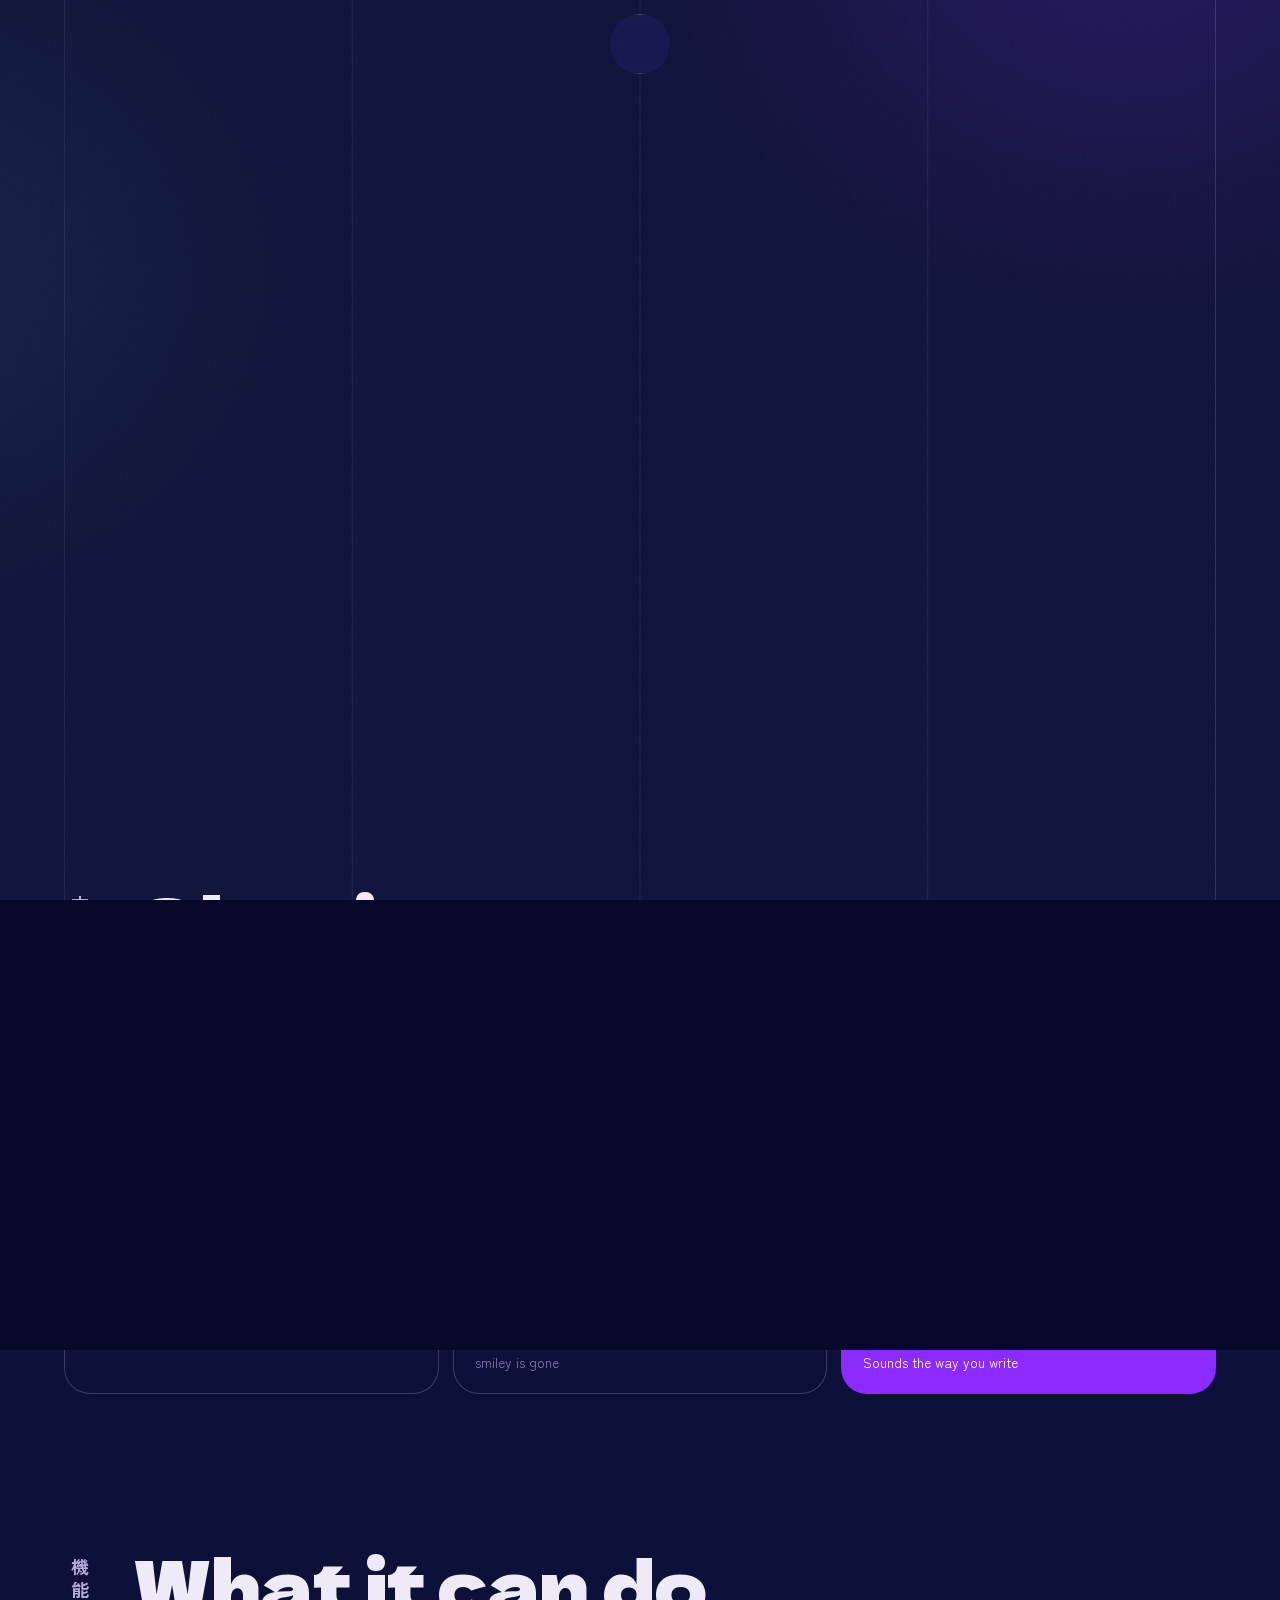
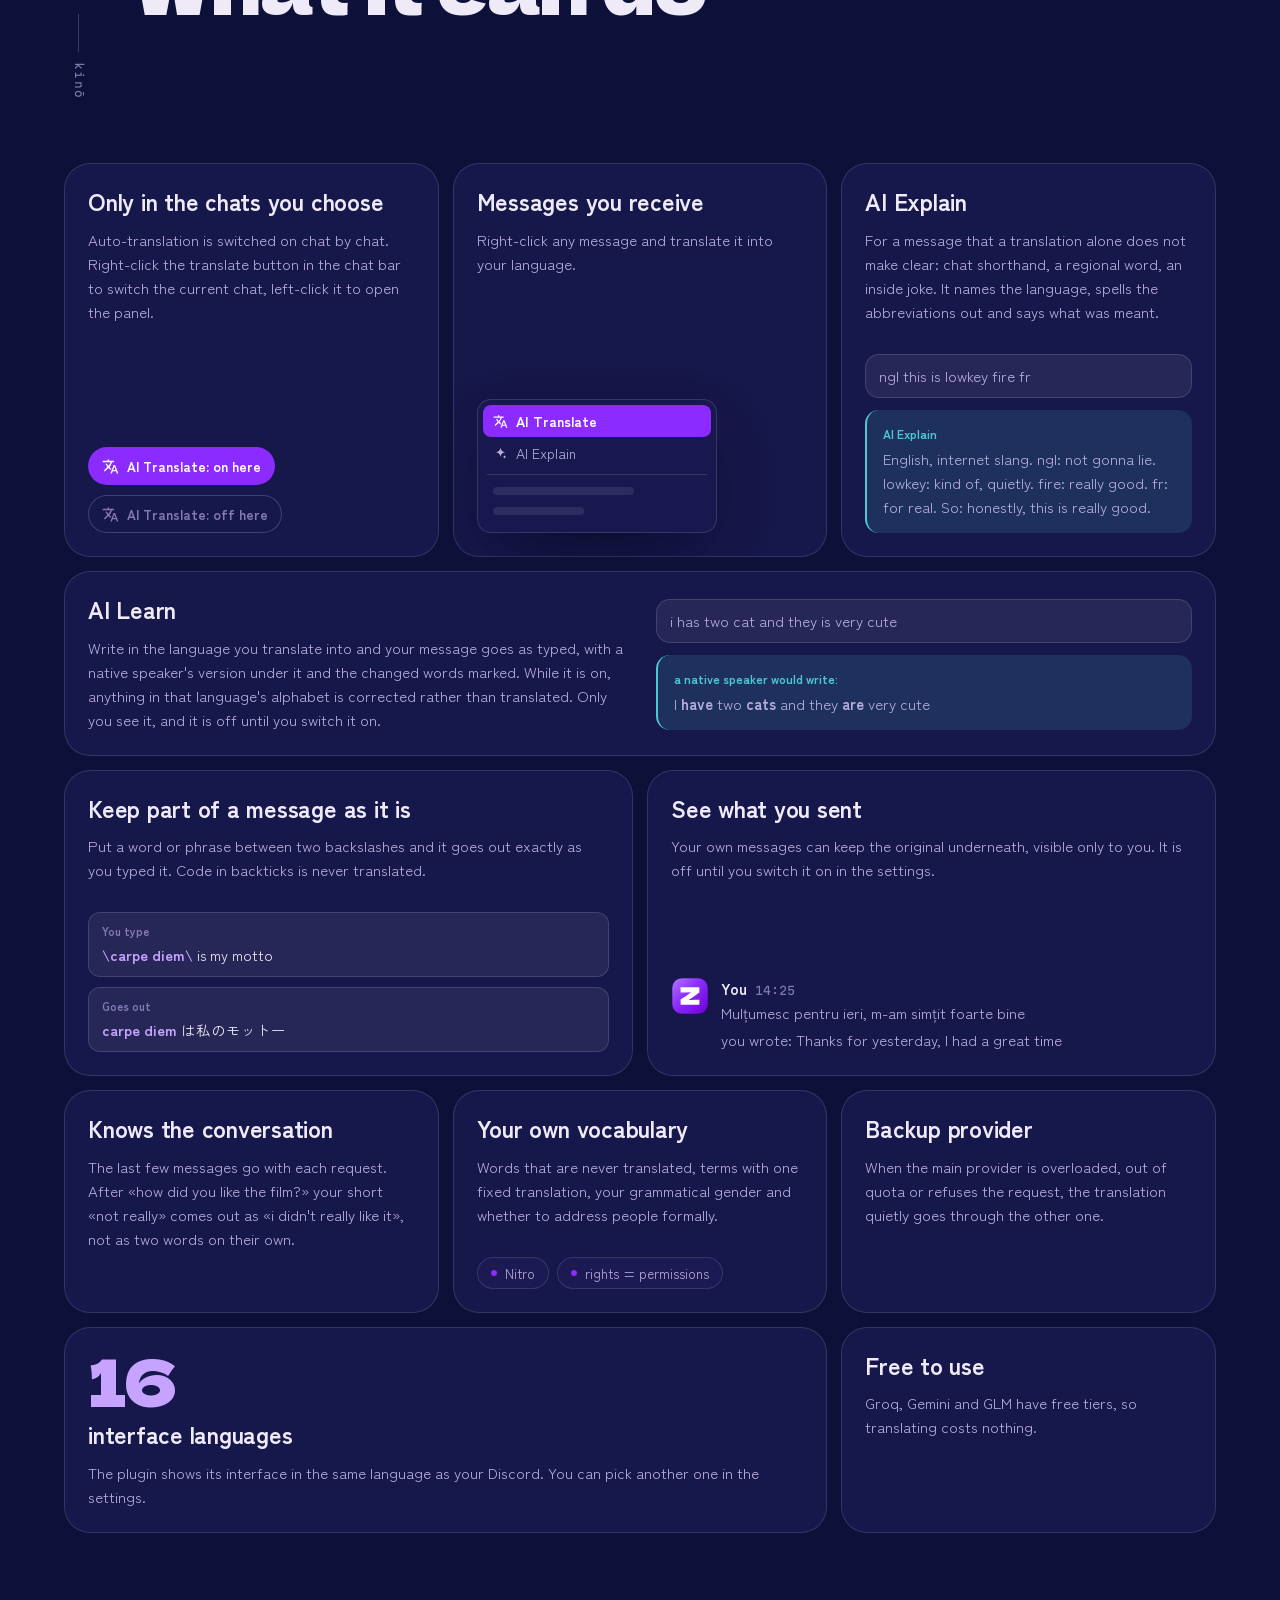
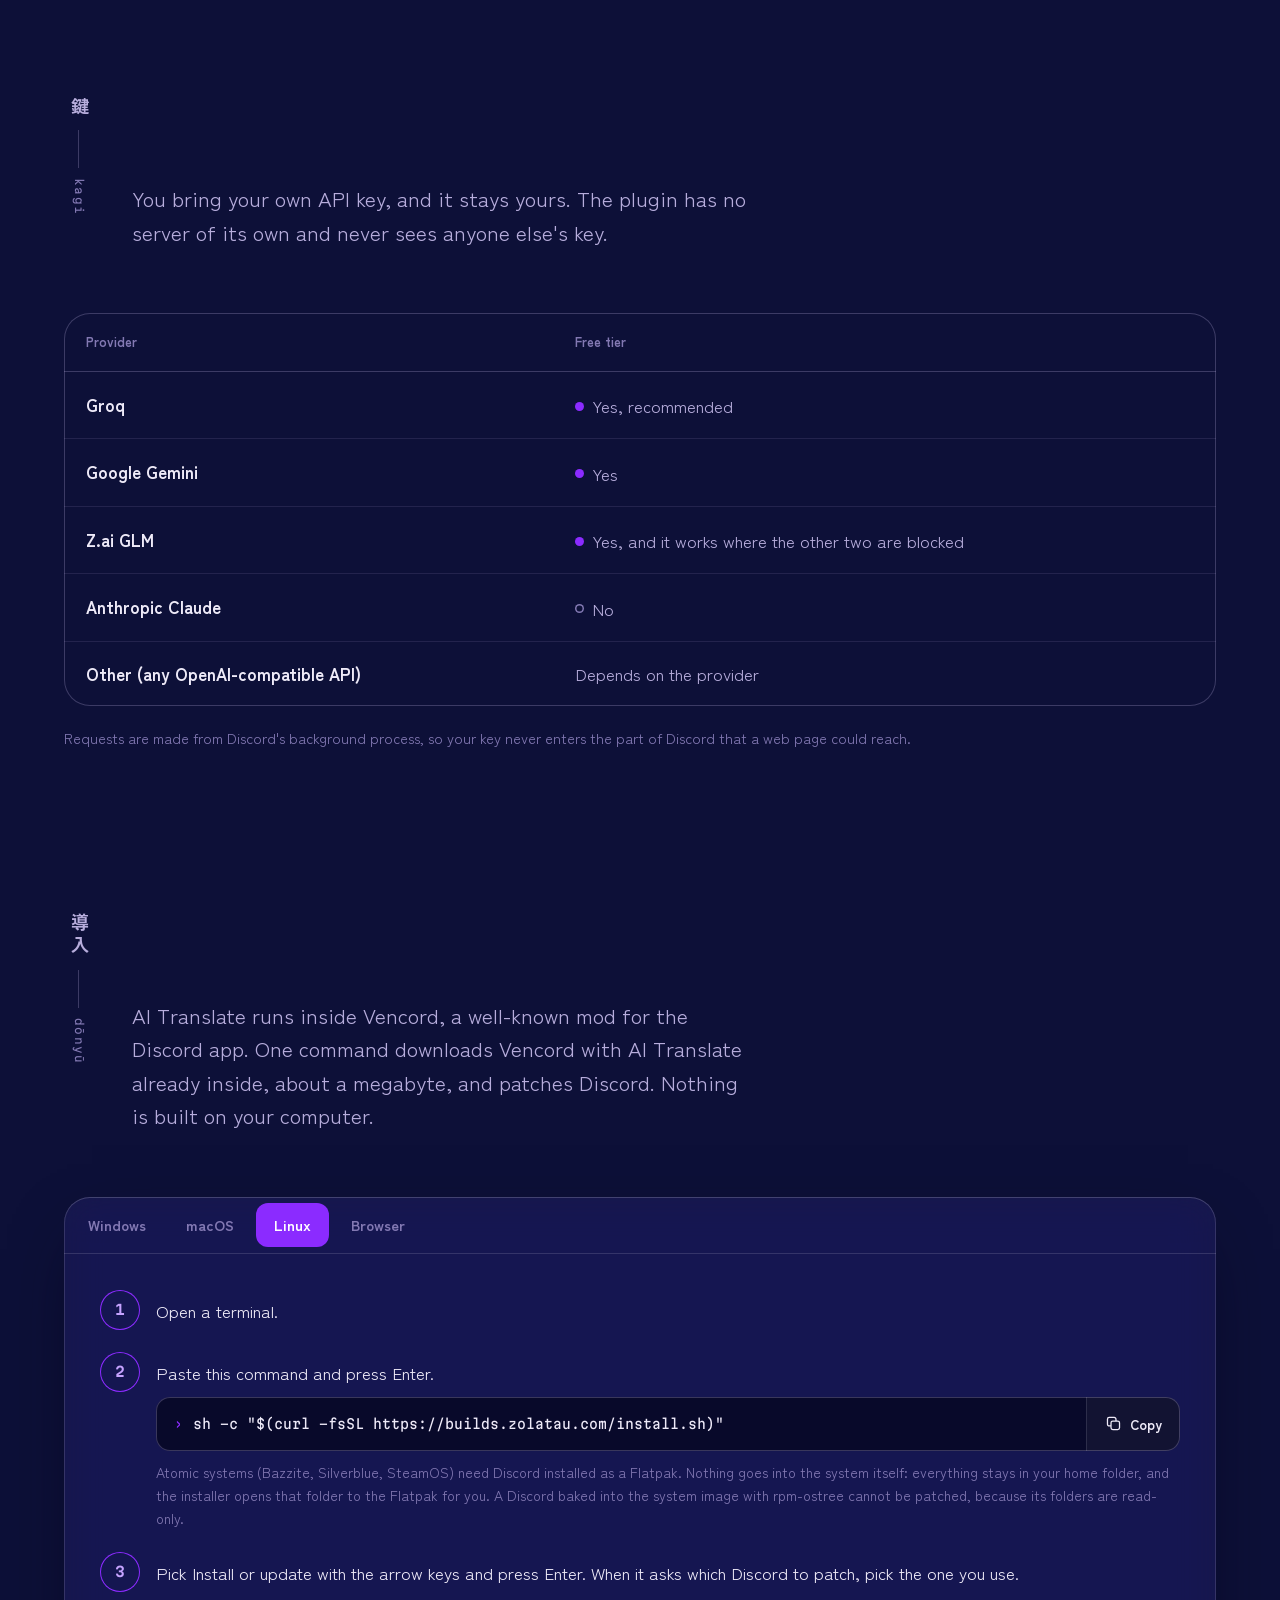
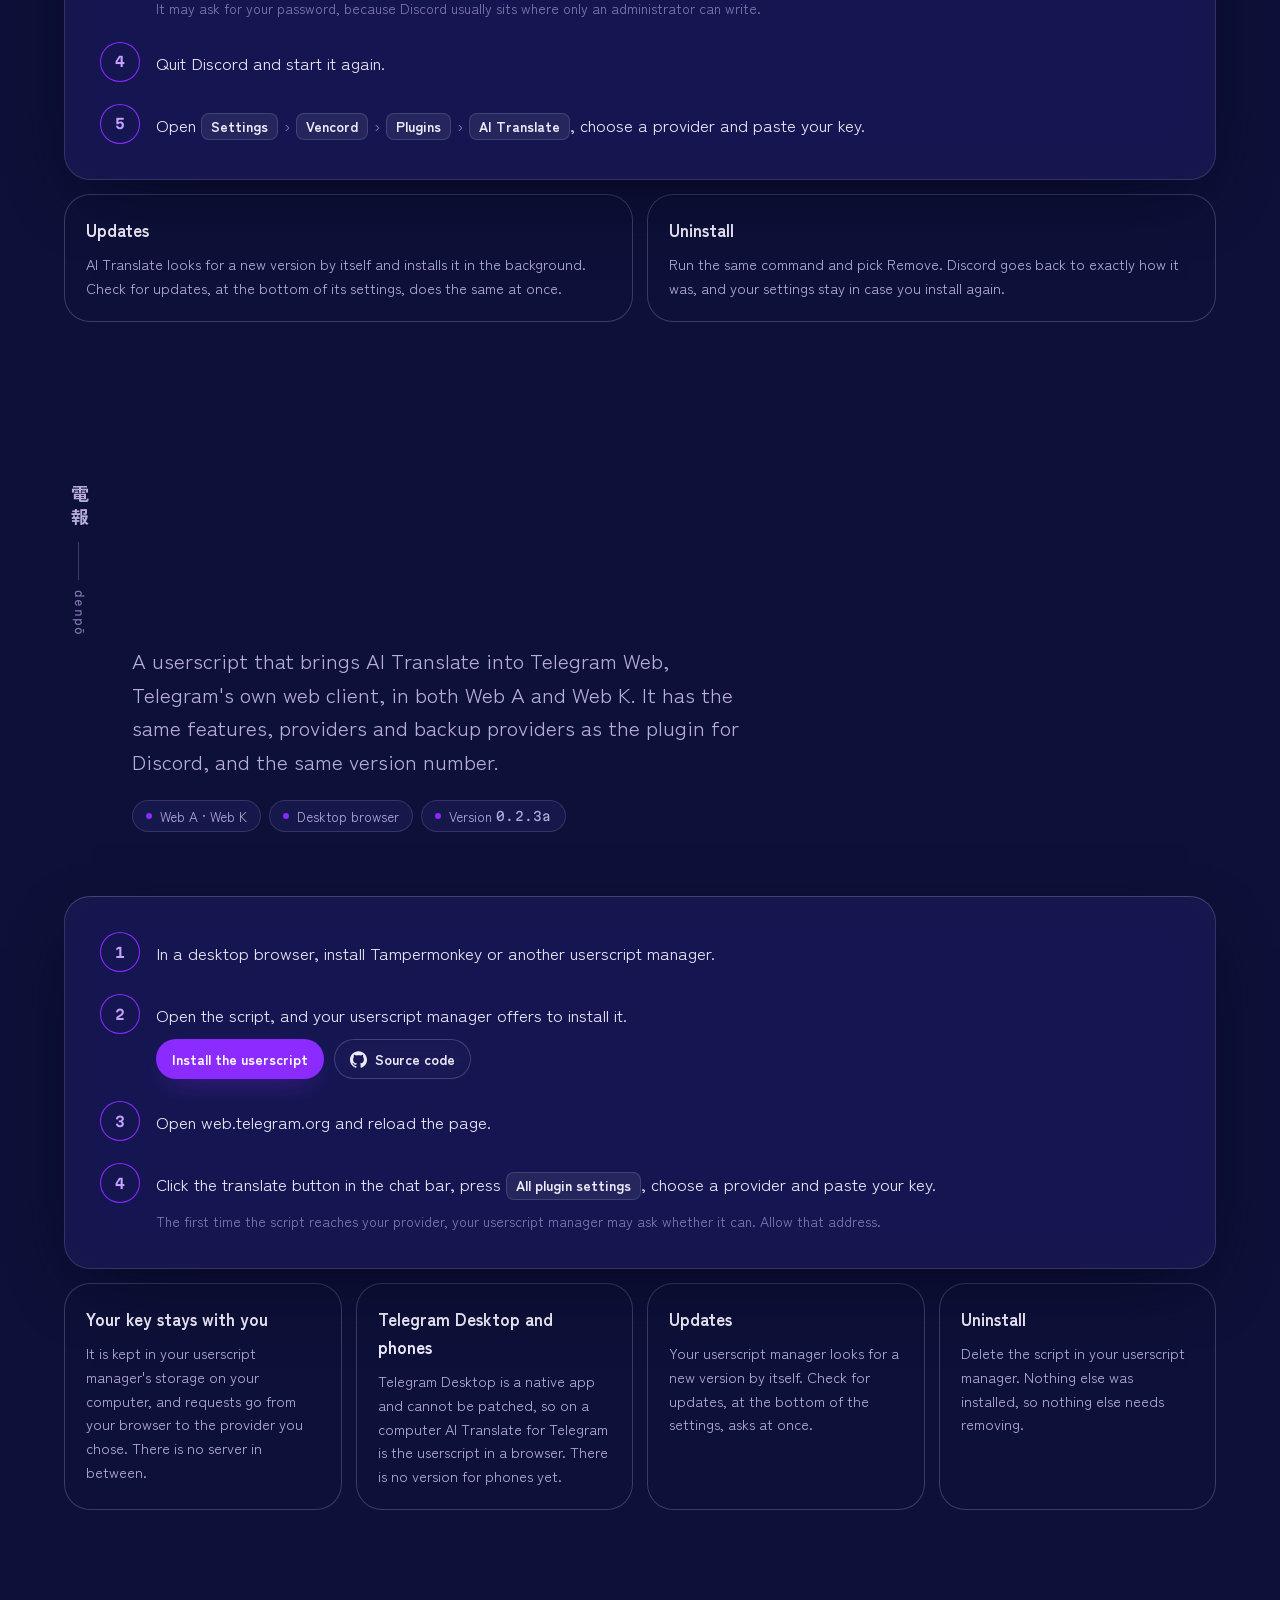
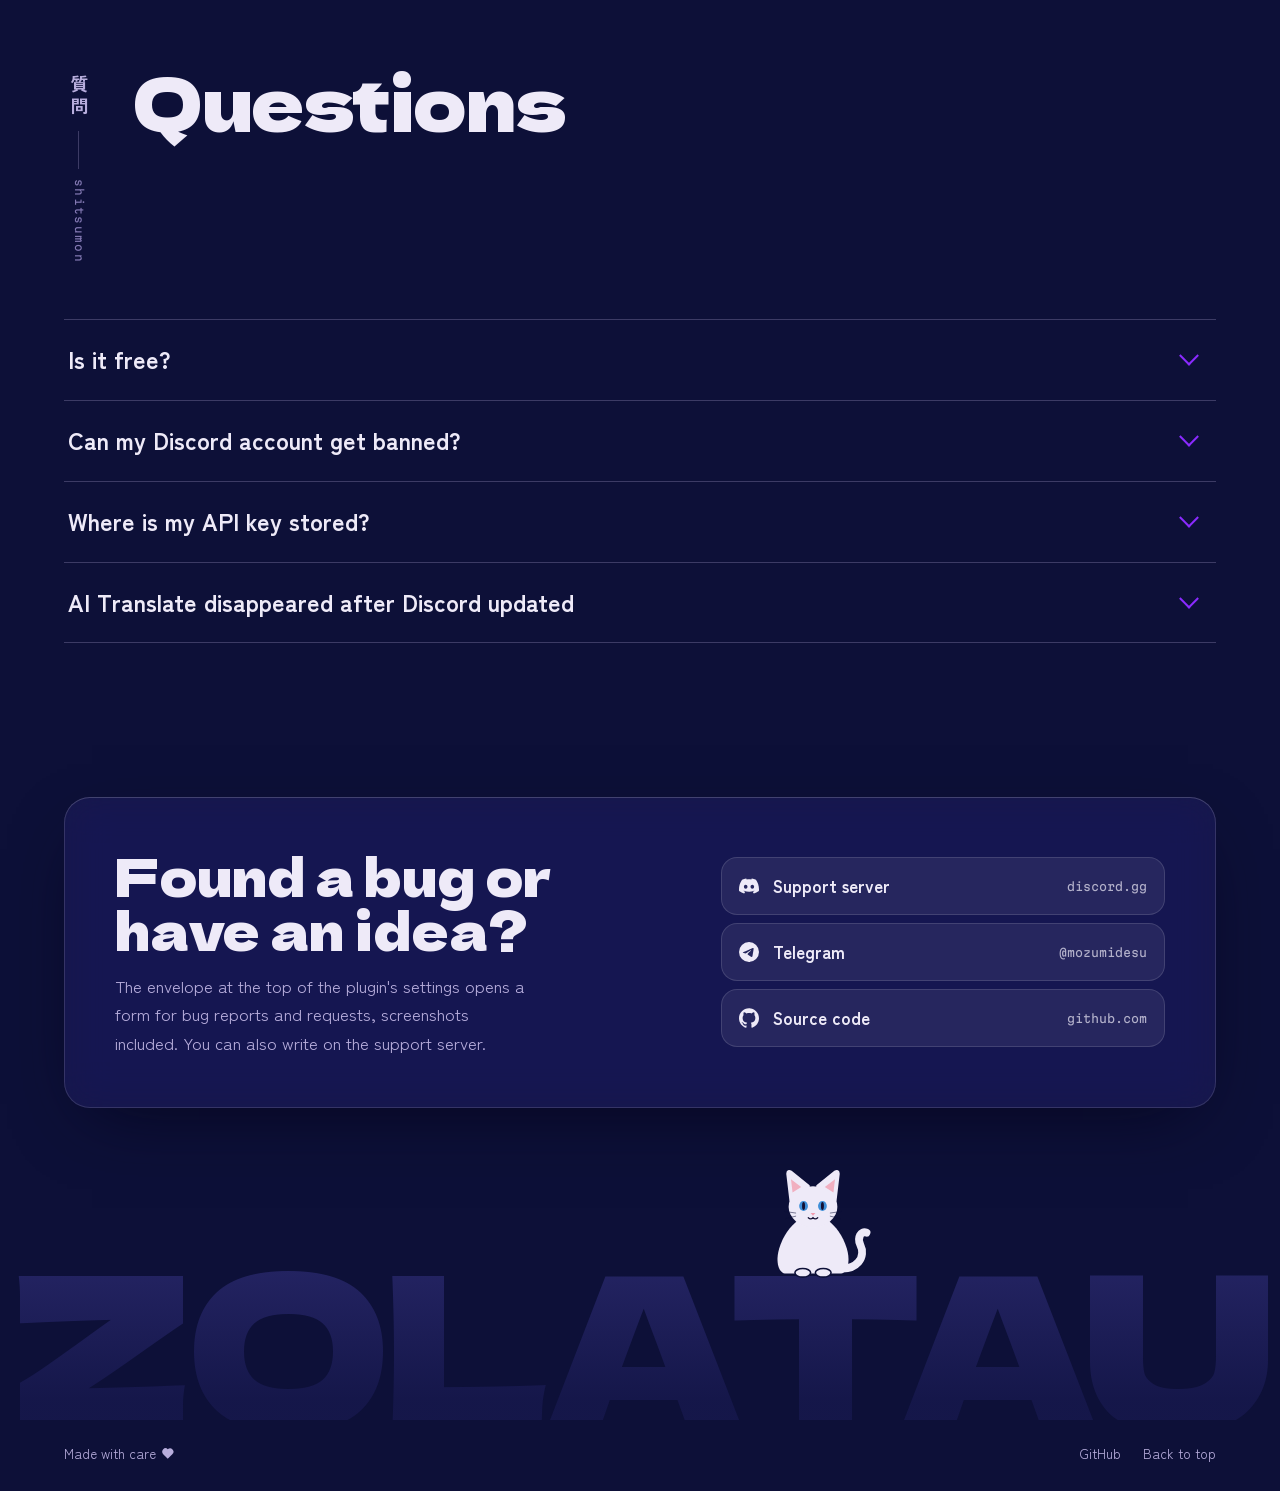
==== public/translate/index.html @ 07ef8673 "Add AI Translate for Telegram to the plugin page A section of its own after the Discord install: wha" ====
<!doctype html>
<html lang="en" data-theme="dark">
<head>
<meta charset="utf-8">
<meta name="viewport" content="width=device-width, initial-scale=1, viewport-fit=cover">
<title>AI Translate for Discord</title>
<meta name="description" content="A plugin for Discord that translates your messages with the AI model of your choice and keeps the way you write. One command installs it on Windows, macOS and Linux.">
<meta name="theme-color" content="#0D1038">
<meta property="og:type" content="website">
<meta property="og:site_name" content="AI Translate">
<meta property="og:url" content="https://translate.zolatau.com/">
<meta property="og:title" content="AI Translate for Discord">
<meta property="og:description" content="The plugin that lets you talk to anyone, even if you don't know their language. Translates with AI and keeps the way you write.">
<meta property="og:image" content="https://translate.zolatau.com/assets/img/og-translate.jpg">
<meta property="og:image:width" content="1200">
<meta property="og:image:height" content="630">
<meta name="twitter:card" content="summary_large_image">
<link rel="canonical" href="https://translate.zolatau.com/">
<link rel="icon" href="../assets/img/favicon-translate.svg" type="image/svg+xml">
<link rel="icon" href="../assets/img/favicon-translate-32.png" sizes="32x32" type="image/png">
<link rel="apple-touch-icon" href="../assets/img/apple-touch-icon-translate.png">
<link rel="preload" href="../assets/fonts/dela-latin.woff2" as="font" type="font/woff2" crossorigin>
<link rel="stylesheet" href="../assets/css/fonts.css">
<link rel="stylesheet" href="../assets/css/site.css">
<script>
(function(){var d=document.documentElement,L=["de","en","es","fr","id","pt","ro","ru","uk","tr","vi","ar","th","ja","ko","zh"];
function g(k){var m=document.cookie.match(new RegExp("(?:^|; )zl-"+k+"=([^;]*)"));if(m)return decodeURIComponent(m[1]);try{return localStorage.getItem("zl-"+k)}catch(e){return null}}
var q=new URLSearchParams(location.search),qt=q.get("theme"),ql=q.get("lang"),t=g("theme"),l=g("lang");if(qt==="light"||qt==="dark"){t=qt;try{localStorage.setItem("zl-theme",qt)}catch(e){}}if(L.indexOf(ql)>=0){l=ql;try{localStorage.setItem("zl-lang",ql)}catch(e){}}if(qt||ql){try{history.replaceState(null,"",location.pathname+location.hash)}catch(e){}}d.setAttribute("data-theme",t==="light"?"light":"dark");
if(L.indexOf(l)<0){l="en";var n=navigator.languages||[navigator.language||"en"];for(var i=0;i<n.length;i++){var b=String(n[i]).toLowerCase().split("-")[0];if(L.indexOf(b)>=0){l=b;break}}}
d.lang=l;d.dir=l==="ar"?"rtl":"ltr";d.className+=" js"+(l!=="en"?" i18n-wait":"");
setTimeout(function(){d.classList.remove("i18n-wait")},2500);
var m=document.querySelector('meta[name="theme-color"]');if(m)m.content=t==="light"?"#F3F0FA":"#0D1038";})();
</script>
<script src="../assets/js/site.js" defer></script>
<script src="../assets/js/translate.js" defer></script>
</head>
<body data-page="translate">
<svg width="0" height="0" style="position:absolute" aria-hidden="true" focusable="false">
  <symbol id="i-arrow" viewBox="0 0 24 24"><path d="M4 12h15M13 6l6 6-6 6" fill="none" stroke="currentColor" stroke-width="2" stroke-linecap="round" stroke-linejoin="round"/></symbol>
  <symbol id="i-arrow-up" viewBox="0 0 24 24"><path d="M7 17 17 7M8.5 7H17v8.5" fill="none" stroke="currentColor" stroke-width="2" stroke-linecap="round" stroke-linejoin="round"/></symbol>
  <symbol id="i-globe" viewBox="0 0 24 24"><g fill="none" stroke="currentColor" stroke-width="1.8" stroke-linecap="round"><circle cx="12" cy="12" r="9"/><path d="M3 12h18M12 3c2.5 2.6 3.7 5.6 3.7 9s-1.2 6.4-3.7 9c-2.5-2.6-3.7-5.6-3.7-9S9.5 5.6 12 3Z"/></g></symbol>
  <symbol id="i-sun" viewBox="0 0 24 24"><g fill="none" stroke="currentColor" stroke-width="1.8" stroke-linecap="round"><circle cx="12" cy="12" r="4.2"/><path d="M12 2.5v2.2M12 19.3v2.2M4.6 4.6l1.6 1.6M17.8 17.8l1.6 1.6M2.5 12h2.2M19.3 12h2.2M4.6 19.4l1.6-1.6M17.8 6.2l1.6-1.6"/></g></symbol>
  <symbol id="i-moon" viewBox="0 0 24 24"><path d="M20.3 14.6A8.6 8.6 0 0 1 9.4 3.7a8.6 8.6 0 1 0 10.9 10.9Z" fill="none" stroke="currentColor" stroke-width="1.8" stroke-linejoin="round"/></symbol>
  <symbol id="i-z" viewBox="29.8 32 60.5 56"><path transform="translate(26.7 88) scale(.0771 -.0771)" d="M666 205Q696 206 736.0 208.0Q776 210 825 211Q818 164 816.5 117.0Q815 70 815 0H48V223Q103 254 168.0 299.5Q233 345 336 419Q432 489 475 519Q396 518 158 508Q76 504 48 503Q48 577 46.5 627.0Q45 677 40 726H815V502Q762 467 619 366Q459 252 372 197Q429 198 666 205Z" fill="currentColor"/></symbol>
  <symbol id="i-heart" viewBox="0 0 24 24"><path d="M12 21.1 3.9 13C1.4 10.5 1.4 6.5 3.9 4a5.7 5.7 0 0 1 8.1 0 5.7 5.7 0 0 1 8.1 8.9l-8.1 8.2Z" fill="currentColor"/></symbol>
  <symbol id="i-translate" viewBox="0 96 960 960"><path d="m475 976 181-480h82l186 480h-87l-41-126H604l-47 126h-82Zm151-196h142l-70-194h-2l-70 194Zm-466 76-55-55 204-204q-38-44-67.5-88.5T190 416h87q17 33 37.5 62.5T361 539q45-47 75-97.5T487 336H40v-80h280v-80h80v80h280v80H567q-22 69-58.5 135.5T419 598l98 99-30 81-127-122-200 200Z"/></symbol>
  <symbol id="i-copy" viewBox="0 0 24 24"><g fill="none" stroke="currentColor" stroke-width="1.8" stroke-linejoin="round"><rect x="8.5" y="8.5" width="12" height="12" rx="2.5"/><path d="M15.5 8.5V6A2.5 2.5 0 0 0 13 3.5H6A2.5 2.5 0 0 0 3.5 6v7A2.5 2.5 0 0 0 6 15.5h2.5"/></g></symbol>
  <symbol id="i-spark" viewBox="0 0 24 24"><path d="M12 2.5c.6 4.6 2.9 6.9 7.5 7.5-4.6.6-6.9 2.9-7.5 7.5-.6-4.6-2.9-6.9-7.5-7.5 4.6-.6 6.9-2.9 7.5-7.5Zm6.5 12c.3 2 1.1 2.8 3 3-1.9.3-2.7 1.1-3 3-.3-1.9-1.1-2.7-3-3 1.9-.2 2.7-1 3-3Z"/></symbol>
  <symbol id="i-doc" viewBox="0 0 24 24"><g fill="none" stroke="currentColor" stroke-width="1.8" stroke-linejoin="round" stroke-linecap="round"><path d="M14 3H7a2 2 0 0 0-2 2v14a2 2 0 0 0 2 2h10a2 2 0 0 0 2-2V8z"/><path d="M14 3v5h5M9 13h6M9 17h6"/></g></symbol>
  <symbol id="i-box" viewBox="0 0 24 24"><g fill="none" stroke="currentColor" stroke-width="1.8" stroke-linejoin="round"><path d="M21 8 12 3 3 8v8l9 5 9-5z"/><path d="m3 8 9 5 9-5M12 13v8"/></g></symbol>
  <symbol id="i-telegram" viewBox="0 0 24 24"><path d="M11.944 0A12 12 0 0 0 0 12a12 12 0 0 0 12 12 12 12 0 0 0 12-12A12 12 0 0 0 12 0a12 12 0 0 0-.056 0zm4.962 7.224c.1-.002.321.023.465.14a.506.506 0 0 1 .171.325c.016.093.036.306.02.472-.18 1.898-.962 6.502-1.36 8.627-.168.9-.499 1.201-.82 1.23-.696.065-1.225-.46-1.9-.902-1.056-.693-1.653-1.124-2.678-1.8-1.185-.78-.417-1.21.258-1.91.177-.184 3.247-2.977 3.307-3.23.007-.032.014-.15-.056-.212s-.174-.041-.249-.024c-.106.024-1.793 1.14-5.061 3.345-.48.33-.913.49-1.302.48-.428-.008-1.252-.241-1.865-.44-.752-.245-1.349-.374-1.297-.789.027-.216.325-.437.893-.663 3.498-1.524 5.83-2.529 6.998-3.014 3.332-1.386 4.025-1.627 4.476-1.635z"/></symbol>
  <symbol id="i-discord" viewBox="0 0 24 24"><path d="M20.317 4.3698a19.7913 19.7913 0 00-4.8851-1.5152.0741.0741 0 00-.0785.0371c-.211.3753-.4447.8648-.6083 1.2495-1.8447-.2762-3.68-.2762-5.4868 0-.1636-.3933-.4058-.8742-.6177-1.2495a.077.077 0 00-.0785-.037 19.7363 19.7363 0 00-4.8852 1.515.0699.0699 0 00-.0321.0277C.5334 9.0458-.319 13.5799.0992 18.0578a.0824.0824 0 00.0312.0561c2.0528 1.5076 4.0413 2.4228 5.9929 3.0294a.0777.0777 0 00.0842-.0276c.4616-.6304.8731-1.2952 1.226-1.9942a.076.076 0 00-.0416-.1057c-.6528-.2476-1.2743-.5495-1.8722-.8923a.077.077 0 01-.0076-.1277c.1258-.0943.2517-.1923.3718-.2914a.0743.0743 0 01.0776-.0105c3.9278 1.7933 8.18 1.7933 12.0614 0a.0739.0739 0 01.0785.0095c.1202.099.246.1981.3728.2924a.077.077 0 01-.0066.1276 12.2986 12.2986 0 01-1.873.8914.0766.0766 0 00-.0407.1067c.3604.698.7719 1.3628 1.225 1.9932a.076.076 0 00.0842.0286c1.961-.6067 3.9495-1.5219 6.0023-3.0294a.077.077 0 00.0313-.0552c.5004-5.177-.8382-9.6739-3.5485-13.6604a.061.061 0 00-.0312-.0286zM8.02 15.3312c-1.1825 0-2.1569-1.0857-2.1569-2.419 0-1.3332.9555-2.4189 2.157-2.4189 1.2108 0 2.1757 1.0952 2.1568 2.419 0 1.3332-.9555 2.4189-2.1569 2.4189zm7.9748 0c-1.1825 0-2.1569-1.0857-2.1569-2.419 0-1.3332.9554-2.4189 2.1569-2.4189 1.2108 0 2.1757 1.0952 2.1568 2.419 0 1.3332-.946 2.4189-2.1568 2.4189Z"/></symbol>
  <symbol id="i-gitlab" viewBox="0 0 24 24"><path d="m23.6004 9.5927-.0337-.0862L20.3.9814a.851.851 0 0 0-.3362-.405.8748.8748 0 0 0-.9997.0539.8748.8748 0 0 0-.29.4399l-2.2055 6.748H7.5375l-2.2057-6.748a.8573.8573 0 0 0-.29-.4412.8748.8748 0 0 0-.9997-.0537.8585.8585 0 0 0-.3362.4049L.4332 9.5015l-.0325.0862a6.0657 6.0657 0 0 0 2.0119 7.0105l.0113.0087.03.0213 4.976 3.7264 2.462 1.8633 1.4995 1.1321a1.0085 1.0085 0 0 0 1.2197 0l1.4995-1.1321 2.4619-1.8633 5.006-3.7489.0125-.01a6.0682 6.0682 0 0 0 2.0094-7.003z"/></symbol>
  <symbol id="i-github" viewBox="0 0 24 24"><path d="M12 .297c-6.63 0-12 5.373-12 12 0 5.303 3.438 9.8 8.205 11.385.6.113.82-.258.82-.577 0-.285-.01-1.04-.015-2.04-3.338.724-4.042-1.61-4.042-1.61C4.422 18.07 3.633 17.7 3.633 17.7c-1.087-.744.084-.729.084-.729 1.205.084 1.838 1.236 1.838 1.236 1.07 1.835 2.809 1.305 3.495.998.108-.776.417-1.305.76-1.605-2.665-.3-5.466-1.332-5.466-5.93 0-1.31.465-2.38 1.235-3.22-.135-.303-.54-1.523.105-3.176 0 0 1.005-.322 3.3 1.23.96-.267 1.98-.399 3-.405 1.02.006 2.04.138 3 .405 2.28-1.552 3.285-1.23 3.285-1.23.645 1.653.24 2.873.12 3.176.765.84 1.23 1.91 1.23 3.22 0 4.61-2.805 5.625-5.475 5.92.42.36.81 1.096.81 2.22 0 1.606-.015 2.896-.015 3.286 0 .315.21.69.825.57C20.565 22.092 24 17.592 24 12.297c0-6.627-5.373-12-12-12"/></symbol>
</svg>
<a class="skip" href="#main" data-i18n="common.skip">Skip to content</a>
<div class="atmos" aria-hidden="true"><div class="atmos__cols"></div></div>
<div class="loader" aria-hidden="true">
    <div class="loader__half loader__half--top"></div>
    <div class="loader__half loader__half--bottom"></div>
    <div class="loader__stage">
      <p class="loader__word" data-loader-word>&nbsp;</p>
      <div class="loader__track">
        <div class="loader__fill"></div>
        <div class="loader__cat">
        <svg class="cat-walk" viewBox="0 0 120 72" aria-hidden="true" focusable="false">
          <g class="body">
            <path class="wtail" d="M36 38 C 24 38 17 28 21 16 C 22 12 26 11 27 14" fill="none" stroke="currentColor" stroke-width="6" stroke-linecap="round"/>
            <line class="leg l1" x1="44" y1="46" x2="43" y2="62" stroke="currentColor" stroke-width="7" stroke-linecap="round" opacity=".55"/>
            <line class="leg l3" x1="72" y1="46" x2="73" y2="62" stroke="currentColor" stroke-width="7" stroke-linecap="round" opacity=".55"/>
            <path d="M34 40 C 34 30 44 28 58 28 C 70 28 80 28 84 34 C 88 42 84 50 74 51 C 64 52 48 52 41 50 C 36 48 34 45 34 40 Z" fill="currentColor"/>
            <line class="leg l2" x1="47" y1="47" x2="47" y2="63" stroke="currentColor" stroke-width="7" stroke-linecap="round"/>
            <line class="leg l4" x1="75" y1="47" x2="76" y2="63" stroke="currentColor" stroke-width="7" stroke-linecap="round"/>
            <path d="M80 20 L 81 6 Q 81 3 84 5 L 92 13 Z M95 13 L 103 5 Q 106 3 106 7 L 106 21 Z" fill="currentColor" stroke="currentColor" stroke-width="2" stroke-linejoin="round"/>
            <path d="M84 12 L 85 8 L 89 12 Z M100 11 L 104 7 L 104 12 Z" fill="#F29BAE" opacity=".8"/>
            <circle cx="93" cy="26" r="15" fill="currentColor"/>
            <ellipse class="eye" cx="99" cy="24" rx="3" ry="3.6"/><ellipse class="pupil" cx="99.8" cy="24" rx="1.1" ry="2.9"/>
            <path d="M106.6 29.6 l2.6 .1 -1.3 2z" fill="#F29BAE"/>
          </g>
        </svg>
        </div>
      </div>
      <div class="loader__meta mono"><span>zolatau.com</span><span class="loader__count" data-loader-count>000</span></div>
    </div>
  </div>

<header class="nav">
  <nav class="nav__pill glass" aria-label="Main" data-i18n-attr="aria-label:nav.label">
    <a class="nav__mark" href="#top" aria-label="AI Translate"><span class="app-mark"><svg aria-hidden="true"><use href="#i-translate"/></svg></span></a>
    <div class="nav__links" style="--d:.05s">
      <span class="nav__blob" aria-hidden="true"></span>
      <a href="#features" data-i18n="nav.features">Features</a>
      <a href="#providers" data-i18n="nav.providers">Providers</a>
      <a href="#install" data-i18n="nav.install">Install</a>
      <a href="#telegram">Telegram</a>
      <a href="#faq" data-i18n="nav.faq">Questions</a>
    </div>
    <span class="nav__sep" style="--d:.1s"></span>
    <a class="nav__btn nav__home" data-link="home" href="https://zolatau.com/" aria-label="Ivan Zolatau" style="--d:.12s"><span class="app-mark"><svg aria-hidden="true"><use href="#i-z"/></svg></span></a>
    <button class="nav__btn" type="button" data-theme-toggle aria-label="Switch to light theme" style="--d:.15s">
      <span class="theme-ico"><svg class="moon" aria-hidden="true"><use href="#i-moon"/></svg><svg class="sun" aria-hidden="true"><use href="#i-sun"/></svg></span>
    </button>
    <div class="lang" style="--d:.2s">
      <button class="nav__btn nav__lang" type="button" aria-haspopup="listbox" aria-expanded="false" aria-controls="lang-menu" aria-label="Language" data-i18n-attr="aria-label:lang.label">
        <svg class="i" aria-hidden="true"><use href="#i-globe"/></svg><span data-lang-code>EN</span>
      </button>
    </div>
    <button class="nav__btn nav__menu-btn" type="button" aria-expanded="false" aria-controls="menu" aria-label="Menu" style="--d:.25s"><span class="menu-ico"></span></button>
  </nav>
  <ul class="lang__menu" id="lang-menu" role="listbox" aria-label="Language" data-i18n-attr="aria-label:lang.label" hidden></ul>
</header>

<div class="menu" id="menu" hidden>
  <ul class="menu__links">
    <li><a href="#features"><span data-i18n="nav.features">Features</span></a></li>
    <li><a href="#providers"><span data-i18n="nav.providers">Providers</span></a></li>
    <li><a href="#install"><span data-i18n="nav.install">Install</span></a></li>
    <li><a href="#telegram"><span>Telegram</span></a></li>
    <li><a href="#faq"><span data-i18n="nav.faq">Questions</span></a></li>
    <li><a data-link="home" href="https://zolatau.com/">zolatau.com</a></li>
  </ul>
  <div class="menu__foot mono"><span>translate.zolatau.com</span><span>翻訳</span></div>
</div>

<main id="main">
  <section class="thero" id="top" aria-labelledby="tr-title">
    <div class="wrap thero__grid">
      <div class="thero__copy">
        <a class="news glass thero__news" href="#telegram" data-in style="--in:0">
          <span class="news__tag" data-i18n="home.newsTag">New</span>
          <span data-i18n="tr.tgNews">Now also for Telegram Web</span>
          <svg class="i" aria-hidden="true"><use href="#i-arrow"/></svg>
        </a>
        <div class="app-mark app-mark--lg" data-in style="--in:0"><svg aria-hidden="true"><use href="#i-translate"/></svg></div>
        <h1 id="tr-title" data-in style="--in:1">AI Translate</h1>
        <p class="thero__tagline" data-in style="--in:2" data-i18n="tr.tagline">The plugin that lets you talk to anyone, even if you don't know their language</p>
        <p class="thero__sub" data-in style="--in:3" data-i18n="tr.sub">For the Discord app on Windows, macOS and Linux. It translates with the AI model you choose and keeps the way you write.</p>
        <div class="cta-row" data-in style="--in:4">
          <a class="btn btn--acc" href="#install"><span data-i18n="tr.ctaInstall">Install</span><svg class="i i-arrow" aria-hidden="true"><use href="#i-arrow"/></svg></a>
          <a class="btn btn--ghost" href="#features" data-i18n="tr.ctaFeatures">What it can do</a>
        </div>
        <ul class="chips" data-in style="--in:5">
          <li class="chip" data-i18n="tr.chipFree">Free</li>
          <li class="chip" data-i18n="tr.chipOpen">Open source</li>
          <li class="chip" data-i18n="tr.chipLangs">15 interface languages</li>
        </ul>
      </div>
      <div class="thero__demo" data-in style="--in:3">
        <div class="chat glass chat--full" data-demo="full" role="img" aria-label="Example: AI Translate translating a conversation">
          <div class="chat__head"><span class="chat__hash" aria-hidden="true">#</span><b>general</b><span class="chat__state"><svg class="i" aria-hidden="true"><use href="#i-translate"/></svg><span data-d="state">AI Translate: on here</span></span></div>
          <div class="chat__body">
            <div class="msg msg--me is-off" data-d="out">
              <span class="msg__ava"><img src="../assets/img/favicon.svg" alt="" width="38" height="38"></span>
              <div>
                <p class="msg__meta"><b data-d="me">You</b><time>14:25</time></p>
                <p class="msg__text" data-d="out-text"></p>
                <p class="msg__orig is-off" data-d="orig"><span data-d="wrote">you wrote:</span> <span data-d="orig-text"></span></p>
              </div>
            </div>
            <div class="msg msg--them is-off" data-d="in">
              <span class="msg__ava" data-d="friend-ava">Y</span>
              <div>
                <p class="msg__meta"><b data-d="friend">Yuki</b><time>14:26</time></p>
                <p class="msg__text" data-d="in-text"></p>
                <div class="msg__tr is-off" data-d="tr"><small data-d="tr-from">Translated from Japanese</small><p data-d="tr-text"></p></div>
              </div>
              <div class="ctx is-off">
                <div class="ctx__item"><svg class="i" aria-hidden="true"><use href="#i-translate"/></svg><span data-d="ctx-translate">AI Translate</span></div>
                <div class="ctx__item"><svg class="i" aria-hidden="true"><use href="#i-spark"/></svg><span data-d="ctx-explain">AI Explain</span></div>
                <div class="ctx__sep"></div>
                <div class="ctx__bar" style="width:60%"></div>
                <div class="ctx__bar" style="width:45%"></div>
              </div>
            </div>
          </div>
          <div class="chat__input"><span class="chat__typing" data-d="typing" data-placeholder="Message #general"></span><span class="chat__btn"><svg class="i" aria-hidden="true"><use href="#i-translate"/></svg></span></div>
          <span class="chat__tip is-off" data-d="tip">AI Translate: on here</span>

        </div>
      </div>
    </div>
  </section>

  <section class="section why" id="why" aria-labelledby="why-title">
    <div class="wrap">
      <div class="section__head">
        <p class="vlabel" aria-hidden="true"><b>本音</b><i>honne</i></p>
        <div>
          <h2 class="section__title rv" id="why-title" data-i18n="tr.whyTitle">Chat is not prose</h2>
          <p class="section__lead" data-i18n="tr.whyText">Machine translation is made for prose. Chat is lower case and unfinished, it runs on kaomoji, and a missing full stop is doing work. Most translators tidy all of that away. AI Translate leaves it alone.</p>
        </div>
      </div>
      <div class="compare">
        <div><h3 data-i18n="tr.whyYou">You typed</h3><p data-why="src">hooray, tomorrow is finally a day off :)</p></div>
        <div class="is-bad"><h3><span data-i18n="tr.whyUsual">Usual translator</span><span class="compare__lang" data-why="lang"></span></h3><p data-why="usual"></p><p class="compare__note" data-i18n="tr.whyUsualNote">A capital letter and a full stop appeared, and the smiley is gone</p></div>
        <div class="is-good"><h3><span>AI Translate</span><span class="compare__lang" data-why="lang"></span></h3><p data-why="ai"></p><p class="compare__note" data-i18n="tr.whyAiNote">Sounds the way you write</p></div>
      </div>
    </div>
  </section>

  <section class="section features" id="features" aria-labelledby="f-title">
    <div class="wrap">
      <div class="section__head">
        <p class="vlabel" aria-hidden="true"><b>機能</b><i>kinō</i></p>
        <div>
          <h2 class="section__title rv" id="f-title" data-i18n="tr.fTitle">What it can do</h2>
        </div>
      </div>
      <div class="bento">
        <article class="tile tile--c">
          <h3 data-i18n="tr.f1t">Only in the chats you choose</h3>
          <p data-i18n="tr.f1d">Auto-translation is switched on chat by chat. Right-click the translate button in the chat bar to switch the current chat, left-click it to open the panel.</p>
          <div class="tile__art toggle-demo" aria-hidden="true">
            <span class="pill-state is-on"><svg class="i"><use href="#i-translate"/></svg><span data-demo-t="on">AI Translate: on here</span></span>
            <span class="pill-state"><svg class="i"><use href="#i-translate"/></svg><span data-demo-t="off">AI Translate: off here</span></span>
          </div>
        </article>
        <article class="tile tile--c">
          <h3 data-i18n="tr.f2t">Messages you receive</h3>
          <p data-i18n="tr.f2d">Right-click any message and translate it into your language.</p>
          <div class="tile__art" aria-hidden="true">
            <div class="menu-demo">
              <div class="ctx__item is-hot"><svg class="i"><use href="#i-translate"/></svg><span data-demo-t="ctxTranslate">AI Translate</span></div>
              <div class="ctx__item"><svg class="i"><use href="#i-spark"/></svg><span data-demo-t="ctxExplain">AI Explain</span></div>
              <div class="ctx__sep"></div>
              <div class="ctx__bar" style="width:62%"></div>
              <div class="ctx__bar" style="width:40%"></div>
            </div>
          </div>
        </article>
        <article class="tile tile--c">
          <h3>AI Explain</h3>
          <p data-i18n="tr.f3d">For a message that a translation alone does not make clear: chat shorthand, a regional word, an inside joke. It names the language, spells the abbreviations out and says what was meant.</p>
          <div class="tile__art" aria-hidden="true">
            <p class="explain__msg">ngl this is lowkey fire fr</p>
            <p class="explain"><small data-demo-t="ctxExplain">AI Explain</small><span data-i18n="tr.f3ex">English, internet slang. ngl: not gonna lie. lowkey: kind of, quietly. fire: really good. fr: for real. So: honestly, this is really good.</span></p>
          </div>
        </article>
        <article class="tile tile--full">
          <h3>AI Learn</h3>
          <p data-i18n="tr.f11d">Write in the language you translate into and your message goes as typed, with a native speaker's version under it and the changed words marked. While it is on, anything in that language's alphabet is corrected rather than translated. Only you see it, and it is off until you switch it on.</p>
          <div class="tile__art" aria-hidden="true">
            <p class="explain__msg">i has two cat and they is very cute</p>
            <p class="explain"><small data-i18n="tr.f11n">a native speaker would write:</small><span>I <b>have</b> two <b>cats</b> and they <b>are</b> very cute</span></p>
          </div>
        </article>
        <article class="tile tile--a">
          <h3 data-i18n="tr.f4t">Keep part of a message as it is</h3>
          <p data-i18n="tr.f4d">Put a word or phrase between two backslashes and it goes out exactly as you typed it. Code in backticks is never translated.</p>
          <div class="tile__art keep" aria-hidden="true">
            <div><small data-i18n="tr.f4typed">You type</small><span data-keep="src"></span></div>
            <div><small data-i18n="tr.f4sent">Goes out</small><span data-keep="tgt"></span></div>
          </div>
        </article>
        <article class="tile tile--b">
          <h3 data-i18n="tr.f5t">See what you sent</h3>
          <p data-i18n="tr.f5d">Your own messages can keep the original underneath, visible only to you. It is off until you switch it on in the settings.</p>
          <div class="tile__art" aria-hidden="true">
            <div class="msg">
              <span class="msg__ava"><img src="../assets/img/favicon.svg" alt="" width="38" height="38"></span>
              <div><p class="msg__meta"><b data-demo-t="me">You</b><time>14:25</time></p><p class="msg__text" data-demo-t="sentTgt"></p><p class="msg__orig"><span data-demo-t="youWrote">you wrote:</span> <span data-demo-t="sentSrc"></span></p></div>
            </div>
          </div>
        </article>
        <article class="tile tile--c">
          <h3 data-i18n="tr.f6t">Knows the conversation</h3>
          <p data-i18n="tr.f6d">The last few messages go with each request. After "how did you like the film?" your short "not really" comes out as "i didn't really like it", not as two words on their own.</p>
        </article>
        <article class="tile tile--c">
          <h3 data-i18n="tr.f7t">Your own vocabulary</h3>
          <p data-i18n="tr.f7d">Words that are never translated, terms with one fixed translation, your grammatical gender and whether to address people formally.</p>
          <div class="tile__art chips" aria-hidden="true"><span class="chip">Nitro</span><span class="chip">rights = permissions</span></div>
        </article>
        <article class="tile tile--c">
          <h3 data-i18n="tr.f8t">Backup provider</h3>
          <p data-i18n="tr.f8d">When the main provider is overloaded, out of quota or refuses the request, the translation quietly goes through the other one.</p>
        </article>
        <article class="tile tile--wide tile--langs">
          <p class="tile__num">16</p>
          <h3 data-i18n="tr.f9t">interface languages</h3>
          <p data-i18n="tr.f9d">The plugin shows its interface in the same language as your Discord. You can pick another one in the settings.</p>
        </article>
        <article class="tile tile--c tile--free">
          <h3 data-i18n="tr.f10t">Free to use</h3>
          <p data-i18n="tr.f10d">Groq, Gemini and GLM have free tiers, so translating costs nothing.</p>
        </article>
      </div>
    </div>
  </section>

  <section class="section providers" id="providers" aria-labelledby="p-title">
    <div class="wrap">
      <div class="section__head">
        <p class="vlabel" aria-hidden="true"><b>鍵</b><i>kagi</i></p>
        <div>
          <h2 class="section__title rv" id="p-title" data-i18n="tr.pTitle">Your key, your provider</h2>
          <p class="section__lead" data-i18n="tr.pText">You bring your own API key, and it stays yours. The plugin has no server of its own and never sees anyone else's key.</p>
        </div>
      </div>
      <div class="prov">
        <table>
          <thead><tr><th scope="col" data-i18n="tr.pCol1">Provider</th><th scope="col" data-i18n="tr.pCol2">Free tier</th></tr></thead>
          <tbody>
            <tr><th scope="row">Groq</th><td><span class="yes" data-i18n="tr.pGroq">Yes, recommended</span></td></tr>
            <tr><th scope="row">Google Gemini</th><td><span class="yes" data-i18n="tr.pYes">Yes</span></td></tr>
            <tr><th scope="row">Z.ai GLM</th><td><span class="yes" data-i18n="tr.pGlm">Yes, and it works where the other two are blocked</span></td></tr>
            <tr><th scope="row">Anthropic Claude</th><td><span class="no" data-i18n="tr.pNo">No</span></td></tr>
            <tr><th scope="row" data-i18n="tr.pAny">Other (any OpenAI-compatible API)</th><td><span data-i18n="tr.pDepends">Depends on the provider</span></td></tr>
          </tbody>
        </table>
      </div>
      <p class="prov__note" data-i18n="tr.pNote">Requests are made from Discord's background process, so your key never enters the part of Discord that a web page could reach.</p>
    </div>
  </section>

  <section class="section install" id="install" aria-labelledby="i-title">
    <div class="wrap">
      <div class="section__head">
        <p class="vlabel" aria-hidden="true"><b>導入</b><i>dōnyū</i></p>
        <div>
          <h2 class="section__title rv" id="i-title" data-i18n="tr.iTitle">Install</h2>
          <p class="section__lead" data-i18n="tr.iLead">AI Translate runs inside Vencord, a well-known mod for the Discord app. One command downloads Vencord with AI Translate already inside, about a megabyte, and patches Discord. Nothing is built on your computer.</p>
          <p class="touch-note" data-i18n="tr.iTouch">The command runs on a computer: open this page there to copy it.</p>
        </div>
      </div>
      <div class="install__box glass">
        <div class="tabs" role="tablist" aria-label="Where to install" data-i18n-attr="aria-label:tr.iWhere">
          <button class="tab" role="tab" type="button" id="tab-win" aria-controls="os-win" aria-selected="true">Windows</button>
          <button class="tab" role="tab" type="button" id="tab-mac" aria-controls="os-mac" aria-selected="false" tabindex="-1">macOS</button>
          <button class="tab" role="tab" type="button" id="tab-linux" aria-controls="os-linux" aria-selected="false" tabindex="-1">Linux</button>
          <button class="tab" role="tab" type="button" id="tab-browser" aria-controls="os-browser" aria-selected="false" tabindex="-1" data-i18n="tr.iBrowser">Browser</button>
        </div>
        <div class="panel" role="tabpanel" id="os-win" aria-labelledby="tab-win">
          <ol class="steps">
            <li><div><p data-i18n="tr.s1win">Open Windows Terminal or PowerShell.</p></div></li>
            <li><div><p data-i18n="tr.s2">Paste this command and press Enter.</p>
              <div class="cmd"><pre>irm https://builds.zolatau.com/install.ps1 | iex</pre><button class="copy" type="button" data-copy><svg class="i" aria-hidden="true"><use href="#i-copy"/></svg><span data-i18n="common.copy">Copy</span></button></div></div></li>
            <li><div><p data-i18n="tr.s3">Pick Install or update with the arrow keys and press Enter. When it asks which Discord to patch, pick the one you use.</p><p class="note" data-i18n="tr.s3win">The command closes Discord before patching it.</p></div></li>
            <li><div><p data-i18n="tr.s4win">Start Discord again.</p></div></li>
            <li><div><p data-i18n-html="tr.s5">Open <span class="path"><span>Settings</span><i>›</i><span>Vencord</span><i>›</i><span>Plugins</span><i>›</i><span>AI Translate</span></span>, choose a provider and paste your key.</p></div></li>
          </ol>
        </div>
        <div class="panel" role="tabpanel" id="os-mac" aria-labelledby="tab-mac" hidden>
          <ol class="steps">
            <li><div><p data-i18n="tr.s1mac">Open Terminal.</p></div></li>
            <li><div><p data-i18n="tr.s2">Paste this command and press Enter.</p>
              <div class="cmd"><pre>sh -c "$(curl -fsSL https://builds.zolatau.com/install.sh)"</pre><button class="copy" type="button" data-copy><svg class="i" aria-hidden="true"><use href="#i-copy"/></svg><span data-i18n="common.copy">Copy</span></button></div></div></li>
            <li><div><p data-i18n="tr.s3">Pick Install or update with the arrow keys and press Enter. When it asks which Discord to patch, pick the one you use.</p></div></li>
            <li><div><p data-i18n="tr.s4">Quit Discord and start it again.</p></div></li>
            <li><div><p data-i18n-html="tr.s5">Open <span class="path"><span>Settings</span><i>›</i><span>Vencord</span><i>›</i><span>Plugins</span><i>›</i><span>AI Translate</span></span>, choose a provider and paste your key.</p></div></li>
          </ol>
        </div>
        <div class="panel" role="tabpanel" id="os-linux" aria-labelledby="tab-linux" hidden>
          <ol class="steps">
            <li><div><p data-i18n="tr.s1linux">Open a terminal.</p></div></li>
            <li><div><p data-i18n="tr.s2">Paste this command and press Enter.</p>
              <div class="cmd"><pre>sh -c "$(curl -fsSL https://builds.zolatau.com/install.sh)"</pre><button class="copy" type="button" data-copy><svg class="i" aria-hidden="true"><use href="#i-copy"/></svg><span data-i18n="common.copy">Copy</span></button></div><p class="note" data-i18n="tr.s2atomic">Atomic systems (Bazzite, Silverblue, SteamOS) need Discord installed as a Flatpak. Nothing goes into the system itself: everything stays in your home folder, and the installer opens that folder to the Flatpak for you. A Discord baked into the system image with rpm-ostree cannot be patched, because its folders are read-only.</p></div></li>
            <li><div><p data-i18n="tr.s3">Pick Install or update with the arrow keys and press Enter. When it asks which Discord to patch, pick the one you use.</p><p class="note" data-i18n="tr.s3linux">It may ask for your password, because Discord usually sits where only an administrator can write.</p></div></li>
            <li><div><p data-i18n="tr.s4">Quit Discord and start it again.</p></div></li>
            <li><div><p data-i18n-html="tr.s5">Open <span class="path"><span>Settings</span><i>›</i><span>Vencord</span><i>›</i><span>Plugins</span><i>›</i><span>AI Translate</span></span>, choose a provider and paste your key.</p></div></li>
          </ol>
        </div>
        <div class="panel" role="tabpanel" id="os-browser" aria-labelledby="tab-browser" hidden>
          <ol class="steps">
            <li><div><p data-i18n="tr.s1browser">Install Tampermonkey, or another userscript manager.</p></div></li>
            <li><div><p data-i18n="tr.s2browser">Open the script. Your userscript manager offers to install it, and keeps it up to date from here afterwards.</p>
              <p><a class="btn btn--acc btn--sm" href="https://builds.zolatau.com/ai-translate.user.js" data-i18n="tr.s2browserGet">Install the userscript</a></p></div></li>
            <li><div><p data-i18n="tr.s3browser">Open discord.com and reload the page.</p><p class="note" data-i18n="tr.s3browserNote">If the Vencord Web extension is installed, switch it off: this script has Vencord inside it, and two of them in one tab do not get along.</p></div></li>
            <li><div><p data-i18n-html="tr.s5">Open <span class="path"><span>Settings</span><i>›</i><span>Vencord</span><i>›</i><span>Plugins</span><i>›</i><span>AI Translate</span></span>, choose a provider and paste your key.</p></div></li>
          </ol>
        </div>
      </div>
      <div class="install__more">
        <div><h3 data-i18n="tr.upTitle">Updates</h3><p data-i18n="tr.upText">AI Translate looks for a new version by itself and installs it in the background. Check for updates, at the bottom of its settings, does the same at once.</p></div>
        <div><h3 data-i18n="tr.rmTitle">Uninstall</h3><p data-i18n="tr.rmText">Run the same command and pick Remove. Discord goes back to exactly how it was, and your settings stay in case you install again.</p></div>
      </div>
    </div>
  </section>

  <section class="section tg" id="telegram" aria-labelledby="tg-title">
    <div class="wrap">
      <div class="section__head">
        <p class="vlabel" aria-hidden="true"><b>電報</b><i>denpō</i></p>
        <div>
          <h2 class="section__title rv" id="tg-title" data-i18n="tr.tgTitle">AI Translate for Telegram</h2>
          <p class="section__lead" data-i18n="tr.tgLead">A userscript that brings AI Translate into Telegram Web, Telegram's own web client, in both Web A and Web K. It has the same features, providers and backup providers as the plugin for Discord, and the same version number.</p>
          <ul class="chips">
            <li class="chip">Web A · Web K</li>
            <li class="chip" data-i18n="tr.tgChipBrowser">Desktop browser</li>
            <!-- the plugin's version: raise it with each release -->
            <li class="chip"><span data-i18n="tr.tgVersion">Version</span><span class="mono">0.2.3a</span></li>
          </ul>
        </div>
      </div>
      <div class="install__box glass">
        <div class="panel">
          <ol class="steps">
            <li><div><p data-i18n="tr.tgS1">In a desktop browser, install Tampermonkey or another userscript manager.</p></div></li>
            <li><div><p data-i18n="tr.tgS2">Open the script, and your userscript manager offers to install it.</p>
              <p class="tg__links"><a class="btn btn--acc btn--sm" href="https://github.com/mozumidesu/ai-translate-telegram/raw/main/dist/ai-translate.user.js" data-i18n="tr.s2browserGet">Install the userscript</a><a class="btn btn--ghost btn--sm" href="https://github.com/mozumidesu/ai-translate-telegram" target="_blank" rel="noopener"><svg class="i" aria-hidden="true"><use href="#i-github"/></svg><span data-i18n="tr.hSource">Source code</span></a></p></div></li>
            <li><div><p data-i18n="tr.tgS3">Open web.telegram.org and reload the page.</p></div></li>
            <li><div><p data-i18n-html="tr.tgS4">Click the translate button in the chat bar, press <span class="path"><span>All plugin settings</span></span>, choose a provider and paste your key.</p><p class="note" data-i18n="tr.tgS4note">The first time the script reaches your provider, your userscript manager may ask whether it can. Allow that address.</p></div></li>
          </ol>
        </div>
      </div>
      <div class="install__more">
        <div><h3 data-i18n="tr.tgKeyTitle">Your key stays with you</h3><p data-i18n="tr.tgKeyText">It is kept in your userscript manager's storage on your computer, and requests go from your browser to the provider you chose. There is no server in between.</p></div>
        <div><h3 data-i18n="tr.tgAppsTitle">Telegram Desktop and phones</h3><p data-i18n="tr.tgAppsText">Telegram Desktop is a native app and cannot be patched, so on a computer AI Translate for Telegram is the userscript in a browser. There is no version for phones yet.</p></div>
        <div><h3 data-i18n="tr.upTitle">Updates</h3><p data-i18n="tr.tgUpText">Your userscript manager looks for a new version by itself. Check for updates, at the bottom of the settings, asks at once.</p></div>
        <div><h3 data-i18n="tr.rmTitle">Uninstall</h3><p data-i18n="tr.tgRmText">Delete the script in your userscript manager. Nothing else was installed, so nothing else needs removing.</p></div>
      </div>
    </div>
  </section>

  <section class="section faq-sec" id="faq" aria-labelledby="q-title">
    <div class="wrap">
      <div class="section__head">
        <p class="vlabel" aria-hidden="true"><b>質問</b><i>shitsumon</i></p>
        <div>
          <h2 class="section__title rv" id="q-title" data-i18n="tr.qTitle">Questions</h2>
        </div>
      </div>
      <div class="faq">
        <details><summary data-i18n="tr.q1">Is it free?</summary><p data-i18n="tr.a1">Yes. The plugin is free and open source. Translation goes through your provider's API, and Groq, Gemini and GLM have free tiers.</p></details>
        <details><summary data-i18n="tr.q2">Can my Discord account get banned?</summary><p data-i18n="tr.a2">Vencord's own FAQ says that client mods are against Discord's Terms of Service, but there are no known cases of people banned for using them. The patch only swaps Discord's startup file; your account, settings and messages are not touched.</p></details>
        <details><summary data-i18n="tr.q3">Where is my API key stored?</summary><p data-i18n="tr.a3">In Vencord's settings on your computer. It is sent only to the provider you chose.</p></details>
        <details><summary data-i18n="tr.q4">AI Translate disappeared after Discord updated</summary><p data-i18n="tr.a4">Run the install command again. It repairs the installation without losing your settings.</p></details>
      </div>
    </div>
  </section>

  <section class="section help" id="help" aria-labelledby="h-title">
    <div class="wrap">
      <div class="help__card glass">
        <div>
          <h2 id="h-title" data-i18n="tr.hTitle">Found a bug or have an idea?</h2>
          <p data-i18n="tr.hText">The envelope at the top of the plugin's settings opens a form for bug reports and requests, screenshots included. You can also write on the support server.</p>
        </div>
        <div class="help__links">
          <a href="https://discord.gg/HKRc9FfK43" target="_blank" rel="noopener"><svg class="i" aria-hidden="true"><use href="#i-discord"/></svg><span data-i18n="tr.hSupport">Support server</span><small>discord.gg</small></a>
          <a href="https://t.me/mozumidesu" target="_blank" rel="noopener"><svg class="i" aria-hidden="true"><use href="#i-telegram"/></svg><span>Telegram</span><small>@mozumidesu</small></a>
          <a href="https://github.com/mozumidesu/ai-translate" target="_blank" rel="noopener"><svg class="i" aria-hidden="true"><use href="#i-github"/></svg><span data-i18n="tr.hSource">Source code</span><small>github.com</small></a>
        </div>
      </div>
    </div>
  </section>
</main>

<footer class="footer">
  <div class="footer__stage">
    <p class="wordmark" aria-hidden="true"><span>ZOLATAU</span></p>
    <button class="cat" type="button" aria-label="Cat" data-i18n-attr="aria-label:cat.label">
      <span class="cat__say" aria-live="polite">meow</span>
      <svg class="cat-sit" viewBox="0 0 140 150" aria-hidden="true" focusable="false">
            <g class="tail-wrap"><path class="tail" d="M100 140 C 126 144 138 126 130 110 C 126 101 131 92 138 95" fill="none" stroke="currentColor" stroke-width="10" stroke-linecap="round"/></g>
            <path d="M36 147 C 26 147 22 132 27 115 C 32 98 42 86 50 80 L 90 80 C 98 86 108 98 113 115 C 118 132 114 147 104 147 Z" fill="currentColor"/>
            <ellipse cx="57" cy="146" rx="10" ry="5.5" fill="currentColor" class="paw"/>
            <ellipse cx="83" cy="146" rx="10" ry="5.5" fill="currentColor" class="paw"/>
            <path d="M42 54 L 38 20 Q 38 16 42 18 L 64 36 Z M98 54 L 102 20 Q 102 16 98 18 L 76 36 Z" fill="currentColor" stroke="currentColor" stroke-width="4" stroke-linejoin="round"/>
            <path class="pink" d="M44 44 L 42 27 L 55 37 Z M96 44 L 98 27 L 85 37 Z" opacity=".75"/>
            <ellipse cx="70" cy="62" rx="31" ry="26" fill="currentColor"/>
            <g class="eyes-wrap"><g class="eyes">
              <clipPath id="cat-eyes"><ellipse cx="58" cy="61" rx="5.6" ry="6.4"/><ellipse cx="82" cy="61" rx="5.6" ry="6.4"/></clipPath>
              <ellipse class="eye" cx="58" cy="61" rx="5.6" ry="6.4"/><ellipse class="eye" cx="82" cy="61" rx="5.6" ry="6.4"/>
              <g clip-path="url(#cat-eyes)"><g class="pupils"><ellipse class="pupil" cx="58" cy="61" rx="1.9" ry="5"/><ellipse class="pupil" cx="82" cy="61" rx="1.9" ry="5"/></g></g>
            </g></g>
            <path class="pink" d="M67 70 L 73 70 L 70 73.5 Z"/>
            <path class="mouth" d="M64 76 Q 67 79 70 76 Q 73 79 76 76" fill="none" stroke-width="1.6" stroke-linecap="round"/>
            <path class="whiskers" d="M48 70 L 34 68 M48 74 L 35 77 M92 70 L 106 68 M92 74 L 105 77" stroke-width="1.2" stroke-linecap="round" opacity=".55"/>
          </svg>
    </button>
  </div>
  <div class="wrap footer__row">
    <p><a class="made" data-link="home" href="https://zolatau.com/"><span data-i18n="tr.by">Made with care</span><svg class="heart" aria-hidden="true"><use href="#i-heart"/></svg></a></p>
    <div class="footer__links">
      <a href="https://github.com/mozumidesu/ai-translate" target="_blank" rel="noopener">GitHub</a>
      <a href="#top" data-i18n="common.top">Back to top</a>
    </div>
  </div>
</footer>
</body>
</html>
---- public/assets/css/fonts.css ----
/* fonts: Dela Gothic One, Zen Kaku Gothic New, Martian Mono, Onest (SIL OFL 1.1); IBM Plex Sans Arabic, Thai and KR (SIL OFL 1.1) */
@font-face{font-family:"ZL Display";src:url(../fonts/dela-cyrillic.woff2) format("woff2");font-weight:400;font-style:normal;font-display:swap;unicode-range:U+0301,U+0400-045F,U+0490-0491,U+04B0-04B1,U+2116;}
@font-face{font-family:"ZL Display";src:url(../fonts/dela-vietnamese.woff2) format("woff2");font-weight:400;font-style:normal;font-display:swap;unicode-range:U+0102-0103,U+0110-0111,U+0128-0129,U+0168-0169,U+01A0-01A1,U+01AF-01B0,U+0300-0301,U+0303-0304,U+0308-0309,U+0323,U+0329,U+1EA0-1EF9,U+20AB;}
@font-face{font-family:"ZL Display";src:url(../fonts/dela-latin-ext.woff2) format("woff2");font-weight:400;font-style:normal;font-display:swap;unicode-range:U+0100-02BA,U+02BD-02C5,U+02C7-02CC,U+02CE-02D7,U+02DD-02FF,U+0304,U+0308,U+0329,U+1D00-1DBF,U+1E00-1E9F,U+1EF2-1EFF,U+2020,U+20A0-20AB,U+20AD-20C0,U+2113,U+2C60-2C7F,U+A720-A7FF;}
@font-face{font-family:"ZL Display";src:url(../fonts/dela-latin.woff2) format("woff2");font-weight:400;font-style:normal;font-display:swap;unicode-range:U+0000-00FF,U+0131,U+0152-0153,U+02BB-02BC,U+02C6,U+02DA,U+02DC,U+0304,U+0308,U+0329,U+2000-206F,U+20AC,U+2122,U+2191,U+2193,U+2212,U+2215,U+FEFF,U+FFFD;}
@font-face{font-family:"ZL Display";src:url(../fonts/plexar-arabic-700.woff2) format("woff2");font-weight:400;font-style:normal;font-display:swap;unicode-range:U+0600-06FF,U+0750-077F,U+0870-088E,U+0890-0891,U+0897-08E1,U+08E3-08FF,U+200C-200E,U+2010-2011,U+204F,U+2E41,U+FB50-FDFF,U+FE70-FE74,U+FE76-FEFC,U+102E0-102FB,U+10E60-10E7E,U+10EC2-10EC4,U+10EFC-10EFF,U+1EE00-1EE03,U+1EE05-1EE1F,U+1EE21-1EE22,U+1EE24,U+1EE27,U+1EE29-1EE32,U+1EE34-1EE37,U+1EE39,U+1EE3B,U+1EE42,U+1EE47,U+1EE49,U+1EE4B,U+1EE4D-1EE4F,U+1EE51-1EE52,U+1EE54,U+1EE57,U+1EE59,U+1EE5B,U+1EE5D,U+1EE5F,U+1EE61-1EE62,U+1EE64,U+1EE67-1EE6A,U+1EE6C-1EE72,U+1EE74-1EE77,U+1EE79-1EE7C,U+1EE7E,U+1EE80-1EE89,U+1EE8B-1EE9B,U+1EEA1-1EEA3,U+1EEA5-1EEA9,U+1EEAB-1EEBB,U+1EEF0-1EEF1;}
@font-face{font-family:"ZL Display";src:url(../fonts/plexth-thai-700.woff2) format("woff2");font-weight:400;font-style:normal;font-display:swap;unicode-range:U+02D7,U+0303,U+0331,U+0E01-0E5B,U+200C-200D,U+25CC;}
@font-face{font-family:"ZL Display";src:url(../fonts/plexkr-korean-700.woff2) format("woff2");font-weight:400;font-style:normal;font-display:swap;unicode-range:U+AC00-AC01,U+AC04,U+AC10-AC11,U+AC19,U+AC1C,U+AC70,U+AC74,U+AC78,U+AC83,U+AC8C,U+ACA8,U+ACBD,U+ACC4,U+ACE0,U+ACF3,U+ACF5,U+ACFC,U+AD00,U+AD50,U+AD6C-AD6D,U+AD74,U+AD8C,U+ADF8,U+ADFC,U+AE00,U+AE0B,U+AE30,U+AE38,U+AE41,U+AE4C,U+AE54,U+AEBC,U+AECF,U+AED8,U+AFB8,U+AFC0,U+B010,U+B05D,U+B098,U+B0A0,U+B0A8-B0A9,U+B0B1,U+B0B4,U+B0B8,U+B108,U+B110,U+B118,U+B123-B124,U+B137,U+B18D,U+B204,U+B274,U+B290,U+B294,U+B298,U+B2A5,U+B2C8,U+B2D9,U+B2E4,U+B2E8,U+B2EB,U+B2F4,U+B2F9,U+B2FF-B300,U+B354,U+B370,U+B378,U+B3C4,U+B3C8,U+B3CC,U+B3D9,U+B3FC,U+B418,U+B41C,U+B420,U+B429,U+B450,U+B458,U+B461,U+B4DC,U+B4E0,U+B4E4,U+B4ED,U+B4F1,U+B514,U+B52A,U+B530,U+B54C,U+B560,U+B5A4,U+B610,U+B6F0,U+B73B,U+B77C-B77D,U+B78C,U+B798,U+B7A8,U+B7EC,U+B7F0,U+B807,U+B824-B825,U+B839,U+B840,U+B85C,U+B8CC,U+B8E8,U+B958,U+B974,U+B978,U+B97C,U+B984-B985,U+B9AC-B9AD,U+B9B0,U+B9BD,U+B9C8-B9C9,U+B9CC,U+B9D0,U+B9E8,U+BA4B,U+BA54,U+BA70,U+BA74,U+BA85,U+BA87,U+BAA8,U+BAB0,U+BB34,U+BB38,U+BB3B-BB3C,U+BBC0,U+BBF8-BBF9,U+BBFC,U+BC00,U+BC14,U+BC18,U+BC1B,U+BC1D,U+BC24,U+BC29,U+BC30-BC31,U+BC84,U+BC88,U+BC95,U+BCA8,U+BCC4,U+BCF4-BCF5,U+BCF8,U+BCFC,U+BD09,U+BD10,U+BD24,U+BD80,U+BD84,U+BD88,U+BD99,U+BE0C,U+BE44,U+BE4C,U+BE68,U+BFD0,U+C0AC-C0AD,U+C0B0,U+C0B4,U+C0C1,U+C0C8,U+C0DD,U+C0F7,U+C11C-C11D,U+C120,U+C124,U+C131,U+C138,U+C154,U+C18C-C18D,U+C190,U+C194,U+C1A1,U+C218,U+C26C,U+C2A4,U+C2A8,U+C2AC,U+C2B5,U+C2DC-C2DD,U+C2E0,U+C2E4,U+C2F6,U+C2F8,U+C4F0,U+C4F4,U+C4F8,U+C501,U+C544,U+C548,U+C54A,U+C54C,U+C558,U+C571,U+C57C-C57D,U+C591,U+C5B4,U+C5B8,U+C5BC,U+C5C4-C5C8,U+C5D0,U+C5D4,U+C5EC-C5ED,U+C5F0,U+C5F4,U+C5FD,U+C601,U+C608,U+C624,U+C639,U+C640,U+C654,U+C67C,U+C694,U+C6A9,U+C6B0,U+C6B4,U+C6B8,U+C6C3,U+C6CC,U+C6D0,U+C6E0,U+C6F9,U+C704,U+C720,U+C73C,U+C740,U+C744,U+C74C,U+C758,U+C774,U+C778,U+C77C-C77D,U+C783-C785,U+C788,U+C790-C791,U+C798,U+C7A1,U+C7A5,U+C7AC,U+C800-C801,U+C804,U+C808,U+C811,U+C815,U+C81C,U+C838,U+C84C,U+C870,U+C880,U+C88B-C88C,U+C8FC,U+C900,U+C904,U+C90D,U+C911,U+C990,U+C9C0-C9C1,U+C9C4,U+C9C8,U+C9D0-C9D1,U+C9DC,U+C9E7,U+CABD,U+CC3E,U+CC44,U+CC98,U+CCA8,U+CCAD,U+CCB4,U+CCD0,U+CD5C,U+CE20,U+CE58,U+CE68-CE69,U+CEF4,U+CF1C,U+CF20,U+CF2D,U+CF54,U+CF58,U+D06C,U+D074,U+D0A4,U+D0C0,U+D0DD,U+D0ED,U+D130,U+D14C,U+D15C,U+D1A0,U+D1B5,U+D22C,U+D2B8,U+D2BC,U+D2F0-D2F1,U+D305,U+D30C,U+D310,U+D328,U+D398,U+D3F0,U+D3F4,U+D45C,U+D480,U+D4E8,U+D504,U+D508,U+D50C,U+D558,U+D55C,U+D560,U+D568-D569,U+D574,U+D588-D589,U+D5C8,U+D600,U+D604,U+D638,U+D63C,U+D648,U+D654-D655,U+D658,U+D68D,U+D6C4,U+D734,U+D750,U+D770,U+D788,U+D78C;}
@font-face{font-family:"ZL Display Latin";src:url(../fonts/dela-cyrillic.woff2) format("woff2");font-weight:400;font-style:normal;font-display:swap;unicode-range:U+0301,U+0400-045F,U+0490-0491,U+04B0-04B1,U+2116;}
@font-face{font-family:"ZL Display Latin";src:url(../fonts/dela-vietnamese.woff2) format("woff2");font-weight:400;font-style:normal;font-display:swap;unicode-range:U+0102-0103,U+0110-0111,U+0128-0129,U+0168-0169,U+01A0-01A1,U+01AF-01B0,U+0300-0301,U+0303-0304,U+0308-0309,U+0323,U+0329,U+1EA0-1EF9,U+20AB;}
@font-face{font-family:"ZL Display Latin";src:url(../fonts/dela-latin-ext.woff2) format("woff2");font-weight:400;font-style:normal;font-display:swap;unicode-range:U+0100-02BA,U+02BD-02C5,U+02C7-02CC,U+02CE-02D7,U+02DD-02FF,U+0304,U+0308,U+0329,U+1D00-1DBF,U+1E00-1E9F,U+1EF2-1EFF,U+2020,U+20A0-20AB,U+20AD-20C0,U+2113,U+2C60-2C7F,U+A720-A7FF;}
@font-face{font-family:"ZL Display Latin";src:url(../fonts/dela-latin.woff2) format("woff2");font-weight:400;font-style:normal;font-display:swap;unicode-range:U+0000-00FF,U+0131,U+0152-0153,U+02BB-02BC,U+02C6,U+02DA,U+02DC,U+0304,U+0308,U+0329,U+2000-206F,U+20AC,U+2122,U+2191,U+2193,U+2212,U+2215,U+FEFF,U+FFFD;}
@font-face{font-family:"ZL Display Latin";src:url(../fonts/plexar-arabic-700.woff2) format("woff2");font-weight:400;font-style:normal;font-display:swap;unicode-range:U+0600-06FF,U+0750-077F,U+0870-088E,U+0890-0891,U+0897-08E1,U+08E3-08FF,U+200C-200E,U+2010-2011,U+204F,U+2E41,U+FB50-FDFF,U+FE70-FE74,U+FE76-FEFC,U+102E0-102FB,U+10E60-10E7E,U+10EC2-10EC4,U+10EFC-10EFF,U+1EE00-1EE03,U+1EE05-1EE1F,U+1EE21-1EE22,U+1EE24,U+1EE27,U+1EE29-1EE32,U+1EE34-1EE37,U+1EE39,U+1EE3B,U+1EE42,U+1EE47,U+1EE49,U+1EE4B,U+1EE4D-1EE4F,U+1EE51-1EE52,U+1EE54,U+1EE57,U+1EE59,U+1EE5B,U+1EE5D,U+1EE5F,U+1EE61-1EE62,U+1EE64,U+1EE67-1EE6A,U+1EE6C-1EE72,U+1EE74-1EE77,U+1EE79-1EE7C,U+1EE7E,U+1EE80-1EE89,U+1EE8B-1EE9B,U+1EEA1-1EEA3,U+1EEA5-1EEA9,U+1EEAB-1EEBB,U+1EEF0-1EEF1;}
@font-face{font-family:"ZL Display Latin";src:url(../fonts/plexth-thai-700.woff2) format("woff2");font-weight:400;font-style:normal;font-display:swap;unicode-range:U+02D7,U+0303,U+0331,U+0E01-0E5B,U+200C-200D,U+25CC;}
@font-face{font-family:"ZL Display Latin";src:url(../fonts/plexkr-korean-700.woff2) format("woff2");font-weight:400;font-style:normal;font-display:swap;unicode-range:U+AC00-AC01,U+AC04,U+AC10-AC11,U+AC19,U+AC1C,U+AC70,U+AC74,U+AC78,U+AC83,U+AC8C,U+ACA8,U+ACBD,U+ACC4,U+ACE0,U+ACF3,U+ACF5,U+ACFC,U+AD00,U+AD50,U+AD6C-AD6D,U+AD74,U+AD8C,U+ADF8,U+ADFC,U+AE00,U+AE0B,U+AE30,U+AE38,U+AE41,U+AE4C,U+AE54,U+AEBC,U+AECF,U+AED8,U+AFB8,U+AFC0,U+B010,U+B05D,U+B098,U+B0A0,U+B0A8-B0A9,U+B0B1,U+B0B4,U+B0B8,U+B108,U+B110,U+B118,U+B123-B124,U+B137,U+B18D,U+B204,U+B274,U+B290,U+B294,U+B298,U+B2A5,U+B2C8,U+B2D9,U+B2E4,U+B2E8,U+B2EB,U+B2F4,U+B2F9,U+B2FF-B300,U+B354,U+B370,U+B378,U+B3C4,U+B3C8,U+B3CC,U+B3D9,U+B3FC,U+B418,U+B41C,U+B420,U+B429,U+B450,U+B458,U+B461,U+B4DC,U+B4E0,U+B4E4,U+B4ED,U+B4F1,U+B514,U+B52A,U+B530,U+B54C,U+B560,U+B5A4,U+B610,U+B6F0,U+B73B,U+B77C-B77D,U+B78C,U+B798,U+B7A8,U+B7EC,U+B7F0,U+B807,U+B824-B825,U+B839,U+B840,U+B85C,U+B8CC,U+B8E8,U+B958,U+B974,U+B978,U+B97C,U+B984-B985,U+B9AC-B9AD,U+B9B0,U+B9BD,U+B9C8-B9C9,U+B9CC,U+B9D0,U+B9E8,U+BA4B,U+BA54,U+BA70,U+BA74,U+BA85,U+BA87,U+BAA8,U+BAB0,U+BB34,U+BB38,U+BB3B-BB3C,U+BBC0,U+BBF8-BBF9,U+BBFC,U+BC00,U+BC14,U+BC18,U+BC1B,U+BC1D,U+BC24,U+BC29,U+BC30-BC31,U+BC84,U+BC88,U+BC95,U+BCA8,U+BCC4,U+BCF4-BCF5,U+BCF8,U+BCFC,U+BD09,U+BD10,U+BD24,U+BD80,U+BD84,U+BD88,U+BD99,U+BE0C,U+BE44,U+BE4C,U+BE68,U+BFD0,U+C0AC-C0AD,U+C0B0,U+C0B4,U+C0C1,U+C0C8,U+C0DD,U+C0F7,U+C11C-C11D,U+C120,U+C124,U+C131,U+C138,U+C154,U+C18C-C18D,U+C190,U+C194,U+C1A1,U+C218,U+C26C,U+C2A4,U+C2A8,U+C2AC,U+C2B5,U+C2DC-C2DD,U+C2E0,U+C2E4,U+C2F6,U+C2F8,U+C4F0,U+C4F4,U+C4F8,U+C501,U+C544,U+C548,U+C54A,U+C54C,U+C558,U+C571,U+C57C-C57D,U+C591,U+C5B4,U+C5B8,U+C5BC,U+C5C4-C5C8,U+C5D0,U+C5D4,U+C5EC-C5ED,U+C5F0,U+C5F4,U+C5FD,U+C601,U+C608,U+C624,U+C639,U+C640,U+C654,U+C67C,U+C694,U+C6A9,U+C6B0,U+C6B4,U+C6B8,U+C6C3,U+C6CC,U+C6D0,U+C6E0,U+C6F9,U+C704,U+C720,U+C73C,U+C740,U+C744,U+C74C,U+C758,U+C774,U+C778,U+C77C-C77D,U+C783-C785,U+C788,U+C790-C791,U+C798,U+C7A1,U+C7A5,U+C7AC,U+C800-C801,U+C804,U+C808,U+C811,U+C815,U+C81C,U+C838,U+C84C,U+C870,U+C880,U+C88B-C88C,U+C8FC,U+C900,U+C904,U+C90D,U+C911,U+C990,U+C9C0-C9C1,U+C9C4,U+C9C8,U+C9D0-C9D1,U+C9DC,U+C9E7,U+CABD,U+CC3E,U+CC44,U+CC98,U+CCA8,U+CCAD,U+CCB4,U+CCD0,U+CD5C,U+CE20,U+CE58,U+CE68-CE69,U+CEF4,U+CF1C,U+CF20,U+CF2D,U+CF54,U+CF58,U+D06C,U+D074,U+D0A4,U+D0C0,U+D0DD,U+D0ED,U+D130,U+D14C,U+D15C,U+D1A0,U+D1B5,U+D22C,U+D2B8,U+D2BC,U+D2F0-D2F1,U+D305,U+D30C,U+D310,U+D328,U+D398,U+D3F0,U+D3F4,U+D45C,U+D480,U+D4E8,U+D504,U+D508,U+D50C,U+D558,U+D55C,U+D560,U+D568-D569,U+D574,U+D588-D589,U+D5C8,U+D600,U+D604,U+D638,U+D63C,U+D648,U+D654-D655,U+D658,U+D68D,U+D6C4,U+D734,U+D750,U+D770,U+D788,U+D78C;}
@font-face{font-family:"ZL Display";src:url(../fonts/dela-ja-decor.woff2) format("woff2");font-weight:400;font-style:normal;font-display:swap;unicode-range:U+3053,U+3061,U+306B,U+306F,U+3093,U+30A1-30A2,U+30A4,U+30A6,U+30A8,U+30AA-30AB,U+30AD,U+30AF,U+30B1,U+30B3,U+30B5,U+30B7,U+30B9,U+30BB,U+30BD,U+30BF,U+30C1,U+30C4,U+30C6,U+30C8,U+30CA-30CF,U+30D2,U+30D5,U+30D8,U+30DB,U+30DE-30E2,U+30E4,U+30E6,U+30E8-30ED,U+30EF,U+30F3-30F4,U+4E07,U+4E2D,U+4EBA,U+4ECB,U+4F0A,U+4F4F,U+5165,U+52A9,U+53E3,U+554F,U+571F,U+5831,U+5927,U+597D,U+5B57,U+5C0E-5C0F,U+5C71,U+5DDD,U+5DF1,U+5FC3,U+624B,U+6587,U+65E5,U+6708,U+6728,U+672C,U+6A5F,U+6B73,U+6C34,U+706B,U+76EE,U+7D39,U+7D61,U+7FFB,U+8033,U+80FD,U+81EA,U+8302,U+8A00,U+8A33,U+8A71,U+8A9E,U+8CEA,U+9023,U+91D1,U+9375,U+96FB,U+97F3;}
@font-face{font-family:"ZL Display";src:url(../fonts/dela-ja.woff2) format("woff2");font-weight:400;font-style:normal;font-display:swap;unicode-range:U+3000-3003,U+3005-3012,U+3014-3019,U+301C,U+3041-3052,U+3054-3060,U+3062-306A,U+306C-306E,U+3070-3092,U+3094,U+309D-309E,U+30A0,U+30A3,U+30A5,U+30A7,U+30A9,U+30AC,U+30AE,U+30B0,U+30B2,U+30B4,U+30B6,U+30B8,U+30BA,U+30BC,U+30BE,U+30C0,U+30C2-30C3,U+30C5,U+30C7,U+30C9,U+30D0-30D1,U+30D3-30D4,U+30D6-30D7,U+30D9-30DA,U+30DC-30DD,U+30E3,U+30E5,U+30E7,U+30EE,U+30F0-30F2,U+30F5-30FE,U+4E00-4E01,U+4E0A-4E0B,U+4E0D-4E0E,U+4E14,U+4E21,U+4E2A,U+4E3B,U+4E4B,U+4E5F,U+4E86,U+4E88,U+4E8C,U+4E8E,U+4E92,U+4E9B,U+4EC0,U+4ECA,U+4ECD-4ECE,U+4ED6,U+4ED8,U+4EE3-4EE5,U+4EF6,U+4EFB,U+4F11,U+4F1A,U+4F1D,U+4F46,U+4F4D,U+4F55,U+4F5C,U+4F7F,U+4F8B,U+4FBF,U+4FC4,U+4FDA,U+4FDD,U+4FE1,U+4FEE,U+5047,U+505A,U+505C,U+5099,U+50CF,U+5141,U+5143,U+5148,U+514D,U+5168,U+516C,U+5176-5177,U+517C,U+5185,U+518D,U+5199,U+51B3,U+51E0-51E1,U+51FA,U+5206-5207,U+521D,U+5229,U+5230,U+5236-5237,U+524A,U+524D,U+529B,U+529F-52A0,U+52B9,U+52C9,U+52D5,U+5316,U+533A,U+534A,U+5370,U+5373-5374,U+5378,U+539F,U+53BB,U+53CA,U+53CD-53CE,U+53D6-53D7,U+53E5,U+53EA,U+53EF-53F0,U+53F3,U+53F7,U+5408,U+540C-540E,U+5411,U+5426,U+544A,U+5473,U+547C-547D,U+548C,U+5546,U+559C,U+5668,U+56DE,U+56E0,U+56F2,U+56FA,U+5708,U+5728,U+5730,U+5740,U+578B,U+57CE,U+57DF,U+5834,U+5883,U+5909,U+591A,U+591C,U+5929-592A,U+5931,U+5982,U+59CB,U+59FF,U+5B50,U+5B58,U+5B66,U+5B83,U+5B89,U+5B8C,U+5B98,U+5B9A,U+5B9F,U+5BA2,U+5BB6,U+5BB9,U+5BC6,U+5BE7,U+5BFE,U+5C01-5C02,U+5C0B,U+5C11,U+5C31,U+5C3C,U+5C4A,U+5C55,U+5C5E,U+5DE5-5DE6,U+5DEE,U+5DF2,U+5E02,U+5E38,U+5E72,U+5E74,U+5E76,U+5E95,U+5EA6-5EA7,U+5EFA,U+5F0F,U+5F15,U+5F35,U+5F37,U+5F53,U+5F71,U+5F80,U+5F88,U+5F8C,U+5F97,U+5FA9,U+5FAE,U+5FDC,U+5FEB,U+600E,U+601D,U+6027,U+6062,U+6064,U+606F,U+6084,U+60C5,U+60F3,U+610F,U+6210-6211,U+6216,U+622A,U+623B,U+6240,U+624D,U+6253,U+627E,U+628A,U+629E,U+62BC,U+62D2,U+62E1,U+6301,U+6309,U+6389,U+638C,U+63A2,U+63A5,U+63A8,U+63D0,U+63D2,U+63DB,U+63E1,U+642C,U+64CD,U+652F,U+6536,U+6539,U+653E,U+6563,U+656C,U+6570,U+6574,U+6599,U+659C,U+65AF-65B0,U+65B9,U+65E0,U+65E2,U+65E9,U+660E,U+6620,U+6628,U+662F,U+6642,U+666E,U+6697,U+66F4,U+66F8,U+66FF-6700,U+6709,U+670D,U+671B,U+671F,U+672B,U+673A,U+6760-6761,U+6765,U+677F,U+679C,U+67A0,U+67B6,U+6848,U+6897,U+68B0,U+68D2,U+697D,U+6A21,U+6B04,U+6B21,U+6B3E,U+6B62-6B64,U+6B8B,U+6BB5,U+6BCD,U+6C38,U+6C42,U+6C7A,U+6CA1,U+6CD5,U+6D41,U+6D45,U+6D88,U+6DF1,U+6DF7,U+6DFB,U+6E08,U+6E90,U+70B9,U+7121,U+7136,U+7167,U+7248,U+7279,U+72EC,U+732B,U+73A9,U+73FE,U+7406,U+74B0,U+751F,U+7528,U+753B,U+754C,U+7559,U+7565,U+756A,U+767D,U+7684,U+76F4,U+76F8,U+770B,U+771F,U+7740,U+77E2,U+77E5,U+77ED,U+78BA,U+793A,U+79C1,U+79F0,U+79FB,U+7A0B,U+7A7A,U+7A7F,U+7ACB,U+7AE0,U+7AEF,U+7B11,U+7B2C,U+7B49,U+7B52,U+7B97,U+7BA1,U+7C98,U+7CFB,U+7D04,U+7D44,U+7D9A,U+7F51,U+7F6E,U+8005,U+800C,U+804A,U+805E,U+80B2,U+811A,U+822C,U+8272,U+82B1,U+82F1,U+8350,U+83DC,U+884C,U+8857,U+8868,U+88AB,U+88C5,U+897F,U+8981,U+898B,U+898F,U+899A,U+89E3,U+89E6,U+8A2D,U+8A31,U+8A73,U+8A8D,U+8AAC-8AAD,U+8AB0,U+8CBC,U+8D70,U+8D77,U+8D8A,U+8DDF,U+8DF3,U+8EAB,U+8F2A,U+8FBC,U+8FD1,U+8FF7,U+9001,U+901A,U+9020,U+904D,U+9053-9054,U+9078,U+90A3,U+90E8,U+90FD,U+91CC-91CD,U+9589,U+958B,U+9593,U+9644,U+964D,U+9650,U+9664,U+9685,U+968F,U+96C6,U+96D1,U+9700,U+9759,U+9762,U+9818,U+982D,U+9854,U+9996,U+9AD8,U+9ED8,U+FF01,U+FF08-FF09,U+FF0C,U+FF1A-FF1B,U+FF1F;}
@font-face{font-family:"ZL Text";src:url(../fonts/zen-cyrillic-400.woff2) format("woff2");font-weight:400;font-style:normal;font-display:swap;unicode-range:U+0301,U+0400-045F,U+0490-0491,U+04B0-04B1,U+2116;}
@font-face{font-family:"ZL Text";src:url(../fonts/zen-latin-ext-400.woff2) format("woff2");font-weight:400;font-style:normal;font-display:swap;unicode-range:U+0100-02BA,U+02BD-02C5,U+02C7-02CC,U+02CE-02D7,U+02DD-02FF,U+0304,U+0308,U+0329,U+1D00-1DBF,U+1E00-1E9F,U+1EF2-1EFF,U+2020,U+20A0-20AB,U+20AD-20C4,U+2113,U+2C60-2C7F,U+A720-A7FF;}
@font-face{font-family:"ZL Text";src:url(../fonts/zen-latin-400.woff2) format("woff2");font-weight:400;font-style:normal;font-display:swap;unicode-range:U+0000-00FF,U+0131,U+0152-0153,U+02BB-02BC,U+02C6,U+02DA,U+02DC,U+0304,U+0308,U+0329,U+2000-206F,U+20AC,U+2122,U+2191,U+2193,U+2212,U+2215,U+FEFF,U+FFFD;}
@font-face{font-family:"ZL Text";src:url(../fonts/plexar-arabic-400.woff2) format("woff2");font-weight:400;font-style:normal;font-display:swap;unicode-range:U+0600-06FF,U+0750-077F,U+0870-088E,U+0890-0891,U+0897-08E1,U+08E3-08FF,U+200C-200E,U+2010-2011,U+204F,U+2E41,U+FB50-FDFF,U+FE70-FE74,U+FE76-FEFC,U+102E0-102FB,U+10E60-10E7E,U+10EC2-10EC4,U+10EFC-10EFF,U+1EE00-1EE03,U+1EE05-1EE1F,U+1EE21-1EE22,U+1EE24,U+1EE27,U+1EE29-1EE32,U+1EE34-1EE37,U+1EE39,U+1EE3B,U+1EE42,U+1EE47,U+1EE49,U+1EE4B,U+1EE4D-1EE4F,U+1EE51-1EE52,U+1EE54,U+1EE57,U+1EE59,U+1EE5B,U+1EE5D,U+1EE5F,U+1EE61-1EE62,U+1EE64,U+1EE67-1EE6A,U+1EE6C-1EE72,U+1EE74-1EE77,U+1EE79-1EE7C,U+1EE7E,U+1EE80-1EE89,U+1EE8B-1EE9B,U+1EEA1-1EEA3,U+1EEA5-1EEA9,U+1EEAB-1EEBB,U+1EEF0-1EEF1;}
@font-face{font-family:"ZL Text";src:url(../fonts/plexth-thai-400.woff2) format("woff2");font-weight:400;font-style:normal;font-display:swap;unicode-range:U+02D7,U+0303,U+0331,U+0E01-0E5B,U+200C-200D,U+25CC;}
@font-face{font-family:"ZL Text";src:url(../fonts/plexkr-korean-400.woff2) format("woff2");font-weight:400;font-style:normal;font-display:swap;unicode-range:U+AC00-AC01,U+AC04,U+AC10-AC11,U+AC19,U+AC1C,U+AC70,U+AC74,U+AC78,U+AC83,U+AC8C,U+ACA8,U+ACBD,U+ACC4,U+ACE0,U+ACF3,U+ACF5,U+ACFC,U+AD00,U+AD50,U+AD6C-AD6D,U+AD74,U+AD8C,U+ADF8,U+ADFC,U+AE00,U+AE0B,U+AE30,U+AE38,U+AE41,U+AE4C,U+AE54,U+AEBC,U+AECF,U+AED8,U+AFB8,U+AFC0,U+B010,U+B05D,U+B098,U+B0A0,U+B0A8-B0A9,U+B0B1,U+B0B4,U+B0B8,U+B108,U+B110,U+B118,U+B123-B124,U+B137,U+B18D,U+B204,U+B274,U+B290,U+B294,U+B298,U+B2A5,U+B2C8,U+B2D9,U+B2E4,U+B2E8,U+B2EB,U+B2F4,U+B2F9,U+B2FF-B300,U+B354,U+B370,U+B378,U+B3C4,U+B3C8,U+B3CC,U+B3D9,U+B3FC,U+B418,U+B41C,U+B420,U+B429,U+B450,U+B458,U+B461,U+B4DC,U+B4E0,U+B4E4,U+B4ED,U+B4F1,U+B514,U+B52A,U+B530,U+B54C,U+B560,U+B5A4,U+B610,U+B6F0,U+B73B,U+B77C-B77D,U+B78C,U+B798,U+B7A8,U+B7EC,U+B7F0,U+B807,U+B824-B825,U+B839,U+B840,U+B85C,U+B8CC,U+B8E8,U+B958,U+B974,U+B978,U+B97C,U+B984-B985,U+B9AC-B9AD,U+B9B0,U+B9BD,U+B9C8-B9C9,U+B9CC,U+B9D0,U+B9E8,U+BA4B,U+BA54,U+BA70,U+BA74,U+BA85,U+BA87,U+BAA8,U+BAB0,U+BB34,U+BB38,U+BB3B-BB3C,U+BBC0,U+BBF8-BBF9,U+BBFC,U+BC00,U+BC14,U+BC18,U+BC1B,U+BC1D,U+BC24,U+BC29,U+BC30-BC31,U+BC84,U+BC88,U+BC95,U+BCA8,U+BCC4,U+BCF4-BCF5,U+BCF8,U+BCFC,U+BD09,U+BD10,U+BD24,U+BD80,U+BD84,U+BD88,U+BD99,U+BE0C,U+BE44,U+BE4C,U+BE68,U+BFD0,U+C0AC-C0AD,U+C0B0,U+C0B4,U+C0C1,U+C0C8,U+C0DD,U+C0F7,U+C11C-C11D,U+C120,U+C124,U+C131,U+C138,U+C154,U+C18C-C18D,U+C190,U+C194,U+C1A1,U+C218,U+C26C,U+C2A4,U+C2A8,U+C2AC,U+C2B5,U+C2DC-C2DD,U+C2E0,U+C2E4,U+C2F6,U+C2F8,U+C4F0,U+C4F4,U+C4F8,U+C501,U+C544,U+C548,U+C54A,U+C54C,U+C558,U+C571,U+C57C-C57D,U+C591,U+C5B4,U+C5B8,U+C5BC,U+C5C4-C5C8,U+C5D0,U+C5D4,U+C5EC-C5ED,U+C5F0,U+C5F4,U+C5FD,U+C601,U+C608,U+C624,U+C639,U+C640,U+C654,U+C67C,U+C694,U+C6A9,U+C6B0,U+C6B4,U+C6B8,U+C6C3,U+C6CC,U+C6D0,U+C6E0,U+C6F9,U+C704,U+C720,U+C73C,U+C740,U+C744,U+C74C,U+C758,U+C774,U+C778,U+C77C-C77D,U+C783-C785,U+C788,U+C790-C791,U+C798,U+C7A1,U+C7A5,U+C7AC,U+C800-C801,U+C804,U+C808,U+C811,U+C815,U+C81C,U+C838,U+C84C,U+C870,U+C880,U+C88B-C88C,U+C8FC,U+C900,U+C904,U+C90D,U+C911,U+C990,U+C9C0-C9C1,U+C9C4,U+C9C8,U+C9D0-C9D1,U+C9DC,U+C9E7,U+CABD,U+CC3E,U+CC44,U+CC98,U+CCA8,U+CCAD,U+CCB4,U+CCD0,U+CD5C,U+CE20,U+CE58,U+CE68-CE69,U+CEF4,U+CF1C,U+CF20,U+CF2D,U+CF54,U+CF58,U+D06C,U+D074,U+D0A4,U+D0C0,U+D0DD,U+D0ED,U+D130,U+D14C,U+D15C,U+D1A0,U+D1B5,U+D22C,U+D2B8,U+D2BC,U+D2F0-D2F1,U+D305,U+D30C,U+D310,U+D328,U+D398,U+D3F0,U+D3F4,U+D45C,U+D480,U+D4E8,U+D504,U+D508,U+D50C,U+D558,U+D55C,U+D560,U+D568-D569,U+D574,U+D588-D589,U+D5C8,U+D600,U+D604,U+D638,U+D63C,U+D648,U+D654-D655,U+D658,U+D68D,U+D6C4,U+D734,U+D750,U+D770,U+D788,U+D78C;}
@font-face{font-family:"ZL Text";src:url(../fonts/zen-cyrillic-500.woff2) format("woff2");font-weight:500;font-style:normal;font-display:swap;unicode-range:U+0301,U+0400-045F,U+0490-0491,U+04B0-04B1,U+2116;}
@font-face{font-family:"ZL Text";src:url(../fonts/zen-latin-ext-500.woff2) format("woff2");font-weight:500;font-style:normal;font-display:swap;unicode-range:U+0100-02BA,U+02BD-02C5,U+02C7-02CC,U+02CE-02D7,U+02DD-02FF,U+0304,U+0308,U+0329,U+1D00-1DBF,U+1E00-1E9F,U+1EF2-1EFF,U+2020,U+20A0-20AB,U+20AD-20C4,U+2113,U+2C60-2C7F,U+A720-A7FF;}
@font-face{font-family:"ZL Text";src:url(../fonts/zen-latin-500.woff2) format("woff2");font-weight:500;font-style:normal;font-display:swap;unicode-range:U+0000-00FF,U+0131,U+0152-0153,U+02BB-02BC,U+02C6,U+02DA,U+02DC,U+0304,U+0308,U+0329,U+2000-206F,U+20AC,U+2122,U+2191,U+2193,U+2212,U+2215,U+FEFF,U+FFFD;}
@font-face{font-family:"ZL Text";src:url(../fonts/plexar-arabic-500.woff2) format("woff2");font-weight:500;font-style:normal;font-display:swap;unicode-range:U+0600-06FF,U+0750-077F,U+0870-088E,U+0890-0891,U+0897-08E1,U+08E3-08FF,U+200C-200E,U+2010-2011,U+204F,U+2E41,U+FB50-FDFF,U+FE70-FE74,U+FE76-FEFC,U+102E0-102FB,U+10E60-10E7E,U+10EC2-10EC4,U+10EFC-10EFF,U+1EE00-1EE03,U+1EE05-1EE1F,U+1EE21-1EE22,U+1EE24,U+1EE27,U+1EE29-1EE32,U+1EE34-1EE37,U+1EE39,U+1EE3B,U+1EE42,U+1EE47,U+1EE49,U+1EE4B,U+1EE4D-1EE4F,U+1EE51-1EE52,U+1EE54,U+1EE57,U+1EE59,U+1EE5B,U+1EE5D,U+1EE5F,U+1EE61-1EE62,U+1EE64,U+1EE67-1EE6A,U+1EE6C-1EE72,U+1EE74-1EE77,U+1EE79-1EE7C,U+1EE7E,U+1EE80-1EE89,U+1EE8B-1EE9B,U+1EEA1-1EEA3,U+1EEA5-1EEA9,U+1EEAB-1EEBB,U+1EEF0-1EEF1;}
@font-face{font-family:"ZL Text";src:url(../fonts/plexth-thai-500.woff2) format("woff2");font-weight:500;font-style:normal;font-display:swap;unicode-range:U+02D7,U+0303,U+0331,U+0E01-0E5B,U+200C-200D,U+25CC;}
@font-face{font-family:"ZL Text";src:url(../fonts/plexkr-korean-500.woff2) format("woff2");font-weight:500;font-style:normal;font-display:swap;unicode-range:U+AC00-AC01,U+AC04,U+AC10-AC11,U+AC19,U+AC1C,U+AC70,U+AC74,U+AC78,U+AC83,U+AC8C,U+ACA8,U+ACBD,U+ACC4,U+ACE0,U+ACF3,U+ACF5,U+ACFC,U+AD00,U+AD50,U+AD6C-AD6D,U+AD74,U+AD8C,U+ADF8,U+ADFC,U+AE00,U+AE0B,U+AE30,U+AE38,U+AE41,U+AE4C,U+AE54,U+AEBC,U+AECF,U+AED8,U+AFB8,U+AFC0,U+B010,U+B05D,U+B098,U+B0A0,U+B0A8-B0A9,U+B0B1,U+B0B4,U+B0B8,U+B108,U+B110,U+B118,U+B123-B124,U+B137,U+B18D,U+B204,U+B274,U+B290,U+B294,U+B298,U+B2A5,U+B2C8,U+B2D9,U+B2E4,U+B2E8,U+B2EB,U+B2F4,U+B2F9,U+B2FF-B300,U+B354,U+B370,U+B378,U+B3C4,U+B3C8,U+B3CC,U+B3D9,U+B3FC,U+B418,U+B41C,U+B420,U+B429,U+B450,U+B458,U+B461,U+B4DC,U+B4E0,U+B4E4,U+B4ED,U+B4F1,U+B514,U+B52A,U+B530,U+B54C,U+B560,U+B5A4,U+B610,U+B6F0,U+B73B,U+B77C-B77D,U+B78C,U+B798,U+B7A8,U+B7EC,U+B7F0,U+B807,U+B824-B825,U+B839,U+B840,U+B85C,U+B8CC,U+B8E8,U+B958,U+B974,U+B978,U+B97C,U+B984-B985,U+B9AC-B9AD,U+B9B0,U+B9BD,U+B9C8-B9C9,U+B9CC,U+B9D0,U+B9E8,U+BA4B,U+BA54,U+BA70,U+BA74,U+BA85,U+BA87,U+BAA8,U+BAB0,U+BB34,U+BB38,U+BB3B-BB3C,U+BBC0,U+BBF8-BBF9,U+BBFC,U+BC00,U+BC14,U+BC18,U+BC1B,U+BC1D,U+BC24,U+BC29,U+BC30-BC31,U+BC84,U+BC88,U+BC95,U+BCA8,U+BCC4,U+BCF4-BCF5,U+BCF8,U+BCFC,U+BD09,U+BD10,U+BD24,U+BD80,U+BD84,U+BD88,U+BD99,U+BE0C,U+BE44,U+BE4C,U+BE68,U+BFD0,U+C0AC-C0AD,U+C0B0,U+C0B4,U+C0C1,U+C0C8,U+C0DD,U+C0F7,U+C11C-C11D,U+C120,U+C124,U+C131,U+C138,U+C154,U+C18C-C18D,U+C190,U+C194,U+C1A1,U+C218,U+C26C,U+C2A4,U+C2A8,U+C2AC,U+C2B5,U+C2DC-C2DD,U+C2E0,U+C2E4,U+C2F6,U+C2F8,U+C4F0,U+C4F4,U+C4F8,U+C501,U+C544,U+C548,U+C54A,U+C54C,U+C558,U+C571,U+C57C-C57D,U+C591,U+C5B4,U+C5B8,U+C5BC,U+C5C4-C5C8,U+C5D0,U+C5D4,U+C5EC-C5ED,U+C5F0,U+C5F4,U+C5FD,U+C601,U+C608,U+C624,U+C639,U+C640,U+C654,U+C67C,U+C694,U+C6A9,U+C6B0,U+C6B4,U+C6B8,U+C6C3,U+C6CC,U+C6D0,U+C6E0,U+C6F9,U+C704,U+C720,U+C73C,U+C740,U+C744,U+C74C,U+C758,U+C774,U+C778,U+C77C-C77D,U+C783-C785,U+C788,U+C790-C791,U+C798,U+C7A1,U+C7A5,U+C7AC,U+C800-C801,U+C804,U+C808,U+C811,U+C815,U+C81C,U+C838,U+C84C,U+C870,U+C880,U+C88B-C88C,U+C8FC,U+C900,U+C904,U+C90D,U+C911,U+C990,U+C9C0-C9C1,U+C9C4,U+C9C8,U+C9D0-C9D1,U+C9DC,U+C9E7,U+CABD,U+CC3E,U+CC44,U+CC98,U+CCA8,U+CCAD,U+CCB4,U+CCD0,U+CD5C,U+CE20,U+CE58,U+CE68-CE69,U+CEF4,U+CF1C,U+CF20,U+CF2D,U+CF54,U+CF58,U+D06C,U+D074,U+D0A4,U+D0C0,U+D0DD,U+D0ED,U+D130,U+D14C,U+D15C,U+D1A0,U+D1B5,U+D22C,U+D2B8,U+D2BC,U+D2F0-D2F1,U+D305,U+D30C,U+D310,U+D328,U+D398,U+D3F0,U+D3F4,U+D45C,U+D480,U+D4E8,U+D504,U+D508,U+D50C,U+D558,U+D55C,U+D560,U+D568-D569,U+D574,U+D588-D589,U+D5C8,U+D600,U+D604,U+D638,U+D63C,U+D648,U+D654-D655,U+D658,U+D68D,U+D6C4,U+D734,U+D750,U+D770,U+D788,U+D78C;}
@font-face{font-family:"ZL Text";src:url(../fonts/zen-cyrillic-700.woff2) format("woff2");font-weight:700;font-style:normal;font-display:swap;unicode-range:U+0301,U+0400-045F,U+0490-0491,U+04B0-04B1,U+2116;}
@font-face{font-family:"ZL Text";src:url(../fonts/zen-latin-ext-700.woff2) format("woff2");font-weight:700;font-style:normal;font-display:swap;unicode-range:U+0100-02BA,U+02BD-02C5,U+02C7-02CC,U+02CE-02D7,U+02DD-02FF,U+0304,U+0308,U+0329,U+1D00-1DBF,U+1E00-1E9F,U+1EF2-1EFF,U+2020,U+20A0-20AB,U+20AD-20C4,U+2113,U+2C60-2C7F,U+A720-A7FF;}
@font-face{font-family:"ZL Text";src:url(../fonts/zen-latin-700.woff2) format("woff2");font-weight:700;font-style:normal;font-display:swap;unicode-range:U+0000-00FF,U+0131,U+0152-0153,U+02BB-02BC,U+02C6,U+02DA,U+02DC,U+0304,U+0308,U+0329,U+2000-206F,U+20AC,U+2122,U+2191,U+2193,U+2212,U+2215,U+FEFF,U+FFFD;}
@font-face{font-family:"ZL Text";src:url(../fonts/plexar-arabic-700.woff2) format("woff2");font-weight:700;font-style:normal;font-display:swap;unicode-range:U+0600-06FF,U+0750-077F,U+0870-088E,U+0890-0891,U+0897-08E1,U+08E3-08FF,U+200C-200E,U+2010-2011,U+204F,U+2E41,U+FB50-FDFF,U+FE70-FE74,U+FE76-FEFC,U+102E0-102FB,U+10E60-10E7E,U+10EC2-10EC4,U+10EFC-10EFF,U+1EE00-1EE03,U+1EE05-1EE1F,U+1EE21-1EE22,U+1EE24,U+1EE27,U+1EE29-1EE32,U+1EE34-1EE37,U+1EE39,U+1EE3B,U+1EE42,U+1EE47,U+1EE49,U+1EE4B,U+1EE4D-1EE4F,U+1EE51-1EE52,U+1EE54,U+1EE57,U+1EE59,U+1EE5B,U+1EE5D,U+1EE5F,U+1EE61-1EE62,U+1EE64,U+1EE67-1EE6A,U+1EE6C-1EE72,U+1EE74-1EE77,U+1EE79-1EE7C,U+1EE7E,U+1EE80-1EE89,U+1EE8B-1EE9B,U+1EEA1-1EEA3,U+1EEA5-1EEA9,U+1EEAB-1EEBB,U+1EEF0-1EEF1;}
@font-face{font-family:"ZL Text";src:url(../fonts/plexth-thai-700.woff2) format("woff2");font-weight:700;font-style:normal;font-display:swap;unicode-range:U+02D7,U+0303,U+0331,U+0E01-0E5B,U+200C-200D,U+25CC;}
@font-face{font-family:"ZL Text";src:url(../fonts/plexkr-korean-700.woff2) format("woff2");font-weight:700;font-style:normal;font-display:swap;unicode-range:U+AC00-AC01,U+AC04,U+AC10-AC11,U+AC19,U+AC1C,U+AC70,U+AC74,U+AC78,U+AC83,U+AC8C,U+ACA8,U+ACBD,U+ACC4,U+ACE0,U+ACF3,U+ACF5,U+ACFC,U+AD00,U+AD50,U+AD6C-AD6D,U+AD74,U+AD8C,U+ADF8,U+ADFC,U+AE00,U+AE0B,U+AE30,U+AE38,U+AE41,U+AE4C,U+AE54,U+AEBC,U+AECF,U+AED8,U+AFB8,U+AFC0,U+B010,U+B05D,U+B098,U+B0A0,U+B0A8-B0A9,U+B0B1,U+B0B4,U+B0B8,U+B108,U+B110,U+B118,U+B123-B124,U+B137,U+B18D,U+B204,U+B274,U+B290,U+B294,U+B298,U+B2A5,U+B2C8,U+B2D9,U+B2E4,U+B2E8,U+B2EB,U+B2F4,U+B2F9,U+B2FF-B300,U+B354,U+B370,U+B378,U+B3C4,U+B3C8,U+B3CC,U+B3D9,U+B3FC,U+B418,U+B41C,U+B420,U+B429,U+B450,U+B458,U+B461,U+B4DC,U+B4E0,U+B4E4,U+B4ED,U+B4F1,U+B514,U+B52A,U+B530,U+B54C,U+B560,U+B5A4,U+B610,U+B6F0,U+B73B,U+B77C-B77D,U+B78C,U+B798,U+B7A8,U+B7EC,U+B7F0,U+B807,U+B824-B825,U+B839,U+B840,U+B85C,U+B8CC,U+B8E8,U+B958,U+B974,U+B978,U+B97C,U+B984-B985,U+B9AC-B9AD,U+B9B0,U+B9BD,U+B9C8-B9C9,U+B9CC,U+B9D0,U+B9E8,U+BA4B,U+BA54,U+BA70,U+BA74,U+BA85,U+BA87,U+BAA8,U+BAB0,U+BB34,U+BB38,U+BB3B-BB3C,U+BBC0,U+BBF8-BBF9,U+BBFC,U+BC00,U+BC14,U+BC18,U+BC1B,U+BC1D,U+BC24,U+BC29,U+BC30-BC31,U+BC84,U+BC88,U+BC95,U+BCA8,U+BCC4,U+BCF4-BCF5,U+BCF8,U+BCFC,U+BD09,U+BD10,U+BD24,U+BD80,U+BD84,U+BD88,U+BD99,U+BE0C,U+BE44,U+BE4C,U+BE68,U+BFD0,U+C0AC-C0AD,U+C0B0,U+C0B4,U+C0C1,U+C0C8,U+C0DD,U+C0F7,U+C11C-C11D,U+C120,U+C124,U+C131,U+C138,U+C154,U+C18C-C18D,U+C190,U+C194,U+C1A1,U+C218,U+C26C,U+C2A4,U+C2A8,U+C2AC,U+C2B5,U+C2DC-C2DD,U+C2E0,U+C2E4,U+C2F6,U+C2F8,U+C4F0,U+C4F4,U+C4F8,U+C501,U+C544,U+C548,U+C54A,U+C54C,U+C558,U+C571,U+C57C-C57D,U+C591,U+C5B4,U+C5B8,U+C5BC,U+C5C4-C5C8,U+C5D0,U+C5D4,U+C5EC-C5ED,U+C5F0,U+C5F4,U+C5FD,U+C601,U+C608,U+C624,U+C639,U+C640,U+C654,U+C67C,U+C694,U+C6A9,U+C6B0,U+C6B4,U+C6B8,U+C6C3,U+C6CC,U+C6D0,U+C6E0,U+C6F9,U+C704,U+C720,U+C73C,U+C740,U+C744,U+C74C,U+C758,U+C774,U+C778,U+C77C-C77D,U+C783-C785,U+C788,U+C790-C791,U+C798,U+C7A1,U+C7A5,U+C7AC,U+C800-C801,U+C804,U+C808,U+C811,U+C815,U+C81C,U+C838,U+C84C,U+C870,U+C880,U+C88B-C88C,U+C8FC,U+C900,U+C904,U+C90D,U+C911,U+C990,U+C9C0-C9C1,U+C9C4,U+C9C8,U+C9D0-C9D1,U+C9DC,U+C9E7,U+CABD,U+CC3E,U+CC44,U+CC98,U+CCA8,U+CCAD,U+CCB4,U+CCD0,U+CD5C,U+CE20,U+CE58,U+CE68-CE69,U+CEF4,U+CF1C,U+CF20,U+CF2D,U+CF54,U+CF58,U+D06C,U+D074,U+D0A4,U+D0C0,U+D0DD,U+D0ED,U+D130,U+D14C,U+D15C,U+D1A0,U+D1B5,U+D22C,U+D2B8,U+D2BC,U+D2F0-D2F1,U+D305,U+D30C,U+D310,U+D328,U+D398,U+D3F0,U+D3F4,U+D45C,U+D480,U+D4E8,U+D504,U+D508,U+D50C,U+D558,U+D55C,U+D560,U+D568-D569,U+D574,U+D588-D589,U+D5C8,U+D600,U+D604,U+D638,U+D63C,U+D648,U+D654-D655,U+D658,U+D68D,U+D6C4,U+D734,U+D750,U+D770,U+D788,U+D78C;}
@font-face{font-family:"ZL Text Latin";src:url(../fonts/zen-cyrillic-400.woff2) format("woff2");font-weight:400;font-style:normal;font-display:swap;unicode-range:U+0301,U+0400-045F,U+0490-0491,U+04B0-04B1,U+2116;}
@font-face{font-family:"ZL Text Latin";src:url(../fonts/zen-latin-ext-400.woff2) format("woff2");font-weight:400;font-style:normal;font-display:swap;unicode-range:U+0100-02BA,U+02BD-02C5,U+02C7-02CC,U+02CE-02D7,U+02DD-02FF,U+0304,U+0308,U+0329,U+1D00-1DBF,U+1E00-1E9F,U+1EF2-1EFF,U+2020,U+20A0-20AB,U+20AD-20C4,U+2113,U+2C60-2C7F,U+A720-A7FF;}
@font-face{font-family:"ZL Text Latin";src:url(../fonts/zen-latin-400.woff2) format("woff2");font-weight:400;font-style:normal;font-display:swap;unicode-range:U+0000-00FF,U+0131,U+0152-0153,U+02BB-02BC,U+02C6,U+02DA,U+02DC,U+0304,U+0308,U+0329,U+2000-206F,U+20AC,U+2122,U+2191,U+2193,U+2212,U+2215,U+FEFF,U+FFFD;}
@font-face{font-family:"ZL Text Latin";src:url(../fonts/plexar-arabic-400.woff2) format("woff2");font-weight:400;font-style:normal;font-display:swap;unicode-range:U+0600-06FF,U+0750-077F,U+0870-088E,U+0890-0891,U+0897-08E1,U+08E3-08FF,U+200C-200E,U+2010-2011,U+204F,U+2E41,U+FB50-FDFF,U+FE70-FE74,U+FE76-FEFC,U+102E0-102FB,U+10E60-10E7E,U+10EC2-10EC4,U+10EFC-10EFF,U+1EE00-1EE03,U+1EE05-1EE1F,U+1EE21-1EE22,U+1EE24,U+1EE27,U+1EE29-1EE32,U+1EE34-1EE37,U+1EE39,U+1EE3B,U+1EE42,U+1EE47,U+1EE49,U+1EE4B,U+1EE4D-1EE4F,U+1EE51-1EE52,U+1EE54,U+1EE57,U+1EE59,U+1EE5B,U+1EE5D,U+1EE5F,U+1EE61-1EE62,U+1EE64,U+1EE67-1EE6A,U+1EE6C-1EE72,U+1EE74-1EE77,U+1EE79-1EE7C,U+1EE7E,U+1EE80-1EE89,U+1EE8B-1EE9B,U+1EEA1-1EEA3,U+1EEA5-1EEA9,U+1EEAB-1EEBB,U+1EEF0-1EEF1;}
@font-face{font-family:"ZL Text Latin";src:url(../fonts/plexth-thai-400.woff2) format("woff2");font-weight:400;font-style:normal;font-display:swap;unicode-range:U+02D7,U+0303,U+0331,U+0E01-0E5B,U+200C-200D,U+25CC;}
@font-face{font-family:"ZL Text Latin";src:url(../fonts/zen-cyrillic-500.woff2) format("woff2");font-weight:500;font-style:normal;font-display:swap;unicode-range:U+0301,U+0400-045F,U+0490-0491,U+04B0-04B1,U+2116;}
@font-face{font-family:"ZL Text Latin";src:url(../fonts/zen-latin-ext-500.woff2) format("woff2");font-weight:500;font-style:normal;font-display:swap;unicode-range:U+0100-02BA,U+02BD-02C5,U+02C7-02CC,U+02CE-02D7,U+02DD-02FF,U+0304,U+0308,U+0329,U+1D00-1DBF,U+1E00-1E9F,U+1EF2-1EFF,U+2020,U+20A0-20AB,U+20AD-20C4,U+2113,U+2C60-2C7F,U+A720-A7FF;}
@font-face{font-family:"ZL Text Latin";src:url(../fonts/zen-latin-500.woff2) format("woff2");font-weight:500;font-style:normal;font-display:swap;unicode-range:U+0000-00FF,U+0131,U+0152-0153,U+02BB-02BC,U+02C6,U+02DA,U+02DC,U+0304,U+0308,U+0329,U+2000-206F,U+20AC,U+2122,U+2191,U+2193,U+2212,U+2215,U+FEFF,U+FFFD;}
@font-face{font-family:"ZL Text Latin";src:url(../fonts/plexar-arabic-500.woff2) format("woff2");font-weight:500;font-style:normal;font-display:swap;unicode-range:U+0600-06FF,U+0750-077F,U+0870-088E,U+0890-0891,U+0897-08E1,U+08E3-08FF,U+200C-200E,U+2010-2011,U+204F,U+2E41,U+FB50-FDFF,U+FE70-FE74,U+FE76-FEFC,U+102E0-102FB,U+10E60-10E7E,U+10EC2-10EC4,U+10EFC-10EFF,U+1EE00-1EE03,U+1EE05-1EE1F,U+1EE21-1EE22,U+1EE24,U+1EE27,U+1EE29-1EE32,U+1EE34-1EE37,U+1EE39,U+1EE3B,U+1EE42,U+1EE47,U+1EE49,U+1EE4B,U+1EE4D-1EE4F,U+1EE51-1EE52,U+1EE54,U+1EE57,U+1EE59,U+1EE5B,U+1EE5D,U+1EE5F,U+1EE61-1EE62,U+1EE64,U+1EE67-1EE6A,U+1EE6C-1EE72,U+1EE74-1EE77,U+1EE79-1EE7C,U+1EE7E,U+1EE80-1EE89,U+1EE8B-1EE9B,U+1EEA1-1EEA3,U+1EEA5-1EEA9,U+1EEAB-1EEBB,U+1EEF0-1EEF1;}
@font-face{font-family:"ZL Text Latin";src:url(../fonts/plexth-thai-500.woff2) format("woff2");font-weight:500;font-style:normal;font-display:swap;unicode-range:U+02D7,U+0303,U+0331,U+0E01-0E5B,U+200C-200D,U+25CC;}
@font-face{font-family:"ZL Text Latin";src:url(../fonts/zen-cyrillic-700.woff2) format("woff2");font-weight:700;font-style:normal;font-display:swap;unicode-range:U+0301,U+0400-045F,U+0490-0491,U+04B0-04B1,U+2116;}
@font-face{font-family:"ZL Text Latin";src:url(../fonts/zen-latin-ext-700.woff2) format("woff2");font-weight:700;font-style:normal;font-display:swap;unicode-range:U+0100-02BA,U+02BD-02C5,U+02C7-02CC,U+02CE-02D7,U+02DD-02FF,U+0304,U+0308,U+0329,U+1D00-1DBF,U+1E00-1E9F,U+1EF2-1EFF,U+2020,U+20A0-20AB,U+20AD-20C4,U+2113,U+2C60-2C7F,U+A720-A7FF;}
@font-face{font-family:"ZL Text Latin";src:url(../fonts/zen-latin-700.woff2) format("woff2");font-weight:700;font-style:normal;font-display:swap;unicode-range:U+0000-00FF,U+0131,U+0152-0153,U+02BB-02BC,U+02C6,U+02DA,U+02DC,U+0304,U+0308,U+0329,U+2000-206F,U+20AC,U+2122,U+2191,U+2193,U+2212,U+2215,U+FEFF,U+FFFD;}
@font-face{font-family:"ZL Text Latin";src:url(../fonts/plexar-arabic-700.woff2) format("woff2");font-weight:700;font-style:normal;font-display:swap;unicode-range:U+0600-06FF,U+0750-077F,U+0870-088E,U+0890-0891,U+0897-08E1,U+08E3-08FF,U+200C-200E,U+2010-2011,U+204F,U+2E41,U+FB50-FDFF,U+FE70-FE74,U+FE76-FEFC,U+102E0-102FB,U+10E60-10E7E,U+10EC2-10EC4,U+10EFC-10EFF,U+1EE00-1EE03,U+1EE05-1EE1F,U+1EE21-1EE22,U+1EE24,U+1EE27,U+1EE29-1EE32,U+1EE34-1EE37,U+1EE39,U+1EE3B,U+1EE42,U+1EE47,U+1EE49,U+1EE4B,U+1EE4D-1EE4F,U+1EE51-1EE52,U+1EE54,U+1EE57,U+1EE59,U+1EE5B,U+1EE5D,U+1EE5F,U+1EE61-1EE62,U+1EE64,U+1EE67-1EE6A,U+1EE6C-1EE72,U+1EE74-1EE77,U+1EE79-1EE7C,U+1EE7E,U+1EE80-1EE89,U+1EE8B-1EE9B,U+1EEA1-1EEA3,U+1EEA5-1EEA9,U+1EEAB-1EEBB,U+1EEF0-1EEF1;}
@font-face{font-family:"ZL Text Latin";src:url(../fonts/plexth-thai-700.woff2) format("woff2");font-weight:700;font-style:normal;font-display:swap;unicode-range:U+02D7,U+0303,U+0331,U+0E01-0E5B,U+200C-200D,U+25CC;}
@font-face{font-family:"ZL Text";src:url(../fonts/zen-ja-decor-700.woff2) format("woff2");font-weight:700;font-style:normal;font-display:swap;unicode-range:U+4ECB,U+5165,U+52A9,U+554F,U+5831,U+5C0E,U+5DF1,U+672C,U+6A5F,U+7D39,U+7D61,U+7FFB,U+80FD,U+81EA,U+8A33,U+8CEA,U+9023,U+9375,U+96FB,U+97F3;}
@font-face{font-family:"ZL Text";src:url(../fonts/zen-ja-400.woff2) format("woff2");font-weight:400;font-style:normal;font-display:swap;unicode-range:U+3000-3003,U+3005-3015,U+301C,U+3041-3094,U+309B-309E,U+30A1-30FE,U+4E00-4E01,U+4E07,U+4E0A-4E0B,U+4E0D-4E0E,U+4E14,U+4E21,U+4E2A,U+4E2D,U+4E3B,U+4E4B,U+4E5F,U+4E86,U+4E88,U+4E8C,U+4E8E,U+4E92,U+4E9B,U+4EBA,U+4EC0,U+4ECA-4ECB,U+4ECD-4ECE,U+4ED6,U+4ED8,U+4EE3-4EE5,U+4EF6,U+4EFB,U+4F0A,U+4F11,U+4F1A,U+4F1D,U+4F46,U+4F4D,U+4F4F,U+4F55,U+4F5C,U+4F7F,U+4F8B,U+4FBF,U+4FC4,U+4FDA,U+4FDD,U+4FE1,U+4FEE,U+5047,U+505A,U+505C,U+5099,U+50CF,U+5141,U+5143,U+5148,U+514D,U+5165,U+5168,U+516C,U+5176-5177,U+517C,U+5185,U+518D,U+5199,U+51B3,U+51E0-51E1,U+51FA,U+5206-5207,U+521D,U+5229,U+5230,U+5236-5237,U+524A,U+524D,U+529B,U+529F-52A0,U+52B9,U+52C9,U+52D5,U+5316,U+533A,U+534A,U+5370,U+5373-5374,U+5378,U+539F,U+53BB,U+53CA,U+53CD-53CE,U+53D6-53D7,U+53E3,U+53E5,U+53EA,U+53EF-53F0,U+53F3,U+53F7,U+5408,U+540C-540E,U+5411,U+5426,U+544A,U+5473,U+547C-547D,U+548C,U+5546,U+554F,U+559C,U+5668,U+56DE,U+56E0,U+56F2,U+56FA,U+5708,U+571F,U+5728,U+5730,U+5740,U+578B,U+57CE,U+57DF,U+5831,U+5834,U+5883,U+5909,U+591A,U+591C,U+5927,U+5929-592A,U+5931,U+597D,U+5982,U+59CB,U+59FF,U+5B50,U+5B57-5B58,U+5B66,U+5B83,U+5B89,U+5B8C,U+5B98,U+5B9A,U+5B9F,U+5BA2,U+5BB6,U+5BB9,U+5BC6,U+5BE7,U+5BFE,U+5C01-5C02,U+5C0B,U+5C0E-5C0F,U+5C11,U+5C31,U+5C3C,U+5C4A,U+5C55,U+5C5E,U+5C71,U+5DDD,U+5DE5-5DE6,U+5DEE,U+5DF1-5DF2,U+5E02,U+5E38,U+5E72,U+5E74,U+5E76,U+5E95,U+5EA6-5EA7,U+5EFA,U+5F0F,U+5F15,U+5F35,U+5F37,U+5F53,U+5F71,U+5F80,U+5F88,U+5F8C,U+5F97,U+5FA9,U+5FAE,U+5FC3,U+5FDC,U+5FEB,U+600E,U+601D,U+6027,U+6062,U+6064,U+606F,U+6084,U+60C5,U+60F3,U+610F,U+6210-6211,U+6216,U+622A,U+623B,U+6240,U+624B,U+624D,U+6253,U+627E,U+628A,U+629E,U+62BC,U+62D2,U+62E1,U+6301,U+6309,U+6389,U+638C,U+63A2,U+63A5,U+63A8,U+63D0,U+63D2,U+63DB,U+63E1,U+642C,U+64CD,U+652F,U+6536,U+6539,U+653E,U+6563,U+656C,U+6570,U+6574,U+6587,U+6599,U+659C,U+65AF-65B0,U+65B9,U+65E0,U+65E2,U+65E5,U+65E9,U+660E,U+6620,U+6628,U+662F,U+6642,U+666E,U+6697,U+66F4,U+66F8,U+66FF-6700,U+6708-6709,U+670D,U+671B,U+671F,U+6728,U+672B-672C,U+673A,U+6760-6761,U+6765,U+677F,U+679C,U+67A0,U+67B6,U+6848,U+6897,U+68B0,U+68D2,U+697D,U+6A21,U+6A5F,U+6B04,U+6B21,U+6B3E,U+6B62-6B64,U+6B73,U+6B8B,U+6BB5,U+6BCD,U+6C34,U+6C38,U+6C42,U+6C7A,U+6CA1,U+6CD5,U+6D41,U+6D45,U+6D88,U+6DF1,U+6DF7,U+6DFB,U+6E08,U+6E90,U+706B,U+70B9,U+7121,U+7136,U+7167,U+7248,U+7279,U+72EC,U+732B,U+73A9,U+73FE,U+7406,U+74B0,U+751F,U+7528,U+753B,U+754C,U+7559,U+7565,U+756A,U+767D,U+7684,U+76EE,U+76F4,U+76F8,U+770B,U+771F,U+7740,U+77E2,U+77E5,U+77ED,U+78BA,U+793A,U+79C1,U+79F0,U+79FB,U+7A0B,U+7A7A,U+7A7F,U+7ACB,U+7AE0,U+7AEF,U+7B11,U+7B2C,U+7B49,U+7B52,U+7B97,U+7BA1,U+7C98,U+7CFB,U+7D04,U+7D39,U+7D44,U+7D61,U+7D9A,U+7F51,U+7F6E,U+7FFB,U+8005,U+800C,U+8033,U+804A,U+805E,U+80B2,U+80FD,U+811A,U+81EA,U+822C,U+8272,U+82B1,U+82F1,U+8302,U+8350,U+83DC,U+884C,U+8857,U+8868,U+88AB,U+88C5,U+897F,U+8981,U+898B,U+898F,U+899A,U+89E3,U+89E6,U+8A00,U+8A2D,U+8A31,U+8A33,U+8A71,U+8A73,U+8A8D,U+8A9E,U+8AAC-8AAD,U+8AB0,U+8CBC,U+8CEA,U+8D70,U+8D77,U+8D8A,U+8DDF,U+8DF3,U+8EAB,U+8F2A,U+8FBC,U+8FD1,U+8FF7,U+9001,U+901A,U+9020,U+9023,U+904D,U+9053-9054,U+9078,U+90A3,U+90E8,U+90FD,U+91CC-91CD,U+91D1,U+9375,U+9589,U+958B,U+9593,U+9644,U+964D,U+9650,U+9664,U+9685,U+968F,U+96C6,U+96D1,U+96FB,U+9700,U+9759,U+9762,U+97F3,U+9818,U+982D,U+9854,U+9996,U+9AD8,U+9ED8,U+FF01,U+FF08-FF09,U+FF0C,U+FF1A-FF1B,U+FF1F;}
@font-face{font-family:"ZL Text";src:url(../fonts/zen-ja-700.woff2) format("woff2");font-weight:700;font-style:normal;font-display:swap;unicode-range:U+3000-3003,U+3005-3015,U+301C,U+3041-3094,U+309B-309E,U+30A1-30FE,U+4E00-4E01,U+4E07,U+4E0A-4E0B,U+4E0D-4E0E,U+4E14,U+4E21,U+4E2A,U+4E2D,U+4E3B,U+4E4B,U+4E5F,U+4E86,U+4E88,U+4E8C,U+4E8E,U+4E92,U+4E9B,U+4EBA,U+4EC0,U+4ECA,U+4ECD-4ECE,U+4ED6,U+4ED8,U+4EE3-4EE5,U+4EF6,U+4EFB,U+4F0A,U+4F11,U+4F1A,U+4F1D,U+4F46,U+4F4D,U+4F4F,U+4F55,U+4F5C,U+4F7F,U+4F8B,U+4FBF,U+4FC4,U+4FDA,U+4FDD,U+4FE1,U+4FEE,U+5047,U+505A,U+505C,U+5099,U+50CF,U+5141,U+5143,U+5148,U+514D,U+5168,U+516C,U+5176-5177,U+517C,U+5185,U+518D,U+5199,U+51B3,U+51E0-51E1,U+51FA,U+5206-5207,U+521D,U+5229,U+5230,U+5236-5237,U+524A,U+524D,U+529B,U+529F-52A0,U+52B9,U+52C9,U+52D5,U+5316,U+533A,U+534A,U+5370,U+5373-5374,U+5378,U+539F,U+53BB,U+53CA,U+53CD-53CE,U+53D6-53D7,U+53E3,U+53E5,U+53EA,U+53EF-53F0,U+53F3,U+53F7,U+5408,U+540C-540E,U+5411,U+5426,U+544A,U+5473,U+547C-547D,U+548C,U+5546,U+559C,U+5668,U+56DE,U+56E0,U+56F2,U+56FA,U+5708,U+571F,U+5728,U+5730,U+5740,U+578B,U+57CE,U+57DF,U+5834,U+5883,U+5909,U+591A,U+591C,U+5927,U+5929-592A,U+5931,U+597D,U+5982,U+59CB,U+59FF,U+5B50,U+5B57-5B58,U+5B66,U+5B83,U+5B89,U+5B8C,U+5B98,U+5B9A,U+5B9F,U+5BA2,U+5BB6,U+5BB9,U+5BC6,U+5BE7,U+5BFE,U+5C01-5C02,U+5C0B,U+5C0F,U+5C11,U+5C31,U+5C3C,U+5C4A,U+5C55,U+5C5E,U+5C71,U+5DDD,U+5DE5-5DE6,U+5DEE,U+5DF2,U+5E02,U+5E38,U+5E72,U+5E74,U+5E76,U+5E95,U+5EA6-5EA7,U+5EFA,U+5F0F,U+5F15,U+5F35,U+5F37,U+5F53,U+5F71,U+5F80,U+5F88,U+5F8C,U+5F97,U+5FA9,U+5FAE,U+5FC3,U+5FDC,U+5FEB,U+600E,U+601D,U+6027,U+6062,U+6064,U+606F,U+6084,U+60C5,U+60F3,U+610F,U+6210-6211,U+6216,U+622A,U+623B,U+6240,U+624B,U+624D,U+6253,U+627E,U+628A,U+629E,U+62BC,U+62D2,U+62E1,U+6301,U+6309,U+6389,U+638C,U+63A2,U+63A5,U+63A8,U+63D0,U+63D2,U+63DB,U+63E1,U+642C,U+64CD,U+652F,U+6536,U+6539,U+653E,U+6563,U+656C,U+6570,U+6574,U+6587,U+6599,U+659C,U+65AF-65B0,U+65B9,U+65E0,U+65E2,U+65E5,U+65E9,U+660E,U+6620,U+6628,U+662F,U+6642,U+666E,U+6697,U+66F4,U+66F8,U+66FF-6700,U+6708-6709,U+670D,U+671B,U+671F,U+6728,U+672B,U+673A,U+6760-6761,U+6765,U+677F,U+679C,U+67A0,U+67B6,U+6848,U+6897,U+68B0,U+68D2,U+697D,U+6A21,U+6B04,U+6B21,U+6B3E,U+6B62-6B64,U+6B73,U+6B8B,U+6BB5,U+6BCD,U+6C34,U+6C38,U+6C42,U+6C7A,U+6CA1,U+6CD5,U+6D41,U+6D45,U+6D88,U+6DF1,U+6DF7,U+6DFB,U+6E08,U+6E90,U+706B,U+70B9,U+7121,U+7136,U+7167,U+7248,U+7279,U+72EC,U+732B,U+73A9,U+73FE,U+7406,U+74B0,U+751F,U+7528,U+753B,U+754C,U+7559,U+7565,U+756A,U+767D,U+7684,U+76EE,U+76F4,U+76F8,U+770B,U+771F,U+7740,U+77E2,U+77E5,U+77ED,U+78BA,U+793A,U+79C1,U+79F0,U+79FB,U+7A0B,U+7A7A,U+7A7F,U+7ACB,U+7AE0,U+7AEF,U+7B11,U+7B2C,U+7B49,U+7B52,U+7B97,U+7BA1,U+7C98,U+7CFB,U+7D04,U+7D44,U+7D9A,U+7F51,U+7F6E,U+8005,U+800C,U+8033,U+804A,U+805E,U+80B2,U+811A,U+822C,U+8272,U+82B1,U+82F1,U+8302,U+8350,U+83DC,U+884C,U+8857,U+8868,U+88AB,U+88C5,U+897F,U+8981,U+898B,U+898F,U+899A,U+89E3,U+89E6,U+8A00,U+8A2D,U+8A31,U+8A71,U+8A73,U+8A8D,U+8A9E,U+8AAC-8AAD,U+8AB0,U+8CBC,U+8D70,U+8D77,U+8D8A,U+8DDF,U+8DF3,U+8EAB,U+8F2A,U+8FBC,U+8FD1,U+8FF7,U+9001,U+901A,U+9020,U+904D,U+9053-9054,U+9078,U+90A3,U+90E8,U+90FD,U+91CC-91CD,U+91D1,U+9589,U+958B,U+9593,U+9644,U+964D,U+9650,U+9664,U+9685,U+968F,U+96C6,U+96D1,U+9700,U+9759,U+9762,U+9818,U+982D,U+9854,U+9996,U+9AD8,U+9ED8,U+FF01,U+FF08-FF09,U+FF0C,U+FF1A-FF1B,U+FF1F;}
@font-face{font-family:"ZL Text";src:url(../fonts/onest-fill-cyrillic-lo-400.woff2) format("woff2");font-weight:400;font-style:normal;font-display:swap;unicode-range:U+0454,U+0456-0457,U+045E,U+0491;size-adjust:90.89%;}
@font-face{font-family:"ZL Text Latin";src:url(../fonts/onest-fill-cyrillic-lo-400.woff2) format("woff2");font-weight:400;font-style:normal;font-display:swap;unicode-range:U+0454,U+0456-0457,U+045E,U+0491;size-adjust:90.89%;}
@font-face{font-family:"ZL Text";src:url(../fonts/onest-fill-cyrillic-lo-500.woff2) format("woff2");font-weight:500;font-style:normal;font-display:swap;unicode-range:U+0454,U+0456-0457,U+045E,U+0491;size-adjust:90.89%;}
@font-face{font-family:"ZL Text Latin";src:url(../fonts/onest-fill-cyrillic-lo-500.woff2) format("woff2");font-weight:500;font-style:normal;font-display:swap;unicode-range:U+0454,U+0456-0457,U+045E,U+0491;size-adjust:90.89%;}
@font-face{font-family:"ZL Text";src:url(../fonts/onest-fill-cyrillic-lo-700.woff2) format("woff2");font-weight:700;font-style:normal;font-display:swap;unicode-range:U+0454,U+0456-0457,U+045E,U+0491;size-adjust:90.89%;}
@font-face{font-family:"ZL Text Latin";src:url(../fonts/onest-fill-cyrillic-lo-700.woff2) format("woff2");font-weight:700;font-style:normal;font-display:swap;unicode-range:U+0454,U+0456-0457,U+045E,U+0491;size-adjust:90.89%;}
@font-face{font-family:"ZL Text";src:url(../fonts/onest-fill-cyrillic-up-400.woff2) format("woff2");font-weight:400;font-style:normal;font-display:swap;unicode-range:U+0404,U+0406-0407,U+040E,U+0490;size-adjust:99.01%;}
@font-face{font-family:"ZL Text Latin";src:url(../fonts/onest-fill-cyrillic-up-400.woff2) format("woff2");font-weight:400;font-style:normal;font-display:swap;unicode-range:U+0404,U+0406-0407,U+040E,U+0490;size-adjust:99.01%;}
@font-face{font-family:"ZL Text";src:url(../fonts/onest-fill-cyrillic-up-500.woff2) format("woff2");font-weight:500;font-style:normal;font-display:swap;unicode-range:U+0404,U+0406-0407,U+040E,U+0490;size-adjust:99.01%;}
@font-face{font-family:"ZL Text Latin";src:url(../fonts/onest-fill-cyrillic-up-500.woff2) format("woff2");font-weight:500;font-style:normal;font-display:swap;unicode-range:U+0404,U+0406-0407,U+040E,U+0490;size-adjust:99.01%;}
@font-face{font-family:"ZL Text";src:url(../fonts/onest-fill-cyrillic-up-700.woff2) format("woff2");font-weight:700;font-style:normal;font-display:swap;unicode-range:U+0404,U+0406-0407,U+040E,U+0490;size-adjust:99.01%;}
@font-face{font-family:"ZL Text Latin";src:url(../fonts/onest-fill-cyrillic-up-700.woff2) format("woff2");font-weight:700;font-style:normal;font-display:swap;unicode-range:U+0404,U+0406-0407,U+040E,U+0490;size-adjust:99.01%;}
@font-face{font-family:"ZL Text";src:url(../fonts/onest-fill-latin-ext-lo-400.woff2) format("woff2");font-weight:400;font-style:normal;font-display:swap;unicode-range:U+0103,U+0111,U+011F,U+0129,U+014D,U+015F,U+0169,U+016B,U+01A1,U+01B0,U+0219,U+021B;size-adjust:90.89%;}
@font-face{font-family:"ZL Text Latin";src:url(../fonts/onest-fill-latin-ext-lo-400.woff2) format("woff2");font-weight:400;font-style:normal;font-display:swap;unicode-range:U+0103,U+0111,U+011F,U+0129,U+014D,U+015F,U+0169,U+016B,U+01A1,U+01B0,U+0219,U+021B;size-adjust:90.89%;}
@font-face{font-family:"ZL Text";src:url(../fonts/onest-fill-latin-ext-lo-500.woff2) format("woff2");font-weight:500;font-style:normal;font-display:swap;unicode-range:U+0103,U+0111,U+011F,U+0129,U+014D,U+015F,U+0169,U+016B,U+01A1,U+01B0,U+0219,U+021B;size-adjust:90.89%;}
@font-face{font-family:"ZL Text Latin";src:url(../fonts/onest-fill-latin-ext-lo-500.woff2) format("woff2");font-weight:500;font-style:normal;font-display:swap;unicode-range:U+0103,U+0111,U+011F,U+0129,U+014D,U+015F,U+0169,U+016B,U+01A1,U+01B0,U+0219,U+021B;size-adjust:90.89%;}
@font-face{font-family:"ZL Text";src:url(../fonts/onest-fill-latin-ext-lo-700.woff2) format("woff2");font-weight:700;font-style:normal;font-display:swap;unicode-range:U+0103,U+0111,U+011F,U+0129,U+014D,U+015F,U+0169,U+016B,U+01A1,U+01B0,U+0219,U+021B;size-adjust:90.89%;}
@font-face{font-family:"ZL Text Latin";src:url(../fonts/onest-fill-latin-ext-lo-700.woff2) format("woff2");font-weight:700;font-style:normal;font-display:swap;unicode-range:U+0103,U+0111,U+011F,U+0129,U+014D,U+015F,U+0169,U+016B,U+01A1,U+01B0,U+0219,U+021B;size-adjust:90.89%;}
@font-face{font-family:"ZL Text";src:url(../fonts/onest-fill-latin-ext-up-400.woff2) format("woff2");font-weight:400;font-style:normal;font-display:swap;unicode-range:U+0102,U+0110,U+011E,U+0130,U+015E,U+0218,U+021A,U+02BC;size-adjust:99.01%;}
@font-face{font-family:"ZL Text Latin";src:url(../fonts/onest-fill-latin-ext-up-400.woff2) format("woff2");font-weight:400;font-style:normal;font-display:swap;unicode-range:U+0102,U+0110,U+011E,U+0130,U+015E,U+0218,U+021A,U+02BC;size-adjust:99.01%;}
@font-face{font-family:"ZL Text";src:url(../fonts/onest-fill-latin-ext-up-500.woff2) format("woff2");font-weight:500;font-style:normal;font-display:swap;unicode-range:U+0102,U+0110,U+011E,U+0130,U+015E,U+0218,U+021A,U+02BC;size-adjust:99.01%;}
@font-face{font-family:"ZL Text Latin";src:url(../fonts/onest-fill-latin-ext-up-500.woff2) format("woff2");font-weight:500;font-style:normal;font-display:swap;unicode-range:U+0102,U+0110,U+011E,U+0130,U+015E,U+0218,U+021A,U+02BC;size-adjust:99.01%;}
@font-face{font-family:"ZL Text";src:url(../fonts/onest-fill-latin-ext-up-700.woff2) format("woff2");font-weight:700;font-style:normal;font-display:swap;unicode-range:U+0102,U+0110,U+011E,U+0130,U+015E,U+0218,U+021A,U+02BC;size-adjust:99.01%;}
@font-face{font-family:"ZL Text Latin";src:url(../fonts/onest-fill-latin-ext-up-700.woff2) format("woff2");font-weight:700;font-style:normal;font-display:swap;unicode-range:U+0102,U+0110,U+011E,U+0130,U+015E,U+0218,U+021A,U+02BC;size-adjust:99.01%;}
@font-face{font-family:"ZL Text";src:url(../fonts/onest-fill-vietnamese-lo-400.woff2) format("woff2");font-weight:400;font-style:normal;font-display:swap;unicode-range:U+1EA1,U+1EA3,U+1EA5,U+1EA7,U+1EA9,U+1EAB,U+1EAD,U+1EAF,U+1EB1,U+1EB3,U+1EB5,U+1EB7,U+1EB9,U+1EBB,U+1EBD,U+1EBF,U+1EC1,U+1EC3,U+1EC5,U+1EC7,U+1EC9,U+1ECB,U+1ECD,U+1ECF,U+1ED1,U+1ED3,U+1ED5,U+1ED7,U+1ED9,U+1EDB,U+1EDD,U+1EDF,U+1EE1,U+1EE3,U+1EE5,U+1EE7,U+1EE9,U+1EEB,U+1EED,U+1EEF,U+1EF1;size-adjust:90.89%;}
@font-face{font-family:"ZL Text Latin";src:url(../fonts/onest-fill-vietnamese-lo-400.woff2) format("woff2");font-weight:400;font-style:normal;font-display:swap;unicode-range:U+1EA1,U+1EA3,U+1EA5,U+1EA7,U+1EA9,U+1EAB,U+1EAD,U+1EAF,U+1EB1,U+1EB3,U+1EB5,U+1EB7,U+1EB9,U+1EBB,U+1EBD,U+1EBF,U+1EC1,U+1EC3,U+1EC5,U+1EC7,U+1EC9,U+1ECB,U+1ECD,U+1ECF,U+1ED1,U+1ED3,U+1ED5,U+1ED7,U+1ED9,U+1EDB,U+1EDD,U+1EDF,U+1EE1,U+1EE3,U+1EE5,U+1EE7,U+1EE9,U+1EEB,U+1EED,U+1EEF,U+1EF1;size-adjust:90.89%;}
@font-face{font-family:"ZL Text";src:url(../fonts/onest-fill-vietnamese-lo-500.woff2) format("woff2");font-weight:500;font-style:normal;font-display:swap;unicode-range:U+1EA1,U+1EA3,U+1EA5,U+1EA7,U+1EA9,U+1EAB,U+1EAD,U+1EAF,U+1EB1,U+1EB3,U+1EB5,U+1EB7,U+1EB9,U+1EBB,U+1EBD,U+1EBF,U+1EC1,U+1EC3,U+1EC5,U+1EC7,U+1EC9,U+1ECB,U+1ECD,U+1ECF,U+1ED1,U+1ED3,U+1ED5,U+1ED7,U+1ED9,U+1EDB,U+1EDD,U+1EDF,U+1EE1,U+1EE3,U+1EE5,U+1EE7,U+1EE9,U+1EEB,U+1EED,U+1EEF,U+1EF1;size-adjust:90.89%;}
@font-face{font-family:"ZL Text Latin";src:url(../fonts/onest-fill-vietnamese-lo-500.woff2) format("woff2");font-weight:500;font-style:normal;font-display:swap;unicode-range:U+1EA1,U+1EA3,U+1EA5,U+1EA7,U+1EA9,U+1EAB,U+1EAD,U+1EAF,U+1EB1,U+1EB3,U+1EB5,U+1EB7,U+1EB9,U+1EBB,U+1EBD,U+1EBF,U+1EC1,U+1EC3,U+1EC5,U+1EC7,U+1EC9,U+1ECB,U+1ECD,U+1ECF,U+1ED1,U+1ED3,U+1ED5,U+1ED7,U+1ED9,U+1EDB,U+1EDD,U+1EDF,U+1EE1,U+1EE3,U+1EE5,U+1EE7,U+1EE9,U+1EEB,U+1EED,U+1EEF,U+1EF1;size-adjust:90.89%;}
@font-face{font-family:"ZL Text";src:url(../fonts/onest-fill-vietnamese-lo-700.woff2) format("woff2");font-weight:700;font-style:normal;font-display:swap;unicode-range:U+1EA1,U+1EA3,U+1EA5,U+1EA7,U+1EA9,U+1EAB,U+1EAD,U+1EAF,U+1EB1,U+1EB3,U+1EB5,U+1EB7,U+1EB9,U+1EBB,U+1EBD,U+1EBF,U+1EC1,U+1EC3,U+1EC5,U+1EC7,U+1EC9,U+1ECB,U+1ECD,U+1ECF,U+1ED1,U+1ED3,U+1ED5,U+1ED7,U+1ED9,U+1EDB,U+1EDD,U+1EDF,U+1EE1,U+1EE3,U+1EE5,U+1EE7,U+1EE9,U+1EEB,U+1EED,U+1EEF,U+1EF1;size-adjust:90.89%;}
@font-face{font-family:"ZL Text Latin";src:url(../fonts/onest-fill-vietnamese-lo-700.woff2) format("woff2");font-weight:700;font-style:normal;font-display:swap;unicode-range:U+1EA1,U+1EA3,U+1EA5,U+1EA7,U+1EA9,U+1EAB,U+1EAD,U+1EAF,U+1EB1,U+1EB3,U+1EB5,U+1EB7,U+1EB9,U+1EBB,U+1EBD,U+1EBF,U+1EC1,U+1EC3,U+1EC5,U+1EC7,U+1EC9,U+1ECB,U+1ECD,U+1ECF,U+1ED1,U+1ED3,U+1ED5,U+1ED7,U+1ED9,U+1EDB,U+1EDD,U+1EDF,U+1EE1,U+1EE3,U+1EE5,U+1EE7,U+1EE9,U+1EEB,U+1EED,U+1EEF,U+1EF1;size-adjust:90.89%;}
@font-face{font-family:"ZL Mono";src:url(../fonts/martian-cyrillic.woff2) format("woff2");font-weight:100 800;font-style:normal;font-display:swap;unicode-range:U+0301,U+0400-045F,U+0490-0491,U+04B0-04B1,U+2116;font-stretch:75% 112.5%;}
@font-face{font-family:"ZL Mono";src:url(../fonts/martian-latin-ext.woff2) format("woff2");font-weight:100 800;font-style:normal;font-display:swap;unicode-range:U+0100-02BA,U+02BD-02C5,U+02C7-02CC,U+02CE-02D7,U+02DD-02FF,U+0304,U+0308,U+0329,U+1D00-1DBF,U+1E00-1E9F,U+1EF2-1EFF,U+2020,U+20A0-20AB,U+20AD-20C0,U+2113,U+2C60-2C7F,U+A720-A7FF;font-stretch:75% 112.5%;}
@font-face{font-family:"ZL Mono";src:url(../fonts/martian-latin.woff2) format("woff2");font-weight:100 800;font-style:normal;font-display:swap;unicode-range:U+0000-00FF,U+0131,U+0152-0153,U+02BB-02BC,U+02C6,U+02DA,U+02DC,U+0304,U+0308,U+0329,U+2000-206F,U+20AC,U+2122,U+2191,U+2193,U+2212,U+2215,U+FEFF,U+FFFD;font-stretch:75% 112.5%;}
@font-face{font-family:"ZL Onest";src:url(../fonts/onest-cyrillic.woff2) format("woff2");font-weight:100 900;font-style:normal;font-display:swap;unicode-range:U+0301,U+0400-045F,U+0490-0491,U+04B0-04B1,U+2116;}
@font-face{font-family:"ZL Onest";src:url(../fonts/onest-vietnamese.woff2) format("woff2");font-weight:100 900;font-style:normal;font-display:swap;unicode-range:U+0102-0103,U+0110-0111,U+0128-0129,U+0168-0169,U+01A0-01A1,U+01AF-01B0,U+0300-0301,U+0303-0304,U+0308-0309,U+0323,U+0329,U+1EA0-1EF9,U+20AB;}
@font-face{font-family:"ZL Onest";src:url(../fonts/onest-latin-ext.woff2) format("woff2");font-weight:100 900;font-style:normal;font-display:swap;unicode-range:U+0100-02BA,U+02BD-02C5,U+02C7-02CC,U+02CE-02D7,U+02DD-02FF,U+0304,U+0308,U+0329,U+1D00-1DBF,U+1E00-1E9F,U+1EF2-1EFF,U+2020,U+20A0-20AB,U+20AD-20C0,U+2113,U+2C60-2C7F,U+A720-A7FF;}
@font-face{font-family:"ZL Onest";src:url(../fonts/onest-latin.woff2) format("woff2");font-weight:100 900;font-style:normal;font-display:swap;unicode-range:U+0000-00FF,U+0131,U+0152-0153,U+02BB-02BC,U+02C6,U+02DA,U+02DC,U+0304,U+0308,U+0329,U+2000-206F,U+20AC,U+2122,U+2191,U+2193,U+2212,U+2215,U+FEFF,U+FFFD;}
---- public/assets/css/site.css ----
/* zolatau.com / translate.zolatau.com */

:root {
  color-scheme: dark;
  --bg: #0D1038;
  --bg-deep: #08092A;
  --surface: #1A1B55;
  --surface-2: #242463;
  --ink: #EEEAF8;
  --ink-2: #B7ADDC;
  --ink-3: #8379B3;
  --line: rgba(183, 173, 220, .13);
  --line-strong: rgba(183, 173, 220, .28);
  --acc: #8B2BFF;
  --acc-hi: #B274FF;
  --acc-lo: #6E00D6;
  --acc-soft: rgba(168, 85, 255, .16);
  --acc-text: #C6A3FF;
  --on-acc: #FFFFFF;
  --asagi: #4CCAD2;
  --asagi-soft: rgba(76, 202, 210, .14);
  --shu: #E4572E;
  --pink: #F29BAE;
  --cat-eye: #3F8FD8;
  --cat-fur: #EEEAF8;
  --cat-pupil: #141033;
  --glass: rgba(33, 30, 92, .5);
  --glass-solid: #1E1C50;
  --glass-strong: rgba(26, 25, 80, .86);
  --glass-line: rgba(238, 234, 248, .14);
  --glass-hi: rgba(255, 255, 255, .07);
  --shadow: 0 24px 70px -28px rgba(4, 3, 24, .85);
  --glow-a: rgba(139, 43, 255, .18);
  --glow-b: rgba(76, 202, 210, .09);
  --grain: .07;

  --font-display: "ZL Display", "PingFang SC", "Hiragino Sans GB", "Microsoft YaHei", "Noto Sans SC", system-ui, sans-serif;
  --font-text: "ZL Text", "PingFang SC", "Hiragino Sans GB", "Microsoft YaHei", "Noto Sans SC", system-ui, -apple-system, "Segoe UI", sans-serif;
  --font-mono: "ZL Mono", "ZL Onest", "ZL Text", ui-monospace, "Cascadia Mono", "SFMono-Regular", Menlo, Consolas, monospace;

  --fs-xs: 12px;
  --fs-s: 14px;
  --fs-m: clamp(15.5px, .92rem + .18vw, 17px);
  --fs-l: clamp(17px, 1rem + .45vw, 21px);
  --fs-h3: clamp(19px, 1.05rem + .55vw, 25px);
  --fs-h2: clamp(28px, .9rem + 4.6vw, 82px);
  --fs-name: clamp(56px, calc((min(100vw, 1448px) - 2 * var(--pad)) * .118), 150px);

  --pad: clamp(18px, 5vw, 64px);
  --maxw: 1320px;
  --r-s: 10px;
  --r-m: 16px;
  --r-l: 26px;
  --ease: cubic-bezier(.16, 1, .3, 1);
  --ease-io: cubic-bezier(.7, 0, .2, 1);
  --nav-h: 60px;
}

:root[data-theme="light"] {
  color-scheme: light;
  --bg: #F3F0FA;
  --bg-deep: #E7E2F5;
  --surface: #FFFFFF;
  --surface-2: #F8F6FD;
  --ink: #1B1345;
  --ink-2: #4F4480;
  --ink-3: #7A6FA6;
  --line: rgba(27, 19, 69, .10);
  --line-strong: rgba(27, 19, 69, .2);
  --acc: #7A10E8;
  --acc-hi: #9B4DFF;
  --acc-lo: #5A00AE;
  --acc-soft: rgba(122, 16, 232, .12);
  --acc-text: #6D00C8;
  --on-acc: #FFFFFF;
  --asagi: #007C86;
  --asagi-soft: rgba(0, 124, 134, .1);
  --shu: #D81C0C;
  --cat-eye: #74C6FA;
  --cat-fur: #362B63;
  --cat-pupil: #141033;
  --glass: rgba(255, 255, 255, .65);
  --glass-solid: #F8F5FE;
  --glass-strong: rgba(252, 251, 255, .95);
  --glass-line: rgba(27, 19, 69, .15);
  --glass-hi: rgba(255, 255, 255, .6);
  --shadow: 0 24px 60px -30px rgba(27, 19, 69, .32);
  --glow-a: rgba(122, 16, 232, .14);
  --glow-b: rgba(0, 124, 134, .08);
  --grain: .045;
}

html[lang="vi"] { --font-text: "ZL Onest", "ZL Text", system-ui, sans-serif; }
html[lang="zh"] {
  --font-display: "ZL Display Latin", "PingFang SC", "Hiragino Sans GB", "Microsoft YaHei", "Noto Sans SC", sans-serif;
  --font-text: "ZL Text Latin", "PingFang SC", "Hiragino Sans GB", "Microsoft YaHei", "Noto Sans SC", system-ui, sans-serif;
}
html[lang="zh"] :is(h1, h2, h3, .display) { font-weight: 800; }
html[lang="ar"], html[lang="th"] { --fs-m: clamp(16px, .95rem + .2vw, 17.5px); }

/* base */

*, *::before, *::after { box-sizing: border-box; }
html { -webkit-text-size-adjust: 100%; text-size-adjust: 100%; scroll-behavior: smooth; scroll-padding-top: 96px; overflow-x: clip; }
body {
  margin: 0;
  min-height: 100svh;
  background: var(--bg);
  color: var(--ink);
  font-family: var(--font-text);
  font-size: var(--fs-m);
  line-height: 1.65;
  font-synthesis: none;
  -webkit-font-smoothing: antialiased;
  -moz-osx-font-smoothing: grayscale;
  text-rendering: optimizeLegibility;
  overflow-x: clip;
  transition: background-color .5s var(--ease), color .5s var(--ease);
}
img, svg, picture { display: block; max-width: 100%; }
a { color: inherit; text-decoration: none; }
button { font: inherit; color: inherit; background: none; border: 0; padding: 0; cursor: pointer; }
h1, h2, h3, p, ul, ol, figure, blockquote, dl, dd { margin: 0; }
ul, ol { padding: 0; list-style: none; }
code, kbd, pre { font-family: var(--font-mono); }
::selection { background: var(--acc); color: var(--on-acc); }
:focus-visible { outline: 2px solid var(--acc); outline-offset: 3px; border-radius: 6px; }
[hidden] { display: none !important; }

.sr-only {
  position: absolute !important; width: 1px; height: 1px; padding: 0; margin: -1px;
  overflow: hidden; clip: rect(0 0 0 0); white-space: nowrap; border: 0;
}
.skip {
  position: fixed; inset-inline-start: 16px; top: -60px; z-index: 200;
  background: var(--acc); color: var(--on-acc); padding: 10px 16px; border-radius: 999px; font-weight: 700;
  transition: top .2s var(--ease);
}
.skip:focus { top: 16px; }

.wrap { width: 100%; max-width: calc(var(--maxw) + 2 * var(--pad)); margin-inline: auto; padding-inline: var(--pad); }
.display { font-family: var(--font-display); font-weight: 400; letter-spacing: -.01em; line-height: 1.02; }
.mono { font-family: var(--font-mono); font-size: var(--fs-xs); letter-spacing: .02em; }
.i { width: 1em; height: 1em; flex: none; fill: currentColor; }

/* page atmosphere: column rules, grain, soft light */

.atmos { position: fixed; inset: 0; z-index: -1; pointer-events: none; overflow: hidden; }
.atmos::before {
  content: ""; position: absolute; inset: 0;
  background:
    radial-gradient(60vw 50vw at 88% -8%, var(--glow-a), transparent 60%),
    radial-gradient(55vw 45vw at -10% 30%, var(--glow-b), transparent 62%);
}
.atmos__cols {
  position: absolute; inset: 0; margin-inline: auto;
  width: 100%; max-width: calc(var(--maxw) + 2 * var(--pad)); padding-inline: var(--pad);
}
.atmos__cols::before {
  content: ""; position: absolute; inset: 0 var(--pad);
  background-image: linear-gradient(to right, var(--line) 1px, transparent 1px);
  background-size: calc(100% / 4) 100%;
  border-inline-end: 1px solid var(--line);
  opacity: .8;
}
.atmos::after {
  content: ""; position: absolute; inset: -50%;
  background-image: url("data:image/svg+xml,%3Csvg xmlns='http://www.w3.org/2000/svg' width='160' height='160'%3E%3Cfilter id='n'%3E%3CfeTurbulence type='fractalNoise' baseFrequency='.85' numOctaves='3' stitchTiles='stitch'/%3E%3CfeColorMatrix values='0 0 0 0 .5 0 0 0 0 .5 0 0 0 0 .5 0 0 0 .9 0'/%3E%3C/filter%3E%3Crect width='100%25' height='100%25' filter='url(%23n)'/%3E%3C/svg%3E");
  opacity: var(--grain);
  mix-blend-mode: overlay;
}
@media (max-width: 760px) { .atmos__cols::before { background-size: calc(100% / 2) 100%; } }

.cross { position: absolute; width: 13px; height: 13px; color: var(--line-strong); pointer-events: none; }
.cross::before, .cross::after { content: ""; position: absolute; background: currentColor; }
.cross::before { left: 6px; top: 0; width: 1px; height: 13px; }
.cross::after { top: 6px; left: 0; height: 1px; width: 13px; }

/* buttons, chips, small parts */

.btn {
  --b-bg: transparent; --b-ink: var(--ink); --b-line: var(--line-strong);
  position: relative; display: inline-flex; align-items: center; justify-content: center; gap: .6em;
  min-height: 50px; padding: 0 24px; border-radius: 999px;
  background: var(--b-bg); color: var(--b-ink); box-shadow: inset 0 0 0 1px var(--b-line);
  font-weight: 700; font-size: 15.5px; line-height: 1.2; white-space: nowrap; overflow: hidden; isolation: isolate;
  transition: transform .5s var(--ease), box-shadow .3s, background-color .3s, color .3s;
}
.btn::after {
  content: ""; position: absolute; inset: 0; z-index: -1; border-radius: inherit;
  background: var(--b-hover, var(--glass-hi)); transform: translateY(101%); transition: transform .5s var(--ease);
}
.btn:hover::after { transform: translateY(0); }
.btn:active { transform: scale(.97); }
.btn .i { font-size: 18px; transition: transform .5s var(--ease); }
.btn:hover .i-arrow { transform: translateX(3px); }
[dir="rtl"] .btn .i-arrow { transform: scaleX(-1); }
[dir="rtl"] .btn:hover .i-arrow { transform: scaleX(-1) translateX(3px); }
.btn--acc { --b-bg: var(--acc); --b-ink: var(--on-acc); --b-line: transparent; --b-hover: var(--acc-hi); box-shadow: 0 10px 30px -12px rgba(139, 43, 255, .55); }
.btn--ghost { backdrop-filter: blur(10px); -webkit-backdrop-filter: blur(10px); }
.btn--sm { min-height: 40px; padding: 0 16px; font-size: 14px; }

.chip {
  display: inline-flex; align-items: center; gap: 8px; min-height: 32px; padding: 0 14px;
  border-radius: 999px; font-size: 13.5px; color: var(--ink-2);
  background: var(--glass); box-shadow: inset 0 0 0 1px var(--glass-line);
}
.chip::before { content: ""; width: 6px; height: 6px; border-radius: 50%; background: var(--acc); }

.glass {
  background: var(--glass);
  backdrop-filter: blur(22px) saturate(1.4);
  -webkit-backdrop-filter: blur(22px) saturate(1.4);
  box-shadow: inset 0 0 0 1px var(--glass-line), inset 0 1px 0 var(--glass-hi), var(--shadow);
}

.app-mark {
  display: grid; place-items: center; width: 56px; height: 56px; border-radius: 16px;
  background: linear-gradient(145deg, var(--acc-hi), var(--acc) 45%, var(--acc-lo));
  color: #FFFFFF; box-shadow: 0 12px 30px -14px rgba(110, 0, 214, .75), inset 0 1px 0 rgba(255, 255, 255, .35);
}
.app-mark svg { width: 60%; height: 60%; fill: currentColor; }
.app-mark--lg { width: 76px; height: 76px; border-radius: 22px; }

/* vertical section label (tategaki) with its reading */

.vlabel {
  display: flex; align-items: center; gap: 10px;
  writing-mode: vertical-rl; color: var(--ink-3); user-select: none;
}
.vlabel b { font-family: var(--font-text); font-weight: 700; font-size: 18px; letter-spacing: .3em; color: var(--ink-2); }
.vlabel i { font-style: normal; font-family: var(--font-mono); font-size: 11px; letter-spacing: .12em; }
.vlabel::after { content: ""; width: 1px; height: 38px; background: var(--line-strong); order: 1; }
.vlabel i { order: 2; }
@media (max-width: 900px) {
  .vlabel { writing-mode: horizontal-tb; margin-bottom: 18px; }
  .vlabel b { letter-spacing: .12em; }
  .vlabel::after { width: 26px; height: 1px; }
}

.section { position: relative; padding-block: clamp(32px, 6vw, 88px); }
.section__head { display: grid; grid-template-columns: auto 1fr; gap: 0 clamp(20px, 3vw, 44px); align-items: start; }
.section__head .vlabel { grid-row: span 3; margin-top: 10px; }
.section__title { font-family: var(--font-display); font-weight: 400; font-size: var(--fs-h2); line-height: 1; letter-spacing: -.02em; text-wrap: balance; overflow-wrap: break-word; hyphens: auto; }
.section__lead { margin-top: 22px; max-width: 62ch; font-size: var(--fs-l); line-height: 1.6; color: var(--ink-2); text-wrap: pretty; }
@media (max-width: 900px) {
  .section__head { grid-template-columns: minmax(0, 1fr); }
  .section__head .vlabel { grid-row: auto; margin-top: 0; }
}

/* reveal of section titles: a single wipe, once */
.js .rv { clip-path: inset(0 0 100% 0); transform: translateY(24px); transition: clip-path 1s var(--ease), transform 1s var(--ease); }
.js .rv.is-in { clip-path: inset(0 0 -20% 0); transform: none; }

/* navigation: a floating glass pill */

.nav {
  position: fixed; top: 14px; inset-inline: 0; z-index: 90;
  display: flex; justify-content: center; padding-inline: 12px; pointer-events: none;
  transition: transform .6s var(--ease);
}
.nav.is-hidden { transform: translateY(calc(-100% - 20px)); }
.nav__pill {
  position: relative; display: flex; align-items: center; gap: 4px;
  height: var(--nav-h); padding: 6px; border-radius: 999px; pointer-events: auto; max-width: 100%;
}
.js .nav__pill { clip-path: inset(0 calc(50% - 30px) round 999px); }
.nav.is-open .nav__pill { clip-path: inset(0 0 round 999px); transition: clip-path 1s var(--ease-io); }
.nav.is-done .nav__pill { clip-path: none; }
@media (max-width: 860px) { .nav__home { display: none; } }
.js .nav__pill > :not(.nav__mark) { opacity: 0; transition: opacity .5s var(--ease) calc(.35s + var(--d, 0s)); }
.nav.is-open .nav__pill > :not(.nav__mark) { opacity: 1; }

.nav__mark { display: grid; place-items: center; width: 48px; height: 48px; flex: none; border-radius: 50%; transition: transform .6s var(--ease); }
.nav__mark > img, .nav__mark > svg { width: 34px; height: 34px; }
.nav__mark:hover { transform: rotate(-8deg) scale(1.06); }
.nav__mark .app-mark { width: 40px; height: 40px; border-radius: 12px; }

.nav__links { position: relative; display: flex; align-items: center; gap: 2px; padding-inline: 4px; }
.nav__links a {
  position: relative; z-index: 1; display: flex; align-items: center; height: 44px; padding: 0 16px;
  border-radius: 999px; font-size: 14.5px; font-weight: 500; color: var(--ink-2); white-space: nowrap;
  transition: color .3s;
}
.nav__links a:hover, .nav__links a.is-active { color: var(--ink); }
.nav__links a.is-active::after {
  content: ""; position: absolute; bottom: 6px; left: 50%; width: 4px; height: 4px; margin-left: -2px;
  border-radius: 50%; background: var(--acc);
}
.nav__blob {
  position: absolute; z-index: 0; top: 0; left: 0; height: 44px; border-radius: 999px;
  background: var(--glass-hi); box-shadow: inset 0 0 0 1px var(--glass-line);
  opacity: 0; transition: transform .45s var(--ease), width .45s var(--ease), opacity .3s;
}
:root[data-theme="light"] .nav__blob { background: var(--acc-soft); box-shadow: inset 0 0 0 1px rgba(122, 16, 232, .2); }
.nav__sep { width: 1px; height: 24px; background: var(--line-strong); margin-inline: 4px; }
.nav__btn {
  display: inline-flex; align-items: center; justify-content: center; gap: 6px;
  min-width: 44px; height: 44px; padding: 0 12px; border-radius: 999px; color: var(--ink-2);
  font-size: 13px; font-weight: 700; transition: color .3s, background-color .3s;
}
.nav__btn:hover { color: var(--ink); background: var(--glass-hi); }
.nav__btn .i { font-size: 19px; }
.nav__lang span { font-family: var(--font-mono); font-size: 12px; letter-spacing: .06em; }
.nav__menu-btn { display: none; }
.nav__home { display: inline-flex; align-items: center; gap: 8px; }
.nav__home .app-mark { width: 26px; height: 26px; border-radius: 8px; }

.theme-ico { position: relative; width: 20px; height: 20px; }
.theme-ico svg { position: absolute; inset: 0; width: 20px; height: 20px; transition: transform .6s var(--ease), opacity .4s; }
.theme-ico .sun { opacity: 0; transform: rotate(-90deg) scale(.4); }
:root[data-theme="light"] .theme-ico .sun { opacity: 1; transform: none; }
:root[data-theme="light"] .theme-ico .moon { opacity: 0; transform: rotate(90deg) scale(.4); }

@media (max-width: 860px) {
  .nav__links, .nav__sep { display: none; }
  .nav__menu-btn { display: inline-flex; }
  .nav__pill { gap: 2px; }
}

/* language picker */

.lang { position: relative; }
.lang__menu {
  position: absolute; top: calc(100% + 12px); right: 12px; z-index: 5; pointer-events: auto;
  width: min(420px, calc(100vw - 24px)); padding: 10px; border-radius: 22px;
  display: grid; grid-template-columns: minmax(0, 1fr) minmax(0, 1fr); gap: 2px;
  background: var(--glass-strong);
  backdrop-filter: blur(26px) saturate(1.5); -webkit-backdrop-filter: blur(26px) saturate(1.5);
  box-shadow: inset 0 0 0 1px var(--glass-line), var(--shadow);
  transform-origin: top right; animation: pop .35s var(--ease);
}
[dir="rtl"] .lang__menu { transform-origin: top left; }
@keyframes pop { from { opacity: 0; transform: translateY(-6px) scale(.97); } }
.lang__opt {
  display: flex; align-items: center; justify-content: space-between; gap: 10px; width: 100%;
  min-height: 42px; padding: 0 12px; border-radius: 12px; text-align: start; font-size: 15px; color: var(--ink-2);
  transition: background-color .2s, color .2s;
}
.lang__opt small { font-family: var(--font-mono); font-size: 11px; color: var(--ink-3); letter-spacing: .06em; }
.lang__opt:hover, .lang__opt:focus-visible { background: var(--glass-hi); color: var(--ink); outline: none; }
.lang__opt[aria-selected="true"] { color: var(--ink); background: var(--acc-soft); }
.lang__opt[aria-selected="true"] small { color: var(--acc-text); }
.lang__opt [lang="ar"], .lang__opt [lang="th"] { font-family: var(--font-text); }
@media (max-width: 860px) {
  .lang__menu { position: fixed; top: calc(var(--nav-h) + 30px); left: 12px !important; right: 12px !important; width: auto; }
}

/* mobile menu */

.menu {
  position: fixed; inset: 0; z-index: 80; display: flex; flex-direction: column;
  padding: calc(var(--nav-h) + 48px) var(--pad) calc(28px + env(safe-area-inset-bottom));
  background: color-mix(in srgb, var(--bg) 82%, transparent);
  backdrop-filter: blur(26px) saturate(1.3); -webkit-backdrop-filter: blur(26px) saturate(1.3);
  opacity: 0; visibility: hidden; transition: opacity .4s var(--ease), visibility 0s .4s;
}
.menu.is-open { opacity: 1; visibility: visible; transition: opacity .4s var(--ease); }
.menu__links { display: grid; gap: 4px; }
.menu__links a {
  display: flex; align-items: baseline; gap: 14px; padding-block: 8px;
  font-family: var(--font-display); font-size: clamp(34px, 10vw, 54px); line-height: 1.1;
  transform: translateY(20px); opacity: 0; transition: transform .6s var(--ease), opacity .6s var(--ease);
}
.menu__links a small { font-family: var(--font-mono); font-size: 12px; color: var(--ink-3); }
.menu.is-open .menu__links a { transform: none; opacity: 1; }
.menu.is-open .menu__links li:nth-child(2) a { transition-delay: .05s; }
.menu.is-open .menu__links li:nth-child(3) a { transition-delay: .1s; }
.menu.is-open .menu__links li:nth-child(4) a { transition-delay: .15s; }
.menu.is-open .menu__links li:nth-child(5) a { transition-delay: .2s; }
.menu__foot { margin-top: auto; display: flex; flex-wrap: wrap; gap: 10px; align-items: center; justify-content: space-between; color: var(--ink-3); }
.menu-lock { overflow: hidden; }

.menu-ico { position: relative; width: 20px; height: 12px; }
.menu-ico::before, .menu-ico::after {
  content: ""; position: absolute; inset-inline: 0; height: 2px; border-radius: 2px; background: currentColor;
  transition: transform .5s var(--ease), top .5s var(--ease);
}
.menu-ico::before { top: 1px; }
.menu-ico::after { top: 9px; }
[aria-expanded="true"] > .menu-ico::before { top: 5px; transform: rotate(45deg); }
[aria-expanded="true"] > .menu-ico::after { top: 5px; transform: rotate(-45deg); }

/* loader: a cat walks the progress line, then the screen splits along it */

.loader { position: fixed; inset: 0; z-index: 150; color: var(--ink); pointer-events: auto; }
.loader__half {
  position: absolute; inset-inline: 0; background: var(--bg-deep);
  transition: transform 1.05s var(--ease-io);
}
.loader__half--top { top: 0; bottom: 50%; }
.loader__half--bottom { top: 50%; bottom: 0; }
.loader.is-done .loader__half--top { transform: translateY(-100%); }
.loader.is-done .loader__half--bottom { transform: translateY(100%); }
.loader__stage { position: absolute; inset: 0; transition: opacity .35s; }
.loader.is-done .loader__stage { opacity: 0; }
.loader__word {
  position: absolute; left: 0; right: 0; bottom: calc(50% + 70px); text-align: center;
  font-family: var(--font-display); font-size: clamp(34px, 7vw, 78px); line-height: 1.1; color: var(--ink);
}
.loader__track { position: absolute; top: 50%; inset-inline: var(--pad); height: 1px; background: var(--line-strong); }
.loader__fill { position: absolute; inset-block: 0; inset-inline-start: 0; width: 100%; background: var(--acc); transform: scaleX(var(--p, 0)); transform-origin: left; }
[dir="rtl"] .loader__fill { transform-origin: right; }
.loader__cat {
  position: absolute; bottom: 0; inset-inline-start: calc(var(--p, 0) * 100%); width: 84px;
  margin-inline-start: -42px; color: var(--cat-fur); translate: 0 1px;
}
[dir="rtl"] .loader__cat svg { transform: scaleX(-1); }
.loader.is-done .loader__cat { animation: hop .5s var(--ease-io) forwards; }
@keyframes hop { 40% { translate: 0 -28px; } 100% { translate: 0 -8px; opacity: 0; } }
.loader__meta {
  position: absolute; top: calc(50% + 22px); inset-inline: var(--pad);
  display: flex; justify-content: space-between; color: var(--ink-3);
}
.loader__count { color: var(--acc-text); font-variant-numeric: tabular-nums; }
.no-loader .loader { display: none; }

/* cats */

.cat-walk .leg { transform-box: view-box; animation: step .5s ease-in-out infinite alternate; }
.cat-walk .l1 { transform-origin: 44px 46px; }
.cat-walk .l2 { transform-origin: 47px 47px; animation-delay: -.5s; }
.cat-walk .l3 { transform-origin: 72px 46px; animation-delay: -.5s; }
.cat-walk .l4 { transform-origin: 75px 47px; }
.cat-walk .body { animation: bob .25s ease-in-out infinite alternate; }
.cat-walk .wtail { transform-box: view-box; transform-origin: 36px 38px; animation: wtail 1.1s ease-in-out infinite alternate; }
@keyframes step { from { transform: rotate(24deg); } to { transform: rotate(-24deg); } }
@keyframes bob { to { transform: translateY(-1.6px); } }
@keyframes wtail { from { transform: rotate(8deg); } to { transform: rotate(-10deg); } }

.cat-sit { overflow: visible; color: var(--cat-fur); }
.cat-sit .tail { transform-box: view-box; transform-origin: 100px 140px; animation: tail 3.4s ease-in-out infinite; }
.cat-sit .eyes { transform-box: view-box; transform-origin: 70px 61px; animation: blink 5.5s infinite; }
.cat-sit .pupils { transition: transform .25s ease-out; }
.cat-sit .pupil, .cat-walk .pupil { fill: var(--cat-pupil); }
.cat-sit .mouth { stroke: var(--cat-pupil); }
.cat-sit .whiskers { stroke: var(--bg); }
.cat-sit .pink { fill: var(--pink); }
.cat-sit .eye, .cat-walk .eye { fill: var(--cat-eye); }
@keyframes tail { 0%, 100% { transform: rotate(0); } 50% { transform: rotate(-12deg); } }
@keyframes blink { 0%, 92%, 98%, 100% { transform: scaleY(1); animation-timing-function: ease-in-out; } 95% { transform: scaleY(.1); animation-timing-function: ease-in-out; } }
.cat-sit .tail-wrap { transform-box: view-box; transform-origin: 100px 140px; }
.cat-sit .eyes-wrap { transform-box: view-box; transform-origin: 70px 61px; }
.cat.is-happy .cat-sit { transform-origin: 50% 100%; animation: cat-hop .95s linear; }
.cat.is-happy .cat-sit .tail-wrap { animation: cat-wag 1.4s var(--ease-io); }
.cat.is-happy .cat-sit .eyes-wrap { animation: cat-squint 1.3s ease-in-out; }
@keyframes cat-hop {
  0% { transform: translateY(0) scale(1, 1); animation-timing-function: cubic-bezier(.3, 0, .5, 1); }
  16% { transform: translateY(0) scale(1.04, .95); animation-timing-function: cubic-bezier(.2, .6, .35, 1); }
  48% { transform: translateY(-6%) scale(.98, 1.03); animation-timing-function: cubic-bezier(.5, 0, .75, .4); }
  78% { transform: translateY(0) scale(1.03, .97); animation-timing-function: cubic-bezier(.3, 0, .4, 1); }
  100% { transform: translateY(0) scale(1, 1); }
}
@keyframes cat-wag { 0%, 100% { transform: rotate(0); } 20% { transform: rotate(-14deg); } 50% { transform: rotate(10deg); } 80% { transform: rotate(-8deg); } }
@keyframes cat-squint { 0%, 100% { transform: scaleY(1); } 28%, 70% { transform: scaleY(.42); } }

/* ───────── home: hero ───────── */

.hero { position: relative; min-height: 100svh; display: flex; flex-direction: column; padding-top: calc(var(--nav-h) + 40px); }
.hero__grid {
  flex: 1; display: grid; grid-template-columns: minmax(0, 1.08fr) minmax(0, .92fr);
  gap: clamp(24px, 4vw, 64px); align-items: center;
}
.hero__copy { position: relative; z-index: 2; padding-block: 24px; }

.news {
  display: inline-flex; align-items: center; gap: 10px; max-width: 100%;
  padding: 5px 14px 5px 5px; border-radius: 999px; font-size: 14px; color: var(--ink-2);
  transition: color .3s, box-shadow .3s;
}
.news:hover { color: var(--ink); }
.news__tag {
  padding: 4px 10px; border-radius: 999px; background: var(--acc); color: var(--on-acc);
  font-size: 12px; font-weight: 700; letter-spacing: .02em;
}
.news .i { font-size: 16px; transition: transform .5s var(--ease); }
.news:hover .i { transform: translateX(3px); }
[dir="rtl"] .news .i { transform: scaleX(-1); }

.hero__name {
  position: relative; margin-top: clamp(28px, 4vw, 52px);
  font-family: var(--font-display); font-weight: 400; font-size: var(--fs-name);
  line-height: .9; letter-spacing: -.03em;
}
.hero__gloss {
  display: flex; align-items: center; gap: 10px; height: 20px; margin-bottom: .16em;
  font-family: var(--font-mono); font-size: 13px; letter-spacing: .08em; line-height: 1; color: var(--acc-text);
}
.hero__gloss::before { content: ""; width: 22px; height: 1px; background: currentColor; opacity: .7; }
.hero__gloss span { display: inline-block; transition: opacity .35s, transform .35s var(--ease); }
.hero__gloss.is-swap span { opacity: 0; transform: translateY(-6px); }
.hero__first, .hero__last { display: block; width: fit-content; white-space: nowrap; }
.hero__first { min-height: 1em; unicode-bidi: isolate; }
.hero__last { color: transparent; -webkit-text-stroke: 1.5px var(--ink); padding-bottom: .04em; }
.scr { color: var(--acc); }

.hero__lead { margin-top: clamp(22px, 3vw, 34px); max-width: 34em; font-size: var(--fs-l); line-height: 1.6; color: var(--ink-2); text-wrap: pretty; }
.hero__lead b { color: var(--ink); font-weight: 700; }
.hero__cta { display: flex; flex-wrap: wrap; gap: 12px; margin-top: clamp(26px, 3vw, 38px); }

.hero__art { position: relative; z-index: 1; align-self: end; display: flex; justify-content: center; }
.portrait {
  position: relative; container-type: inline-size;
  width: min(520px, 42vw, calc((100svh - 230px) / 1.35)); aspect-ratio: 1 / 1.345;
}
.portrait__coin {
  position: absolute; left: 0; bottom: 0; width: 100%; aspect-ratio: 1; border-radius: 50%;
  background: radial-gradient(90% 90% at 32% 24%, var(--acc-hi) 0%, var(--acc) 42%, var(--acc-lo) 100%);
  box-shadow: inset 0 0 0 1px rgba(255, 255, 255, .26), inset 0 -40px 90px rgba(36, 0, 84, .34), 0 40px 90px -40px rgba(139, 43, 255, .5);
  overflow: hidden;
}
.portrait__coin::before {
  content: ""; position: absolute; inset: 4%; border-radius: 50%;
  border: 1px solid rgba(255, 255, 255, .34); box-shadow: inset 0 0 0 1px rgba(60, 0, 120, .16);
}
.portrait__coin::after {
  content: ""; position: absolute; inset: -20%;
  background: linear-gradient(105deg, transparent 38%, rgba(255, 255, 255, .42) 50%, transparent 62%);
  transform: translateX(-120%); animation: shine 9s var(--ease-io) 2.5s infinite;
}
@keyframes shine { 0%, 70% { transform: translateX(-120%); } 90%, 100% { transform: translateX(120%); } }
.portrait__img { position: absolute; top: 0; left: 8.7%; width: 82.6%; }
.portrait__img img {
  width: 100%; height: auto;
  -webkit-mask-image: radial-gradient(circle 50cqw at 50% 62.7%, #000 calc(50cqw - .6px), transparent 50cqw), linear-gradient(#000, #000);
  -webkit-mask-size: 100% 100%, 100% 26.4%;
  -webkit-mask-repeat: no-repeat;
  mask-image: radial-gradient(circle 50cqw at 50% 62.7%, #000 calc(50cqw - .6px), transparent 50cqw), linear-gradient(#000, #000);
  mask-size: 100% 100%, 100% 26.4%;
  mask-repeat: no-repeat;
}
.portrait__hanko {
  position: absolute; width: 16%; right: -1%; top: 60%; transform: rotate(-8deg);
  filter: drop-shadow(0 6px 12px rgba(80, 20, 0, .25));
}
.hero__foot { position: relative; display: flex; align-items: center; justify-content: space-between; gap: 16px; height: 72px; }
.hero__foot::before { content: ""; position: absolute; inset-inline: var(--pad); top: 0; height: 1px; background: var(--line); }
.hero__foot .cross { top: -6px; }
.hero__foot .cross:first-of-type { inset-inline-start: calc(var(--pad) - 6px); }
.hero__foot .cross:last-of-type { inset-inline-end: calc(var(--pad) - 6px); }
.clock { display: inline-flex; align-items: center; gap: 10px; font-family: var(--font-mono); font-size: 12px; letter-spacing: .04em; color: var(--ink-3); }
.clock time { color: var(--ink-2); font-variant-numeric: tabular-nums; }
.clock__dot { width: 7px; height: 7px; border-radius: 50%; background: var(--asagi); box-shadow: 0 0 0 0 var(--asagi); animation: pulse 2.4s infinite; }
@keyframes pulse { 0% { box-shadow: 0 0 0 0 color-mix(in srgb, var(--asagi) 60%, transparent); } 80%, 100% { box-shadow: 0 0 0 9px transparent; } }
.scroll-hint { display: inline-flex; align-items: center; gap: 10px; font-family: var(--font-mono); font-size: 12px; color: var(--ink-3); }
.scroll-hint span { position: relative; width: 1px; height: 26px; background: var(--line-strong); overflow: hidden; }
.scroll-hint span::after { content: ""; position: absolute; inset: 0; background: var(--acc); animation: drip 2.2s var(--ease-io) infinite; }
@keyframes drip { from { transform: translateY(-100%); } to { transform: translateY(100%); } }

/* hero entrance, played once the loader is gone */
.js .hero [data-in] { opacity: 0; transform: translateY(18px); }
.is-ready .hero [data-in] { opacity: 1; transform: none; transition: opacity .9s var(--ease), transform 1.1s var(--ease); transition-delay: calc(var(--in, 0) * 90ms + 150ms); }
.js .hero__last { clip-path: inset(0 0 100% 0); }
.is-ready .hero__last { clip-path: inset(-10% -5% -20% -5%); transition: clip-path 1.1s var(--ease) .35s; }
.js .portrait__coin { transform: scale(.86); opacity: 0; }
.is-ready .portrait__coin { transform: none; opacity: 1; transition: transform 1.3s var(--ease) .25s, opacity .8s .25s; }
.js .portrait__img { transform: translateY(8%); opacity: 0; }
.is-ready .portrait__img { transform: none; opacity: 1; transition: transform 1.3s var(--ease) .45s, opacity .9s .45s; }
.js .portrait__hanko { opacity: 0; }
.is-ready .portrait__hanko { animation: stamp .6s cubic-bezier(.3, 1.6, .5, 1) 1.35s both; }
@keyframes stamp {
  0% { opacity: 0; transform: rotate(4deg) scale(1.9); }
  55% { opacity: 1; transform: rotate(-10deg) scale(.94); }
  100% { opacity: 1; transform: rotate(-8deg) scale(1); }
}
.is-ready .portrait { animation: thud .35s ease-out 1.66s; }
@keyframes thud { 40% { transform: translateY(3px); } }

@media (max-width: 900px) {
  :root { --fs-name: clamp(52px, calc((100vw - 2 * var(--pad)) / 4.5), 120px); }
  .hero { min-height: auto; padding-top: calc(var(--nav-h) + 28px); }
  .hero__grid { grid-template-columns: minmax(0, 1fr); gap: 8px; }
  .hero__art { order: -1; }
  .portrait { width: min(78vw, 400px); }
  .hero__copy { padding-block: 0 8px; }
  .hero__name { margin-top: 18px; }
  .news { font-size: 13.5px; }
  .hero__foot { height: 64px; margin-top: 40px; }
}
@media (max-width: 480px) {
  .hero__cta .btn { flex: 1 1 100%; }
  .hero__last { -webkit-text-stroke-width: 1.2px; }
}

/* ───────── chat demo (shared by both pages) ───────── */

.chat {
  position: relative; border-radius: var(--r-l); overflow: hidden; font-size: 15px; line-height: 1.5;
  display: flex; flex-direction: column; min-width: 0;
}
.chat__head {
  display: flex; align-items: center; gap: 10px; height: 52px; padding: 0 16px 0 18px;
  border-bottom: 1px solid var(--glass-line); color: var(--ink-2); font-size: 14px; font-weight: 700;
}
.chat__head b { color: var(--ink); font-weight: 700; }
.chat__hash { color: var(--ink-3); font-size: 20px; font-weight: 400; line-height: 1; }
.chat__state {
  margin-inline-start: auto; display: inline-flex; align-items: center; gap: 7px; height: 28px; padding: 0 11px; min-width: 0; max-width: 72%;
  border-radius: 999px; font-size: 12px; font-weight: 700; color: var(--ink-3); background: var(--glass-hi);
  transition: color .4s, background-color .4s, box-shadow .4s;
}
.chat__state .i { font-size: 14px; }
.chat__state span { overflow: hidden; text-overflow: ellipsis; white-space: nowrap; }
.chat__head b { white-space: nowrap; }
.chat.is-on .chat__state { color: var(--on-acc); background: var(--acc); }
.chat__body { display: flex; flex-direction: column; gap: 18px; padding: 20px 18px 22px; min-height: 250px; }
.msg { position: relative; display: grid; grid-template-columns: 38px minmax(0, 1fr); gap: 12px; align-items: start; transition: opacity .5s var(--ease), transform .6s var(--ease); }
.msg.is-off { opacity: 0; transform: translateY(10px); }
.msg__ava { width: 38px; height: 38px; border-radius: 50%; display: grid; place-items: center; font-weight: 700; font-size: 15px; color: #fff; }
.msg__ava img { width: 38px; height: 38px; }
.msg--them .msg__ava { background: linear-gradient(135deg, #4CCAD2, #3F6FD8); }
.msg__meta { display: flex; align-items: baseline; gap: 8px; font-size: 13.5px; }
.msg__meta b { font-weight: 700; color: var(--ink); }
.msg__meta time { font-size: 11.5px; color: var(--ink-3); font-family: var(--font-mono); }
.msg__text { color: var(--ink); overflow-wrap: anywhere; min-height: 1.5em; }
.msg__orig { margin-top: 3px; font-size: 12.5px; color: var(--ink-3); overflow-wrap: anywhere; transition: opacity .5s; }
.msg__orig.is-off, .msg__tr.is-off { opacity: 0; }
.msg__tr {
  margin-top: 8px; padding: 8px 12px; border-radius: 12px; background: var(--asagi-soft);
  border-inline-start: 2px solid var(--asagi); transition: opacity .5s;
}
.msg__tr small { display: block; font-size: 11.5px; color: var(--asagi); font-weight: 700; margin-bottom: 1px; }
.msg__tr p { color: var(--ink); overflow-wrap: anywhere; }
.ctx {
  position: absolute; z-index: 3; top: 28px; inset-inline-end: 6px; width: 190px; padding: 6px; border-radius: 12px;
  background: var(--glass-strong); box-shadow: inset 0 0 0 1px var(--glass-line), var(--shadow);
  font-size: 13.5px; transform-origin: top right; transition: opacity .25s, transform .35s var(--ease);
}
[dir="rtl"] .ctx { transform-origin: top left; }
.ctx.is-off { opacity: 0; transform: scale(.94); pointer-events: none; }
.ctx__item { display: flex; align-items: center; gap: 8px; height: 32px; padding: 0 10px; border-radius: 8px; color: var(--ink-2); }
.ctx__item .i { font-size: 15px; }
.ctx__item.is-hot { background: var(--acc); color: var(--on-acc); font-weight: 700; }
.ctx__bar { height: 8px; margin: 12px 10px; border-radius: 4px; background: var(--line); }
.ctx__sep { height: 1px; margin: 5px 4px; background: var(--glass-line); }
.chat__input {
  display: flex; align-items: center; gap: 10px; margin: 0 14px 14px; height: 50px; padding: 0 8px 0 16px; border-radius: 14px;
  background: var(--glass-hi); box-shadow: inset 0 0 0 1px var(--glass-line); color: var(--ink);
}
.chat__typing { flex: 1; min-width: 0; white-space: nowrap; overflow: hidden; text-overflow: ellipsis; }
.chat__typing:empty::before { content: attr(data-placeholder); color: var(--ink-3); }
.chat__btn {
  position: relative; display: grid; place-items: center; width: 36px; height: 36px; border-radius: 10px; color: var(--ink-3);
  transition: color .3s, background-color .3s;
}
.chat__btn .i { font-size: 22px; }
.chat.is-on .chat__btn { color: var(--acc); }
.chat__btn.is-busy::after {
  content: ""; position: absolute; inset: -3px; border-radius: 12px; border: 2px solid var(--acc);
  border-right-color: transparent; animation: spin .7s linear infinite;
}
@keyframes spin { to { transform: rotate(360deg); } }
.chat__tip {
  position: absolute; bottom: 72px; inset-inline-end: 12px; padding: 7px 11px; border-radius: 10px;
  background: var(--ink); color: var(--bg); font-size: 12.5px; font-weight: 700; white-space: nowrap;
  transition: opacity .3s, transform .4s var(--ease);
}
.chat__tip::after { content: ""; position: absolute; top: 100%; inset-inline-end: 22px; border: 6px solid transparent; border-top-color: var(--ink); }
.chat__tip.is-off { opacity: 0; transform: translateY(6px); }

/* ───────── home: showcase ───────── */

.showcase__grid { display: grid; grid-template-columns: minmax(0, 1fr) minmax(0, 1.05fr); gap: clamp(32px, 6vw, 96px); align-items: center; }
.showcase .app-mark { margin-bottom: 26px; }
.ticks { display: grid; gap: 14px; margin-top: 30px; max-width: 34em; }
.ticks li { position: relative; padding-inline-start: 30px; color: var(--ink-2); }
.ticks li::before {
  content: ""; position: absolute; inset-inline-start: 0; top: .45em; width: 16px; height: 9px;
  border-inline-start: 2px solid var(--acc); border-bottom: 2px solid var(--acc); transform: rotate(-45deg); transform-origin: center;
}
[dir="rtl"] .ticks li::before { transform: rotate(45deg) scaleX(-1); }
.cta-row { display: flex; flex-wrap: wrap; gap: 12px; margin-top: 34px; }
.showcase__demo { position: relative; }
.showcase__demo::before {
  content: ""; position: absolute; inset: 12% -6% -8% 10%; z-index: -1; border-radius: 50%;
  background: radial-gradient(closest-side, var(--acc-soft), transparent);
}
@media (max-width: 900px) { .showcase__grid { grid-template-columns: minmax(0, 1fr); } .showcase__demo::before { inset: 10% 0 -6% 8%; } }

/* ───────── home: about ───────── */

.about__grid { display: grid; grid-template-columns: minmax(0, 1fr); }
.about__bio {
  margin-top: 30px; max-width: 25em; font-size: clamp(22px, 1.1rem + 1.1vw, 34px); line-height: 1.45; letter-spacing: -.005em;
  text-wrap: pretty;
}
.langs-title { margin-top: clamp(38px, 5.5vw, 72px); font-size: var(--fs-s); font-weight: 700; color: var(--ink-3); }
.langs { display: grid; grid-template-columns: repeat(5, minmax(0, 1fr)); gap: 14px; margin-top: 18px; }
.langs li {
  position: relative; display: flex; flex-direction: column; justify-content: space-between; gap: 34px;
  min-height: 190px; padding: 20px 20px 18px; border-radius: var(--r-l); overflow: hidden;
  box-shadow: inset 0 0 0 1px var(--line-strong);
}
.langs__name { font-family: var(--font-display); font-size: clamp(19px, .8rem + .85vw, 28px); line-height: 1.1; overflow-wrap: anywhere; }
.langs__name[lang="ja"] { font-size: clamp(22px, .9rem + 1vw, 30px); }
.langs__state { display: flex; align-items: center; gap: 10px; font-size: 13.5px; color: var(--ink-2); }
.seal { position: relative; width: 38px; height: 38px; flex: none; }
.seal svg { width: 100%; height: 100%; transform: rotate(-90deg); }
.seal circle { fill: none; stroke-width: 3; }
.seal .track { stroke: var(--line-strong); }
.seal .fill { stroke: var(--acc); stroke-linecap: round; stroke-dasharray: 100; stroke-dashoffset: 100; transition: stroke-dashoffset 1.6s var(--ease) .2s; }
.langs .is-native .fill { stroke-dashoffset: 0; }
.langs .is-learning .fill { stroke-dashoffset: 58; }
.langs .is-planned .track { stroke-dasharray: 3 5; }
.langs .is-native { background: var(--acc); color: var(--on-acc); box-shadow: none; }
.langs .is-native .langs__state { color: var(--on-acc); }
.langs .is-native .track { stroke: rgba(255, 255, 255, .34); }
.langs .is-native .fill { stroke: var(--on-acc); }
.langs .is-learning { background: var(--glass); box-shadow: inset 0 0 0 1px var(--acc); }
.langs .is-learning::after {
  content: ""; position: absolute; inset-inline: 0; bottom: 0; height: 3px;
  background: repeating-linear-gradient(90deg, var(--acc) 0 14px, transparent 14px 22px);
  animation: march 1.6s linear infinite;
}
@keyframes march { to { background-position: 22px 0; } }
.js .langs .fill { stroke-dashoffset: 100; }
.langs.is-in .is-native .fill { stroke-dashoffset: 0; }
.langs.is-in .is-learning .fill { stroke-dashoffset: 58; }
@media (max-width: 1100px) { .langs { grid-template-columns: repeat(3, minmax(0, 1fr)); } }
@media (max-width: 640px) {
  .langs { grid-template-columns: minmax(0, 1fr) minmax(0, 1fr); gap: 10px; }
  .langs li { min-height: 150px; padding: 16px; gap: 22px; }
  .langs li:first-child { grid-column: span 2; min-height: 120px; }
}

/* ───────── home: contact ───────── */

.links { margin-top: clamp(36px, 5vw, 60px); border-top: 1px solid var(--line-strong); }
.links a {
  position: relative; display: grid; grid-template-columns: 48px minmax(0, 1fr) auto 28px; align-items: center; gap: 18px;
  min-height: 92px; padding: 14px 8px; border-bottom: 1px solid var(--line-strong); overflow: hidden; isolation: isolate;
}
.links a::before {
  content: ""; position: absolute; inset: 0; z-index: -1; background: var(--acc);
  transform: scaleY(0); transform-origin: bottom; transition: transform .6s var(--ease);
}
.links a:hover::before, .links a:focus-visible::before { transform: scaleY(1); }
.links a:hover, .links a:focus-visible { color: var(--on-acc); }
.links a:hover .links__handle, .links a:focus-visible .links__handle { color: var(--on-acc); }
.links__ico { display: grid; place-items: center; width: 48px; height: 48px; border-radius: 14px; background: var(--glass); box-shadow: inset 0 0 0 1px var(--glass-line); }
.links__ico .i { font-size: 22px; }
.links__name { font-family: var(--font-display); font-size: clamp(24px, 1rem + 1.8vw, 44px); line-height: 1.1; }
.links__handle { font-family: var(--font-mono); font-size: 13px; color: var(--ink-3); transition: color .3s; }
.links .i-arrow-up { font-size: 24px; transition: transform .6s var(--ease); }
.links a:hover .i-arrow-up { transform: translate(4px, -4px); }
[dir="rtl"] .links .i-arrow-up { transform: scaleX(-1); }
[dir="rtl"] .links a:hover .i-arrow-up { transform: scaleX(-1) translate(4px, -4px); }
@media (max-width: 640px) {
  .links a { grid-template-columns: 42px minmax(0, 1fr) 22px; gap: 14px; min-height: 80px; }
  .links__ico { width: 42px; height: 42px; }
  .links__handle { grid-column: 2; grid-row: 2; margin-top: -8px; }
  .links .i-arrow-up { grid-column: 3; grid-row: 1 / span 2; }
}

/* ───────── footer ───────── */

.footer { position: relative; padding-top: clamp(28px, 4.5vw, 70px); overflow-x: clip; }
.footer__stage { position: relative; }
.wordmark {
  display: block; width: 100%; text-align: center; white-space: nowrap; user-select: none;
  font-family: "ZL Display", var(--font-display); font-size: 20vw; line-height: .78; letter-spacing: -.035em;
  padding-top: .06em; color: transparent;
  background: linear-gradient(180deg, var(--surface-2) 10%, color-mix(in srgb, var(--surface) 60%, var(--bg)) 90%);
  -webkit-background-clip: text; background-clip: text;
}
:root[data-theme="light"] .wordmark { background-image: linear-gradient(180deg, #A897DB 10%, #CDC1EA 90%); }
.footer .cat {
  position: absolute; bottom: 80.9%; left: 63.5%; translate: -50% 0; width: clamp(64px, 8.6vw, 124px); cursor: pointer;
}
.cat__say {
  position: absolute; bottom: 92%; left: 50%; translate: -50% 0; padding: 6px 12px; border-radius: 12px;
  background: var(--ink); color: var(--bg); font-weight: 700; font-size: 14px; white-space: nowrap; pointer-events: none;
  opacity: 0; transform: translateY(6px) scale(.9); transition: opacity .25s, transform .35s var(--ease);
}
.cat__say::after { content: ""; position: absolute; top: 100%; left: 50%; margin-left: -6px; border: 6px solid transparent; border-top-color: var(--ink); }
.cat.is-happy .cat__say { opacity: 1; transform: none; }
.footer__row {
  position: relative; display: flex; flex-wrap: wrap; align-items: center; justify-content: space-between; gap: 12px 24px;
  padding-block: 22px 26px; font-size: 13.5px; color: var(--ink-3);
}
.footer__row a { color: var(--ink-2); transition: color .3s; }
.footer__row a:hover { color: var(--acc-text); }
.footer__links { display: flex; flex-wrap: wrap; gap: 8px 22px; }
.contact { padding-bottom: clamp(26px, 4vw, 52px); }

/* ───────── translate: hero ───────── */

.thero { position: relative; padding-top: calc(var(--nav-h) + clamp(34px, 6vw, 86px)); padding-bottom: clamp(40px, 6vw, 86px); }
.thero__grid { display: grid; grid-template-columns: minmax(0, 1fr) minmax(0, 1.02fr); gap: clamp(36px, 6vw, 90px); align-items: center; }
.thero__grid > * { min-width: 0; }
.thero h1 {
  margin-top: 26px; font-family: var(--font-display); font-weight: 400; font-size: clamp(36px, calc((min(100vw, 1448px) - 2 * var(--pad)) * .05), 74px);
  line-height: 1.06; letter-spacing: -.03em; white-space: nowrap;
}
.thero__tagline { margin-top: 26px; max-width: 22em; font-size: clamp(20px, 1.05rem + .9vw, 30px); line-height: 1.4; font-weight: 700; text-wrap: balance; }
.thero__sub { margin-top: 16px; max-width: 36em; color: var(--ink-2); font-size: var(--fs-l); line-height: 1.6; text-wrap: pretty; }
.chips { display: flex; flex-wrap: wrap; gap: 8px; margin-top: 30px; }
.thero__demo .chat__body { min-height: 300px; }
.js .thero [data-in] { opacity: 0; transform: translateY(18px); }
.is-ready .thero [data-in] { opacity: 1; transform: none; transition: opacity .9s var(--ease), transform 1.1s var(--ease); transition-delay: calc(var(--in, 0) * 90ms + 120ms); }
@media (max-width: 960px) {
  .thero__grid { grid-template-columns: minmax(0, 1fr); }
  .thero h1 { font-size: clamp(32px, calc((100vw - 2 * var(--pad)) / 8.7), 100px); }
}

/* ───────── translate: chat is not prose ───────── */

.compare { display: grid; grid-template-columns: repeat(3, minmax(0, 1fr)); gap: 14px; margin-top: clamp(40px, 5vw, 64px); }
.compare > div { display: flex; flex-direction: column; gap: 18px; min-height: 200px; padding: 22px; border-radius: var(--r-l); box-shadow: inset 0 0 0 1px var(--line-strong); }
.compare h3 { font-size: 13.5px; font-weight: 700; color: var(--ink-3); }
.compare p { font-size: clamp(19px, 1rem + .8vw, 26px); line-height: 1.35; overflow-wrap: anywhere; }
.compare .is-bad p { color: var(--ink-2); }
.compare .is-bad mark { background: none; color: var(--shu); text-decoration: underline wavy color-mix(in srgb, var(--shu) 70%, transparent); text-underline-offset: 5px; }
.compare .is-good { background: var(--acc); color: var(--on-acc); box-shadow: none; }
.compare .is-good h3 { color: var(--on-acc); opacity: .75; }
.compare .compare__note { margin-top: auto; font-size: 13.5px; line-height: 1.5; }
.compare .is-bad .compare__note { color: var(--ink-3); }
@media (max-width: 860px) { .compare { grid-template-columns: minmax(0, 1fr); } .compare > div { min-height: 0; } }

/* ───────── translate: features bento ───────── */

.bento { display: grid; grid-template-columns: repeat(6, minmax(0, 1fr)); gap: 14px; margin-top: clamp(40px, 5vw, 64px); }
.tile {
  position: relative; display: flex; flex-direction: column; gap: 12px; padding: 24px; border-radius: var(--r-l);
  background: var(--glass); box-shadow: inset 0 0 0 1px var(--glass-line); overflow: hidden; min-width: 0;
}
.tile h3 { font-size: var(--fs-h3); line-height: 1.2; font-weight: 700; letter-spacing: -.01em; }
.tile p { color: var(--ink-2); font-size: 15px; line-height: 1.6; }
.tile--a { grid-column: span 3; }
.tile--b { grid-column: span 3; }
.tile--c { grid-column: span 2; }
.tile--wide { grid-column: span 4; }
.tile--full { grid-column: span 6; }
/* Full width is for the row, not for the words. Wide enough for two columns,
   the text keeps a readable measure and the demonstration stands beside it;
   narrower than that, the tile is an ordinary one again. */
@media (min-width: 1001px) {
  .tile--full { display: grid; grid-template-columns: 1fr 1fr; column-gap: 32px; align-items: start; }
  .tile--full > h3, .tile--full > p { grid-column: 1; }
  .tile--full > .tile__art { grid-column: 2; grid-row: 1 / span 2; margin-top: 0; padding-top: 4px; }
}
.tile__art { margin-top: auto; padding-top: 18px; }
.tile .tile__num { font-family: var(--font-display); font-size: clamp(56px, 5vw, 84px); line-height: .9; color: var(--acc-text); }
@media (max-width: 1000px) { .tile--a, .tile--b { grid-column: span 6; } .tile--c { grid-column: span 3; } .tile--wide, .tile--full { grid-column: span 6; } }
@media (max-width: 640px) { .bento { grid-template-columns: minmax(0, 1fr); } .tile--a, .tile--b, .tile--c, .tile--wide, .tile--full { grid-column: auto; } }

.toggle-demo { display: flex; flex-wrap: wrap; gap: 10px; align-items: center; }
.pill-state {
  display: inline-flex; align-items: center; gap: 8px; height: 38px; padding: 0 14px; border-radius: 999px; font-size: 13.5px; font-weight: 700;
  box-shadow: inset 0 0 0 1px var(--line-strong); color: var(--ink-3);
}
.pill-state .i { font-size: 17px; }
.pill-state.is-on { background: var(--acc); color: var(--on-acc); box-shadow: none; }
.menu-demo { width: min(100%, 240px); padding: 6px; border-radius: 14px; background: var(--glass-strong); box-shadow: inset 0 0 0 1px var(--glass-line), var(--shadow); font-size: 14px; }
.explain { padding: 14px 16px; border-radius: 14px; background: var(--asagi-soft); border-inline-start: 2px solid var(--asagi); font-size: 14px; line-height: 1.55; }
.explain small { display: block; margin-bottom: 4px; font-weight: 700; color: var(--asagi); font-size: 12px; }
.explain__msg { margin-bottom: 12px; padding: 10px 14px; border-radius: 14px; background: var(--glass-hi); box-shadow: inset 0 0 0 1px var(--glass-line); font-size: 15px; }
.keep { display: grid; gap: 10px; font-size: 14.5px; }
.keep > div { padding: 10px 14px; border-radius: 12px; background: var(--glass-hi); box-shadow: inset 0 0 0 1px var(--glass-line); overflow-wrap: anywhere; }
.keep small { display: block; font-size: 11.5px; color: var(--ink-3); font-weight: 700; margin-bottom: 2px; }
.keep code { font-family: inherit; color: var(--acc-text); font-weight: 700; }

/* ───────── translate: providers ───────── */

.prov { margin-top: clamp(40px, 5vw, 64px); border-radius: var(--r-l); overflow: hidden; box-shadow: inset 0 0 0 1px var(--line-strong); }
.prov table { width: 100%; border-collapse: collapse; }
.prov th, .prov td { padding: 18px 22px; text-align: start; vertical-align: middle; }
.prov thead th { font-size: 13px; font-weight: 700; color: var(--ink-3); border-bottom: 1px solid var(--line-strong); }
.prov tbody tr + tr td, .prov tbody tr + tr th { border-top: 1px solid var(--line); }
.prov tbody th { font-weight: 700; font-size: 17px; white-space: nowrap; }
.prov td { color: var(--ink-2); }
.yes, .no { display: inline-flex; align-items: center; gap: 8px; }
.yes::before, .no::before { content: ""; width: 9px; height: 9px; border-radius: 50%; flex: none; }
.yes::before { background: var(--acc); }
.no::before { box-shadow: inset 0 0 0 1.5px var(--ink-3); }
.prov__note { margin-top: 20px; font-size: 14.5px; color: var(--ink-3); }
@media (max-width: 640px) {
  .prov th, .prov td { padding: 14px 16px; }
  .prov tbody th { white-space: normal; font-size: 16px; }
}

/* ───────── translate: install ───────── */

.install__box { margin-top: clamp(40px, 5vw, 64px); border-radius: var(--r-l); overflow: hidden; }
.tabs { display: flex; gap: 4px; padding: 6px; border-bottom: 1px solid var(--glass-line); overflow-x: auto; scrollbar-width: none; }
.tabs::-webkit-scrollbar { display: none; }
.tab {
  position: relative; display: inline-flex; align-items: center; gap: 8px; height: 44px; padding: 0 18px; border-radius: 12px;
  font-weight: 700; font-size: 14.5px; color: var(--ink-3); white-space: nowrap; transition: color .3s, background-color .3s;
}
.tab:hover { color: var(--ink); }
.tab[aria-selected="true"] { color: var(--on-acc); background: var(--acc); }
.tab .i { font-size: 17px; }
.panel { padding: clamp(20px, 3vw, 36px); }
.steps { display: grid; gap: 22px; counter-reset: s; }
.steps > li { position: relative; display: grid; grid-template-columns: 40px minmax(0, 1fr); gap: 16px; align-items: start; }
.steps > li::before {
  counter-increment: s; content: counter(s); display: grid; place-items: center; width: 40px; height: 40px; border-radius: 50%;
  font-family: var(--font-mono); font-size: 14px; font-weight: 600; color: var(--acc-text); box-shadow: inset 0 0 0 1px var(--acc);
}
.steps > li > div { padding-top: 7px; min-width: 0; }
.steps p + p, .steps p + .cmd, .steps .cmd + p { margin-top: 10px; }
.steps .note { font-size: 14px; color: var(--ink-3); }
.cmd {
  display: flex; align-items: stretch; gap: 0; border-radius: 14px; overflow: hidden; direction: ltr;
  background: var(--bg-deep); box-shadow: inset 0 0 0 1px var(--line-strong);
}
:root[data-theme="light"] .cmd { background: #EDE7FA; }
:root[data-theme="light"] .cmd pre { color: #2E2359; }
:root[data-theme="light"] .copy { color: #2E2359; border-color: rgba(27, 19, 69, .14); background: rgba(27, 19, 69, .04); }
:root[data-theme="light"] .copy:hover { background: rgba(27, 19, 69, .09); }
:root[data-theme="light"] .copy.is-done { color: var(--on-acc); background: var(--acc); }
.cmd pre {
  flex: 1; min-width: 0; margin: 0; padding: 16px 18px; overflow-x: auto; white-space: pre; tab-size: 2;
  font-size: 13.5px; line-height: 1.6; color: #EEEAF8; font-variation-settings: "wdth" 90; scrollbar-width: thin;
}
.cmd pre::before { content: "›"; margin-inline-end: 10px; color: var(--acc); }
.cmd pre.multi::before { content: none; }
.copy {
  flex: none; display: inline-flex; align-items: center; gap: 8px; padding: 0 18px; border-left: 1px solid; border-color: rgba(238, 234, 248, .12);
  color: #EEEAF8; font-size: 13.5px; font-weight: 700; background: rgba(255, 255, 255, .04); transition: background-color .3s, color .3s;
}
.copy:hover { background: rgba(255, 255, 255, .1); }
.copy .i { font-size: 17px; }
.copy.is-done { color: var(--on-acc); background: var(--acc); }
.steps .cmd__blocked { color: var(--acc-text); }
.path { display: inline-flex; flex-wrap: wrap; align-items: center; gap: 6px; }
.path span { padding: 2px 10px; border-radius: 8px; background: var(--glass-hi); box-shadow: inset 0 0 0 1px var(--glass-line); font-size: 14px; font-weight: 700; }
.path i { font-style: normal; color: var(--ink-3); }
.install__more { display: grid; grid-template-columns: repeat(2, minmax(0, 1fr)); gap: 14px; margin-top: 14px; }
.install__more > div { padding: 22px; border-radius: var(--r-l); box-shadow: inset 0 0 0 1px var(--line-strong); min-width: 0; }
.install__more h3 { font-size: 17px; font-weight: 700; margin-bottom: 8px; }
.install__more p { font-size: 14.5px; color: var(--ink-2); }
.install__more .cmd { margin-top: 14px; }
.install__more .cmd pre { font-size: 12.5px; padding: 12px 14px; }
@media (max-width: 1000px) { .install__more { grid-template-columns: minmax(0, 1fr); } }
@media (max-width: 560px) {
  .cmd { flex-direction: column; }
  .copy { justify-content: center; height: 44px; border-left: 0; border-top: 1px solid; }
  .steps > li { grid-template-columns: 32px minmax(0, 1fr); gap: 12px; }
  .steps > li::before { width: 32px; height: 32px; font-size: 13px; }
  .steps > li > div { padding-top: 4px; }
}

/* ───────── translate: telegram ───────── */

.thero__news { margin-bottom: 26px; }
.tg .chips { margin-top: 22px; }
.tg .chip .mono { margin-inline-start: -4px; font-size: 12.5px; }
.tg__links { display: flex; flex-wrap: wrap; gap: 10px; }
.tg__links .i { font-size: 17px; }
.tg .install__more { grid-template-columns: repeat(4, minmax(0, 1fr)); }
@media (max-width: 1200px) { .tg .install__more { grid-template-columns: repeat(2, minmax(0, 1fr)); } }
@media (max-width: 640px) { .tg .install__more { grid-template-columns: minmax(0, 1fr); } }

/* ───────── translate: questions ───────── */

.faq { margin-top: clamp(36px, 5vw, 56px); border-top: 1px solid var(--line-strong); }
.faq details { border-bottom: 1px solid var(--line-strong); }
.faq summary {
  display: flex; align-items: center; justify-content: space-between; gap: 20px; padding-block: 24px; padding-inline: 4px 20px; cursor: pointer; list-style: none;
  font-size: clamp(18px, 1rem + .6vw, 24px); font-weight: 700; line-height: 1.35;
}
.faq summary::-webkit-details-marker { display: none; }
.faq summary::after {
  content: ""; flex: none; width: 14px; height: 14px; border-right: 2px solid var(--acc); border-bottom: 2px solid var(--acc);
  transform: rotate(45deg) translate(-3px, -3px); transition: transform .5s var(--ease);
}
.faq details[open] summary::after { transform: rotate(225deg) translate(-3px, -3px); }
.faq details p { padding-block: 0 26px; padding-inline: 4px 20px; color: var(--ink-2); }
.faq details.is-closing summary::after { transform: rotate(45deg) translate(-3px, -3px); }
.faq details p.is-moving { overflow: hidden; }

/* ───────── translate: help ───────── */

.help__card { position: relative; display: grid; grid-template-columns: minmax(0, 1.3fr) minmax(0, 1fr); gap: 30px; padding: clamp(26px, 4vw, 56px); border-radius: var(--r-l); overflow: hidden; }
.help__card h2 { font-family: var(--font-display); font-weight: 400; font-size: clamp(30px, 1.3rem + 2.4vw, 56px); line-height: 1.05; text-wrap: balance; }
.help__card p { margin-top: 16px; color: var(--ink-2); max-width: 46ch; }
.help__links { display: grid; gap: 8px; align-content: center; }
.help__links a {
  display: flex; align-items: center; gap: 14px; min-height: 58px; padding: 0 18px; border-radius: 16px; font-weight: 700;
  background: var(--glass-hi); box-shadow: inset 0 0 0 1px var(--glass-line); transition: background-color .3s, color .3s, transform .5s var(--ease);
}
.help__links a:hover { background: var(--acc); color: var(--on-acc); transform: translateX(4px); }
[dir="rtl"] .help__links a:hover { transform: translateX(-4px); }
.help__links .i { font-size: 20px; }
.help__links small { margin-inline-start: auto; font-family: var(--font-mono); font-weight: 400; font-size: 11.5px; opacity: .7; }
@media (max-width: 860px) { .help__card { grid-template-columns: minmax(0, 1fr); } }

/* ───────── 404 ───────── */

.lost { min-height: 100svh; display: grid; place-items: center; text-align: center; padding: 120px var(--pad) 60px; }
.lost .lost__num { font-family: var(--font-display); font-size: clamp(90px, 22vw, 260px); line-height: .9; color: transparent; -webkit-text-stroke: 1.5px var(--line-strong); }
.lost .cat { width: 120px; margin: -46px auto 0; position: relative; }
.lost h1 { margin-top: 26px; font-family: var(--font-display); font-weight: 400; font-size: clamp(30px, 1.3rem + 2.4vw, 52px); line-height: 1.1; }
.lost p { margin-top: 12px; color: var(--ink-2); }
.lost .cta-row { justify-content: center; }

/* ───────── motion preferences ───────── */

@media (prefers-reduced-motion: reduce) {
  html { scroll-behavior: auto; }
  *, *::before, *::after { animation-duration: .01ms !important; animation-iteration-count: 1 !important; transition-duration: .01ms !important; transition-delay: 0s !important; }
  .portrait__coin::after { display: none; }
}
.compare h3 { display: flex; align-items: center; justify-content: space-between; gap: 10px; }
.compare__lang { font-family: var(--font-mono); font-size: 11px; font-weight: 400; padding: 3px 8px; border-radius: 999px; box-shadow: inset 0 0 0 1px currentColor; opacity: .8; }
.compare__lang:empty { display: none; }

/* odds and ends */
.i18n-wait body > :not(.loader):not(.atmos) { opacity: 0; }
.vt, .vt * { transition: none !important; }
/* a snapshot has no backdrop to filter, so the glass would blink during the theme switch */
.vt .glass, .vt .btn--ghost, .vt .lang__menu, .vt .menu, .vt .menu-demo {
  backdrop-filter: none !important; -webkit-backdrop-filter: none !important;
  background-color: var(--glass-solid) !important;
}
::view-transition-old(root), ::view-transition-new(root) { animation: none; mix-blend-mode: normal; }
.cat-sit .paw { stroke: var(--bg); stroke-width: 2; }
.touch-note { display: none; margin-top: 14px; font-size: 14px; color: var(--ink-3); }
@media (hover: none) and (pointer: coarse) { .touch-note { display: block; } }
.made { display: inline-flex; align-items: center; gap: .4em; }
.made .heart { display: inline-block; width: 1em; height: 1em; fill: currentColor; color: inherit; }

/* touch screens: links in the footer and the news pill get a finger-sized tap target */
@media (hover: none) and (pointer: coarse) {
  .footer__row a { display: inline-flex; align-items: center; min-height: 44px; }
  .footer__links { gap: 0 22px; }
  .news { min-height: 44px; }
}
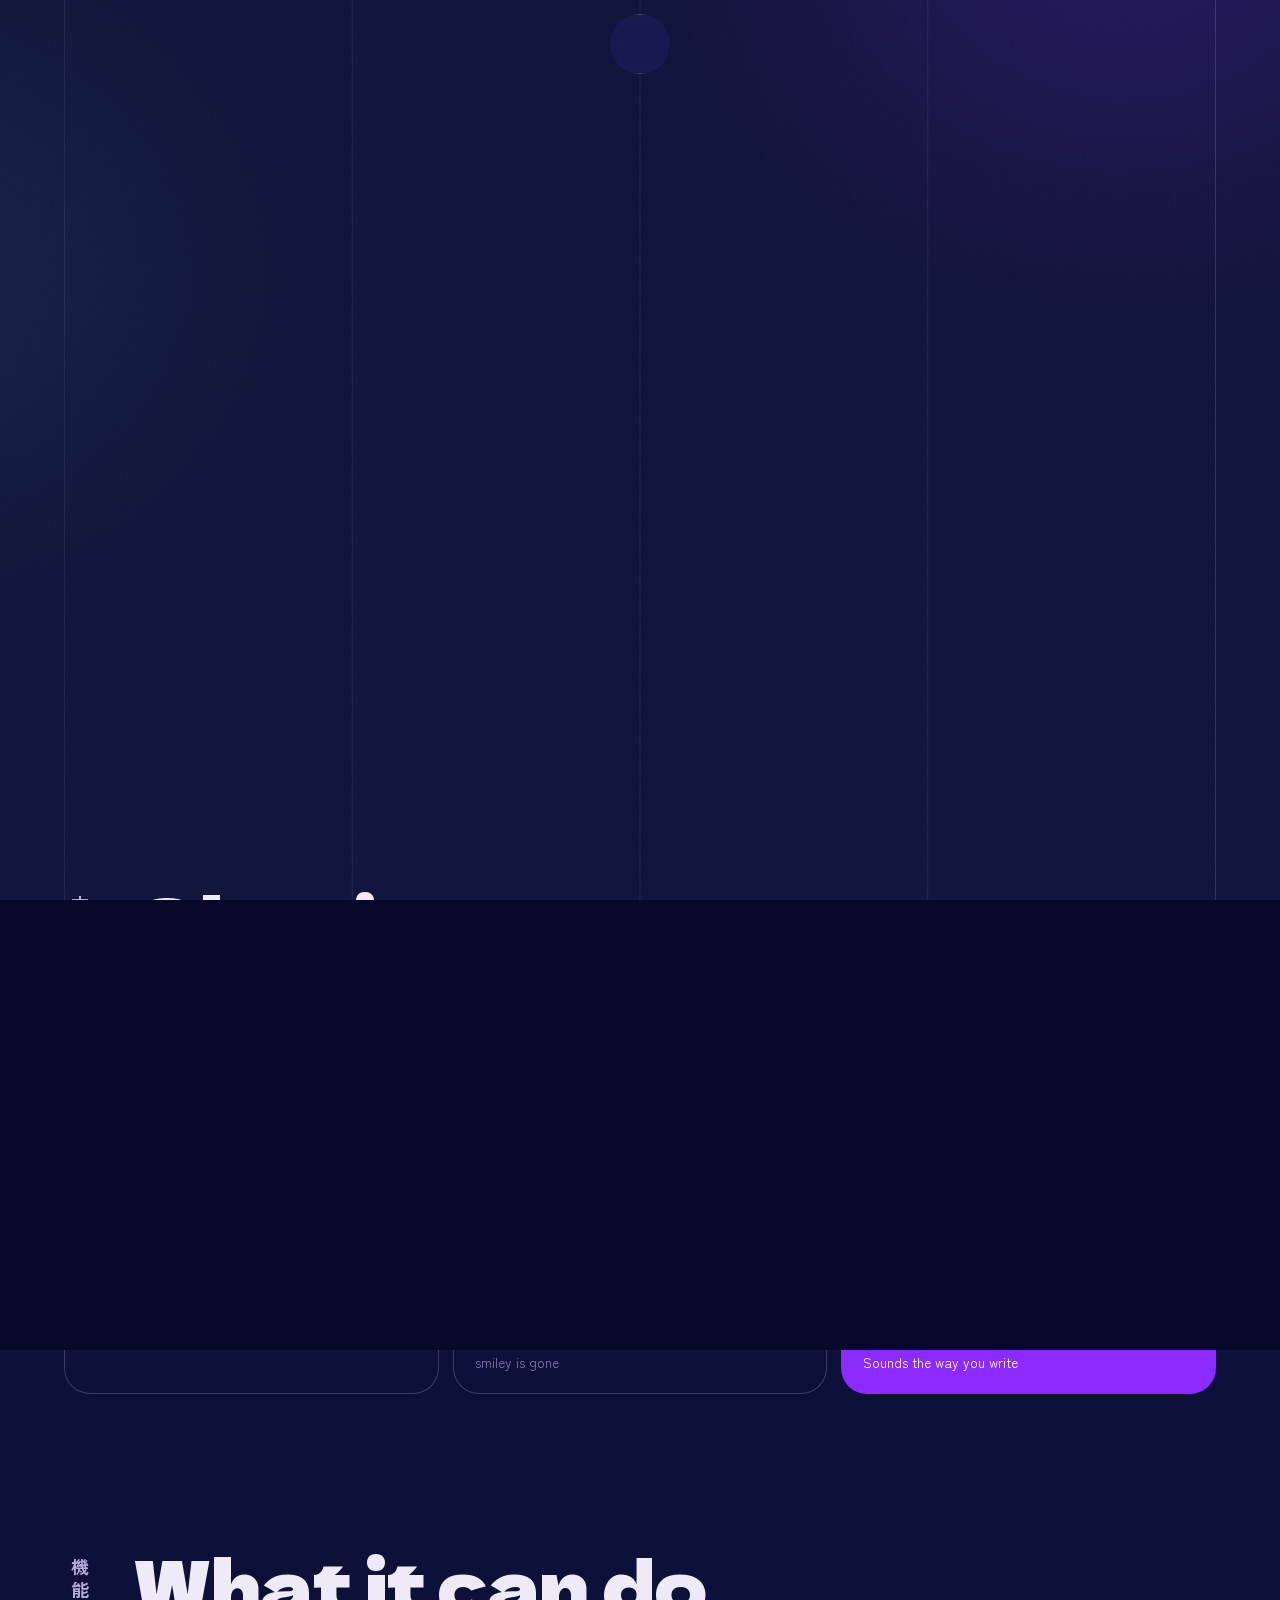
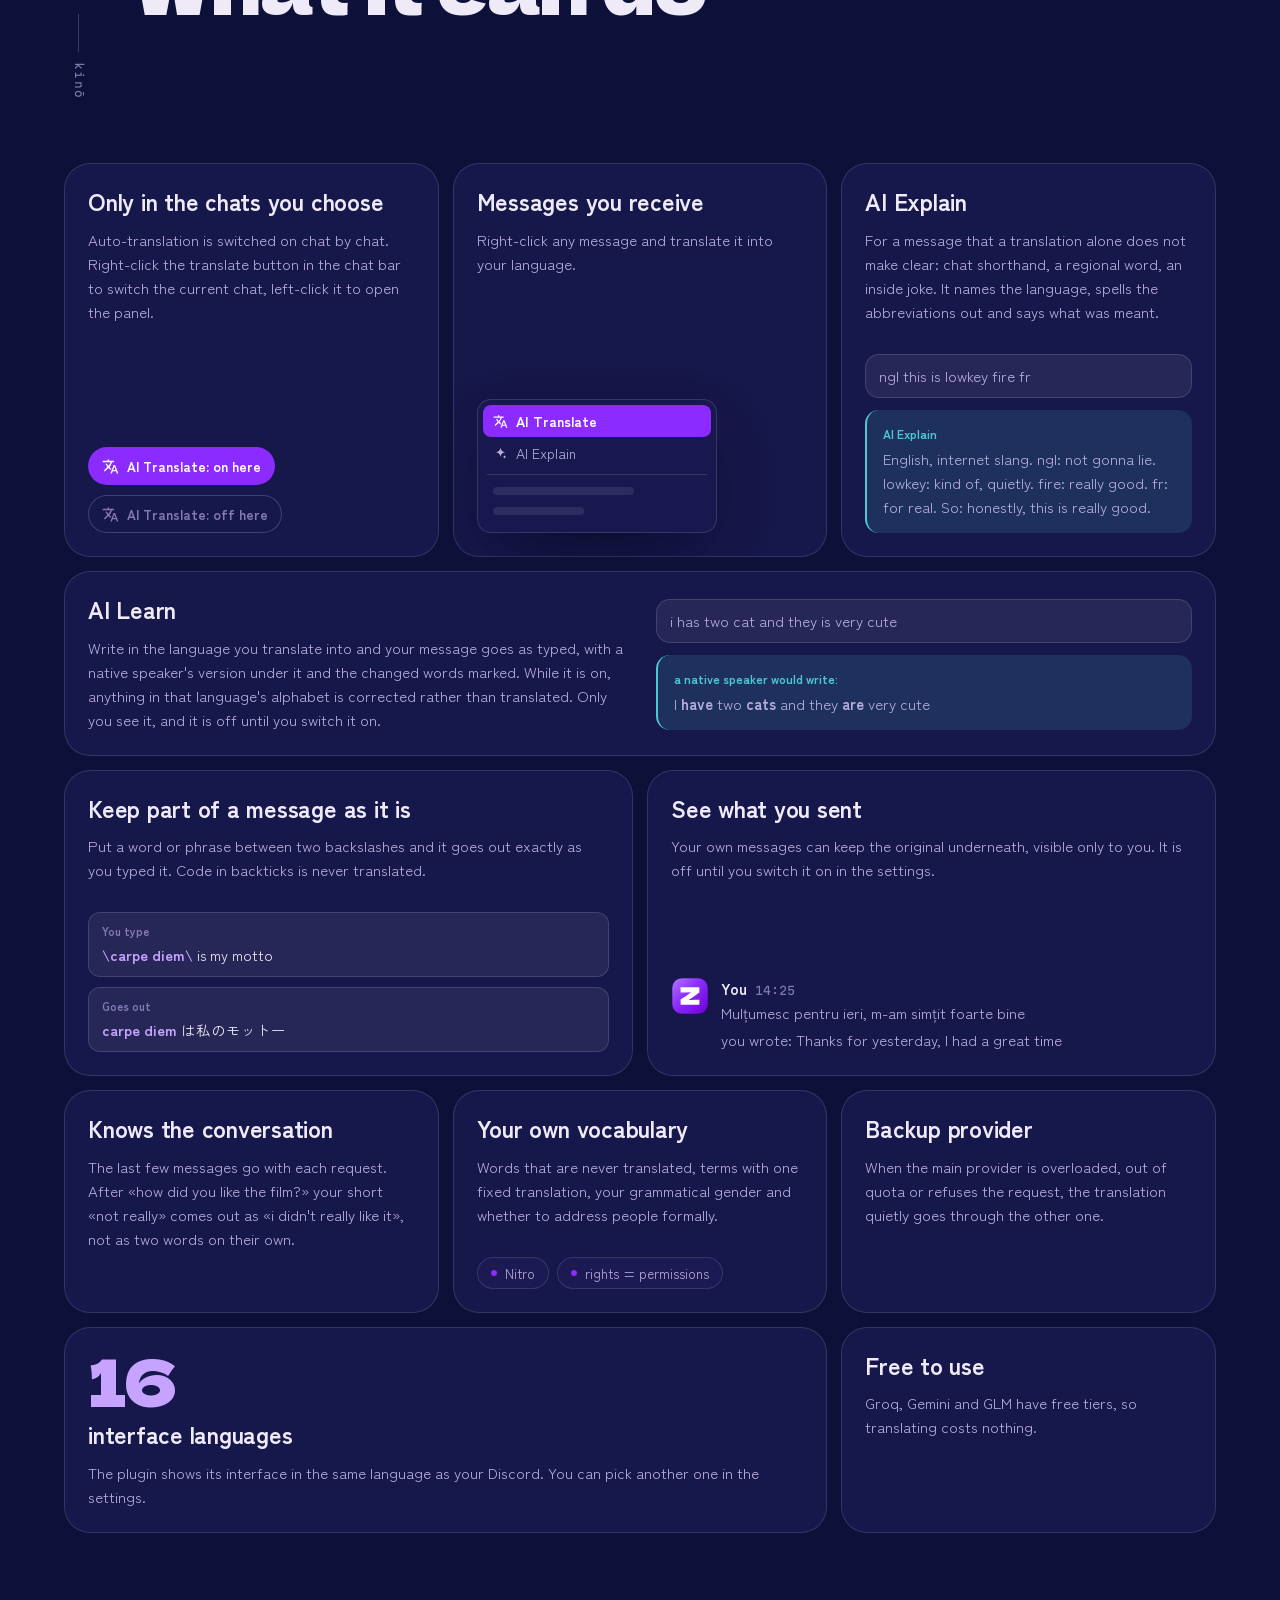
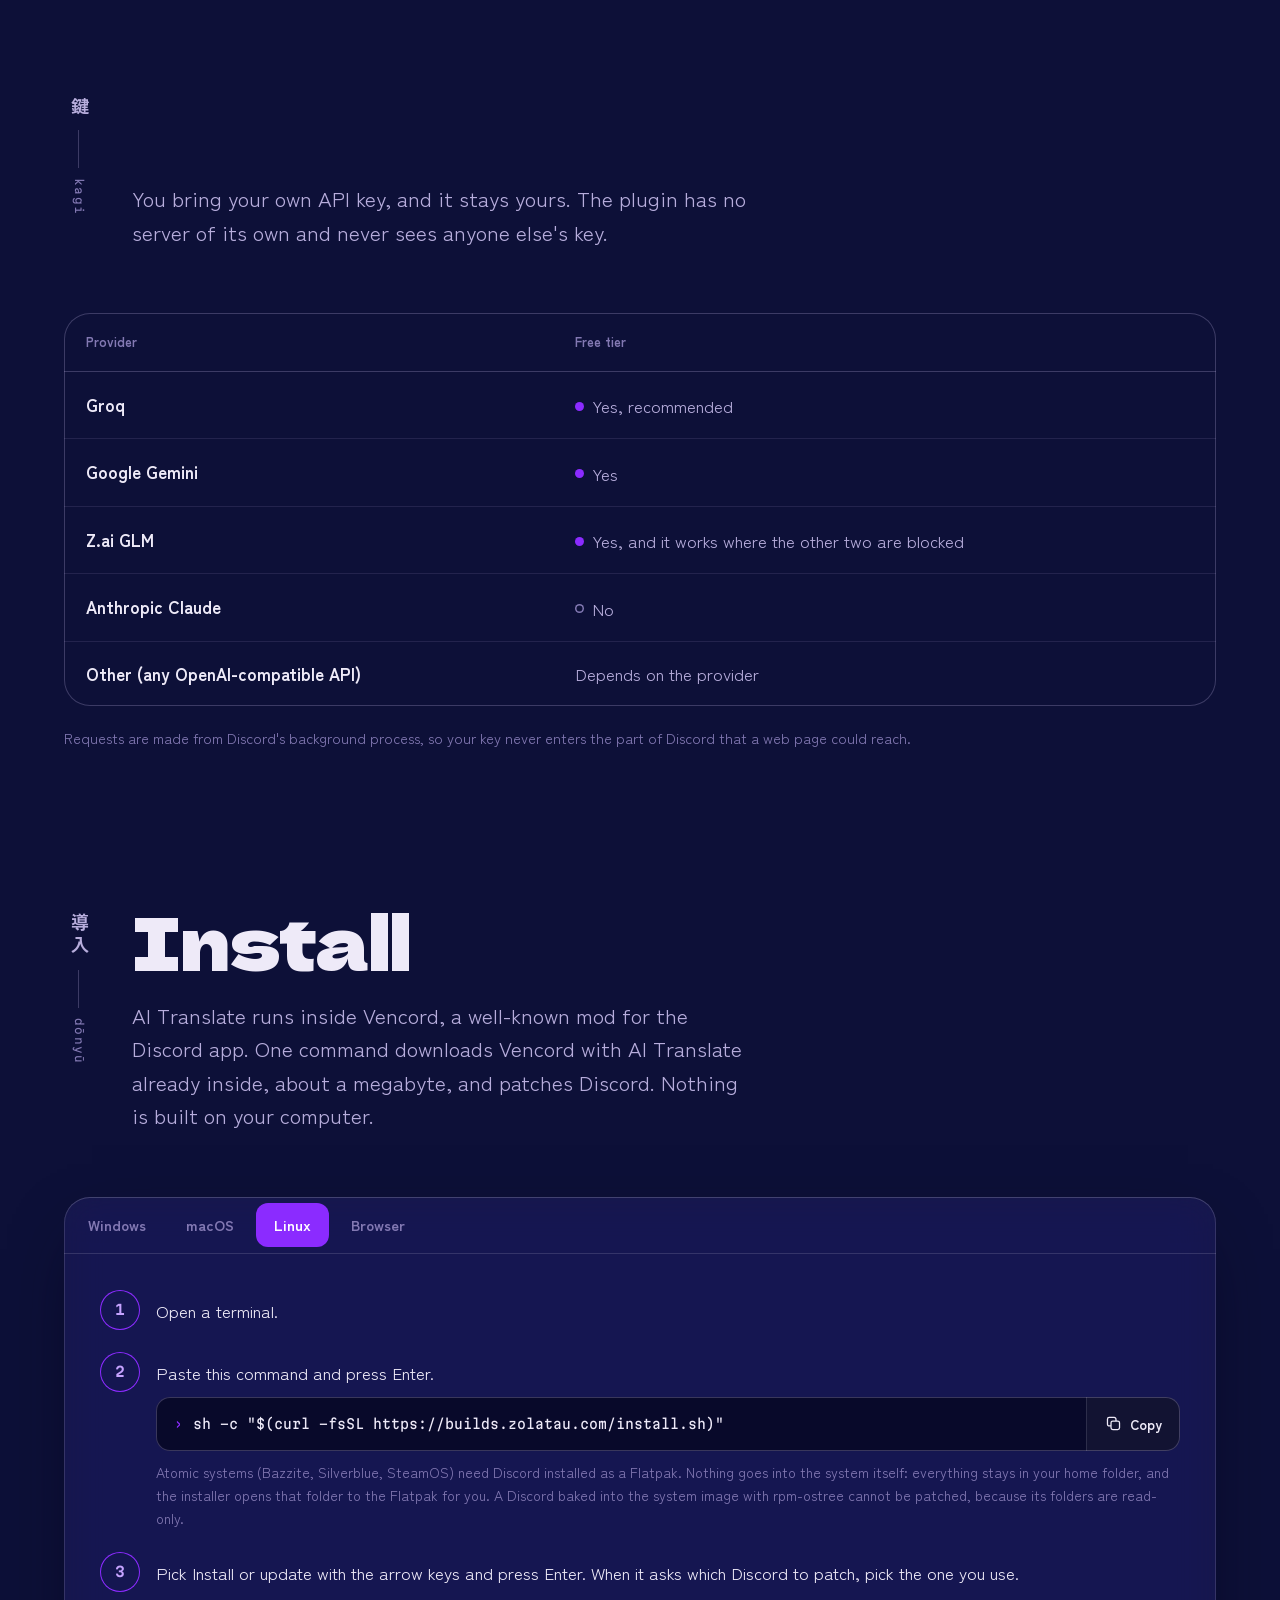
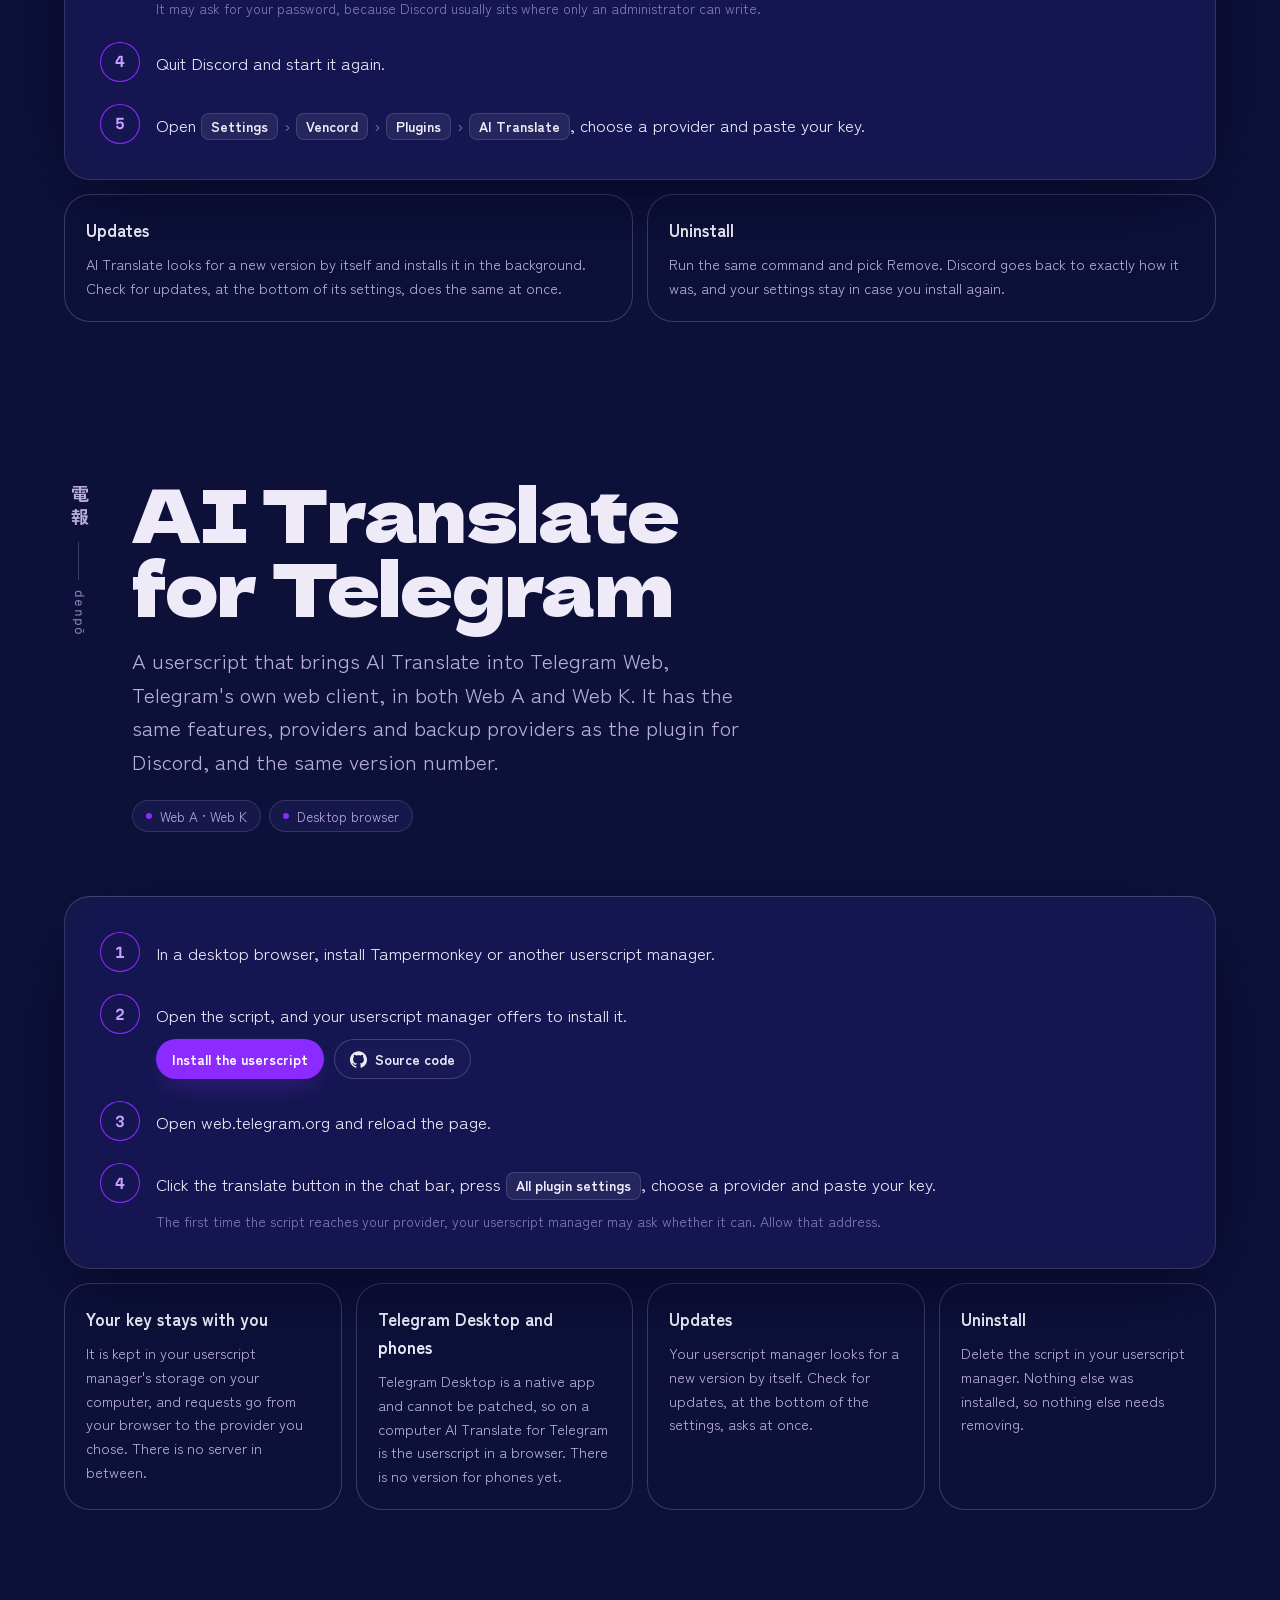
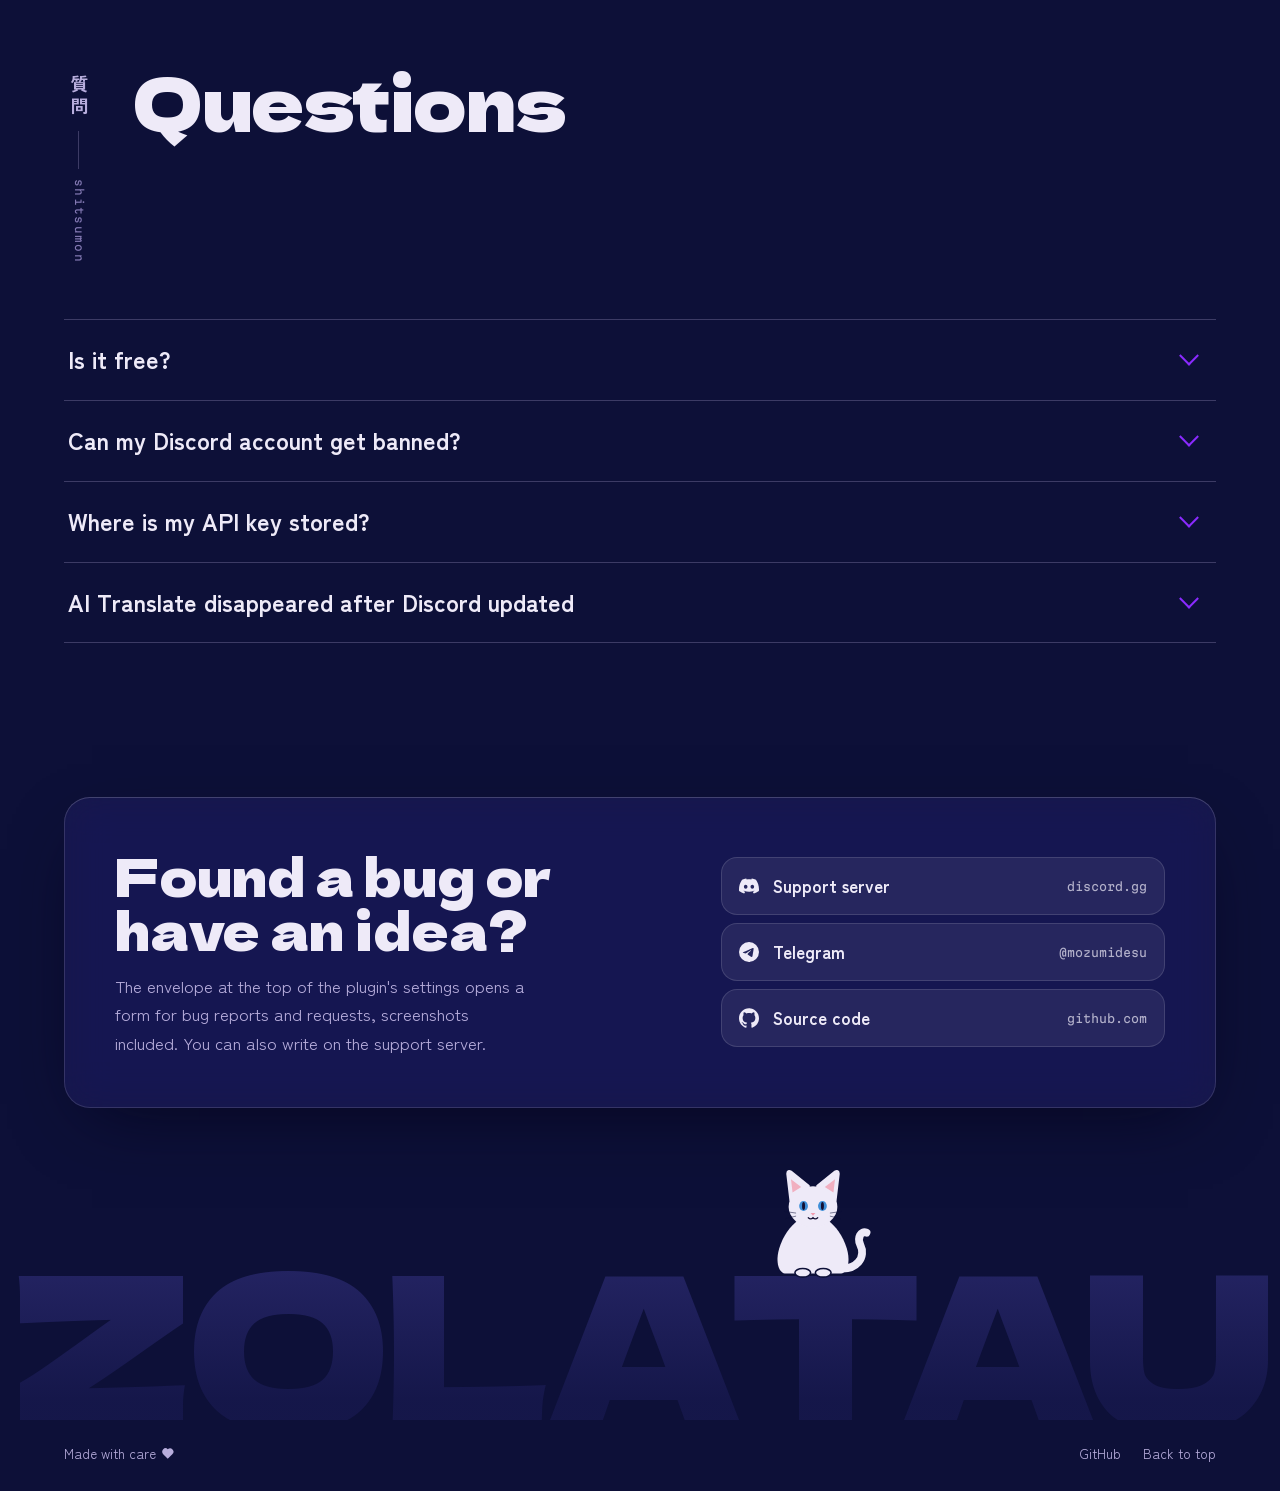
==== commit f66b010f: "Drop the version chip from the Telegram section A number written into the page goes stale with every" ====
--- a/public/translate/index.html
+++ b/public/translate/index.html
@@ -387,8 +387,6 @@
           <ul class="chips">
             <li class="chip">Web A · Web K</li>
             <li class="chip" data-i18n="tr.tgChipBrowser">Desktop browser</li>
-            <!-- the plugin's version: raise it with each release -->
-            <li class="chip"><span data-i18n="tr.tgVersion">Version</span><span class="mono">0.2.3a</span></li>
           </ul>
         </div>
       </div>
--- a/public/assets/css/site.css
+++ b/public/assets/css/site.css
@@ -946,7 +946,6 @@
 
 .thero__news { margin-bottom: 26px; }
 .tg .chips { margin-top: 22px; }
-.tg .chip .mono { margin-inline-start: -4px; font-size: 12.5px; }
 .tg__links { display: flex; flex-wrap: wrap; gap: 10px; }
 .tg__links .i { font-size: 17px; }
 .tg .install__more { grid-template-columns: repeat(4, minmax(0, 1fr)); }
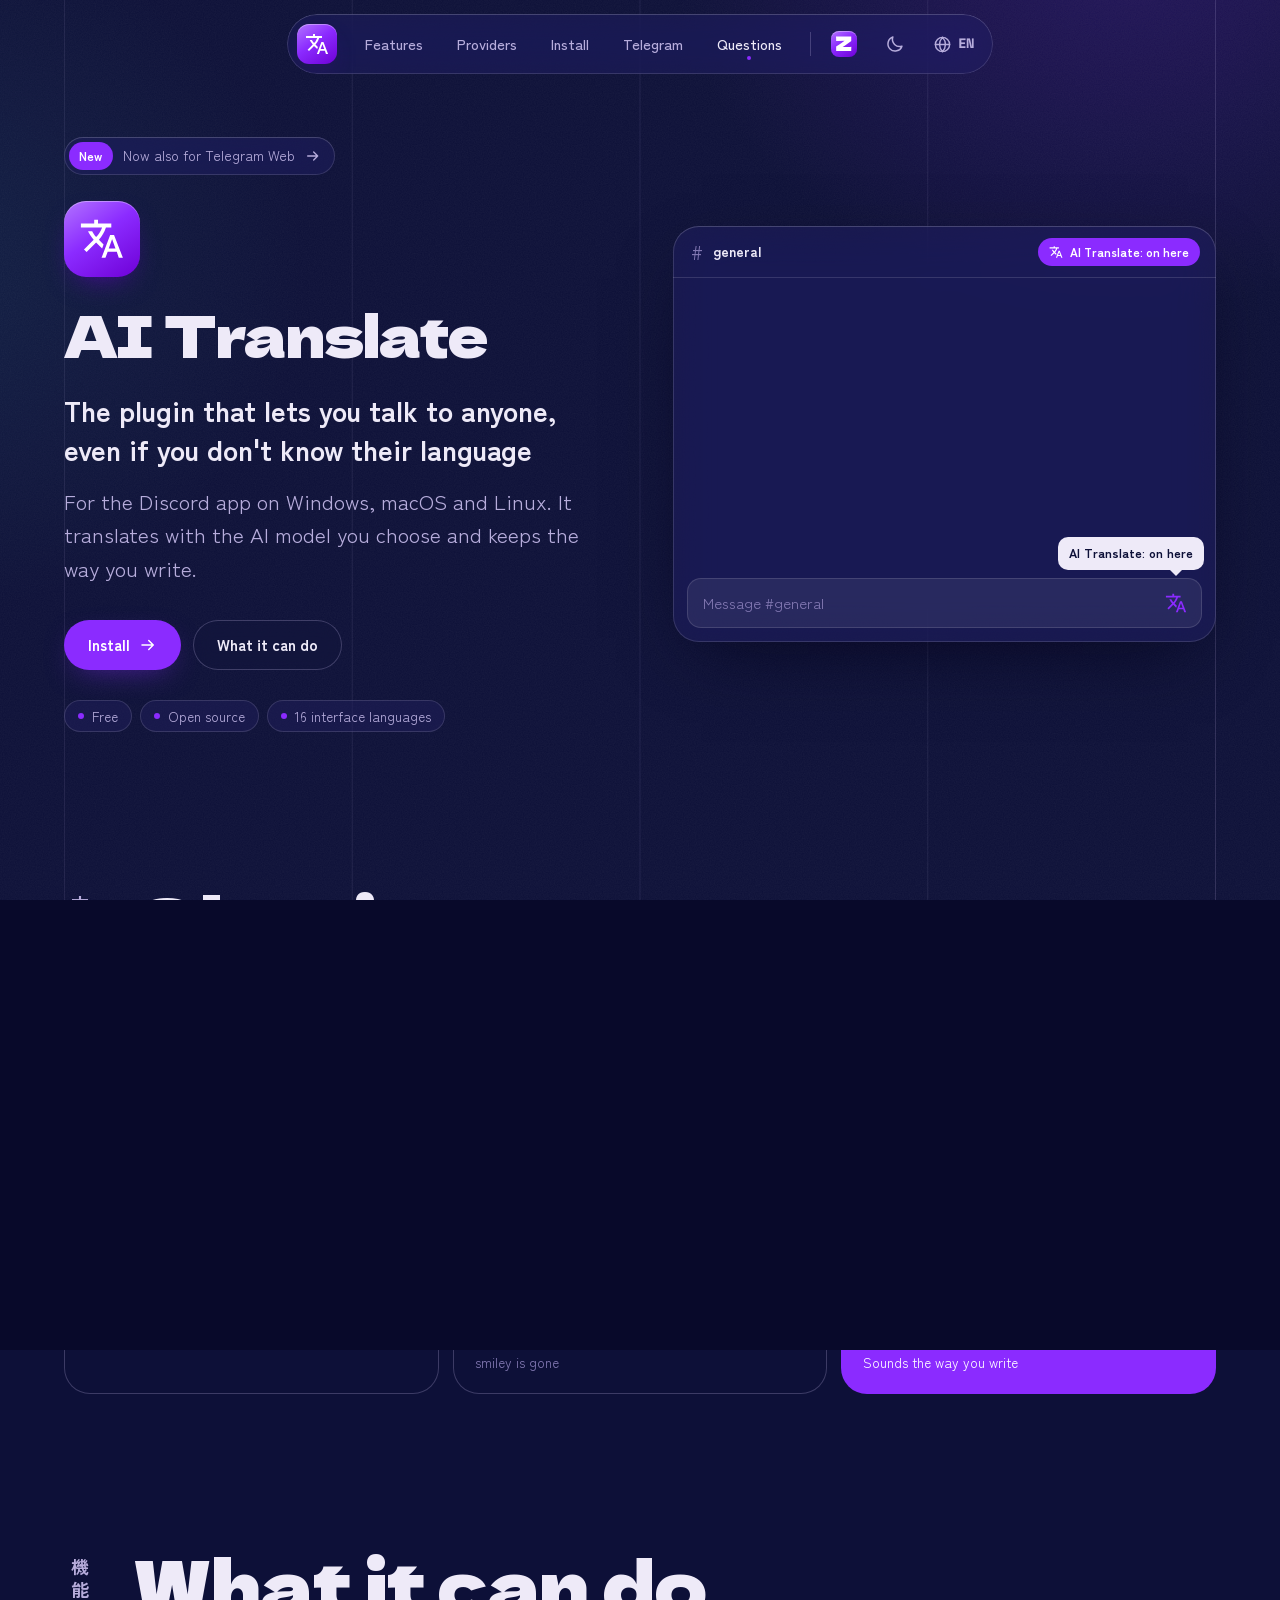
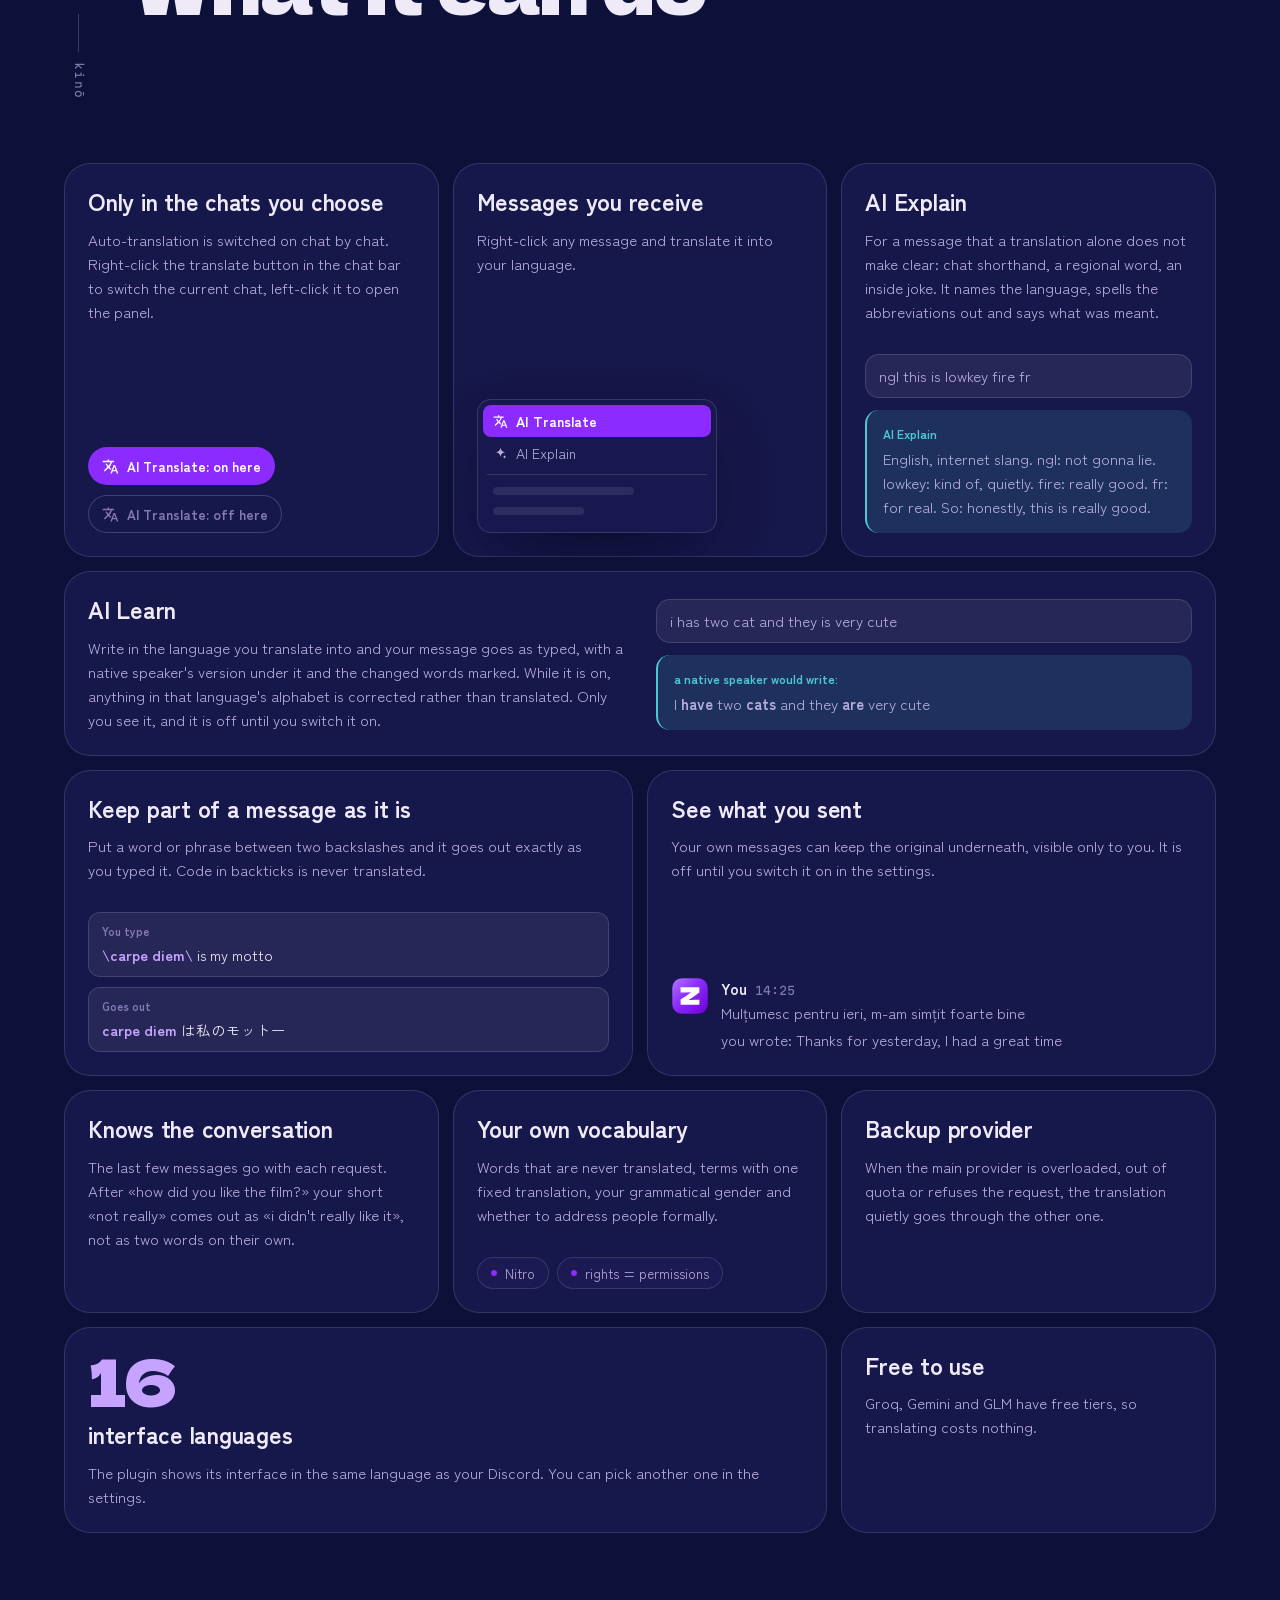
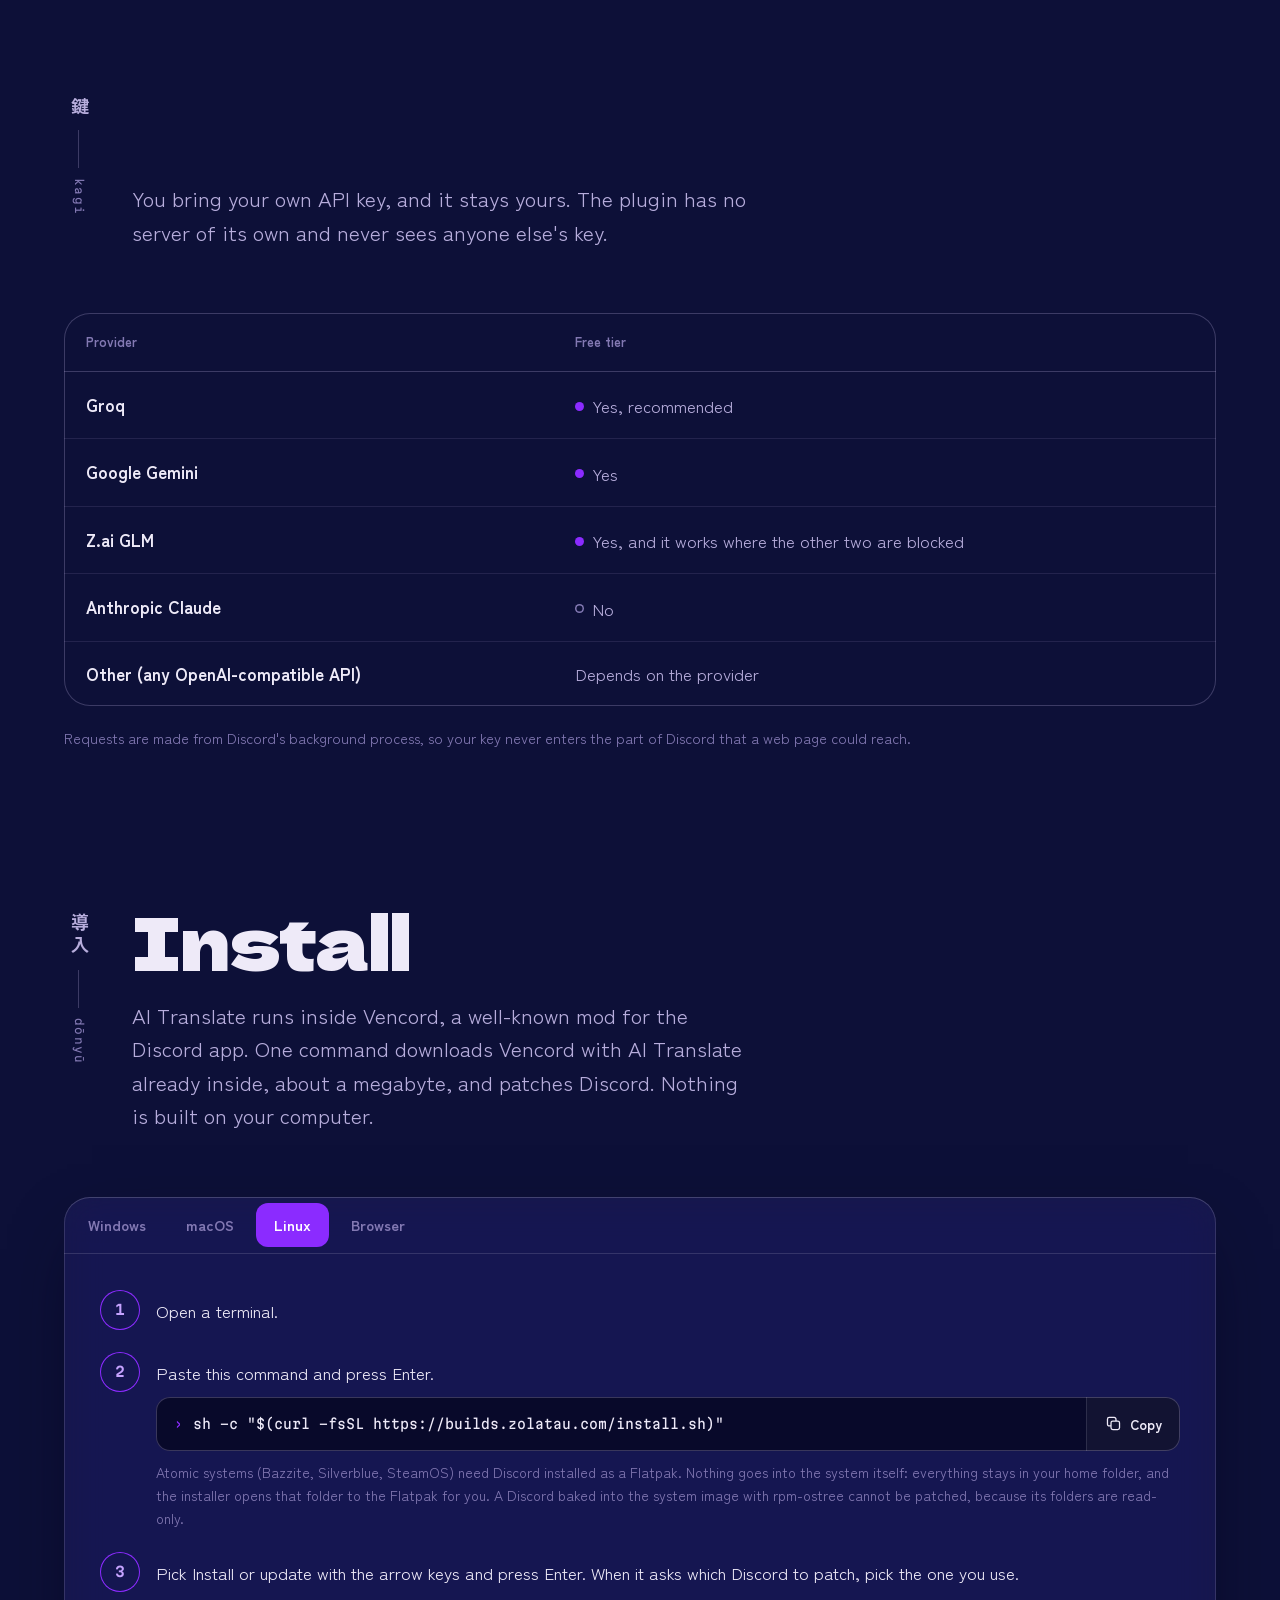
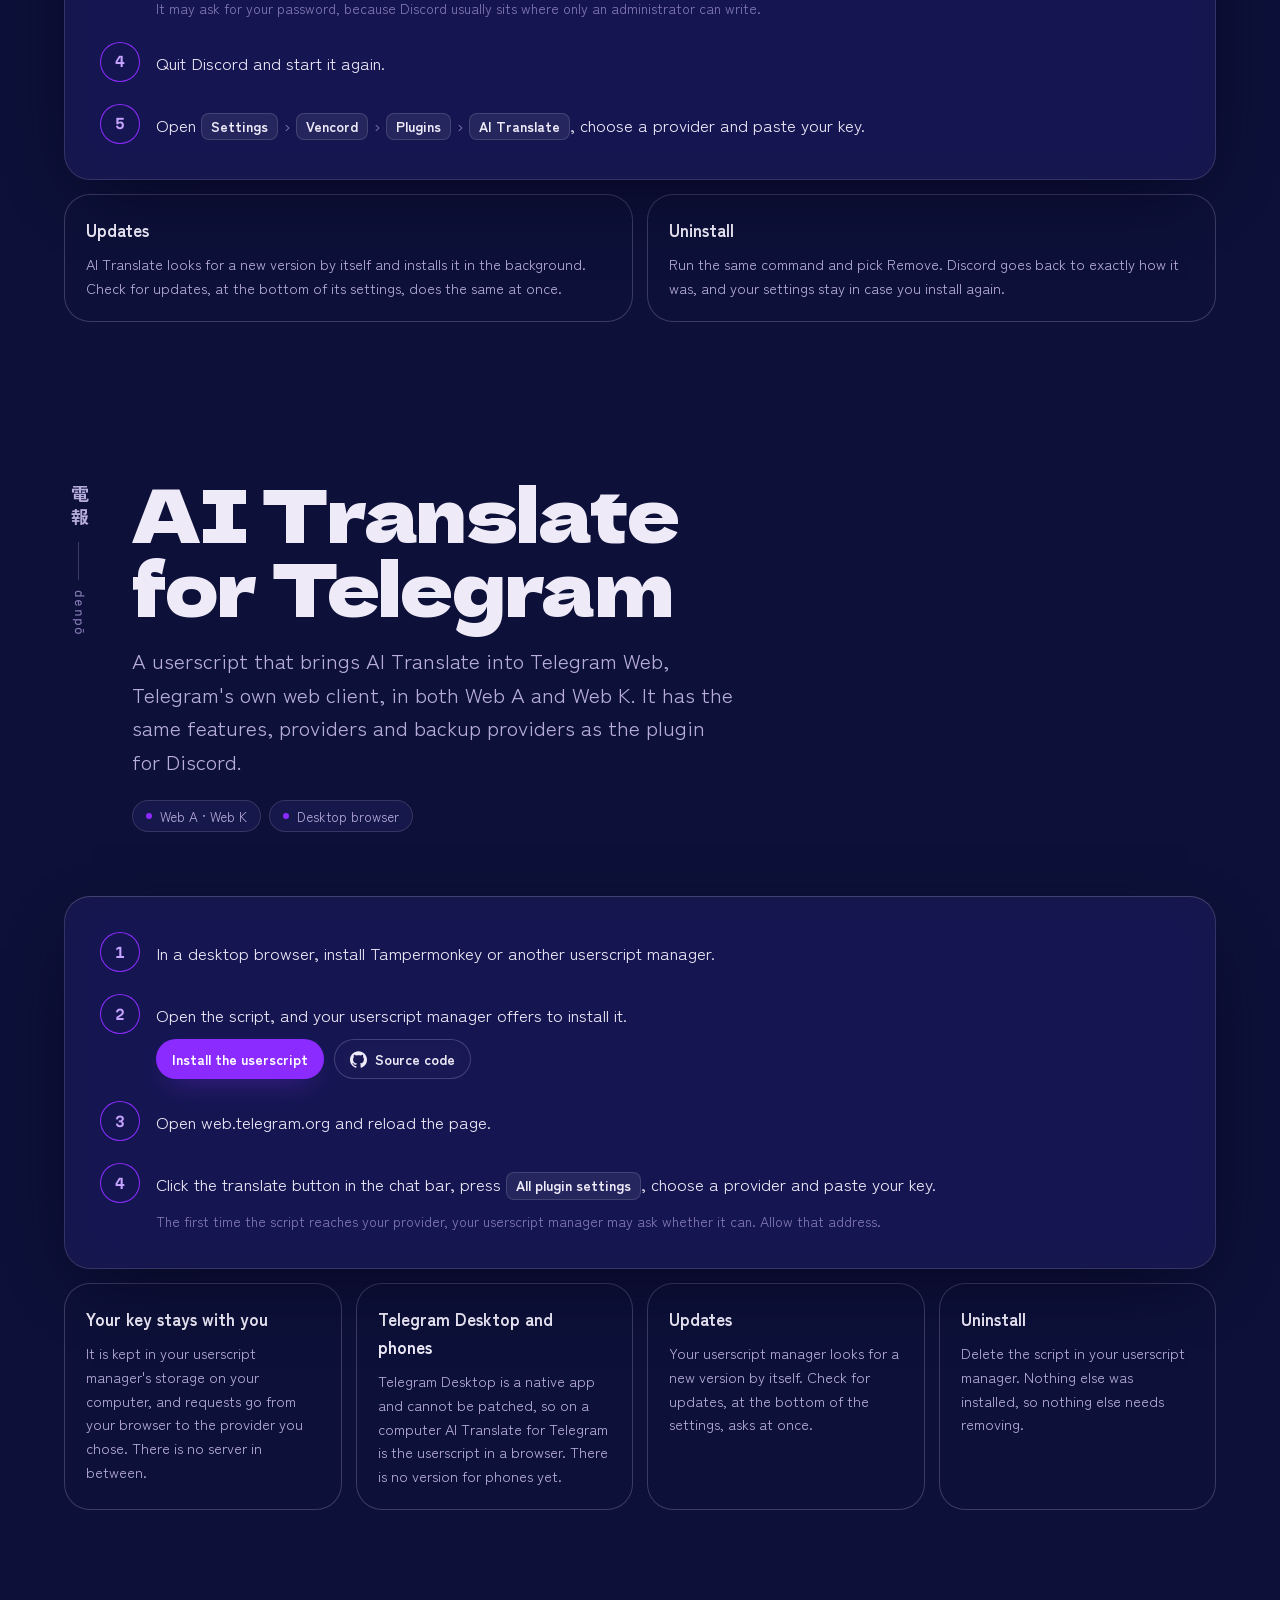
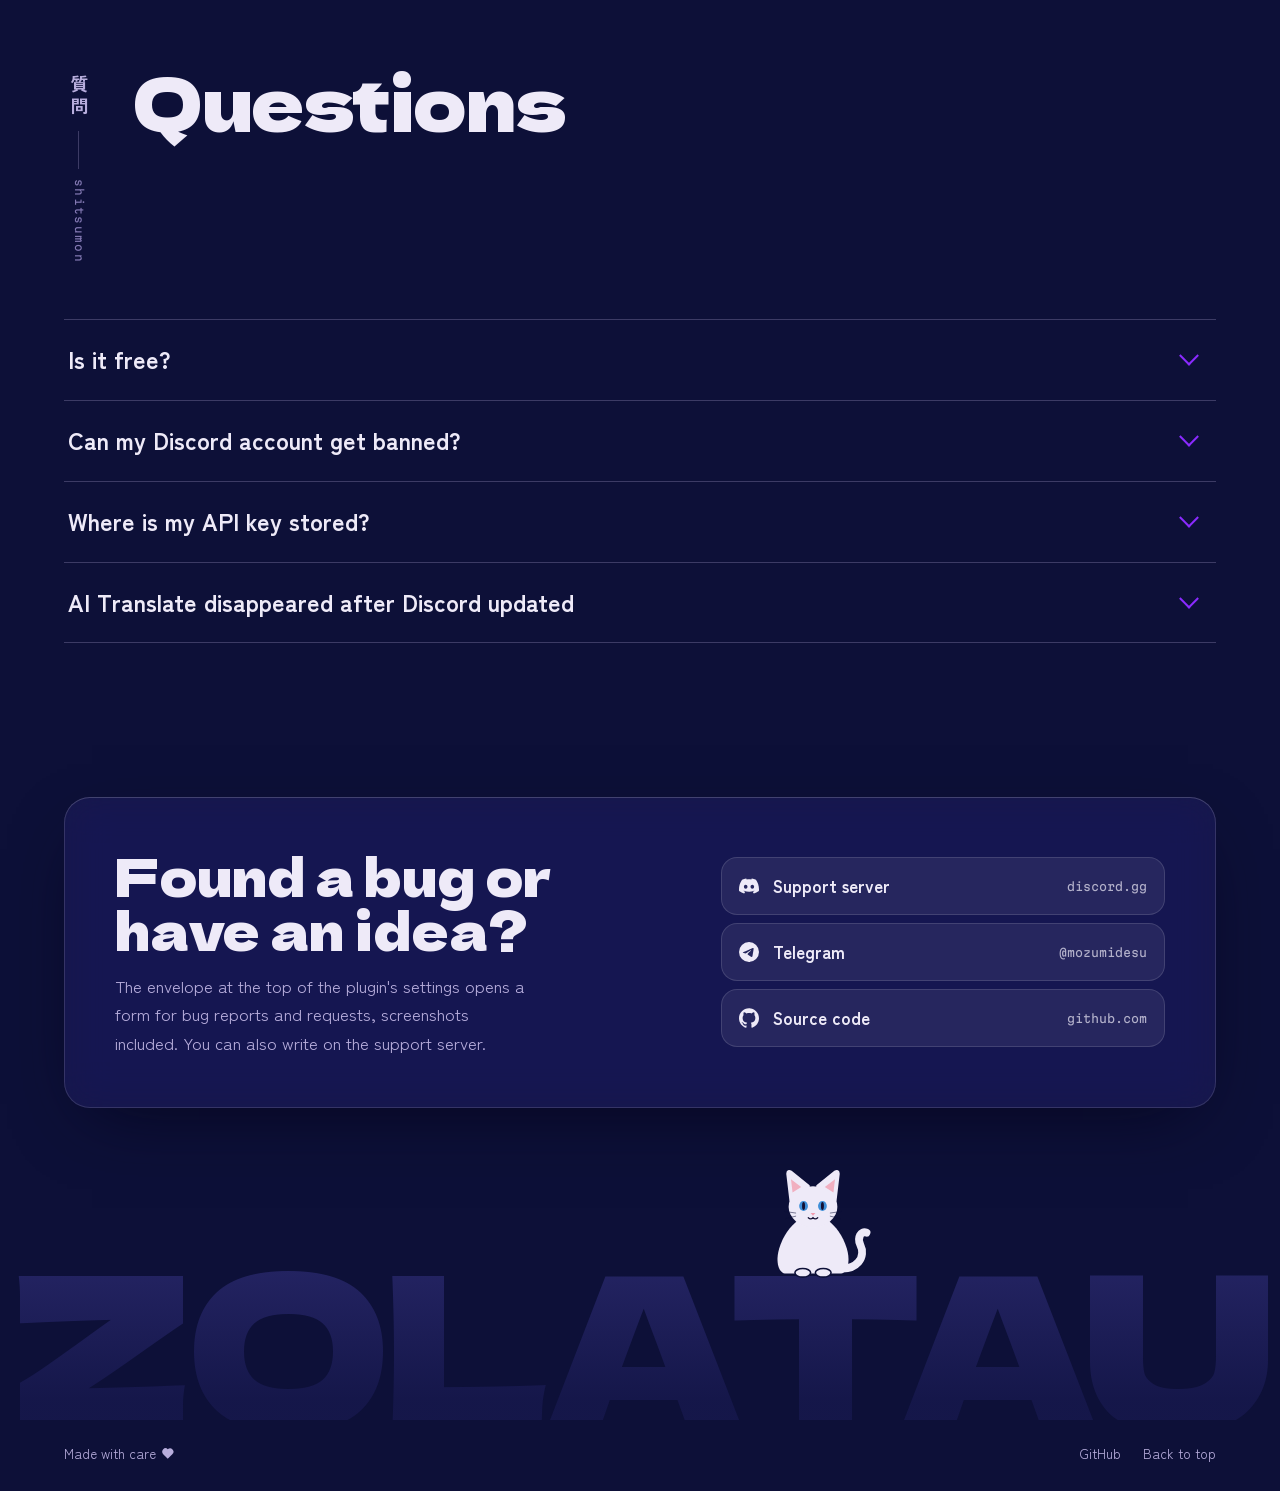
==== commit 65c7ee26: "Drop the version number from the Telegram lead Co-Authored-By: Claude Opus 5.5 <noreply@anthropic.co" ====
--- a/public/translate/index.html
+++ b/public/translate/index.html
@@ -383,7 +383,7 @@
         <p class="vlabel" aria-hidden="true"><b>電報</b><i>denpō</i></p>
         <div>
           <h2 class="section__title rv" id="tg-title" data-i18n="tr.tgTitle">AI Translate for Telegram</h2>
-          <p class="section__lead" data-i18n="tr.tgLead">A userscript that brings AI Translate into Telegram Web, Telegram's own web client, in both Web A and Web K. It has the same features, providers and backup providers as the plugin for Discord, and the same version number.</p>
+          <p class="section__lead" data-i18n="tr.tgLead">A userscript that brings AI Translate into Telegram Web, Telegram's own web client, in both Web A and Web K. It has the same features, providers and backup providers as the plugin for Discord.</p>
           <ul class="chips">
             <li class="chip">Web A · Web K</li>
             <li class="chip" data-i18n="tr.tgChipBrowser">Desktop browser</li>
--- a/public/assets/css/fonts.css
+++ b/public/assets/css/fonts.css
@@ -14,7 +14,7 @@
 @font-face{font-family:"ZL Display Latin";src:url(../fonts/plexth-thai-700.woff2) format("woff2");font-weight:400;font-style:normal;font-display:swap;unicode-range:U+02D7,U+0303,U+0331,U+0E01-0E5B,U+200C-200D,U+25CC;}
 @font-face{font-family:"ZL Display Latin";src:url(../fonts/plexkr-korean-700.woff2) format("woff2");font-weight:400;font-style:normal;font-display:swap;unicode-range:U+AC00-AC01,U+AC04,U+AC10-AC11,U+AC19,U+AC1C,U+AC70,U+AC74,U+AC78,U+AC83,U+AC8C,U+ACA8,U+ACBD,U+ACC4,U+ACE0,U+ACF3,U+ACF5,U+ACFC,U+AD00,U+AD50,U+AD6C-AD6D,U+AD74,U+AD8C,U+ADF8,U+ADFC,U+AE00,U+AE0B,U+AE30,U+AE38,U+AE41,U+AE4C,U+AE54,U+AEBC,U+AECF,U+AED8,U+AFB8,U+AFC0,U+B010,U+B05D,U+B098,U+B0A0,U+B0A8-B0A9,U+B0B1,U+B0B4,U+B0B8,U+B108,U+B110,U+B118,U+B123-B124,U+B137,U+B18D,U+B204,U+B274,U+B290,U+B294,U+B298,U+B2A5,U+B2C8,U+B2D9,U+B2E4,U+B2E8,U+B2EB,U+B2F4,U+B2F9,U+B2FF-B300,U+B354,U+B370,U+B378,U+B3C4,U+B3C8,U+B3CC,U+B3D9,U+B3FC,U+B418,U+B41C,U+B420,U+B429,U+B450,U+B458,U+B461,U+B4DC,U+B4E0,U+B4E4,U+B4ED,U+B4F1,U+B514,U+B52A,U+B530,U+B54C,U+B560,U+B5A4,U+B610,U+B6F0,U+B73B,U+B77C-B77D,U+B78C,U+B798,U+B7A8,U+B7EC,U+B7F0,U+B807,U+B824-B825,U+B839,U+B840,U+B85C,U+B8CC,U+B8E8,U+B958,U+B974,U+B978,U+B97C,U+B984-B985,U+B9AC-B9AD,U+B9B0,U+B9BD,U+B9C8-B9C9,U+B9CC,U+B9D0,U+B9E8,U+BA4B,U+BA54,U+BA70,U+BA74,U+BA85,U+BA87,U+BAA8,U+BAB0,U+BB34,U+BB38,U+BB3B-BB3C,U+BBC0,U+BBF8-BBF9,U+BBFC,U+BC00,U+BC14,U+BC18,U+BC1B,U+BC1D,U+BC24,U+BC29,U+BC30-BC31,U+BC84,U+BC88,U+BC95,U+BCA8,U+BCC4,U+BCF4-BCF5,U+BCF8,U+BCFC,U+BD09,U+BD10,U+BD24,U+BD80,U+BD84,U+BD88,U+BD99,U+BE0C,U+BE44,U+BE4C,U+BE68,U+BFD0,U+C0AC-C0AD,U+C0B0,U+C0B4,U+C0C1,U+C0C8,U+C0DD,U+C0F7,U+C11C-C11D,U+C120,U+C124,U+C131,U+C138,U+C154,U+C18C-C18D,U+C190,U+C194,U+C1A1,U+C218,U+C26C,U+C2A4,U+C2A8,U+C2AC,U+C2B5,U+C2DC-C2DD,U+C2E0,U+C2E4,U+C2F6,U+C2F8,U+C4F0,U+C4F4,U+C4F8,U+C501,U+C544,U+C548,U+C54A,U+C54C,U+C558,U+C571,U+C57C-C57D,U+C591,U+C5B4,U+C5B8,U+C5BC,U+C5C4-C5C8,U+C5D0,U+C5D4,U+C5EC-C5ED,U+C5F0,U+C5F4,U+C5FD,U+C601,U+C608,U+C624,U+C639,U+C640,U+C654,U+C67C,U+C694,U+C6A9,U+C6B0,U+C6B4,U+C6B8,U+C6C3,U+C6CC,U+C6D0,U+C6E0,U+C6F9,U+C704,U+C720,U+C73C,U+C740,U+C744,U+C74C,U+C758,U+C774,U+C778,U+C77C-C77D,U+C783-C785,U+C788,U+C790-C791,U+C798,U+C7A1,U+C7A5,U+C7AC,U+C800-C801,U+C804,U+C808,U+C811,U+C815,U+C81C,U+C838,U+C84C,U+C870,U+C880,U+C88B-C88C,U+C8FC,U+C900,U+C904,U+C90D,U+C911,U+C990,U+C9C0-C9C1,U+C9C4,U+C9C8,U+C9D0-C9D1,U+C9DC,U+C9E7,U+CABD,U+CC3E,U+CC44,U+CC98,U+CCA8,U+CCAD,U+CCB4,U+CCD0,U+CD5C,U+CE20,U+CE58,U+CE68-CE69,U+CEF4,U+CF1C,U+CF20,U+CF2D,U+CF54,U+CF58,U+D06C,U+D074,U+D0A4,U+D0C0,U+D0DD,U+D0ED,U+D130,U+D14C,U+D15C,U+D1A0,U+D1B5,U+D22C,U+D2B8,U+D2BC,U+D2F0-D2F1,U+D305,U+D30C,U+D310,U+D328,U+D398,U+D3F0,U+D3F4,U+D45C,U+D480,U+D4E8,U+D504,U+D508,U+D50C,U+D558,U+D55C,U+D560,U+D568-D569,U+D574,U+D588-D589,U+D5C8,U+D600,U+D604,U+D638,U+D63C,U+D648,U+D654-D655,U+D658,U+D68D,U+D6C4,U+D734,U+D750,U+D770,U+D788,U+D78C;}
 @font-face{font-family:"ZL Display";src:url(../fonts/dela-ja-decor.woff2) format("woff2");font-weight:400;font-style:normal;font-display:swap;unicode-range:U+3053,U+3061,U+306B,U+306F,U+3093,U+30A1-30A2,U+30A4,U+30A6,U+30A8,U+30AA-30AB,U+30AD,U+30AF,U+30B1,U+30B3,U+30B5,U+30B7,U+30B9,U+30BB,U+30BD,U+30BF,U+30C1,U+30C4,U+30C6,U+30C8,U+30CA-30CF,U+30D2,U+30D5,U+30D8,U+30DB,U+30DE-30E2,U+30E4,U+30E6,U+30E8-30ED,U+30EF,U+30F3-30F4,U+4E07,U+4E2D,U+4EBA,U+4ECB,U+4F0A,U+4F4F,U+5165,U+52A9,U+53E3,U+554F,U+571F,U+5831,U+5927,U+597D,U+5B57,U+5C0E-5C0F,U+5C71,U+5DDD,U+5DF1,U+5FC3,U+624B,U+6587,U+65E5,U+6708,U+6728,U+672C,U+6A5F,U+6B73,U+6C34,U+706B,U+76EE,U+7D39,U+7D61,U+7FFB,U+8033,U+80FD,U+81EA,U+8302,U+8A00,U+8A33,U+8A71,U+8A9E,U+8CEA,U+9023,U+91D1,U+9375,U+96FB,U+97F3;}
-@font-face{font-family:"ZL Display";src:url(../fonts/dela-ja.woff2) format("woff2");font-weight:400;font-style:normal;font-display:swap;unicode-range:U+3000-3003,U+3005-3012,U+3014-3019,U+301C,U+3041-3052,U+3054-3060,U+3062-306A,U+306C-306E,U+3070-3092,U+3094,U+309D-309E,U+30A0,U+30A3,U+30A5,U+30A7,U+30A9,U+30AC,U+30AE,U+30B0,U+30B2,U+30B4,U+30B6,U+30B8,U+30BA,U+30BC,U+30BE,U+30C0,U+30C2-30C3,U+30C5,U+30C7,U+30C9,U+30D0-30D1,U+30D3-30D4,U+30D6-30D7,U+30D9-30DA,U+30DC-30DD,U+30E3,U+30E5,U+30E7,U+30EE,U+30F0-30F2,U+30F5-30FE,U+4E00-4E01,U+4E0A-4E0B,U+4E0D-4E0E,U+4E14,U+4E21,U+4E2A,U+4E3B,U+4E4B,U+4E5F,U+4E86,U+4E88,U+4E8C,U+4E8E,U+4E92,U+4E9B,U+4EC0,U+4ECA,U+4ECD-4ECE,U+4ED6,U+4ED8,U+4EE3-4EE5,U+4EF6,U+4EFB,U+4F11,U+4F1A,U+4F1D,U+4F46,U+4F4D,U+4F55,U+4F5C,U+4F7F,U+4F8B,U+4FBF,U+4FC4,U+4FDA,U+4FDD,U+4FE1,U+4FEE,U+5047,U+505A,U+505C,U+5099,U+50CF,U+5141,U+5143,U+5148,U+514D,U+5168,U+516C,U+5176-5177,U+517C,U+5185,U+518D,U+5199,U+51B3,U+51E0-51E1,U+51FA,U+5206-5207,U+521D,U+5229,U+5230,U+5236-5237,U+524A,U+524D,U+529B,U+529F-52A0,U+52B9,U+52C9,U+52D5,U+5316,U+533A,U+534A,U+5370,U+5373-5374,U+5378,U+539F,U+53BB,U+53CA,U+53CD-53CE,U+53D6-53D7,U+53E5,U+53EA,U+53EF-53F0,U+53F3,U+53F7,U+5408,U+540C-540E,U+5411,U+5426,U+544A,U+5473,U+547C-547D,U+548C,U+5546,U+559C,U+5668,U+56DE,U+56E0,U+56F2,U+56FA,U+5708,U+5728,U+5730,U+5740,U+578B,U+57CE,U+57DF,U+5834,U+5883,U+5909,U+591A,U+591C,U+5929-592A,U+5931,U+5982,U+59CB,U+59FF,U+5B50,U+5B58,U+5B66,U+5B83,U+5B89,U+5B8C,U+5B98,U+5B9A,U+5B9F,U+5BA2,U+5BB6,U+5BB9,U+5BC6,U+5BE7,U+5BFE,U+5C01-5C02,U+5C0B,U+5C11,U+5C31,U+5C3C,U+5C4A,U+5C55,U+5C5E,U+5DE5-5DE6,U+5DEE,U+5DF2,U+5E02,U+5E38,U+5E72,U+5E74,U+5E76,U+5E95,U+5EA6-5EA7,U+5EFA,U+5F0F,U+5F15,U+5F35,U+5F37,U+5F53,U+5F71,U+5F80,U+5F88,U+5F8C,U+5F97,U+5FA9,U+5FAE,U+5FDC,U+5FEB,U+600E,U+601D,U+6027,U+6062,U+6064,U+606F,U+6084,U+60C5,U+60F3,U+610F,U+6210-6211,U+6216,U+622A,U+623B,U+6240,U+624D,U+6253,U+627E,U+628A,U+629E,U+62BC,U+62D2,U+62E1,U+6301,U+6309,U+6389,U+638C,U+63A2,U+63A5,U+63A8,U+63D0,U+63D2,U+63DB,U+63E1,U+642C,U+64CD,U+652F,U+6536,U+6539,U+653E,U+6563,U+656C,U+6570,U+6574,U+6599,U+659C,U+65AF-65B0,U+65B9,U+65E0,U+65E2,U+65E9,U+660E,U+6620,U+6628,U+662F,U+6642,U+666E,U+6697,U+66F4,U+66F8,U+66FF-6700,U+6709,U+670D,U+671B,U+671F,U+672B,U+673A,U+6760-6761,U+6765,U+677F,U+679C,U+67A0,U+67B6,U+6848,U+6897,U+68B0,U+68D2,U+697D,U+6A21,U+6B04,U+6B21,U+6B3E,U+6B62-6B64,U+6B8B,U+6BB5,U+6BCD,U+6C38,U+6C42,U+6C7A,U+6CA1,U+6CD5,U+6D41,U+6D45,U+6D88,U+6DF1,U+6DF7,U+6DFB,U+6E08,U+6E90,U+70B9,U+7121,U+7136,U+7167,U+7248,U+7279,U+72EC,U+732B,U+73A9,U+73FE,U+7406,U+74B0,U+751F,U+7528,U+753B,U+754C,U+7559,U+7565,U+756A,U+767D,U+7684,U+76F4,U+76F8,U+770B,U+771F,U+7740,U+77E2,U+77E5,U+77ED,U+78BA,U+793A,U+79C1,U+79F0,U+79FB,U+7A0B,U+7A7A,U+7A7F,U+7ACB,U+7AE0,U+7AEF,U+7B11,U+7B2C,U+7B49,U+7B52,U+7B97,U+7BA1,U+7C98,U+7CFB,U+7D04,U+7D44,U+7D9A,U+7F51,U+7F6E,U+8005,U+800C,U+804A,U+805E,U+80B2,U+811A,U+822C,U+8272,U+82B1,U+82F1,U+8350,U+83DC,U+884C,U+8857,U+8868,U+88AB,U+88C5,U+897F,U+8981,U+898B,U+898F,U+899A,U+89E3,U+89E6,U+8A2D,U+8A31,U+8A73,U+8A8D,U+8AAC-8AAD,U+8AB0,U+8CBC,U+8D70,U+8D77,U+8D8A,U+8DDF,U+8DF3,U+8EAB,U+8F2A,U+8FBC,U+8FD1,U+8FF7,U+9001,U+901A,U+9020,U+904D,U+9053-9054,U+9078,U+90A3,U+90E8,U+90FD,U+91CC-91CD,U+9589,U+958B,U+9593,U+9644,U+964D,U+9650,U+9664,U+9685,U+968F,U+96C6,U+96D1,U+9700,U+9759,U+9762,U+9818,U+982D,U+9854,U+9996,U+9AD8,U+9ED8,U+FF01,U+FF08-FF09,U+FF0C,U+FF1A-FF1B,U+FF1F;}
+@font-face{font-family:"ZL Display";src:url(../fonts/dela-ja.woff2) format("woff2");font-weight:400;font-style:normal;font-display:swap;unicode-range:U+3000-3003,U+3005-3012,U+3014-3019,U+301C,U+3041-3052,U+3054-3060,U+3062-306A,U+306C-306E,U+3070-3092,U+3094,U+309D-309E,U+30A0,U+30A3,U+30A5,U+30A7,U+30A9,U+30AC,U+30AE,U+30B0,U+30B2,U+30B4,U+30B6,U+30B8,U+30BA,U+30BC,U+30BE,U+30C0,U+30C2-30C3,U+30C5,U+30C7,U+30C9,U+30D0-30D1,U+30D3-30D4,U+30D6-30D7,U+30D9-30DA,U+30DC-30DD,U+30E3,U+30E5,U+30E7,U+30EE,U+30F0-30F2,U+30F5-30FE,U+4E00-4E01,U+4E0A-4E0B,U+4E0D-4E0E,U+4E14,U+4E21,U+4E2A,U+4E3B,U+4E4B,U+4E5F,U+4E86,U+4E88,U+4E8C,U+4E8E,U+4E92,U+4E9B,U+4EC0,U+4ECA,U+4ECD-4ECE,U+4ED6,U+4ED8,U+4EE3-4EE5,U+4EF6,U+4EFB,U+4F11,U+4F1A,U+4F1D,U+4F46,U+4F4D,U+4F55,U+4F5C,U+4F7F,U+4F8B,U+4FBF,U+4FC4,U+4FDA,U+4FDD,U+4FE1,U+4FEE,U+5047,U+505A,U+505C,U+5099,U+50CF,U+5141,U+5143,U+5148,U+514D,U+5168,U+516C,U+5176-5177,U+517C,U+5185,U+518D,U+5199,U+51B3,U+51E0-51E1,U+51FA,U+5206-5207,U+521D,U+5229,U+5230,U+5236-5237,U+524A,U+524D,U+529B,U+529F-52A0,U+52B9,U+52C9,U+52D5,U+5316,U+533A,U+534A,U+5370,U+5373-5374,U+5378,U+539F,U+53BB,U+53CA,U+53CD-53CE,U+53D6-53D7,U+53E5,U+53EA,U+53EF-53F0,U+53F3,U+53F7,U+5408,U+540C-540E,U+5411,U+5426,U+544A,U+5473,U+547C-547D,U+548C,U+5546,U+559C,U+5668,U+56DE,U+56E0,U+56F2,U+56FA,U+5708,U+5728,U+5730,U+5740,U+578B,U+57CE,U+57DF,U+5834,U+5883,U+5909,U+591A,U+591C,U+5929-592A,U+5931,U+5982,U+59CB,U+59FF,U+5B50,U+5B58,U+5B66,U+5B83,U+5B89,U+5B8C,U+5B98,U+5B9A,U+5B9F,U+5BA2,U+5BB6,U+5BB9,U+5BC6,U+5BE7,U+5BFE,U+5C01-5C02,U+5C0B,U+5C11,U+5C31,U+5C3C,U+5C4A,U+5C55,U+5C5E,U+5DE5-5DE6,U+5DEE,U+5DF2,U+5E02,U+5E38,U+5E72,U+5E74,U+5E76,U+5E95,U+5EA6-5EA7,U+5EFA,U+5F0F,U+5F15,U+5F35,U+5F37,U+5F53,U+5F71,U+5F80,U+5F88,U+5F8C,U+5F97,U+5FA9,U+5FAE,U+5FDC,U+5FEB,U+600E,U+601D,U+6027,U+6062,U+6064,U+606F,U+6084,U+60C5,U+60F3,U+610F,U+6210-6211,U+6216,U+622A,U+623B,U+6240,U+624D,U+6253,U+627E,U+628A,U+629E,U+62BC,U+62D2,U+62E1,U+6301,U+6309,U+6389,U+638C,U+63A2,U+63A5,U+63A8,U+63D0,U+63D2,U+63DB,U+63E1,U+642C,U+64CD,U+652F,U+6536,U+6539,U+653E,U+6563,U+656C,U+6570,U+6574,U+6599,U+659C,U+65AF-65B0,U+65B9,U+65E0,U+65E2,U+65E9,U+660E,U+6620,U+6628,U+662F,U+6642,U+666E,U+6697,U+66F4,U+66F8,U+66FF-6700,U+6709,U+670D,U+671B,U+671F,U+672B,U+673A,U+6760-6761,U+6765,U+677F,U+679C,U+67A0,U+67B6,U+6848,U+6897,U+68B0,U+68D2,U+697D,U+6A21,U+6B04,U+6B21,U+6B3E,U+6B62-6B64,U+6B8B,U+6BB5,U+6BCD,U+6C38,U+6C42,U+6C7A,U+6CA1,U+6CD5,U+6D41,U+6D45,U+6D88,U+6DF1,U+6DF7,U+6DFB,U+6E08,U+6E90,U+70B9,U+7121,U+7136,U+7167,U+7248,U+7279,U+72EC,U+732B,U+73A9,U+73FE,U+7406,U+74B0,U+751F,U+7528,U+753B,U+754C,U+7559,U+7565,U+767D,U+7684,U+76F4,U+76F8,U+770B,U+771F,U+7740,U+77E2,U+77E5,U+77ED,U+78BA,U+793A,U+79C1,U+79F0,U+79FB,U+7A0B,U+7A7A,U+7A7F,U+7ACB,U+7AE0,U+7AEF,U+7B11,U+7B2C,U+7B49,U+7B52,U+7B97,U+7BA1,U+7C98,U+7CFB,U+7D04,U+7D44,U+7D9A,U+7F51,U+7F6E,U+8005,U+800C,U+804A,U+805E,U+80B2,U+811A,U+822C,U+8272,U+82B1,U+82F1,U+8350,U+83DC,U+884C,U+8857,U+8868,U+88AB,U+88C5,U+897F,U+8981,U+898B,U+898F,U+899A,U+89E3,U+89E6,U+8A2D,U+8A31,U+8A73,U+8A8D,U+8AAC-8AAD,U+8AB0,U+8CBC,U+8D70,U+8D77,U+8D8A,U+8DDF,U+8DF3,U+8EAB,U+8F2A,U+8FBC,U+8FD1,U+8FF7,U+9001,U+901A,U+9020,U+904D,U+9053-9054,U+9078,U+90A3,U+90E8,U+90FD,U+91CC-91CD,U+9589,U+958B,U+9593,U+9644,U+964D,U+9650,U+9664,U+9685,U+968F,U+96C6,U+96D1,U+9700,U+9759,U+9762,U+9818,U+982D,U+9854,U+9996,U+9AD8,U+9ED8,U+FF01,U+FF08-FF09,U+FF0C,U+FF1A-FF1B,U+FF1F;}
 @font-face{font-family:"ZL Text";src:url(../fonts/zen-cyrillic-400.woff2) format("woff2");font-weight:400;font-style:normal;font-display:swap;unicode-range:U+0301,U+0400-045F,U+0490-0491,U+04B0-04B1,U+2116;}
 @font-face{font-family:"ZL Text";src:url(../fonts/zen-latin-ext-400.woff2) format("woff2");font-weight:400;font-style:normal;font-display:swap;unicode-range:U+0100-02BA,U+02BD-02C5,U+02C7-02CC,U+02CE-02D7,U+02DD-02FF,U+0304,U+0308,U+0329,U+1D00-1DBF,U+1E00-1E9F,U+1EF2-1EFF,U+2020,U+20A0-20AB,U+20AD-20C4,U+2113,U+2C60-2C7F,U+A720-A7FF;}
 @font-face{font-family:"ZL Text";src:url(../fonts/zen-latin-400.woff2) format("woff2");font-weight:400;font-style:normal;font-display:swap;unicode-range:U+0000-00FF,U+0131,U+0152-0153,U+02BB-02BC,U+02C6,U+02DA,U+02DC,U+0304,U+0308,U+0329,U+2000-206F,U+20AC,U+2122,U+2191,U+2193,U+2212,U+2215,U+FEFF,U+FFFD;}
@@ -49,8 +49,8 @@
 @font-face{font-family:"ZL Text Latin";src:url(../fonts/plexar-arabic-700.woff2) format("woff2");font-weight:700;font-style:normal;font-display:swap;unicode-range:U+0600-06FF,U+0750-077F,U+0870-088E,U+0890-0891,U+0897-08E1,U+08E3-08FF,U+200C-200E,U+2010-2011,U+204F,U+2E41,U+FB50-FDFF,U+FE70-FE74,U+FE76-FEFC,U+102E0-102FB,U+10E60-10E7E,U+10EC2-10EC4,U+10EFC-10EFF,U+1EE00-1EE03,U+1EE05-1EE1F,U+1EE21-1EE22,U+1EE24,U+1EE27,U+1EE29-1EE32,U+1EE34-1EE37,U+1EE39,U+1EE3B,U+1EE42,U+1EE47,U+1EE49,U+1EE4B,U+1EE4D-1EE4F,U+1EE51-1EE52,U+1EE54,U+1EE57,U+1EE59,U+1EE5B,U+1EE5D,U+1EE5F,U+1EE61-1EE62,U+1EE64,U+1EE67-1EE6A,U+1EE6C-1EE72,U+1EE74-1EE77,U+1EE79-1EE7C,U+1EE7E,U+1EE80-1EE89,U+1EE8B-1EE9B,U+1EEA1-1EEA3,U+1EEA5-1EEA9,U+1EEAB-1EEBB,U+1EEF0-1EEF1;}
 @font-face{font-family:"ZL Text Latin";src:url(../fonts/plexth-thai-700.woff2) format("woff2");font-weight:700;font-style:normal;font-display:swap;unicode-range:U+02D7,U+0303,U+0331,U+0E01-0E5B,U+200C-200D,U+25CC;}
 @font-face{font-family:"ZL Text";src:url(../fonts/zen-ja-decor-700.woff2) format("woff2");font-weight:700;font-style:normal;font-display:swap;unicode-range:U+4ECB,U+5165,U+52A9,U+554F,U+5831,U+5C0E,U+5DF1,U+672C,U+6A5F,U+7D39,U+7D61,U+7FFB,U+80FD,U+81EA,U+8A33,U+8CEA,U+9023,U+9375,U+96FB,U+97F3;}
-@font-face{font-family:"ZL Text";src:url(../fonts/zen-ja-400.woff2) format("woff2");font-weight:400;font-style:normal;font-display:swap;unicode-range:U+3000-3003,U+3005-3015,U+301C,U+3041-3094,U+309B-309E,U+30A1-30FE,U+4E00-4E01,U+4E07,U+4E0A-4E0B,U+4E0D-4E0E,U+4E14,U+4E21,U+4E2A,U+4E2D,U+4E3B,U+4E4B,U+4E5F,U+4E86,U+4E88,U+4E8C,U+4E8E,U+4E92,U+4E9B,U+4EBA,U+4EC0,U+4ECA-4ECB,U+4ECD-4ECE,U+4ED6,U+4ED8,U+4EE3-4EE5,U+4EF6,U+4EFB,U+4F0A,U+4F11,U+4F1A,U+4F1D,U+4F46,U+4F4D,U+4F4F,U+4F55,U+4F5C,U+4F7F,U+4F8B,U+4FBF,U+4FC4,U+4FDA,U+4FDD,U+4FE1,U+4FEE,U+5047,U+505A,U+505C,U+5099,U+50CF,U+5141,U+5143,U+5148,U+514D,U+5165,U+5168,U+516C,U+5176-5177,U+517C,U+5185,U+518D,U+5199,U+51B3,U+51E0-51E1,U+51FA,U+5206-5207,U+521D,U+5229,U+5230,U+5236-5237,U+524A,U+524D,U+529B,U+529F-52A0,U+52B9,U+52C9,U+52D5,U+5316,U+533A,U+534A,U+5370,U+5373-5374,U+5378,U+539F,U+53BB,U+53CA,U+53CD-53CE,U+53D6-53D7,U+53E3,U+53E5,U+53EA,U+53EF-53F0,U+53F3,U+53F7,U+5408,U+540C-540E,U+5411,U+5426,U+544A,U+5473,U+547C-547D,U+548C,U+5546,U+554F,U+559C,U+5668,U+56DE,U+56E0,U+56F2,U+56FA,U+5708,U+571F,U+5728,U+5730,U+5740,U+578B,U+57CE,U+57DF,U+5831,U+5834,U+5883,U+5909,U+591A,U+591C,U+5927,U+5929-592A,U+5931,U+597D,U+5982,U+59CB,U+59FF,U+5B50,U+5B57-5B58,U+5B66,U+5B83,U+5B89,U+5B8C,U+5B98,U+5B9A,U+5B9F,U+5BA2,U+5BB6,U+5BB9,U+5BC6,U+5BE7,U+5BFE,U+5C01-5C02,U+5C0B,U+5C0E-5C0F,U+5C11,U+5C31,U+5C3C,U+5C4A,U+5C55,U+5C5E,U+5C71,U+5DDD,U+5DE5-5DE6,U+5DEE,U+5DF1-5DF2,U+5E02,U+5E38,U+5E72,U+5E74,U+5E76,U+5E95,U+5EA6-5EA7,U+5EFA,U+5F0F,U+5F15,U+5F35,U+5F37,U+5F53,U+5F71,U+5F80,U+5F88,U+5F8C,U+5F97,U+5FA9,U+5FAE,U+5FC3,U+5FDC,U+5FEB,U+600E,U+601D,U+6027,U+6062,U+6064,U+606F,U+6084,U+60C5,U+60F3,U+610F,U+6210-6211,U+6216,U+622A,U+623B,U+6240,U+624B,U+624D,U+6253,U+627E,U+628A,U+629E,U+62BC,U+62D2,U+62E1,U+6301,U+6309,U+6389,U+638C,U+63A2,U+63A5,U+63A8,U+63D0,U+63D2,U+63DB,U+63E1,U+642C,U+64CD,U+652F,U+6536,U+6539,U+653E,U+6563,U+656C,U+6570,U+6574,U+6587,U+6599,U+659C,U+65AF-65B0,U+65B9,U+65E0,U+65E2,U+65E5,U+65E9,U+660E,U+6620,U+6628,U+662F,U+6642,U+666E,U+6697,U+66F4,U+66F8,U+66FF-6700,U+6708-6709,U+670D,U+671B,U+671F,U+6728,U+672B-672C,U+673A,U+6760-6761,U+6765,U+677F,U+679C,U+67A0,U+67B6,U+6848,U+6897,U+68B0,U+68D2,U+697D,U+6A21,U+6A5F,U+6B04,U+6B21,U+6B3E,U+6B62-6B64,U+6B73,U+6B8B,U+6BB5,U+6BCD,U+6C34,U+6C38,U+6C42,U+6C7A,U+6CA1,U+6CD5,U+6D41,U+6D45,U+6D88,U+6DF1,U+6DF7,U+6DFB,U+6E08,U+6E90,U+706B,U+70B9,U+7121,U+7136,U+7167,U+7248,U+7279,U+72EC,U+732B,U+73A9,U+73FE,U+7406,U+74B0,U+751F,U+7528,U+753B,U+754C,U+7559,U+7565,U+756A,U+767D,U+7684,U+76EE,U+76F4,U+76F8,U+770B,U+771F,U+7740,U+77E2,U+77E5,U+77ED,U+78BA,U+793A,U+79C1,U+79F0,U+79FB,U+7A0B,U+7A7A,U+7A7F,U+7ACB,U+7AE0,U+7AEF,U+7B11,U+7B2C,U+7B49,U+7B52,U+7B97,U+7BA1,U+7C98,U+7CFB,U+7D04,U+7D39,U+7D44,U+7D61,U+7D9A,U+7F51,U+7F6E,U+7FFB,U+8005,U+800C,U+8033,U+804A,U+805E,U+80B2,U+80FD,U+811A,U+81EA,U+822C,U+8272,U+82B1,U+82F1,U+8302,U+8350,U+83DC,U+884C,U+8857,U+8868,U+88AB,U+88C5,U+897F,U+8981,U+898B,U+898F,U+899A,U+89E3,U+89E6,U+8A00,U+8A2D,U+8A31,U+8A33,U+8A71,U+8A73,U+8A8D,U+8A9E,U+8AAC-8AAD,U+8AB0,U+8CBC,U+8CEA,U+8D70,U+8D77,U+8D8A,U+8DDF,U+8DF3,U+8EAB,U+8F2A,U+8FBC,U+8FD1,U+8FF7,U+9001,U+901A,U+9020,U+9023,U+904D,U+9053-9054,U+9078,U+90A3,U+90E8,U+90FD,U+91CC-91CD,U+91D1,U+9375,U+9589,U+958B,U+9593,U+9644,U+964D,U+9650,U+9664,U+9685,U+968F,U+96C6,U+96D1,U+96FB,U+9700,U+9759,U+9762,U+97F3,U+9818,U+982D,U+9854,U+9996,U+9AD8,U+9ED8,U+FF01,U+FF08-FF09,U+FF0C,U+FF1A-FF1B,U+FF1F;}
-@font-face{font-family:"ZL Text";src:url(../fonts/zen-ja-700.woff2) format("woff2");font-weight:700;font-style:normal;font-display:swap;unicode-range:U+3000-3003,U+3005-3015,U+301C,U+3041-3094,U+309B-309E,U+30A1-30FE,U+4E00-4E01,U+4E07,U+4E0A-4E0B,U+4E0D-4E0E,U+4E14,U+4E21,U+4E2A,U+4E2D,U+4E3B,U+4E4B,U+4E5F,U+4E86,U+4E88,U+4E8C,U+4E8E,U+4E92,U+4E9B,U+4EBA,U+4EC0,U+4ECA,U+4ECD-4ECE,U+4ED6,U+4ED8,U+4EE3-4EE5,U+4EF6,U+4EFB,U+4F0A,U+4F11,U+4F1A,U+4F1D,U+4F46,U+4F4D,U+4F4F,U+4F55,U+4F5C,U+4F7F,U+4F8B,U+4FBF,U+4FC4,U+4FDA,U+4FDD,U+4FE1,U+4FEE,U+5047,U+505A,U+505C,U+5099,U+50CF,U+5141,U+5143,U+5148,U+514D,U+5168,U+516C,U+5176-5177,U+517C,U+5185,U+518D,U+5199,U+51B3,U+51E0-51E1,U+51FA,U+5206-5207,U+521D,U+5229,U+5230,U+5236-5237,U+524A,U+524D,U+529B,U+529F-52A0,U+52B9,U+52C9,U+52D5,U+5316,U+533A,U+534A,U+5370,U+5373-5374,U+5378,U+539F,U+53BB,U+53CA,U+53CD-53CE,U+53D6-53D7,U+53E3,U+53E5,U+53EA,U+53EF-53F0,U+53F3,U+53F7,U+5408,U+540C-540E,U+5411,U+5426,U+544A,U+5473,U+547C-547D,U+548C,U+5546,U+559C,U+5668,U+56DE,U+56E0,U+56F2,U+56FA,U+5708,U+571F,U+5728,U+5730,U+5740,U+578B,U+57CE,U+57DF,U+5834,U+5883,U+5909,U+591A,U+591C,U+5927,U+5929-592A,U+5931,U+597D,U+5982,U+59CB,U+59FF,U+5B50,U+5B57-5B58,U+5B66,U+5B83,U+5B89,U+5B8C,U+5B98,U+5B9A,U+5B9F,U+5BA2,U+5BB6,U+5BB9,U+5BC6,U+5BE7,U+5BFE,U+5C01-5C02,U+5C0B,U+5C0F,U+5C11,U+5C31,U+5C3C,U+5C4A,U+5C55,U+5C5E,U+5C71,U+5DDD,U+5DE5-5DE6,U+5DEE,U+5DF2,U+5E02,U+5E38,U+5E72,U+5E74,U+5E76,U+5E95,U+5EA6-5EA7,U+5EFA,U+5F0F,U+5F15,U+5F35,U+5F37,U+5F53,U+5F71,U+5F80,U+5F88,U+5F8C,U+5F97,U+5FA9,U+5FAE,U+5FC3,U+5FDC,U+5FEB,U+600E,U+601D,U+6027,U+6062,U+6064,U+606F,U+6084,U+60C5,U+60F3,U+610F,U+6210-6211,U+6216,U+622A,U+623B,U+6240,U+624B,U+624D,U+6253,U+627E,U+628A,U+629E,U+62BC,U+62D2,U+62E1,U+6301,U+6309,U+6389,U+638C,U+63A2,U+63A5,U+63A8,U+63D0,U+63D2,U+63DB,U+63E1,U+642C,U+64CD,U+652F,U+6536,U+6539,U+653E,U+6563,U+656C,U+6570,U+6574,U+6587,U+6599,U+659C,U+65AF-65B0,U+65B9,U+65E0,U+65E2,U+65E5,U+65E9,U+660E,U+6620,U+6628,U+662F,U+6642,U+666E,U+6697,U+66F4,U+66F8,U+66FF-6700,U+6708-6709,U+670D,U+671B,U+671F,U+6728,U+672B,U+673A,U+6760-6761,U+6765,U+677F,U+679C,U+67A0,U+67B6,U+6848,U+6897,U+68B0,U+68D2,U+697D,U+6A21,U+6B04,U+6B21,U+6B3E,U+6B62-6B64,U+6B73,U+6B8B,U+6BB5,U+6BCD,U+6C34,U+6C38,U+6C42,U+6C7A,U+6CA1,U+6CD5,U+6D41,U+6D45,U+6D88,U+6DF1,U+6DF7,U+6DFB,U+6E08,U+6E90,U+706B,U+70B9,U+7121,U+7136,U+7167,U+7248,U+7279,U+72EC,U+732B,U+73A9,U+73FE,U+7406,U+74B0,U+751F,U+7528,U+753B,U+754C,U+7559,U+7565,U+756A,U+767D,U+7684,U+76EE,U+76F4,U+76F8,U+770B,U+771F,U+7740,U+77E2,U+77E5,U+77ED,U+78BA,U+793A,U+79C1,U+79F0,U+79FB,U+7A0B,U+7A7A,U+7A7F,U+7ACB,U+7AE0,U+7AEF,U+7B11,U+7B2C,U+7B49,U+7B52,U+7B97,U+7BA1,U+7C98,U+7CFB,U+7D04,U+7D44,U+7D9A,U+7F51,U+7F6E,U+8005,U+800C,U+8033,U+804A,U+805E,U+80B2,U+811A,U+822C,U+8272,U+82B1,U+82F1,U+8302,U+8350,U+83DC,U+884C,U+8857,U+8868,U+88AB,U+88C5,U+897F,U+8981,U+898B,U+898F,U+899A,U+89E3,U+89E6,U+8A00,U+8A2D,U+8A31,U+8A71,U+8A73,U+8A8D,U+8A9E,U+8AAC-8AAD,U+8AB0,U+8CBC,U+8D70,U+8D77,U+8D8A,U+8DDF,U+8DF3,U+8EAB,U+8F2A,U+8FBC,U+8FD1,U+8FF7,U+9001,U+901A,U+9020,U+904D,U+9053-9054,U+9078,U+90A3,U+90E8,U+90FD,U+91CC-91CD,U+91D1,U+9589,U+958B,U+9593,U+9644,U+964D,U+9650,U+9664,U+9685,U+968F,U+96C6,U+96D1,U+9700,U+9759,U+9762,U+9818,U+982D,U+9854,U+9996,U+9AD8,U+9ED8,U+FF01,U+FF08-FF09,U+FF0C,U+FF1A-FF1B,U+FF1F;}
+@font-face{font-family:"ZL Text";src:url(../fonts/zen-ja-400.woff2) format("woff2");font-weight:400;font-style:normal;font-display:swap;unicode-range:U+3000-3003,U+3005-3015,U+301C,U+3041-3094,U+309B-309E,U+30A1-30FE,U+4E00-4E01,U+4E07,U+4E0A-4E0B,U+4E0D-4E0E,U+4E14,U+4E21,U+4E2A,U+4E2D,U+4E3B,U+4E4B,U+4E5F,U+4E86,U+4E88,U+4E8C,U+4E8E,U+4E92,U+4E9B,U+4EBA,U+4EC0,U+4ECA-4ECB,U+4ECD-4ECE,U+4ED6,U+4ED8,U+4EE3-4EE5,U+4EF6,U+4EFB,U+4F0A,U+4F11,U+4F1A,U+4F1D,U+4F46,U+4F4D,U+4F4F,U+4F55,U+4F5C,U+4F7F,U+4F8B,U+4FBF,U+4FC4,U+4FDA,U+4FDD,U+4FE1,U+4FEE,U+5047,U+505A,U+505C,U+5099,U+50CF,U+5141,U+5143,U+5148,U+514D,U+5165,U+5168,U+516C,U+5176-5177,U+517C,U+5185,U+518D,U+5199,U+51B3,U+51E0-51E1,U+51FA,U+5206-5207,U+521D,U+5229,U+5230,U+5236-5237,U+524A,U+524D,U+529B,U+529F-52A0,U+52B9,U+52C9,U+52D5,U+5316,U+533A,U+534A,U+5370,U+5373-5374,U+5378,U+539F,U+53BB,U+53CA,U+53CD-53CE,U+53D6-53D7,U+53E3,U+53E5,U+53EA,U+53EF-53F0,U+53F3,U+53F7,U+5408,U+540C-540E,U+5411,U+5426,U+544A,U+5473,U+547C-547D,U+548C,U+5546,U+554F,U+559C,U+5668,U+56DE,U+56E0,U+56F2,U+56FA,U+5708,U+571F,U+5728,U+5730,U+5740,U+578B,U+57CE,U+57DF,U+5831,U+5834,U+5883,U+5909,U+591A,U+591C,U+5927,U+5929-592A,U+5931,U+597D,U+5982,U+59CB,U+59FF,U+5B50,U+5B57-5B58,U+5B66,U+5B83,U+5B89,U+5B8C,U+5B98,U+5B9A,U+5B9F,U+5BA2,U+5BB6,U+5BB9,U+5BC6,U+5BE7,U+5BFE,U+5C01-5C02,U+5C0B,U+5C0E-5C0F,U+5C11,U+5C31,U+5C3C,U+5C4A,U+5C55,U+5C5E,U+5C71,U+5DDD,U+5DE5-5DE6,U+5DEE,U+5DF1-5DF2,U+5E02,U+5E38,U+5E72,U+5E74,U+5E76,U+5E95,U+5EA6-5EA7,U+5EFA,U+5F0F,U+5F15,U+5F35,U+5F37,U+5F53,U+5F71,U+5F80,U+5F88,U+5F8C,U+5F97,U+5FA9,U+5FAE,U+5FC3,U+5FDC,U+5FEB,U+600E,U+601D,U+6027,U+6062,U+6064,U+606F,U+6084,U+60C5,U+60F3,U+610F,U+6210-6211,U+6216,U+622A,U+623B,U+6240,U+624B,U+624D,U+6253,U+627E,U+628A,U+629E,U+62BC,U+62D2,U+62E1,U+6301,U+6309,U+6389,U+638C,U+63A2,U+63A5,U+63A8,U+63D0,U+63D2,U+63DB,U+63E1,U+642C,U+64CD,U+652F,U+6536,U+6539,U+653E,U+6563,U+656C,U+6570,U+6574,U+6587,U+6599,U+659C,U+65AF-65B0,U+65B9,U+65E0,U+65E2,U+65E5,U+65E9,U+660E,U+6620,U+6628,U+662F,U+6642,U+666E,U+6697,U+66F4,U+66F8,U+66FF-6700,U+6708-6709,U+670D,U+671B,U+671F,U+6728,U+672B-672C,U+673A,U+6760-6761,U+6765,U+677F,U+679C,U+67A0,U+67B6,U+6848,U+6897,U+68B0,U+68D2,U+697D,U+6A21,U+6A5F,U+6B04,U+6B21,U+6B3E,U+6B62-6B64,U+6B73,U+6B8B,U+6BB5,U+6BCD,U+6C34,U+6C38,U+6C42,U+6C7A,U+6CA1,U+6CD5,U+6D41,U+6D45,U+6D88,U+6DF1,U+6DF7,U+6DFB,U+6E08,U+6E90,U+706B,U+70B9,U+7121,U+7136,U+7167,U+7248,U+7279,U+72EC,U+732B,U+73A9,U+73FE,U+7406,U+74B0,U+751F,U+7528,U+753B,U+754C,U+7559,U+7565,U+767D,U+7684,U+76EE,U+76F4,U+76F8,U+770B,U+771F,U+7740,U+77E2,U+77E5,U+77ED,U+78BA,U+793A,U+79C1,U+79F0,U+79FB,U+7A0B,U+7A7A,U+7A7F,U+7ACB,U+7AE0,U+7AEF,U+7B11,U+7B2C,U+7B49,U+7B52,U+7B97,U+7BA1,U+7C98,U+7CFB,U+7D04,U+7D39,U+7D44,U+7D61,U+7D9A,U+7F51,U+7F6E,U+7FFB,U+8005,U+800C,U+8033,U+804A,U+805E,U+80B2,U+80FD,U+811A,U+81EA,U+822C,U+8272,U+82B1,U+82F1,U+8302,U+8350,U+83DC,U+884C,U+8857,U+8868,U+88AB,U+88C5,U+897F,U+8981,U+898B,U+898F,U+899A,U+89E3,U+89E6,U+8A00,U+8A2D,U+8A31,U+8A33,U+8A71,U+8A73,U+8A8D,U+8A9E,U+8AAC-8AAD,U+8AB0,U+8CBC,U+8CEA,U+8D70,U+8D77,U+8D8A,U+8DDF,U+8DF3,U+8EAB,U+8F2A,U+8FBC,U+8FD1,U+8FF7,U+9001,U+901A,U+9020,U+9023,U+904D,U+9053-9054,U+9078,U+90A3,U+90E8,U+90FD,U+91CC-91CD,U+91D1,U+9375,U+9589,U+958B,U+9593,U+9644,U+964D,U+9650,U+9664,U+9685,U+968F,U+96C6,U+96D1,U+96FB,U+9700,U+9759,U+9762,U+97F3,U+9818,U+982D,U+9854,U+9996,U+9AD8,U+9ED8,U+FF01,U+FF08-FF09,U+FF0C,U+FF1A-FF1B,U+FF1F;}
+@font-face{font-family:"ZL Text";src:url(../fonts/zen-ja-700.woff2) format("woff2");font-weight:700;font-style:normal;font-display:swap;unicode-range:U+3000-3003,U+3005-3015,U+301C,U+3041-3094,U+309B-309E,U+30A1-30FE,U+4E00-4E01,U+4E07,U+4E0A-4E0B,U+4E0D-4E0E,U+4E14,U+4E21,U+4E2A,U+4E2D,U+4E3B,U+4E4B,U+4E5F,U+4E86,U+4E88,U+4E8C,U+4E8E,U+4E92,U+4E9B,U+4EBA,U+4EC0,U+4ECA,U+4ECD-4ECE,U+4ED6,U+4ED8,U+4EE3-4EE5,U+4EF6,U+4EFB,U+4F0A,U+4F11,U+4F1A,U+4F1D,U+4F46,U+4F4D,U+4F4F,U+4F55,U+4F5C,U+4F7F,U+4F8B,U+4FBF,U+4FC4,U+4FDA,U+4FDD,U+4FE1,U+4FEE,U+5047,U+505A,U+505C,U+5099,U+50CF,U+5141,U+5143,U+5148,U+514D,U+5168,U+516C,U+5176-5177,U+517C,U+5185,U+518D,U+5199,U+51B3,U+51E0-51E1,U+51FA,U+5206-5207,U+521D,U+5229,U+5230,U+5236-5237,U+524A,U+524D,U+529B,U+529F-52A0,U+52B9,U+52C9,U+52D5,U+5316,U+533A,U+534A,U+5370,U+5373-5374,U+5378,U+539F,U+53BB,U+53CA,U+53CD-53CE,U+53D6-53D7,U+53E3,U+53E5,U+53EA,U+53EF-53F0,U+53F3,U+53F7,U+5408,U+540C-540E,U+5411,U+5426,U+544A,U+5473,U+547C-547D,U+548C,U+5546,U+559C,U+5668,U+56DE,U+56E0,U+56F2,U+56FA,U+5708,U+571F,U+5728,U+5730,U+5740,U+578B,U+57CE,U+57DF,U+5834,U+5883,U+5909,U+591A,U+591C,U+5927,U+5929-592A,U+5931,U+597D,U+5982,U+59CB,U+59FF,U+5B50,U+5B57-5B58,U+5B66,U+5B83,U+5B89,U+5B8C,U+5B98,U+5B9A,U+5B9F,U+5BA2,U+5BB6,U+5BB9,U+5BC6,U+5BE7,U+5BFE,U+5C01-5C02,U+5C0B,U+5C0F,U+5C11,U+5C31,U+5C3C,U+5C4A,U+5C55,U+5C5E,U+5C71,U+5DDD,U+5DE5-5DE6,U+5DEE,U+5DF2,U+5E02,U+5E38,U+5E72,U+5E74,U+5E76,U+5E95,U+5EA6-5EA7,U+5EFA,U+5F0F,U+5F15,U+5F35,U+5F37,U+5F53,U+5F71,U+5F80,U+5F88,U+5F8C,U+5F97,U+5FA9,U+5FAE,U+5FC3,U+5FDC,U+5FEB,U+600E,U+601D,U+6027,U+6062,U+6064,U+606F,U+6084,U+60C5,U+60F3,U+610F,U+6210-6211,U+6216,U+622A,U+623B,U+6240,U+624B,U+624D,U+6253,U+627E,U+628A,U+629E,U+62BC,U+62D2,U+62E1,U+6301,U+6309,U+6389,U+638C,U+63A2,U+63A5,U+63A8,U+63D0,U+63D2,U+63DB,U+63E1,U+642C,U+64CD,U+652F,U+6536,U+6539,U+653E,U+6563,U+656C,U+6570,U+6574,U+6587,U+6599,U+659C,U+65AF-65B0,U+65B9,U+65E0,U+65E2,U+65E5,U+65E9,U+660E,U+6620,U+6628,U+662F,U+6642,U+666E,U+6697,U+66F4,U+66F8,U+66FF-6700,U+6708-6709,U+670D,U+671B,U+671F,U+6728,U+672B,U+673A,U+6760-6761,U+6765,U+677F,U+679C,U+67A0,U+67B6,U+6848,U+6897,U+68B0,U+68D2,U+697D,U+6A21,U+6B04,U+6B21,U+6B3E,U+6B62-6B64,U+6B73,U+6B8B,U+6BB5,U+6BCD,U+6C34,U+6C38,U+6C42,U+6C7A,U+6CA1,U+6CD5,U+6D41,U+6D45,U+6D88,U+6DF1,U+6DF7,U+6DFB,U+6E08,U+6E90,U+706B,U+70B9,U+7121,U+7136,U+7167,U+7248,U+7279,U+72EC,U+732B,U+73A9,U+73FE,U+7406,U+74B0,U+751F,U+7528,U+753B,U+754C,U+7559,U+7565,U+767D,U+7684,U+76EE,U+76F4,U+76F8,U+770B,U+771F,U+7740,U+77E2,U+77E5,U+77ED,U+78BA,U+793A,U+79C1,U+79F0,U+79FB,U+7A0B,U+7A7A,U+7A7F,U+7ACB,U+7AE0,U+7AEF,U+7B11,U+7B2C,U+7B49,U+7B52,U+7B97,U+7BA1,U+7C98,U+7CFB,U+7D04,U+7D44,U+7D9A,U+7F51,U+7F6E,U+8005,U+800C,U+8033,U+804A,U+805E,U+80B2,U+811A,U+822C,U+8272,U+82B1,U+82F1,U+8302,U+8350,U+83DC,U+884C,U+8857,U+8868,U+88AB,U+88C5,U+897F,U+8981,U+898B,U+898F,U+899A,U+89E3,U+89E6,U+8A00,U+8A2D,U+8A31,U+8A71,U+8A73,U+8A8D,U+8A9E,U+8AAC-8AAD,U+8AB0,U+8CBC,U+8D70,U+8D77,U+8D8A,U+8DDF,U+8DF3,U+8EAB,U+8F2A,U+8FBC,U+8FD1,U+8FF7,U+9001,U+901A,U+9020,U+904D,U+9053-9054,U+9078,U+90A3,U+90E8,U+90FD,U+91CC-91CD,U+91D1,U+9589,U+958B,U+9593,U+9644,U+964D,U+9650,U+9664,U+9685,U+968F,U+96C6,U+96D1,U+9700,U+9759,U+9762,U+9818,U+982D,U+9854,U+9996,U+9AD8,U+9ED8,U+FF01,U+FF08-FF09,U+FF0C,U+FF1A-FF1B,U+FF1F;}
 @font-face{font-family:"ZL Text";src:url(../fonts/onest-fill-cyrillic-lo-400.woff2) format("woff2");font-weight:400;font-style:normal;font-display:swap;unicode-range:U+0454,U+0456-0457,U+045E,U+0491;size-adjust:90.89%;}
 @font-face{font-family:"ZL Text Latin";src:url(../fonts/onest-fill-cyrillic-lo-400.woff2) format("woff2");font-weight:400;font-style:normal;font-display:swap;unicode-range:U+0454,U+0456-0457,U+045E,U+0491;size-adjust:90.89%;}
 @font-face{font-family:"ZL Text";src:url(../fonts/onest-fill-cyrillic-lo-500.woff2) format("woff2");font-weight:500;font-style:normal;font-display:swap;unicode-range:U+0454,U+0456-0457,U+045E,U+0491;size-adjust:90.89%;}
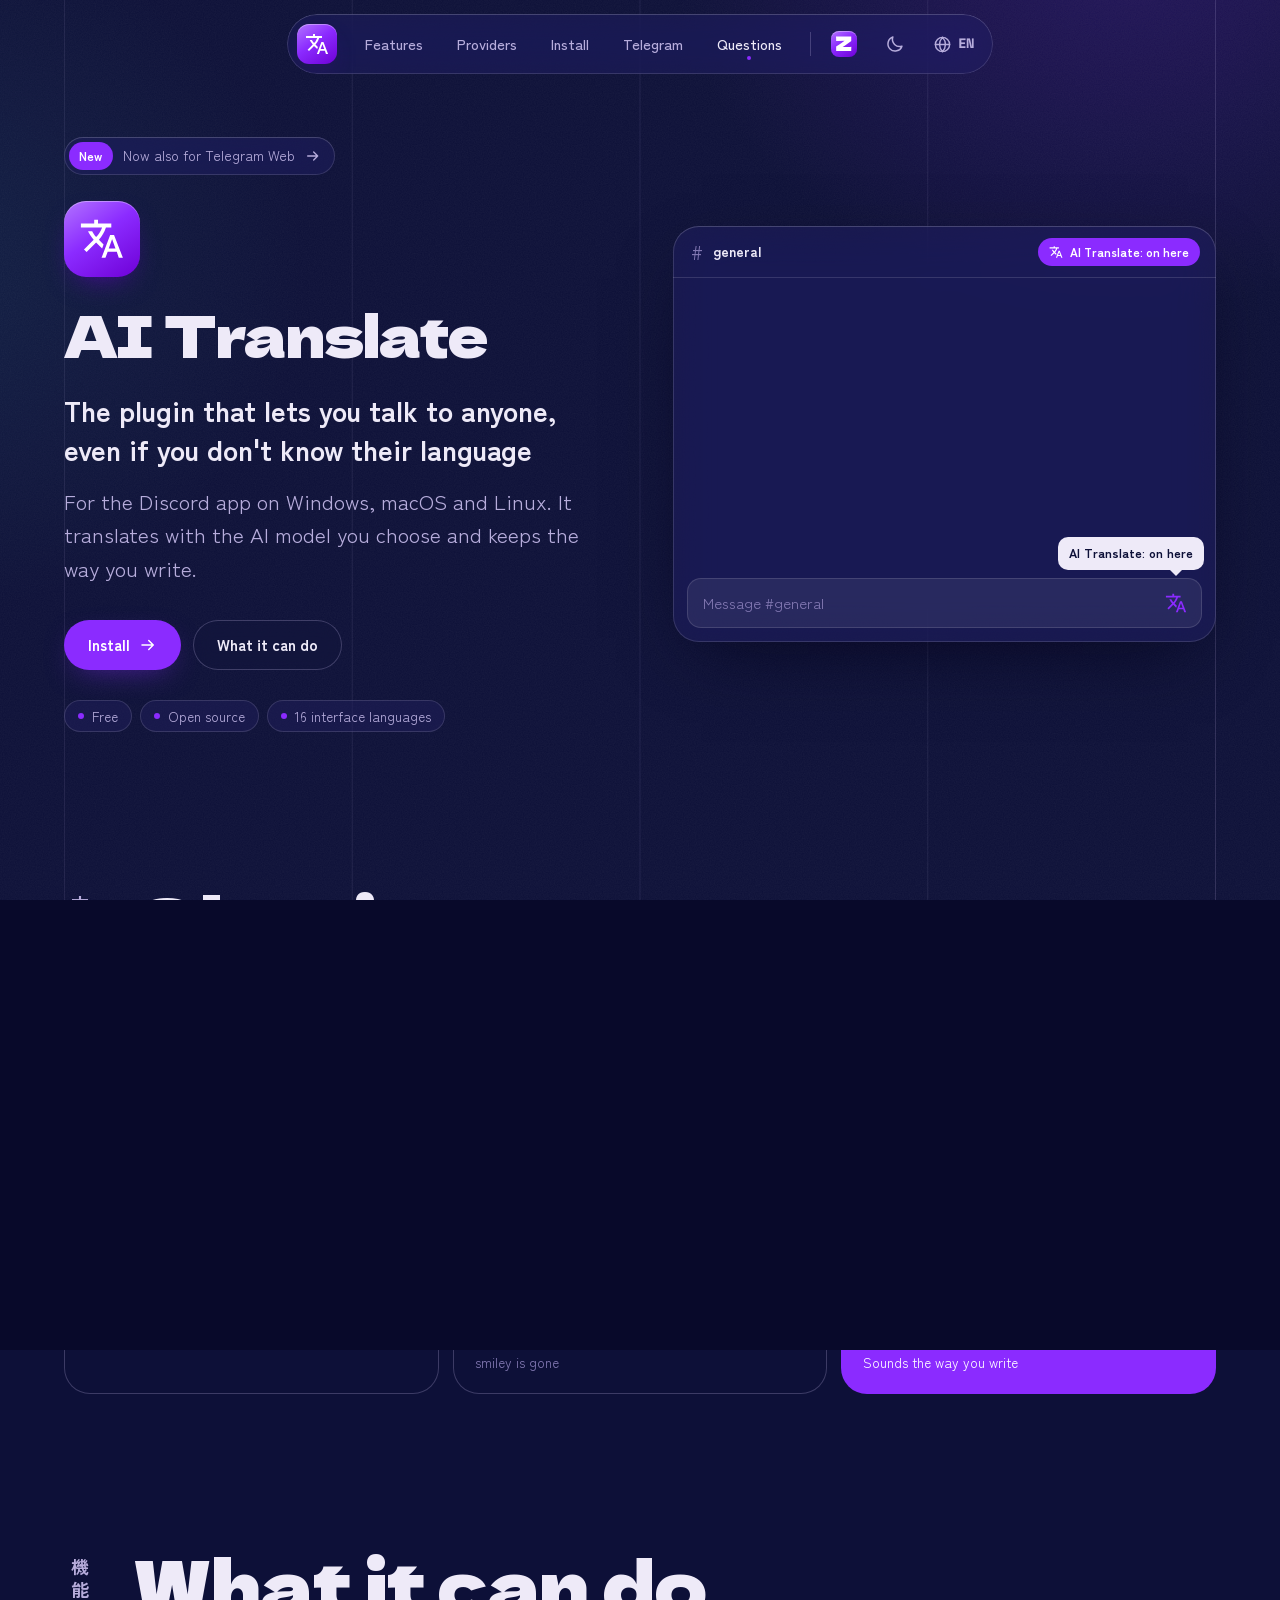
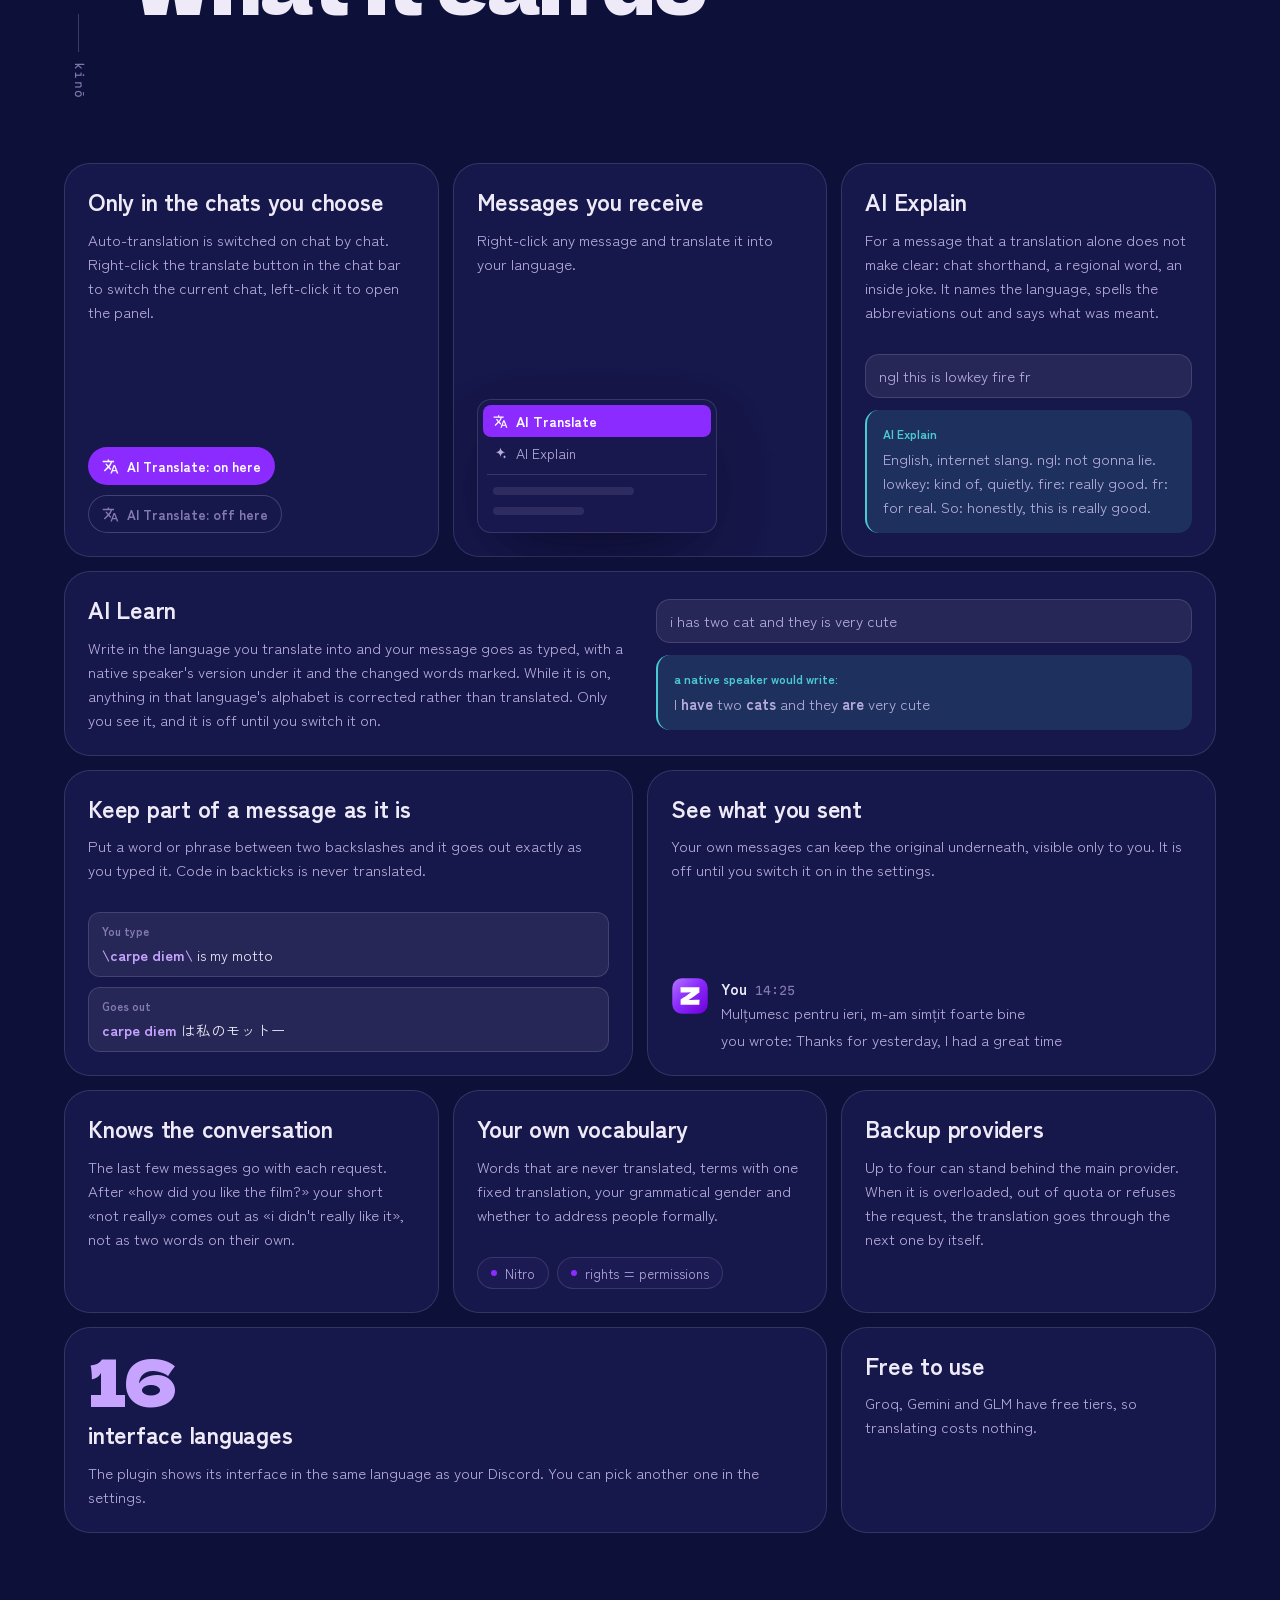
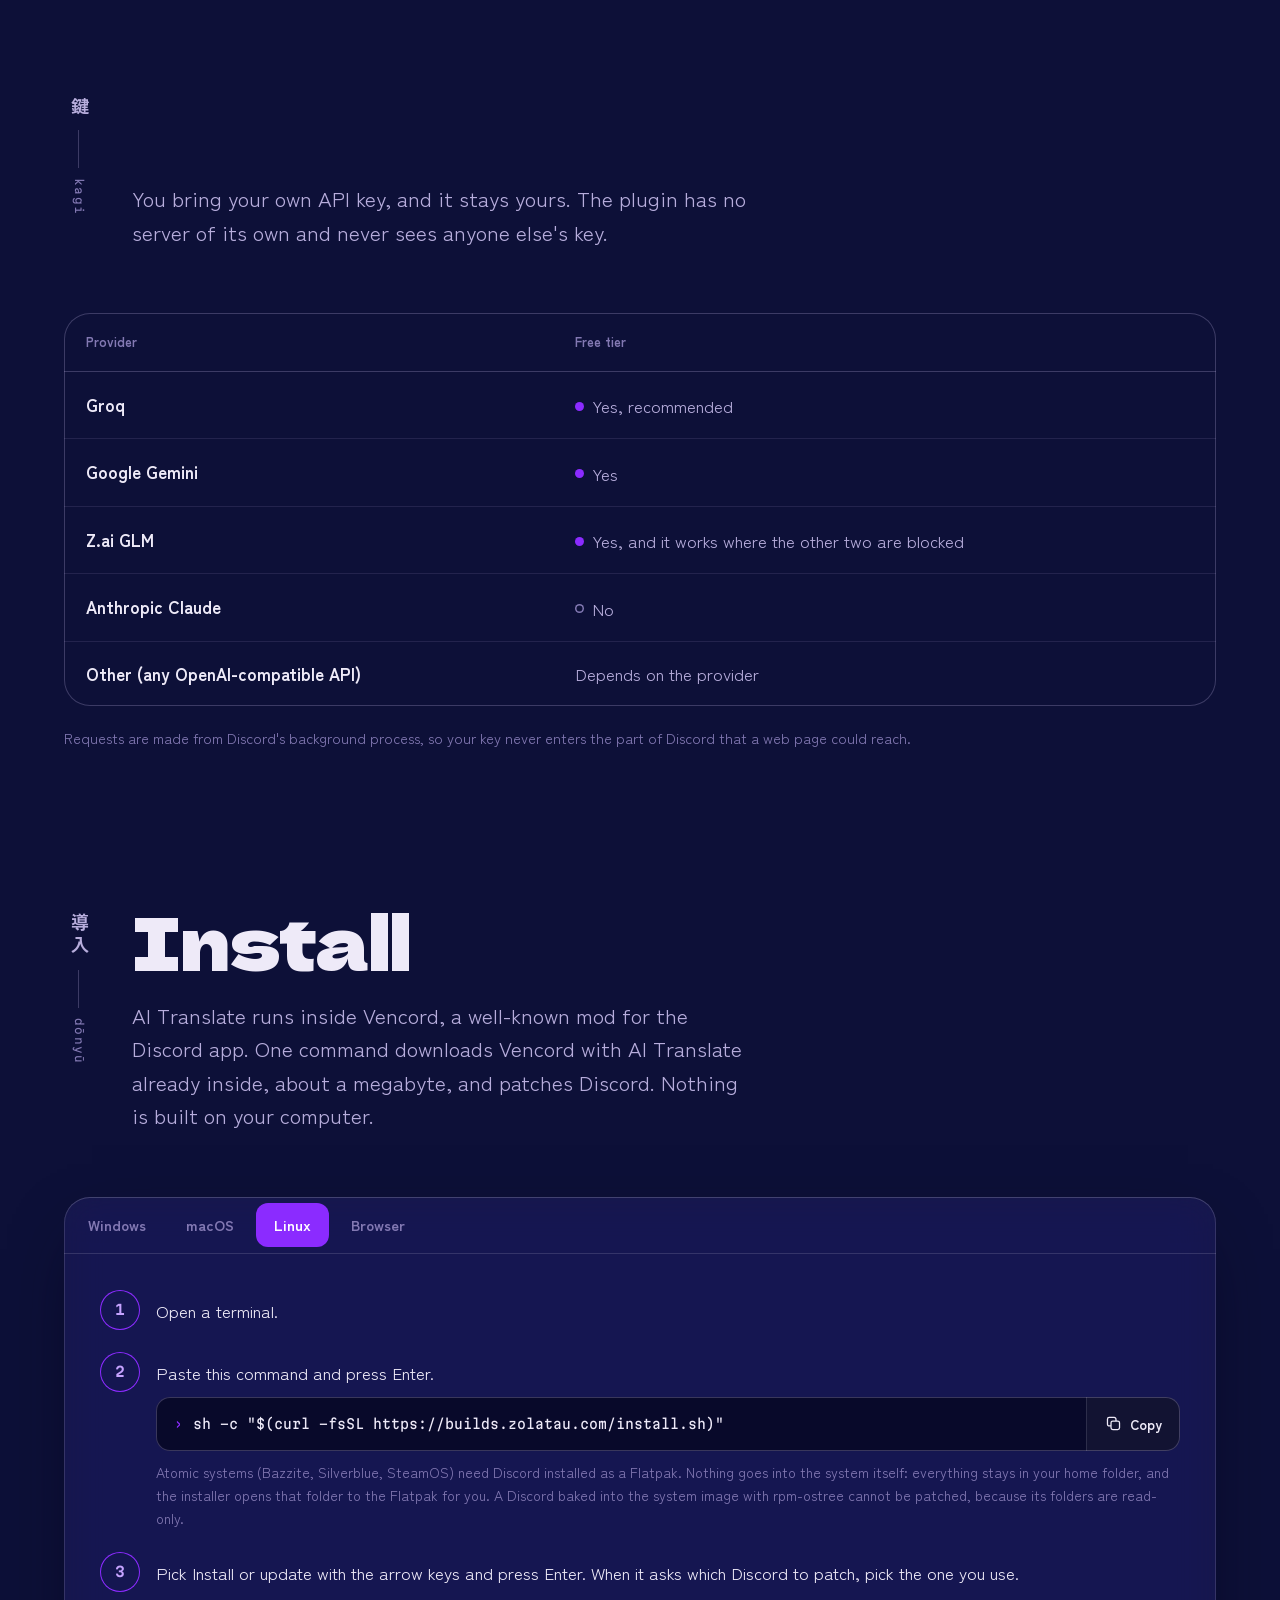
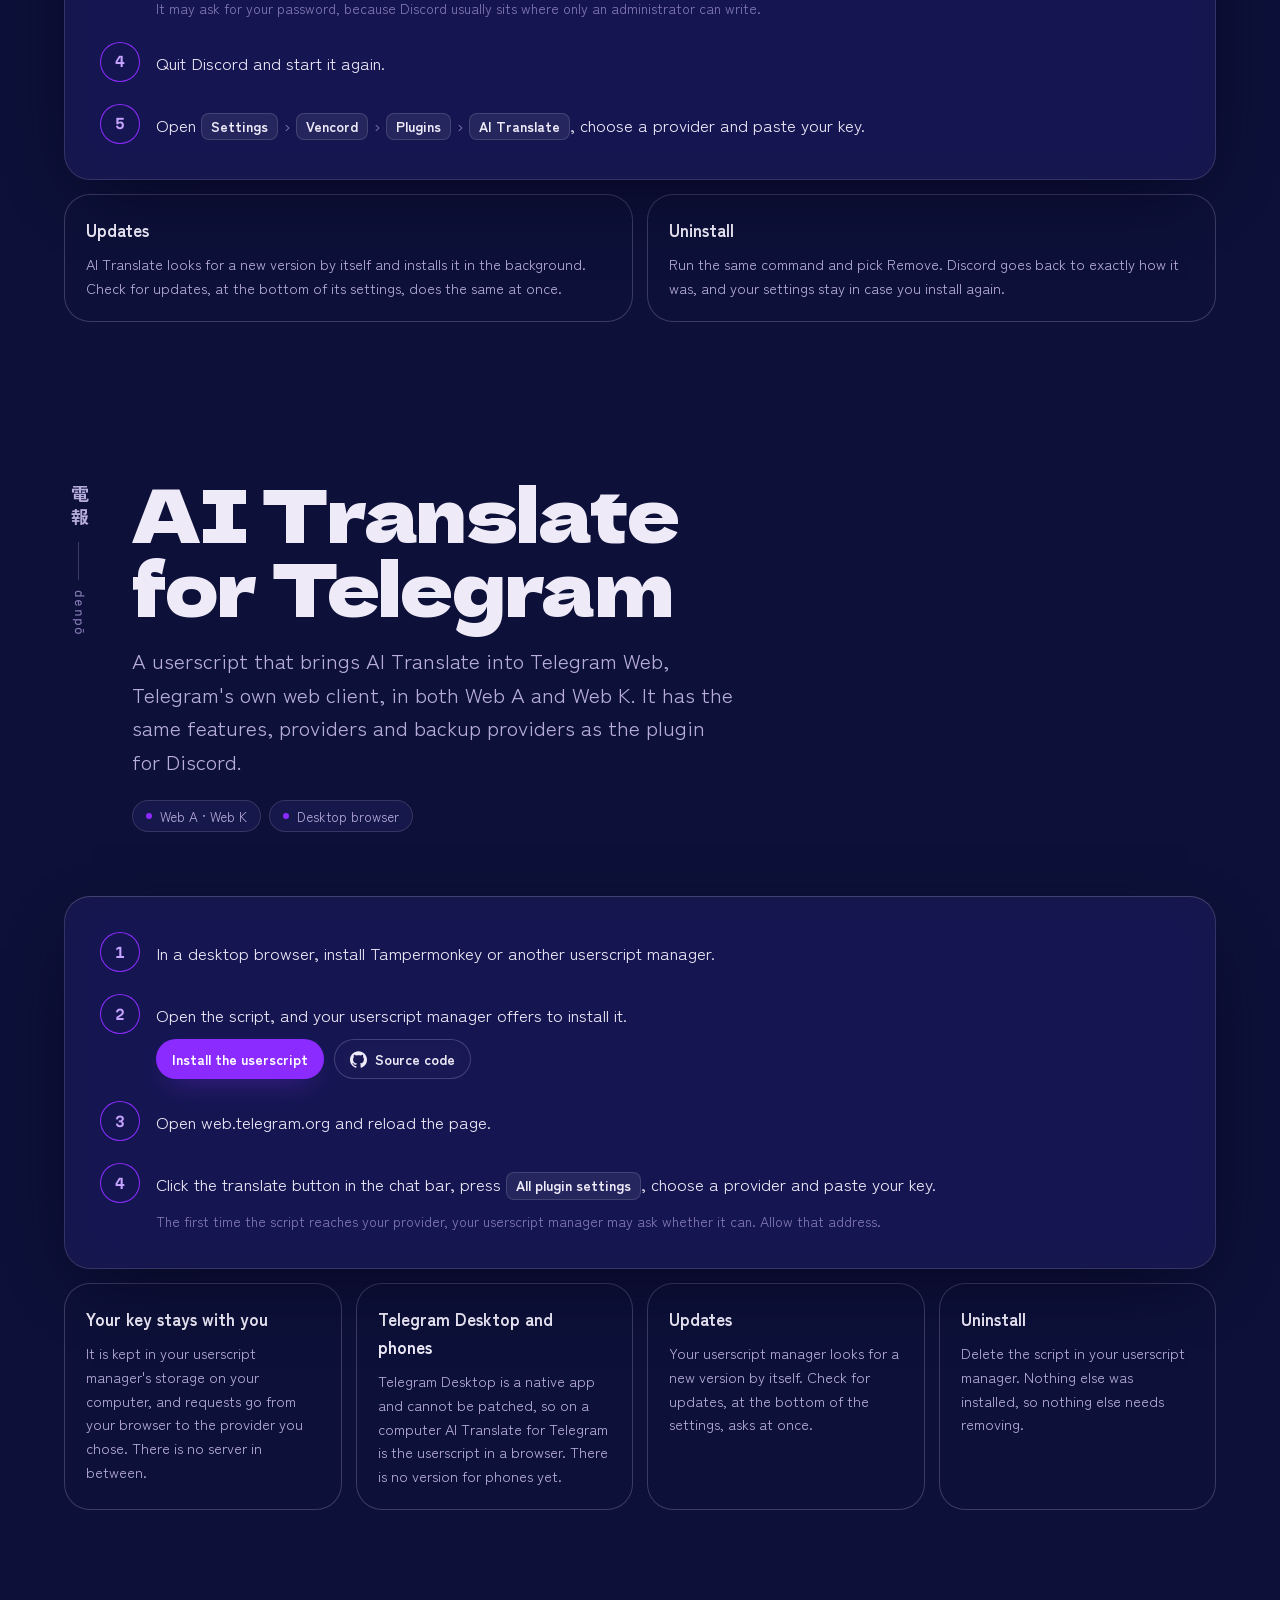
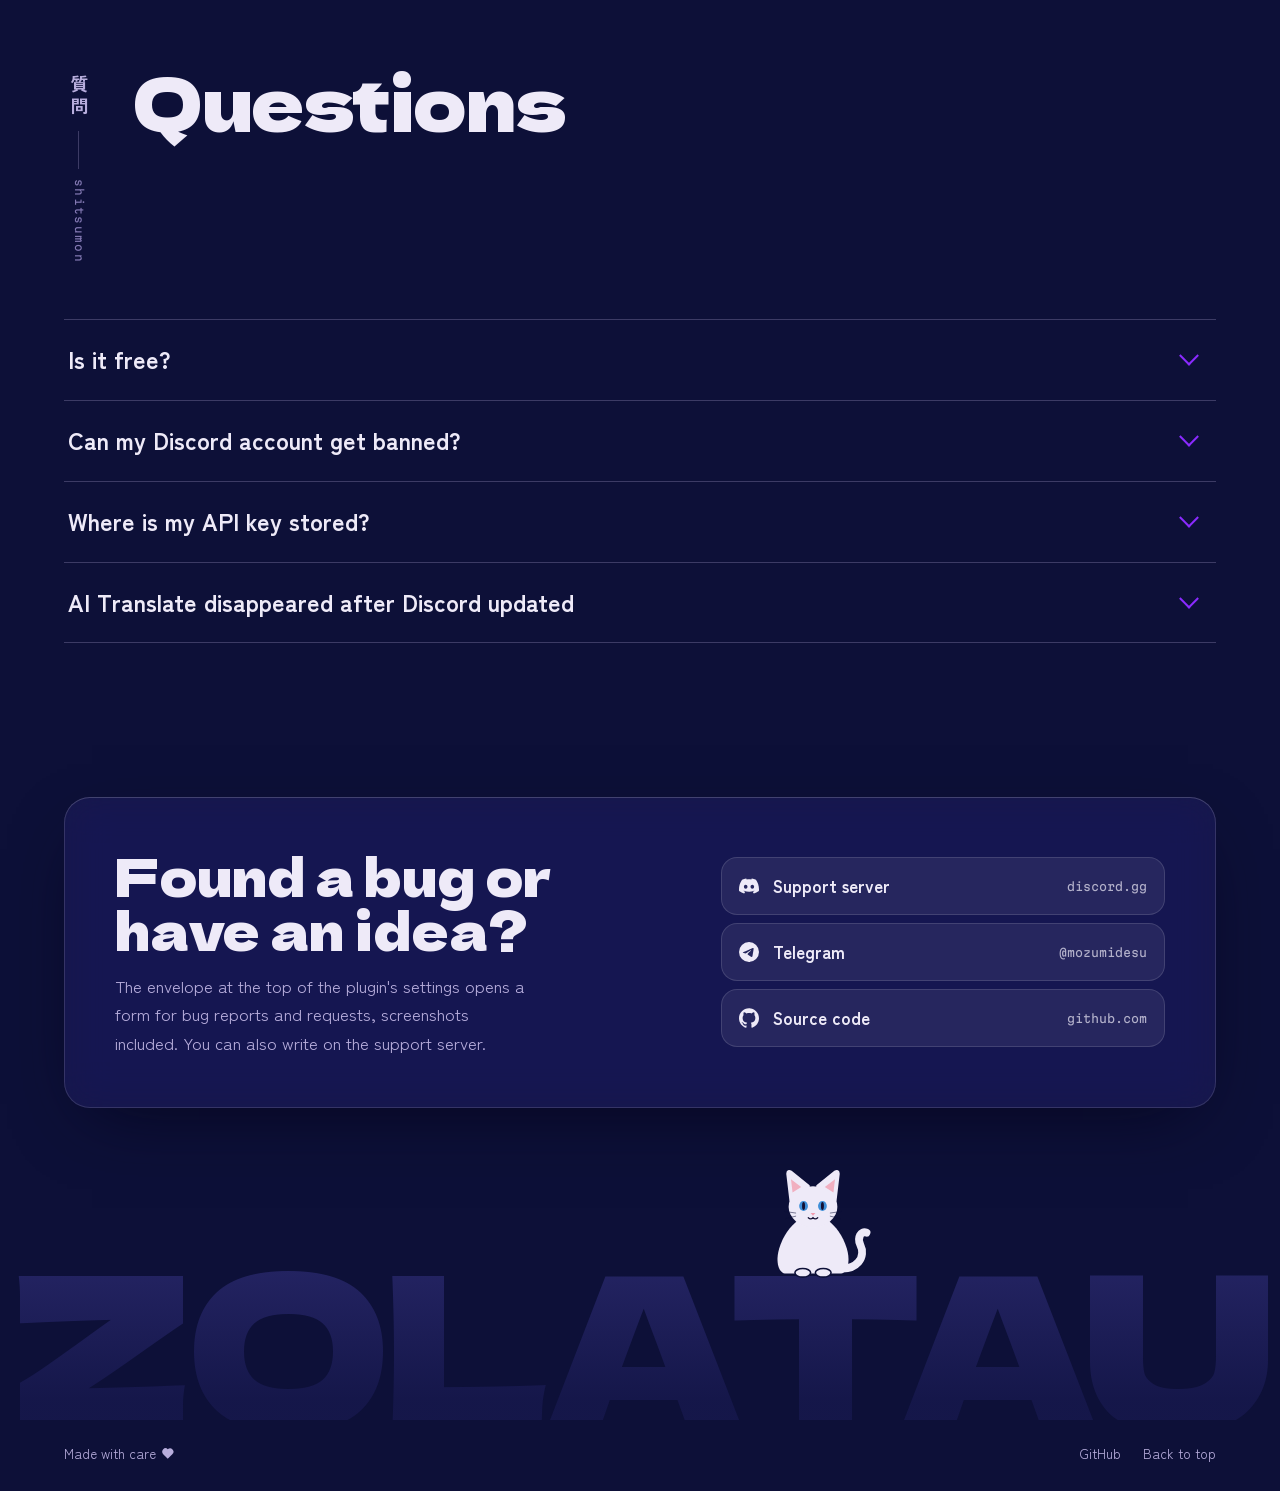
==== commit 28ab2b87: "Backup providers: up to four, tried in turn The tile still described the single backup there used to" ====
--- a/public/translate/index.html
+++ b/public/translate/index.html
@@ -272,8 +272,8 @@
           <div class="tile__art chips" aria-hidden="true"><span class="chip">Nitro</span><span class="chip">rights = permissions</span></div>
         </article>
         <article class="tile tile--c">
-          <h3 data-i18n="tr.f8t">Backup provider</h3>
-          <p data-i18n="tr.f8d">When the main provider is overloaded, out of quota or refuses the request, the translation quietly goes through the other one.</p>
+          <h3 data-i18n="tr.f8t">Backup providers</h3>
+          <p data-i18n="tr.f8d">Up to four can stand behind the main provider. When it is overloaded, out of quota or refuses the request, the translation goes through the next one by itself.</p>
         </article>
         <article class="tile tile--wide tile--langs">
           <p class="tile__num">16</p>
--- a/public/assets/css/fonts.css
+++ b/public/assets/css/fonts.css
@@ -5,34 +5,34 @@
 @font-face{font-family:"ZL Display";src:url(../fonts/dela-latin.woff2) format("woff2");font-weight:400;font-style:normal;font-display:swap;unicode-range:U+0000-00FF,U+0131,U+0152-0153,U+02BB-02BC,U+02C6,U+02DA,U+02DC,U+0304,U+0308,U+0329,U+2000-206F,U+20AC,U+2122,U+2191,U+2193,U+2212,U+2215,U+FEFF,U+FFFD;}
 @font-face{font-family:"ZL Display";src:url(../fonts/plexar-arabic-700.woff2) format("woff2");font-weight:400;font-style:normal;font-display:swap;unicode-range:U+0600-06FF,U+0750-077F,U+0870-088E,U+0890-0891,U+0897-08E1,U+08E3-08FF,U+200C-200E,U+2010-2011,U+204F,U+2E41,U+FB50-FDFF,U+FE70-FE74,U+FE76-FEFC,U+102E0-102FB,U+10E60-10E7E,U+10EC2-10EC4,U+10EFC-10EFF,U+1EE00-1EE03,U+1EE05-1EE1F,U+1EE21-1EE22,U+1EE24,U+1EE27,U+1EE29-1EE32,U+1EE34-1EE37,U+1EE39,U+1EE3B,U+1EE42,U+1EE47,U+1EE49,U+1EE4B,U+1EE4D-1EE4F,U+1EE51-1EE52,U+1EE54,U+1EE57,U+1EE59,U+1EE5B,U+1EE5D,U+1EE5F,U+1EE61-1EE62,U+1EE64,U+1EE67-1EE6A,U+1EE6C-1EE72,U+1EE74-1EE77,U+1EE79-1EE7C,U+1EE7E,U+1EE80-1EE89,U+1EE8B-1EE9B,U+1EEA1-1EEA3,U+1EEA5-1EEA9,U+1EEAB-1EEBB,U+1EEF0-1EEF1;}
 @font-face{font-family:"ZL Display";src:url(../fonts/plexth-thai-700.woff2) format("woff2");font-weight:400;font-style:normal;font-display:swap;unicode-range:U+02D7,U+0303,U+0331,U+0E01-0E5B,U+200C-200D,U+25CC;}
-@font-face{font-family:"ZL Display";src:url(../fonts/plexkr-korean-700.woff2) format("woff2");font-weight:400;font-style:normal;font-display:swap;unicode-range:U+AC00-AC01,U+AC04,U+AC10-AC11,U+AC19,U+AC1C,U+AC70,U+AC74,U+AC78,U+AC83,U+AC8C,U+ACA8,U+ACBD,U+ACC4,U+ACE0,U+ACF3,U+ACF5,U+ACFC,U+AD00,U+AD50,U+AD6C-AD6D,U+AD74,U+AD8C,U+ADF8,U+ADFC,U+AE00,U+AE0B,U+AE30,U+AE38,U+AE41,U+AE4C,U+AE54,U+AEBC,U+AECF,U+AED8,U+AFB8,U+AFC0,U+B010,U+B05D,U+B098,U+B0A0,U+B0A8-B0A9,U+B0B1,U+B0B4,U+B0B8,U+B108,U+B110,U+B118,U+B123-B124,U+B137,U+B18D,U+B204,U+B274,U+B290,U+B294,U+B298,U+B2A5,U+B2C8,U+B2D9,U+B2E4,U+B2E8,U+B2EB,U+B2F4,U+B2F9,U+B2FF-B300,U+B354,U+B370,U+B378,U+B3C4,U+B3C8,U+B3CC,U+B3D9,U+B3FC,U+B418,U+B41C,U+B420,U+B429,U+B450,U+B458,U+B461,U+B4DC,U+B4E0,U+B4E4,U+B4ED,U+B4F1,U+B514,U+B52A,U+B530,U+B54C,U+B560,U+B5A4,U+B610,U+B6F0,U+B73B,U+B77C-B77D,U+B78C,U+B798,U+B7A8,U+B7EC,U+B7F0,U+B807,U+B824-B825,U+B839,U+B840,U+B85C,U+B8CC,U+B8E8,U+B958,U+B974,U+B978,U+B97C,U+B984-B985,U+B9AC-B9AD,U+B9B0,U+B9BD,U+B9C8-B9C9,U+B9CC,U+B9D0,U+B9E8,U+BA4B,U+BA54,U+BA70,U+BA74,U+BA85,U+BA87,U+BAA8,U+BAB0,U+BB34,U+BB38,U+BB3B-BB3C,U+BBC0,U+BBF8-BBF9,U+BBFC,U+BC00,U+BC14,U+BC18,U+BC1B,U+BC1D,U+BC24,U+BC29,U+BC30-BC31,U+BC84,U+BC88,U+BC95,U+BCA8,U+BCC4,U+BCF4-BCF5,U+BCF8,U+BCFC,U+BD09,U+BD10,U+BD24,U+BD80,U+BD84,U+BD88,U+BD99,U+BE0C,U+BE44,U+BE4C,U+BE68,U+BFD0,U+C0AC-C0AD,U+C0B0,U+C0B4,U+C0C1,U+C0C8,U+C0DD,U+C0F7,U+C11C-C11D,U+C120,U+C124,U+C131,U+C138,U+C154,U+C18C-C18D,U+C190,U+C194,U+C1A1,U+C218,U+C26C,U+C2A4,U+C2A8,U+C2AC,U+C2B5,U+C2DC-C2DD,U+C2E0,U+C2E4,U+C2F6,U+C2F8,U+C4F0,U+C4F4,U+C4F8,U+C501,U+C544,U+C548,U+C54A,U+C54C,U+C558,U+C571,U+C57C-C57D,U+C591,U+C5B4,U+C5B8,U+C5BC,U+C5C4-C5C8,U+C5D0,U+C5D4,U+C5EC-C5ED,U+C5F0,U+C5F4,U+C5FD,U+C601,U+C608,U+C624,U+C639,U+C640,U+C654,U+C67C,U+C694,U+C6A9,U+C6B0,U+C6B4,U+C6B8,U+C6C3,U+C6CC,U+C6D0,U+C6E0,U+C6F9,U+C704,U+C720,U+C73C,U+C740,U+C744,U+C74C,U+C758,U+C774,U+C778,U+C77C-C77D,U+C783-C785,U+C788,U+C790-C791,U+C798,U+C7A1,U+C7A5,U+C7AC,U+C800-C801,U+C804,U+C808,U+C811,U+C815,U+C81C,U+C838,U+C84C,U+C870,U+C880,U+C88B-C88C,U+C8FC,U+C900,U+C904,U+C90D,U+C911,U+C990,U+C9C0-C9C1,U+C9C4,U+C9C8,U+C9D0-C9D1,U+C9DC,U+C9E7,U+CABD,U+CC3E,U+CC44,U+CC98,U+CCA8,U+CCAD,U+CCB4,U+CCD0,U+CD5C,U+CE20,U+CE58,U+CE68-CE69,U+CEF4,U+CF1C,U+CF20,U+CF2D,U+CF54,U+CF58,U+D06C,U+D074,U+D0A4,U+D0C0,U+D0DD,U+D0ED,U+D130,U+D14C,U+D15C,U+D1A0,U+D1B5,U+D22C,U+D2B8,U+D2BC,U+D2F0-D2F1,U+D305,U+D30C,U+D310,U+D328,U+D398,U+D3F0,U+D3F4,U+D45C,U+D480,U+D4E8,U+D504,U+D508,U+D50C,U+D558,U+D55C,U+D560,U+D568-D569,U+D574,U+D588-D589,U+D5C8,U+D600,U+D604,U+D638,U+D63C,U+D648,U+D654-D655,U+D658,U+D68D,U+D6C4,U+D734,U+D750,U+D770,U+D788,U+D78C;}
+@font-face{font-family:"ZL Display";src:url(../fonts/plexkr-korean-700.woff2) format("woff2");font-weight:400;font-style:normal;font-display:swap;unicode-range:U+AC00-AC01,U+AC04,U+AC10-AC11,U+AC19,U+AC1C,U+AC70,U+AC74,U+AC78,U+AC83,U+AC8C,U+ACA8,U+ACBD,U+ACC4,U+ACE0,U+ACF3,U+ACF5,U+ACFC,U+AD00,U+AD50,U+AD6C-AD6D,U+AD74,U+AD8C,U+ADF8,U+ADFC,U+AE00,U+AE0B,U+AE30,U+AE38,U+AE41,U+AE4C,U+AE54,U+AEBC,U+AECF,U+AED8,U+AFB8,U+AFC0,U+B010,U+B05D,U+B098,U+B0A0,U+B0A8-B0A9,U+B0B1,U+B0B4,U+B0B8,U+B108,U+B110,U+B118,U+B123-B124,U+B137,U+B18D,U+B204,U+B274,U+B290,U+B294,U+B298,U+B2A5,U+B2C8,U+B2D9,U+B2E4,U+B2E8,U+B2EB,U+B2F4,U+B2F9,U+B2FF-B300,U+B354,U+B370,U+B378,U+B3C4,U+B3C8,U+B3CC,U+B3D9,U+B3FC,U+B418,U+B41C,U+B420,U+B429,U+B450,U+B458,U+B461,U+B4A4,U+B4DC,U+B4E0,U+B4E4,U+B4ED,U+B4F1,U+B514,U+B52A,U+B530,U+B54C,U+B560,U+B5A4,U+B610,U+B6F0,U+B73B,U+B77C-B77D,U+B78C,U+B798,U+B7A8,U+B7EC,U+B7F0,U+B807,U+B824-B825,U+B839,U+B840,U+B85C,U+B8CC,U+B8E8,U+B958,U+B974,U+B978,U+B97C,U+B984-B985,U+B9AC-B9AD,U+B9B0,U+B9BD,U+B9C8-B9C9,U+B9CC,U+B9D0,U+B9E8,U+BA4B,U+BA54,U+BA70,U+BA74,U+BA85,U+BA87,U+BAA8,U+BAB0,U+BB34,U+BB38,U+BB3B-BB3C,U+BBC0,U+BBF8-BBF9,U+BBFC,U+BC00,U+BC14,U+BC18,U+BC1B,U+BC1D,U+BC24,U+BC29,U+BC30-BC31,U+BC84,U+BC88,U+BC95,U+BCA8,U+BCC4,U+BCF4-BCF5,U+BCF8,U+BCFC,U+BD09,U+BD10,U+BD24,U+BD80,U+BD84,U+BD88,U+BD99,U+BE0C,U+BE44,U+BE4C,U+BE68,U+BFD0,U+C0AC-C0AD,U+C0B0,U+C0B4,U+C0C1,U+C0C8,U+C0DD,U+C0F7,U+C11C-C11D,U+C120,U+C124,U+C131,U+C138,U+C154,U+C18C-C18D,U+C190,U+C194,U+C1A1,U+C218,U+C26C,U+C2A4,U+C2A8,U+C2AC,U+C2B5,U+C2DC-C2DD,U+C2E0,U+C2E4,U+C2F6,U+C2F8,U+C4F0,U+C4F4,U+C4F8,U+C501,U+C544,U+C548,U+C54A,U+C54C,U+C558,U+C571,U+C57C-C57D,U+C591,U+C5B4,U+C5B8,U+C5BC,U+C5C4-C5C8,U+C5D0,U+C5D4,U+C5EC-C5ED,U+C5F0,U+C5F4,U+C5FD,U+C601,U+C608,U+C624,U+C639,U+C640,U+C654,U+C67C,U+C694,U+C6A9,U+C6B0,U+C6B4,U+C6B8,U+C6C3,U+C6CC,U+C6D0,U+C6E0,U+C6F9,U+C704,U+C720,U+C73C,U+C740,U+C744,U+C74C,U+C758,U+C774,U+C778,U+C77C-C77D,U+C783-C785,U+C788,U+C790-C791,U+C798,U+C7A1,U+C7A5,U+C7AC,U+C800-C801,U+C804,U+C808,U+C811,U+C815,U+C81C,U+C838,U+C84C,U+C870,U+C880,U+C88B-C88C,U+C8FC,U+C900,U+C904,U+C90D,U+C911,U+C990,U+C9C0-C9C1,U+C9C4,U+C9C8,U+C9D0-C9D1,U+C9DC,U+C9E7,U+CABD,U+CC3E,U+CC44,U+CC98,U+CCA8,U+CCAD,U+CCB4,U+CCD0,U+CD5C,U+CE20,U+CE58,U+CE68-CE69,U+CEF4,U+CF1C,U+CF20,U+CF2D,U+CF54,U+CF58,U+D06C,U+D074,U+D0A4,U+D0C0,U+D0DD,U+D0ED,U+D130,U+D14C,U+D15C,U+D1A0,U+D1B5,U+D22C,U+D2B8,U+D2BC,U+D2F0-D2F1,U+D305,U+D30C,U+D310,U+D328,U+D398,U+D3F0,U+D3F4,U+D45C,U+D480,U+D4E8,U+D504,U+D508,U+D50C,U+D558,U+D55C,U+D560,U+D568-D569,U+D574,U+D588-D589,U+D5C8,U+D600,U+D604,U+D638,U+D63C,U+D648,U+D654-D655,U+D658,U+D68D,U+D6C4,U+D734,U+D750,U+D770,U+D788,U+D78C;}
 @font-face{font-family:"ZL Display Latin";src:url(../fonts/dela-cyrillic.woff2) format("woff2");font-weight:400;font-style:normal;font-display:swap;unicode-range:U+0301,U+0400-045F,U+0490-0491,U+04B0-04B1,U+2116;}
 @font-face{font-family:"ZL Display Latin";src:url(../fonts/dela-vietnamese.woff2) format("woff2");font-weight:400;font-style:normal;font-display:swap;unicode-range:U+0102-0103,U+0110-0111,U+0128-0129,U+0168-0169,U+01A0-01A1,U+01AF-01B0,U+0300-0301,U+0303-0304,U+0308-0309,U+0323,U+0329,U+1EA0-1EF9,U+20AB;}
 @font-face{font-family:"ZL Display Latin";src:url(../fonts/dela-latin-ext.woff2) format("woff2");font-weight:400;font-style:normal;font-display:swap;unicode-range:U+0100-02BA,U+02BD-02C5,U+02C7-02CC,U+02CE-02D7,U+02DD-02FF,U+0304,U+0308,U+0329,U+1D00-1DBF,U+1E00-1E9F,U+1EF2-1EFF,U+2020,U+20A0-20AB,U+20AD-20C0,U+2113,U+2C60-2C7F,U+A720-A7FF;}
 @font-face{font-family:"ZL Display Latin";src:url(../fonts/dela-latin.woff2) format("woff2");font-weight:400;font-style:normal;font-display:swap;unicode-range:U+0000-00FF,U+0131,U+0152-0153,U+02BB-02BC,U+02C6,U+02DA,U+02DC,U+0304,U+0308,U+0329,U+2000-206F,U+20AC,U+2122,U+2191,U+2193,U+2212,U+2215,U+FEFF,U+FFFD;}
 @font-face{font-family:"ZL Display Latin";src:url(../fonts/plexar-arabic-700.woff2) format("woff2");font-weight:400;font-style:normal;font-display:swap;unicode-range:U+0600-06FF,U+0750-077F,U+0870-088E,U+0890-0891,U+0897-08E1,U+08E3-08FF,U+200C-200E,U+2010-2011,U+204F,U+2E41,U+FB50-FDFF,U+FE70-FE74,U+FE76-FEFC,U+102E0-102FB,U+10E60-10E7E,U+10EC2-10EC4,U+10EFC-10EFF,U+1EE00-1EE03,U+1EE05-1EE1F,U+1EE21-1EE22,U+1EE24,U+1EE27,U+1EE29-1EE32,U+1EE34-1EE37,U+1EE39,U+1EE3B,U+1EE42,U+1EE47,U+1EE49,U+1EE4B,U+1EE4D-1EE4F,U+1EE51-1EE52,U+1EE54,U+1EE57,U+1EE59,U+1EE5B,U+1EE5D,U+1EE5F,U+1EE61-1EE62,U+1EE64,U+1EE67-1EE6A,U+1EE6C-1EE72,U+1EE74-1EE77,U+1EE79-1EE7C,U+1EE7E,U+1EE80-1EE89,U+1EE8B-1EE9B,U+1EEA1-1EEA3,U+1EEA5-1EEA9,U+1EEAB-1EEBB,U+1EEF0-1EEF1;}
 @font-face{font-family:"ZL Display Latin";src:url(../fonts/plexth-thai-700.woff2) format("woff2");font-weight:400;font-style:normal;font-display:swap;unicode-range:U+02D7,U+0303,U+0331,U+0E01-0E5B,U+200C-200D,U+25CC;}
-@font-face{font-family:"ZL Display Latin";src:url(../fonts/plexkr-korean-700.woff2) format("woff2");font-weight:400;font-style:normal;font-display:swap;unicode-range:U+AC00-AC01,U+AC04,U+AC10-AC11,U+AC19,U+AC1C,U+AC70,U+AC74,U+AC78,U+AC83,U+AC8C,U+ACA8,U+ACBD,U+ACC4,U+ACE0,U+ACF3,U+ACF5,U+ACFC,U+AD00,U+AD50,U+AD6C-AD6D,U+AD74,U+AD8C,U+ADF8,U+ADFC,U+AE00,U+AE0B,U+AE30,U+AE38,U+AE41,U+AE4C,U+AE54,U+AEBC,U+AECF,U+AED8,U+AFB8,U+AFC0,U+B010,U+B05D,U+B098,U+B0A0,U+B0A8-B0A9,U+B0B1,U+B0B4,U+B0B8,U+B108,U+B110,U+B118,U+B123-B124,U+B137,U+B18D,U+B204,U+B274,U+B290,U+B294,U+B298,U+B2A5,U+B2C8,U+B2D9,U+B2E4,U+B2E8,U+B2EB,U+B2F4,U+B2F9,U+B2FF-B300,U+B354,U+B370,U+B378,U+B3C4,U+B3C8,U+B3CC,U+B3D9,U+B3FC,U+B418,U+B41C,U+B420,U+B429,U+B450,U+B458,U+B461,U+B4DC,U+B4E0,U+B4E4,U+B4ED,U+B4F1,U+B514,U+B52A,U+B530,U+B54C,U+B560,U+B5A4,U+B610,U+B6F0,U+B73B,U+B77C-B77D,U+B78C,U+B798,U+B7A8,U+B7EC,U+B7F0,U+B807,U+B824-B825,U+B839,U+B840,U+B85C,U+B8CC,U+B8E8,U+B958,U+B974,U+B978,U+B97C,U+B984-B985,U+B9AC-B9AD,U+B9B0,U+B9BD,U+B9C8-B9C9,U+B9CC,U+B9D0,U+B9E8,U+BA4B,U+BA54,U+BA70,U+BA74,U+BA85,U+BA87,U+BAA8,U+BAB0,U+BB34,U+BB38,U+BB3B-BB3C,U+BBC0,U+BBF8-BBF9,U+BBFC,U+BC00,U+BC14,U+BC18,U+BC1B,U+BC1D,U+BC24,U+BC29,U+BC30-BC31,U+BC84,U+BC88,U+BC95,U+BCA8,U+BCC4,U+BCF4-BCF5,U+BCF8,U+BCFC,U+BD09,U+BD10,U+BD24,U+BD80,U+BD84,U+BD88,U+BD99,U+BE0C,U+BE44,U+BE4C,U+BE68,U+BFD0,U+C0AC-C0AD,U+C0B0,U+C0B4,U+C0C1,U+C0C8,U+C0DD,U+C0F7,U+C11C-C11D,U+C120,U+C124,U+C131,U+C138,U+C154,U+C18C-C18D,U+C190,U+C194,U+C1A1,U+C218,U+C26C,U+C2A4,U+C2A8,U+C2AC,U+C2B5,U+C2DC-C2DD,U+C2E0,U+C2E4,U+C2F6,U+C2F8,U+C4F0,U+C4F4,U+C4F8,U+C501,U+C544,U+C548,U+C54A,U+C54C,U+C558,U+C571,U+C57C-C57D,U+C591,U+C5B4,U+C5B8,U+C5BC,U+C5C4-C5C8,U+C5D0,U+C5D4,U+C5EC-C5ED,U+C5F0,U+C5F4,U+C5FD,U+C601,U+C608,U+C624,U+C639,U+C640,U+C654,U+C67C,U+C694,U+C6A9,U+C6B0,U+C6B4,U+C6B8,U+C6C3,U+C6CC,U+C6D0,U+C6E0,U+C6F9,U+C704,U+C720,U+C73C,U+C740,U+C744,U+C74C,U+C758,U+C774,U+C778,U+C77C-C77D,U+C783-C785,U+C788,U+C790-C791,U+C798,U+C7A1,U+C7A5,U+C7AC,U+C800-C801,U+C804,U+C808,U+C811,U+C815,U+C81C,U+C838,U+C84C,U+C870,U+C880,U+C88B-C88C,U+C8FC,U+C900,U+C904,U+C90D,U+C911,U+C990,U+C9C0-C9C1,U+C9C4,U+C9C8,U+C9D0-C9D1,U+C9DC,U+C9E7,U+CABD,U+CC3E,U+CC44,U+CC98,U+CCA8,U+CCAD,U+CCB4,U+CCD0,U+CD5C,U+CE20,U+CE58,U+CE68-CE69,U+CEF4,U+CF1C,U+CF20,U+CF2D,U+CF54,U+CF58,U+D06C,U+D074,U+D0A4,U+D0C0,U+D0DD,U+D0ED,U+D130,U+D14C,U+D15C,U+D1A0,U+D1B5,U+D22C,U+D2B8,U+D2BC,U+D2F0-D2F1,U+D305,U+D30C,U+D310,U+D328,U+D398,U+D3F0,U+D3F4,U+D45C,U+D480,U+D4E8,U+D504,U+D508,U+D50C,U+D558,U+D55C,U+D560,U+D568-D569,U+D574,U+D588-D589,U+D5C8,U+D600,U+D604,U+D638,U+D63C,U+D648,U+D654-D655,U+D658,U+D68D,U+D6C4,U+D734,U+D750,U+D770,U+D788,U+D78C;}
+@font-face{font-family:"ZL Display Latin";src:url(../fonts/plexkr-korean-700.woff2) format("woff2");font-weight:400;font-style:normal;font-display:swap;unicode-range:U+AC00-AC01,U+AC04,U+AC10-AC11,U+AC19,U+AC1C,U+AC70,U+AC74,U+AC78,U+AC83,U+AC8C,U+ACA8,U+ACBD,U+ACC4,U+ACE0,U+ACF3,U+ACF5,U+ACFC,U+AD00,U+AD50,U+AD6C-AD6D,U+AD74,U+AD8C,U+ADF8,U+ADFC,U+AE00,U+AE0B,U+AE30,U+AE38,U+AE41,U+AE4C,U+AE54,U+AEBC,U+AECF,U+AED8,U+AFB8,U+AFC0,U+B010,U+B05D,U+B098,U+B0A0,U+B0A8-B0A9,U+B0B1,U+B0B4,U+B0B8,U+B108,U+B110,U+B118,U+B123-B124,U+B137,U+B18D,U+B204,U+B274,U+B290,U+B294,U+B298,U+B2A5,U+B2C8,U+B2D9,U+B2E4,U+B2E8,U+B2EB,U+B2F4,U+B2F9,U+B2FF-B300,U+B354,U+B370,U+B378,U+B3C4,U+B3C8,U+B3CC,U+B3D9,U+B3FC,U+B418,U+B41C,U+B420,U+B429,U+B450,U+B458,U+B461,U+B4A4,U+B4DC,U+B4E0,U+B4E4,U+B4ED,U+B4F1,U+B514,U+B52A,U+B530,U+B54C,U+B560,U+B5A4,U+B610,U+B6F0,U+B73B,U+B77C-B77D,U+B78C,U+B798,U+B7A8,U+B7EC,U+B7F0,U+B807,U+B824-B825,U+B839,U+B840,U+B85C,U+B8CC,U+B8E8,U+B958,U+B974,U+B978,U+B97C,U+B984-B985,U+B9AC-B9AD,U+B9B0,U+B9BD,U+B9C8-B9C9,U+B9CC,U+B9D0,U+B9E8,U+BA4B,U+BA54,U+BA70,U+BA74,U+BA85,U+BA87,U+BAA8,U+BAB0,U+BB34,U+BB38,U+BB3B-BB3C,U+BBC0,U+BBF8-BBF9,U+BBFC,U+BC00,U+BC14,U+BC18,U+BC1B,U+BC1D,U+BC24,U+BC29,U+BC30-BC31,U+BC84,U+BC88,U+BC95,U+BCA8,U+BCC4,U+BCF4-BCF5,U+BCF8,U+BCFC,U+BD09,U+BD10,U+BD24,U+BD80,U+BD84,U+BD88,U+BD99,U+BE0C,U+BE44,U+BE4C,U+BE68,U+BFD0,U+C0AC-C0AD,U+C0B0,U+C0B4,U+C0C1,U+C0C8,U+C0DD,U+C0F7,U+C11C-C11D,U+C120,U+C124,U+C131,U+C138,U+C154,U+C18C-C18D,U+C190,U+C194,U+C1A1,U+C218,U+C26C,U+C2A4,U+C2A8,U+C2AC,U+C2B5,U+C2DC-C2DD,U+C2E0,U+C2E4,U+C2F6,U+C2F8,U+C4F0,U+C4F4,U+C4F8,U+C501,U+C544,U+C548,U+C54A,U+C54C,U+C558,U+C571,U+C57C-C57D,U+C591,U+C5B4,U+C5B8,U+C5BC,U+C5C4-C5C8,U+C5D0,U+C5D4,U+C5EC-C5ED,U+C5F0,U+C5F4,U+C5FD,U+C601,U+C608,U+C624,U+C639,U+C640,U+C654,U+C67C,U+C694,U+C6A9,U+C6B0,U+C6B4,U+C6B8,U+C6C3,U+C6CC,U+C6D0,U+C6E0,U+C6F9,U+C704,U+C720,U+C73C,U+C740,U+C744,U+C74C,U+C758,U+C774,U+C778,U+C77C-C77D,U+C783-C785,U+C788,U+C790-C791,U+C798,U+C7A1,U+C7A5,U+C7AC,U+C800-C801,U+C804,U+C808,U+C811,U+C815,U+C81C,U+C838,U+C84C,U+C870,U+C880,U+C88B-C88C,U+C8FC,U+C900,U+C904,U+C90D,U+C911,U+C990,U+C9C0-C9C1,U+C9C4,U+C9C8,U+C9D0-C9D1,U+C9DC,U+C9E7,U+CABD,U+CC3E,U+CC44,U+CC98,U+CCA8,U+CCAD,U+CCB4,U+CCD0,U+CD5C,U+CE20,U+CE58,U+CE68-CE69,U+CEF4,U+CF1C,U+CF20,U+CF2D,U+CF54,U+CF58,U+D06C,U+D074,U+D0A4,U+D0C0,U+D0DD,U+D0ED,U+D130,U+D14C,U+D15C,U+D1A0,U+D1B5,U+D22C,U+D2B8,U+D2BC,U+D2F0-D2F1,U+D305,U+D30C,U+D310,U+D328,U+D398,U+D3F0,U+D3F4,U+D45C,U+D480,U+D4E8,U+D504,U+D508,U+D50C,U+D558,U+D55C,U+D560,U+D568-D569,U+D574,U+D588-D589,U+D5C8,U+D600,U+D604,U+D638,U+D63C,U+D648,U+D654-D655,U+D658,U+D68D,U+D6C4,U+D734,U+D750,U+D770,U+D788,U+D78C;}
 @font-face{font-family:"ZL Display";src:url(../fonts/dela-ja-decor.woff2) format("woff2");font-weight:400;font-style:normal;font-display:swap;unicode-range:U+3053,U+3061,U+306B,U+306F,U+3093,U+30A1-30A2,U+30A4,U+30A6,U+30A8,U+30AA-30AB,U+30AD,U+30AF,U+30B1,U+30B3,U+30B5,U+30B7,U+30B9,U+30BB,U+30BD,U+30BF,U+30C1,U+30C4,U+30C6,U+30C8,U+30CA-30CF,U+30D2,U+30D5,U+30D8,U+30DB,U+30DE-30E2,U+30E4,U+30E6,U+30E8-30ED,U+30EF,U+30F3-30F4,U+4E07,U+4E2D,U+4EBA,U+4ECB,U+4F0A,U+4F4F,U+5165,U+52A9,U+53E3,U+554F,U+571F,U+5831,U+5927,U+597D,U+5B57,U+5C0E-5C0F,U+5C71,U+5DDD,U+5DF1,U+5FC3,U+624B,U+6587,U+65E5,U+6708,U+6728,U+672C,U+6A5F,U+6B73,U+6C34,U+706B,U+76EE,U+7D39,U+7D61,U+7FFB,U+8033,U+80FD,U+81EA,U+8302,U+8A00,U+8A33,U+8A71,U+8A9E,U+8CEA,U+9023,U+91D1,U+9375,U+96FB,U+97F3;}
-@font-face{font-family:"ZL Display";src:url(../fonts/dela-ja.woff2) format("woff2");font-weight:400;font-style:normal;font-display:swap;unicode-range:U+3000-3003,U+3005-3012,U+3014-3019,U+301C,U+3041-3052,U+3054-3060,U+3062-306A,U+306C-306E,U+3070-3092,U+3094,U+309D-309E,U+30A0,U+30A3,U+30A5,U+30A7,U+30A9,U+30AC,U+30AE,U+30B0,U+30B2,U+30B4,U+30B6,U+30B8,U+30BA,U+30BC,U+30BE,U+30C0,U+30C2-30C3,U+30C5,U+30C7,U+30C9,U+30D0-30D1,U+30D3-30D4,U+30D6-30D7,U+30D9-30DA,U+30DC-30DD,U+30E3,U+30E5,U+30E7,U+30EE,U+30F0-30F2,U+30F5-30FE,U+4E00-4E01,U+4E0A-4E0B,U+4E0D-4E0E,U+4E14,U+4E21,U+4E2A,U+4E3B,U+4E4B,U+4E5F,U+4E86,U+4E88,U+4E8C,U+4E8E,U+4E92,U+4E9B,U+4EC0,U+4ECA,U+4ECD-4ECE,U+4ED6,U+4ED8,U+4EE3-4EE5,U+4EF6,U+4EFB,U+4F11,U+4F1A,U+4F1D,U+4F46,U+4F4D,U+4F55,U+4F5C,U+4F7F,U+4F8B,U+4FBF,U+4FC4,U+4FDA,U+4FDD,U+4FE1,U+4FEE,U+5047,U+505A,U+505C,U+5099,U+50CF,U+5141,U+5143,U+5148,U+514D,U+5168,U+516C,U+5176-5177,U+517C,U+5185,U+518D,U+5199,U+51B3,U+51E0-51E1,U+51FA,U+5206-5207,U+521D,U+5229,U+5230,U+5236-5237,U+524A,U+524D,U+529B,U+529F-52A0,U+52B9,U+52C9,U+52D5,U+5316,U+533A,U+534A,U+5370,U+5373-5374,U+5378,U+539F,U+53BB,U+53CA,U+53CD-53CE,U+53D6-53D7,U+53E5,U+53EA,U+53EF-53F0,U+53F3,U+53F7,U+5408,U+540C-540E,U+5411,U+5426,U+544A,U+5473,U+547C-547D,U+548C,U+5546,U+559C,U+5668,U+56DE,U+56E0,U+56F2,U+56FA,U+5708,U+5728,U+5730,U+5740,U+578B,U+57CE,U+57DF,U+5834,U+5883,U+5909,U+591A,U+591C,U+5929-592A,U+5931,U+5982,U+59CB,U+59FF,U+5B50,U+5B58,U+5B66,U+5B83,U+5B89,U+5B8C,U+5B98,U+5B9A,U+5B9F,U+5BA2,U+5BB6,U+5BB9,U+5BC6,U+5BE7,U+5BFE,U+5C01-5C02,U+5C0B,U+5C11,U+5C31,U+5C3C,U+5C4A,U+5C55,U+5C5E,U+5DE5-5DE6,U+5DEE,U+5DF2,U+5E02,U+5E38,U+5E72,U+5E74,U+5E76,U+5E95,U+5EA6-5EA7,U+5EFA,U+5F0F,U+5F15,U+5F35,U+5F37,U+5F53,U+5F71,U+5F80,U+5F88,U+5F8C,U+5F97,U+5FA9,U+5FAE,U+5FDC,U+5FEB,U+600E,U+601D,U+6027,U+6062,U+6064,U+606F,U+6084,U+60C5,U+60F3,U+610F,U+6210-6211,U+6216,U+622A,U+623B,U+6240,U+624D,U+6253,U+627E,U+628A,U+629E,U+62BC,U+62D2,U+62E1,U+6301,U+6309,U+6389,U+638C,U+63A2,U+63A5,U+63A8,U+63D0,U+63D2,U+63DB,U+63E1,U+642C,U+64CD,U+652F,U+6536,U+6539,U+653E,U+6563,U+656C,U+6570,U+6574,U+6599,U+659C,U+65AF-65B0,U+65B9,U+65E0,U+65E2,U+65E9,U+660E,U+6620,U+6628,U+662F,U+6642,U+666E,U+6697,U+66F4,U+66F8,U+66FF-6700,U+6709,U+670D,U+671B,U+671F,U+672B,U+673A,U+6760-6761,U+6765,U+677F,U+679C,U+67A0,U+67B6,U+6848,U+6897,U+68B0,U+68D2,U+697D,U+6A21,U+6B04,U+6B21,U+6B3E,U+6B62-6B64,U+6B8B,U+6BB5,U+6BCD,U+6C38,U+6C42,U+6C7A,U+6CA1,U+6CD5,U+6D41,U+6D45,U+6D88,U+6DF1,U+6DF7,U+6DFB,U+6E08,U+6E90,U+70B9,U+7121,U+7136,U+7167,U+7248,U+7279,U+72EC,U+732B,U+73A9,U+73FE,U+7406,U+74B0,U+751F,U+7528,U+753B,U+754C,U+7559,U+7565,U+767D,U+7684,U+76F4,U+76F8,U+770B,U+771F,U+7740,U+77E2,U+77E5,U+77ED,U+78BA,U+793A,U+79C1,U+79F0,U+79FB,U+7A0B,U+7A7A,U+7A7F,U+7ACB,U+7AE0,U+7AEF,U+7B11,U+7B2C,U+7B49,U+7B52,U+7B97,U+7BA1,U+7C98,U+7CFB,U+7D04,U+7D44,U+7D9A,U+7F51,U+7F6E,U+8005,U+800C,U+804A,U+805E,U+80B2,U+811A,U+822C,U+8272,U+82B1,U+82F1,U+8350,U+83DC,U+884C,U+8857,U+8868,U+88AB,U+88C5,U+897F,U+8981,U+898B,U+898F,U+899A,U+89E3,U+89E6,U+8A2D,U+8A31,U+8A73,U+8A8D,U+8AAC-8AAD,U+8AB0,U+8CBC,U+8D70,U+8D77,U+8D8A,U+8DDF,U+8DF3,U+8EAB,U+8F2A,U+8FBC,U+8FD1,U+8FF7,U+9001,U+901A,U+9020,U+904D,U+9053-9054,U+9078,U+90A3,U+90E8,U+90FD,U+91CC-91CD,U+9589,U+958B,U+9593,U+9644,U+964D,U+9650,U+9664,U+9685,U+968F,U+96C6,U+96D1,U+9700,U+9759,U+9762,U+9818,U+982D,U+9854,U+9996,U+9AD8,U+9ED8,U+FF01,U+FF08-FF09,U+FF0C,U+FF1A-FF1B,U+FF1F;}
+@font-face{font-family:"ZL Display";src:url(../fonts/dela-ja.woff2) format("woff2");font-weight:400;font-style:normal;font-display:swap;unicode-range:U+3000-3003,U+3005-3012,U+3014-3019,U+301C,U+3041-3052,U+3054-3060,U+3062-306A,U+306C-306E,U+3070-3092,U+3094,U+309D-309E,U+30A0,U+30A3,U+30A5,U+30A7,U+30A9,U+30AC,U+30AE,U+30B0,U+30B2,U+30B4,U+30B6,U+30B8,U+30BA,U+30BC,U+30BE,U+30C0,U+30C2-30C3,U+30C5,U+30C7,U+30C9,U+30D0-30D1,U+30D3-30D4,U+30D6-30D7,U+30D9-30DA,U+30DC-30DD,U+30E3,U+30E5,U+30E7,U+30EE,U+30F0-30F2,U+30F5-30FE,U+4E00-4E01,U+4E0A-4E0B,U+4E0D-4E0E,U+4E14,U+4E21,U+4E2A,U+4E3B,U+4E4B,U+4E5F,U+4E86,U+4E88,U+4E8C,U+4E8E,U+4E92,U+4E9B,U+4EC0,U+4ECA,U+4ECD-4ECE,U+4ED6,U+4ED8,U+4EE3-4EE5,U+4EF6,U+4EFB,U+4F11,U+4F1A,U+4F1D,U+4F46,U+4F4D,U+4F55,U+4F5C,U+4F7F,U+4F8B,U+4FBF,U+4FC4,U+4FDA,U+4FDD,U+4FE1,U+4FEE,U+5047,U+505A,U+505C,U+5099,U+50CF,U+5141,U+5143,U+5148,U+514D,U+5168,U+516C,U+5176-5177,U+517C,U+5185,U+518D,U+5199,U+51B3,U+51E0-51E1,U+51FA,U+5206-5207,U+521D,U+5229,U+5230,U+5236-5237,U+524A,U+524D,U+529B,U+529F-52A0,U+52B9,U+52C9,U+52D5,U+5316,U+533A,U+534A,U+5370,U+5373-5374,U+5378,U+539F,U+53BB,U+53CA,U+53CD-53CE,U+53D6-53D7,U+53E5,U+53EA,U+53EF-53F0,U+53F3,U+53F7,U+5408,U+540C-540E,U+5411,U+5426,U+544A,U+5473,U+547C-547D,U+548C,U+5546,U+559C,U+5668,U+56DB,U+56DE,U+56E0,U+56F2,U+56FA,U+5708,U+5728,U+5730,U+5740,U+578B,U+57CE,U+57DF,U+5834,U+5883,U+5909,U+591A,U+591C,U+5929-592A,U+5931,U+5982,U+59CB,U+59FF,U+5B50,U+5B58,U+5B66,U+5B83,U+5B89,U+5B8C,U+5B98,U+5B9A,U+5B9F,U+5BA2,U+5BB6,U+5BB9,U+5BC6,U+5BE7,U+5BFE,U+5C01-5C02,U+5C0B,U+5C11,U+5C31,U+5C3C,U+5C4A,U+5C55,U+5C5E,U+5DE5-5DE6,U+5DEE,U+5DF2,U+5E02,U+5E38,U+5E72,U+5E74,U+5E76,U+5E95,U+5EA6-5EA7,U+5EFA,U+5F0F,U+5F15,U+5F35,U+5F37,U+5F53,U+5F71,U+5F80,U+5F88,U+5F8C,U+5F97,U+5FA9,U+5FAE,U+5FDC,U+5FEB,U+600E,U+601D,U+6027,U+6062,U+6064,U+606F,U+60C5,U+60F3,U+610F,U+6210-6211,U+6216,U+622A,U+623B,U+6240,U+624D,U+6253,U+627E,U+628A,U+629E,U+62BC,U+62D2,U+62E1,U+6301,U+6309,U+6389,U+638C,U+6392,U+63A2,U+63A5,U+63A8,U+63D0,U+63D2,U+63DB,U+63E1,U+642C,U+64CD,U+652F,U+6536,U+6539,U+653E,U+6563,U+656C,U+6570,U+6574,U+6599,U+659C,U+65AF-65B0,U+65B9,U+65E0,U+65E2,U+65E9,U+660E,U+6620,U+6628,U+662F,U+6642,U+666E,U+6697,U+66F4,U+66F8,U+66FF-6700,U+6709,U+670D,U+671B,U+671F,U+672B,U+673A,U+6760-6761,U+6765,U+677F,U+679C,U+67A0,U+67B6,U+6848,U+6897,U+68B0,U+68D2,U+697D,U+6A21,U+6B04,U+6B21,U+6B3E,U+6B62-6B64,U+6B8B,U+6BB5,U+6BCD,U+6C38,U+6C42,U+6C7A,U+6CA1,U+6CD5,U+6D41,U+6D45,U+6D88,U+6DF1,U+6DF7,U+6DFB,U+6E08,U+6E90,U+70B9,U+7121,U+7136,U+7167,U+7248,U+7279,U+72EC,U+732B,U+73A9,U+73FE,U+7406,U+74B0,U+751F,U+7528,U+753B,U+754C,U+7559,U+7565,U+767D,U+7684,U+76F4,U+76F8,U+770B,U+771F,U+7740,U+77E2,U+77E5,U+77ED,U+78BA,U+793A,U+79C1,U+79F0,U+79FB,U+7A0B,U+7A7A,U+7A7F,U+7ACB,U+7AE0,U+7AEF,U+7B11,U+7B2C,U+7B49,U+7B52,U+7B97,U+7BA1,U+7C98,U+7CFB,U+7D04,U+7D44,U+7D9A,U+7F51,U+7F6E,U+8005,U+800C,U+804A,U+805E,U+80B2,U+811A,U+822C,U+8272,U+82B1,U+82F1,U+8350,U+83DC,U+884C,U+8857,U+8868,U+88AB,U+88C5,U+897F,U+8981,U+898B,U+898F,U+899A,U+89E3,U+89E6,U+8A2D,U+8A31,U+8A73,U+8A8D,U+8AAC-8AAD,U+8AB0,U+8CBC,U+8D70,U+8D77,U+8D8A,U+8DDF,U+8DF3,U+8EAB,U+8F2A,U+8FBC,U+8FD1,U+8FF7,U+9001,U+901A,U+9020,U+904D,U+9053-9054,U+9078,U+90A3,U+90E8,U+90FD,U+91CC-91CD,U+9589,U+958B,U+9593,U+9644,U+964D,U+9650,U+9664,U+9685,U+968F,U+96C6,U+96D1,U+9700,U+9762,U+9818,U+982D,U+9854,U+9996,U+9AD8,U+9ED8,U+FF01,U+FF08-FF09,U+FF0C,U+FF1A-FF1B,U+FF1F;}
 @font-face{font-family:"ZL Text";src:url(../fonts/zen-cyrillic-400.woff2) format("woff2");font-weight:400;font-style:normal;font-display:swap;unicode-range:U+0301,U+0400-045F,U+0490-0491,U+04B0-04B1,U+2116;}
 @font-face{font-family:"ZL Text";src:url(../fonts/zen-latin-ext-400.woff2) format("woff2");font-weight:400;font-style:normal;font-display:swap;unicode-range:U+0100-02BA,U+02BD-02C5,U+02C7-02CC,U+02CE-02D7,U+02DD-02FF,U+0304,U+0308,U+0329,U+1D00-1DBF,U+1E00-1E9F,U+1EF2-1EFF,U+2020,U+20A0-20AB,U+20AD-20C4,U+2113,U+2C60-2C7F,U+A720-A7FF;}
 @font-face{font-family:"ZL Text";src:url(../fonts/zen-latin-400.woff2) format("woff2");font-weight:400;font-style:normal;font-display:swap;unicode-range:U+0000-00FF,U+0131,U+0152-0153,U+02BB-02BC,U+02C6,U+02DA,U+02DC,U+0304,U+0308,U+0329,U+2000-206F,U+20AC,U+2122,U+2191,U+2193,U+2212,U+2215,U+FEFF,U+FFFD;}
 @font-face{font-family:"ZL Text";src:url(../fonts/plexar-arabic-400.woff2) format("woff2");font-weight:400;font-style:normal;font-display:swap;unicode-range:U+0600-06FF,U+0750-077F,U+0870-088E,U+0890-0891,U+0897-08E1,U+08E3-08FF,U+200C-200E,U+2010-2011,U+204F,U+2E41,U+FB50-FDFF,U+FE70-FE74,U+FE76-FEFC,U+102E0-102FB,U+10E60-10E7E,U+10EC2-10EC4,U+10EFC-10EFF,U+1EE00-1EE03,U+1EE05-1EE1F,U+1EE21-1EE22,U+1EE24,U+1EE27,U+1EE29-1EE32,U+1EE34-1EE37,U+1EE39,U+1EE3B,U+1EE42,U+1EE47,U+1EE49,U+1EE4B,U+1EE4D-1EE4F,U+1EE51-1EE52,U+1EE54,U+1EE57,U+1EE59,U+1EE5B,U+1EE5D,U+1EE5F,U+1EE61-1EE62,U+1EE64,U+1EE67-1EE6A,U+1EE6C-1EE72,U+1EE74-1EE77,U+1EE79-1EE7C,U+1EE7E,U+1EE80-1EE89,U+1EE8B-1EE9B,U+1EEA1-1EEA3,U+1EEA5-1EEA9,U+1EEAB-1EEBB,U+1EEF0-1EEF1;}
 @font-face{font-family:"ZL Text";src:url(../fonts/plexth-thai-400.woff2) format("woff2");font-weight:400;font-style:normal;font-display:swap;unicode-range:U+02D7,U+0303,U+0331,U+0E01-0E5B,U+200C-200D,U+25CC;}
-@font-face{font-family:"ZL Text";src:url(../fonts/plexkr-korean-400.woff2) format("woff2");font-weight:400;font-style:normal;font-display:swap;unicode-range:U+AC00-AC01,U+AC04,U+AC10-AC11,U+AC19,U+AC1C,U+AC70,U+AC74,U+AC78,U+AC83,U+AC8C,U+ACA8,U+ACBD,U+ACC4,U+ACE0,U+ACF3,U+ACF5,U+ACFC,U+AD00,U+AD50,U+AD6C-AD6D,U+AD74,U+AD8C,U+ADF8,U+ADFC,U+AE00,U+AE0B,U+AE30,U+AE38,U+AE41,U+AE4C,U+AE54,U+AEBC,U+AECF,U+AED8,U+AFB8,U+AFC0,U+B010,U+B05D,U+B098,U+B0A0,U+B0A8-B0A9,U+B0B1,U+B0B4,U+B0B8,U+B108,U+B110,U+B118,U+B123-B124,U+B137,U+B18D,U+B204,U+B274,U+B290,U+B294,U+B298,U+B2A5,U+B2C8,U+B2D9,U+B2E4,U+B2E8,U+B2EB,U+B2F4,U+B2F9,U+B2FF-B300,U+B354,U+B370,U+B378,U+B3C4,U+B3C8,U+B3CC,U+B3D9,U+B3FC,U+B418,U+B41C,U+B420,U+B429,U+B450,U+B458,U+B461,U+B4DC,U+B4E0,U+B4E4,U+B4ED,U+B4F1,U+B514,U+B52A,U+B530,U+B54C,U+B560,U+B5A4,U+B610,U+B6F0,U+B73B,U+B77C-B77D,U+B78C,U+B798,U+B7A8,U+B7EC,U+B7F0,U+B807,U+B824-B825,U+B839,U+B840,U+B85C,U+B8CC,U+B8E8,U+B958,U+B974,U+B978,U+B97C,U+B984-B985,U+B9AC-B9AD,U+B9B0,U+B9BD,U+B9C8-B9C9,U+B9CC,U+B9D0,U+B9E8,U+BA4B,U+BA54,U+BA70,U+BA74,U+BA85,U+BA87,U+BAA8,U+BAB0,U+BB34,U+BB38,U+BB3B-BB3C,U+BBC0,U+BBF8-BBF9,U+BBFC,U+BC00,U+BC14,U+BC18,U+BC1B,U+BC1D,U+BC24,U+BC29,U+BC30-BC31,U+BC84,U+BC88,U+BC95,U+BCA8,U+BCC4,U+BCF4-BCF5,U+BCF8,U+BCFC,U+BD09,U+BD10,U+BD24,U+BD80,U+BD84,U+BD88,U+BD99,U+BE0C,U+BE44,U+BE4C,U+BE68,U+BFD0,U+C0AC-C0AD,U+C0B0,U+C0B4,U+C0C1,U+C0C8,U+C0DD,U+C0F7,U+C11C-C11D,U+C120,U+C124,U+C131,U+C138,U+C154,U+C18C-C18D,U+C190,U+C194,U+C1A1,U+C218,U+C26C,U+C2A4,U+C2A8,U+C2AC,U+C2B5,U+C2DC-C2DD,U+C2E0,U+C2E4,U+C2F6,U+C2F8,U+C4F0,U+C4F4,U+C4F8,U+C501,U+C544,U+C548,U+C54A,U+C54C,U+C558,U+C571,U+C57C-C57D,U+C591,U+C5B4,U+C5B8,U+C5BC,U+C5C4-C5C8,U+C5D0,U+C5D4,U+C5EC-C5ED,U+C5F0,U+C5F4,U+C5FD,U+C601,U+C608,U+C624,U+C639,U+C640,U+C654,U+C67C,U+C694,U+C6A9,U+C6B0,U+C6B4,U+C6B8,U+C6C3,U+C6CC,U+C6D0,U+C6E0,U+C6F9,U+C704,U+C720,U+C73C,U+C740,U+C744,U+C74C,U+C758,U+C774,U+C778,U+C77C-C77D,U+C783-C785,U+C788,U+C790-C791,U+C798,U+C7A1,U+C7A5,U+C7AC,U+C800-C801,U+C804,U+C808,U+C811,U+C815,U+C81C,U+C838,U+C84C,U+C870,U+C880,U+C88B-C88C,U+C8FC,U+C900,U+C904,U+C90D,U+C911,U+C990,U+C9C0-C9C1,U+C9C4,U+C9C8,U+C9D0-C9D1,U+C9DC,U+C9E7,U+CABD,U+CC3E,U+CC44,U+CC98,U+CCA8,U+CCAD,U+CCB4,U+CCD0,U+CD5C,U+CE20,U+CE58,U+CE68-CE69,U+CEF4,U+CF1C,U+CF20,U+CF2D,U+CF54,U+CF58,U+D06C,U+D074,U+D0A4,U+D0C0,U+D0DD,U+D0ED,U+D130,U+D14C,U+D15C,U+D1A0,U+D1B5,U+D22C,U+D2B8,U+D2BC,U+D2F0-D2F1,U+D305,U+D30C,U+D310,U+D328,U+D398,U+D3F0,U+D3F4,U+D45C,U+D480,U+D4E8,U+D504,U+D508,U+D50C,U+D558,U+D55C,U+D560,U+D568-D569,U+D574,U+D588-D589,U+D5C8,U+D600,U+D604,U+D638,U+D63C,U+D648,U+D654-D655,U+D658,U+D68D,U+D6C4,U+D734,U+D750,U+D770,U+D788,U+D78C;}
+@font-face{font-family:"ZL Text";src:url(../fonts/plexkr-korean-400.woff2) format("woff2");font-weight:400;font-style:normal;font-display:swap;unicode-range:U+AC00-AC01,U+AC04,U+AC10-AC11,U+AC19,U+AC1C,U+AC70,U+AC74,U+AC78,U+AC83,U+AC8C,U+ACA8,U+ACBD,U+ACC4,U+ACE0,U+ACF3,U+ACF5,U+ACFC,U+AD00,U+AD50,U+AD6C-AD6D,U+AD74,U+AD8C,U+ADF8,U+ADFC,U+AE00,U+AE0B,U+AE30,U+AE38,U+AE41,U+AE4C,U+AE54,U+AEBC,U+AECF,U+AED8,U+AFB8,U+AFC0,U+B010,U+B05D,U+B098,U+B0A0,U+B0A8-B0A9,U+B0B1,U+B0B4,U+B0B8,U+B108,U+B110,U+B118,U+B123-B124,U+B137,U+B18D,U+B204,U+B274,U+B290,U+B294,U+B298,U+B2A5,U+B2C8,U+B2D9,U+B2E4,U+B2E8,U+B2EB,U+B2F4,U+B2F9,U+B2FF-B300,U+B354,U+B370,U+B378,U+B3C4,U+B3C8,U+B3CC,U+B3D9,U+B3FC,U+B418,U+B41C,U+B420,U+B429,U+B450,U+B458,U+B461,U+B4A4,U+B4DC,U+B4E0,U+B4E4,U+B4ED,U+B4F1,U+B514,U+B52A,U+B530,U+B54C,U+B560,U+B5A4,U+B610,U+B6F0,U+B73B,U+B77C-B77D,U+B78C,U+B798,U+B7A8,U+B7EC,U+B7F0,U+B807,U+B824-B825,U+B839,U+B840,U+B85C,U+B8CC,U+B8E8,U+B958,U+B974,U+B978,U+B97C,U+B984-B985,U+B9AC-B9AD,U+B9B0,U+B9BD,U+B9C8-B9C9,U+B9CC,U+B9D0,U+B9E8,U+BA4B,U+BA54,U+BA70,U+BA74,U+BA85,U+BA87,U+BAA8,U+BAB0,U+BB34,U+BB38,U+BB3B-BB3C,U+BBC0,U+BBF8-BBF9,U+BBFC,U+BC00,U+BC14,U+BC18,U+BC1B,U+BC1D,U+BC24,U+BC29,U+BC30-BC31,U+BC84,U+BC88,U+BC95,U+BCA8,U+BCC4,U+BCF4-BCF5,U+BCF8,U+BCFC,U+BD09,U+BD10,U+BD24,U+BD80,U+BD84,U+BD88,U+BD99,U+BE0C,U+BE44,U+BE4C,U+BE68,U+BFD0,U+C0AC-C0AD,U+C0B0,U+C0B4,U+C0C1,U+C0C8,U+C0DD,U+C0F7,U+C11C-C11D,U+C120,U+C124,U+C131,U+C138,U+C154,U+C18C-C18D,U+C190,U+C194,U+C1A1,U+C218,U+C26C,U+C2A4,U+C2A8,U+C2AC,U+C2B5,U+C2DC-C2DD,U+C2E0,U+C2E4,U+C2F6,U+C2F8,U+C4F0,U+C4F4,U+C4F8,U+C501,U+C544,U+C548,U+C54A,U+C54C,U+C558,U+C571,U+C57C-C57D,U+C591,U+C5B4,U+C5B8,U+C5BC,U+C5C4-C5C8,U+C5D0,U+C5D4,U+C5EC-C5ED,U+C5F0,U+C5F4,U+C5FD,U+C601,U+C608,U+C624,U+C639,U+C640,U+C654,U+C67C,U+C694,U+C6A9,U+C6B0,U+C6B4,U+C6B8,U+C6C3,U+C6CC,U+C6D0,U+C6E0,U+C6F9,U+C704,U+C720,U+C73C,U+C740,U+C744,U+C74C,U+C758,U+C774,U+C778,U+C77C-C77D,U+C783-C785,U+C788,U+C790-C791,U+C798,U+C7A1,U+C7A5,U+C7AC,U+C800-C801,U+C804,U+C808,U+C811,U+C815,U+C81C,U+C838,U+C84C,U+C870,U+C880,U+C88B-C88C,U+C8FC,U+C900,U+C904,U+C90D,U+C911,U+C990,U+C9C0-C9C1,U+C9C4,U+C9C8,U+C9D0-C9D1,U+C9DC,U+C9E7,U+CABD,U+CC3E,U+CC44,U+CC98,U+CCA8,U+CCAD,U+CCB4,U+CCD0,U+CD5C,U+CE20,U+CE58,U+CE68-CE69,U+CEF4,U+CF1C,U+CF20,U+CF2D,U+CF54,U+CF58,U+D06C,U+D074,U+D0A4,U+D0C0,U+D0DD,U+D0ED,U+D130,U+D14C,U+D15C,U+D1A0,U+D1B5,U+D22C,U+D2B8,U+D2BC,U+D2F0-D2F1,U+D305,U+D30C,U+D310,U+D328,U+D398,U+D3F0,U+D3F4,U+D45C,U+D480,U+D4E8,U+D504,U+D508,U+D50C,U+D558,U+D55C,U+D560,U+D568-D569,U+D574,U+D588-D589,U+D5C8,U+D600,U+D604,U+D638,U+D63C,U+D648,U+D654-D655,U+D658,U+D68D,U+D6C4,U+D734,U+D750,U+D770,U+D788,U+D78C;}
 @font-face{font-family:"ZL Text";src:url(../fonts/zen-cyrillic-500.woff2) format("woff2");font-weight:500;font-style:normal;font-display:swap;unicode-range:U+0301,U+0400-045F,U+0490-0491,U+04B0-04B1,U+2116;}
 @font-face{font-family:"ZL Text";src:url(../fonts/zen-latin-ext-500.woff2) format("woff2");font-weight:500;font-style:normal;font-display:swap;unicode-range:U+0100-02BA,U+02BD-02C5,U+02C7-02CC,U+02CE-02D7,U+02DD-02FF,U+0304,U+0308,U+0329,U+1D00-1DBF,U+1E00-1E9F,U+1EF2-1EFF,U+2020,U+20A0-20AB,U+20AD-20C4,U+2113,U+2C60-2C7F,U+A720-A7FF;}
 @font-face{font-family:"ZL Text";src:url(../fonts/zen-latin-500.woff2) format("woff2");font-weight:500;font-style:normal;font-display:swap;unicode-range:U+0000-00FF,U+0131,U+0152-0153,U+02BB-02BC,U+02C6,U+02DA,U+02DC,U+0304,U+0308,U+0329,U+2000-206F,U+20AC,U+2122,U+2191,U+2193,U+2212,U+2215,U+FEFF,U+FFFD;}
 @font-face{font-family:"ZL Text";src:url(../fonts/plexar-arabic-500.woff2) format("woff2");font-weight:500;font-style:normal;font-display:swap;unicode-range:U+0600-06FF,U+0750-077F,U+0870-088E,U+0890-0891,U+0897-08E1,U+08E3-08FF,U+200C-200E,U+2010-2011,U+204F,U+2E41,U+FB50-FDFF,U+FE70-FE74,U+FE76-FEFC,U+102E0-102FB,U+10E60-10E7E,U+10EC2-10EC4,U+10EFC-10EFF,U+1EE00-1EE03,U+1EE05-1EE1F,U+1EE21-1EE22,U+1EE24,U+1EE27,U+1EE29-1EE32,U+1EE34-1EE37,U+1EE39,U+1EE3B,U+1EE42,U+1EE47,U+1EE49,U+1EE4B,U+1EE4D-1EE4F,U+1EE51-1EE52,U+1EE54,U+1EE57,U+1EE59,U+1EE5B,U+1EE5D,U+1EE5F,U+1EE61-1EE62,U+1EE64,U+1EE67-1EE6A,U+1EE6C-1EE72,U+1EE74-1EE77,U+1EE79-1EE7C,U+1EE7E,U+1EE80-1EE89,U+1EE8B-1EE9B,U+1EEA1-1EEA3,U+1EEA5-1EEA9,U+1EEAB-1EEBB,U+1EEF0-1EEF1;}
 @font-face{font-family:"ZL Text";src:url(../fonts/plexth-thai-500.woff2) format("woff2");font-weight:500;font-style:normal;font-display:swap;unicode-range:U+02D7,U+0303,U+0331,U+0E01-0E5B,U+200C-200D,U+25CC;}
-@font-face{font-family:"ZL Text";src:url(../fonts/plexkr-korean-500.woff2) format("woff2");font-weight:500;font-style:normal;font-display:swap;unicode-range:U+AC00-AC01,U+AC04,U+AC10-AC11,U+AC19,U+AC1C,U+AC70,U+AC74,U+AC78,U+AC83,U+AC8C,U+ACA8,U+ACBD,U+ACC4,U+ACE0,U+ACF3,U+ACF5,U+ACFC,U+AD00,U+AD50,U+AD6C-AD6D,U+AD74,U+AD8C,U+ADF8,U+ADFC,U+AE00,U+AE0B,U+AE30,U+AE38,U+AE41,U+AE4C,U+AE54,U+AEBC,U+AECF,U+AED8,U+AFB8,U+AFC0,U+B010,U+B05D,U+B098,U+B0A0,U+B0A8-B0A9,U+B0B1,U+B0B4,U+B0B8,U+B108,U+B110,U+B118,U+B123-B124,U+B137,U+B18D,U+B204,U+B274,U+B290,U+B294,U+B298,U+B2A5,U+B2C8,U+B2D9,U+B2E4,U+B2E8,U+B2EB,U+B2F4,U+B2F9,U+B2FF-B300,U+B354,U+B370,U+B378,U+B3C4,U+B3C8,U+B3CC,U+B3D9,U+B3FC,U+B418,U+B41C,U+B420,U+B429,U+B450,U+B458,U+B461,U+B4DC,U+B4E0,U+B4E4,U+B4ED,U+B4F1,U+B514,U+B52A,U+B530,U+B54C,U+B560,U+B5A4,U+B610,U+B6F0,U+B73B,U+B77C-B77D,U+B78C,U+B798,U+B7A8,U+B7EC,U+B7F0,U+B807,U+B824-B825,U+B839,U+B840,U+B85C,U+B8CC,U+B8E8,U+B958,U+B974,U+B978,U+B97C,U+B984-B985,U+B9AC-B9AD,U+B9B0,U+B9BD,U+B9C8-B9C9,U+B9CC,U+B9D0,U+B9E8,U+BA4B,U+BA54,U+BA70,U+BA74,U+BA85,U+BA87,U+BAA8,U+BAB0,U+BB34,U+BB38,U+BB3B-BB3C,U+BBC0,U+BBF8-BBF9,U+BBFC,U+BC00,U+BC14,U+BC18,U+BC1B,U+BC1D,U+BC24,U+BC29,U+BC30-BC31,U+BC84,U+BC88,U+BC95,U+BCA8,U+BCC4,U+BCF4-BCF5,U+BCF8,U+BCFC,U+BD09,U+BD10,U+BD24,U+BD80,U+BD84,U+BD88,U+BD99,U+BE0C,U+BE44,U+BE4C,U+BE68,U+BFD0,U+C0AC-C0AD,U+C0B0,U+C0B4,U+C0C1,U+C0C8,U+C0DD,U+C0F7,U+C11C-C11D,U+C120,U+C124,U+C131,U+C138,U+C154,U+C18C-C18D,U+C190,U+C194,U+C1A1,U+C218,U+C26C,U+C2A4,U+C2A8,U+C2AC,U+C2B5,U+C2DC-C2DD,U+C2E0,U+C2E4,U+C2F6,U+C2F8,U+C4F0,U+C4F4,U+C4F8,U+C501,U+C544,U+C548,U+C54A,U+C54C,U+C558,U+C571,U+C57C-C57D,U+C591,U+C5B4,U+C5B8,U+C5BC,U+C5C4-C5C8,U+C5D0,U+C5D4,U+C5EC-C5ED,U+C5F0,U+C5F4,U+C5FD,U+C601,U+C608,U+C624,U+C639,U+C640,U+C654,U+C67C,U+C694,U+C6A9,U+C6B0,U+C6B4,U+C6B8,U+C6C3,U+C6CC,U+C6D0,U+C6E0,U+C6F9,U+C704,U+C720,U+C73C,U+C740,U+C744,U+C74C,U+C758,U+C774,U+C778,U+C77C-C77D,U+C783-C785,U+C788,U+C790-C791,U+C798,U+C7A1,U+C7A5,U+C7AC,U+C800-C801,U+C804,U+C808,U+C811,U+C815,U+C81C,U+C838,U+C84C,U+C870,U+C880,U+C88B-C88C,U+C8FC,U+C900,U+C904,U+C90D,U+C911,U+C990,U+C9C0-C9C1,U+C9C4,U+C9C8,U+C9D0-C9D1,U+C9DC,U+C9E7,U+CABD,U+CC3E,U+CC44,U+CC98,U+CCA8,U+CCAD,U+CCB4,U+CCD0,U+CD5C,U+CE20,U+CE58,U+CE68-CE69,U+CEF4,U+CF1C,U+CF20,U+CF2D,U+CF54,U+CF58,U+D06C,U+D074,U+D0A4,U+D0C0,U+D0DD,U+D0ED,U+D130,U+D14C,U+D15C,U+D1A0,U+D1B5,U+D22C,U+D2B8,U+D2BC,U+D2F0-D2F1,U+D305,U+D30C,U+D310,U+D328,U+D398,U+D3F0,U+D3F4,U+D45C,U+D480,U+D4E8,U+D504,U+D508,U+D50C,U+D558,U+D55C,U+D560,U+D568-D569,U+D574,U+D588-D589,U+D5C8,U+D600,U+D604,U+D638,U+D63C,U+D648,U+D654-D655,U+D658,U+D68D,U+D6C4,U+D734,U+D750,U+D770,U+D788,U+D78C;}
+@font-face{font-family:"ZL Text";src:url(../fonts/plexkr-korean-500.woff2) format("woff2");font-weight:500;font-style:normal;font-display:swap;unicode-range:U+AC00-AC01,U+AC04,U+AC10-AC11,U+AC19,U+AC1C,U+AC70,U+AC74,U+AC78,U+AC83,U+AC8C,U+ACA8,U+ACBD,U+ACC4,U+ACE0,U+ACF3,U+ACF5,U+ACFC,U+AD00,U+AD50,U+AD6C-AD6D,U+AD74,U+AD8C,U+ADF8,U+ADFC,U+AE00,U+AE0B,U+AE30,U+AE38,U+AE41,U+AE4C,U+AE54,U+AEBC,U+AECF,U+AED8,U+AFB8,U+AFC0,U+B010,U+B05D,U+B098,U+B0A0,U+B0A8-B0A9,U+B0B1,U+B0B4,U+B0B8,U+B108,U+B110,U+B118,U+B123-B124,U+B137,U+B18D,U+B204,U+B274,U+B290,U+B294,U+B298,U+B2A5,U+B2C8,U+B2D9,U+B2E4,U+B2E8,U+B2EB,U+B2F4,U+B2F9,U+B2FF-B300,U+B354,U+B370,U+B378,U+B3C4,U+B3C8,U+B3CC,U+B3D9,U+B3FC,U+B418,U+B41C,U+B420,U+B429,U+B450,U+B458,U+B461,U+B4A4,U+B4DC,U+B4E0,U+B4E4,U+B4ED,U+B4F1,U+B514,U+B52A,U+B530,U+B54C,U+B560,U+B5A4,U+B610,U+B6F0,U+B73B,U+B77C-B77D,U+B78C,U+B798,U+B7A8,U+B7EC,U+B7F0,U+B807,U+B824-B825,U+B839,U+B840,U+B85C,U+B8CC,U+B8E8,U+B958,U+B974,U+B978,U+B97C,U+B984-B985,U+B9AC-B9AD,U+B9B0,U+B9BD,U+B9C8-B9C9,U+B9CC,U+B9D0,U+B9E8,U+BA4B,U+BA54,U+BA70,U+BA74,U+BA85,U+BA87,U+BAA8,U+BAB0,U+BB34,U+BB38,U+BB3B-BB3C,U+BBC0,U+BBF8-BBF9,U+BBFC,U+BC00,U+BC14,U+BC18,U+BC1B,U+BC1D,U+BC24,U+BC29,U+BC30-BC31,U+BC84,U+BC88,U+BC95,U+BCA8,U+BCC4,U+BCF4-BCF5,U+BCF8,U+BCFC,U+BD09,U+BD10,U+BD24,U+BD80,U+BD84,U+BD88,U+BD99,U+BE0C,U+BE44,U+BE4C,U+BE68,U+BFD0,U+C0AC-C0AD,U+C0B0,U+C0B4,U+C0C1,U+C0C8,U+C0DD,U+C0F7,U+C11C-C11D,U+C120,U+C124,U+C131,U+C138,U+C154,U+C18C-C18D,U+C190,U+C194,U+C1A1,U+C218,U+C26C,U+C2A4,U+C2A8,U+C2AC,U+C2B5,U+C2DC-C2DD,U+C2E0,U+C2E4,U+C2F6,U+C2F8,U+C4F0,U+C4F4,U+C4F8,U+C501,U+C544,U+C548,U+C54A,U+C54C,U+C558,U+C571,U+C57C-C57D,U+C591,U+C5B4,U+C5B8,U+C5BC,U+C5C4-C5C8,U+C5D0,U+C5D4,U+C5EC-C5ED,U+C5F0,U+C5F4,U+C5FD,U+C601,U+C608,U+C624,U+C639,U+C640,U+C654,U+C67C,U+C694,U+C6A9,U+C6B0,U+C6B4,U+C6B8,U+C6C3,U+C6CC,U+C6D0,U+C6E0,U+C6F9,U+C704,U+C720,U+C73C,U+C740,U+C744,U+C74C,U+C758,U+C774,U+C778,U+C77C-C77D,U+C783-C785,U+C788,U+C790-C791,U+C798,U+C7A1,U+C7A5,U+C7AC,U+C800-C801,U+C804,U+C808,U+C811,U+C815,U+C81C,U+C838,U+C84C,U+C870,U+C880,U+C88B-C88C,U+C8FC,U+C900,U+C904,U+C90D,U+C911,U+C990,U+C9C0-C9C1,U+C9C4,U+C9C8,U+C9D0-C9D1,U+C9DC,U+C9E7,U+CABD,U+CC3E,U+CC44,U+CC98,U+CCA8,U+CCAD,U+CCB4,U+CCD0,U+CD5C,U+CE20,U+CE58,U+CE68-CE69,U+CEF4,U+CF1C,U+CF20,U+CF2D,U+CF54,U+CF58,U+D06C,U+D074,U+D0A4,U+D0C0,U+D0DD,U+D0ED,U+D130,U+D14C,U+D15C,U+D1A0,U+D1B5,U+D22C,U+D2B8,U+D2BC,U+D2F0-D2F1,U+D305,U+D30C,U+D310,U+D328,U+D398,U+D3F0,U+D3F4,U+D45C,U+D480,U+D4E8,U+D504,U+D508,U+D50C,U+D558,U+D55C,U+D560,U+D568-D569,U+D574,U+D588-D589,U+D5C8,U+D600,U+D604,U+D638,U+D63C,U+D648,U+D654-D655,U+D658,U+D68D,U+D6C4,U+D734,U+D750,U+D770,U+D788,U+D78C;}
 @font-face{font-family:"ZL Text";src:url(../fonts/zen-cyrillic-700.woff2) format("woff2");font-weight:700;font-style:normal;font-display:swap;unicode-range:U+0301,U+0400-045F,U+0490-0491,U+04B0-04B1,U+2116;}
 @font-face{font-family:"ZL Text";src:url(../fonts/zen-latin-ext-700.woff2) format("woff2");font-weight:700;font-style:normal;font-display:swap;unicode-range:U+0100-02BA,U+02BD-02C5,U+02C7-02CC,U+02CE-02D7,U+02DD-02FF,U+0304,U+0308,U+0329,U+1D00-1DBF,U+1E00-1E9F,U+1EF2-1EFF,U+2020,U+20A0-20AB,U+20AD-20C4,U+2113,U+2C60-2C7F,U+A720-A7FF;}
 @font-face{font-family:"ZL Text";src:url(../fonts/zen-latin-700.woff2) format("woff2");font-weight:700;font-style:normal;font-display:swap;unicode-range:U+0000-00FF,U+0131,U+0152-0153,U+02BB-02BC,U+02C6,U+02DA,U+02DC,U+0304,U+0308,U+0329,U+2000-206F,U+20AC,U+2122,U+2191,U+2193,U+2212,U+2215,U+FEFF,U+FFFD;}
 @font-face{font-family:"ZL Text";src:url(../fonts/plexar-arabic-700.woff2) format("woff2");font-weight:700;font-style:normal;font-display:swap;unicode-range:U+0600-06FF,U+0750-077F,U+0870-088E,U+0890-0891,U+0897-08E1,U+08E3-08FF,U+200C-200E,U+2010-2011,U+204F,U+2E41,U+FB50-FDFF,U+FE70-FE74,U+FE76-FEFC,U+102E0-102FB,U+10E60-10E7E,U+10EC2-10EC4,U+10EFC-10EFF,U+1EE00-1EE03,U+1EE05-1EE1F,U+1EE21-1EE22,U+1EE24,U+1EE27,U+1EE29-1EE32,U+1EE34-1EE37,U+1EE39,U+1EE3B,U+1EE42,U+1EE47,U+1EE49,U+1EE4B,U+1EE4D-1EE4F,U+1EE51-1EE52,U+1EE54,U+1EE57,U+1EE59,U+1EE5B,U+1EE5D,U+1EE5F,U+1EE61-1EE62,U+1EE64,U+1EE67-1EE6A,U+1EE6C-1EE72,U+1EE74-1EE77,U+1EE79-1EE7C,U+1EE7E,U+1EE80-1EE89,U+1EE8B-1EE9B,U+1EEA1-1EEA3,U+1EEA5-1EEA9,U+1EEAB-1EEBB,U+1EEF0-1EEF1;}
 @font-face{font-family:"ZL Text";src:url(../fonts/plexth-thai-700.woff2) format("woff2");font-weight:700;font-style:normal;font-display:swap;unicode-range:U+02D7,U+0303,U+0331,U+0E01-0E5B,U+200C-200D,U+25CC;}
-@font-face{font-family:"ZL Text";src:url(../fonts/plexkr-korean-700.woff2) format("woff2");font-weight:700;font-style:normal;font-display:swap;unicode-range:U+AC00-AC01,U+AC04,U+AC10-AC11,U+AC19,U+AC1C,U+AC70,U+AC74,U+AC78,U+AC83,U+AC8C,U+ACA8,U+ACBD,U+ACC4,U+ACE0,U+ACF3,U+ACF5,U+ACFC,U+AD00,U+AD50,U+AD6C-AD6D,U+AD74,U+AD8C,U+ADF8,U+ADFC,U+AE00,U+AE0B,U+AE30,U+AE38,U+AE41,U+AE4C,U+AE54,U+AEBC,U+AECF,U+AED8,U+AFB8,U+AFC0,U+B010,U+B05D,U+B098,U+B0A0,U+B0A8-B0A9,U+B0B1,U+B0B4,U+B0B8,U+B108,U+B110,U+B118,U+B123-B124,U+B137,U+B18D,U+B204,U+B274,U+B290,U+B294,U+B298,U+B2A5,U+B2C8,U+B2D9,U+B2E4,U+B2E8,U+B2EB,U+B2F4,U+B2F9,U+B2FF-B300,U+B354,U+B370,U+B378,U+B3C4,U+B3C8,U+B3CC,U+B3D9,U+B3FC,U+B418,U+B41C,U+B420,U+B429,U+B450,U+B458,U+B461,U+B4DC,U+B4E0,U+B4E4,U+B4ED,U+B4F1,U+B514,U+B52A,U+B530,U+B54C,U+B560,U+B5A4,U+B610,U+B6F0,U+B73B,U+B77C-B77D,U+B78C,U+B798,U+B7A8,U+B7EC,U+B7F0,U+B807,U+B824-B825,U+B839,U+B840,U+B85C,U+B8CC,U+B8E8,U+B958,U+B974,U+B978,U+B97C,U+B984-B985,U+B9AC-B9AD,U+B9B0,U+B9BD,U+B9C8-B9C9,U+B9CC,U+B9D0,U+B9E8,U+BA4B,U+BA54,U+BA70,U+BA74,U+BA85,U+BA87,U+BAA8,U+BAB0,U+BB34,U+BB38,U+BB3B-BB3C,U+BBC0,U+BBF8-BBF9,U+BBFC,U+BC00,U+BC14,U+BC18,U+BC1B,U+BC1D,U+BC24,U+BC29,U+BC30-BC31,U+BC84,U+BC88,U+BC95,U+BCA8,U+BCC4,U+BCF4-BCF5,U+BCF8,U+BCFC,U+BD09,U+BD10,U+BD24,U+BD80,U+BD84,U+BD88,U+BD99,U+BE0C,U+BE44,U+BE4C,U+BE68,U+BFD0,U+C0AC-C0AD,U+C0B0,U+C0B4,U+C0C1,U+C0C8,U+C0DD,U+C0F7,U+C11C-C11D,U+C120,U+C124,U+C131,U+C138,U+C154,U+C18C-C18D,U+C190,U+C194,U+C1A1,U+C218,U+C26C,U+C2A4,U+C2A8,U+C2AC,U+C2B5,U+C2DC-C2DD,U+C2E0,U+C2E4,U+C2F6,U+C2F8,U+C4F0,U+C4F4,U+C4F8,U+C501,U+C544,U+C548,U+C54A,U+C54C,U+C558,U+C571,U+C57C-C57D,U+C591,U+C5B4,U+C5B8,U+C5BC,U+C5C4-C5C8,U+C5D0,U+C5D4,U+C5EC-C5ED,U+C5F0,U+C5F4,U+C5FD,U+C601,U+C608,U+C624,U+C639,U+C640,U+C654,U+C67C,U+C694,U+C6A9,U+C6B0,U+C6B4,U+C6B8,U+C6C3,U+C6CC,U+C6D0,U+C6E0,U+C6F9,U+C704,U+C720,U+C73C,U+C740,U+C744,U+C74C,U+C758,U+C774,U+C778,U+C77C-C77D,U+C783-C785,U+C788,U+C790-C791,U+C798,U+C7A1,U+C7A5,U+C7AC,U+C800-C801,U+C804,U+C808,U+C811,U+C815,U+C81C,U+C838,U+C84C,U+C870,U+C880,U+C88B-C88C,U+C8FC,U+C900,U+C904,U+C90D,U+C911,U+C990,U+C9C0-C9C1,U+C9C4,U+C9C8,U+C9D0-C9D1,U+C9DC,U+C9E7,U+CABD,U+CC3E,U+CC44,U+CC98,U+CCA8,U+CCAD,U+CCB4,U+CCD0,U+CD5C,U+CE20,U+CE58,U+CE68-CE69,U+CEF4,U+CF1C,U+CF20,U+CF2D,U+CF54,U+CF58,U+D06C,U+D074,U+D0A4,U+D0C0,U+D0DD,U+D0ED,U+D130,U+D14C,U+D15C,U+D1A0,U+D1B5,U+D22C,U+D2B8,U+D2BC,U+D2F0-D2F1,U+D305,U+D30C,U+D310,U+D328,U+D398,U+D3F0,U+D3F4,U+D45C,U+D480,U+D4E8,U+D504,U+D508,U+D50C,U+D558,U+D55C,U+D560,U+D568-D569,U+D574,U+D588-D589,U+D5C8,U+D600,U+D604,U+D638,U+D63C,U+D648,U+D654-D655,U+D658,U+D68D,U+D6C4,U+D734,U+D750,U+D770,U+D788,U+D78C;}
+@font-face{font-family:"ZL Text";src:url(../fonts/plexkr-korean-700.woff2) format("woff2");font-weight:700;font-style:normal;font-display:swap;unicode-range:U+AC00-AC01,U+AC04,U+AC10-AC11,U+AC19,U+AC1C,U+AC70,U+AC74,U+AC78,U+AC83,U+AC8C,U+ACA8,U+ACBD,U+ACC4,U+ACE0,U+ACF3,U+ACF5,U+ACFC,U+AD00,U+AD50,U+AD6C-AD6D,U+AD74,U+AD8C,U+ADF8,U+ADFC,U+AE00,U+AE0B,U+AE30,U+AE38,U+AE41,U+AE4C,U+AE54,U+AEBC,U+AECF,U+AED8,U+AFB8,U+AFC0,U+B010,U+B05D,U+B098,U+B0A0,U+B0A8-B0A9,U+B0B1,U+B0B4,U+B0B8,U+B108,U+B110,U+B118,U+B123-B124,U+B137,U+B18D,U+B204,U+B274,U+B290,U+B294,U+B298,U+B2A5,U+B2C8,U+B2D9,U+B2E4,U+B2E8,U+B2EB,U+B2F4,U+B2F9,U+B2FF-B300,U+B354,U+B370,U+B378,U+B3C4,U+B3C8,U+B3CC,U+B3D9,U+B3FC,U+B418,U+B41C,U+B420,U+B429,U+B450,U+B458,U+B461,U+B4A4,U+B4DC,U+B4E0,U+B4E4,U+B4ED,U+B4F1,U+B514,U+B52A,U+B530,U+B54C,U+B560,U+B5A4,U+B610,U+B6F0,U+B73B,U+B77C-B77D,U+B78C,U+B798,U+B7A8,U+B7EC,U+B7F0,U+B807,U+B824-B825,U+B839,U+B840,U+B85C,U+B8CC,U+B8E8,U+B958,U+B974,U+B978,U+B97C,U+B984-B985,U+B9AC-B9AD,U+B9B0,U+B9BD,U+B9C8-B9C9,U+B9CC,U+B9D0,U+B9E8,U+BA4B,U+BA54,U+BA70,U+BA74,U+BA85,U+BA87,U+BAA8,U+BAB0,U+BB34,U+BB38,U+BB3B-BB3C,U+BBC0,U+BBF8-BBF9,U+BBFC,U+BC00,U+BC14,U+BC18,U+BC1B,U+BC1D,U+BC24,U+BC29,U+BC30-BC31,U+BC84,U+BC88,U+BC95,U+BCA8,U+BCC4,U+BCF4-BCF5,U+BCF8,U+BCFC,U+BD09,U+BD10,U+BD24,U+BD80,U+BD84,U+BD88,U+BD99,U+BE0C,U+BE44,U+BE4C,U+BE68,U+BFD0,U+C0AC-C0AD,U+C0B0,U+C0B4,U+C0C1,U+C0C8,U+C0DD,U+C0F7,U+C11C-C11D,U+C120,U+C124,U+C131,U+C138,U+C154,U+C18C-C18D,U+C190,U+C194,U+C1A1,U+C218,U+C26C,U+C2A4,U+C2A8,U+C2AC,U+C2B5,U+C2DC-C2DD,U+C2E0,U+C2E4,U+C2F6,U+C2F8,U+C4F0,U+C4F4,U+C4F8,U+C501,U+C544,U+C548,U+C54A,U+C54C,U+C558,U+C571,U+C57C-C57D,U+C591,U+C5B4,U+C5B8,U+C5BC,U+C5C4-C5C8,U+C5D0,U+C5D4,U+C5EC-C5ED,U+C5F0,U+C5F4,U+C5FD,U+C601,U+C608,U+C624,U+C639,U+C640,U+C654,U+C67C,U+C694,U+C6A9,U+C6B0,U+C6B4,U+C6B8,U+C6C3,U+C6CC,U+C6D0,U+C6E0,U+C6F9,U+C704,U+C720,U+C73C,U+C740,U+C744,U+C74C,U+C758,U+C774,U+C778,U+C77C-C77D,U+C783-C785,U+C788,U+C790-C791,U+C798,U+C7A1,U+C7A5,U+C7AC,U+C800-C801,U+C804,U+C808,U+C811,U+C815,U+C81C,U+C838,U+C84C,U+C870,U+C880,U+C88B-C88C,U+C8FC,U+C900,U+C904,U+C90D,U+C911,U+C990,U+C9C0-C9C1,U+C9C4,U+C9C8,U+C9D0-C9D1,U+C9DC,U+C9E7,U+CABD,U+CC3E,U+CC44,U+CC98,U+CCA8,U+CCAD,U+CCB4,U+CCD0,U+CD5C,U+CE20,U+CE58,U+CE68-CE69,U+CEF4,U+CF1C,U+CF20,U+CF2D,U+CF54,U+CF58,U+D06C,U+D074,U+D0A4,U+D0C0,U+D0DD,U+D0ED,U+D130,U+D14C,U+D15C,U+D1A0,U+D1B5,U+D22C,U+D2B8,U+D2BC,U+D2F0-D2F1,U+D305,U+D30C,U+D310,U+D328,U+D398,U+D3F0,U+D3F4,U+D45C,U+D480,U+D4E8,U+D504,U+D508,U+D50C,U+D558,U+D55C,U+D560,U+D568-D569,U+D574,U+D588-D589,U+D5C8,U+D600,U+D604,U+D638,U+D63C,U+D648,U+D654-D655,U+D658,U+D68D,U+D6C4,U+D734,U+D750,U+D770,U+D788,U+D78C;}
 @font-face{font-family:"ZL Text Latin";src:url(../fonts/zen-cyrillic-400.woff2) format("woff2");font-weight:400;font-style:normal;font-display:swap;unicode-range:U+0301,U+0400-045F,U+0490-0491,U+04B0-04B1,U+2116;}
 @font-face{font-family:"ZL Text Latin";src:url(../fonts/zen-latin-ext-400.woff2) format("woff2");font-weight:400;font-style:normal;font-display:swap;unicode-range:U+0100-02BA,U+02BD-02C5,U+02C7-02CC,U+02CE-02D7,U+02DD-02FF,U+0304,U+0308,U+0329,U+1D00-1DBF,U+1E00-1E9F,U+1EF2-1EFF,U+2020,U+20A0-20AB,U+20AD-20C4,U+2113,U+2C60-2C7F,U+A720-A7FF;}
 @font-face{font-family:"ZL Text Latin";src:url(../fonts/zen-latin-400.woff2) format("woff2");font-weight:400;font-style:normal;font-display:swap;unicode-range:U+0000-00FF,U+0131,U+0152-0153,U+02BB-02BC,U+02C6,U+02DA,U+02DC,U+0304,U+0308,U+0329,U+2000-206F,U+20AC,U+2122,U+2191,U+2193,U+2212,U+2215,U+FEFF,U+FFFD;}
@@ -49,8 +49,8 @@
 @font-face{font-family:"ZL Text Latin";src:url(../fonts/plexar-arabic-700.woff2) format("woff2");font-weight:700;font-style:normal;font-display:swap;unicode-range:U+0600-06FF,U+0750-077F,U+0870-088E,U+0890-0891,U+0897-08E1,U+08E3-08FF,U+200C-200E,U+2010-2011,U+204F,U+2E41,U+FB50-FDFF,U+FE70-FE74,U+FE76-FEFC,U+102E0-102FB,U+10E60-10E7E,U+10EC2-10EC4,U+10EFC-10EFF,U+1EE00-1EE03,U+1EE05-1EE1F,U+1EE21-1EE22,U+1EE24,U+1EE27,U+1EE29-1EE32,U+1EE34-1EE37,U+1EE39,U+1EE3B,U+1EE42,U+1EE47,U+1EE49,U+1EE4B,U+1EE4D-1EE4F,U+1EE51-1EE52,U+1EE54,U+1EE57,U+1EE59,U+1EE5B,U+1EE5D,U+1EE5F,U+1EE61-1EE62,U+1EE64,U+1EE67-1EE6A,U+1EE6C-1EE72,U+1EE74-1EE77,U+1EE79-1EE7C,U+1EE7E,U+1EE80-1EE89,U+1EE8B-1EE9B,U+1EEA1-1EEA3,U+1EEA5-1EEA9,U+1EEAB-1EEBB,U+1EEF0-1EEF1;}
 @font-face{font-family:"ZL Text Latin";src:url(../fonts/plexth-thai-700.woff2) format("woff2");font-weight:700;font-style:normal;font-display:swap;unicode-range:U+02D7,U+0303,U+0331,U+0E01-0E5B,U+200C-200D,U+25CC;}
 @font-face{font-family:"ZL Text";src:url(../fonts/zen-ja-decor-700.woff2) format("woff2");font-weight:700;font-style:normal;font-display:swap;unicode-range:U+4ECB,U+5165,U+52A9,U+554F,U+5831,U+5C0E,U+5DF1,U+672C,U+6A5F,U+7D39,U+7D61,U+7FFB,U+80FD,U+81EA,U+8A33,U+8CEA,U+9023,U+9375,U+96FB,U+97F3;}
-@font-face{font-family:"ZL Text";src:url(../fonts/zen-ja-400.woff2) format("woff2");font-weight:400;font-style:normal;font-display:swap;unicode-range:U+3000-3003,U+3005-3015,U+301C,U+3041-3094,U+309B-309E,U+30A1-30FE,U+4E00-4E01,U+4E07,U+4E0A-4E0B,U+4E0D-4E0E,U+4E14,U+4E21,U+4E2A,U+4E2D,U+4E3B,U+4E4B,U+4E5F,U+4E86,U+4E88,U+4E8C,U+4E8E,U+4E92,U+4E9B,U+4EBA,U+4EC0,U+4ECA-4ECB,U+4ECD-4ECE,U+4ED6,U+4ED8,U+4EE3-4EE5,U+4EF6,U+4EFB,U+4F0A,U+4F11,U+4F1A,U+4F1D,U+4F46,U+4F4D,U+4F4F,U+4F55,U+4F5C,U+4F7F,U+4F8B,U+4FBF,U+4FC4,U+4FDA,U+4FDD,U+4FE1,U+4FEE,U+5047,U+505A,U+505C,U+5099,U+50CF,U+5141,U+5143,U+5148,U+514D,U+5165,U+5168,U+516C,U+5176-5177,U+517C,U+5185,U+518D,U+5199,U+51B3,U+51E0-51E1,U+51FA,U+5206-5207,U+521D,U+5229,U+5230,U+5236-5237,U+524A,U+524D,U+529B,U+529F-52A0,U+52B9,U+52C9,U+52D5,U+5316,U+533A,U+534A,U+5370,U+5373-5374,U+5378,U+539F,U+53BB,U+53CA,U+53CD-53CE,U+53D6-53D7,U+53E3,U+53E5,U+53EA,U+53EF-53F0,U+53F3,U+53F7,U+5408,U+540C-540E,U+5411,U+5426,U+544A,U+5473,U+547C-547D,U+548C,U+5546,U+554F,U+559C,U+5668,U+56DE,U+56E0,U+56F2,U+56FA,U+5708,U+571F,U+5728,U+5730,U+5740,U+578B,U+57CE,U+57DF,U+5831,U+5834,U+5883,U+5909,U+591A,U+591C,U+5927,U+5929-592A,U+5931,U+597D,U+5982,U+59CB,U+59FF,U+5B50,U+5B57-5B58,U+5B66,U+5B83,U+5B89,U+5B8C,U+5B98,U+5B9A,U+5B9F,U+5BA2,U+5BB6,U+5BB9,U+5BC6,U+5BE7,U+5BFE,U+5C01-5C02,U+5C0B,U+5C0E-5C0F,U+5C11,U+5C31,U+5C3C,U+5C4A,U+5C55,U+5C5E,U+5C71,U+5DDD,U+5DE5-5DE6,U+5DEE,U+5DF1-5DF2,U+5E02,U+5E38,U+5E72,U+5E74,U+5E76,U+5E95,U+5EA6-5EA7,U+5EFA,U+5F0F,U+5F15,U+5F35,U+5F37,U+5F53,U+5F71,U+5F80,U+5F88,U+5F8C,U+5F97,U+5FA9,U+5FAE,U+5FC3,U+5FDC,U+5FEB,U+600E,U+601D,U+6027,U+6062,U+6064,U+606F,U+6084,U+60C5,U+60F3,U+610F,U+6210-6211,U+6216,U+622A,U+623B,U+6240,U+624B,U+624D,U+6253,U+627E,U+628A,U+629E,U+62BC,U+62D2,U+62E1,U+6301,U+6309,U+6389,U+638C,U+63A2,U+63A5,U+63A8,U+63D0,U+63D2,U+63DB,U+63E1,U+642C,U+64CD,U+652F,U+6536,U+6539,U+653E,U+6563,U+656C,U+6570,U+6574,U+6587,U+6599,U+659C,U+65AF-65B0,U+65B9,U+65E0,U+65E2,U+65E5,U+65E9,U+660E,U+6620,U+6628,U+662F,U+6642,U+666E,U+6697,U+66F4,U+66F8,U+66FF-6700,U+6708-6709,U+670D,U+671B,U+671F,U+6728,U+672B-672C,U+673A,U+6760-6761,U+6765,U+677F,U+679C,U+67A0,U+67B6,U+6848,U+6897,U+68B0,U+68D2,U+697D,U+6A21,U+6A5F,U+6B04,U+6B21,U+6B3E,U+6B62-6B64,U+6B73,U+6B8B,U+6BB5,U+6BCD,U+6C34,U+6C38,U+6C42,U+6C7A,U+6CA1,U+6CD5,U+6D41,U+6D45,U+6D88,U+6DF1,U+6DF7,U+6DFB,U+6E08,U+6E90,U+706B,U+70B9,U+7121,U+7136,U+7167,U+7248,U+7279,U+72EC,U+732B,U+73A9,U+73FE,U+7406,U+74B0,U+751F,U+7528,U+753B,U+754C,U+7559,U+7565,U+767D,U+7684,U+76EE,U+76F4,U+76F8,U+770B,U+771F,U+7740,U+77E2,U+77E5,U+77ED,U+78BA,U+793A,U+79C1,U+79F0,U+79FB,U+7A0B,U+7A7A,U+7A7F,U+7ACB,U+7AE0,U+7AEF,U+7B11,U+7B2C,U+7B49,U+7B52,U+7B97,U+7BA1,U+7C98,U+7CFB,U+7D04,U+7D39,U+7D44,U+7D61,U+7D9A,U+7F51,U+7F6E,U+7FFB,U+8005,U+800C,U+8033,U+804A,U+805E,U+80B2,U+80FD,U+811A,U+81EA,U+822C,U+8272,U+82B1,U+82F1,U+8302,U+8350,U+83DC,U+884C,U+8857,U+8868,U+88AB,U+88C5,U+897F,U+8981,U+898B,U+898F,U+899A,U+89E3,U+89E6,U+8A00,U+8A2D,U+8A31,U+8A33,U+8A71,U+8A73,U+8A8D,U+8A9E,U+8AAC-8AAD,U+8AB0,U+8CBC,U+8CEA,U+8D70,U+8D77,U+8D8A,U+8DDF,U+8DF3,U+8EAB,U+8F2A,U+8FBC,U+8FD1,U+8FF7,U+9001,U+901A,U+9020,U+9023,U+904D,U+9053-9054,U+9078,U+90A3,U+90E8,U+90FD,U+91CC-91CD,U+91D1,U+9375,U+9589,U+958B,U+9593,U+9644,U+964D,U+9650,U+9664,U+9685,U+968F,U+96C6,U+96D1,U+96FB,U+9700,U+9759,U+9762,U+97F3,U+9818,U+982D,U+9854,U+9996,U+9AD8,U+9ED8,U+FF01,U+FF08-FF09,U+FF0C,U+FF1A-FF1B,U+FF1F;}
-@font-face{font-family:"ZL Text";src:url(../fonts/zen-ja-700.woff2) format("woff2");font-weight:700;font-style:normal;font-display:swap;unicode-range:U+3000-3003,U+3005-3015,U+301C,U+3041-3094,U+309B-309E,U+30A1-30FE,U+4E00-4E01,U+4E07,U+4E0A-4E0B,U+4E0D-4E0E,U+4E14,U+4E21,U+4E2A,U+4E2D,U+4E3B,U+4E4B,U+4E5F,U+4E86,U+4E88,U+4E8C,U+4E8E,U+4E92,U+4E9B,U+4EBA,U+4EC0,U+4ECA,U+4ECD-4ECE,U+4ED6,U+4ED8,U+4EE3-4EE5,U+4EF6,U+4EFB,U+4F0A,U+4F11,U+4F1A,U+4F1D,U+4F46,U+4F4D,U+4F4F,U+4F55,U+4F5C,U+4F7F,U+4F8B,U+4FBF,U+4FC4,U+4FDA,U+4FDD,U+4FE1,U+4FEE,U+5047,U+505A,U+505C,U+5099,U+50CF,U+5141,U+5143,U+5148,U+514D,U+5168,U+516C,U+5176-5177,U+517C,U+5185,U+518D,U+5199,U+51B3,U+51E0-51E1,U+51FA,U+5206-5207,U+521D,U+5229,U+5230,U+5236-5237,U+524A,U+524D,U+529B,U+529F-52A0,U+52B9,U+52C9,U+52D5,U+5316,U+533A,U+534A,U+5370,U+5373-5374,U+5378,U+539F,U+53BB,U+53CA,U+53CD-53CE,U+53D6-53D7,U+53E3,U+53E5,U+53EA,U+53EF-53F0,U+53F3,U+53F7,U+5408,U+540C-540E,U+5411,U+5426,U+544A,U+5473,U+547C-547D,U+548C,U+5546,U+559C,U+5668,U+56DE,U+56E0,U+56F2,U+56FA,U+5708,U+571F,U+5728,U+5730,U+5740,U+578B,U+57CE,U+57DF,U+5834,U+5883,U+5909,U+591A,U+591C,U+5927,U+5929-592A,U+5931,U+597D,U+5982,U+59CB,U+59FF,U+5B50,U+5B57-5B58,U+5B66,U+5B83,U+5B89,U+5B8C,U+5B98,U+5B9A,U+5B9F,U+5BA2,U+5BB6,U+5BB9,U+5BC6,U+5BE7,U+5BFE,U+5C01-5C02,U+5C0B,U+5C0F,U+5C11,U+5C31,U+5C3C,U+5C4A,U+5C55,U+5C5E,U+5C71,U+5DDD,U+5DE5-5DE6,U+5DEE,U+5DF2,U+5E02,U+5E38,U+5E72,U+5E74,U+5E76,U+5E95,U+5EA6-5EA7,U+5EFA,U+5F0F,U+5F15,U+5F35,U+5F37,U+5F53,U+5F71,U+5F80,U+5F88,U+5F8C,U+5F97,U+5FA9,U+5FAE,U+5FC3,U+5FDC,U+5FEB,U+600E,U+601D,U+6027,U+6062,U+6064,U+606F,U+6084,U+60C5,U+60F3,U+610F,U+6210-6211,U+6216,U+622A,U+623B,U+6240,U+624B,U+624D,U+6253,U+627E,U+628A,U+629E,U+62BC,U+62D2,U+62E1,U+6301,U+6309,U+6389,U+638C,U+63A2,U+63A5,U+63A8,U+63D0,U+63D2,U+63DB,U+63E1,U+642C,U+64CD,U+652F,U+6536,U+6539,U+653E,U+6563,U+656C,U+6570,U+6574,U+6587,U+6599,U+659C,U+65AF-65B0,U+65B9,U+65E0,U+65E2,U+65E5,U+65E9,U+660E,U+6620,U+6628,U+662F,U+6642,U+666E,U+6697,U+66F4,U+66F8,U+66FF-6700,U+6708-6709,U+670D,U+671B,U+671F,U+6728,U+672B,U+673A,U+6760-6761,U+6765,U+677F,U+679C,U+67A0,U+67B6,U+6848,U+6897,U+68B0,U+68D2,U+697D,U+6A21,U+6B04,U+6B21,U+6B3E,U+6B62-6B64,U+6B73,U+6B8B,U+6BB5,U+6BCD,U+6C34,U+6C38,U+6C42,U+6C7A,U+6CA1,U+6CD5,U+6D41,U+6D45,U+6D88,U+6DF1,U+6DF7,U+6DFB,U+6E08,U+6E90,U+706B,U+70B9,U+7121,U+7136,U+7167,U+7248,U+7279,U+72EC,U+732B,U+73A9,U+73FE,U+7406,U+74B0,U+751F,U+7528,U+753B,U+754C,U+7559,U+7565,U+767D,U+7684,U+76EE,U+76F4,U+76F8,U+770B,U+771F,U+7740,U+77E2,U+77E5,U+77ED,U+78BA,U+793A,U+79C1,U+79F0,U+79FB,U+7A0B,U+7A7A,U+7A7F,U+7ACB,U+7AE0,U+7AEF,U+7B11,U+7B2C,U+7B49,U+7B52,U+7B97,U+7BA1,U+7C98,U+7CFB,U+7D04,U+7D44,U+7D9A,U+7F51,U+7F6E,U+8005,U+800C,U+8033,U+804A,U+805E,U+80B2,U+811A,U+822C,U+8272,U+82B1,U+82F1,U+8302,U+8350,U+83DC,U+884C,U+8857,U+8868,U+88AB,U+88C5,U+897F,U+8981,U+898B,U+898F,U+899A,U+89E3,U+89E6,U+8A00,U+8A2D,U+8A31,U+8A71,U+8A73,U+8A8D,U+8A9E,U+8AAC-8AAD,U+8AB0,U+8CBC,U+8D70,U+8D77,U+8D8A,U+8DDF,U+8DF3,U+8EAB,U+8F2A,U+8FBC,U+8FD1,U+8FF7,U+9001,U+901A,U+9020,U+904D,U+9053-9054,U+9078,U+90A3,U+90E8,U+90FD,U+91CC-91CD,U+91D1,U+9589,U+958B,U+9593,U+9644,U+964D,U+9650,U+9664,U+9685,U+968F,U+96C6,U+96D1,U+9700,U+9759,U+9762,U+9818,U+982D,U+9854,U+9996,U+9AD8,U+9ED8,U+FF01,U+FF08-FF09,U+FF0C,U+FF1A-FF1B,U+FF1F;}
+@font-face{font-family:"ZL Text";src:url(../fonts/zen-ja-400.woff2) format("woff2");font-weight:400;font-style:normal;font-display:swap;unicode-range:U+3000-3003,U+3005-3015,U+301C,U+3041-3094,U+309B-309E,U+30A1-30FE,U+4E00-4E01,U+4E07,U+4E0A-4E0B,U+4E0D-4E0E,U+4E14,U+4E21,U+4E2A,U+4E2D,U+4E3B,U+4E4B,U+4E5F,U+4E86,U+4E88,U+4E8C,U+4E8E,U+4E92,U+4E9B,U+4EBA,U+4EC0,U+4ECA-4ECB,U+4ECD-4ECE,U+4ED6,U+4ED8,U+4EE3-4EE5,U+4EF6,U+4EFB,U+4F0A,U+4F11,U+4F1A,U+4F1D,U+4F46,U+4F4D,U+4F4F,U+4F55,U+4F5C,U+4F7F,U+4F8B,U+4FBF,U+4FC4,U+4FDA,U+4FDD,U+4FE1,U+4FEE,U+5047,U+505A,U+505C,U+5099,U+50CF,U+5141,U+5143,U+5148,U+514D,U+5165,U+5168,U+516C,U+5176-5177,U+517C,U+5185,U+518D,U+5199,U+51B3,U+51E0-51E1,U+51FA,U+5206-5207,U+521D,U+5229,U+5230,U+5236-5237,U+524A,U+524D,U+529B,U+529F-52A0,U+52B9,U+52C9,U+52D5,U+5316,U+533A,U+534A,U+5370,U+5373-5374,U+5378,U+539F,U+53BB,U+53CA,U+53CD-53CE,U+53D6-53D7,U+53E3,U+53E5,U+53EA,U+53EF-53F0,U+53F3,U+53F7,U+5408,U+540C-540E,U+5411,U+5426,U+544A,U+5473,U+547C-547D,U+548C,U+5546,U+554F,U+559C,U+5668,U+56DB,U+56DE,U+56E0,U+56F2,U+56FA,U+5708,U+571F,U+5728,U+5730,U+5740,U+578B,U+57CE,U+57DF,U+5831,U+5834,U+5883,U+5909,U+591A,U+591C,U+5927,U+5929-592A,U+5931,U+597D,U+5982,U+59CB,U+59FF,U+5B50,U+5B57-5B58,U+5B66,U+5B83,U+5B89,U+5B8C,U+5B98,U+5B9A,U+5B9F,U+5BA2,U+5BB6,U+5BB9,U+5BC6,U+5BE7,U+5BFE,U+5C01-5C02,U+5C0B,U+5C0E-5C0F,U+5C11,U+5C31,U+5C3C,U+5C4A,U+5C55,U+5C5E,U+5C71,U+5DDD,U+5DE5-5DE6,U+5DEE,U+5DF1-5DF2,U+5E02,U+5E38,U+5E72,U+5E74,U+5E76,U+5E95,U+5EA6-5EA7,U+5EFA,U+5F0F,U+5F15,U+5F35,U+5F37,U+5F53,U+5F71,U+5F80,U+5F88,U+5F8C,U+5F97,U+5FA9,U+5FAE,U+5FC3,U+5FDC,U+5FEB,U+600E,U+601D,U+6027,U+6062,U+6064,U+606F,U+60C5,U+60F3,U+610F,U+6210-6211,U+6216,U+622A,U+623B,U+6240,U+624B,U+624D,U+6253,U+627E,U+628A,U+629E,U+62BC,U+62D2,U+62E1,U+6301,U+6309,U+6389,U+638C,U+6392,U+63A2,U+63A5,U+63A8,U+63D0,U+63D2,U+63DB,U+63E1,U+642C,U+64CD,U+652F,U+6536,U+6539,U+653E,U+6563,U+656C,U+6570,U+6574,U+6587,U+6599,U+659C,U+65AF-65B0,U+65B9,U+65E0,U+65E2,U+65E5,U+65E9,U+660E,U+6620,U+6628,U+662F,U+6642,U+666E,U+6697,U+66F4,U+66F8,U+66FF-6700,U+6708-6709,U+670D,U+671B,U+671F,U+6728,U+672B-672C,U+673A,U+6760-6761,U+6765,U+677F,U+679C,U+67A0,U+67B6,U+6848,U+6897,U+68B0,U+68D2,U+697D,U+6A21,U+6A5F,U+6B04,U+6B21,U+6B3E,U+6B62-6B64,U+6B73,U+6B8B,U+6BB5,U+6BCD,U+6C34,U+6C38,U+6C42,U+6C7A,U+6CA1,U+6CD5,U+6D41,U+6D45,U+6D88,U+6DF1,U+6DF7,U+6DFB,U+6E08,U+6E90,U+706B,U+70B9,U+7121,U+7136,U+7167,U+7248,U+7279,U+72EC,U+732B,U+73A9,U+73FE,U+7406,U+74B0,U+751F,U+7528,U+753B,U+754C,U+7559,U+7565,U+767D,U+7684,U+76EE,U+76F4,U+76F8,U+770B,U+771F,U+7740,U+77E2,U+77E5,U+77ED,U+78BA,U+793A,U+79C1,U+79F0,U+79FB,U+7A0B,U+7A7A,U+7A7F,U+7ACB,U+7AE0,U+7AEF,U+7B11,U+7B2C,U+7B49,U+7B52,U+7B97,U+7BA1,U+7C98,U+7CFB,U+7D04,U+7D39,U+7D44,U+7D61,U+7D9A,U+7F51,U+7F6E,U+7FFB,U+8005,U+800C,U+8033,U+804A,U+805E,U+80B2,U+80FD,U+811A,U+81EA,U+822C,U+8272,U+82B1,U+82F1,U+8302,U+8350,U+83DC,U+884C,U+8857,U+8868,U+88AB,U+88C5,U+897F,U+8981,U+898B,U+898F,U+899A,U+89E3,U+89E6,U+8A00,U+8A2D,U+8A31,U+8A33,U+8A71,U+8A73,U+8A8D,U+8A9E,U+8AAC-8AAD,U+8AB0,U+8CBC,U+8CEA,U+8D70,U+8D77,U+8D8A,U+8DDF,U+8DF3,U+8EAB,U+8F2A,U+8FBC,U+8FD1,U+8FF7,U+9001,U+901A,U+9020,U+9023,U+904D,U+9053-9054,U+9078,U+90A3,U+90E8,U+90FD,U+91CC-91CD,U+91D1,U+9375,U+9589,U+958B,U+9593,U+9644,U+964D,U+9650,U+9664,U+9685,U+968F,U+96C6,U+96D1,U+96FB,U+9700,U+9762,U+97F3,U+9818,U+982D,U+9854,U+9996,U+9AD8,U+9ED8,U+FF01,U+FF08-FF09,U+FF0C,U+FF1A-FF1B,U+FF1F;}
+@font-face{font-family:"ZL Text";src:url(../fonts/zen-ja-700.woff2) format("woff2");font-weight:700;font-style:normal;font-display:swap;unicode-range:U+3000-3003,U+3005-3015,U+301C,U+3041-3094,U+309B-309E,U+30A1-30FE,U+4E00-4E01,U+4E07,U+4E0A-4E0B,U+4E0D-4E0E,U+4E14,U+4E21,U+4E2A,U+4E2D,U+4E3B,U+4E4B,U+4E5F,U+4E86,U+4E88,U+4E8C,U+4E8E,U+4E92,U+4E9B,U+4EBA,U+4EC0,U+4ECA,U+4ECD-4ECE,U+4ED6,U+4ED8,U+4EE3-4EE5,U+4EF6,U+4EFB,U+4F0A,U+4F11,U+4F1A,U+4F1D,U+4F46,U+4F4D,U+4F4F,U+4F55,U+4F5C,U+4F7F,U+4F8B,U+4FBF,U+4FC4,U+4FDA,U+4FDD,U+4FE1,U+4FEE,U+5047,U+505A,U+505C,U+5099,U+50CF,U+5141,U+5143,U+5148,U+514D,U+5168,U+516C,U+5176-5177,U+517C,U+5185,U+518D,U+5199,U+51B3,U+51E0-51E1,U+51FA,U+5206-5207,U+521D,U+5229,U+5230,U+5236-5237,U+524A,U+524D,U+529B,U+529F-52A0,U+52B9,U+52C9,U+52D5,U+5316,U+533A,U+534A,U+5370,U+5373-5374,U+5378,U+539F,U+53BB,U+53CA,U+53CD-53CE,U+53D6-53D7,U+53E3,U+53E5,U+53EA,U+53EF-53F0,U+53F3,U+53F7,U+5408,U+540C-540E,U+5411,U+5426,U+544A,U+5473,U+547C-547D,U+548C,U+5546,U+559C,U+5668,U+56DB,U+56DE,U+56E0,U+56F2,U+56FA,U+5708,U+571F,U+5728,U+5730,U+5740,U+578B,U+57CE,U+57DF,U+5834,U+5883,U+5909,U+591A,U+591C,U+5927,U+5929-592A,U+5931,U+597D,U+5982,U+59CB,U+59FF,U+5B50,U+5B57-5B58,U+5B66,U+5B83,U+5B89,U+5B8C,U+5B98,U+5B9A,U+5B9F,U+5BA2,U+5BB6,U+5BB9,U+5BC6,U+5BE7,U+5BFE,U+5C01-5C02,U+5C0B,U+5C0F,U+5C11,U+5C31,U+5C3C,U+5C4A,U+5C55,U+5C5E,U+5C71,U+5DDD,U+5DE5-5DE6,U+5DEE,U+5DF2,U+5E02,U+5E38,U+5E72,U+5E74,U+5E76,U+5E95,U+5EA6-5EA7,U+5EFA,U+5F0F,U+5F15,U+5F35,U+5F37,U+5F53,U+5F71,U+5F80,U+5F88,U+5F8C,U+5F97,U+5FA9,U+5FAE,U+5FC3,U+5FDC,U+5FEB,U+600E,U+601D,U+6027,U+6062,U+6064,U+606F,U+60C5,U+60F3,U+610F,U+6210-6211,U+6216,U+622A,U+623B,U+6240,U+624B,U+624D,U+6253,U+627E,U+628A,U+629E,U+62BC,U+62D2,U+62E1,U+6301,U+6309,U+6389,U+638C,U+6392,U+63A2,U+63A5,U+63A8,U+63D0,U+63D2,U+63DB,U+63E1,U+642C,U+64CD,U+652F,U+6536,U+6539,U+653E,U+6563,U+656C,U+6570,U+6574,U+6587,U+6599,U+659C,U+65AF-65B0,U+65B9,U+65E0,U+65E2,U+65E5,U+65E9,U+660E,U+6620,U+6628,U+662F,U+6642,U+666E,U+6697,U+66F4,U+66F8,U+66FF-6700,U+6708-6709,U+670D,U+671B,U+671F,U+6728,U+672B,U+673A,U+6760-6761,U+6765,U+677F,U+679C,U+67A0,U+67B6,U+6848,U+6897,U+68B0,U+68D2,U+697D,U+6A21,U+6B04,U+6B21,U+6B3E,U+6B62-6B64,U+6B73,U+6B8B,U+6BB5,U+6BCD,U+6C34,U+6C38,U+6C42,U+6C7A,U+6CA1,U+6CD5,U+6D41,U+6D45,U+6D88,U+6DF1,U+6DF7,U+6DFB,U+6E08,U+6E90,U+706B,U+70B9,U+7121,U+7136,U+7167,U+7248,U+7279,U+72EC,U+732B,U+73A9,U+73FE,U+7406,U+74B0,U+751F,U+7528,U+753B,U+754C,U+7559,U+7565,U+767D,U+7684,U+76EE,U+76F4,U+76F8,U+770B,U+771F,U+7740,U+77E2,U+77E5,U+77ED,U+78BA,U+793A,U+79C1,U+79F0,U+79FB,U+7A0B,U+7A7A,U+7A7F,U+7ACB,U+7AE0,U+7AEF,U+7B11,U+7B2C,U+7B49,U+7B52,U+7B97,U+7BA1,U+7C98,U+7CFB,U+7D04,U+7D44,U+7D9A,U+7F51,U+7F6E,U+8005,U+800C,U+8033,U+804A,U+805E,U+80B2,U+811A,U+822C,U+8272,U+82B1,U+82F1,U+8302,U+8350,U+83DC,U+884C,U+8857,U+8868,U+88AB,U+88C5,U+897F,U+8981,U+898B,U+898F,U+899A,U+89E3,U+89E6,U+8A00,U+8A2D,U+8A31,U+8A71,U+8A73,U+8A8D,U+8A9E,U+8AAC-8AAD,U+8AB0,U+8CBC,U+8D70,U+8D77,U+8D8A,U+8DDF,U+8DF3,U+8EAB,U+8F2A,U+8FBC,U+8FD1,U+8FF7,U+9001,U+901A,U+9020,U+904D,U+9053-9054,U+9078,U+90A3,U+90E8,U+90FD,U+91CC-91CD,U+91D1,U+9589,U+958B,U+9593,U+9644,U+964D,U+9650,U+9664,U+9685,U+968F,U+96C6,U+96D1,U+9700,U+9762,U+9818,U+982D,U+9854,U+9996,U+9AD8,U+9ED8,U+FF01,U+FF08-FF09,U+FF0C,U+FF1A-FF1B,U+FF1F;}
 @font-face{font-family:"ZL Text";src:url(../fonts/onest-fill-cyrillic-lo-400.woff2) format("woff2");font-weight:400;font-style:normal;font-display:swap;unicode-range:U+0454,U+0456-0457,U+045E,U+0491;size-adjust:90.89%;}
 @font-face{font-family:"ZL Text Latin";src:url(../fonts/onest-fill-cyrillic-lo-400.woff2) format("woff2");font-weight:400;font-style:normal;font-display:swap;unicode-range:U+0454,U+0456-0457,U+045E,U+0491;size-adjust:90.89%;}
 @font-face{font-family:"ZL Text";src:url(../fonts/onest-fill-cyrillic-lo-500.woff2) format("woff2");font-weight:500;font-style:normal;font-display:swap;unicode-range:U+0454,U+0456-0457,U+045E,U+0491;size-adjust:90.89%;}
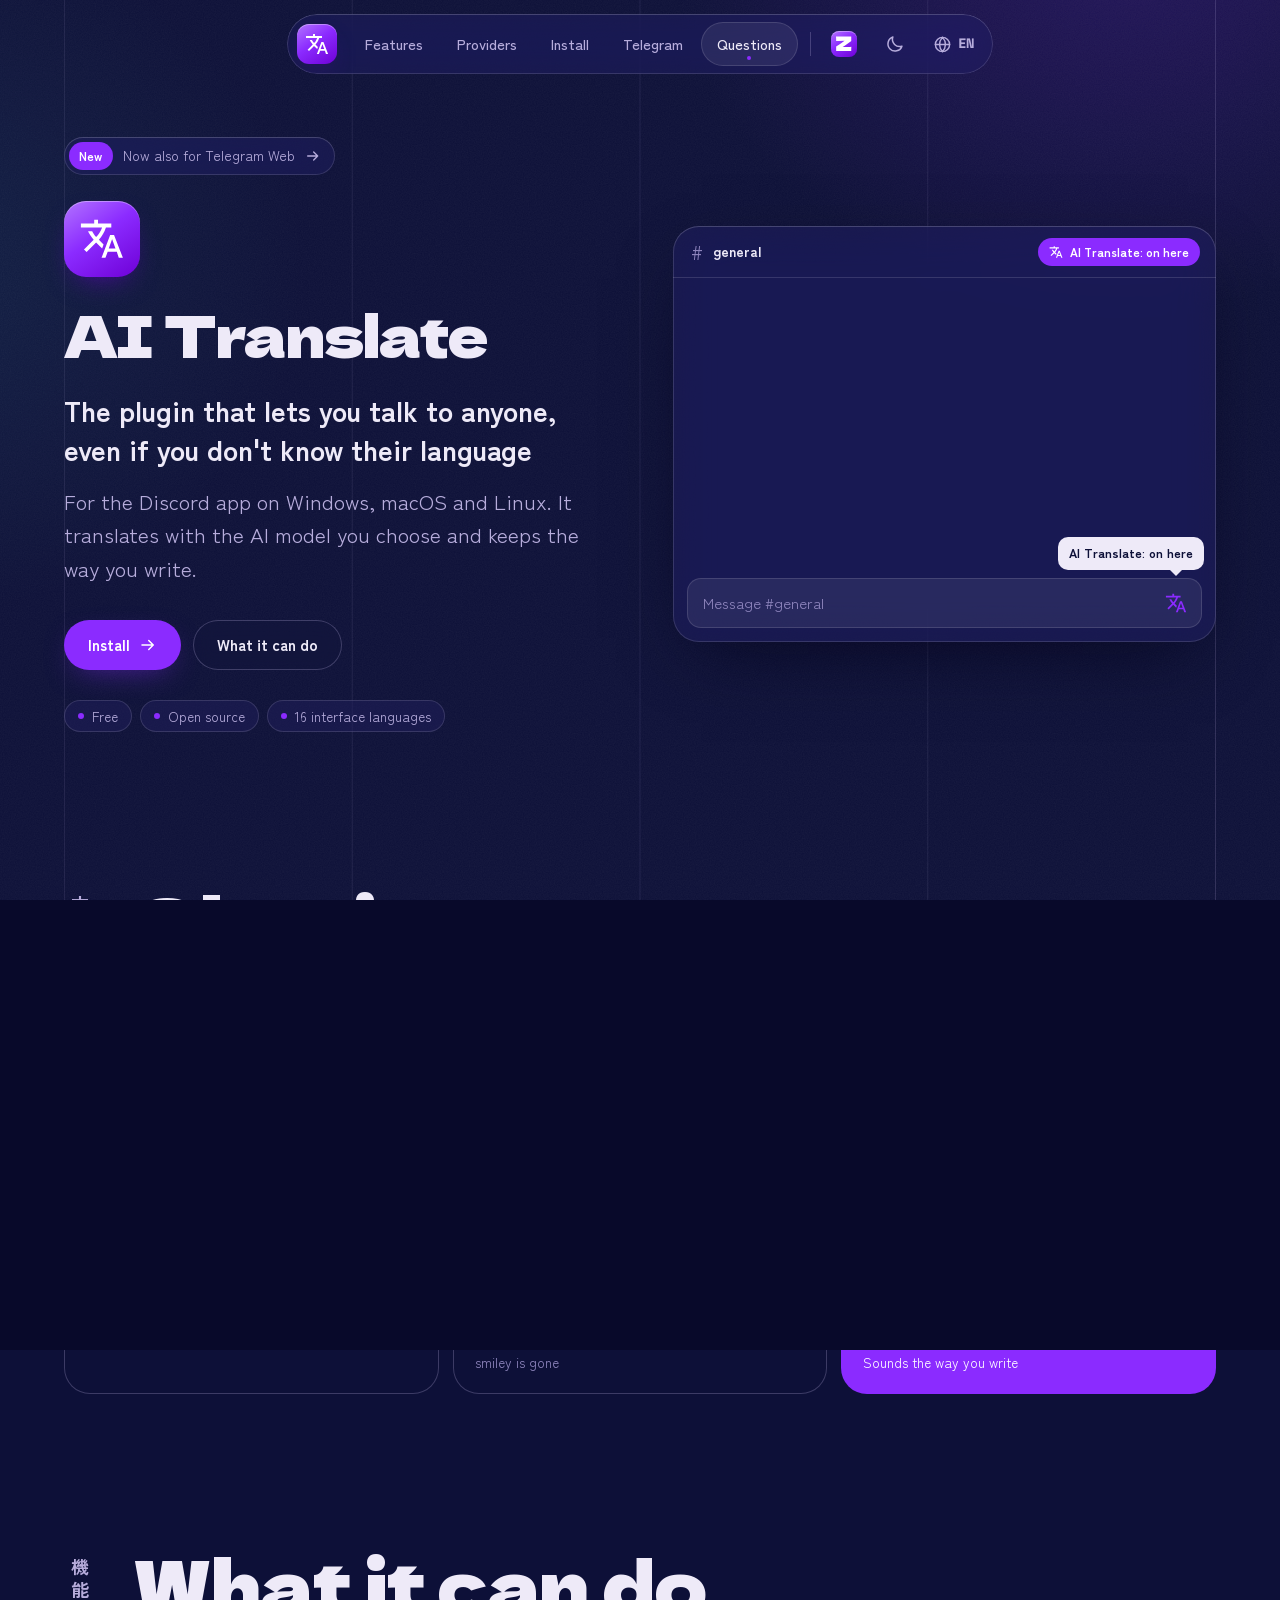
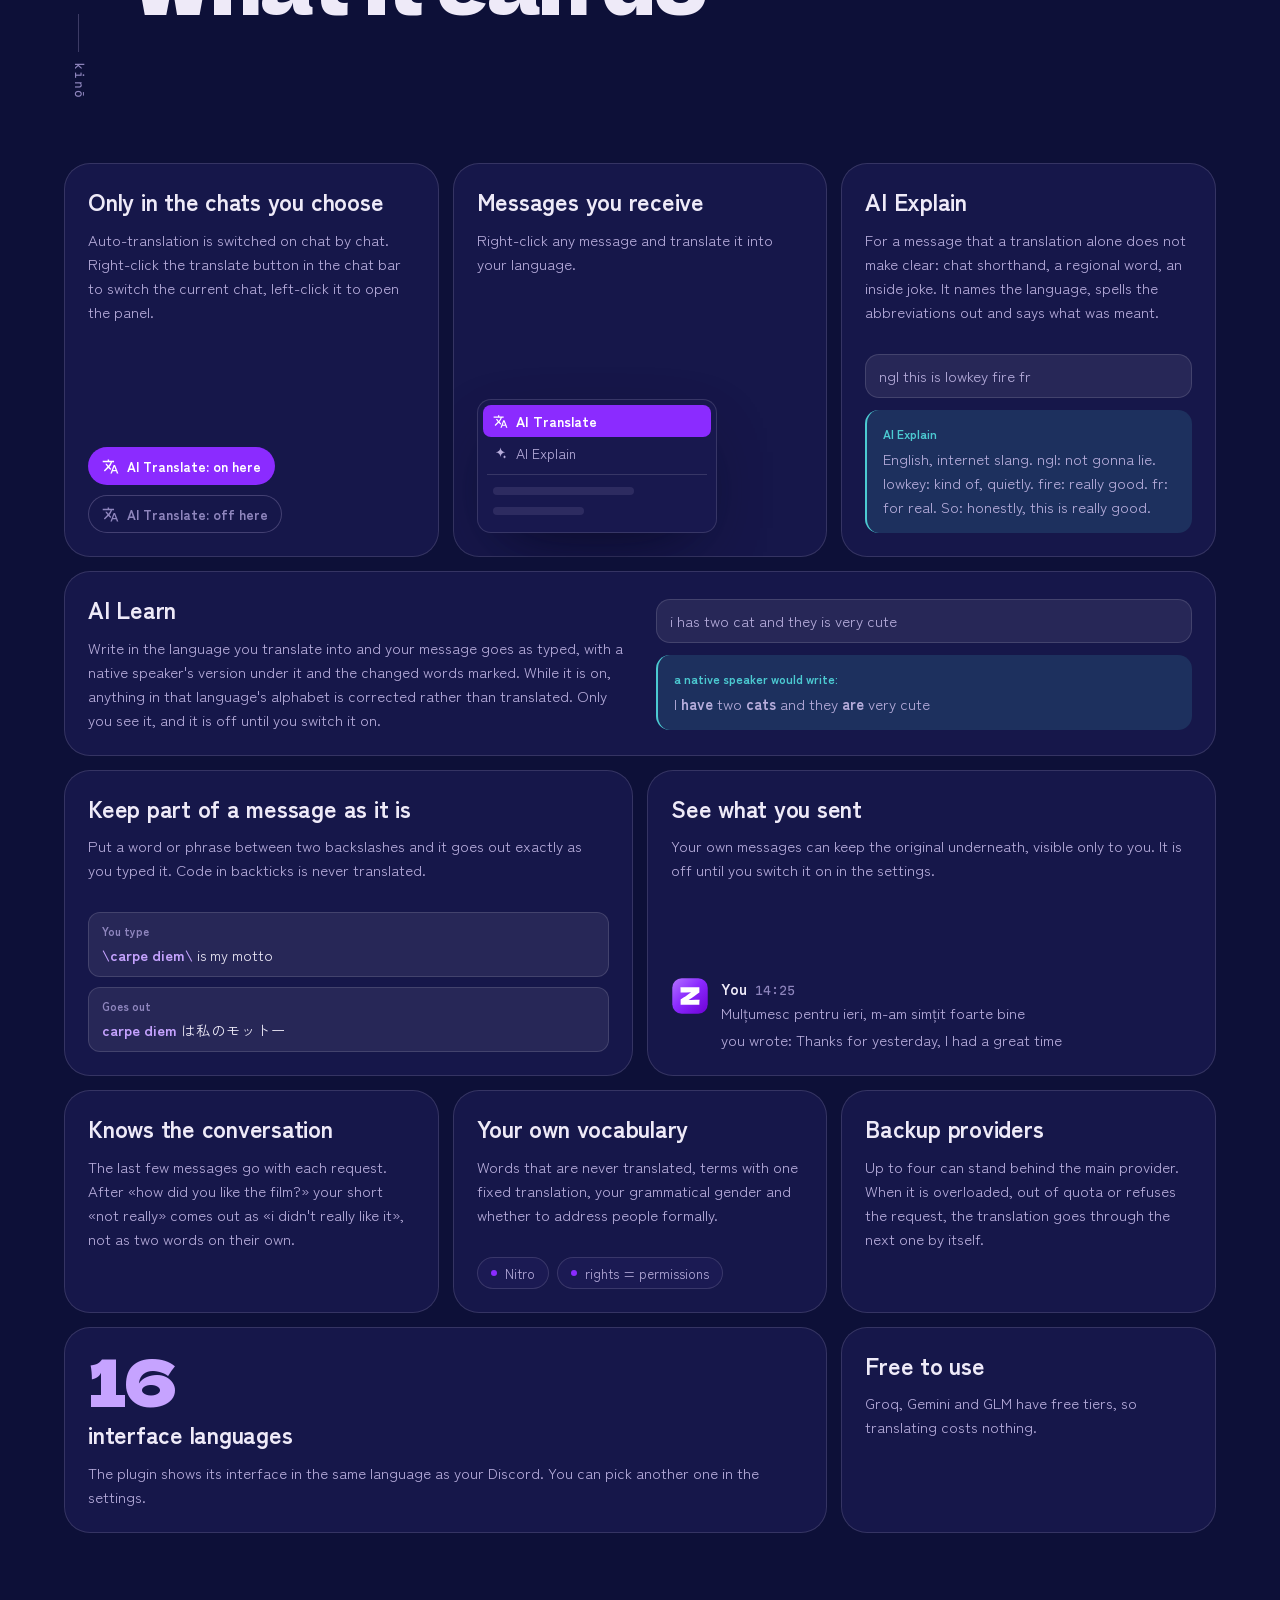
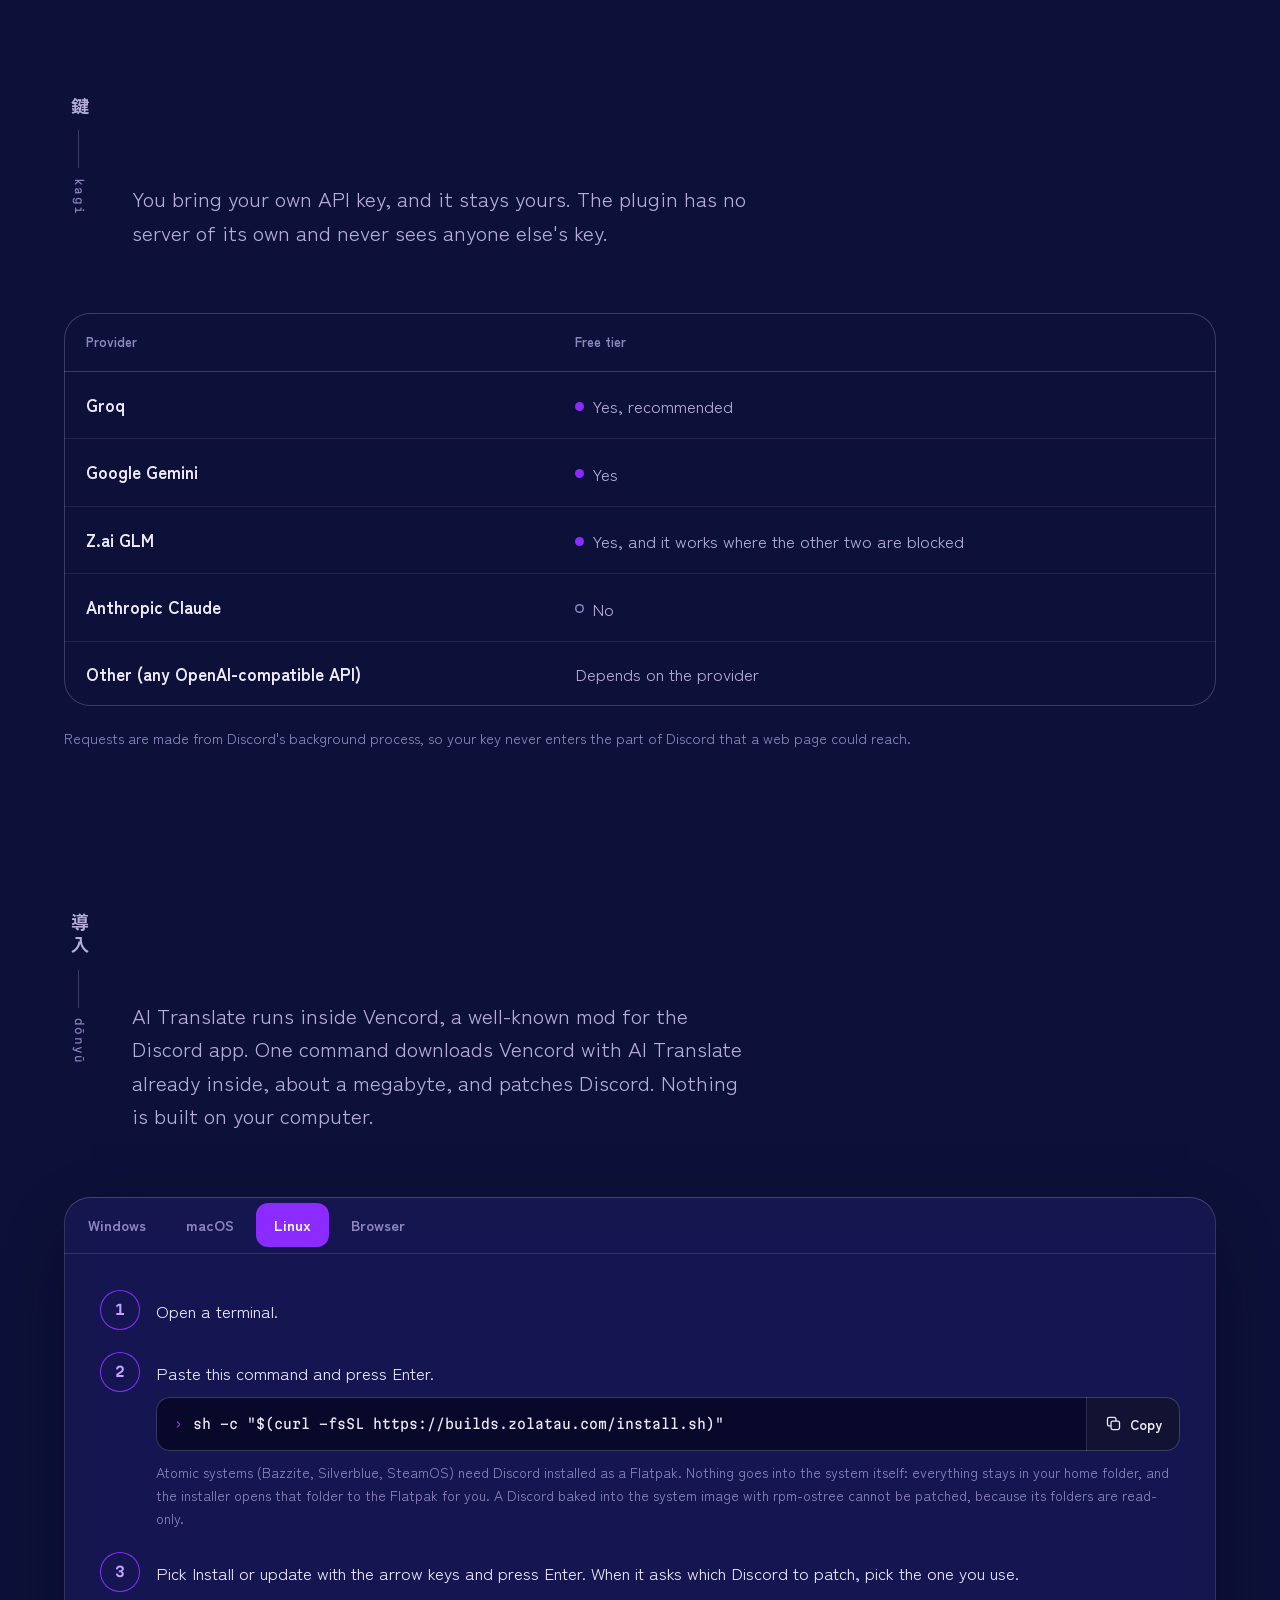
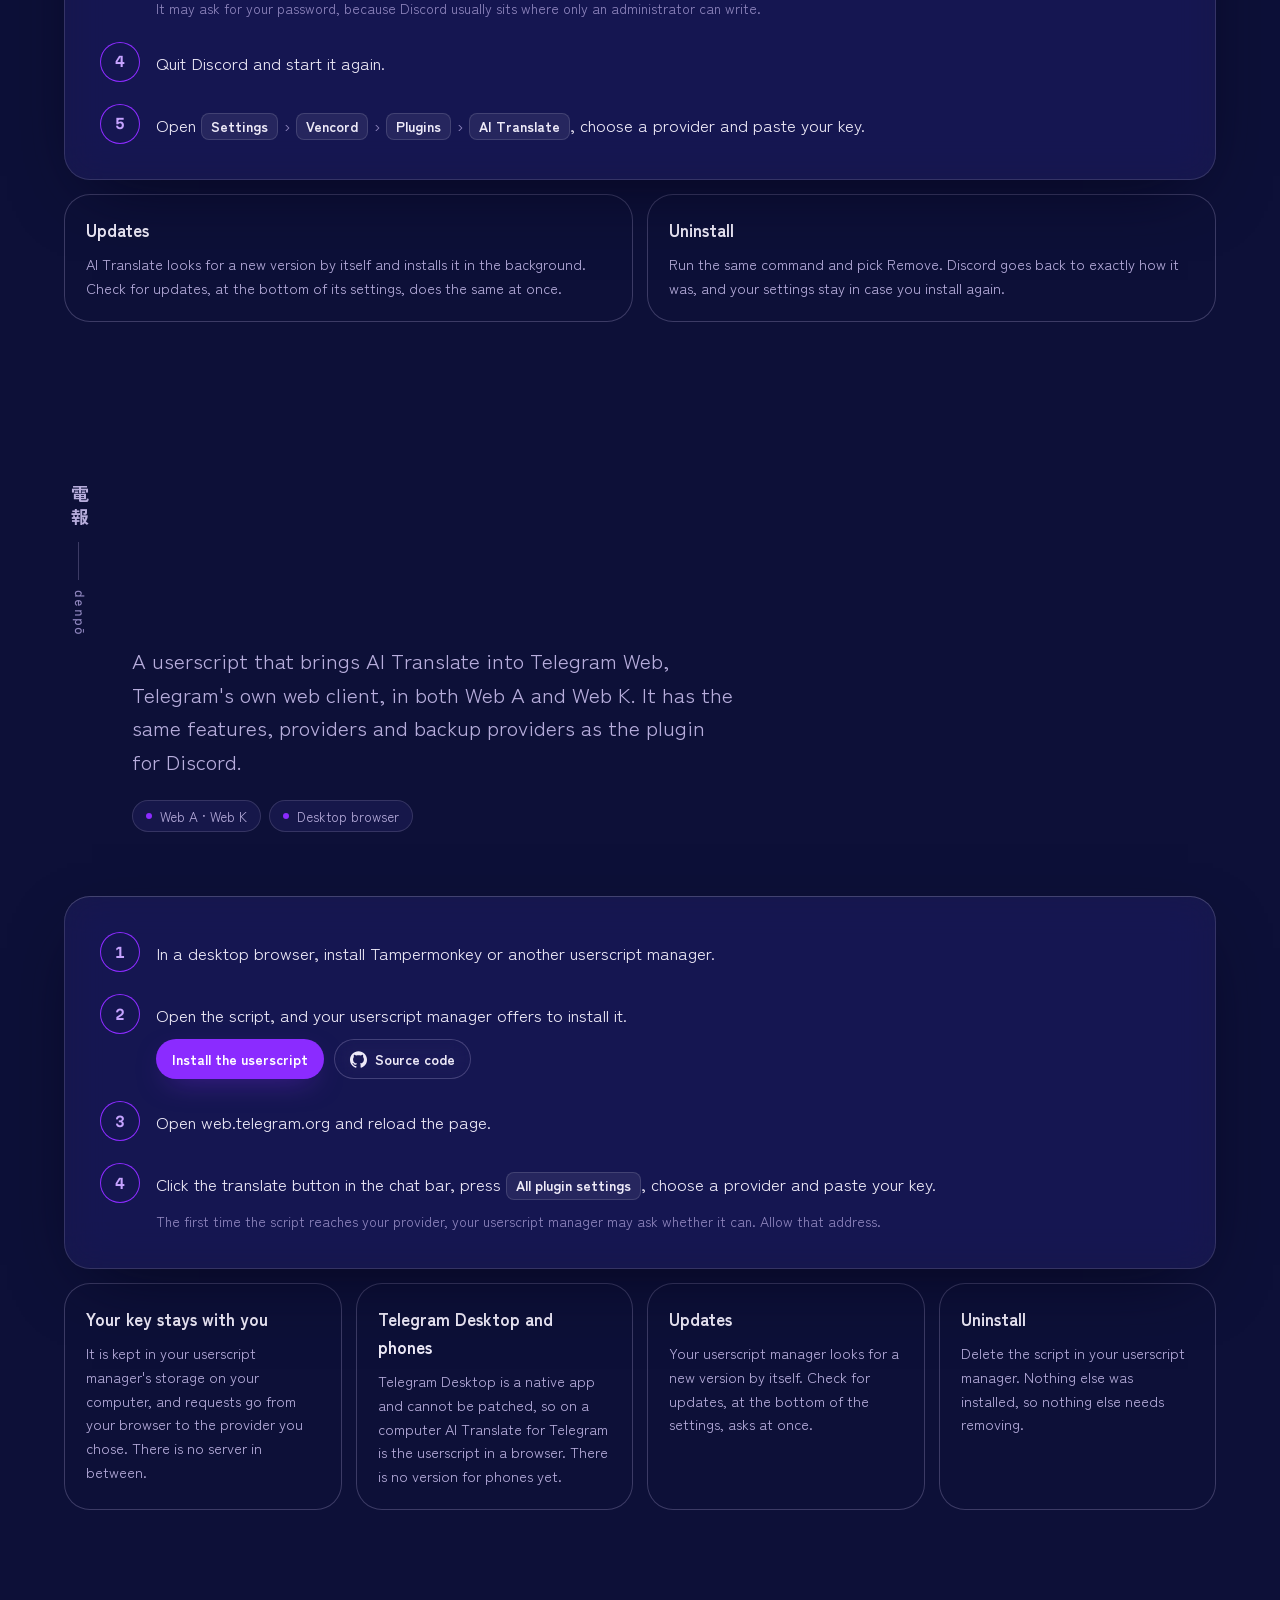
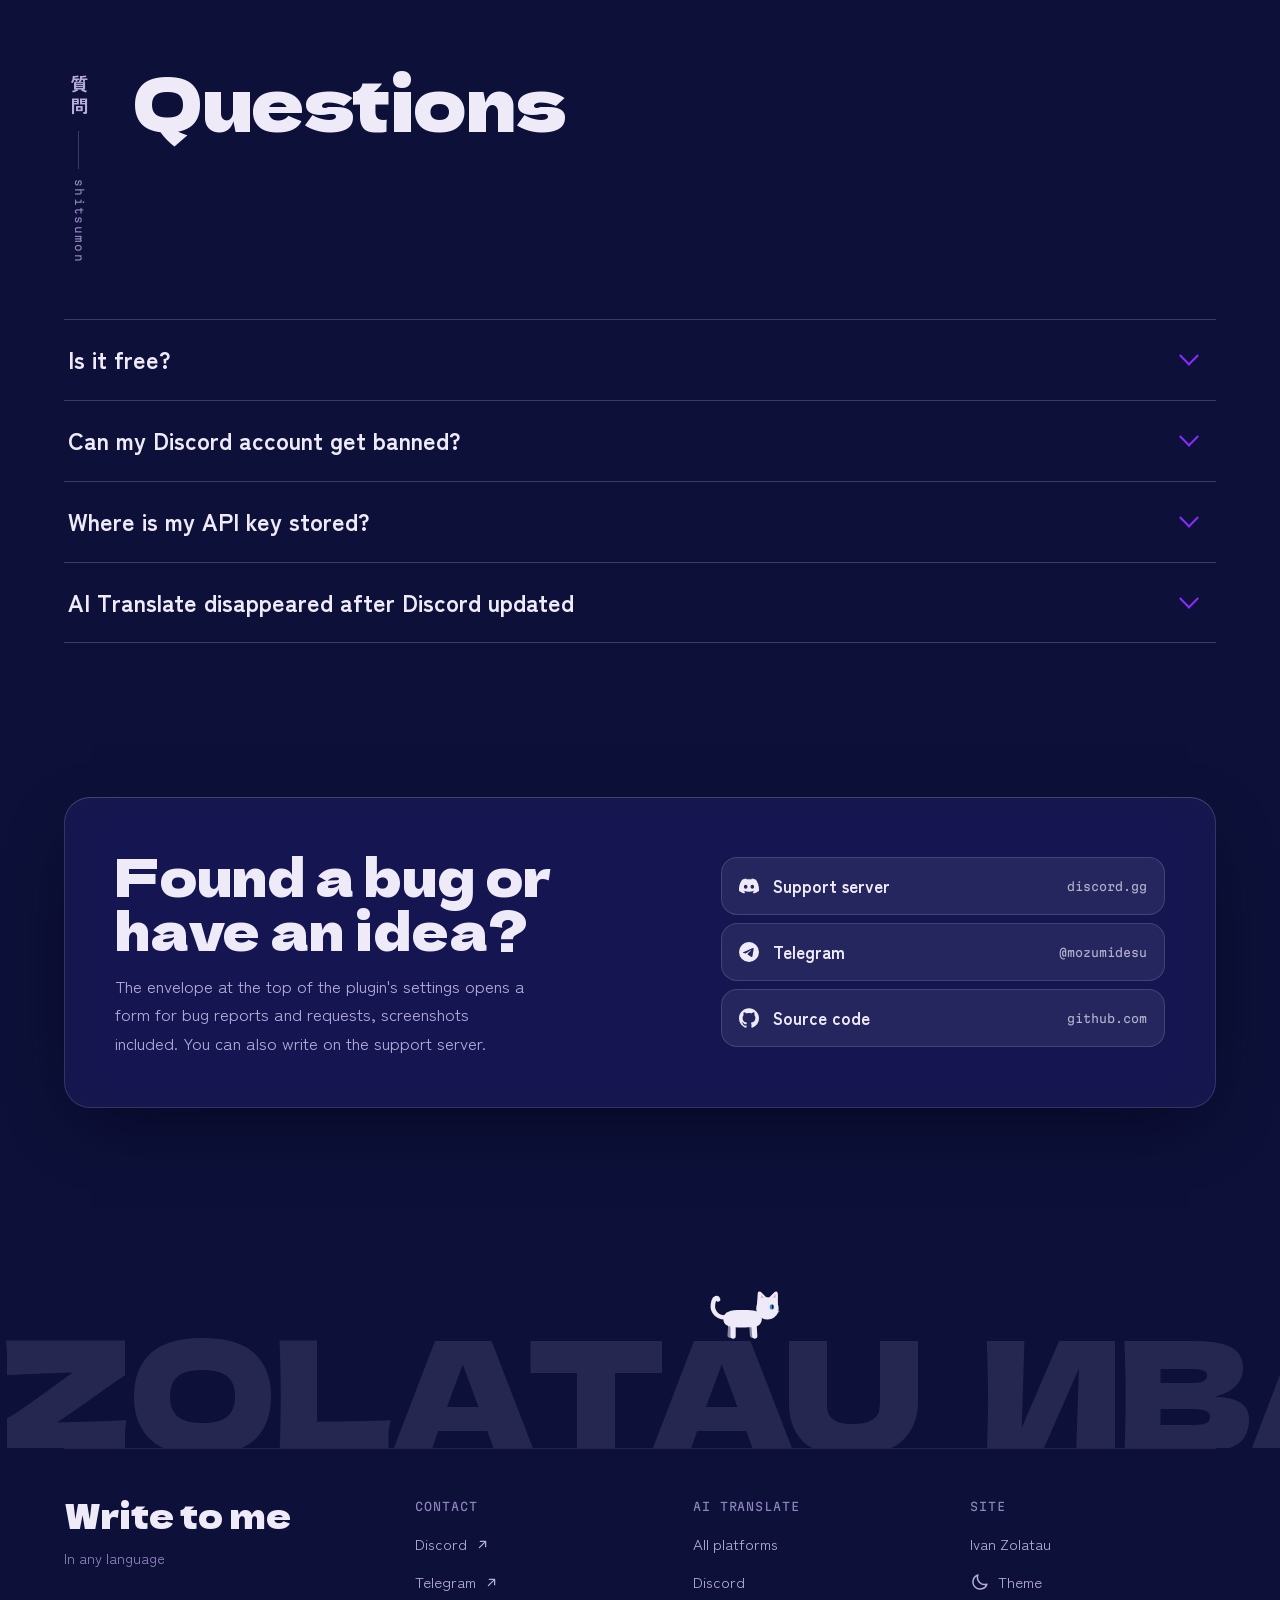
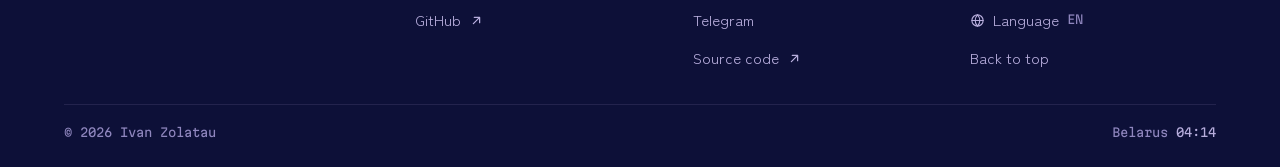
==== commit a89d2f1a: "Redesign phase 1: Horizon foundation, home page and 404 - docs/DESIGN.md: the agreed direction (toke" ====
--- a/public/translate/index.html
+++ b/public/translate/index.html
@@ -3,13 +3,13 @@
 <head>
 <meta charset="utf-8">
 <meta name="viewport" content="width=device-width, initial-scale=1, viewport-fit=cover">
-<title>AI Translate for Discord</title>
+<title>AI Translate</title>
 <meta name="description" content="A plugin for Discord that translates your messages with the AI model of your choice and keeps the way you write. One command installs it on Windows, macOS and Linux.">
 <meta name="theme-color" content="#0D1038">
 <meta property="og:type" content="website">
 <meta property="og:site_name" content="AI Translate">
 <meta property="og:url" content="https://translate.zolatau.com/">
-<meta property="og:title" content="AI Translate for Discord">
+<meta property="og:title" content="AI Translate">
 <meta property="og:description" content="The plugin that lets you talk to anyone, even if you don't know their language. Translates with AI and keeps the way you write.">
 <meta property="og:image" content="https://translate.zolatau.com/assets/img/og-translate.jpg">
 <meta property="og:image:width" content="1200">
@@ -29,7 +29,7 @@
 if(L.indexOf(l)<0){l="en";var n=navigator.languages||[navigator.language||"en"];for(var i=0;i<n.length;i++){var b=String(n[i]).toLowerCase().split("-")[0];if(L.indexOf(b)>=0){l=b;break}}}
 d.lang=l;d.dir=l==="ar"?"rtl":"ltr";d.className+=" js"+(l!=="en"?" i18n-wait":"");
 setTimeout(function(){d.classList.remove("i18n-wait")},2500);
-var m=document.querySelector('meta[name="theme-color"]');if(m)m.content=t==="light"?"#F3F0FA":"#0D1038";})();
+var m=document.querySelector('meta[name="theme-color"]');if(m)m.content=t==="light"?"#F6F4FC":"#0D1038";})();
 </script>
 <script src="../assets/js/site.js" defer></script>
 <script src="../assets/js/translate.js" defer></script>
@@ -52,6 +52,8 @@
   <symbol id="i-discord" viewBox="0 0 24 24"><path d="M20.317 4.3698a19.7913 19.7913 0 00-4.8851-1.5152.0741.0741 0 00-.0785.0371c-.211.3753-.4447.8648-.6083 1.2495-1.8447-.2762-3.68-.2762-5.4868 0-.1636-.3933-.4058-.8742-.6177-1.2495a.077.077 0 00-.0785-.037 19.7363 19.7363 0 00-4.8852 1.515.0699.0699 0 00-.0321.0277C.5334 9.0458-.319 13.5799.0992 18.0578a.0824.0824 0 00.0312.0561c2.0528 1.5076 4.0413 2.4228 5.9929 3.0294a.0777.0777 0 00.0842-.0276c.4616-.6304.8731-1.2952 1.226-1.9942a.076.076 0 00-.0416-.1057c-.6528-.2476-1.2743-.5495-1.8722-.8923a.077.077 0 01-.0076-.1277c.1258-.0943.2517-.1923.3718-.2914a.0743.0743 0 01.0776-.0105c3.9278 1.7933 8.18 1.7933 12.0614 0a.0739.0739 0 01.0785.0095c.1202.099.246.1981.3728.2924a.077.077 0 01-.0066.1276 12.2986 12.2986 0 01-1.873.8914.0766.0766 0 00-.0407.1067c.3604.698.7719 1.3628 1.225 1.9932a.076.076 0 00.0842.0286c1.961-.6067 3.9495-1.5219 6.0023-3.0294a.077.077 0 00.0313-.0552c.5004-5.177-.8382-9.6739-3.5485-13.6604a.061.061 0 00-.0312-.0286zM8.02 15.3312c-1.1825 0-2.1569-1.0857-2.1569-2.419 0-1.3332.9555-2.4189 2.157-2.4189 1.2108 0 2.1757 1.0952 2.1568 2.419 0 1.3332-.9555 2.4189-2.1569 2.4189zm7.9748 0c-1.1825 0-2.1569-1.0857-2.1569-2.419 0-1.3332.9554-2.4189 2.1569-2.4189 1.2108 0 2.1757 1.0952 2.1568 2.419 0 1.3332-.946 2.4189-2.1568 2.4189Z"/></symbol>
   <symbol id="i-gitlab" viewBox="0 0 24 24"><path d="m23.6004 9.5927-.0337-.0862L20.3.9814a.851.851 0 0 0-.3362-.405.8748.8748 0 0 0-.9997.0539.8748.8748 0 0 0-.29.4399l-2.2055 6.748H7.5375l-2.2057-6.748a.8573.8573 0 0 0-.29-.4412.8748.8748 0 0 0-.9997-.0537.8585.8585 0 0 0-.3362.4049L.4332 9.5015l-.0325.0862a6.0657 6.0657 0 0 0 2.0119 7.0105l.0113.0087.03.0213 4.976 3.7264 2.462 1.8633 1.4995 1.1321a1.0085 1.0085 0 0 0 1.2197 0l1.4995-1.1321 2.4619-1.8633 5.006-3.7489.0125-.01a6.0682 6.0682 0 0 0 2.0094-7.003z"/></symbol>
   <symbol id="i-github" viewBox="0 0 24 24"><path d="M12 .297c-6.63 0-12 5.373-12 12 0 5.303 3.438 9.8 8.205 11.385.6.113.82-.258.82-.577 0-.285-.01-1.04-.015-2.04-3.338.724-4.042-1.61-4.042-1.61C4.422 18.07 3.633 17.7 3.633 17.7c-1.087-.744.084-.729.084-.729 1.205.084 1.838 1.236 1.838 1.236 1.07 1.835 2.809 1.305 3.495.998.108-.776.417-1.305.76-1.605-2.665-.3-5.466-1.332-5.466-5.93 0-1.31.465-2.38 1.235-3.22-.135-.303-.54-1.523.105-3.176 0 0 1.005-.322 3.3 1.23.96-.267 1.98-.399 3-.405 1.02.006 2.04.138 3 .405 2.28-1.552 3.285-1.23 3.285-1.23.645 1.653.24 2.873.12 3.176.765.84 1.23 1.91 1.23 3.22 0 4.61-2.805 5.625-5.475 5.92.42.36.81 1.096.81 2.22 0 1.606-.015 2.896-.015 3.286 0 .315.21.69.825.57C20.565 22.092 24 17.592 24 12.297c0-6.627-5.373-12-12-12"/></symbol>
+  <symbol id="i-chev-l" viewBox="0 0 24 24"><path d="M15 5l-7 7 7 7" fill="none" stroke="currentColor" stroke-width="2.2" stroke-linecap="round" stroke-linejoin="round"/></symbol>
+  <symbol id="i-chev-r" viewBox="0 0 24 24"><path d="M9 5l7 7-7 7" fill="none" stroke="currentColor" stroke-width="2.2" stroke-linecap="round" stroke-linejoin="round"/></symbol>
 </svg>
 <a class="skip" href="#main" data-i18n="common.skip">Skip to content</a>
 <div class="atmos" aria-hidden="true"><div class="atmos__cols"></div></div>
@@ -445,35 +447,61 @@
 </main>
 
 <footer class="footer">
-  <div class="footer__stage">
-    <p class="wordmark" aria-hidden="true"><span>ZOLATAU</span></p>
+  <div class="band">
+    <p class="band__run" aria-hidden="true"><span>ZOLATAU</span><span>ИВАН</span><span>イヴァン</span><span>IVAN</span><span>이반</span><span>ZOLATAU</span><span>ИВАН</span><span>イヴァン</span><span>IVAN</span><span>이반</span></p>
     <button class="cat" type="button" aria-label="Cat" data-i18n-attr="aria-label:cat.label">
       <span class="cat__say" aria-live="polite">meow</span>
-      <svg class="cat-sit" viewBox="0 0 140 150" aria-hidden="true" focusable="false">
-            <g class="tail-wrap"><path class="tail" d="M100 140 C 126 144 138 126 130 110 C 126 101 131 92 138 95" fill="none" stroke="currentColor" stroke-width="10" stroke-linecap="round"/></g>
-            <path d="M36 147 C 26 147 22 132 27 115 C 32 98 42 86 50 80 L 90 80 C 98 86 108 98 113 115 C 118 132 114 147 104 147 Z" fill="currentColor"/>
-            <ellipse cx="57" cy="146" rx="10" ry="5.5" fill="currentColor" class="paw"/>
-            <ellipse cx="83" cy="146" rx="10" ry="5.5" fill="currentColor" class="paw"/>
-            <path d="M42 54 L 38 20 Q 38 16 42 18 L 64 36 Z M98 54 L 102 20 Q 102 16 98 18 L 76 36 Z" fill="currentColor" stroke="currentColor" stroke-width="4" stroke-linejoin="round"/>
-            <path class="pink" d="M44 44 L 42 27 L 55 37 Z M96 44 L 98 27 L 85 37 Z" opacity=".75"/>
-            <ellipse cx="70" cy="62" rx="31" ry="26" fill="currentColor"/>
-            <g class="eyes-wrap"><g class="eyes">
-              <clipPath id="cat-eyes"><ellipse cx="58" cy="61" rx="5.6" ry="6.4"/><ellipse cx="82" cy="61" rx="5.6" ry="6.4"/></clipPath>
-              <ellipse class="eye" cx="58" cy="61" rx="5.6" ry="6.4"/><ellipse class="eye" cx="82" cy="61" rx="5.6" ry="6.4"/>
-              <g clip-path="url(#cat-eyes)"><g class="pupils"><ellipse class="pupil" cx="58" cy="61" rx="1.9" ry="5"/><ellipse class="pupil" cx="82" cy="61" rx="1.9" ry="5"/></g></g>
-            </g></g>
-            <path class="pink" d="M67 70 L 73 70 L 70 73.5 Z"/>
-            <path class="mouth" d="M64 76 Q 67 79 70 76 Q 73 79 76 76" fill="none" stroke-width="1.6" stroke-linecap="round"/>
-            <path class="whiskers" d="M48 70 L 34 68 M48 74 L 35 77 M92 70 L 106 68 M92 74 L 105 77" stroke-width="1.2" stroke-linecap="round" opacity=".55"/>
-          </svg>
+      <svg class="cat-walk" viewBox="0 0 120 72" aria-hidden="true" focusable="false">
+        <g class="body">
+          <path class="wtail" d="M36 38 C 24 38 17 28 21 16 C 22 12 26 11 27 14" fill="none" stroke="currentColor" stroke-width="6" stroke-linecap="round"/>
+          <line class="leg l1" x1="44" y1="46" x2="43" y2="62" stroke="currentColor" stroke-width="7" stroke-linecap="round" opacity=".55"/>
+          <line class="leg l3" x1="72" y1="46" x2="73" y2="62" stroke="currentColor" stroke-width="7" stroke-linecap="round" opacity=".55"/>
+          <path d="M34 40 C 34 30 44 28 58 28 C 70 28 80 28 84 34 C 88 42 84 50 74 51 C 64 52 48 52 41 50 C 36 48 34 45 34 40 Z" fill="currentColor"/>
+          <line class="leg l2" x1="47" y1="47" x2="47" y2="63" stroke="currentColor" stroke-width="7" stroke-linecap="round"/>
+          <line class="leg l4" x1="75" y1="47" x2="76" y2="63" stroke="currentColor" stroke-width="7" stroke-linecap="round"/>
+          <path d="M80 20 L 81 6 Q 81 3 84 5 L 92 13 Z M95 13 L 103 5 Q 106 3 106 7 L 106 21 Z" fill="currentColor" stroke="currentColor" stroke-width="2" stroke-linejoin="round"/>
+          <path d="M84 12 L 85 8 L 89 12 Z M100 11 L 104 7 L 104 12 Z" fill="#F29BAE" opacity=".8"/>
+          <circle cx="93" cy="26" r="15" fill="currentColor"/>
+          <ellipse class="eye" cx="99" cy="24" rx="3" ry="3.6"/><ellipse class="pupil" cx="99.8" cy="24" rx="1.1" ry="2.9"/>
+          <path d="M106.6 29.6 l2.6 .1 -1.3 2z" fill="#F29BAE"/>
+        </g>
+      </svg>
     </button>
   </div>
-  <div class="wrap footer__row">
-    <p><a class="made" data-link="home" href="https://zolatau.com/"><span data-i18n="tr.by">Made with care</span><svg class="heart" aria-hidden="true"><use href="#i-heart"/></svg></a></p>
-    <div class="footer__links">
-      <a href="https://github.com/mozumidesu/ai-translate" target="_blank" rel="noopener">GitHub</a>
-      <a href="#top" data-i18n="common.top">Back to top</a>
-    </div>
+  <div class="wrap">
+    <div class="footer__cols">
+      <div>
+        <p class="footer__lead" data-i18n="home.contactTitle">Write to me</p>
+        <p data-i18n="home.contactLead">In any language</p>
+      </div>
+      <nav class="footer__col" aria-labelledby="f-contact">
+        <h2 id="f-contact" data-i18n="nav.contact">Contact</h2>
+        <ul>
+          <li><a class="pb" href="https://discord.com/users/1418804885066874880" target="_blank" rel="noopener">Discord<svg class="i" aria-hidden="true"><use href="#i-arrow-up"/></svg></a></li>
+          <li><a class="pb" href="https://t.me/mozumidesu" target="_blank" rel="noopener">Telegram<svg class="i" aria-hidden="true"><use href="#i-arrow-up"/></svg></a></li>
+          <li><a class="pb" href="https://github.com/mozumidesu" target="_blank" rel="noopener">GitHub<svg class="i" aria-hidden="true"><use href="#i-arrow-up"/></svg></a></li>
+        </ul>
+      </nav>
+      <nav class="footer__col" aria-labelledby="f-translate">
+        <h2 id="f-translate">AI Translate</h2>
+        <ul>
+          <li><a class="pb" data-link="translate" href="https://translate.zolatau.com/"><span data-i18n="foot.all">All platforms</span></a></li>
+          <li><a class="pb" data-link="translate" href="https://translate.zolatau.com/#install">Discord</a></li>
+          <li><a class="pb" data-link="translate" href="https://translate.zolatau.com/#telegram">Telegram</a></li>
+          <li><a class="pb" href="https://github.com/mozumidesu/ai-translate" target="_blank" rel="noopener"><span data-i18n="tr.hSource">Source code</span><svg class="i" aria-hidden="true"><use href="#i-arrow-up"/></svg></a></li>
+        </ul>
+      </nav>
+      <div class="footer__col">
+        <h2 data-i18n="foot.site">Site</h2>
+        <ul>
+          <li><a class="pb" data-link="home" href="https://zolatau.com/">Ivan Zolatau</a></li>
+          <li><button class="pb" type="button" data-theme-toggle><span class="theme-ico"><svg class="moon" aria-hidden="true"><use href="#i-moon"/></svg><svg class="sun" aria-hidden="true"><use href="#i-sun"/></svg></span><span data-i18n="foot.theme">Theme</span></button></li>
+          <li><button class="pb" type="button" data-lang-open aria-haspopup="listbox"><svg class="i" aria-hidden="true"><use href="#i-globe"/></svg><span data-i18n="lang.label">Language</span><span data-lang-code>EN</span></button></li>
+          <li><a class="pb" href="#top"><span data-i18n="common.top">Back to top</span></a></li>
+        </ul>
+      </div>
+    </div>
+    <div class="footer__base"><span>© 2026 Ivan Zolatau</span><span><span data-i18n="home.clock">Belarus</span> <time data-clock>--:--</time></span></div>
   </div>
 </footer>
 </body>
--- a/public/assets/css/fonts.css
+++ b/public/assets/css/fonts.css
@@ -5,34 +5,34 @@
 @font-face{font-family:"ZL Display";src:url(../fonts/dela-latin.woff2) format("woff2");font-weight:400;font-style:normal;font-display:swap;unicode-range:U+0000-00FF,U+0131,U+0152-0153,U+02BB-02BC,U+02C6,U+02DA,U+02DC,U+0304,U+0308,U+0329,U+2000-206F,U+20AC,U+2122,U+2191,U+2193,U+2212,U+2215,U+FEFF,U+FFFD;}
 @font-face{font-family:"ZL Display";src:url(../fonts/plexar-arabic-700.woff2) format("woff2");font-weight:400;font-style:normal;font-display:swap;unicode-range:U+0600-06FF,U+0750-077F,U+0870-088E,U+0890-0891,U+0897-08E1,U+08E3-08FF,U+200C-200E,U+2010-2011,U+204F,U+2E41,U+FB50-FDFF,U+FE70-FE74,U+FE76-FEFC,U+102E0-102FB,U+10E60-10E7E,U+10EC2-10EC4,U+10EFC-10EFF,U+1EE00-1EE03,U+1EE05-1EE1F,U+1EE21-1EE22,U+1EE24,U+1EE27,U+1EE29-1EE32,U+1EE34-1EE37,U+1EE39,U+1EE3B,U+1EE42,U+1EE47,U+1EE49,U+1EE4B,U+1EE4D-1EE4F,U+1EE51-1EE52,U+1EE54,U+1EE57,U+1EE59,U+1EE5B,U+1EE5D,U+1EE5F,U+1EE61-1EE62,U+1EE64,U+1EE67-1EE6A,U+1EE6C-1EE72,U+1EE74-1EE77,U+1EE79-1EE7C,U+1EE7E,U+1EE80-1EE89,U+1EE8B-1EE9B,U+1EEA1-1EEA3,U+1EEA5-1EEA9,U+1EEAB-1EEBB,U+1EEF0-1EEF1;}
 @font-face{font-family:"ZL Display";src:url(../fonts/plexth-thai-700.woff2) format("woff2");font-weight:400;font-style:normal;font-display:swap;unicode-range:U+02D7,U+0303,U+0331,U+0E01-0E5B,U+200C-200D,U+25CC;}
-@font-face{font-family:"ZL Display";src:url(../fonts/plexkr-korean-700.woff2) format("woff2");font-weight:400;font-style:normal;font-display:swap;unicode-range:U+AC00-AC01,U+AC04,U+AC10-AC11,U+AC19,U+AC1C,U+AC70,U+AC74,U+AC78,U+AC83,U+AC8C,U+ACA8,U+ACBD,U+ACC4,U+ACE0,U+ACF3,U+ACF5,U+ACFC,U+AD00,U+AD50,U+AD6C-AD6D,U+AD74,U+AD8C,U+ADF8,U+ADFC,U+AE00,U+AE0B,U+AE30,U+AE38,U+AE41,U+AE4C,U+AE54,U+AEBC,U+AECF,U+AED8,U+AFB8,U+AFC0,U+B010,U+B05D,U+B098,U+B0A0,U+B0A8-B0A9,U+B0B1,U+B0B4,U+B0B8,U+B108,U+B110,U+B118,U+B123-B124,U+B137,U+B18D,U+B204,U+B274,U+B290,U+B294,U+B298,U+B2A5,U+B2C8,U+B2D9,U+B2E4,U+B2E8,U+B2EB,U+B2F4,U+B2F9,U+B2FF-B300,U+B354,U+B370,U+B378,U+B3C4,U+B3C8,U+B3CC,U+B3D9,U+B3FC,U+B418,U+B41C,U+B420,U+B429,U+B450,U+B458,U+B461,U+B4A4,U+B4DC,U+B4E0,U+B4E4,U+B4ED,U+B4F1,U+B514,U+B52A,U+B530,U+B54C,U+B560,U+B5A4,U+B610,U+B6F0,U+B73B,U+B77C-B77D,U+B78C,U+B798,U+B7A8,U+B7EC,U+B7F0,U+B807,U+B824-B825,U+B839,U+B840,U+B85C,U+B8CC,U+B8E8,U+B958,U+B974,U+B978,U+B97C,U+B984-B985,U+B9AC-B9AD,U+B9B0,U+B9BD,U+B9C8-B9C9,U+B9CC,U+B9D0,U+B9E8,U+BA4B,U+BA54,U+BA70,U+BA74,U+BA85,U+BA87,U+BAA8,U+BAB0,U+BB34,U+BB38,U+BB3B-BB3C,U+BBC0,U+BBF8-BBF9,U+BBFC,U+BC00,U+BC14,U+BC18,U+BC1B,U+BC1D,U+BC24,U+BC29,U+BC30-BC31,U+BC84,U+BC88,U+BC95,U+BCA8,U+BCC4,U+BCF4-BCF5,U+BCF8,U+BCFC,U+BD09,U+BD10,U+BD24,U+BD80,U+BD84,U+BD88,U+BD99,U+BE0C,U+BE44,U+BE4C,U+BE68,U+BFD0,U+C0AC-C0AD,U+C0B0,U+C0B4,U+C0C1,U+C0C8,U+C0DD,U+C0F7,U+C11C-C11D,U+C120,U+C124,U+C131,U+C138,U+C154,U+C18C-C18D,U+C190,U+C194,U+C1A1,U+C218,U+C26C,U+C2A4,U+C2A8,U+C2AC,U+C2B5,U+C2DC-C2DD,U+C2E0,U+C2E4,U+C2F6,U+C2F8,U+C4F0,U+C4F4,U+C4F8,U+C501,U+C544,U+C548,U+C54A,U+C54C,U+C558,U+C571,U+C57C-C57D,U+C591,U+C5B4,U+C5B8,U+C5BC,U+C5C4-C5C8,U+C5D0,U+C5D4,U+C5EC-C5ED,U+C5F0,U+C5F4,U+C5FD,U+C601,U+C608,U+C624,U+C639,U+C640,U+C654,U+C67C,U+C694,U+C6A9,U+C6B0,U+C6B4,U+C6B8,U+C6C3,U+C6CC,U+C6D0,U+C6E0,U+C6F9,U+C704,U+C720,U+C73C,U+C740,U+C744,U+C74C,U+C758,U+C774,U+C778,U+C77C-C77D,U+C783-C785,U+C788,U+C790-C791,U+C798,U+C7A1,U+C7A5,U+C7AC,U+C800-C801,U+C804,U+C808,U+C811,U+C815,U+C81C,U+C838,U+C84C,U+C870,U+C880,U+C88B-C88C,U+C8FC,U+C900,U+C904,U+C90D,U+C911,U+C990,U+C9C0-C9C1,U+C9C4,U+C9C8,U+C9D0-C9D1,U+C9DC,U+C9E7,U+CABD,U+CC3E,U+CC44,U+CC98,U+CCA8,U+CCAD,U+CCB4,U+CCD0,U+CD5C,U+CE20,U+CE58,U+CE68-CE69,U+CEF4,U+CF1C,U+CF20,U+CF2D,U+CF54,U+CF58,U+D06C,U+D074,U+D0A4,U+D0C0,U+D0DD,U+D0ED,U+D130,U+D14C,U+D15C,U+D1A0,U+D1B5,U+D22C,U+D2B8,U+D2BC,U+D2F0-D2F1,U+D305,U+D30C,U+D310,U+D328,U+D398,U+D3F0,U+D3F4,U+D45C,U+D480,U+D4E8,U+D504,U+D508,U+D50C,U+D558,U+D55C,U+D560,U+D568-D569,U+D574,U+D588-D589,U+D5C8,U+D600,U+D604,U+D638,U+D63C,U+D648,U+D654-D655,U+D658,U+D68D,U+D6C4,U+D734,U+D750,U+D770,U+D788,U+D78C;}
+@font-face{font-family:"ZL Display";src:url(../fonts/plexkr-korean-700.woff2) format("woff2");font-weight:400;font-style:normal;font-display:swap;unicode-range:U+AC00-AC01,U+AC04,U+AC10-AC11,U+AC19,U+AC1C,U+AC70,U+AC74,U+AC78,U+AC83,U+AC8C,U+ACA8,U+ACBD,U+ACC4,U+ACE0,U+ACF3,U+ACF5,U+ACFC,U+AD00,U+AD50,U+AD6C-AD6D,U+AD74,U+AD8C,U+ADF8,U+ADFC,U+AE00,U+AE08,U+AE0B,U+AE30,U+AE38,U+AE41,U+AE4C,U+AE54,U+AEBC,U+AECF,U+AED8,U+AFB8,U+AFC0,U+B010,U+B05D,U+B098,U+B0A0,U+B0A8-B0A9,U+B0B1,U+B0B4,U+B0B8,U+B108,U+B110,U+B118,U+B123-B124,U+B137,U+B155,U+B18D,U+B204,U+B274,U+B290,U+B294,U+B298,U+B2A5,U+B2C8,U+B2D9,U+B2E4,U+B2E8,U+B2EB,U+B2F4,U+B2F9,U+B2FF-B300,U+B354,U+B370,U+B378,U+B3C4,U+B3C8,U+B3CC,U+B3D9,U+B3FC,U+B418,U+B41C,U+B420,U+B429,U+B450,U+B458,U+B461,U+B4A4,U+B4DC,U+B4E0,U+B4E4,U+B4ED,U+B4F1,U+B514,U+B52A,U+B530,U+B54C,U+B560,U+B5A4,U+B610,U+B6F0,U+B73B,U+B77C-B77D,U+B78C,U+B798,U+B7A8,U+B7AB,U+B7EC,U+B7F0,U+B807,U+B824-B825,U+B839,U+B840,U+B85C,U+B8CC,U+B8E8,U+B958,U+B974,U+B978,U+B97C,U+B984-B985,U+B9AC-B9AD,U+B9B0,U+B9BD,U+B9C8-B9C9,U+B9CC,U+B9D0,U+B9E8,U+BA4B,U+BA54,U+BA70,U+BA74,U+BA85,U+BA87,U+BAA8,U+BAB0,U+BB34,U+BB38,U+BB3B-BB3C,U+BBC0,U+BBF8-BBF9,U+BBFC,U+BC00,U+BC14,U+BC18,U+BC1B,U+BC1D,U+BC24,U+BC29,U+BC30-BC31,U+BC84,U+BC88,U+BC95,U+BCA8,U+BCC4,U+BCF4-BCF5,U+BCF8,U+BCFC,U+BD09,U+BD10,U+BD24,U+BD80,U+BD84,U+BD99,U+BE0C,U+BE44,U+BE4C,U+BE68,U+BFD0,U+C0AC-C0AD,U+C0B0,U+C0B4,U+C0C1,U+C0C8,U+C0DD,U+C0F7,U+C11C-C11D,U+C120,U+C124,U+C131,U+C138,U+C154,U+C18C-C18D,U+C190,U+C194,U+C1A1,U+C218,U+C26C,U+C2A4,U+C2A8,U+C2AC,U+C2B5,U+C2DC-C2DD,U+C2E0,U+C2E4,U+C2F8,U+C4F0,U+C4F4,U+C4F8,U+C501,U+C544,U+C548,U+C54A,U+C54C,U+C558,U+C571,U+C57C-C57D,U+C591,U+C5B4,U+C5B8,U+C5BC,U+C5C4-C5C8,U+C5D0,U+C5D4,U+C5EC-C5ED,U+C5F0,U+C5F4,U+C5FD,U+C601,U+C608,U+C624,U+C639,U+C640,U+C67C,U+C694,U+C6A9,U+C6B0,U+C6B4,U+C6B8,U+C6C3,U+C6CC,U+C6D0,U+C6E0,U+C6F9,U+C704,U+C720,U+C73C,U+C740,U+C744,U+C74C,U+C758,U+C774,U+C778,U+C77C-C77D,U+C783-C785,U+C788,U+C790-C791,U+C798,U+C7A1,U+C7A5,U+C7AC,U+C800-C801,U+C804,U+C808,U+C811,U+C815,U+C81C,U+C838,U+C84C,U+C870,U+C880,U+C88B-C88C,U+C8FC,U+C900,U+C904,U+C90D,U+C911,U+C990,U+C9C0-C9C1,U+C9C4,U+C9C8,U+C9D0-C9D1,U+C9DC,U+C9E7,U+CABD,U+CC3E,U+CC44,U+CC98,U+CCA8,U+CCAD,U+CCB4,U+CCD0,U+CD5C,U+CD9C,U+CE20,U+CE58,U+CE68-CE69,U+CEF4,U+CF1C,U+CF20,U+CF2D,U+CF54,U+CF58,U+D06C,U+D074,U+D0A4,U+D0C0,U+D0DD,U+D0ED,U+D130,U+D14C,U+D15C,U+D1A0,U+D1B5,U+D22C,U+D2B8,U+D2BC,U+D2F0-D2F1,U+D305,U+D30C,U+D310,U+D328,U+D398,U+D3F0,U+D3F4,U+D3FC,U+D45C,U+D480,U+D4E8,U+D504,U+D508,U+D50C,U+D558,U+D55C,U+D560,U+D568-D569,U+D574,U+D588-D589,U+D5C8,U+D600,U+D604,U+D638,U+D63C,U+D648,U+D654-D655,U+D658,U+D68D,U+D6C4,U+D734,U+D750,U+D770,U+D788,U+D78C;}
 @font-face{font-family:"ZL Display Latin";src:url(../fonts/dela-cyrillic.woff2) format("woff2");font-weight:400;font-style:normal;font-display:swap;unicode-range:U+0301,U+0400-045F,U+0490-0491,U+04B0-04B1,U+2116;}
 @font-face{font-family:"ZL Display Latin";src:url(../fonts/dela-vietnamese.woff2) format("woff2");font-weight:400;font-style:normal;font-display:swap;unicode-range:U+0102-0103,U+0110-0111,U+0128-0129,U+0168-0169,U+01A0-01A1,U+01AF-01B0,U+0300-0301,U+0303-0304,U+0308-0309,U+0323,U+0329,U+1EA0-1EF9,U+20AB;}
 @font-face{font-family:"ZL Display Latin";src:url(../fonts/dela-latin-ext.woff2) format("woff2");font-weight:400;font-style:normal;font-display:swap;unicode-range:U+0100-02BA,U+02BD-02C5,U+02C7-02CC,U+02CE-02D7,U+02DD-02FF,U+0304,U+0308,U+0329,U+1D00-1DBF,U+1E00-1E9F,U+1EF2-1EFF,U+2020,U+20A0-20AB,U+20AD-20C0,U+2113,U+2C60-2C7F,U+A720-A7FF;}
 @font-face{font-family:"ZL Display Latin";src:url(../fonts/dela-latin.woff2) format("woff2");font-weight:400;font-style:normal;font-display:swap;unicode-range:U+0000-00FF,U+0131,U+0152-0153,U+02BB-02BC,U+02C6,U+02DA,U+02DC,U+0304,U+0308,U+0329,U+2000-206F,U+20AC,U+2122,U+2191,U+2193,U+2212,U+2215,U+FEFF,U+FFFD;}
 @font-face{font-family:"ZL Display Latin";src:url(../fonts/plexar-arabic-700.woff2) format("woff2");font-weight:400;font-style:normal;font-display:swap;unicode-range:U+0600-06FF,U+0750-077F,U+0870-088E,U+0890-0891,U+0897-08E1,U+08E3-08FF,U+200C-200E,U+2010-2011,U+204F,U+2E41,U+FB50-FDFF,U+FE70-FE74,U+FE76-FEFC,U+102E0-102FB,U+10E60-10E7E,U+10EC2-10EC4,U+10EFC-10EFF,U+1EE00-1EE03,U+1EE05-1EE1F,U+1EE21-1EE22,U+1EE24,U+1EE27,U+1EE29-1EE32,U+1EE34-1EE37,U+1EE39,U+1EE3B,U+1EE42,U+1EE47,U+1EE49,U+1EE4B,U+1EE4D-1EE4F,U+1EE51-1EE52,U+1EE54,U+1EE57,U+1EE59,U+1EE5B,U+1EE5D,U+1EE5F,U+1EE61-1EE62,U+1EE64,U+1EE67-1EE6A,U+1EE6C-1EE72,U+1EE74-1EE77,U+1EE79-1EE7C,U+1EE7E,U+1EE80-1EE89,U+1EE8B-1EE9B,U+1EEA1-1EEA3,U+1EEA5-1EEA9,U+1EEAB-1EEBB,U+1EEF0-1EEF1;}
 @font-face{font-family:"ZL Display Latin";src:url(../fonts/plexth-thai-700.woff2) format("woff2");font-weight:400;font-style:normal;font-display:swap;unicode-range:U+02D7,U+0303,U+0331,U+0E01-0E5B,U+200C-200D,U+25CC;}
-@font-face{font-family:"ZL Display Latin";src:url(../fonts/plexkr-korean-700.woff2) format("woff2");font-weight:400;font-style:normal;font-display:swap;unicode-range:U+AC00-AC01,U+AC04,U+AC10-AC11,U+AC19,U+AC1C,U+AC70,U+AC74,U+AC78,U+AC83,U+AC8C,U+ACA8,U+ACBD,U+ACC4,U+ACE0,U+ACF3,U+ACF5,U+ACFC,U+AD00,U+AD50,U+AD6C-AD6D,U+AD74,U+AD8C,U+ADF8,U+ADFC,U+AE00,U+AE0B,U+AE30,U+AE38,U+AE41,U+AE4C,U+AE54,U+AEBC,U+AECF,U+AED8,U+AFB8,U+AFC0,U+B010,U+B05D,U+B098,U+B0A0,U+B0A8-B0A9,U+B0B1,U+B0B4,U+B0B8,U+B108,U+B110,U+B118,U+B123-B124,U+B137,U+B18D,U+B204,U+B274,U+B290,U+B294,U+B298,U+B2A5,U+B2C8,U+B2D9,U+B2E4,U+B2E8,U+B2EB,U+B2F4,U+B2F9,U+B2FF-B300,U+B354,U+B370,U+B378,U+B3C4,U+B3C8,U+B3CC,U+B3D9,U+B3FC,U+B418,U+B41C,U+B420,U+B429,U+B450,U+B458,U+B461,U+B4A4,U+B4DC,U+B4E0,U+B4E4,U+B4ED,U+B4F1,U+B514,U+B52A,U+B530,U+B54C,U+B560,U+B5A4,U+B610,U+B6F0,U+B73B,U+B77C-B77D,U+B78C,U+B798,U+B7A8,U+B7EC,U+B7F0,U+B807,U+B824-B825,U+B839,U+B840,U+B85C,U+B8CC,U+B8E8,U+B958,U+B974,U+B978,U+B97C,U+B984-B985,U+B9AC-B9AD,U+B9B0,U+B9BD,U+B9C8-B9C9,U+B9CC,U+B9D0,U+B9E8,U+BA4B,U+BA54,U+BA70,U+BA74,U+BA85,U+BA87,U+BAA8,U+BAB0,U+BB34,U+BB38,U+BB3B-BB3C,U+BBC0,U+BBF8-BBF9,U+BBFC,U+BC00,U+BC14,U+BC18,U+BC1B,U+BC1D,U+BC24,U+BC29,U+BC30-BC31,U+BC84,U+BC88,U+BC95,U+BCA8,U+BCC4,U+BCF4-BCF5,U+BCF8,U+BCFC,U+BD09,U+BD10,U+BD24,U+BD80,U+BD84,U+BD88,U+BD99,U+BE0C,U+BE44,U+BE4C,U+BE68,U+BFD0,U+C0AC-C0AD,U+C0B0,U+C0B4,U+C0C1,U+C0C8,U+C0DD,U+C0F7,U+C11C-C11D,U+C120,U+C124,U+C131,U+C138,U+C154,U+C18C-C18D,U+C190,U+C194,U+C1A1,U+C218,U+C26C,U+C2A4,U+C2A8,U+C2AC,U+C2B5,U+C2DC-C2DD,U+C2E0,U+C2E4,U+C2F6,U+C2F8,U+C4F0,U+C4F4,U+C4F8,U+C501,U+C544,U+C548,U+C54A,U+C54C,U+C558,U+C571,U+C57C-C57D,U+C591,U+C5B4,U+C5B8,U+C5BC,U+C5C4-C5C8,U+C5D0,U+C5D4,U+C5EC-C5ED,U+C5F0,U+C5F4,U+C5FD,U+C601,U+C608,U+C624,U+C639,U+C640,U+C654,U+C67C,U+C694,U+C6A9,U+C6B0,U+C6B4,U+C6B8,U+C6C3,U+C6CC,U+C6D0,U+C6E0,U+C6F9,U+C704,U+C720,U+C73C,U+C740,U+C744,U+C74C,U+C758,U+C774,U+C778,U+C77C-C77D,U+C783-C785,U+C788,U+C790-C791,U+C798,U+C7A1,U+C7A5,U+C7AC,U+C800-C801,U+C804,U+C808,U+C811,U+C815,U+C81C,U+C838,U+C84C,U+C870,U+C880,U+C88B-C88C,U+C8FC,U+C900,U+C904,U+C90D,U+C911,U+C990,U+C9C0-C9C1,U+C9C4,U+C9C8,U+C9D0-C9D1,U+C9DC,U+C9E7,U+CABD,U+CC3E,U+CC44,U+CC98,U+CCA8,U+CCAD,U+CCB4,U+CCD0,U+CD5C,U+CE20,U+CE58,U+CE68-CE69,U+CEF4,U+CF1C,U+CF20,U+CF2D,U+CF54,U+CF58,U+D06C,U+D074,U+D0A4,U+D0C0,U+D0DD,U+D0ED,U+D130,U+D14C,U+D15C,U+D1A0,U+D1B5,U+D22C,U+D2B8,U+D2BC,U+D2F0-D2F1,U+D305,U+D30C,U+D310,U+D328,U+D398,U+D3F0,U+D3F4,U+D45C,U+D480,U+D4E8,U+D504,U+D508,U+D50C,U+D558,U+D55C,U+D560,U+D568-D569,U+D574,U+D588-D589,U+D5C8,U+D600,U+D604,U+D638,U+D63C,U+D648,U+D654-D655,U+D658,U+D68D,U+D6C4,U+D734,U+D750,U+D770,U+D788,U+D78C;}
+@font-face{font-family:"ZL Display Latin";src:url(../fonts/plexkr-korean-700.woff2) format("woff2");font-weight:400;font-style:normal;font-display:swap;unicode-range:U+AC00-AC01,U+AC04,U+AC10-AC11,U+AC19,U+AC1C,U+AC70,U+AC74,U+AC78,U+AC83,U+AC8C,U+ACA8,U+ACBD,U+ACC4,U+ACE0,U+ACF3,U+ACF5,U+ACFC,U+AD00,U+AD50,U+AD6C-AD6D,U+AD74,U+AD8C,U+ADF8,U+ADFC,U+AE00,U+AE08,U+AE0B,U+AE30,U+AE38,U+AE41,U+AE4C,U+AE54,U+AEBC,U+AECF,U+AED8,U+AFB8,U+AFC0,U+B010,U+B05D,U+B098,U+B0A0,U+B0A8-B0A9,U+B0B1,U+B0B4,U+B0B8,U+B108,U+B110,U+B118,U+B123-B124,U+B137,U+B155,U+B18D,U+B204,U+B274,U+B290,U+B294,U+B298,U+B2A5,U+B2C8,U+B2D9,U+B2E4,U+B2E8,U+B2EB,U+B2F4,U+B2F9,U+B2FF-B300,U+B354,U+B370,U+B378,U+B3C4,U+B3C8,U+B3CC,U+B3D9,U+B3FC,U+B418,U+B41C,U+B420,U+B429,U+B450,U+B458,U+B461,U+B4A4,U+B4DC,U+B4E0,U+B4E4,U+B4ED,U+B4F1,U+B514,U+B52A,U+B530,U+B54C,U+B560,U+B5A4,U+B610,U+B6F0,U+B73B,U+B77C-B77D,U+B78C,U+B798,U+B7A8,U+B7AB,U+B7EC,U+B7F0,U+B807,U+B824-B825,U+B839,U+B840,U+B85C,U+B8CC,U+B8E8,U+B958,U+B974,U+B978,U+B97C,U+B984-B985,U+B9AC-B9AD,U+B9B0,U+B9BD,U+B9C8-B9C9,U+B9CC,U+B9D0,U+B9E8,U+BA4B,U+BA54,U+BA70,U+BA74,U+BA85,U+BA87,U+BAA8,U+BAB0,U+BB34,U+BB38,U+BB3B-BB3C,U+BBC0,U+BBF8-BBF9,U+BBFC,U+BC00,U+BC14,U+BC18,U+BC1B,U+BC1D,U+BC24,U+BC29,U+BC30-BC31,U+BC84,U+BC88,U+BC95,U+BCA8,U+BCC4,U+BCF4-BCF5,U+BCF8,U+BCFC,U+BD09,U+BD10,U+BD24,U+BD80,U+BD84,U+BD99,U+BE0C,U+BE44,U+BE4C,U+BE68,U+BFD0,U+C0AC-C0AD,U+C0B0,U+C0B4,U+C0C1,U+C0C8,U+C0DD,U+C0F7,U+C11C-C11D,U+C120,U+C124,U+C131,U+C138,U+C154,U+C18C-C18D,U+C190,U+C194,U+C1A1,U+C218,U+C26C,U+C2A4,U+C2A8,U+C2AC,U+C2B5,U+C2DC-C2DD,U+C2E0,U+C2E4,U+C2F8,U+C4F0,U+C4F4,U+C4F8,U+C501,U+C544,U+C548,U+C54A,U+C54C,U+C558,U+C571,U+C57C-C57D,U+C591,U+C5B4,U+C5B8,U+C5BC,U+C5C4-C5C8,U+C5D0,U+C5D4,U+C5EC-C5ED,U+C5F0,U+C5F4,U+C5FD,U+C601,U+C608,U+C624,U+C639,U+C640,U+C67C,U+C694,U+C6A9,U+C6B0,U+C6B4,U+C6B8,U+C6C3,U+C6CC,U+C6D0,U+C6E0,U+C6F9,U+C704,U+C720,U+C73C,U+C740,U+C744,U+C74C,U+C758,U+C774,U+C778,U+C77C-C77D,U+C783-C785,U+C788,U+C790-C791,U+C798,U+C7A1,U+C7A5,U+C7AC,U+C800-C801,U+C804,U+C808,U+C811,U+C815,U+C81C,U+C838,U+C84C,U+C870,U+C880,U+C88B-C88C,U+C8FC,U+C900,U+C904,U+C90D,U+C911,U+C990,U+C9C0-C9C1,U+C9C4,U+C9C8,U+C9D0-C9D1,U+C9DC,U+C9E7,U+CABD,U+CC3E,U+CC44,U+CC98,U+CCA8,U+CCAD,U+CCB4,U+CCD0,U+CD5C,U+CD9C,U+CE20,U+CE58,U+CE68-CE69,U+CEF4,U+CF1C,U+CF20,U+CF2D,U+CF54,U+CF58,U+D06C,U+D074,U+D0A4,U+D0C0,U+D0DD,U+D0ED,U+D130,U+D14C,U+D15C,U+D1A0,U+D1B5,U+D22C,U+D2B8,U+D2BC,U+D2F0-D2F1,U+D305,U+D30C,U+D310,U+D328,U+D398,U+D3F0,U+D3F4,U+D3FC,U+D45C,U+D480,U+D4E8,U+D504,U+D508,U+D50C,U+D558,U+D55C,U+D560,U+D568-D569,U+D574,U+D588-D589,U+D5C8,U+D600,U+D604,U+D638,U+D63C,U+D648,U+D654-D655,U+D658,U+D68D,U+D6C4,U+D734,U+D750,U+D770,U+D788,U+D78C;}
 @font-face{font-family:"ZL Display";src:url(../fonts/dela-ja-decor.woff2) format("woff2");font-weight:400;font-style:normal;font-display:swap;unicode-range:U+3053,U+3061,U+306B,U+306F,U+3093,U+30A1-30A2,U+30A4,U+30A6,U+30A8,U+30AA-30AB,U+30AD,U+30AF,U+30B1,U+30B3,U+30B5,U+30B7,U+30B9,U+30BB,U+30BD,U+30BF,U+30C1,U+30C4,U+30C6,U+30C8,U+30CA-30CF,U+30D2,U+30D5,U+30D8,U+30DB,U+30DE-30E2,U+30E4,U+30E6,U+30E8-30ED,U+30EF,U+30F3-30F4,U+4E07,U+4E2D,U+4EBA,U+4ECB,U+4F0A,U+4F4F,U+5165,U+52A9,U+53E3,U+554F,U+571F,U+5831,U+5927,U+597D,U+5B57,U+5C0E-5C0F,U+5C71,U+5DDD,U+5DF1,U+5FC3,U+624B,U+6587,U+65E5,U+6708,U+6728,U+672C,U+6A5F,U+6B73,U+6C34,U+706B,U+76EE,U+7D39,U+7D61,U+7FFB,U+8033,U+80FD,U+81EA,U+8302,U+8A00,U+8A33,U+8A71,U+8A9E,U+8CEA,U+9023,U+91D1,U+9375,U+96FB,U+97F3;}
-@font-face{font-family:"ZL Display";src:url(../fonts/dela-ja.woff2) format("woff2");font-weight:400;font-style:normal;font-display:swap;unicode-range:U+3000-3003,U+3005-3012,U+3014-3019,U+301C,U+3041-3052,U+3054-3060,U+3062-306A,U+306C-306E,U+3070-3092,U+3094,U+309D-309E,U+30A0,U+30A3,U+30A5,U+30A7,U+30A9,U+30AC,U+30AE,U+30B0,U+30B2,U+30B4,U+30B6,U+30B8,U+30BA,U+30BC,U+30BE,U+30C0,U+30C2-30C3,U+30C5,U+30C7,U+30C9,U+30D0-30D1,U+30D3-30D4,U+30D6-30D7,U+30D9-30DA,U+30DC-30DD,U+30E3,U+30E5,U+30E7,U+30EE,U+30F0-30F2,U+30F5-30FE,U+4E00-4E01,U+4E0A-4E0B,U+4E0D-4E0E,U+4E14,U+4E21,U+4E2A,U+4E3B,U+4E4B,U+4E5F,U+4E86,U+4E88,U+4E8C,U+4E8E,U+4E92,U+4E9B,U+4EC0,U+4ECA,U+4ECD-4ECE,U+4ED6,U+4ED8,U+4EE3-4EE5,U+4EF6,U+4EFB,U+4F11,U+4F1A,U+4F1D,U+4F46,U+4F4D,U+4F55,U+4F5C,U+4F7F,U+4F8B,U+4FBF,U+4FC4,U+4FDA,U+4FDD,U+4FE1,U+4FEE,U+5047,U+505A,U+505C,U+5099,U+50CF,U+5141,U+5143,U+5148,U+514D,U+5168,U+516C,U+5176-5177,U+517C,U+5185,U+518D,U+5199,U+51B3,U+51E0-51E1,U+51FA,U+5206-5207,U+521D,U+5229,U+5230,U+5236-5237,U+524A,U+524D,U+529B,U+529F-52A0,U+52B9,U+52C9,U+52D5,U+5316,U+533A,U+534A,U+5370,U+5373-5374,U+5378,U+539F,U+53BB,U+53CA,U+53CD-53CE,U+53D6-53D7,U+53E5,U+53EA,U+53EF-53F0,U+53F3,U+53F7,U+5408,U+540C-540E,U+5411,U+5426,U+544A,U+5473,U+547C-547D,U+548C,U+5546,U+559C,U+5668,U+56DB,U+56DE,U+56E0,U+56F2,U+56FA,U+5708,U+5728,U+5730,U+5740,U+578B,U+57CE,U+57DF,U+5834,U+5883,U+5909,U+591A,U+591C,U+5929-592A,U+5931,U+5982,U+59CB,U+59FF,U+5B50,U+5B58,U+5B66,U+5B83,U+5B89,U+5B8C,U+5B98,U+5B9A,U+5B9F,U+5BA2,U+5BB6,U+5BB9,U+5BC6,U+5BE7,U+5BFE,U+5C01-5C02,U+5C0B,U+5C11,U+5C31,U+5C3C,U+5C4A,U+5C55,U+5C5E,U+5DE5-5DE6,U+5DEE,U+5DF2,U+5E02,U+5E38,U+5E72,U+5E74,U+5E76,U+5E95,U+5EA6-5EA7,U+5EFA,U+5F0F,U+5F15,U+5F35,U+5F37,U+5F53,U+5F71,U+5F80,U+5F88,U+5F8C,U+5F97,U+5FA9,U+5FAE,U+5FDC,U+5FEB,U+600E,U+601D,U+6027,U+6062,U+6064,U+606F,U+60C5,U+60F3,U+610F,U+6210-6211,U+6216,U+622A,U+623B,U+6240,U+624D,U+6253,U+627E,U+628A,U+629E,U+62BC,U+62D2,U+62E1,U+6301,U+6309,U+6389,U+638C,U+6392,U+63A2,U+63A5,U+63A8,U+63D0,U+63D2,U+63DB,U+63E1,U+642C,U+64CD,U+652F,U+6536,U+6539,U+653E,U+6563,U+656C,U+6570,U+6574,U+6599,U+659C,U+65AF-65B0,U+65B9,U+65E0,U+65E2,U+65E9,U+660E,U+6620,U+6628,U+662F,U+6642,U+666E,U+6697,U+66F4,U+66F8,U+66FF-6700,U+6709,U+670D,U+671B,U+671F,U+672B,U+673A,U+6760-6761,U+6765,U+677F,U+679C,U+67A0,U+67B6,U+6848,U+6897,U+68B0,U+68D2,U+697D,U+6A21,U+6B04,U+6B21,U+6B3E,U+6B62-6B64,U+6B8B,U+6BB5,U+6BCD,U+6C38,U+6C42,U+6C7A,U+6CA1,U+6CD5,U+6D41,U+6D45,U+6D88,U+6DF1,U+6DF7,U+6DFB,U+6E08,U+6E90,U+70B9,U+7121,U+7136,U+7167,U+7248,U+7279,U+72EC,U+732B,U+73A9,U+73FE,U+7406,U+74B0,U+751F,U+7528,U+753B,U+754C,U+7559,U+7565,U+767D,U+7684,U+76F4,U+76F8,U+770B,U+771F,U+7740,U+77E2,U+77E5,U+77ED,U+78BA,U+793A,U+79C1,U+79F0,U+79FB,U+7A0B,U+7A7A,U+7A7F,U+7ACB,U+7AE0,U+7AEF,U+7B11,U+7B2C,U+7B49,U+7B52,U+7B97,U+7BA1,U+7C98,U+7CFB,U+7D04,U+7D44,U+7D9A,U+7F51,U+7F6E,U+8005,U+800C,U+804A,U+805E,U+80B2,U+811A,U+822C,U+8272,U+82B1,U+82F1,U+8350,U+83DC,U+884C,U+8857,U+8868,U+88AB,U+88C5,U+897F,U+8981,U+898B,U+898F,U+899A,U+89E3,U+89E6,U+8A2D,U+8A31,U+8A73,U+8A8D,U+8AAC-8AAD,U+8AB0,U+8CBC,U+8D70,U+8D77,U+8D8A,U+8DDF,U+8DF3,U+8EAB,U+8F2A,U+8FBC,U+8FD1,U+8FF7,U+9001,U+901A,U+9020,U+904D,U+9053-9054,U+9078,U+90A3,U+90E8,U+90FD,U+91CC-91CD,U+9589,U+958B,U+9593,U+9644,U+964D,U+9650,U+9664,U+9685,U+968F,U+96C6,U+96D1,U+9700,U+9762,U+9818,U+982D,U+9854,U+9996,U+9AD8,U+9ED8,U+FF01,U+FF08-FF09,U+FF0C,U+FF1A-FF1B,U+FF1F;}
+@font-face{font-family:"ZL Display";src:url(../fonts/dela-ja.woff2) format("woff2");font-weight:400;font-style:normal;font-display:swap;unicode-range:U+3000-3003,U+3005-3012,U+3014-3019,U+301C,U+3041-3052,U+3054-3060,U+3062-306A,U+306C-306E,U+3070-3092,U+3094,U+309D-309E,U+30A0,U+30A3,U+30A5,U+30A7,U+30A9,U+30AC,U+30AE,U+30B0,U+30B2,U+30B4,U+30B6,U+30B8,U+30BA,U+30BC,U+30BE,U+30C0,U+30C2-30C3,U+30C5,U+30C7,U+30C9,U+30D0-30D1,U+30D3-30D4,U+30D6-30D7,U+30D9-30DA,U+30DC-30DD,U+30E3,U+30E5,U+30E7,U+30EE,U+30F0-30F2,U+30F5-30FE,U+4E00-4E01,U+4E0A-4E0B,U+4E0D-4E0E,U+4E14,U+4E21,U+4E2A,U+4E3B,U+4E4B,U+4E5F,U+4E86,U+4E88,U+4E8C,U+4E8E,U+4E92,U+4E9B,U+4EC0,U+4ECA,U+4ECD-4ECE,U+4ED6,U+4ED8,U+4EE3-4EE5,U+4EF6,U+4EFB,U+4F11,U+4F1A,U+4F1D,U+4F46,U+4F4D,U+4F55,U+4F5C,U+4F7F,U+4F8B,U+4FBF,U+4FC4,U+4FDA,U+4FDD,U+4FE1,U+4FEE,U+5047,U+505A,U+505C,U+5099,U+50CF,U+5141,U+5143,U+5148,U+514D,U+5168,U+516C,U+5176-5177,U+517C,U+5185,U+518D,U+5199,U+51B3,U+51E0-51E1,U+51FA,U+5206-5207,U+521D,U+5229,U+5230,U+5236-5237,U+524A,U+524D,U+529B,U+529F-52A0,U+52B9,U+52C9,U+52D5,U+5316,U+533A,U+534A,U+5370,U+5373-5374,U+5378,U+539F,U+53BB,U+53CA,U+53CD-53CE,U+53D6-53D7,U+53E5,U+53EA,U+53EF-53F0,U+53F3,U+53F7,U+5408,U+540C-540E,U+5411,U+5426,U+544A,U+5473,U+547C-547D,U+548C,U+5546,U+559C,U+5668,U+56DB,U+56DE,U+56E0,U+56F2,U+56FA,U+5708,U+5728,U+5730,U+5740,U+578B,U+57CE,U+57DF,U+5834,U+5883,U+5909,U+591A,U+591C,U+5929-592A,U+5931,U+5982,U+59CB,U+59FF,U+5B50,U+5B58,U+5B66,U+5B83,U+5B89,U+5B8C,U+5B98,U+5B9A,U+5B9F,U+5BA2,U+5BB6,U+5BB9,U+5BC6,U+5BE7,U+5BFE,U+5C01-5C02,U+5C0B,U+5C11,U+5C31,U+5C3C,U+5C4A,U+5C55,U+5C5E,U+5DE5-5DE6,U+5DEE,U+5DF2,U+5E02,U+5E38,U+5E72-5E74,U+5E76,U+5E95,U+5EA6-5EA7,U+5EFA,U+5F0F,U+5F15,U+5F35,U+5F37,U+5F53,U+5F71,U+5F80,U+5F88,U+5F8C,U+5F97,U+5FA9,U+5FAE,U+5FDC,U+5FEB,U+600E,U+601D,U+6027,U+6062,U+6064,U+606F,U+60C5,U+60F3,U+610F,U+6210-6211,U+6216,U+622A,U+623B,U+6240,U+624D,U+6253,U+627E,U+628A,U+629E,U+62BC,U+62D2,U+62E1,U+6301,U+6309,U+6389,U+6392,U+63A2,U+63A5,U+63A8,U+63D0,U+63D2,U+63DB,U+64CD,U+652F,U+6536,U+6539,U+653E,U+6563,U+656C,U+6570,U+6574,U+6599,U+659C,U+65AF-65B0,U+65B9,U+65E0,U+65E2,U+65E9,U+660E,U+6620,U+6628,U+662F,U+6642,U+666E,U+6697,U+66F4,U+66F8,U+66FF-6700,U+6709,U+670D,U+671B,U+671F,U+672B,U+673A,U+6760-6761,U+6765,U+677F,U+679C,U+67A0,U+67B6,U+6848,U+6897,U+68B0,U+68D2,U+697D,U+6A21,U+6B04,U+6B21,U+6B3E,U+6B62-6B64,U+6B8B,U+6BB5,U+6BCD,U+6C38,U+6C42,U+6C7A,U+6CA1,U+6CD5,U+6D41,U+6D45,U+6D88,U+6DF1,U+6DF7,U+6DFB,U+6E08,U+6E90,U+70B9,U+7121,U+7136,U+7167,U+7248,U+7279,U+72EC,U+732B,U+73A9,U+73FE,U+7406,U+74B0,U+751F,U+7528,U+753B,U+754C,U+7559,U+7565,U+767D,U+7684,U+76F4,U+76F8,U+770B,U+771F,U+7740,U+77E2,U+77E5,U+77ED,U+78BA,U+793A,U+79C1,U+79F0,U+79FB,U+7A0B,U+7A7A,U+7A7F,U+7ACB,U+7AD9,U+7AE0,U+7AEF,U+7B11,U+7B2C,U+7B49,U+7B52,U+7BA1,U+7C98,U+7CFB,U+7D04,U+7D44,U+7D9A,U+7F51,U+7F6E,U+8005,U+800C,U+804A,U+805E,U+811A,U+822C,U+8272,U+82B1,U+82F1,U+8350,U+83DC,U+884C,U+8857,U+8868,U+88AB,U+88C5,U+897F,U+8981,U+898B,U+898F,U+899A,U+89E3,U+89E6,U+8A2D,U+8A31,U+8A73,U+8A8D,U+8AAC-8AAD,U+8AB0,U+8CBC,U+8D70,U+8D77,U+8DDF,U+8DEF,U+8DF3,U+8EAB,U+8F2A,U+8FBC,U+8FD1,U+8FF7,U+9001,U+901A,U+9020,U+904D,U+9053-9054,U+9078,U+90A3,U+90E8,U+90FD,U+91CC-91CD,U+9589,U+958B,U+9593,U+9644,U+964D,U+9650,U+9664,U+9685,U+968F,U+96C6,U+96D1,U+9700,U+9762,U+9818,U+982D,U+9854,U+9996,U+9AD8,U+9ED8,U+FF01,U+FF08-FF09,U+FF0C,U+FF1A-FF1B,U+FF1F;}
 @font-face{font-family:"ZL Text";src:url(../fonts/zen-cyrillic-400.woff2) format("woff2");font-weight:400;font-style:normal;font-display:swap;unicode-range:U+0301,U+0400-045F,U+0490-0491,U+04B0-04B1,U+2116;}
 @font-face{font-family:"ZL Text";src:url(../fonts/zen-latin-ext-400.woff2) format("woff2");font-weight:400;font-style:normal;font-display:swap;unicode-range:U+0100-02BA,U+02BD-02C5,U+02C7-02CC,U+02CE-02D7,U+02DD-02FF,U+0304,U+0308,U+0329,U+1D00-1DBF,U+1E00-1E9F,U+1EF2-1EFF,U+2020,U+20A0-20AB,U+20AD-20C4,U+2113,U+2C60-2C7F,U+A720-A7FF;}
 @font-face{font-family:"ZL Text";src:url(../fonts/zen-latin-400.woff2) format("woff2");font-weight:400;font-style:normal;font-display:swap;unicode-range:U+0000-00FF,U+0131,U+0152-0153,U+02BB-02BC,U+02C6,U+02DA,U+02DC,U+0304,U+0308,U+0329,U+2000-206F,U+20AC,U+2122,U+2191,U+2193,U+2212,U+2215,U+FEFF,U+FFFD;}
 @font-face{font-family:"ZL Text";src:url(../fonts/plexar-arabic-400.woff2) format("woff2");font-weight:400;font-style:normal;font-display:swap;unicode-range:U+0600-06FF,U+0750-077F,U+0870-088E,U+0890-0891,U+0897-08E1,U+08E3-08FF,U+200C-200E,U+2010-2011,U+204F,U+2E41,U+FB50-FDFF,U+FE70-FE74,U+FE76-FEFC,U+102E0-102FB,U+10E60-10E7E,U+10EC2-10EC4,U+10EFC-10EFF,U+1EE00-1EE03,U+1EE05-1EE1F,U+1EE21-1EE22,U+1EE24,U+1EE27,U+1EE29-1EE32,U+1EE34-1EE37,U+1EE39,U+1EE3B,U+1EE42,U+1EE47,U+1EE49,U+1EE4B,U+1EE4D-1EE4F,U+1EE51-1EE52,U+1EE54,U+1EE57,U+1EE59,U+1EE5B,U+1EE5D,U+1EE5F,U+1EE61-1EE62,U+1EE64,U+1EE67-1EE6A,U+1EE6C-1EE72,U+1EE74-1EE77,U+1EE79-1EE7C,U+1EE7E,U+1EE80-1EE89,U+1EE8B-1EE9B,U+1EEA1-1EEA3,U+1EEA5-1EEA9,U+1EEAB-1EEBB,U+1EEF0-1EEF1;}
 @font-face{font-family:"ZL Text";src:url(../fonts/plexth-thai-400.woff2) format("woff2");font-weight:400;font-style:normal;font-display:swap;unicode-range:U+02D7,U+0303,U+0331,U+0E01-0E5B,U+200C-200D,U+25CC;}
-@font-face{font-family:"ZL Text";src:url(../fonts/plexkr-korean-400.woff2) format("woff2");font-weight:400;font-style:normal;font-display:swap;unicode-range:U+AC00-AC01,U+AC04,U+AC10-AC11,U+AC19,U+AC1C,U+AC70,U+AC74,U+AC78,U+AC83,U+AC8C,U+ACA8,U+ACBD,U+ACC4,U+ACE0,U+ACF3,U+ACF5,U+ACFC,U+AD00,U+AD50,U+AD6C-AD6D,U+AD74,U+AD8C,U+ADF8,U+ADFC,U+AE00,U+AE0B,U+AE30,U+AE38,U+AE41,U+AE4C,U+AE54,U+AEBC,U+AECF,U+AED8,U+AFB8,U+AFC0,U+B010,U+B05D,U+B098,U+B0A0,U+B0A8-B0A9,U+B0B1,U+B0B4,U+B0B8,U+B108,U+B110,U+B118,U+B123-B124,U+B137,U+B18D,U+B204,U+B274,U+B290,U+B294,U+B298,U+B2A5,U+B2C8,U+B2D9,U+B2E4,U+B2E8,U+B2EB,U+B2F4,U+B2F9,U+B2FF-B300,U+B354,U+B370,U+B378,U+B3C4,U+B3C8,U+B3CC,U+B3D9,U+B3FC,U+B418,U+B41C,U+B420,U+B429,U+B450,U+B458,U+B461,U+B4A4,U+B4DC,U+B4E0,U+B4E4,U+B4ED,U+B4F1,U+B514,U+B52A,U+B530,U+B54C,U+B560,U+B5A4,U+B610,U+B6F0,U+B73B,U+B77C-B77D,U+B78C,U+B798,U+B7A8,U+B7EC,U+B7F0,U+B807,U+B824-B825,U+B839,U+B840,U+B85C,U+B8CC,U+B8E8,U+B958,U+B974,U+B978,U+B97C,U+B984-B985,U+B9AC-B9AD,U+B9B0,U+B9BD,U+B9C8-B9C9,U+B9CC,U+B9D0,U+B9E8,U+BA4B,U+BA54,U+BA70,U+BA74,U+BA85,U+BA87,U+BAA8,U+BAB0,U+BB34,U+BB38,U+BB3B-BB3C,U+BBC0,U+BBF8-BBF9,U+BBFC,U+BC00,U+BC14,U+BC18,U+BC1B,U+BC1D,U+BC24,U+BC29,U+BC30-BC31,U+BC84,U+BC88,U+BC95,U+BCA8,U+BCC4,U+BCF4-BCF5,U+BCF8,U+BCFC,U+BD09,U+BD10,U+BD24,U+BD80,U+BD84,U+BD88,U+BD99,U+BE0C,U+BE44,U+BE4C,U+BE68,U+BFD0,U+C0AC-C0AD,U+C0B0,U+C0B4,U+C0C1,U+C0C8,U+C0DD,U+C0F7,U+C11C-C11D,U+C120,U+C124,U+C131,U+C138,U+C154,U+C18C-C18D,U+C190,U+C194,U+C1A1,U+C218,U+C26C,U+C2A4,U+C2A8,U+C2AC,U+C2B5,U+C2DC-C2DD,U+C2E0,U+C2E4,U+C2F6,U+C2F8,U+C4F0,U+C4F4,U+C4F8,U+C501,U+C544,U+C548,U+C54A,U+C54C,U+C558,U+C571,U+C57C-C57D,U+C591,U+C5B4,U+C5B8,U+C5BC,U+C5C4-C5C8,U+C5D0,U+C5D4,U+C5EC-C5ED,U+C5F0,U+C5F4,U+C5FD,U+C601,U+C608,U+C624,U+C639,U+C640,U+C654,U+C67C,U+C694,U+C6A9,U+C6B0,U+C6B4,U+C6B8,U+C6C3,U+C6CC,U+C6D0,U+C6E0,U+C6F9,U+C704,U+C720,U+C73C,U+C740,U+C744,U+C74C,U+C758,U+C774,U+C778,U+C77C-C77D,U+C783-C785,U+C788,U+C790-C791,U+C798,U+C7A1,U+C7A5,U+C7AC,U+C800-C801,U+C804,U+C808,U+C811,U+C815,U+C81C,U+C838,U+C84C,U+C870,U+C880,U+C88B-C88C,U+C8FC,U+C900,U+C904,U+C90D,U+C911,U+C990,U+C9C0-C9C1,U+C9C4,U+C9C8,U+C9D0-C9D1,U+C9DC,U+C9E7,U+CABD,U+CC3E,U+CC44,U+CC98,U+CCA8,U+CCAD,U+CCB4,U+CCD0,U+CD5C,U+CE20,U+CE58,U+CE68-CE69,U+CEF4,U+CF1C,U+CF20,U+CF2D,U+CF54,U+CF58,U+D06C,U+D074,U+D0A4,U+D0C0,U+D0DD,U+D0ED,U+D130,U+D14C,U+D15C,U+D1A0,U+D1B5,U+D22C,U+D2B8,U+D2BC,U+D2F0-D2F1,U+D305,U+D30C,U+D310,U+D328,U+D398,U+D3F0,U+D3F4,U+D45C,U+D480,U+D4E8,U+D504,U+D508,U+D50C,U+D558,U+D55C,U+D560,U+D568-D569,U+D574,U+D588-D589,U+D5C8,U+D600,U+D604,U+D638,U+D63C,U+D648,U+D654-D655,U+D658,U+D68D,U+D6C4,U+D734,U+D750,U+D770,U+D788,U+D78C;}
+@font-face{font-family:"ZL Text";src:url(../fonts/plexkr-korean-400.woff2) format("woff2");font-weight:400;font-style:normal;font-display:swap;unicode-range:U+AC00-AC01,U+AC04,U+AC10-AC11,U+AC19,U+AC1C,U+AC70,U+AC74,U+AC78,U+AC83,U+AC8C,U+ACA8,U+ACBD,U+ACC4,U+ACE0,U+ACF3,U+ACF5,U+ACFC,U+AD00,U+AD50,U+AD6C-AD6D,U+AD74,U+AD8C,U+ADF8,U+ADFC,U+AE00,U+AE08,U+AE0B,U+AE30,U+AE38,U+AE41,U+AE4C,U+AE54,U+AEBC,U+AECF,U+AED8,U+AFB8,U+AFC0,U+B010,U+B05D,U+B098,U+B0A0,U+B0A8-B0A9,U+B0B1,U+B0B4,U+B0B8,U+B108,U+B110,U+B118,U+B123-B124,U+B137,U+B155,U+B18D,U+B204,U+B274,U+B290,U+B294,U+B298,U+B2A5,U+B2C8,U+B2D9,U+B2E4,U+B2E8,U+B2EB,U+B2F4,U+B2F9,U+B2FF-B300,U+B354,U+B370,U+B378,U+B3C4,U+B3C8,U+B3CC,U+B3D9,U+B3FC,U+B418,U+B41C,U+B420,U+B429,U+B450,U+B458,U+B461,U+B4A4,U+B4DC,U+B4E0,U+B4E4,U+B4ED,U+B4F1,U+B514,U+B52A,U+B530,U+B54C,U+B560,U+B5A4,U+B610,U+B6F0,U+B73B,U+B77C-B77D,U+B78C,U+B798,U+B7A8,U+B7AB,U+B7EC,U+B7F0,U+B807,U+B824-B825,U+B839,U+B840,U+B85C,U+B8CC,U+B8E8,U+B958,U+B974,U+B978,U+B97C,U+B984-B985,U+B9AC-B9AD,U+B9B0,U+B9BD,U+B9C8-B9C9,U+B9CC,U+B9D0,U+B9E8,U+BA4B,U+BA54,U+BA70,U+BA74,U+BA85,U+BA87,U+BAA8,U+BAB0,U+BB34,U+BB38,U+BB3B-BB3C,U+BBC0,U+BBF8-BBF9,U+BBFC,U+BC00,U+BC14,U+BC18,U+BC1B,U+BC1D,U+BC24,U+BC29,U+BC30-BC31,U+BC84,U+BC88,U+BC95,U+BCA8,U+BCC4,U+BCF4-BCF5,U+BCF8,U+BCFC,U+BD09,U+BD10,U+BD24,U+BD80,U+BD84,U+BD99,U+BE0C,U+BE44,U+BE4C,U+BE68,U+BFD0,U+C0AC-C0AD,U+C0B0,U+C0B4,U+C0C1,U+C0C8,U+C0DD,U+C0F7,U+C11C-C11D,U+C120,U+C124,U+C131,U+C138,U+C154,U+C18C-C18D,U+C190,U+C194,U+C1A1,U+C218,U+C26C,U+C2A4,U+C2A8,U+C2AC,U+C2B5,U+C2DC-C2DD,U+C2E0,U+C2E4,U+C2F8,U+C4F0,U+C4F4,U+C4F8,U+C501,U+C544,U+C548,U+C54A,U+C54C,U+C558,U+C571,U+C57C-C57D,U+C591,U+C5B4,U+C5B8,U+C5BC,U+C5C4-C5C8,U+C5D0,U+C5D4,U+C5EC-C5ED,U+C5F0,U+C5F4,U+C5FD,U+C601,U+C608,U+C624,U+C639,U+C640,U+C67C,U+C694,U+C6A9,U+C6B0,U+C6B4,U+C6B8,U+C6C3,U+C6CC,U+C6D0,U+C6E0,U+C6F9,U+C704,U+C720,U+C73C,U+C740,U+C744,U+C74C,U+C758,U+C774,U+C778,U+C77C-C77D,U+C783-C785,U+C788,U+C790-C791,U+C798,U+C7A1,U+C7A5,U+C7AC,U+C800-C801,U+C804,U+C808,U+C811,U+C815,U+C81C,U+C838,U+C84C,U+C870,U+C880,U+C88B-C88C,U+C8FC,U+C900,U+C904,U+C90D,U+C911,U+C990,U+C9C0-C9C1,U+C9C4,U+C9C8,U+C9D0-C9D1,U+C9DC,U+C9E7,U+CABD,U+CC3E,U+CC44,U+CC98,U+CCA8,U+CCAD,U+CCB4,U+CCD0,U+CD5C,U+CD9C,U+CE20,U+CE58,U+CE68-CE69,U+CEF4,U+CF1C,U+CF20,U+CF2D,U+CF54,U+CF58,U+D06C,U+D074,U+D0A4,U+D0C0,U+D0DD,U+D0ED,U+D130,U+D14C,U+D15C,U+D1A0,U+D1B5,U+D22C,U+D2B8,U+D2BC,U+D2F0-D2F1,U+D305,U+D30C,U+D310,U+D328,U+D398,U+D3F0,U+D3F4,U+D3FC,U+D45C,U+D480,U+D4E8,U+D504,U+D508,U+D50C,U+D558,U+D55C,U+D560,U+D568-D569,U+D574,U+D588-D589,U+D5C8,U+D600,U+D604,U+D638,U+D63C,U+D648,U+D654-D655,U+D658,U+D68D,U+D6C4,U+D734,U+D750,U+D770,U+D788,U+D78C;}
 @font-face{font-family:"ZL Text";src:url(../fonts/zen-cyrillic-500.woff2) format("woff2");font-weight:500;font-style:normal;font-display:swap;unicode-range:U+0301,U+0400-045F,U+0490-0491,U+04B0-04B1,U+2116;}
 @font-face{font-family:"ZL Text";src:url(../fonts/zen-latin-ext-500.woff2) format("woff2");font-weight:500;font-style:normal;font-display:swap;unicode-range:U+0100-02BA,U+02BD-02C5,U+02C7-02CC,U+02CE-02D7,U+02DD-02FF,U+0304,U+0308,U+0329,U+1D00-1DBF,U+1E00-1E9F,U+1EF2-1EFF,U+2020,U+20A0-20AB,U+20AD-20C4,U+2113,U+2C60-2C7F,U+A720-A7FF;}
 @font-face{font-family:"ZL Text";src:url(../fonts/zen-latin-500.woff2) format("woff2");font-weight:500;font-style:normal;font-display:swap;unicode-range:U+0000-00FF,U+0131,U+0152-0153,U+02BB-02BC,U+02C6,U+02DA,U+02DC,U+0304,U+0308,U+0329,U+2000-206F,U+20AC,U+2122,U+2191,U+2193,U+2212,U+2215,U+FEFF,U+FFFD;}
 @font-face{font-family:"ZL Text";src:url(../fonts/plexar-arabic-500.woff2) format("woff2");font-weight:500;font-style:normal;font-display:swap;unicode-range:U+0600-06FF,U+0750-077F,U+0870-088E,U+0890-0891,U+0897-08E1,U+08E3-08FF,U+200C-200E,U+2010-2011,U+204F,U+2E41,U+FB50-FDFF,U+FE70-FE74,U+FE76-FEFC,U+102E0-102FB,U+10E60-10E7E,U+10EC2-10EC4,U+10EFC-10EFF,U+1EE00-1EE03,U+1EE05-1EE1F,U+1EE21-1EE22,U+1EE24,U+1EE27,U+1EE29-1EE32,U+1EE34-1EE37,U+1EE39,U+1EE3B,U+1EE42,U+1EE47,U+1EE49,U+1EE4B,U+1EE4D-1EE4F,U+1EE51-1EE52,U+1EE54,U+1EE57,U+1EE59,U+1EE5B,U+1EE5D,U+1EE5F,U+1EE61-1EE62,U+1EE64,U+1EE67-1EE6A,U+1EE6C-1EE72,U+1EE74-1EE77,U+1EE79-1EE7C,U+1EE7E,U+1EE80-1EE89,U+1EE8B-1EE9B,U+1EEA1-1EEA3,U+1EEA5-1EEA9,U+1EEAB-1EEBB,U+1EEF0-1EEF1;}
 @font-face{font-family:"ZL Text";src:url(../fonts/plexth-thai-500.woff2) format("woff2");font-weight:500;font-style:normal;font-display:swap;unicode-range:U+02D7,U+0303,U+0331,U+0E01-0E5B,U+200C-200D,U+25CC;}
-@font-face{font-family:"ZL Text";src:url(../fonts/plexkr-korean-500.woff2) format("woff2");font-weight:500;font-style:normal;font-display:swap;unicode-range:U+AC00-AC01,U+AC04,U+AC10-AC11,U+AC19,U+AC1C,U+AC70,U+AC74,U+AC78,U+AC83,U+AC8C,U+ACA8,U+ACBD,U+ACC4,U+ACE0,U+ACF3,U+ACF5,U+ACFC,U+AD00,U+AD50,U+AD6C-AD6D,U+AD74,U+AD8C,U+ADF8,U+ADFC,U+AE00,U+AE0B,U+AE30,U+AE38,U+AE41,U+AE4C,U+AE54,U+AEBC,U+AECF,U+AED8,U+AFB8,U+AFC0,U+B010,U+B05D,U+B098,U+B0A0,U+B0A8-B0A9,U+B0B1,U+B0B4,U+B0B8,U+B108,U+B110,U+B118,U+B123-B124,U+B137,U+B18D,U+B204,U+B274,U+B290,U+B294,U+B298,U+B2A5,U+B2C8,U+B2D9,U+B2E4,U+B2E8,U+B2EB,U+B2F4,U+B2F9,U+B2FF-B300,U+B354,U+B370,U+B378,U+B3C4,U+B3C8,U+B3CC,U+B3D9,U+B3FC,U+B418,U+B41C,U+B420,U+B429,U+B450,U+B458,U+B461,U+B4A4,U+B4DC,U+B4E0,U+B4E4,U+B4ED,U+B4F1,U+B514,U+B52A,U+B530,U+B54C,U+B560,U+B5A4,U+B610,U+B6F0,U+B73B,U+B77C-B77D,U+B78C,U+B798,U+B7A8,U+B7EC,U+B7F0,U+B807,U+B824-B825,U+B839,U+B840,U+B85C,U+B8CC,U+B8E8,U+B958,U+B974,U+B978,U+B97C,U+B984-B985,U+B9AC-B9AD,U+B9B0,U+B9BD,U+B9C8-B9C9,U+B9CC,U+B9D0,U+B9E8,U+BA4B,U+BA54,U+BA70,U+BA74,U+BA85,U+BA87,U+BAA8,U+BAB0,U+BB34,U+BB38,U+BB3B-BB3C,U+BBC0,U+BBF8-BBF9,U+BBFC,U+BC00,U+BC14,U+BC18,U+BC1B,U+BC1D,U+BC24,U+BC29,U+BC30-BC31,U+BC84,U+BC88,U+BC95,U+BCA8,U+BCC4,U+BCF4-BCF5,U+BCF8,U+BCFC,U+BD09,U+BD10,U+BD24,U+BD80,U+BD84,U+BD88,U+BD99,U+BE0C,U+BE44,U+BE4C,U+BE68,U+BFD0,U+C0AC-C0AD,U+C0B0,U+C0B4,U+C0C1,U+C0C8,U+C0DD,U+C0F7,U+C11C-C11D,U+C120,U+C124,U+C131,U+C138,U+C154,U+C18C-C18D,U+C190,U+C194,U+C1A1,U+C218,U+C26C,U+C2A4,U+C2A8,U+C2AC,U+C2B5,U+C2DC-C2DD,U+C2E0,U+C2E4,U+C2F6,U+C2F8,U+C4F0,U+C4F4,U+C4F8,U+C501,U+C544,U+C548,U+C54A,U+C54C,U+C558,U+C571,U+C57C-C57D,U+C591,U+C5B4,U+C5B8,U+C5BC,U+C5C4-C5C8,U+C5D0,U+C5D4,U+C5EC-C5ED,U+C5F0,U+C5F4,U+C5FD,U+C601,U+C608,U+C624,U+C639,U+C640,U+C654,U+C67C,U+C694,U+C6A9,U+C6B0,U+C6B4,U+C6B8,U+C6C3,U+C6CC,U+C6D0,U+C6E0,U+C6F9,U+C704,U+C720,U+C73C,U+C740,U+C744,U+C74C,U+C758,U+C774,U+C778,U+C77C-C77D,U+C783-C785,U+C788,U+C790-C791,U+C798,U+C7A1,U+C7A5,U+C7AC,U+C800-C801,U+C804,U+C808,U+C811,U+C815,U+C81C,U+C838,U+C84C,U+C870,U+C880,U+C88B-C88C,U+C8FC,U+C900,U+C904,U+C90D,U+C911,U+C990,U+C9C0-C9C1,U+C9C4,U+C9C8,U+C9D0-C9D1,U+C9DC,U+C9E7,U+CABD,U+CC3E,U+CC44,U+CC98,U+CCA8,U+CCAD,U+CCB4,U+CCD0,U+CD5C,U+CE20,U+CE58,U+CE68-CE69,U+CEF4,U+CF1C,U+CF20,U+CF2D,U+CF54,U+CF58,U+D06C,U+D074,U+D0A4,U+D0C0,U+D0DD,U+D0ED,U+D130,U+D14C,U+D15C,U+D1A0,U+D1B5,U+D22C,U+D2B8,U+D2BC,U+D2F0-D2F1,U+D305,U+D30C,U+D310,U+D328,U+D398,U+D3F0,U+D3F4,U+D45C,U+D480,U+D4E8,U+D504,U+D508,U+D50C,U+D558,U+D55C,U+D560,U+D568-D569,U+D574,U+D588-D589,U+D5C8,U+D600,U+D604,U+D638,U+D63C,U+D648,U+D654-D655,U+D658,U+D68D,U+D6C4,U+D734,U+D750,U+D770,U+D788,U+D78C;}
+@font-face{font-family:"ZL Text";src:url(../fonts/plexkr-korean-500.woff2) format("woff2");font-weight:500;font-style:normal;font-display:swap;unicode-range:U+AC00-AC01,U+AC04,U+AC10-AC11,U+AC19,U+AC1C,U+AC70,U+AC74,U+AC78,U+AC83,U+AC8C,U+ACA8,U+ACBD,U+ACC4,U+ACE0,U+ACF3,U+ACF5,U+ACFC,U+AD00,U+AD50,U+AD6C-AD6D,U+AD74,U+AD8C,U+ADF8,U+ADFC,U+AE00,U+AE08,U+AE0B,U+AE30,U+AE38,U+AE41,U+AE4C,U+AE54,U+AEBC,U+AECF,U+AED8,U+AFB8,U+AFC0,U+B010,U+B05D,U+B098,U+B0A0,U+B0A8-B0A9,U+B0B1,U+B0B4,U+B0B8,U+B108,U+B110,U+B118,U+B123-B124,U+B137,U+B155,U+B18D,U+B204,U+B274,U+B290,U+B294,U+B298,U+B2A5,U+B2C8,U+B2D9,U+B2E4,U+B2E8,U+B2EB,U+B2F4,U+B2F9,U+B2FF-B300,U+B354,U+B370,U+B378,U+B3C4,U+B3C8,U+B3CC,U+B3D9,U+B3FC,U+B418,U+B41C,U+B420,U+B429,U+B450,U+B458,U+B461,U+B4A4,U+B4DC,U+B4E0,U+B4E4,U+B4ED,U+B4F1,U+B514,U+B52A,U+B530,U+B54C,U+B560,U+B5A4,U+B610,U+B6F0,U+B73B,U+B77C-B77D,U+B78C,U+B798,U+B7A8,U+B7AB,U+B7EC,U+B7F0,U+B807,U+B824-B825,U+B839,U+B840,U+B85C,U+B8CC,U+B8E8,U+B958,U+B974,U+B978,U+B97C,U+B984-B985,U+B9AC-B9AD,U+B9B0,U+B9BD,U+B9C8-B9C9,U+B9CC,U+B9D0,U+B9E8,U+BA4B,U+BA54,U+BA70,U+BA74,U+BA85,U+BA87,U+BAA8,U+BAB0,U+BB34,U+BB38,U+BB3B-BB3C,U+BBC0,U+BBF8-BBF9,U+BBFC,U+BC00,U+BC14,U+BC18,U+BC1B,U+BC1D,U+BC24,U+BC29,U+BC30-BC31,U+BC84,U+BC88,U+BC95,U+BCA8,U+BCC4,U+BCF4-BCF5,U+BCF8,U+BCFC,U+BD09,U+BD10,U+BD24,U+BD80,U+BD84,U+BD99,U+BE0C,U+BE44,U+BE4C,U+BE68,U+BFD0,U+C0AC-C0AD,U+C0B0,U+C0B4,U+C0C1,U+C0C8,U+C0DD,U+C0F7,U+C11C-C11D,U+C120,U+C124,U+C131,U+C138,U+C154,U+C18C-C18D,U+C190,U+C194,U+C1A1,U+C218,U+C26C,U+C2A4,U+C2A8,U+C2AC,U+C2B5,U+C2DC-C2DD,U+C2E0,U+C2E4,U+C2F8,U+C4F0,U+C4F4,U+C4F8,U+C501,U+C544,U+C548,U+C54A,U+C54C,U+C558,U+C571,U+C57C-C57D,U+C591,U+C5B4,U+C5B8,U+C5BC,U+C5C4-C5C8,U+C5D0,U+C5D4,U+C5EC-C5ED,U+C5F0,U+C5F4,U+C5FD,U+C601,U+C608,U+C624,U+C639,U+C640,U+C67C,U+C694,U+C6A9,U+C6B0,U+C6B4,U+C6B8,U+C6C3,U+C6CC,U+C6D0,U+C6E0,U+C6F9,U+C704,U+C720,U+C73C,U+C740,U+C744,U+C74C,U+C758,U+C774,U+C778,U+C77C-C77D,U+C783-C785,U+C788,U+C790-C791,U+C798,U+C7A1,U+C7A5,U+C7AC,U+C800-C801,U+C804,U+C808,U+C811,U+C815,U+C81C,U+C838,U+C84C,U+C870,U+C880,U+C88B-C88C,U+C8FC,U+C900,U+C904,U+C90D,U+C911,U+C990,U+C9C0-C9C1,U+C9C4,U+C9C8,U+C9D0-C9D1,U+C9DC,U+C9E7,U+CABD,U+CC3E,U+CC44,U+CC98,U+CCA8,U+CCAD,U+CCB4,U+CCD0,U+CD5C,U+CD9C,U+CE20,U+CE58,U+CE68-CE69,U+CEF4,U+CF1C,U+CF20,U+CF2D,U+CF54,U+CF58,U+D06C,U+D074,U+D0A4,U+D0C0,U+D0DD,U+D0ED,U+D130,U+D14C,U+D15C,U+D1A0,U+D1B5,U+D22C,U+D2B8,U+D2BC,U+D2F0-D2F1,U+D305,U+D30C,U+D310,U+D328,U+D398,U+D3F0,U+D3F4,U+D3FC,U+D45C,U+D480,U+D4E8,U+D504,U+D508,U+D50C,U+D558,U+D55C,U+D560,U+D568-D569,U+D574,U+D588-D589,U+D5C8,U+D600,U+D604,U+D638,U+D63C,U+D648,U+D654-D655,U+D658,U+D68D,U+D6C4,U+D734,U+D750,U+D770,U+D788,U+D78C;}
 @font-face{font-family:"ZL Text";src:url(../fonts/zen-cyrillic-700.woff2) format("woff2");font-weight:700;font-style:normal;font-display:swap;unicode-range:U+0301,U+0400-045F,U+0490-0491,U+04B0-04B1,U+2116;}
 @font-face{font-family:"ZL Text";src:url(../fonts/zen-latin-ext-700.woff2) format("woff2");font-weight:700;font-style:normal;font-display:swap;unicode-range:U+0100-02BA,U+02BD-02C5,U+02C7-02CC,U+02CE-02D7,U+02DD-02FF,U+0304,U+0308,U+0329,U+1D00-1DBF,U+1E00-1E9F,U+1EF2-1EFF,U+2020,U+20A0-20AB,U+20AD-20C4,U+2113,U+2C60-2C7F,U+A720-A7FF;}
 @font-face{font-family:"ZL Text";src:url(../fonts/zen-latin-700.woff2) format("woff2");font-weight:700;font-style:normal;font-display:swap;unicode-range:U+0000-00FF,U+0131,U+0152-0153,U+02BB-02BC,U+02C6,U+02DA,U+02DC,U+0304,U+0308,U+0329,U+2000-206F,U+20AC,U+2122,U+2191,U+2193,U+2212,U+2215,U+FEFF,U+FFFD;}
 @font-face{font-family:"ZL Text";src:url(../fonts/plexar-arabic-700.woff2) format("woff2");font-weight:700;font-style:normal;font-display:swap;unicode-range:U+0600-06FF,U+0750-077F,U+0870-088E,U+0890-0891,U+0897-08E1,U+08E3-08FF,U+200C-200E,U+2010-2011,U+204F,U+2E41,U+FB50-FDFF,U+FE70-FE74,U+FE76-FEFC,U+102E0-102FB,U+10E60-10E7E,U+10EC2-10EC4,U+10EFC-10EFF,U+1EE00-1EE03,U+1EE05-1EE1F,U+1EE21-1EE22,U+1EE24,U+1EE27,U+1EE29-1EE32,U+1EE34-1EE37,U+1EE39,U+1EE3B,U+1EE42,U+1EE47,U+1EE49,U+1EE4B,U+1EE4D-1EE4F,U+1EE51-1EE52,U+1EE54,U+1EE57,U+1EE59,U+1EE5B,U+1EE5D,U+1EE5F,U+1EE61-1EE62,U+1EE64,U+1EE67-1EE6A,U+1EE6C-1EE72,U+1EE74-1EE77,U+1EE79-1EE7C,U+1EE7E,U+1EE80-1EE89,U+1EE8B-1EE9B,U+1EEA1-1EEA3,U+1EEA5-1EEA9,U+1EEAB-1EEBB,U+1EEF0-1EEF1;}
 @font-face{font-family:"ZL Text";src:url(../fonts/plexth-thai-700.woff2) format("woff2");font-weight:700;font-style:normal;font-display:swap;unicode-range:U+02D7,U+0303,U+0331,U+0E01-0E5B,U+200C-200D,U+25CC;}
-@font-face{font-family:"ZL Text";src:url(../fonts/plexkr-korean-700.woff2) format("woff2");font-weight:700;font-style:normal;font-display:swap;unicode-range:U+AC00-AC01,U+AC04,U+AC10-AC11,U+AC19,U+AC1C,U+AC70,U+AC74,U+AC78,U+AC83,U+AC8C,U+ACA8,U+ACBD,U+ACC4,U+ACE0,U+ACF3,U+ACF5,U+ACFC,U+AD00,U+AD50,U+AD6C-AD6D,U+AD74,U+AD8C,U+ADF8,U+ADFC,U+AE00,U+AE0B,U+AE30,U+AE38,U+AE41,U+AE4C,U+AE54,U+AEBC,U+AECF,U+AED8,U+AFB8,U+AFC0,U+B010,U+B05D,U+B098,U+B0A0,U+B0A8-B0A9,U+B0B1,U+B0B4,U+B0B8,U+B108,U+B110,U+B118,U+B123-B124,U+B137,U+B18D,U+B204,U+B274,U+B290,U+B294,U+B298,U+B2A5,U+B2C8,U+B2D9,U+B2E4,U+B2E8,U+B2EB,U+B2F4,U+B2F9,U+B2FF-B300,U+B354,U+B370,U+B378,U+B3C4,U+B3C8,U+B3CC,U+B3D9,U+B3FC,U+B418,U+B41C,U+B420,U+B429,U+B450,U+B458,U+B461,U+B4A4,U+B4DC,U+B4E0,U+B4E4,U+B4ED,U+B4F1,U+B514,U+B52A,U+B530,U+B54C,U+B560,U+B5A4,U+B610,U+B6F0,U+B73B,U+B77C-B77D,U+B78C,U+B798,U+B7A8,U+B7EC,U+B7F0,U+B807,U+B824-B825,U+B839,U+B840,U+B85C,U+B8CC,U+B8E8,U+B958,U+B974,U+B978,U+B97C,U+B984-B985,U+B9AC-B9AD,U+B9B0,U+B9BD,U+B9C8-B9C9,U+B9CC,U+B9D0,U+B9E8,U+BA4B,U+BA54,U+BA70,U+BA74,U+BA85,U+BA87,U+BAA8,U+BAB0,U+BB34,U+BB38,U+BB3B-BB3C,U+BBC0,U+BBF8-BBF9,U+BBFC,U+BC00,U+BC14,U+BC18,U+BC1B,U+BC1D,U+BC24,U+BC29,U+BC30-BC31,U+BC84,U+BC88,U+BC95,U+BCA8,U+BCC4,U+BCF4-BCF5,U+BCF8,U+BCFC,U+BD09,U+BD10,U+BD24,U+BD80,U+BD84,U+BD88,U+BD99,U+BE0C,U+BE44,U+BE4C,U+BE68,U+BFD0,U+C0AC-C0AD,U+C0B0,U+C0B4,U+C0C1,U+C0C8,U+C0DD,U+C0F7,U+C11C-C11D,U+C120,U+C124,U+C131,U+C138,U+C154,U+C18C-C18D,U+C190,U+C194,U+C1A1,U+C218,U+C26C,U+C2A4,U+C2A8,U+C2AC,U+C2B5,U+C2DC-C2DD,U+C2E0,U+C2E4,U+C2F6,U+C2F8,U+C4F0,U+C4F4,U+C4F8,U+C501,U+C544,U+C548,U+C54A,U+C54C,U+C558,U+C571,U+C57C-C57D,U+C591,U+C5B4,U+C5B8,U+C5BC,U+C5C4-C5C8,U+C5D0,U+C5D4,U+C5EC-C5ED,U+C5F0,U+C5F4,U+C5FD,U+C601,U+C608,U+C624,U+C639,U+C640,U+C654,U+C67C,U+C694,U+C6A9,U+C6B0,U+C6B4,U+C6B8,U+C6C3,U+C6CC,U+C6D0,U+C6E0,U+C6F9,U+C704,U+C720,U+C73C,U+C740,U+C744,U+C74C,U+C758,U+C774,U+C778,U+C77C-C77D,U+C783-C785,U+C788,U+C790-C791,U+C798,U+C7A1,U+C7A5,U+C7AC,U+C800-C801,U+C804,U+C808,U+C811,U+C815,U+C81C,U+C838,U+C84C,U+C870,U+C880,U+C88B-C88C,U+C8FC,U+C900,U+C904,U+C90D,U+C911,U+C990,U+C9C0-C9C1,U+C9C4,U+C9C8,U+C9D0-C9D1,U+C9DC,U+C9E7,U+CABD,U+CC3E,U+CC44,U+CC98,U+CCA8,U+CCAD,U+CCB4,U+CCD0,U+CD5C,U+CE20,U+CE58,U+CE68-CE69,U+CEF4,U+CF1C,U+CF20,U+CF2D,U+CF54,U+CF58,U+D06C,U+D074,U+D0A4,U+D0C0,U+D0DD,U+D0ED,U+D130,U+D14C,U+D15C,U+D1A0,U+D1B5,U+D22C,U+D2B8,U+D2BC,U+D2F0-D2F1,U+D305,U+D30C,U+D310,U+D328,U+D398,U+D3F0,U+D3F4,U+D45C,U+D480,U+D4E8,U+D504,U+D508,U+D50C,U+D558,U+D55C,U+D560,U+D568-D569,U+D574,U+D588-D589,U+D5C8,U+D600,U+D604,U+D638,U+D63C,U+D648,U+D654-D655,U+D658,U+D68D,U+D6C4,U+D734,U+D750,U+D770,U+D788,U+D78C;}
+@font-face{font-family:"ZL Text";src:url(../fonts/plexkr-korean-700.woff2) format("woff2");font-weight:700;font-style:normal;font-display:swap;unicode-range:U+AC00-AC01,U+AC04,U+AC10-AC11,U+AC19,U+AC1C,U+AC70,U+AC74,U+AC78,U+AC83,U+AC8C,U+ACA8,U+ACBD,U+ACC4,U+ACE0,U+ACF3,U+ACF5,U+ACFC,U+AD00,U+AD50,U+AD6C-AD6D,U+AD74,U+AD8C,U+ADF8,U+ADFC,U+AE00,U+AE08,U+AE0B,U+AE30,U+AE38,U+AE41,U+AE4C,U+AE54,U+AEBC,U+AECF,U+AED8,U+AFB8,U+AFC0,U+B010,U+B05D,U+B098,U+B0A0,U+B0A8-B0A9,U+B0B1,U+B0B4,U+B0B8,U+B108,U+B110,U+B118,U+B123-B124,U+B137,U+B155,U+B18D,U+B204,U+B274,U+B290,U+B294,U+B298,U+B2A5,U+B2C8,U+B2D9,U+B2E4,U+B2E8,U+B2EB,U+B2F4,U+B2F9,U+B2FF-B300,U+B354,U+B370,U+B378,U+B3C4,U+B3C8,U+B3CC,U+B3D9,U+B3FC,U+B418,U+B41C,U+B420,U+B429,U+B450,U+B458,U+B461,U+B4A4,U+B4DC,U+B4E0,U+B4E4,U+B4ED,U+B4F1,U+B514,U+B52A,U+B530,U+B54C,U+B560,U+B5A4,U+B610,U+B6F0,U+B73B,U+B77C-B77D,U+B78C,U+B798,U+B7A8,U+B7AB,U+B7EC,U+B7F0,U+B807,U+B824-B825,U+B839,U+B840,U+B85C,U+B8CC,U+B8E8,U+B958,U+B974,U+B978,U+B97C,U+B984-B985,U+B9AC-B9AD,U+B9B0,U+B9BD,U+B9C8-B9C9,U+B9CC,U+B9D0,U+B9E8,U+BA4B,U+BA54,U+BA70,U+BA74,U+BA85,U+BA87,U+BAA8,U+BAB0,U+BB34,U+BB38,U+BB3B-BB3C,U+BBC0,U+BBF8-BBF9,U+BBFC,U+BC00,U+BC14,U+BC18,U+BC1B,U+BC1D,U+BC24,U+BC29,U+BC30-BC31,U+BC84,U+BC88,U+BC95,U+BCA8,U+BCC4,U+BCF4-BCF5,U+BCF8,U+BCFC,U+BD09,U+BD10,U+BD24,U+BD80,U+BD84,U+BD99,U+BE0C,U+BE44,U+BE4C,U+BE68,U+BFD0,U+C0AC-C0AD,U+C0B0,U+C0B4,U+C0C1,U+C0C8,U+C0DD,U+C0F7,U+C11C-C11D,U+C120,U+C124,U+C131,U+C138,U+C154,U+C18C-C18D,U+C190,U+C194,U+C1A1,U+C218,U+C26C,U+C2A4,U+C2A8,U+C2AC,U+C2B5,U+C2DC-C2DD,U+C2E0,U+C2E4,U+C2F8,U+C4F0,U+C4F4,U+C4F8,U+C501,U+C544,U+C548,U+C54A,U+C54C,U+C558,U+C571,U+C57C-C57D,U+C591,U+C5B4,U+C5B8,U+C5BC,U+C5C4-C5C8,U+C5D0,U+C5D4,U+C5EC-C5ED,U+C5F0,U+C5F4,U+C5FD,U+C601,U+C608,U+C624,U+C639,U+C640,U+C67C,U+C694,U+C6A9,U+C6B0,U+C6B4,U+C6B8,U+C6C3,U+C6CC,U+C6D0,U+C6E0,U+C6F9,U+C704,U+C720,U+C73C,U+C740,U+C744,U+C74C,U+C758,U+C774,U+C778,U+C77C-C77D,U+C783-C785,U+C788,U+C790-C791,U+C798,U+C7A1,U+C7A5,U+C7AC,U+C800-C801,U+C804,U+C808,U+C811,U+C815,U+C81C,U+C838,U+C84C,U+C870,U+C880,U+C88B-C88C,U+C8FC,U+C900,U+C904,U+C90D,U+C911,U+C990,U+C9C0-C9C1,U+C9C4,U+C9C8,U+C9D0-C9D1,U+C9DC,U+C9E7,U+CABD,U+CC3E,U+CC44,U+CC98,U+CCA8,U+CCAD,U+CCB4,U+CCD0,U+CD5C,U+CD9C,U+CE20,U+CE58,U+CE68-CE69,U+CEF4,U+CF1C,U+CF20,U+CF2D,U+CF54,U+CF58,U+D06C,U+D074,U+D0A4,U+D0C0,U+D0DD,U+D0ED,U+D130,U+D14C,U+D15C,U+D1A0,U+D1B5,U+D22C,U+D2B8,U+D2BC,U+D2F0-D2F1,U+D305,U+D30C,U+D310,U+D328,U+D398,U+D3F0,U+D3F4,U+D3FC,U+D45C,U+D480,U+D4E8,U+D504,U+D508,U+D50C,U+D558,U+D55C,U+D560,U+D568-D569,U+D574,U+D588-D589,U+D5C8,U+D600,U+D604,U+D638,U+D63C,U+D648,U+D654-D655,U+D658,U+D68D,U+D6C4,U+D734,U+D750,U+D770,U+D788,U+D78C;}
 @font-face{font-family:"ZL Text Latin";src:url(../fonts/zen-cyrillic-400.woff2) format("woff2");font-weight:400;font-style:normal;font-display:swap;unicode-range:U+0301,U+0400-045F,U+0490-0491,U+04B0-04B1,U+2116;}
 @font-face{font-family:"ZL Text Latin";src:url(../fonts/zen-latin-ext-400.woff2) format("woff2");font-weight:400;font-style:normal;font-display:swap;unicode-range:U+0100-02BA,U+02BD-02C5,U+02C7-02CC,U+02CE-02D7,U+02DD-02FF,U+0304,U+0308,U+0329,U+1D00-1DBF,U+1E00-1E9F,U+1EF2-1EFF,U+2020,U+20A0-20AB,U+20AD-20C4,U+2113,U+2C60-2C7F,U+A720-A7FF;}
 @font-face{font-family:"ZL Text Latin";src:url(../fonts/zen-latin-400.woff2) format("woff2");font-weight:400;font-style:normal;font-display:swap;unicode-range:U+0000-00FF,U+0131,U+0152-0153,U+02BB-02BC,U+02C6,U+02DA,U+02DC,U+0304,U+0308,U+0329,U+2000-206F,U+20AC,U+2122,U+2191,U+2193,U+2212,U+2215,U+FEFF,U+FFFD;}
@@ -49,8 +49,8 @@
 @font-face{font-family:"ZL Text Latin";src:url(../fonts/plexar-arabic-700.woff2) format("woff2");font-weight:700;font-style:normal;font-display:swap;unicode-range:U+0600-06FF,U+0750-077F,U+0870-088E,U+0890-0891,U+0897-08E1,U+08E3-08FF,U+200C-200E,U+2010-2011,U+204F,U+2E41,U+FB50-FDFF,U+FE70-FE74,U+FE76-FEFC,U+102E0-102FB,U+10E60-10E7E,U+10EC2-10EC4,U+10EFC-10EFF,U+1EE00-1EE03,U+1EE05-1EE1F,U+1EE21-1EE22,U+1EE24,U+1EE27,U+1EE29-1EE32,U+1EE34-1EE37,U+1EE39,U+1EE3B,U+1EE42,U+1EE47,U+1EE49,U+1EE4B,U+1EE4D-1EE4F,U+1EE51-1EE52,U+1EE54,U+1EE57,U+1EE59,U+1EE5B,U+1EE5D,U+1EE5F,U+1EE61-1EE62,U+1EE64,U+1EE67-1EE6A,U+1EE6C-1EE72,U+1EE74-1EE77,U+1EE79-1EE7C,U+1EE7E,U+1EE80-1EE89,U+1EE8B-1EE9B,U+1EEA1-1EEA3,U+1EEA5-1EEA9,U+1EEAB-1EEBB,U+1EEF0-1EEF1;}
 @font-face{font-family:"ZL Text Latin";src:url(../fonts/plexth-thai-700.woff2) format("woff2");font-weight:700;font-style:normal;font-display:swap;unicode-range:U+02D7,U+0303,U+0331,U+0E01-0E5B,U+200C-200D,U+25CC;}
 @font-face{font-family:"ZL Text";src:url(../fonts/zen-ja-decor-700.woff2) format("woff2");font-weight:700;font-style:normal;font-display:swap;unicode-range:U+4ECB,U+5165,U+52A9,U+554F,U+5831,U+5C0E,U+5DF1,U+672C,U+6A5F,U+7D39,U+7D61,U+7FFB,U+80FD,U+81EA,U+8A33,U+8CEA,U+9023,U+9375,U+96FB,U+97F3;}
-@font-face{font-family:"ZL Text";src:url(../fonts/zen-ja-400.woff2) format("woff2");font-weight:400;font-style:normal;font-display:swap;unicode-range:U+3000-3003,U+3005-3015,U+301C,U+3041-3094,U+309B-309E,U+30A1-30FE,U+4E00-4E01,U+4E07,U+4E0A-4E0B,U+4E0D-4E0E,U+4E14,U+4E21,U+4E2A,U+4E2D,U+4E3B,U+4E4B,U+4E5F,U+4E86,U+4E88,U+4E8C,U+4E8E,U+4E92,U+4E9B,U+4EBA,U+4EC0,U+4ECA-4ECB,U+4ECD-4ECE,U+4ED6,U+4ED8,U+4EE3-4EE5,U+4EF6,U+4EFB,U+4F0A,U+4F11,U+4F1A,U+4F1D,U+4F46,U+4F4D,U+4F4F,U+4F55,U+4F5C,U+4F7F,U+4F8B,U+4FBF,U+4FC4,U+4FDA,U+4FDD,U+4FE1,U+4FEE,U+5047,U+505A,U+505C,U+5099,U+50CF,U+5141,U+5143,U+5148,U+514D,U+5165,U+5168,U+516C,U+5176-5177,U+517C,U+5185,U+518D,U+5199,U+51B3,U+51E0-51E1,U+51FA,U+5206-5207,U+521D,U+5229,U+5230,U+5236-5237,U+524A,U+524D,U+529B,U+529F-52A0,U+52B9,U+52C9,U+52D5,U+5316,U+533A,U+534A,U+5370,U+5373-5374,U+5378,U+539F,U+53BB,U+53CA,U+53CD-53CE,U+53D6-53D7,U+53E3,U+53E5,U+53EA,U+53EF-53F0,U+53F3,U+53F7,U+5408,U+540C-540E,U+5411,U+5426,U+544A,U+5473,U+547C-547D,U+548C,U+5546,U+554F,U+559C,U+5668,U+56DB,U+56DE,U+56E0,U+56F2,U+56FA,U+5708,U+571F,U+5728,U+5730,U+5740,U+578B,U+57CE,U+57DF,U+5831,U+5834,U+5883,U+5909,U+591A,U+591C,U+5927,U+5929-592A,U+5931,U+597D,U+5982,U+59CB,U+59FF,U+5B50,U+5B57-5B58,U+5B66,U+5B83,U+5B89,U+5B8C,U+5B98,U+5B9A,U+5B9F,U+5BA2,U+5BB6,U+5BB9,U+5BC6,U+5BE7,U+5BFE,U+5C01-5C02,U+5C0B,U+5C0E-5C0F,U+5C11,U+5C31,U+5C3C,U+5C4A,U+5C55,U+5C5E,U+5C71,U+5DDD,U+5DE5-5DE6,U+5DEE,U+5DF1-5DF2,U+5E02,U+5E38,U+5E72,U+5E74,U+5E76,U+5E95,U+5EA6-5EA7,U+5EFA,U+5F0F,U+5F15,U+5F35,U+5F37,U+5F53,U+5F71,U+5F80,U+5F88,U+5F8C,U+5F97,U+5FA9,U+5FAE,U+5FC3,U+5FDC,U+5FEB,U+600E,U+601D,U+6027,U+6062,U+6064,U+606F,U+60C5,U+60F3,U+610F,U+6210-6211,U+6216,U+622A,U+623B,U+6240,U+624B,U+624D,U+6253,U+627E,U+628A,U+629E,U+62BC,U+62D2,U+62E1,U+6301,U+6309,U+6389,U+638C,U+6392,U+63A2,U+63A5,U+63A8,U+63D0,U+63D2,U+63DB,U+63E1,U+642C,U+64CD,U+652F,U+6536,U+6539,U+653E,U+6563,U+656C,U+6570,U+6574,U+6587,U+6599,U+659C,U+65AF-65B0,U+65B9,U+65E0,U+65E2,U+65E5,U+65E9,U+660E,U+6620,U+6628,U+662F,U+6642,U+666E,U+6697,U+66F4,U+66F8,U+66FF-6700,U+6708-6709,U+670D,U+671B,U+671F,U+6728,U+672B-672C,U+673A,U+6760-6761,U+6765,U+677F,U+679C,U+67A0,U+67B6,U+6848,U+6897,U+68B0,U+68D2,U+697D,U+6A21,U+6A5F,U+6B04,U+6B21,U+6B3E,U+6B62-6B64,U+6B73,U+6B8B,U+6BB5,U+6BCD,U+6C34,U+6C38,U+6C42,U+6C7A,U+6CA1,U+6CD5,U+6D41,U+6D45,U+6D88,U+6DF1,U+6DF7,U+6DFB,U+6E08,U+6E90,U+706B,U+70B9,U+7121,U+7136,U+7167,U+7248,U+7279,U+72EC,U+732B,U+73A9,U+73FE,U+7406,U+74B0,U+751F,U+7528,U+753B,U+754C,U+7559,U+7565,U+767D,U+7684,U+76EE,U+76F4,U+76F8,U+770B,U+771F,U+7740,U+77E2,U+77E5,U+77ED,U+78BA,U+793A,U+79C1,U+79F0,U+79FB,U+7A0B,U+7A7A,U+7A7F,U+7ACB,U+7AE0,U+7AEF,U+7B11,U+7B2C,U+7B49,U+7B52,U+7B97,U+7BA1,U+7C98,U+7CFB,U+7D04,U+7D39,U+7D44,U+7D61,U+7D9A,U+7F51,U+7F6E,U+7FFB,U+8005,U+800C,U+8033,U+804A,U+805E,U+80B2,U+80FD,U+811A,U+81EA,U+822C,U+8272,U+82B1,U+82F1,U+8302,U+8350,U+83DC,U+884C,U+8857,U+8868,U+88AB,U+88C5,U+897F,U+8981,U+898B,U+898F,U+899A,U+89E3,U+89E6,U+8A00,U+8A2D,U+8A31,U+8A33,U+8A71,U+8A73,U+8A8D,U+8A9E,U+8AAC-8AAD,U+8AB0,U+8CBC,U+8CEA,U+8D70,U+8D77,U+8D8A,U+8DDF,U+8DF3,U+8EAB,U+8F2A,U+8FBC,U+8FD1,U+8FF7,U+9001,U+901A,U+9020,U+9023,U+904D,U+9053-9054,U+9078,U+90A3,U+90E8,U+90FD,U+91CC-91CD,U+91D1,U+9375,U+9589,U+958B,U+9593,U+9644,U+964D,U+9650,U+9664,U+9685,U+968F,U+96C6,U+96D1,U+96FB,U+9700,U+9762,U+97F3,U+9818,U+982D,U+9854,U+9996,U+9AD8,U+9ED8,U+FF01,U+FF08-FF09,U+FF0C,U+FF1A-FF1B,U+FF1F;}
-@font-face{font-family:"ZL Text";src:url(../fonts/zen-ja-700.woff2) format("woff2");font-weight:700;font-style:normal;font-display:swap;unicode-range:U+3000-3003,U+3005-3015,U+301C,U+3041-3094,U+309B-309E,U+30A1-30FE,U+4E00-4E01,U+4E07,U+4E0A-4E0B,U+4E0D-4E0E,U+4E14,U+4E21,U+4E2A,U+4E2D,U+4E3B,U+4E4B,U+4E5F,U+4E86,U+4E88,U+4E8C,U+4E8E,U+4E92,U+4E9B,U+4EBA,U+4EC0,U+4ECA,U+4ECD-4ECE,U+4ED6,U+4ED8,U+4EE3-4EE5,U+4EF6,U+4EFB,U+4F0A,U+4F11,U+4F1A,U+4F1D,U+4F46,U+4F4D,U+4F4F,U+4F55,U+4F5C,U+4F7F,U+4F8B,U+4FBF,U+4FC4,U+4FDA,U+4FDD,U+4FE1,U+4FEE,U+5047,U+505A,U+505C,U+5099,U+50CF,U+5141,U+5143,U+5148,U+514D,U+5168,U+516C,U+5176-5177,U+517C,U+5185,U+518D,U+5199,U+51B3,U+51E0-51E1,U+51FA,U+5206-5207,U+521D,U+5229,U+5230,U+5236-5237,U+524A,U+524D,U+529B,U+529F-52A0,U+52B9,U+52C9,U+52D5,U+5316,U+533A,U+534A,U+5370,U+5373-5374,U+5378,U+539F,U+53BB,U+53CA,U+53CD-53CE,U+53D6-53D7,U+53E3,U+53E5,U+53EA,U+53EF-53F0,U+53F3,U+53F7,U+5408,U+540C-540E,U+5411,U+5426,U+544A,U+5473,U+547C-547D,U+548C,U+5546,U+559C,U+5668,U+56DB,U+56DE,U+56E0,U+56F2,U+56FA,U+5708,U+571F,U+5728,U+5730,U+5740,U+578B,U+57CE,U+57DF,U+5834,U+5883,U+5909,U+591A,U+591C,U+5927,U+5929-592A,U+5931,U+597D,U+5982,U+59CB,U+59FF,U+5B50,U+5B57-5B58,U+5B66,U+5B83,U+5B89,U+5B8C,U+5B98,U+5B9A,U+5B9F,U+5BA2,U+5BB6,U+5BB9,U+5BC6,U+5BE7,U+5BFE,U+5C01-5C02,U+5C0B,U+5C0F,U+5C11,U+5C31,U+5C3C,U+5C4A,U+5C55,U+5C5E,U+5C71,U+5DDD,U+5DE5-5DE6,U+5DEE,U+5DF2,U+5E02,U+5E38,U+5E72,U+5E74,U+5E76,U+5E95,U+5EA6-5EA7,U+5EFA,U+5F0F,U+5F15,U+5F35,U+5F37,U+5F53,U+5F71,U+5F80,U+5F88,U+5F8C,U+5F97,U+5FA9,U+5FAE,U+5FC3,U+5FDC,U+5FEB,U+600E,U+601D,U+6027,U+6062,U+6064,U+606F,U+60C5,U+60F3,U+610F,U+6210-6211,U+6216,U+622A,U+623B,U+6240,U+624B,U+624D,U+6253,U+627E,U+628A,U+629E,U+62BC,U+62D2,U+62E1,U+6301,U+6309,U+6389,U+638C,U+6392,U+63A2,U+63A5,U+63A8,U+63D0,U+63D2,U+63DB,U+63E1,U+642C,U+64CD,U+652F,U+6536,U+6539,U+653E,U+6563,U+656C,U+6570,U+6574,U+6587,U+6599,U+659C,U+65AF-65B0,U+65B9,U+65E0,U+65E2,U+65E5,U+65E9,U+660E,U+6620,U+6628,U+662F,U+6642,U+666E,U+6697,U+66F4,U+66F8,U+66FF-6700,U+6708-6709,U+670D,U+671B,U+671F,U+6728,U+672B,U+673A,U+6760-6761,U+6765,U+677F,U+679C,U+67A0,U+67B6,U+6848,U+6897,U+68B0,U+68D2,U+697D,U+6A21,U+6B04,U+6B21,U+6B3E,U+6B62-6B64,U+6B73,U+6B8B,U+6BB5,U+6BCD,U+6C34,U+6C38,U+6C42,U+6C7A,U+6CA1,U+6CD5,U+6D41,U+6D45,U+6D88,U+6DF1,U+6DF7,U+6DFB,U+6E08,U+6E90,U+706B,U+70B9,U+7121,U+7136,U+7167,U+7248,U+7279,U+72EC,U+732B,U+73A9,U+73FE,U+7406,U+74B0,U+751F,U+7528,U+753B,U+754C,U+7559,U+7565,U+767D,U+7684,U+76EE,U+76F4,U+76F8,U+770B,U+771F,U+7740,U+77E2,U+77E5,U+77ED,U+78BA,U+793A,U+79C1,U+79F0,U+79FB,U+7A0B,U+7A7A,U+7A7F,U+7ACB,U+7AE0,U+7AEF,U+7B11,U+7B2C,U+7B49,U+7B52,U+7B97,U+7BA1,U+7C98,U+7CFB,U+7D04,U+7D44,U+7D9A,U+7F51,U+7F6E,U+8005,U+800C,U+8033,U+804A,U+805E,U+80B2,U+811A,U+822C,U+8272,U+82B1,U+82F1,U+8302,U+8350,U+83DC,U+884C,U+8857,U+8868,U+88AB,U+88C5,U+897F,U+8981,U+898B,U+898F,U+899A,U+89E3,U+89E6,U+8A00,U+8A2D,U+8A31,U+8A71,U+8A73,U+8A8D,U+8A9E,U+8AAC-8AAD,U+8AB0,U+8CBC,U+8D70,U+8D77,U+8D8A,U+8DDF,U+8DF3,U+8EAB,U+8F2A,U+8FBC,U+8FD1,U+8FF7,U+9001,U+901A,U+9020,U+904D,U+9053-9054,U+9078,U+90A3,U+90E8,U+90FD,U+91CC-91CD,U+91D1,U+9589,U+958B,U+9593,U+9644,U+964D,U+9650,U+9664,U+9685,U+968F,U+96C6,U+96D1,U+9700,U+9762,U+9818,U+982D,U+9854,U+9996,U+9AD8,U+9ED8,U+FF01,U+FF08-FF09,U+FF0C,U+FF1A-FF1B,U+FF1F;}
+@font-face{font-family:"ZL Text";src:url(../fonts/zen-ja-400.woff2) format("woff2");font-weight:400;font-style:normal;font-display:swap;unicode-range:U+3000-3003,U+3005-3015,U+301C,U+3041-3094,U+309B-309E,U+30A1-30FE,U+4E00-4E01,U+4E07,U+4E0A-4E0B,U+4E0D-4E0E,U+4E14,U+4E21,U+4E2A,U+4E2D,U+4E3B,U+4E4B,U+4E5F,U+4E86,U+4E88,U+4E8C,U+4E8E,U+4E92,U+4E9B,U+4EBA,U+4EC0,U+4ECA-4ECB,U+4ECD-4ECE,U+4ED6,U+4ED8,U+4EE3-4EE5,U+4EF6,U+4EFB,U+4F0A,U+4F11,U+4F1A,U+4F1D,U+4F46,U+4F4D,U+4F4F,U+4F55,U+4F5C,U+4F7F,U+4F8B,U+4FBF,U+4FC4,U+4FDA,U+4FDD,U+4FE1,U+4FEE,U+5047,U+505A,U+505C,U+5099,U+50CF,U+5141,U+5143,U+5148,U+514D,U+5165,U+5168,U+516C,U+5176-5177,U+517C,U+5185,U+518D,U+5199,U+51B3,U+51E0-51E1,U+51FA,U+5206-5207,U+521D,U+5229,U+5230,U+5236-5237,U+524A,U+524D,U+529B,U+529F-52A0,U+52B9,U+52C9,U+52D5,U+5316,U+533A,U+534A,U+5370,U+5373-5374,U+5378,U+539F,U+53BB,U+53CA,U+53CD-53CE,U+53D6-53D7,U+53E3,U+53E5,U+53EA,U+53EF-53F0,U+53F3,U+53F7,U+5408,U+540C-540E,U+5411,U+5426,U+544A,U+5473,U+547C-547D,U+548C,U+5546,U+554F,U+559C,U+5668,U+56DB,U+56DE,U+56E0,U+56F2,U+56FA,U+5708,U+571F,U+5728,U+5730,U+5740,U+578B,U+57CE,U+57DF,U+5831,U+5834,U+5883,U+5909,U+591A,U+591C,U+5927,U+5929-592A,U+5931,U+597D,U+5982,U+59CB,U+59FF,U+5B50,U+5B57-5B58,U+5B66,U+5B83,U+5B89,U+5B8C,U+5B98,U+5B9A,U+5B9F,U+5BA2,U+5BB6,U+5BB9,U+5BC6,U+5BE7,U+5BFE,U+5C01-5C02,U+5C0B,U+5C0E-5C0F,U+5C11,U+5C31,U+5C3C,U+5C4A,U+5C55,U+5C5E,U+5C71,U+5DDD,U+5DE5-5DE6,U+5DEE,U+5DF1-5DF2,U+5E02,U+5E38,U+5E72-5E74,U+5E76,U+5E95,U+5EA6-5EA7,U+5EFA,U+5F0F,U+5F15,U+5F35,U+5F37,U+5F53,U+5F71,U+5F80,U+5F88,U+5F8C,U+5F97,U+5FA9,U+5FAE,U+5FC3,U+5FDC,U+5FEB,U+600E,U+601D,U+6027,U+6062,U+6064,U+606F,U+60C5,U+60F3,U+610F,U+6210-6211,U+6216,U+622A,U+623B,U+6240,U+624B,U+624D,U+6253,U+627E,U+628A,U+629E,U+62BC,U+62D2,U+62E1,U+6301,U+6309,U+6389,U+6392,U+63A2,U+63A5,U+63A8,U+63D0,U+63D2,U+63DB,U+64CD,U+652F,U+6536,U+6539,U+653E,U+6563,U+656C,U+6570,U+6574,U+6587,U+6599,U+659C,U+65AF-65B0,U+65B9,U+65E0,U+65E2,U+65E5,U+65E9,U+660E,U+6620,U+6628,U+662F,U+6642,U+666E,U+6697,U+66F4,U+66F8,U+66FF-6700,U+6708-6709,U+670D,U+671B,U+671F,U+6728,U+672B-672C,U+673A,U+6760-6761,U+6765,U+677F,U+679C,U+67A0,U+67B6,U+6848,U+6897,U+68B0,U+68D2,U+697D,U+6A21,U+6A5F,U+6B04,U+6B21,U+6B3E,U+6B62-6B64,U+6B73,U+6B8B,U+6BB5,U+6BCD,U+6C34,U+6C38,U+6C42,U+6C7A,U+6CA1,U+6CD5,U+6D41,U+6D45,U+6D88,U+6DF1,U+6DF7,U+6DFB,U+6E08,U+6E90,U+706B,U+70B9,U+7121,U+7136,U+7167,U+7248,U+7279,U+72EC,U+732B,U+73A9,U+73FE,U+7406,U+74B0,U+751F,U+7528,U+753B,U+754C,U+7559,U+7565,U+767D,U+7684,U+76EE,U+76F4,U+76F8,U+770B,U+771F,U+7740,U+77E2,U+77E5,U+77ED,U+78BA,U+793A,U+79C1,U+79F0,U+79FB,U+7A0B,U+7A7A,U+7A7F,U+7ACB,U+7AD9,U+7AE0,U+7AEF,U+7B11,U+7B2C,U+7B49,U+7B52,U+7BA1,U+7C98,U+7CFB,U+7D04,U+7D39,U+7D44,U+7D61,U+7D9A,U+7F51,U+7F6E,U+7FFB,U+8005,U+800C,U+8033,U+804A,U+805E,U+80FD,U+811A,U+81EA,U+822C,U+8272,U+82B1,U+82F1,U+8302,U+8350,U+83DC,U+884C,U+8857,U+8868,U+88AB,U+88C5,U+897F,U+8981,U+898B,U+898F,U+899A,U+89E3,U+89E6,U+8A00,U+8A2D,U+8A31,U+8A33,U+8A71,U+8A73,U+8A8D,U+8A9E,U+8AAC-8AAD,U+8AB0,U+8CBC,U+8CEA,U+8D70,U+8D77,U+8DDF,U+8DEF,U+8DF3,U+8EAB,U+8F2A,U+8FBC,U+8FD1,U+8FF7,U+9001,U+901A,U+9020,U+9023,U+904D,U+9053-9054,U+9078,U+90A3,U+90E8,U+90FD,U+91CC-91CD,U+91D1,U+9375,U+9589,U+958B,U+9593,U+9644,U+964D,U+9650,U+9664,U+9685,U+968F,U+96C6,U+96D1,U+96FB,U+9700,U+9762,U+97F3,U+9818,U+982D,U+9854,U+9996,U+9AD8,U+9ED8,U+FF01,U+FF08-FF09,U+FF0C,U+FF1A-FF1B,U+FF1F;}
+@font-face{font-family:"ZL Text";src:url(../fonts/zen-ja-700.woff2) format("woff2");font-weight:700;font-style:normal;font-display:swap;unicode-range:U+3000-3003,U+3005-3015,U+301C,U+3041-3094,U+309B-309E,U+30A1-30FE,U+4E00-4E01,U+4E07,U+4E0A-4E0B,U+4E0D-4E0E,U+4E14,U+4E21,U+4E2A,U+4E2D,U+4E3B,U+4E4B,U+4E5F,U+4E86,U+4E88,U+4E8C,U+4E8E,U+4E92,U+4E9B,U+4EBA,U+4EC0,U+4ECA,U+4ECD-4ECE,U+4ED6,U+4ED8,U+4EE3-4EE5,U+4EF6,U+4EFB,U+4F0A,U+4F11,U+4F1A,U+4F1D,U+4F46,U+4F4D,U+4F4F,U+4F55,U+4F5C,U+4F7F,U+4F8B,U+4FBF,U+4FC4,U+4FDA,U+4FDD,U+4FE1,U+4FEE,U+5047,U+505A,U+505C,U+5099,U+50CF,U+5141,U+5143,U+5148,U+514D,U+5168,U+516C,U+5176-5177,U+517C,U+5185,U+518D,U+5199,U+51B3,U+51E0-51E1,U+51FA,U+5206-5207,U+521D,U+5229,U+5230,U+5236-5237,U+524A,U+524D,U+529B,U+529F-52A0,U+52B9,U+52C9,U+52D5,U+5316,U+533A,U+534A,U+5370,U+5373-5374,U+5378,U+539F,U+53BB,U+53CA,U+53CD-53CE,U+53D6-53D7,U+53E3,U+53E5,U+53EA,U+53EF-53F0,U+53F3,U+53F7,U+5408,U+540C-540E,U+5411,U+5426,U+544A,U+5473,U+547C-547D,U+548C,U+5546,U+559C,U+5668,U+56DB,U+56DE,U+56E0,U+56F2,U+56FA,U+5708,U+571F,U+5728,U+5730,U+5740,U+578B,U+57CE,U+57DF,U+5834,U+5883,U+5909,U+591A,U+591C,U+5927,U+5929-592A,U+5931,U+597D,U+5982,U+59CB,U+59FF,U+5B50,U+5B57-5B58,U+5B66,U+5B83,U+5B89,U+5B8C,U+5B98,U+5B9A,U+5B9F,U+5BA2,U+5BB6,U+5BB9,U+5BC6,U+5BE7,U+5BFE,U+5C01-5C02,U+5C0B,U+5C0F,U+5C11,U+5C31,U+5C3C,U+5C4A,U+5C55,U+5C5E,U+5C71,U+5DDD,U+5DE5-5DE6,U+5DEE,U+5DF2,U+5E02,U+5E38,U+5E72-5E74,U+5E76,U+5E95,U+5EA6-5EA7,U+5EFA,U+5F0F,U+5F15,U+5F35,U+5F37,U+5F53,U+5F71,U+5F80,U+5F88,U+5F8C,U+5F97,U+5FA9,U+5FAE,U+5FC3,U+5FDC,U+5FEB,U+600E,U+601D,U+6027,U+6062,U+6064,U+606F,U+60C5,U+60F3,U+610F,U+6210-6211,U+6216,U+622A,U+623B,U+6240,U+624B,U+624D,U+6253,U+627E,U+628A,U+629E,U+62BC,U+62D2,U+62E1,U+6301,U+6309,U+6389,U+6392,U+63A2,U+63A5,U+63A8,U+63D0,U+63D2,U+63DB,U+64CD,U+652F,U+6536,U+6539,U+653E,U+6563,U+656C,U+6570,U+6574,U+6587,U+6599,U+659C,U+65AF-65B0,U+65B9,U+65E0,U+65E2,U+65E5,U+65E9,U+660E,U+6620,U+6628,U+662F,U+6642,U+666E,U+6697,U+66F4,U+66F8,U+66FF-6700,U+6708-6709,U+670D,U+671B,U+671F,U+6728,U+672B,U+673A,U+6760-6761,U+6765,U+677F,U+679C,U+67A0,U+67B6,U+6848,U+6897,U+68B0,U+68D2,U+697D,U+6A21,U+6B04,U+6B21,U+6B3E,U+6B62-6B64,U+6B73,U+6B8B,U+6BB5,U+6BCD,U+6C34,U+6C38,U+6C42,U+6C7A,U+6CA1,U+6CD5,U+6D41,U+6D45,U+6D88,U+6DF1,U+6DF7,U+6DFB,U+6E08,U+6E90,U+706B,U+70B9,U+7121,U+7136,U+7167,U+7248,U+7279,U+72EC,U+732B,U+73A9,U+73FE,U+7406,U+74B0,U+751F,U+7528,U+753B,U+754C,U+7559,U+7565,U+767D,U+7684,U+76EE,U+76F4,U+76F8,U+770B,U+771F,U+7740,U+77E2,U+77E5,U+77ED,U+78BA,U+793A,U+79C1,U+79F0,U+79FB,U+7A0B,U+7A7A,U+7A7F,U+7ACB,U+7AD9,U+7AE0,U+7AEF,U+7B11,U+7B2C,U+7B49,U+7B52,U+7BA1,U+7C98,U+7CFB,U+7D04,U+7D44,U+7D9A,U+7F51,U+7F6E,U+8005,U+800C,U+8033,U+804A,U+805E,U+811A,U+822C,U+8272,U+82B1,U+82F1,U+8302,U+8350,U+83DC,U+884C,U+8857,U+8868,U+88AB,U+88C5,U+897F,U+8981,U+898B,U+898F,U+899A,U+89E3,U+89E6,U+8A00,U+8A2D,U+8A31,U+8A71,U+8A73,U+8A8D,U+8A9E,U+8AAC-8AAD,U+8AB0,U+8CBC,U+8D70,U+8D77,U+8DDF,U+8DEF,U+8DF3,U+8EAB,U+8F2A,U+8FBC,U+8FD1,U+8FF7,U+9001,U+901A,U+9020,U+904D,U+9053-9054,U+9078,U+90A3,U+90E8,U+90FD,U+91CC-91CD,U+91D1,U+9589,U+958B,U+9593,U+9644,U+964D,U+9650,U+9664,U+9685,U+968F,U+96C6,U+96D1,U+9700,U+9762,U+9818,U+982D,U+9854,U+9996,U+9AD8,U+9ED8,U+FF01,U+FF08-FF09,U+FF0C,U+FF1A-FF1B,U+FF1F;}
 @font-face{font-family:"ZL Text";src:url(../fonts/onest-fill-cyrillic-lo-400.woff2) format("woff2");font-weight:400;font-style:normal;font-display:swap;unicode-range:U+0454,U+0456-0457,U+045E,U+0491;size-adjust:90.89%;}
 @font-face{font-family:"ZL Text Latin";src:url(../fonts/onest-fill-cyrillic-lo-400.woff2) format("woff2");font-weight:400;font-style:normal;font-display:swap;unicode-range:U+0454,U+0456-0457,U+045E,U+0491;size-adjust:90.89%;}
 @font-face{font-family:"ZL Text";src:url(../fonts/onest-fill-cyrillic-lo-500.woff2) format("woff2");font-weight:500;font-style:normal;font-display:swap;unicode-range:U+0454,U+0456-0457,U+045E,U+0491;size-adjust:90.89%;}
--- a/public/assets/css/site.css
+++ b/public/assets/css/site.css
@@ -8,7 +8,7 @@
   --surface-2: #242463;
   --ink: #EEEAF8;
   --ink-2: #B7ADDC;
-  --ink-3: #8379B3;
+  --ink-3: #8F86BE;
   --line: rgba(183, 173, 220, .13);
   --line-strong: rgba(183, 173, 220, .28);
   --acc: #8B2BFF;
@@ -33,6 +33,11 @@
   --glow-a: rgba(139, 43, 255, .18);
   --glow-b: rgba(76, 202, 210, .09);
   --grain: .07;
+  --word: rgba(183, 173, 220, .15);
+  --word-line: rgba(183, 173, 220, .32);
+  --cat-outline: none;
+  --cat-line: var(--bg);
+  --pb-fill: var(--glass-hi);
 
   --font-display: "ZL Display", "PingFang SC", "Hiragino Sans GB", "Microsoft YaHei", "Noto Sans SC", system-ui, sans-serif;
   --font-text: "ZL Text", "PingFang SC", "Hiragino Sans GB", "Microsoft YaHei", "Noto Sans SC", system-ui, -apple-system, "Segoe UI", sans-serif;
@@ -58,36 +63,40 @@
 
 :root[data-theme="light"] {
   color-scheme: light;
-  --bg: #F3F0FA;
-  --bg-deep: #E7E2F5;
+  --bg: #F6F4FC;
+  --bg-deep: #ECE8F8;
   --surface: #FFFFFF;
-  --surface-2: #F8F6FD;
-  --ink: #1B1345;
-  --ink-2: #4F4480;
-  --ink-3: #7A6FA6;
-  --line: rgba(27, 19, 69, .10);
-  --line-strong: rgba(27, 19, 69, .2);
-  --acc: #7A10E8;
-  --acc-hi: #9B4DFF;
-  --acc-lo: #5A00AE;
-  --acc-soft: rgba(122, 16, 232, .12);
-  --acc-text: #6D00C8;
+  --surface-2: #F9F8FE;
+  --ink: #15103A;
+  --ink-2: #3F3570;
+  --ink-3: #5E5490;
+  --line: rgba(21, 16, 58, .11);
+  --line-strong: rgba(21, 16, 58, .22);
+  --acc: #6E12DB;
+  --acc-hi: #8B3BF0;
+  --acc-lo: #5200A8;
+  --acc-soft: rgba(110, 18, 219, .11);
+  --acc-text: #5A0BB8;
   --on-acc: #FFFFFF;
-  --asagi: #007C86;
-  --asagi-soft: rgba(0, 124, 134, .1);
-  --shu: #D81C0C;
-  --cat-eye: #74C6FA;
-  --cat-fur: #362B63;
-  --cat-pupil: #141033;
-  --glass: rgba(255, 255, 255, .65);
-  --glass-solid: #F8F5FE;
-  --glass-strong: rgba(252, 251, 255, .95);
-  --glass-line: rgba(27, 19, 69, .15);
-  --glass-hi: rgba(255, 255, 255, .6);
-  --shadow: 0 24px 60px -30px rgba(27, 19, 69, .32);
-  --glow-a: rgba(122, 16, 232, .14);
-  --glow-b: rgba(0, 124, 134, .08);
-  --grain: .045;
+  --asagi: #00727B;
+  --asagi-soft: rgba(0, 114, 123, .1);
+  --shu: #C8301A;
+  --cat-eye: #3F8FD8;
+  --cat-fur: #FFFFFF;
+  --cat-pupil: #15103A;
+  --glass: rgba(255, 255, 255, .7);
+  --glass-solid: #FAF9FE;
+  --glass-strong: rgba(253, 252, 255, .96);
+  --glass-line: rgba(21, 16, 58, .13);
+  --glass-hi: rgba(110, 18, 219, .07);
+  --shadow: 0 24px 60px -30px rgba(21, 16, 58, .3);
+  --glow-a: rgba(110, 18, 219, .12);
+  --glow-b: rgba(0, 114, 123, .07);
+  --grain: .04;
+  --word: #15103A;
+  --word-line: #15103A;
+  --cat-line: #15103A;
+  --cat-outline: drop-shadow(1.5px 0 0 #15103A) drop-shadow(-1.5px 0 0 #15103A) drop-shadow(0 1.5px 0 #15103A) drop-shadow(0 -1.5px 0 #15103A);
 }
 
 html[lang="vi"] { --font-text: "ZL Onest", "ZL Text", system-ui, sans-serif; }
@@ -186,18 +195,28 @@
   font-weight: 700; font-size: 15.5px; line-height: 1.2; white-space: nowrap; overflow: hidden; isolation: isolate;
   transition: transform .5s var(--ease), box-shadow .3s, background-color .3s, color .3s;
 }
-.btn::after {
-  content: ""; position: absolute; inset: 0; z-index: -1; border-radius: inherit;
-  background: var(--b-hover, var(--glass-hi)); transform: translateY(101%); transition: transform .5s var(--ease);
-}
-.btn:hover::after { transform: translateY(0); }
+.btn { --pb-fill: var(--b-hover, var(--glass-hi)); }
+
+/* pointer-origin hover: a circle grows from where the pointer came in (site.js sets --x, --y, --r) */
+.pb { position: relative; overflow: hidden; isolation: isolate; }
+.pb::before, .btn::before {
+  content: ""; position: absolute; z-index: -1; pointer-events: none;
+  left: var(--x, 50%); top: var(--y, 50%);
+  width: calc(var(--r, 60px) * 2); height: calc(var(--r, 60px) * 2);
+  margin: calc(var(--r, 60px) * -1) 0 0 calc(var(--r, 60px) * -1);
+  border-radius: 50%; background: var(--pb-fill);
+  transform: scale(0); transition: transform .42s cubic-bezier(.2, .7, .2, 1);
+}
+.pb.is-hot::before, .pb:focus-visible::before, .btn.is-hot::before, .btn:focus-visible::before { transform: scale(1); }
+html:not(.js) :is(.pb, .btn):hover::before { transform: scale(1); }
 .btn:active { transform: scale(.97); }
 .btn .i { font-size: 18px; transition: transform .5s var(--ease); }
 .btn:hover .i-arrow { transform: translateX(3px); }
 [dir="rtl"] .btn .i-arrow { transform: scaleX(-1); }
 [dir="rtl"] .btn:hover .i-arrow { transform: scaleX(-1) translateX(3px); }
 .btn--acc { --b-bg: var(--acc); --b-ink: var(--on-acc); --b-line: transparent; --b-hover: var(--acc-hi); box-shadow: 0 10px 30px -12px rgba(139, 43, 255, .55); }
-.btn--ghost { backdrop-filter: blur(10px); -webkit-backdrop-filter: blur(10px); }
+.btn--ghost { backdrop-filter: blur(10px); -webkit-backdrop-filter: blur(10px); --b-hover: var(--acc); }
+.btn--ghost.is-hot, .btn--ghost:focus-visible { color: var(--on-acc); box-shadow: inset 0 0 0 1px transparent; }
 .btn--sm { min-height: 40px; padding: 0 16px; font-size: 14px; }
 
 .chip {
@@ -283,6 +302,7 @@
   transition: color .3s;
 }
 .nav__links a:hover, .nav__links a.is-active { color: var(--ink); }
+.nav__links a.is-active::before { content: none; }
 .nav__links a.is-active::after {
   content: ""; position: absolute; bottom: 6px; left: 50%; width: 4px; height: 4px; margin-left: -2px;
   border-radius: 50%; background: var(--acc);
@@ -299,7 +319,14 @@
   min-width: 44px; height: 44px; padding: 0 12px; border-radius: 999px; color: var(--ink-2);
   font-size: 13px; font-weight: 700; transition: color .3s, background-color .3s;
 }
-.nav__btn:hover { color: var(--ink); background: var(--glass-hi); }
+.nav__btn { --pb-fill: var(--glass-hi); }
+.nav__btn:hover { color: var(--ink); }
+:root[data-theme="light"] .nav__btn { --pb-fill: var(--acc-soft); }
+.nav__progress {
+  position: absolute; left: 26px; right: 26px; bottom: 0; height: 2px; border-radius: 2px; pointer-events: none;
+  background: var(--acc); transform: scaleX(var(--progress, 0)); transform-origin: left;
+}
+[dir="rtl"] .nav__progress { transform-origin: right; }
 .nav__btn .i { font-size: 19px; }
 .nav__lang span { font-family: var(--font-mono); font-size: 12px; letter-spacing: .06em; }
 .nav__menu-btn { display: none; }
@@ -428,13 +455,13 @@
 @keyframes bob { to { transform: translateY(-1.6px); } }
 @keyframes wtail { from { transform: rotate(8deg); } to { transform: rotate(-10deg); } }
 
-.cat-sit { overflow: visible; color: var(--cat-fur); }
+.cat-sit, .cat-walk { overflow: visible; color: var(--cat-fur); filter: var(--cat-outline); }
 .cat-sit .tail { transform-box: view-box; transform-origin: 100px 140px; animation: tail 3.4s ease-in-out infinite; }
 .cat-sit .eyes { transform-box: view-box; transform-origin: 70px 61px; animation: blink 5.5s infinite; }
 .cat-sit .pupils { transition: transform .25s ease-out; }
 .cat-sit .pupil, .cat-walk .pupil { fill: var(--cat-pupil); }
 .cat-sit .mouth { stroke: var(--cat-pupil); }
-.cat-sit .whiskers { stroke: var(--bg); }
+.cat-sit .whiskers { stroke: var(--cat-line); }
 .cat-sit .pink { fill: var(--pink); }
 .cat-sit .eye, .cat-walk .eye { fill: var(--cat-eye); }
 @keyframes tail { 0%, 100% { transform: rotate(0); } 50% { transform: rotate(-12deg); } }
@@ -454,6 +481,35 @@
 @keyframes cat-wag { 0%, 100% { transform: rotate(0); } 20% { transform: rotate(-14deg); } 50% { transform: rotate(10deg); } 80% { transform: rotate(-8deg); } }
 @keyframes cat-squint { 0%, 100% { transform: scaleY(1); } 28%, 70% { transform: scaleY(.42); } }
 
+/* rail: a native sideways scroller that never takes the wheel (docs/DESIGN.md) */
+
+.rail { position: relative; --gut: max(var(--pad), calc((100% - var(--maxw)) / 2)); }
+.rail__head { display: flex; flex-wrap: wrap; align-items: end; justify-content: space-between; gap: 16px 24px; padding-inline: var(--gut); }
+.rail__ctl { display: flex; align-items: center; gap: 8px; }
+.rail__btn {
+  display: grid; place-items: center; width: 46px; height: 46px; border-radius: 50%; color: var(--ink);
+  box-shadow: inset 0 0 0 1px var(--line-strong); --pb-fill: var(--acc); transition: color .3s, opacity .3s;
+}
+.rail__btn .i { font-size: 18px; }
+.rail__btn.is-hot, .rail__btn:focus-visible { color: var(--on-acc); }
+.rail__btn:disabled { opacity: .35; cursor: default; }
+.rail__btn:disabled::before { display: none; }
+[dir="rtl"] .rail__btn .i { transform: scaleX(-1); }
+.rail__count { min-width: 66px; text-align: center; font-family: var(--font-mono); font-size: 12px; color: var(--ink-3); font-variant-numeric: tabular-nums; }
+.rail__track {
+  position: relative; display: flex; gap: 16px; margin-top: 28px; padding: 6px var(--gut) 22px;
+  overflow-x: auto; overflow-y: hidden; overscroll-behavior-x: contain;
+  scroll-snap-type: x mandatory; scroll-padding-inline: var(--gut); scrollbar-width: none;
+}
+.rail__track::-webkit-scrollbar { display: none; }
+.rail__track > * { flex: none; scroll-snap-align: start; }
+.rail__track.is-drag { scroll-snap-type: none; cursor: grabbing; user-select: none; }
+@media (hover: hover) and (pointer: fine) { .rail__track { cursor: grab; } }
+.rail__track:focus-visible { outline-offset: -2px; border-radius: var(--r-l); }
+.rail__bar { position: relative; height: 2px; margin-inline: var(--gut); border-radius: 2px; background: var(--line); overflow: hidden; }
+.rail__bar i { position: absolute; inset-block: 0; inset-inline-start: 0; width: var(--w, 25%); border-radius: 2px; background: var(--acc); transform: translateX(var(--t, 0%)); }
+[dir="rtl"] .rail__bar i { transform: translateX(calc(var(--t, 0%) * -1)); }
+
 /* ───────── home: hero ───────── */
 
 .hero { position: relative; min-height: 100svh; display: flex; flex-direction: column; padding-top: calc(var(--nav-h) + 40px); }
@@ -546,6 +602,20 @@
 .scroll-hint span { position: relative; width: 1px; height: 26px; background: var(--line-strong); overflow: hidden; }
 .scroll-hint span::after { content: ""; position: absolute; inset: 0; background: var(--acc); animation: drip 2.2s var(--ease-io) infinite; }
 @keyframes drip { from { transform: translateY(-100%); } to { transform: translateY(100%); } }
+
+/* river: greetings and the name in many scripts drifting behind the hero */
+.river { position: absolute; inset: calc(var(--nav-h) + 60px) 0 auto; z-index: 0; display: grid; gap: clamp(14px, 2vw, 26px); overflow: hidden; pointer-events: none; }
+.river p {
+  display: flex; width: max-content; gap: .9em; white-space: nowrap;
+  font-family: var(--font-display); font-size: clamp(30px, 3.4vw, 50px); line-height: 1; color: transparent;
+  -webkit-text-stroke: 1px var(--line-strong); opacity: .7;
+  animation: drift 90s linear infinite;
+}
+.river p:nth-child(2) { animation-direction: reverse; animation-duration: 110s; margin-inline-start: -30vw; }
+.river p:nth-child(3) { animation-duration: 130s; margin-inline-start: -12vw; }
+.river.is-still p { animation-play-state: paused; }
+:root[data-theme="light"] .river p { opacity: .5; }
+@media (max-width: 900px) { .river { inset-block-start: calc(var(--nav-h) + 30px); } }
 
 /* hero entrance, played once the loader is gone */
 .js .hero [data-in] { opacity: 0; transform: translateY(18px); }
@@ -677,6 +747,21 @@
 }
 @media (max-width: 900px) { .showcase__grid { grid-template-columns: minmax(0, 1fr); } .showcase__demo::before { inset: 10% 0 -6% 8%; } }
 
+.showcase .rail { margin-top: clamp(40px, 6vw, 72px); }
+.rail__title { font-size: var(--fs-s); font-weight: 700; color: var(--ink-3); }
+.fcard {
+  display: flex; flex-direction: column; gap: 14px; width: min(340px, 80vw); min-height: 240px; padding: 22px 22px 24px;
+  border-radius: var(--r-l); background: var(--glass); box-shadow: inset 0 0 0 1px var(--glass-line);
+  --pb-fill: var(--acc-soft); transition: color .3s;
+}
+.fcard__n { font-family: var(--font-mono); font-size: 11.5px; color: var(--acc-text); letter-spacing: .06em; }
+.fcard h4 { font-family: var(--font-display); font-weight: 400; font-size: var(--fs-h3); line-height: 1.12; text-wrap: balance; overflow-wrap: break-word; hyphens: auto; }
+.fcard p { font-size: 15px; line-height: 1.55; color: var(--ink-2); }
+.fcard--more { justify-content: space-between; background: var(--acc); color: var(--on-acc); box-shadow: none; --pb-fill: var(--acc-hi); }
+.fcard--more .fcard__n { color: rgba(255, 255, 255, .85); }
+.fcard--more .i { font-size: 28px; }
+[dir="rtl"] .fcard--more .i { transform: scaleX(-1); }
+
 /* ───────── home: about ───────── */
 
 .about__grid { display: grid; grid-template-columns: minmax(0, 1fr); }
@@ -685,7 +770,7 @@
   text-wrap: pretty;
 }
 .langs-title { margin-top: clamp(38px, 5.5vw, 72px); font-size: var(--fs-s); font-weight: 700; color: var(--ink-3); }
-.langs { display: grid; grid-template-columns: repeat(5, minmax(0, 1fr)); gap: 14px; margin-top: 18px; }
+.langs { display: grid; grid-template-columns: repeat(3, minmax(0, 1fr)); gap: 14px; margin-top: 18px; max-width: 980px; }
 .langs li {
   position: relative; display: flex; flex-direction: column; justify-content: space-between; gap: 34px;
   min-height: 190px; padding: 20px 20px 18px; border-radius: var(--r-l); overflow: hidden;
@@ -716,7 +801,6 @@
 .js .langs .fill { stroke-dashoffset: 100; }
 .langs.is-in .is-native .fill { stroke-dashoffset: 0; }
 .langs.is-in .is-learning .fill { stroke-dashoffset: 58; }
-@media (max-width: 1100px) { .langs { grid-template-columns: repeat(3, minmax(0, 1fr)); } }
 @media (max-width: 640px) {
   .langs { grid-template-columns: minmax(0, 1fr) minmax(0, 1fr); gap: 10px; }
   .langs li { min-height: 150px; padding: 16px; gap: 22px; }
@@ -730,21 +814,17 @@
   position: relative; display: grid; grid-template-columns: 48px minmax(0, 1fr) auto 28px; align-items: center; gap: 18px;
   min-height: 92px; padding: 14px 8px; border-bottom: 1px solid var(--line-strong); overflow: hidden; isolation: isolate;
 }
-.links a::before {
-  content: ""; position: absolute; inset: 0; z-index: -1; background: var(--acc);
-  transform: scaleY(0); transform-origin: bottom; transition: transform .6s var(--ease);
-}
-.links a:hover::before, .links a:focus-visible::before { transform: scaleY(1); }
-.links a:hover, .links a:focus-visible { color: var(--on-acc); }
-.links a:hover .links__handle, .links a:focus-visible .links__handle { color: var(--on-acc); }
+.links a { --pb-fill: var(--acc); transition: color .3s; }
+.links a.is-hot, .links a:focus-visible { color: var(--on-acc); }
+.links a.is-hot .links__handle, .links a:focus-visible .links__handle { color: var(--on-acc); }
 .links__ico { display: grid; place-items: center; width: 48px; height: 48px; border-radius: 14px; background: var(--glass); box-shadow: inset 0 0 0 1px var(--glass-line); }
 .links__ico .i { font-size: 22px; }
 .links__name { font-family: var(--font-display); font-size: clamp(24px, 1rem + 1.8vw, 44px); line-height: 1.1; }
 .links__handle { font-family: var(--font-mono); font-size: 13px; color: var(--ink-3); transition: color .3s; }
 .links .i-arrow-up { font-size: 24px; transition: transform .6s var(--ease); }
-.links a:hover .i-arrow-up { transform: translate(4px, -4px); }
+.links a.is-hot .i-arrow-up { transform: translate(4px, -4px); }
 [dir="rtl"] .links .i-arrow-up { transform: scaleX(-1); }
-[dir="rtl"] .links a:hover .i-arrow-up { transform: scaleX(-1) translate(4px, -4px); }
+[dir="rtl"] .links a.is-hot .i-arrow-up { transform: scaleX(-1) translate(4px, -4px); }
 @media (max-width: 640px) {
   .links a { grid-template-columns: 42px minmax(0, 1fr) 22px; gap: 14px; min-height: 80px; }
   .links__ico { width: 42px; height: 42px; }
@@ -752,35 +832,62 @@
   .links .i-arrow-up { grid-column: 3; grid-row: 1 / span 2; }
 }
 
-/* ───────── footer ───────── */
-
-.footer { position: relative; padding-top: clamp(28px, 4.5vw, 70px); overflow-x: clip; }
-.footer__stage { position: relative; }
-.wordmark {
-  display: block; width: 100%; text-align: center; white-space: nowrap; user-select: none;
-  font-family: "ZL Display", var(--font-display); font-size: 20vw; line-height: .78; letter-spacing: -.035em;
-  padding-top: .06em; color: transparent;
-  background: linear-gradient(180deg, var(--surface-2) 10%, color-mix(in srgb, var(--surface) 60%, var(--bg)) 90%);
-  -webkit-background-clip: text; background-clip: text;
-}
-:root[data-theme="light"] .wordmark { background-image: linear-gradient(180deg, #A897DB 10%, #CDC1EA 90%); }
-.footer .cat {
-  position: absolute; bottom: 80.9%; left: 63.5%; translate: -50% 0; width: clamp(64px, 8.6vw, 124px); cursor: pointer;
-}
+/* ───────── footer: an endless band of the name with the cat walking on it ───────── */
+
+.footer { position: relative; margin-top: clamp(20px, 4vw, 60px); overflow-x: clip; }
+.band { position: relative; padding-top: clamp(64px, 7vw, 96px); overflow: hidden; user-select: none; }
+.band__run {
+  display: flex; width: max-content; white-space: nowrap;
+  font-family: "ZL Display", var(--font-display); font-size: clamp(92px, 12vw, 176px); line-height: .8; letter-spacing: -.03em;
+  animation: drift 70s linear infinite;
+}
+.band__run span { padding-inline-end: .4em; color: var(--word); }
+:root[data-theme="light"] .band__run span:nth-child(even) { color: transparent; -webkit-text-stroke: 1.5px var(--word-line); }
+.band:hover .band__run, .band:hover .cat-walk *, .band.is-still .band__run, .band.is-still .cat-walk * { animation-play-state: paused; }
+[dir="rtl"] .band__run { animation-direction: reverse; }
+.band .cat {
+  position: absolute; top: clamp(40px, 4.2vw, 62px); left: 58%; width: clamp(72px, 7vw, 100px);
+  margin-left: calc(clamp(72px, 7vw, 100px) / -2); line-height: 0;
+}
+.band .cat__say { bottom: 96%; }
+.cat.is-happy .cat-walk { animation: hop .6s var(--ease); }
+@keyframes hop { 40% { transform: translateY(-38%); } }
+@keyframes drift { to { transform: translateX(-50%); } }
+
+.footer__cols {
+  display: grid; grid-template-columns: minmax(0, 1.3fr) repeat(3, minmax(0, 1fr)); gap: 28px 32px;
+  padding-block: clamp(30px, 4vw, 48px) 28px; border-top: 1px solid var(--line);
+}
+.footer__lead { font-family: var(--font-display); font-size: clamp(24px, 1rem + 1.4vw, 34px); line-height: 1.08; letter-spacing: -.01em; text-wrap: balance; }
+.footer__lead + p { margin-top: 12px; color: var(--ink-3); font-size: 14.5px; }
+.footer__col h2 { font-family: var(--font-mono); font-size: 11.5px; font-weight: 400; letter-spacing: .08em; text-transform: uppercase; color: var(--ink-3); margin-bottom: 10px; }
+.footer__col ul { display: grid; gap: 2px; }
+.footer__col a, .footer__col button {
+  display: inline-flex; align-items: center; gap: 8px; min-height: 36px; margin-inline-start: -10px; padding: 0 10px;
+  border-radius: 10px; color: var(--ink-2); font-size: 15px; text-align: start; --pb-fill: var(--acc-soft); transition: color .3s;
+}
+.footer__col a:hover, .footer__col button:hover, .footer__col .is-hot { color: var(--ink); }
+.footer__col .i { font-size: 15px; }
+.footer__col [data-lang-code] { font-family: var(--font-mono); font-size: 12px; color: var(--ink-3); }
+.footer__base {
+  display: flex; flex-wrap: wrap; justify-content: space-between; gap: 8px 24px;
+  padding-block: 18px calc(24px + env(safe-area-inset-bottom)); border-top: 1px solid var(--line);
+  font-family: var(--font-mono); font-size: 12px; color: var(--ink-3);
+}
+.footer__base time { color: var(--ink-2); font-variant-numeric: tabular-nums; }
 .cat__say {
-  position: absolute; bottom: 92%; left: 50%; translate: -50% 0; padding: 6px 12px; border-radius: 12px;
+  position: absolute; bottom: 92%; left: 50%; translate: -50% 0; padding: 6px 12px; border-radius: 12px; line-height: 1.4;
   background: var(--ink); color: var(--bg); font-weight: 700; font-size: 14px; white-space: nowrap; pointer-events: none;
   opacity: 0; transform: translateY(6px) scale(.9); transition: opacity .25s, transform .35s var(--ease);
 }
 .cat__say::after { content: ""; position: absolute; top: 100%; left: 50%; margin-left: -6px; border: 6px solid transparent; border-top-color: var(--ink); }
 .cat.is-happy .cat__say { opacity: 1; transform: none; }
-.footer__row {
-  position: relative; display: flex; flex-wrap: wrap; align-items: center; justify-content: space-between; gap: 12px 24px;
-  padding-block: 22px 26px; font-size: 13.5px; color: var(--ink-3);
-}
-.footer__row a { color: var(--ink-2); transition: color .3s; }
-.footer__row a:hover { color: var(--acc-text); }
-.footer__links { display: flex; flex-wrap: wrap; gap: 8px 22px; }
+@media (max-width: 860px) {
+  .footer__cols { grid-template-columns: minmax(0, 1fr) minmax(0, 1fr); }
+  .footer__cols > :first-child { grid-column: 1 / -1; }
+}
+@media (max-width: 330px) { .footer__cols { grid-template-columns: minmax(0, 1fr); } }
+@media (hover: none) and (pointer: coarse) { .footer__col a, .footer__col button { min-height: 44px; } }
 .contact { padding-bottom: clamp(26px, 4vw, 52px); }
 
 /* ───────── translate: hero ───────── */
@@ -988,12 +1095,6 @@
 
 /* ───────── 404 ───────── */
 
-.lost { min-height: 100svh; display: grid; place-items: center; text-align: center; padding: 120px var(--pad) 60px; }
-.lost .lost__num { font-family: var(--font-display); font-size: clamp(90px, 22vw, 260px); line-height: .9; color: transparent; -webkit-text-stroke: 1.5px var(--line-strong); }
-.lost .cat { width: 120px; margin: -46px auto 0; position: relative; }
-.lost h1 { margin-top: 26px; font-family: var(--font-display); font-weight: 400; font-size: clamp(30px, 1.3rem + 2.4vw, 52px); line-height: 1.1; }
-.lost p { margin-top: 12px; color: var(--ink-2); }
-.lost .cta-row { justify-content: center; }
 
 /* ───────── motion preferences ───────── */
 
@@ -1015,7 +1116,7 @@
   background-color: var(--glass-solid) !important;
 }
 ::view-transition-old(root), ::view-transition-new(root) { animation: none; mix-blend-mode: normal; }
-.cat-sit .paw { stroke: var(--bg); stroke-width: 2; }
+.cat-sit .paw { stroke: var(--cat-line); stroke-width: 2; }
 .touch-note { display: none; margin-top: 14px; font-size: 14px; color: var(--ink-3); }
 @media (hover: none) and (pointer: coarse) { .touch-note { display: block; } }
 .made { display: inline-flex; align-items: center; gap: .4em; }
@@ -1023,7 +1124,25 @@
 
 /* touch screens: links in the footer and the news pill get a finger-sized tap target */
 @media (hover: none) and (pointer: coarse) {
-  .footer__row a { display: inline-flex; align-items: center; min-height: 44px; }
-  .footer__links { gap: 0 22px; }
   .news { min-height: 44px; }
 }
+
+/* 404: the cat on the number, lost words drifting behind */
+.lost { position: relative; min-height: 100svh; display: grid; place-items: center; text-align: center; padding: calc(var(--nav-h) + 56px) var(--pad) 56px; overflow: hidden; }
+.lost .river { inset: auto 0 calc(var(--nav-h) + 8px); opacity: .8; }
+.lost__box { position: relative; z-index: 1; width: min(680px, 100%); }
+.lost__label {
+  position: absolute; inset-inline-start: -64px; top: 18px; display: none; writing-mode: vertical-rl;
+  font-size: 13px; letter-spacing: .3em; color: var(--ink-3);
+}
+.lost__label b { font-weight: 700; }
+.lost__label i { font-family: var(--font-mono); font-style: normal; font-size: 11px; }
+@media (min-width: 860px) { .lost__label { display: block; } }
+.lost__stage { position: relative; }
+.lost__num { font-family: var(--font-display); font-size: clamp(110px, 26vw, 230px); line-height: .92; letter-spacing: .02em; color: var(--word); }
+:root[data-theme="light"] .lost__num { color: transparent; -webkit-text-stroke: 2px var(--word-line); }
+.lost .cat { position: absolute; left: 50%; bottom: 76%; translate: -50% 0; width: clamp(74px, 15vw, 104px); line-height: 0; }
+.lost .cat-sit { width: 100%; height: auto; }
+.lost h1 { margin-top: 10px; font-family: var(--font-display); font-weight: 400; font-size: clamp(28px, 1.2rem + 2.2vw, 46px); line-height: 1.12; text-wrap: balance; }
+.lost__text { margin-top: 14px; color: var(--ink-2); text-wrap: pretty; }
+.lost .cta-row { justify-content: center; margin-top: 30px; }
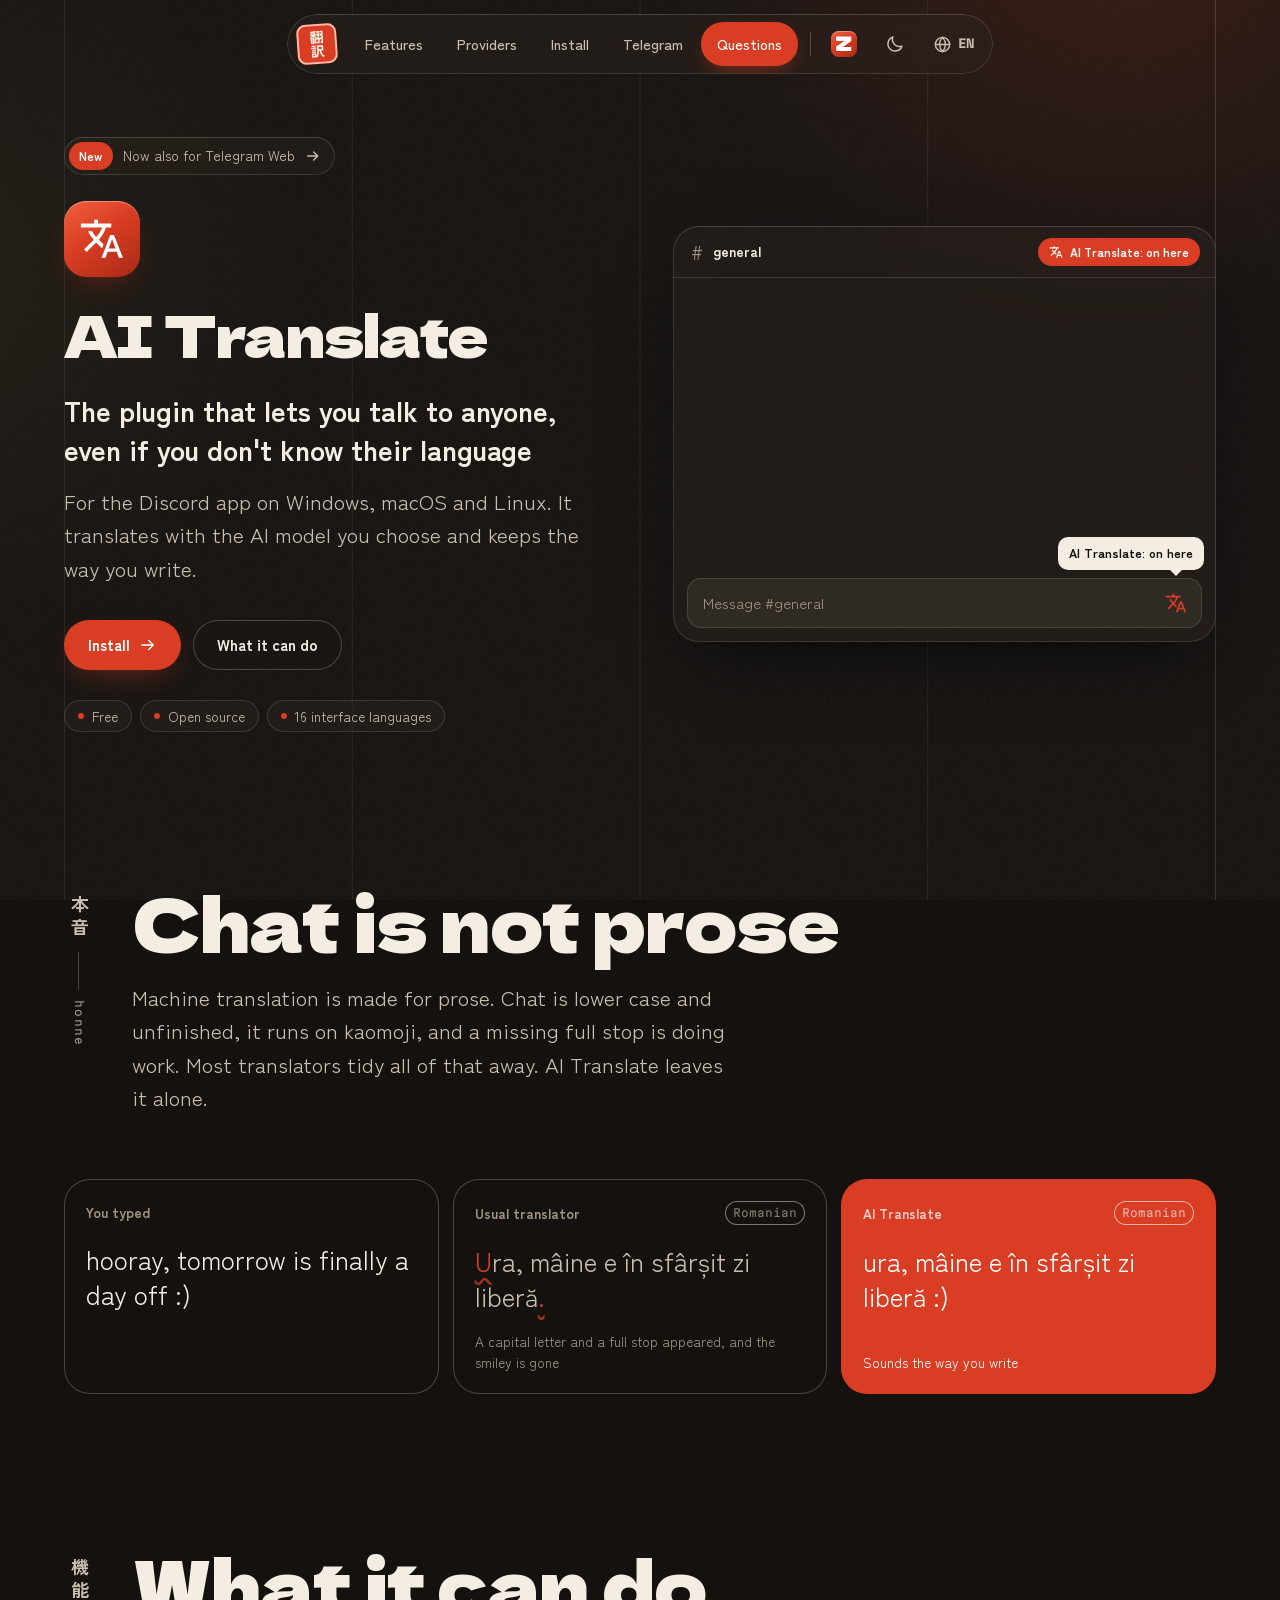
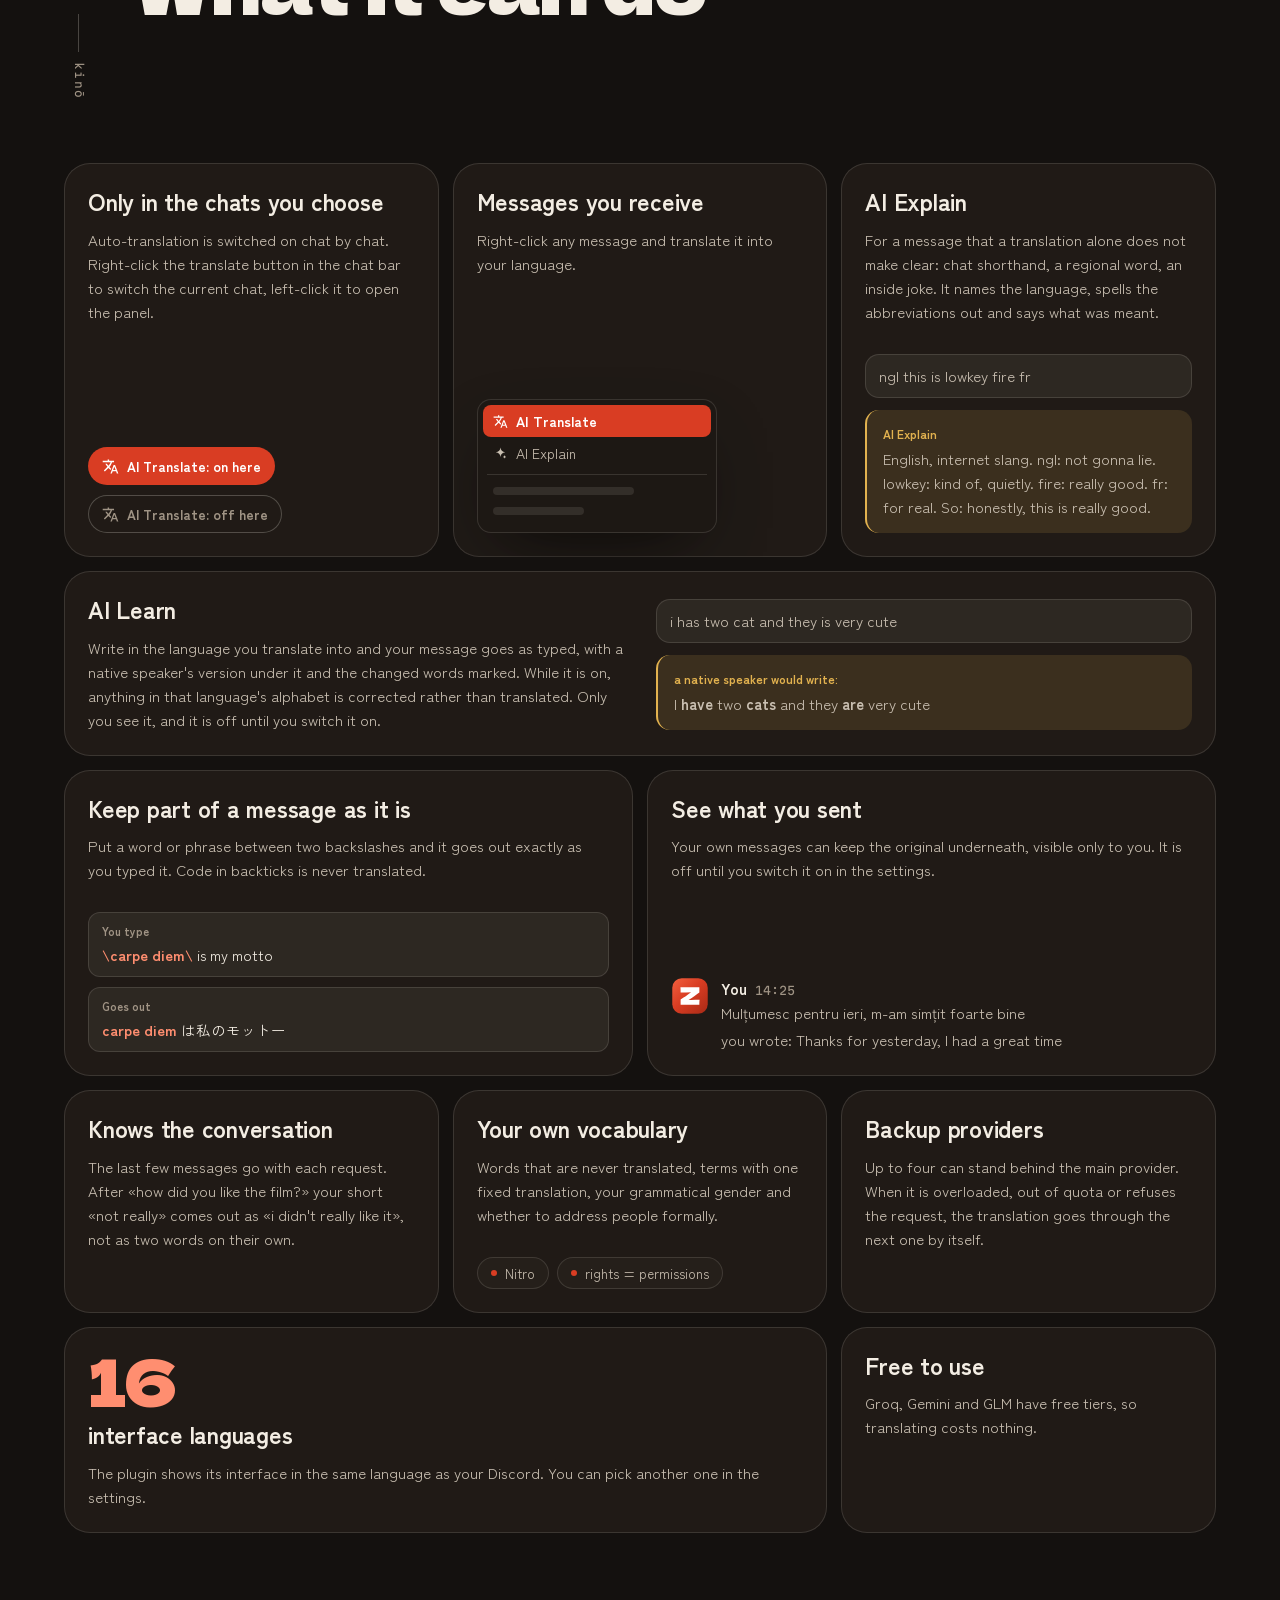
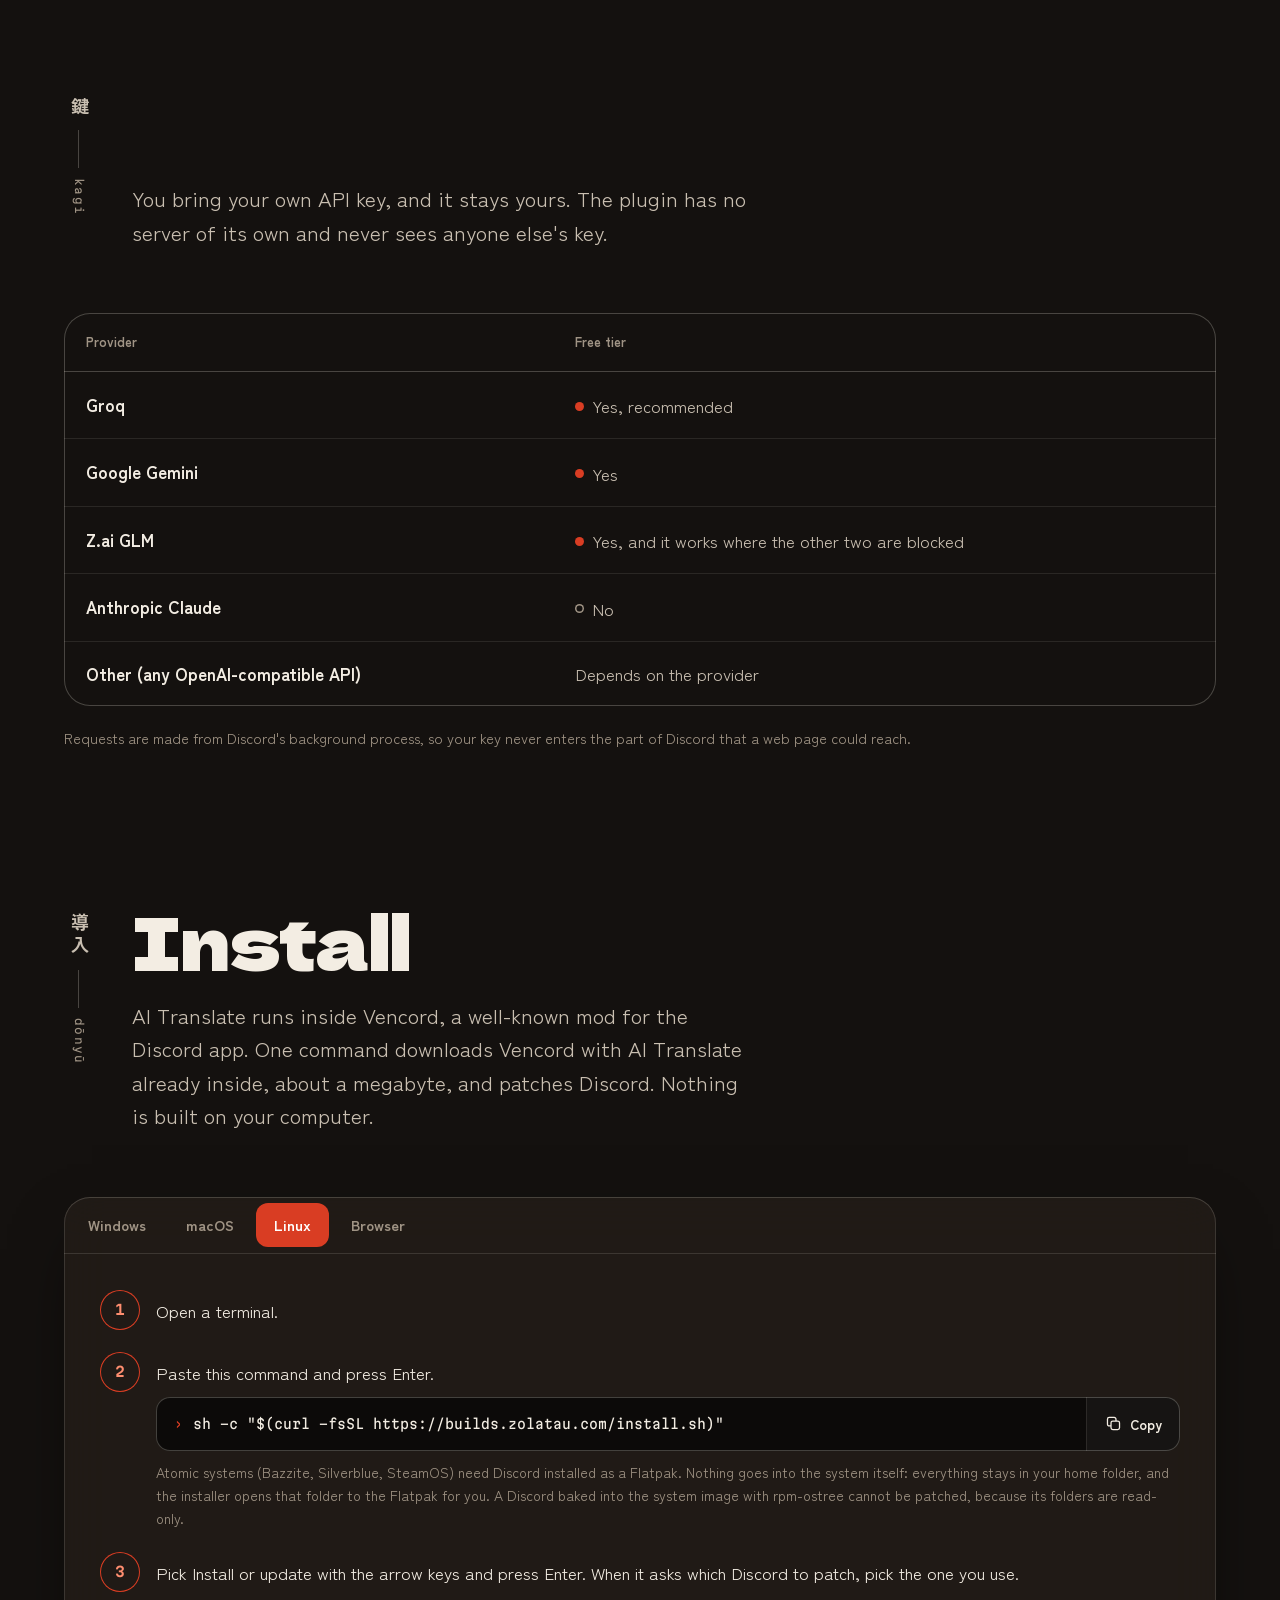
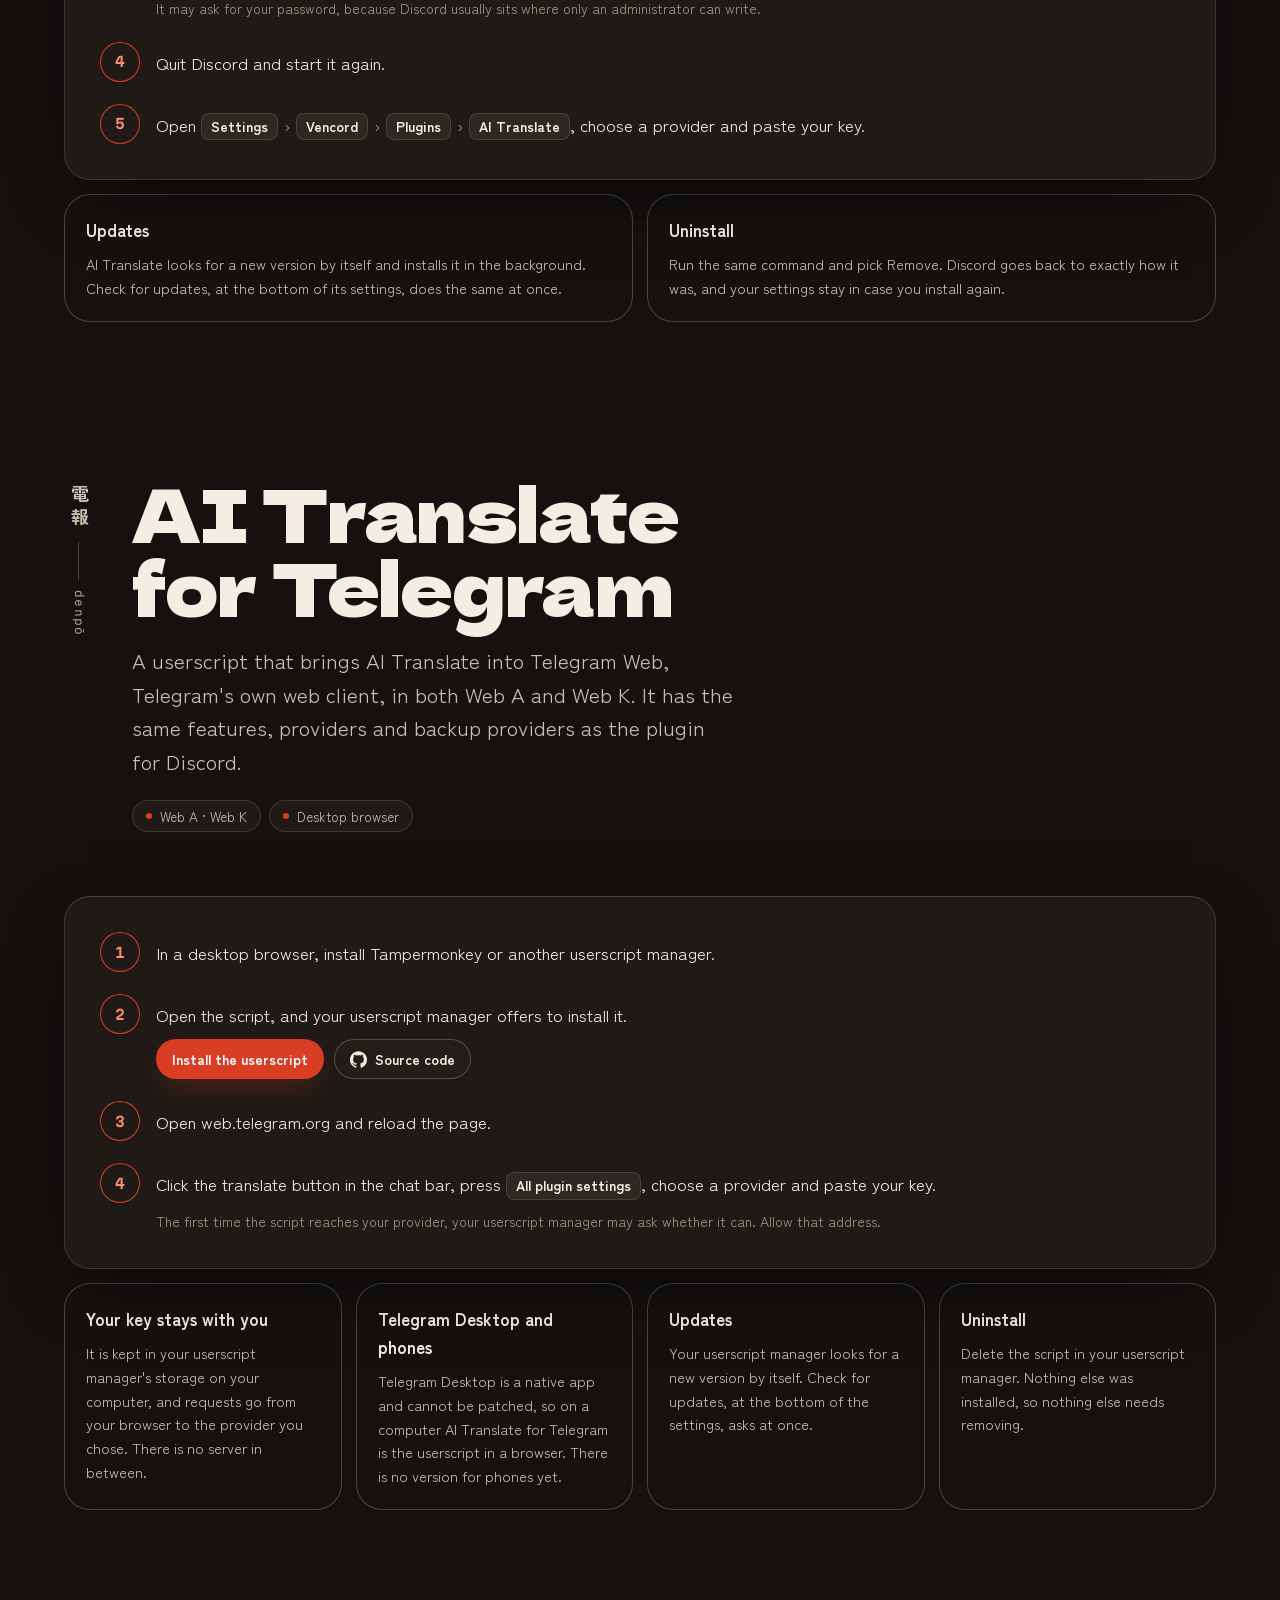
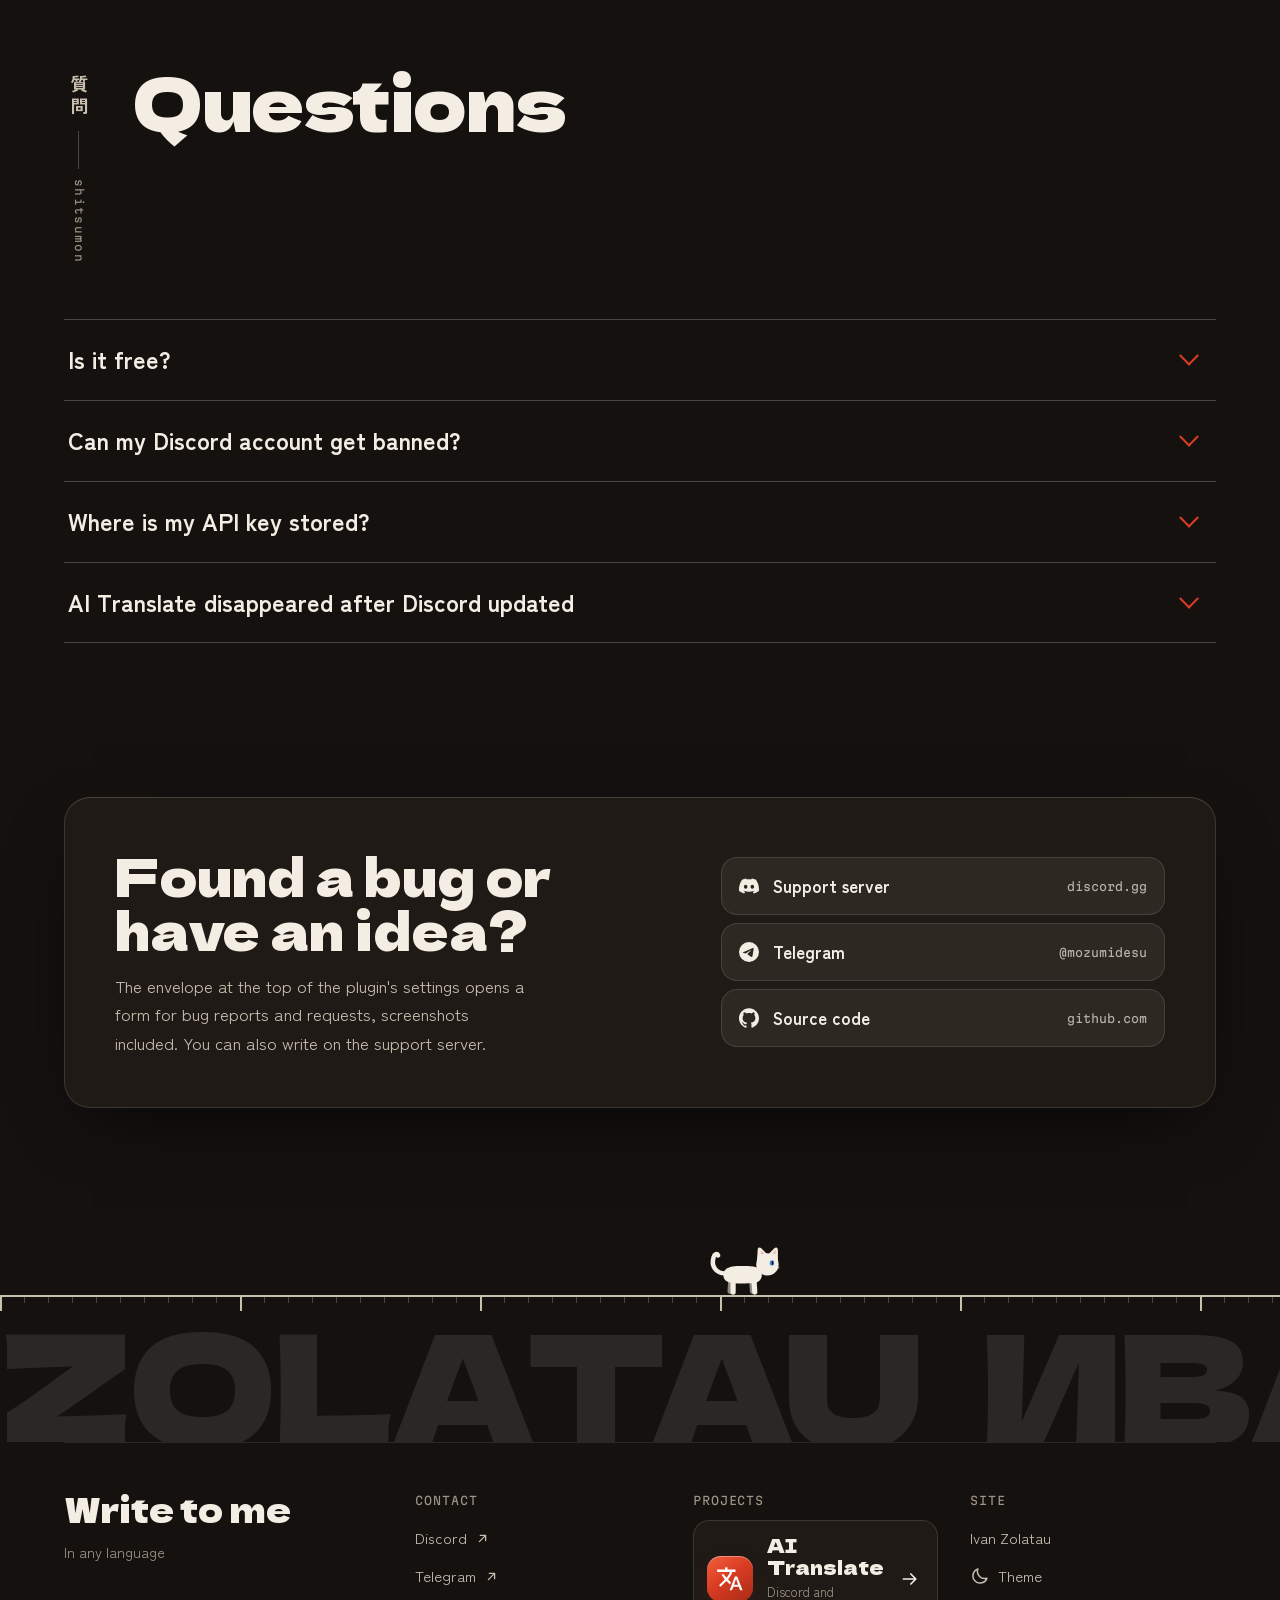
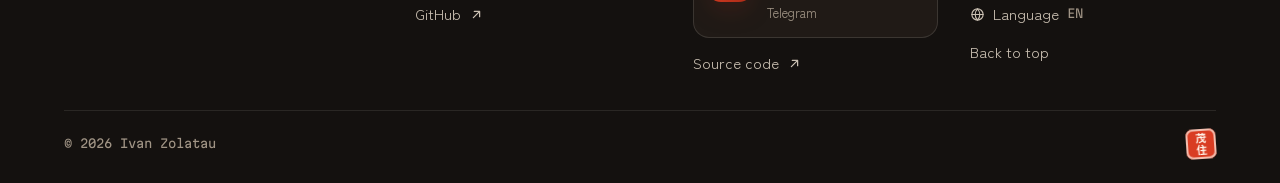
==== commit 5fbf6cb5: "Redesign phase 1b: Sumi palette, living nav, platform chooser, cat on a horizon - Palette "Sumi" for" ====
--- a/public/translate/index.html
+++ b/public/translate/index.html
@@ -5,7 +5,7 @@
 <meta name="viewport" content="width=device-width, initial-scale=1, viewport-fit=cover">
 <title>AI Translate</title>
 <meta name="description" content="A plugin for Discord that translates your messages with the AI model of your choice and keeps the way you write. One command installs it on Windows, macOS and Linux.">
-<meta name="theme-color" content="#0D1038">
+<meta name="theme-color" content="#14110F">
 <meta property="og:type" content="website">
 <meta property="og:site_name" content="AI Translate">
 <meta property="og:url" content="https://translate.zolatau.com/">
@@ -29,7 +29,7 @@
 if(L.indexOf(l)<0){l="en";var n=navigator.languages||[navigator.language||"en"];for(var i=0;i<n.length;i++){var b=String(n[i]).toLowerCase().split("-")[0];if(L.indexOf(b)>=0){l=b;break}}}
 d.lang=l;d.dir=l==="ar"?"rtl":"ltr";d.className+=" js"+(l!=="en"?" i18n-wait":"");
 setTimeout(function(){d.classList.remove("i18n-wait")},2500);
-var m=document.querySelector('meta[name="theme-color"]');if(m)m.content=t==="light"?"#F6F4FC":"#0D1038";})();
+var m=document.querySelector('meta[name="theme-color"]');if(m)m.content=t==="light"?"#F4EFE6":"#14110F";})();
 </script>
 <script src="../assets/js/site.js" defer></script>
 <script src="../assets/js/translate.js" defer></script>
@@ -41,6 +41,7 @@
   <symbol id="i-globe" viewBox="0 0 24 24"><g fill="none" stroke="currentColor" stroke-width="1.8" stroke-linecap="round"><circle cx="12" cy="12" r="9"/><path d="M3 12h18M12 3c2.5 2.6 3.7 5.6 3.7 9s-1.2 6.4-3.7 9c-2.5-2.6-3.7-5.6-3.7-9S9.5 5.6 12 3Z"/></g></symbol>
   <symbol id="i-sun" viewBox="0 0 24 24"><g fill="none" stroke="currentColor" stroke-width="1.8" stroke-linecap="round"><circle cx="12" cy="12" r="4.2"/><path d="M12 2.5v2.2M12 19.3v2.2M4.6 4.6l1.6 1.6M17.8 17.8l1.6 1.6M2.5 12h2.2M19.3 12h2.2M4.6 19.4l1.6-1.6M17.8 6.2l1.6-1.6"/></g></symbol>
   <symbol id="i-moon" viewBox="0 0 24 24"><path d="M20.3 14.6A8.6 8.6 0 0 1 9.4 3.7a8.6 8.6 0 1 0 10.9 10.9Z" fill="none" stroke="currentColor" stroke-width="1.8" stroke-linejoin="round"/></symbol>
+  <symbol id="i-x" viewBox="0 0 24 24"><path d="M6 6l12 12M18 6 6 18" fill="none" stroke="currentColor" stroke-width="2.2" stroke-linecap="round"/></symbol>
   <symbol id="i-z" viewBox="29.8 32 60.5 56"><path transform="translate(26.7 88) scale(.0771 -.0771)" d="M666 205Q696 206 736.0 208.0Q776 210 825 211Q818 164 816.5 117.0Q815 70 815 0H48V223Q103 254 168.0 299.5Q233 345 336 419Q432 489 475 519Q396 518 158 508Q76 504 48 503Q48 577 46.5 627.0Q45 677 40 726H815V502Q762 467 619 366Q459 252 372 197Q429 198 666 205Z" fill="currentColor"/></symbol>
   <symbol id="i-heart" viewBox="0 0 24 24"><path d="M12 21.1 3.9 13C1.4 10.5 1.4 6.5 3.9 4a5.7 5.7 0 0 1 8.1 0 5.7 5.7 0 0 1 8.1 8.9l-8.1 8.2Z" fill="currentColor"/></symbol>
   <symbol id="i-translate" viewBox="0 96 960 960"><path d="m475 976 181-480h82l186 480h-87l-41-126H604l-47 126h-82Zm151-196h142l-70-194h-2l-70 194Zm-466 76-55-55 204-204q-38-44-67.5-88.5T190 416h87q17 33 37.5 62.5T361 539q45-47 75-97.5T487 336H40v-80h280v-80h80v80h280v80H567q-22 69-58.5 135.5T419 598l98 99-30 81-127-122-200 200Z"/></symbol>
@@ -88,14 +89,14 @@
 
 <header class="nav">
   <nav class="nav__pill glass" aria-label="Main" data-i18n-attr="aria-label:nav.label">
-    <a class="nav__mark" href="#top" aria-label="AI Translate"><span class="app-mark"><svg aria-hidden="true"><use href="#i-translate"/></svg></span></a>
+    <a class="nav__mark" href="#top" aria-label="AI Translate"><span class="stamp" data-stamp aria-hidden="true"><b class="is-2">翻訳</b></span></a>
     <div class="nav__links" style="--d:.05s">
       <span class="nav__blob" aria-hidden="true"></span>
-      <a href="#features" data-i18n="nav.features">Features</a>
-      <a href="#providers" data-i18n="nav.providers">Providers</a>
-      <a href="#install" data-i18n="nav.install">Install</a>
-      <a href="#telegram">Telegram</a>
-      <a href="#faq" data-i18n="nav.faq">Questions</a>
+      <a href="#features"><span data-i18n="nav.features">Features</span></a>
+      <a href="#providers"><span data-i18n="nav.providers">Providers</span></a>
+      <a href="#install"><span data-i18n="nav.install">Install</span></a>
+      <a href="#telegram"><span>Telegram</span></a>
+      <a href="#faq"><span data-i18n="nav.faq">Questions</span></a>
     </div>
     <span class="nav__sep" style="--d:.1s"></span>
     <a class="nav__btn nav__home" data-link="home" href="https://zolatau.com/" aria-label="Ivan Zolatau" style="--d:.12s"><span class="app-mark"><svg aria-hidden="true"><use href="#i-z"/></svg></span></a>
@@ -114,14 +115,17 @@
 
 <div class="menu" id="menu" hidden>
   <ul class="menu__links">
-    <li><a href="#features"><span data-i18n="nav.features">Features</span></a></li>
-    <li><a href="#providers"><span data-i18n="nav.providers">Providers</span></a></li>
-    <li><a href="#install"><span data-i18n="nav.install">Install</span></a></li>
-    <li><a href="#telegram"><span>Telegram</span></a></li>
-    <li><a href="#faq"><span data-i18n="nav.faq">Questions</span></a></li>
-    <li><a data-link="home" href="https://zolatau.com/">zolatau.com</a></li>
+    <li><a href="#features"><span data-i18n="nav.features">Features</span><i aria-hidden="true">機能</i></a></li>
+    <li><a href="#providers"><span data-i18n="nav.providers">Providers</span><i aria-hidden="true">鍵</i></a></li>
+    <li><a href="#install"><span data-i18n="nav.install">Install</span><i aria-hidden="true">導入</i></a></li>
+    <li><a href="#telegram"><span>Telegram</span><i aria-hidden="true">電報</i></a></li>
+    <li><a href="#faq"><span data-i18n="nav.faq">Questions</span><i aria-hidden="true">質問</i></a></li>
+    <li><a data-link="home" href="https://zolatau.com/"><span>zolatau.com</span><i aria-hidden="true">茂住</i></a></li>
   </ul>
-  <div class="menu__foot mono"><span>translate.zolatau.com</span><span>翻訳</span></div>
+  <div class="menu__foot">
+    <button class="menu__ctl pb" type="button" data-theme-toggle><span class="theme-ico"><svg class="moon" aria-hidden="true"><use href="#i-moon"/></svg><svg class="sun" aria-hidden="true"><use href="#i-sun"/></svg></span><span data-i18n="foot.theme">Theme</span></button>
+    <button class="menu__ctl pb" type="button" data-lang-open aria-haspopup="listbox"><svg class="i" aria-hidden="true"><use href="#i-globe"/></svg><span data-i18n="lang.label">Language</span><span data-lang-code>EN</span></button>
+  </div>
 </div>
 
 <main id="main">
@@ -482,12 +486,10 @@
           <li><a class="pb" href="https://github.com/mozumidesu" target="_blank" rel="noopener">GitHub<svg class="i" aria-hidden="true"><use href="#i-arrow-up"/></svg></a></li>
         </ul>
       </nav>
-      <nav class="footer__col" aria-labelledby="f-translate">
-        <h2 id="f-translate">AI Translate</h2>
+      <nav class="footer__col footer__col--proj" aria-labelledby="f-proj">
+        <h2 id="f-proj" data-i18n="foot.projects">Projects</h2>
         <ul>
-          <li><a class="pb" data-link="translate" href="https://translate.zolatau.com/"><span data-i18n="foot.all">All platforms</span></a></li>
-          <li><a class="pb" data-link="translate" href="https://translate.zolatau.com/#install">Discord</a></li>
-          <li><a class="pb" data-link="translate" href="https://translate.zolatau.com/#telegram">Telegram</a></li>
+          <li><button class="proj pb" type="button" data-pick aria-haspopup="dialog" aria-expanded="false" aria-controls="pick"><span class="app-mark" aria-hidden="true"><svg><use href="#i-translate"/></svg></span><span><b>AI Translate</b><small data-i18n="foot.projNote">Discord and Telegram</small></span><svg class="i" aria-hidden="true"><use href="#i-arrow"/></svg></button></li>
           <li><a class="pb" href="https://github.com/mozumidesu/ai-translate" target="_blank" rel="noopener"><span data-i18n="tr.hSource">Source code</span><svg class="i" aria-hidden="true"><use href="#i-arrow-up"/></svg></a></li>
         </ul>
       </nav>
@@ -501,8 +503,20 @@
         </ul>
       </div>
     </div>
-    <div class="footer__base"><span>© 2026 Ivan Zolatau</span><span><span data-i18n="home.clock">Belarus</span> <time data-clock>--:--</time></span></div>
+    <div class="footer__base"><span>© 2026 Ivan Zolatau</span><span class="stamp" aria-hidden="true"><b class="is-2">茂住</b></span></div>
   </div>
 </footer>
+
+<dialog class="pick" id="pick" aria-labelledby="pick-title">
+  <div class="pick__box">
+    <p class="pick__kicker">AI Translate</p>
+    <h2 id="pick-title" data-i18n="pick.title">Where do you chat?</h2>
+    <ul class="pick__list">
+      <li><a class="pick__opt pb" href="https://zolatau.com/discord"><span class="pick__ico"><svg class="i" aria-hidden="true"><use href="#i-discord"/></svg></span><span><b>Discord</b><small data-i18n="pick.discord">The app on Windows, macOS and Linux, or in a browser</small></span><svg class="i" aria-hidden="true"><use href="#i-arrow"/></svg></a></li>
+      <li><a class="pick__opt pb" href="https://zolatau.com/telegram"><span class="pick__ico"><svg class="i" aria-hidden="true"><use href="#i-telegram"/></svg></span><span><b>Telegram</b><small data-i18n="pick.telegram">Telegram Web in a desktop browser</small></span><svg class="i" aria-hidden="true"><use href="#i-arrow"/></svg></a></li>
+    </ul>
+    <button class="pick__close pb" type="button" data-pick-close aria-label="Close" data-i18n-attr="aria-label:common.close"><svg class="i" aria-hidden="true"><use href="#i-x"/></svg></button>
+  </div>
+</dialog>
 </body>
 </html>
--- a/public/assets/css/fonts.css
+++ b/public/assets/css/fonts.css
@@ -5,34 +5,34 @@
 @font-face{font-family:"ZL Display";src:url(../fonts/dela-latin.woff2) format("woff2");font-weight:400;font-style:normal;font-display:swap;unicode-range:U+0000-00FF,U+0131,U+0152-0153,U+02BB-02BC,U+02C6,U+02DA,U+02DC,U+0304,U+0308,U+0329,U+2000-206F,U+20AC,U+2122,U+2191,U+2193,U+2212,U+2215,U+FEFF,U+FFFD;}
 @font-face{font-family:"ZL Display";src:url(../fonts/plexar-arabic-700.woff2) format("woff2");font-weight:400;font-style:normal;font-display:swap;unicode-range:U+0600-06FF,U+0750-077F,U+0870-088E,U+0890-0891,U+0897-08E1,U+08E3-08FF,U+200C-200E,U+2010-2011,U+204F,U+2E41,U+FB50-FDFF,U+FE70-FE74,U+FE76-FEFC,U+102E0-102FB,U+10E60-10E7E,U+10EC2-10EC4,U+10EFC-10EFF,U+1EE00-1EE03,U+1EE05-1EE1F,U+1EE21-1EE22,U+1EE24,U+1EE27,U+1EE29-1EE32,U+1EE34-1EE37,U+1EE39,U+1EE3B,U+1EE42,U+1EE47,U+1EE49,U+1EE4B,U+1EE4D-1EE4F,U+1EE51-1EE52,U+1EE54,U+1EE57,U+1EE59,U+1EE5B,U+1EE5D,U+1EE5F,U+1EE61-1EE62,U+1EE64,U+1EE67-1EE6A,U+1EE6C-1EE72,U+1EE74-1EE77,U+1EE79-1EE7C,U+1EE7E,U+1EE80-1EE89,U+1EE8B-1EE9B,U+1EEA1-1EEA3,U+1EEA5-1EEA9,U+1EEAB-1EEBB,U+1EEF0-1EEF1;}
 @font-face{font-family:"ZL Display";src:url(../fonts/plexth-thai-700.woff2) format("woff2");font-weight:400;font-style:normal;font-display:swap;unicode-range:U+02D7,U+0303,U+0331,U+0E01-0E5B,U+200C-200D,U+25CC;}
-@font-face{font-family:"ZL Display";src:url(../fonts/plexkr-korean-700.woff2) format("woff2");font-weight:400;font-style:normal;font-display:swap;unicode-range:U+AC00-AC01,U+AC04,U+AC10-AC11,U+AC19,U+AC1C,U+AC70,U+AC74,U+AC78,U+AC83,U+AC8C,U+ACA8,U+ACBD,U+ACC4,U+ACE0,U+ACF3,U+ACF5,U+ACFC,U+AD00,U+AD50,U+AD6C-AD6D,U+AD74,U+AD8C,U+ADF8,U+ADFC,U+AE00,U+AE08,U+AE0B,U+AE30,U+AE38,U+AE41,U+AE4C,U+AE54,U+AEBC,U+AECF,U+AED8,U+AFB8,U+AFC0,U+B010,U+B05D,U+B098,U+B0A0,U+B0A8-B0A9,U+B0B1,U+B0B4,U+B0B8,U+B108,U+B110,U+B118,U+B123-B124,U+B137,U+B155,U+B18D,U+B204,U+B274,U+B290,U+B294,U+B298,U+B2A5,U+B2C8,U+B2D9,U+B2E4,U+B2E8,U+B2EB,U+B2F4,U+B2F9,U+B2FF-B300,U+B354,U+B370,U+B378,U+B3C4,U+B3C8,U+B3CC,U+B3D9,U+B3FC,U+B418,U+B41C,U+B420,U+B429,U+B450,U+B458,U+B461,U+B4A4,U+B4DC,U+B4E0,U+B4E4,U+B4ED,U+B4F1,U+B514,U+B52A,U+B530,U+B54C,U+B560,U+B5A4,U+B610,U+B6F0,U+B73B,U+B77C-B77D,U+B78C,U+B798,U+B7A8,U+B7AB,U+B7EC,U+B7F0,U+B807,U+B824-B825,U+B839,U+B840,U+B85C,U+B8CC,U+B8E8,U+B958,U+B974,U+B978,U+B97C,U+B984-B985,U+B9AC-B9AD,U+B9B0,U+B9BD,U+B9C8-B9C9,U+B9CC,U+B9D0,U+B9E8,U+BA4B,U+BA54,U+BA70,U+BA74,U+BA85,U+BA87,U+BAA8,U+BAB0,U+BB34,U+BB38,U+BB3B-BB3C,U+BBC0,U+BBF8-BBF9,U+BBFC,U+BC00,U+BC14,U+BC18,U+BC1B,U+BC1D,U+BC24,U+BC29,U+BC30-BC31,U+BC84,U+BC88,U+BC95,U+BCA8,U+BCC4,U+BCF4-BCF5,U+BCF8,U+BCFC,U+BD09,U+BD10,U+BD24,U+BD80,U+BD84,U+BD99,U+BE0C,U+BE44,U+BE4C,U+BE68,U+BFD0,U+C0AC-C0AD,U+C0B0,U+C0B4,U+C0C1,U+C0C8,U+C0DD,U+C0F7,U+C11C-C11D,U+C120,U+C124,U+C131,U+C138,U+C154,U+C18C-C18D,U+C190,U+C194,U+C1A1,U+C218,U+C26C,U+C2A4,U+C2A8,U+C2AC,U+C2B5,U+C2DC-C2DD,U+C2E0,U+C2E4,U+C2F8,U+C4F0,U+C4F4,U+C4F8,U+C501,U+C544,U+C548,U+C54A,U+C54C,U+C558,U+C571,U+C57C-C57D,U+C591,U+C5B4,U+C5B8,U+C5BC,U+C5C4-C5C8,U+C5D0,U+C5D4,U+C5EC-C5ED,U+C5F0,U+C5F4,U+C5FD,U+C601,U+C608,U+C624,U+C639,U+C640,U+C67C,U+C694,U+C6A9,U+C6B0,U+C6B4,U+C6B8,U+C6C3,U+C6CC,U+C6D0,U+C6E0,U+C6F9,U+C704,U+C720,U+C73C,U+C740,U+C744,U+C74C,U+C758,U+C774,U+C778,U+C77C-C77D,U+C783-C785,U+C788,U+C790-C791,U+C798,U+C7A1,U+C7A5,U+C7AC,U+C800-C801,U+C804,U+C808,U+C811,U+C815,U+C81C,U+C838,U+C84C,U+C870,U+C880,U+C88B-C88C,U+C8FC,U+C900,U+C904,U+C90D,U+C911,U+C990,U+C9C0-C9C1,U+C9C4,U+C9C8,U+C9D0-C9D1,U+C9DC,U+C9E7,U+CABD,U+CC3E,U+CC44,U+CC98,U+CCA8,U+CCAD,U+CCB4,U+CCD0,U+CD5C,U+CD9C,U+CE20,U+CE58,U+CE68-CE69,U+CEF4,U+CF1C,U+CF20,U+CF2D,U+CF54,U+CF58,U+D06C,U+D074,U+D0A4,U+D0C0,U+D0DD,U+D0ED,U+D130,U+D14C,U+D15C,U+D1A0,U+D1B5,U+D22C,U+D2B8,U+D2BC,U+D2F0-D2F1,U+D305,U+D30C,U+D310,U+D328,U+D398,U+D3F0,U+D3F4,U+D3FC,U+D45C,U+D480,U+D4E8,U+D504,U+D508,U+D50C,U+D558,U+D55C,U+D560,U+D568-D569,U+D574,U+D588-D589,U+D5C8,U+D600,U+D604,U+D638,U+D63C,U+D648,U+D654-D655,U+D658,U+D68D,U+D6C4,U+D734,U+D750,U+D770,U+D788,U+D78C;}
+@font-face{font-family:"ZL Display";src:url(../fonts/plexkr-korean-700.woff2) format("woff2");font-weight:400;font-style:normal;font-display:swap;unicode-range:U+AC00-AC01,U+AC04,U+AC10-AC11,U+AC19,U+AC1C,U+AC70,U+AC74,U+AC78,U+AC83,U+AC8C,U+ACA8,U+ACBD,U+ACC4,U+ACE0,U+ACF3,U+ACF5,U+ACFC,U+AD00,U+AD50,U+AD6C-AD6D,U+AD74,U+AD8C,U+ADF8,U+ADFC,U+AE00,U+AE08,U+AE0B,U+AE30,U+AE38,U+AE41,U+AE4C,U+AE54,U+AEBC,U+AECF,U+AED8,U+AFB8,U+AFC0,U+B010,U+B05D,U+B098,U+B0A0,U+B0A8-B0A9,U+B0B1,U+B0B4,U+B0B8,U+B108,U+B110,U+B118,U+B123-B124,U+B137,U+B155,U+B18D,U+B204,U+B274,U+B290,U+B294,U+B298,U+B2A5,U+B2C8,U+B2D9,U+B2E4,U+B2E8,U+B2EB,U+B2F4,U+B2F9,U+B2FF-B300,U+B354,U+B370,U+B378,U+B3C4,U+B3C8,U+B3CC,U+B3D9,U+B3FC,U+B418,U+B41C,U+B420,U+B429,U+B450,U+B458,U+B461,U+B4A4,U+B4DC,U+B4E0,U+B4E4,U+B4ED,U+B4F1,U+B514,U+B52A,U+B530,U+B54C,U+B560,U+B5A4,U+B610,U+B6F0,U+B73B,U+B77C-B77D,U+B78C,U+B798,U+B7A8,U+B7AB,U+B7EC,U+B7F0,U+B807,U+B824-B825,U+B839,U+B840,U+B85C,U+B8CC,U+B8E8,U+B958,U+B974,U+B978,U+B97C,U+B984-B985,U+B9AC-B9AD,U+B9B0,U+B9BD,U+B9C8-B9C9,U+B9CC,U+B9D0,U+B9E8,U+BA4B,U+BA54,U+BA70,U+BA74,U+BA85,U+BA87,U+BAA8,U+BAB0,U+BB34,U+BB38,U+BB3B-BB3C,U+BBC0,U+BBF8-BBF9,U+BBFC,U+BC00,U+BC14,U+BC18,U+BC1B-BC1D,U+BC24,U+BC29,U+BC30-BC31,U+BC84,U+BC88,U+BC95,U+BCA8,U+BCC4,U+BCF4-BCF5,U+BCF8,U+BCFC,U+BD09,U+BD10,U+BD24,U+BD80,U+BD84,U+BD99,U+BE0C,U+BE44,U+BE4C,U+BE68,U+BFD0,U+C0AC-C0AD,U+C0B0,U+C0B4,U+C0C1,U+C0C8,U+C0DD,U+C0F7,U+C11C-C11D,U+C120,U+C124,U+C131,U+C138,U+C154,U+C18C-C18D,U+C190,U+C194,U+C1A1,U+C218,U+C26C,U+C2A4,U+C2A8,U+C2AC,U+C2B5,U+C2DC-C2DD,U+C2E0,U+C2E4,U+C2F8,U+C4F0,U+C4F4,U+C4F8,U+C501,U+C544,U+C548,U+C54A,U+C54C,U+C558,U+C571,U+C57C-C57D,U+C591,U+C5B4,U+C5B8,U+C5BC,U+C5C4-C5C8,U+C5D0,U+C5D4,U+C5EC-C5ED,U+C5F0,U+C5F4,U+C5FD,U+C601,U+C608,U+C624,U+C639,U+C640,U+C67C,U+C694,U+C6A9,U+C6B0,U+C6B4,U+C6B8,U+C6C3,U+C6CC,U+C6D0,U+C6E0,U+C6F9,U+C704,U+C720,U+C73C,U+C740,U+C744,U+C74C,U+C758,U+C774,U+C778,U+C77C-C77D,U+C783-C785,U+C788,U+C790-C791,U+C798,U+C7A1,U+C7A5,U+C7AC,U+C800-C801,U+C804,U+C808,U+C811,U+C815,U+C81C-C81D,U+C838,U+C84C,U+C870,U+C880,U+C88B-C88C,U+C8FC,U+C900,U+C904,U+C90D,U+C911,U+C990,U+C9C0-C9C1,U+C9C4,U+C9C8,U+C9D0-C9D1,U+C9DC,U+C9E7,U+CABD,U+CC3E,U+CC44,U+CC98,U+CCA8,U+CCAD,U+CCB4,U+CCD0,U+CD5C,U+CD9C,U+CE20,U+CE58,U+CE68-CE69,U+CEF4,U+CF1C,U+CF20,U+CF2D,U+CF54,U+CF58,U+D06C,U+D074,U+D0A4,U+D0C0,U+D0DD,U+D0ED,U+D130,U+D14C,U+D15C,U+D1A0,U+D1B5,U+D22C,U+D2B8,U+D2BC,U+D2F0-D2F1,U+D305,U+D30C,U+D310,U+D328,U+D398,U+D3F0,U+D3F4,U+D3FC,U+D45C,U+D480,U+D4E8,U+D504,U+D508,U+D50C,U+D558,U+D55C,U+D560,U+D568-D569,U+D574,U+D588-D589,U+D5C8,U+D600,U+D604,U+D638,U+D63C,U+D648,U+D654-D655,U+D658,U+D68D,U+D6C4,U+D734,U+D750,U+D770,U+D788,U+D78C;}
 @font-face{font-family:"ZL Display Latin";src:url(../fonts/dela-cyrillic.woff2) format("woff2");font-weight:400;font-style:normal;font-display:swap;unicode-range:U+0301,U+0400-045F,U+0490-0491,U+04B0-04B1,U+2116;}
 @font-face{font-family:"ZL Display Latin";src:url(../fonts/dela-vietnamese.woff2) format("woff2");font-weight:400;font-style:normal;font-display:swap;unicode-range:U+0102-0103,U+0110-0111,U+0128-0129,U+0168-0169,U+01A0-01A1,U+01AF-01B0,U+0300-0301,U+0303-0304,U+0308-0309,U+0323,U+0329,U+1EA0-1EF9,U+20AB;}
 @font-face{font-family:"ZL Display Latin";src:url(../fonts/dela-latin-ext.woff2) format("woff2");font-weight:400;font-style:normal;font-display:swap;unicode-range:U+0100-02BA,U+02BD-02C5,U+02C7-02CC,U+02CE-02D7,U+02DD-02FF,U+0304,U+0308,U+0329,U+1D00-1DBF,U+1E00-1E9F,U+1EF2-1EFF,U+2020,U+20A0-20AB,U+20AD-20C0,U+2113,U+2C60-2C7F,U+A720-A7FF;}
 @font-face{font-family:"ZL Display Latin";src:url(../fonts/dela-latin.woff2) format("woff2");font-weight:400;font-style:normal;font-display:swap;unicode-range:U+0000-00FF,U+0131,U+0152-0153,U+02BB-02BC,U+02C6,U+02DA,U+02DC,U+0304,U+0308,U+0329,U+2000-206F,U+20AC,U+2122,U+2191,U+2193,U+2212,U+2215,U+FEFF,U+FFFD;}
 @font-face{font-family:"ZL Display Latin";src:url(../fonts/plexar-arabic-700.woff2) format("woff2");font-weight:400;font-style:normal;font-display:swap;unicode-range:U+0600-06FF,U+0750-077F,U+0870-088E,U+0890-0891,U+0897-08E1,U+08E3-08FF,U+200C-200E,U+2010-2011,U+204F,U+2E41,U+FB50-FDFF,U+FE70-FE74,U+FE76-FEFC,U+102E0-102FB,U+10E60-10E7E,U+10EC2-10EC4,U+10EFC-10EFF,U+1EE00-1EE03,U+1EE05-1EE1F,U+1EE21-1EE22,U+1EE24,U+1EE27,U+1EE29-1EE32,U+1EE34-1EE37,U+1EE39,U+1EE3B,U+1EE42,U+1EE47,U+1EE49,U+1EE4B,U+1EE4D-1EE4F,U+1EE51-1EE52,U+1EE54,U+1EE57,U+1EE59,U+1EE5B,U+1EE5D,U+1EE5F,U+1EE61-1EE62,U+1EE64,U+1EE67-1EE6A,U+1EE6C-1EE72,U+1EE74-1EE77,U+1EE79-1EE7C,U+1EE7E,U+1EE80-1EE89,U+1EE8B-1EE9B,U+1EEA1-1EEA3,U+1EEA5-1EEA9,U+1EEAB-1EEBB,U+1EEF0-1EEF1;}
 @font-face{font-family:"ZL Display Latin";src:url(../fonts/plexth-thai-700.woff2) format("woff2");font-weight:400;font-style:normal;font-display:swap;unicode-range:U+02D7,U+0303,U+0331,U+0E01-0E5B,U+200C-200D,U+25CC;}
-@font-face{font-family:"ZL Display Latin";src:url(../fonts/plexkr-korean-700.woff2) format("woff2");font-weight:400;font-style:normal;font-display:swap;unicode-range:U+AC00-AC01,U+AC04,U+AC10-AC11,U+AC19,U+AC1C,U+AC70,U+AC74,U+AC78,U+AC83,U+AC8C,U+ACA8,U+ACBD,U+ACC4,U+ACE0,U+ACF3,U+ACF5,U+ACFC,U+AD00,U+AD50,U+AD6C-AD6D,U+AD74,U+AD8C,U+ADF8,U+ADFC,U+AE00,U+AE08,U+AE0B,U+AE30,U+AE38,U+AE41,U+AE4C,U+AE54,U+AEBC,U+AECF,U+AED8,U+AFB8,U+AFC0,U+B010,U+B05D,U+B098,U+B0A0,U+B0A8-B0A9,U+B0B1,U+B0B4,U+B0B8,U+B108,U+B110,U+B118,U+B123-B124,U+B137,U+B155,U+B18D,U+B204,U+B274,U+B290,U+B294,U+B298,U+B2A5,U+B2C8,U+B2D9,U+B2E4,U+B2E8,U+B2EB,U+B2F4,U+B2F9,U+B2FF-B300,U+B354,U+B370,U+B378,U+B3C4,U+B3C8,U+B3CC,U+B3D9,U+B3FC,U+B418,U+B41C,U+B420,U+B429,U+B450,U+B458,U+B461,U+B4A4,U+B4DC,U+B4E0,U+B4E4,U+B4ED,U+B4F1,U+B514,U+B52A,U+B530,U+B54C,U+B560,U+B5A4,U+B610,U+B6F0,U+B73B,U+B77C-B77D,U+B78C,U+B798,U+B7A8,U+B7AB,U+B7EC,U+B7F0,U+B807,U+B824-B825,U+B839,U+B840,U+B85C,U+B8CC,U+B8E8,U+B958,U+B974,U+B978,U+B97C,U+B984-B985,U+B9AC-B9AD,U+B9B0,U+B9BD,U+B9C8-B9C9,U+B9CC,U+B9D0,U+B9E8,U+BA4B,U+BA54,U+BA70,U+BA74,U+BA85,U+BA87,U+BAA8,U+BAB0,U+BB34,U+BB38,U+BB3B-BB3C,U+BBC0,U+BBF8-BBF9,U+BBFC,U+BC00,U+BC14,U+BC18,U+BC1B,U+BC1D,U+BC24,U+BC29,U+BC30-BC31,U+BC84,U+BC88,U+BC95,U+BCA8,U+BCC4,U+BCF4-BCF5,U+BCF8,U+BCFC,U+BD09,U+BD10,U+BD24,U+BD80,U+BD84,U+BD99,U+BE0C,U+BE44,U+BE4C,U+BE68,U+BFD0,U+C0AC-C0AD,U+C0B0,U+C0B4,U+C0C1,U+C0C8,U+C0DD,U+C0F7,U+C11C-C11D,U+C120,U+C124,U+C131,U+C138,U+C154,U+C18C-C18D,U+C190,U+C194,U+C1A1,U+C218,U+C26C,U+C2A4,U+C2A8,U+C2AC,U+C2B5,U+C2DC-C2DD,U+C2E0,U+C2E4,U+C2F8,U+C4F0,U+C4F4,U+C4F8,U+C501,U+C544,U+C548,U+C54A,U+C54C,U+C558,U+C571,U+C57C-C57D,U+C591,U+C5B4,U+C5B8,U+C5BC,U+C5C4-C5C8,U+C5D0,U+C5D4,U+C5EC-C5ED,U+C5F0,U+C5F4,U+C5FD,U+C601,U+C608,U+C624,U+C639,U+C640,U+C67C,U+C694,U+C6A9,U+C6B0,U+C6B4,U+C6B8,U+C6C3,U+C6CC,U+C6D0,U+C6E0,U+C6F9,U+C704,U+C720,U+C73C,U+C740,U+C744,U+C74C,U+C758,U+C774,U+C778,U+C77C-C77D,U+C783-C785,U+C788,U+C790-C791,U+C798,U+C7A1,U+C7A5,U+C7AC,U+C800-C801,U+C804,U+C808,U+C811,U+C815,U+C81C,U+C838,U+C84C,U+C870,U+C880,U+C88B-C88C,U+C8FC,U+C900,U+C904,U+C90D,U+C911,U+C990,U+C9C0-C9C1,U+C9C4,U+C9C8,U+C9D0-C9D1,U+C9DC,U+C9E7,U+CABD,U+CC3E,U+CC44,U+CC98,U+CCA8,U+CCAD,U+CCB4,U+CCD0,U+CD5C,U+CD9C,U+CE20,U+CE58,U+CE68-CE69,U+CEF4,U+CF1C,U+CF20,U+CF2D,U+CF54,U+CF58,U+D06C,U+D074,U+D0A4,U+D0C0,U+D0DD,U+D0ED,U+D130,U+D14C,U+D15C,U+D1A0,U+D1B5,U+D22C,U+D2B8,U+D2BC,U+D2F0-D2F1,U+D305,U+D30C,U+D310,U+D328,U+D398,U+D3F0,U+D3F4,U+D3FC,U+D45C,U+D480,U+D4E8,U+D504,U+D508,U+D50C,U+D558,U+D55C,U+D560,U+D568-D569,U+D574,U+D588-D589,U+D5C8,U+D600,U+D604,U+D638,U+D63C,U+D648,U+D654-D655,U+D658,U+D68D,U+D6C4,U+D734,U+D750,U+D770,U+D788,U+D78C;}
+@font-face{font-family:"ZL Display Latin";src:url(../fonts/plexkr-korean-700.woff2) format("woff2");font-weight:400;font-style:normal;font-display:swap;unicode-range:U+AC00-AC01,U+AC04,U+AC10-AC11,U+AC19,U+AC1C,U+AC70,U+AC74,U+AC78,U+AC83,U+AC8C,U+ACA8,U+ACBD,U+ACC4,U+ACE0,U+ACF3,U+ACF5,U+ACFC,U+AD00,U+AD50,U+AD6C-AD6D,U+AD74,U+AD8C,U+ADF8,U+ADFC,U+AE00,U+AE08,U+AE0B,U+AE30,U+AE38,U+AE41,U+AE4C,U+AE54,U+AEBC,U+AECF,U+AED8,U+AFB8,U+AFC0,U+B010,U+B05D,U+B098,U+B0A0,U+B0A8-B0A9,U+B0B1,U+B0B4,U+B0B8,U+B108,U+B110,U+B118,U+B123-B124,U+B137,U+B155,U+B18D,U+B204,U+B274,U+B290,U+B294,U+B298,U+B2A5,U+B2C8,U+B2D9,U+B2E4,U+B2E8,U+B2EB,U+B2F4,U+B2F9,U+B2FF-B300,U+B354,U+B370,U+B378,U+B3C4,U+B3C8,U+B3CC,U+B3D9,U+B3FC,U+B418,U+B41C,U+B420,U+B429,U+B450,U+B458,U+B461,U+B4A4,U+B4DC,U+B4E0,U+B4E4,U+B4ED,U+B4F1,U+B514,U+B52A,U+B530,U+B54C,U+B560,U+B5A4,U+B610,U+B6F0,U+B73B,U+B77C-B77D,U+B78C,U+B798,U+B7A8,U+B7AB,U+B7EC,U+B7F0,U+B807,U+B824-B825,U+B839,U+B840,U+B85C,U+B8CC,U+B8E8,U+B958,U+B974,U+B978,U+B97C,U+B984-B985,U+B9AC-B9AD,U+B9B0,U+B9BD,U+B9C8-B9C9,U+B9CC,U+B9D0,U+B9E8,U+BA4B,U+BA54,U+BA70,U+BA74,U+BA85,U+BA87,U+BAA8,U+BAB0,U+BB34,U+BB38,U+BB3B-BB3C,U+BBC0,U+BBF8-BBF9,U+BBFC,U+BC00,U+BC14,U+BC18,U+BC1B-BC1D,U+BC24,U+BC29,U+BC30-BC31,U+BC84,U+BC88,U+BC95,U+BCA8,U+BCC4,U+BCF4-BCF5,U+BCF8,U+BCFC,U+BD09,U+BD10,U+BD24,U+BD80,U+BD84,U+BD99,U+BE0C,U+BE44,U+BE4C,U+BE68,U+BFD0,U+C0AC-C0AD,U+C0B0,U+C0B4,U+C0C1,U+C0C8,U+C0DD,U+C0F7,U+C11C-C11D,U+C120,U+C124,U+C131,U+C138,U+C154,U+C18C-C18D,U+C190,U+C194,U+C1A1,U+C218,U+C26C,U+C2A4,U+C2A8,U+C2AC,U+C2B5,U+C2DC-C2DD,U+C2E0,U+C2E4,U+C2F8,U+C4F0,U+C4F4,U+C4F8,U+C501,U+C544,U+C548,U+C54A,U+C54C,U+C558,U+C571,U+C57C-C57D,U+C591,U+C5B4,U+C5B8,U+C5BC,U+C5C4-C5C8,U+C5D0,U+C5D4,U+C5EC-C5ED,U+C5F0,U+C5F4,U+C5FD,U+C601,U+C608,U+C624,U+C639,U+C640,U+C67C,U+C694,U+C6A9,U+C6B0,U+C6B4,U+C6B8,U+C6C3,U+C6CC,U+C6D0,U+C6E0,U+C6F9,U+C704,U+C720,U+C73C,U+C740,U+C744,U+C74C,U+C758,U+C774,U+C778,U+C77C-C77D,U+C783-C785,U+C788,U+C790-C791,U+C798,U+C7A1,U+C7A5,U+C7AC,U+C800-C801,U+C804,U+C808,U+C811,U+C815,U+C81C-C81D,U+C838,U+C84C,U+C870,U+C880,U+C88B-C88C,U+C8FC,U+C900,U+C904,U+C90D,U+C911,U+C990,U+C9C0-C9C1,U+C9C4,U+C9C8,U+C9D0-C9D1,U+C9DC,U+C9E7,U+CABD,U+CC3E,U+CC44,U+CC98,U+CCA8,U+CCAD,U+CCB4,U+CCD0,U+CD5C,U+CD9C,U+CE20,U+CE58,U+CE68-CE69,U+CEF4,U+CF1C,U+CF20,U+CF2D,U+CF54,U+CF58,U+D06C,U+D074,U+D0A4,U+D0C0,U+D0DD,U+D0ED,U+D130,U+D14C,U+D15C,U+D1A0,U+D1B5,U+D22C,U+D2B8,U+D2BC,U+D2F0-D2F1,U+D305,U+D30C,U+D310,U+D328,U+D398,U+D3F0,U+D3F4,U+D3FC,U+D45C,U+D480,U+D4E8,U+D504,U+D508,U+D50C,U+D558,U+D55C,U+D560,U+D568-D569,U+D574,U+D588-D589,U+D5C8,U+D600,U+D604,U+D638,U+D63C,U+D648,U+D654-D655,U+D658,U+D68D,U+D6C4,U+D734,U+D750,U+D770,U+D788,U+D78C;}
 @font-face{font-family:"ZL Display";src:url(../fonts/dela-ja-decor.woff2) format("woff2");font-weight:400;font-style:normal;font-display:swap;unicode-range:U+3053,U+3061,U+306B,U+306F,U+3093,U+30A1-30A2,U+30A4,U+30A6,U+30A8,U+30AA-30AB,U+30AD,U+30AF,U+30B1,U+30B3,U+30B5,U+30B7,U+30B9,U+30BB,U+30BD,U+30BF,U+30C1,U+30C4,U+30C6,U+30C8,U+30CA-30CF,U+30D2,U+30D5,U+30D8,U+30DB,U+30DE-30E2,U+30E4,U+30E6,U+30E8-30ED,U+30EF,U+30F3-30F4,U+4E07,U+4E2D,U+4EBA,U+4ECB,U+4F0A,U+4F4F,U+5165,U+52A9,U+53E3,U+554F,U+571F,U+5831,U+5927,U+597D,U+5B57,U+5C0E-5C0F,U+5C71,U+5DDD,U+5DF1,U+5FC3,U+624B,U+6587,U+65E5,U+6708,U+6728,U+672C,U+6A5F,U+6B73,U+6C34,U+706B,U+76EE,U+7D39,U+7D61,U+7FFB,U+8033,U+80FD,U+81EA,U+8302,U+8A00,U+8A33,U+8A71,U+8A9E,U+8CEA,U+9023,U+91D1,U+9375,U+96FB,U+97F3;}
-@font-face{font-family:"ZL Display";src:url(../fonts/dela-ja.woff2) format("woff2");font-weight:400;font-style:normal;font-display:swap;unicode-range:U+3000-3003,U+3005-3012,U+3014-3019,U+301C,U+3041-3052,U+3054-3060,U+3062-306A,U+306C-306E,U+3070-3092,U+3094,U+309D-309E,U+30A0,U+30A3,U+30A5,U+30A7,U+30A9,U+30AC,U+30AE,U+30B0,U+30B2,U+30B4,U+30B6,U+30B8,U+30BA,U+30BC,U+30BE,U+30C0,U+30C2-30C3,U+30C5,U+30C7,U+30C9,U+30D0-30D1,U+30D3-30D4,U+30D6-30D7,U+30D9-30DA,U+30DC-30DD,U+30E3,U+30E5,U+30E7,U+30EE,U+30F0-30F2,U+30F5-30FE,U+4E00-4E01,U+4E0A-4E0B,U+4E0D-4E0E,U+4E14,U+4E21,U+4E2A,U+4E3B,U+4E4B,U+4E5F,U+4E86,U+4E88,U+4E8C,U+4E8E,U+4E92,U+4E9B,U+4EC0,U+4ECA,U+4ECD-4ECE,U+4ED6,U+4ED8,U+4EE3-4EE5,U+4EF6,U+4EFB,U+4F11,U+4F1A,U+4F1D,U+4F46,U+4F4D,U+4F55,U+4F5C,U+4F7F,U+4F8B,U+4FBF,U+4FC4,U+4FDA,U+4FDD,U+4FE1,U+4FEE,U+5047,U+505A,U+505C,U+5099,U+50CF,U+5141,U+5143,U+5148,U+514D,U+5168,U+516C,U+5176-5177,U+517C,U+5185,U+518D,U+5199,U+51B3,U+51E0-51E1,U+51FA,U+5206-5207,U+521D,U+5229,U+5230,U+5236-5237,U+524A,U+524D,U+529B,U+529F-52A0,U+52B9,U+52C9,U+52D5,U+5316,U+533A,U+534A,U+5370,U+5373-5374,U+5378,U+539F,U+53BB,U+53CA,U+53CD-53CE,U+53D6-53D7,U+53E5,U+53EA,U+53EF-53F0,U+53F3,U+53F7,U+5408,U+540C-540E,U+5411,U+5426,U+544A,U+5473,U+547C-547D,U+548C,U+5546,U+559C,U+5668,U+56DB,U+56DE,U+56E0,U+56F2,U+56FA,U+5708,U+5728,U+5730,U+5740,U+578B,U+57CE,U+57DF,U+5834,U+5883,U+5909,U+591A,U+591C,U+5929-592A,U+5931,U+5982,U+59CB,U+59FF,U+5B50,U+5B58,U+5B66,U+5B83,U+5B89,U+5B8C,U+5B98,U+5B9A,U+5B9F,U+5BA2,U+5BB6,U+5BB9,U+5BC6,U+5BE7,U+5BFE,U+5C01-5C02,U+5C0B,U+5C11,U+5C31,U+5C3C,U+5C4A,U+5C55,U+5C5E,U+5DE5-5DE6,U+5DEE,U+5DF2,U+5E02,U+5E38,U+5E72-5E74,U+5E76,U+5E95,U+5EA6-5EA7,U+5EFA,U+5F0F,U+5F15,U+5F35,U+5F37,U+5F53,U+5F71,U+5F80,U+5F88,U+5F8C,U+5F97,U+5FA9,U+5FAE,U+5FDC,U+5FEB,U+600E,U+601D,U+6027,U+6062,U+6064,U+606F,U+60C5,U+60F3,U+610F,U+6210-6211,U+6216,U+622A,U+623B,U+6240,U+624D,U+6253,U+627E,U+628A,U+629E,U+62BC,U+62D2,U+62E1,U+6301,U+6309,U+6389,U+6392,U+63A2,U+63A5,U+63A8,U+63D0,U+63D2,U+63DB,U+64CD,U+652F,U+6536,U+6539,U+653E,U+6563,U+656C,U+6570,U+6574,U+6599,U+659C,U+65AF-65B0,U+65B9,U+65E0,U+65E2,U+65E9,U+660E,U+6620,U+6628,U+662F,U+6642,U+666E,U+6697,U+66F4,U+66F8,U+66FF-6700,U+6709,U+670D,U+671B,U+671F,U+672B,U+673A,U+6760-6761,U+6765,U+677F,U+679C,U+67A0,U+67B6,U+6848,U+6897,U+68B0,U+68D2,U+697D,U+6A21,U+6B04,U+6B21,U+6B3E,U+6B62-6B64,U+6B8B,U+6BB5,U+6BCD,U+6C38,U+6C42,U+6C7A,U+6CA1,U+6CD5,U+6D41,U+6D45,U+6D88,U+6DF1,U+6DF7,U+6DFB,U+6E08,U+6E90,U+70B9,U+7121,U+7136,U+7167,U+7248,U+7279,U+72EC,U+732B,U+73A9,U+73FE,U+7406,U+74B0,U+751F,U+7528,U+753B,U+754C,U+7559,U+7565,U+767D,U+7684,U+76F4,U+76F8,U+770B,U+771F,U+7740,U+77E2,U+77E5,U+77ED,U+78BA,U+793A,U+79C1,U+79F0,U+79FB,U+7A0B,U+7A7A,U+7A7F,U+7ACB,U+7AD9,U+7AE0,U+7AEF,U+7B11,U+7B2C,U+7B49,U+7B52,U+7BA1,U+7C98,U+7CFB,U+7D04,U+7D44,U+7D9A,U+7F51,U+7F6E,U+8005,U+800C,U+804A,U+805E,U+811A,U+822C,U+8272,U+82B1,U+82F1,U+8350,U+83DC,U+884C,U+8857,U+8868,U+88AB,U+88C5,U+897F,U+8981,U+898B,U+898F,U+899A,U+89E3,U+89E6,U+8A2D,U+8A31,U+8A73,U+8A8D,U+8AAC-8AAD,U+8AB0,U+8CBC,U+8D70,U+8D77,U+8DDF,U+8DEF,U+8DF3,U+8EAB,U+8F2A,U+8FBC,U+8FD1,U+8FF7,U+9001,U+901A,U+9020,U+904D,U+9053-9054,U+9078,U+90A3,U+90E8,U+90FD,U+91CC-91CD,U+9589,U+958B,U+9593,U+9644,U+964D,U+9650,U+9664,U+9685,U+968F,U+96C6,U+96D1,U+9700,U+9762,U+9818,U+982D,U+9854,U+9996,U+9AD8,U+9ED8,U+FF01,U+FF08-FF09,U+FF0C,U+FF1A-FF1B,U+FF1F;}
+@font-face{font-family:"ZL Display";src:url(../fonts/dela-ja.woff2) format("woff2");font-weight:400;font-style:normal;font-display:swap;unicode-range:U+3000-3003,U+3005-3012,U+3014-3019,U+301C,U+3041-3052,U+3054-3060,U+3062-306A,U+306C-306E,U+3070-3092,U+3094,U+309D-309E,U+30A0,U+30A3,U+30A5,U+30A7,U+30A9,U+30AC,U+30AE,U+30B0,U+30B2,U+30B4,U+30B6,U+30B8,U+30BA,U+30BC,U+30BE,U+30C0,U+30C2-30C3,U+30C5,U+30C7,U+30C9,U+30D0-30D1,U+30D3-30D4,U+30D6-30D7,U+30D9-30DA,U+30DC-30DD,U+30E3,U+30E5,U+30E7,U+30EE,U+30F0-30F2,U+30F5-30FE,U+4E00-4E01,U+4E0A-4E0B,U+4E0D-4E0E,U+4E14,U+4E21,U+4E2A,U+4E3B,U+4E4B,U+4E5F,U+4E86,U+4E88,U+4E8C,U+4E8E,U+4E92,U+4E9B,U+4EC0,U+4ECA,U+4ECD-4ECE,U+4ED6,U+4ED8,U+4EE3-4EE5,U+4EF6,U+4EFB,U+4F11,U+4F1A,U+4F1D,U+4F46,U+4F4D,U+4F55,U+4F5C,U+4F7F,U+4F8B,U+4FBF,U+4FC4,U+4FDA,U+4FDD,U+4FE1,U+4FEE,U+5047,U+505A,U+505C,U+5099,U+50CF,U+5141,U+5143,U+5148,U+514D,U+5168,U+516C,U+5171,U+5176-5177,U+517C,U+5185,U+518D,U+5199,U+51B3,U+51E0-51E1,U+51FA,U+5206-5207,U+521D,U+5229,U+5230,U+5236-5237,U+524A,U+524D,U+529B,U+529F-52A0,U+52B9,U+52C9,U+52D5,U+5316,U+533A,U+534A,U+5370,U+5373-5374,U+5378,U+539F,U+53BB,U+53CA,U+53CD-53CE,U+53D6-53D7,U+53E5,U+53EA,U+53EF-53F0,U+53F3,U+53F7,U+5408,U+540C-540E,U+5411,U+5426,U+544A,U+5473,U+547C-547D,U+548C,U+5546,U+559C,U+5668,U+56DB,U+56DE,U+56E0,U+56F2,U+56FA,U+5708,U+5728,U+5730,U+5740,U+578B,U+57CE,U+57DF,U+5834,U+5883,U+5909,U+591A,U+591C,U+5929-592A,U+5931,U+5982,U+59CB,U+59FF,U+5B50,U+5B58,U+5B66,U+5B83,U+5B89,U+5B8C,U+5B98,U+5B9A,U+5B9F,U+5BA2,U+5BB6,U+5BB9,U+5BC6,U+5BE7,U+5BFE,U+5C01-5C02,U+5C0B,U+5C11,U+5C31,U+5C3C,U+5C4A,U+5C55,U+5C5E,U+5DE5-5DE6,U+5DEE,U+5DF2,U+5E02,U+5E38,U+5E72-5E74,U+5E76,U+5E95,U+5EA6-5EA7,U+5EFA,U+5F0F,U+5F15,U+5F35,U+5F37,U+5F53,U+5F71,U+5F80,U+5F88,U+5F8C,U+5F97,U+5FA9,U+5FAE,U+5FDC,U+5FEB,U+600E,U+601D,U+6027,U+6062,U+6064,U+606F,U+60C5,U+60F3,U+610F,U+6210-6211,U+6216,U+622A,U+623B,U+6240,U+624D,U+6253,U+627E,U+628A,U+629E,U+62BC,U+62D2,U+62E1,U+6301,U+6309,U+6389,U+6392,U+63A2,U+63A5,U+63A8,U+63D0,U+63D2,U+63DB,U+64CD,U+652F,U+6536,U+6539,U+653E,U+6563,U+656C,U+6570,U+6574,U+6599,U+659C,U+65AF-65B0,U+65B9,U+65E0,U+65E2,U+65E9,U+660E,U+6620,U+6628,U+662F,U+6642,U+666E,U+6697,U+66F4,U+66F8,U+66FF-6700,U+6709,U+670D,U+671B,U+671F,U+672B,U+673A,U+6760-6761,U+6765,U+677F,U+679C,U+67A0,U+67B6,U+6848,U+6897,U+68B0,U+68D2,U+697D,U+6A21,U+6B04,U+6B21,U+6B3E,U+6B62-6B64,U+6B8B,U+6BB5,U+6BCD,U+6C38,U+6C42,U+6C7A,U+6CA1,U+6CD5,U+6D41,U+6D45,U+6D88,U+6DF1,U+6DF7,U+6DFB,U+6E08,U+6E90,U+70B9,U+7121,U+7136,U+7167,U+7248,U+7279,U+72EC,U+732B,U+73A9,U+73FE,U+7406,U+74B0,U+751F,U+7528,U+753B,U+754C,U+7559,U+7565,U+767A,U+767D,U+7684,U+76F4,U+76F8,U+770B,U+771F,U+7740,U+77E2,U+77E5,U+77ED,U+78BA,U+793A,U+79C1,U+79F0,U+79FB,U+7A0B,U+7A7A,U+7A7F,U+7ACB,U+7AD9,U+7AE0,U+7AEF,U+7B11,U+7B2C,U+7B49,U+7B52,U+7BA1,U+7C98,U+7CFB,U+7D04,U+7D44,U+7D9A,U+7F51,U+7F6E,U+8005,U+800C,U+804A,U+805E,U+811A,U+822C,U+8272,U+82B1,U+82F1,U+8350,U+83DC,U+884C,U+8857,U+8868,U+88AB,U+88C5,U+897F,U+8981,U+898B,U+898F,U+899A,U+89E3,U+89E6,U+8A2D,U+8A31,U+8A73,U+8A8D,U+8AAC-8AAD,U+8AB0,U+8CBC,U+8D70,U+8D77,U+8DDF,U+8DEF,U+8DF3,U+8EAB,U+8F2A,U+8FBC,U+8FD1,U+8FF7,U+9001,U+901A,U+9020,U+904D,U+9053-9054,U+9078,U+90A3,U+90E8,U+90FD,U+91CC-91CD,U+9589,U+958B,U+9593,U+9644,U+964D,U+9650,U+9664,U+9685,U+968F,U+96C6,U+96D1,U+9700,U+9762,U+9818,U+982D,U+9854,U+9996,U+9AD8,U+9ED8,U+FF01,U+FF08-FF09,U+FF0C,U+FF1A-FF1B,U+FF1F;}
 @font-face{font-family:"ZL Text";src:url(../fonts/zen-cyrillic-400.woff2) format("woff2");font-weight:400;font-style:normal;font-display:swap;unicode-range:U+0301,U+0400-045F,U+0490-0491,U+04B0-04B1,U+2116;}
 @font-face{font-family:"ZL Text";src:url(../fonts/zen-latin-ext-400.woff2) format("woff2");font-weight:400;font-style:normal;font-display:swap;unicode-range:U+0100-02BA,U+02BD-02C5,U+02C7-02CC,U+02CE-02D7,U+02DD-02FF,U+0304,U+0308,U+0329,U+1D00-1DBF,U+1E00-1E9F,U+1EF2-1EFF,U+2020,U+20A0-20AB,U+20AD-20C4,U+2113,U+2C60-2C7F,U+A720-A7FF;}
 @font-face{font-family:"ZL Text";src:url(../fonts/zen-latin-400.woff2) format("woff2");font-weight:400;font-style:normal;font-display:swap;unicode-range:U+0000-00FF,U+0131,U+0152-0153,U+02BB-02BC,U+02C6,U+02DA,U+02DC,U+0304,U+0308,U+0329,U+2000-206F,U+20AC,U+2122,U+2191,U+2193,U+2212,U+2215,U+FEFF,U+FFFD;}
 @font-face{font-family:"ZL Text";src:url(../fonts/plexar-arabic-400.woff2) format("woff2");font-weight:400;font-style:normal;font-display:swap;unicode-range:U+0600-06FF,U+0750-077F,U+0870-088E,U+0890-0891,U+0897-08E1,U+08E3-08FF,U+200C-200E,U+2010-2011,U+204F,U+2E41,U+FB50-FDFF,U+FE70-FE74,U+FE76-FEFC,U+102E0-102FB,U+10E60-10E7E,U+10EC2-10EC4,U+10EFC-10EFF,U+1EE00-1EE03,U+1EE05-1EE1F,U+1EE21-1EE22,U+1EE24,U+1EE27,U+1EE29-1EE32,U+1EE34-1EE37,U+1EE39,U+1EE3B,U+1EE42,U+1EE47,U+1EE49,U+1EE4B,U+1EE4D-1EE4F,U+1EE51-1EE52,U+1EE54,U+1EE57,U+1EE59,U+1EE5B,U+1EE5D,U+1EE5F,U+1EE61-1EE62,U+1EE64,U+1EE67-1EE6A,U+1EE6C-1EE72,U+1EE74-1EE77,U+1EE79-1EE7C,U+1EE7E,U+1EE80-1EE89,U+1EE8B-1EE9B,U+1EEA1-1EEA3,U+1EEA5-1EEA9,U+1EEAB-1EEBB,U+1EEF0-1EEF1;}
 @font-face{font-family:"ZL Text";src:url(../fonts/plexth-thai-400.woff2) format("woff2");font-weight:400;font-style:normal;font-display:swap;unicode-range:U+02D7,U+0303,U+0331,U+0E01-0E5B,U+200C-200D,U+25CC;}
-@font-face{font-family:"ZL Text";src:url(../fonts/plexkr-korean-400.woff2) format("woff2");font-weight:400;font-style:normal;font-display:swap;unicode-range:U+AC00-AC01,U+AC04,U+AC10-AC11,U+AC19,U+AC1C,U+AC70,U+AC74,U+AC78,U+AC83,U+AC8C,U+ACA8,U+ACBD,U+ACC4,U+ACE0,U+ACF3,U+ACF5,U+ACFC,U+AD00,U+AD50,U+AD6C-AD6D,U+AD74,U+AD8C,U+ADF8,U+ADFC,U+AE00,U+AE08,U+AE0B,U+AE30,U+AE38,U+AE41,U+AE4C,U+AE54,U+AEBC,U+AECF,U+AED8,U+AFB8,U+AFC0,U+B010,U+B05D,U+B098,U+B0A0,U+B0A8-B0A9,U+B0B1,U+B0B4,U+B0B8,U+B108,U+B110,U+B118,U+B123-B124,U+B137,U+B155,U+B18D,U+B204,U+B274,U+B290,U+B294,U+B298,U+B2A5,U+B2C8,U+B2D9,U+B2E4,U+B2E8,U+B2EB,U+B2F4,U+B2F9,U+B2FF-B300,U+B354,U+B370,U+B378,U+B3C4,U+B3C8,U+B3CC,U+B3D9,U+B3FC,U+B418,U+B41C,U+B420,U+B429,U+B450,U+B458,U+B461,U+B4A4,U+B4DC,U+B4E0,U+B4E4,U+B4ED,U+B4F1,U+B514,U+B52A,U+B530,U+B54C,U+B560,U+B5A4,U+B610,U+B6F0,U+B73B,U+B77C-B77D,U+B78C,U+B798,U+B7A8,U+B7AB,U+B7EC,U+B7F0,U+B807,U+B824-B825,U+B839,U+B840,U+B85C,U+B8CC,U+B8E8,U+B958,U+B974,U+B978,U+B97C,U+B984-B985,U+B9AC-B9AD,U+B9B0,U+B9BD,U+B9C8-B9C9,U+B9CC,U+B9D0,U+B9E8,U+BA4B,U+BA54,U+BA70,U+BA74,U+BA85,U+BA87,U+BAA8,U+BAB0,U+BB34,U+BB38,U+BB3B-BB3C,U+BBC0,U+BBF8-BBF9,U+BBFC,U+BC00,U+BC14,U+BC18,U+BC1B,U+BC1D,U+BC24,U+BC29,U+BC30-BC31,U+BC84,U+BC88,U+BC95,U+BCA8,U+BCC4,U+BCF4-BCF5,U+BCF8,U+BCFC,U+BD09,U+BD10,U+BD24,U+BD80,U+BD84,U+BD99,U+BE0C,U+BE44,U+BE4C,U+BE68,U+BFD0,U+C0AC-C0AD,U+C0B0,U+C0B4,U+C0C1,U+C0C8,U+C0DD,U+C0F7,U+C11C-C11D,U+C120,U+C124,U+C131,U+C138,U+C154,U+C18C-C18D,U+C190,U+C194,U+C1A1,U+C218,U+C26C,U+C2A4,U+C2A8,U+C2AC,U+C2B5,U+C2DC-C2DD,U+C2E0,U+C2E4,U+C2F8,U+C4F0,U+C4F4,U+C4F8,U+C501,U+C544,U+C548,U+C54A,U+C54C,U+C558,U+C571,U+C57C-C57D,U+C591,U+C5B4,U+C5B8,U+C5BC,U+C5C4-C5C8,U+C5D0,U+C5D4,U+C5EC-C5ED,U+C5F0,U+C5F4,U+C5FD,U+C601,U+C608,U+C624,U+C639,U+C640,U+C67C,U+C694,U+C6A9,U+C6B0,U+C6B4,U+C6B8,U+C6C3,U+C6CC,U+C6D0,U+C6E0,U+C6F9,U+C704,U+C720,U+C73C,U+C740,U+C744,U+C74C,U+C758,U+C774,U+C778,U+C77C-C77D,U+C783-C785,U+C788,U+C790-C791,U+C798,U+C7A1,U+C7A5,U+C7AC,U+C800-C801,U+C804,U+C808,U+C811,U+C815,U+C81C,U+C838,U+C84C,U+C870,U+C880,U+C88B-C88C,U+C8FC,U+C900,U+C904,U+C90D,U+C911,U+C990,U+C9C0-C9C1,U+C9C4,U+C9C8,U+C9D0-C9D1,U+C9DC,U+C9E7,U+CABD,U+CC3E,U+CC44,U+CC98,U+CCA8,U+CCAD,U+CCB4,U+CCD0,U+CD5C,U+CD9C,U+CE20,U+CE58,U+CE68-CE69,U+CEF4,U+CF1C,U+CF20,U+CF2D,U+CF54,U+CF58,U+D06C,U+D074,U+D0A4,U+D0C0,U+D0DD,U+D0ED,U+D130,U+D14C,U+D15C,U+D1A0,U+D1B5,U+D22C,U+D2B8,U+D2BC,U+D2F0-D2F1,U+D305,U+D30C,U+D310,U+D328,U+D398,U+D3F0,U+D3F4,U+D3FC,U+D45C,U+D480,U+D4E8,U+D504,U+D508,U+D50C,U+D558,U+D55C,U+D560,U+D568-D569,U+D574,U+D588-D589,U+D5C8,U+D600,U+D604,U+D638,U+D63C,U+D648,U+D654-D655,U+D658,U+D68D,U+D6C4,U+D734,U+D750,U+D770,U+D788,U+D78C;}
+@font-face{font-family:"ZL Text";src:url(../fonts/plexkr-korean-400.woff2) format("woff2");font-weight:400;font-style:normal;font-display:swap;unicode-range:U+AC00-AC01,U+AC04,U+AC10-AC11,U+AC19,U+AC1C,U+AC70,U+AC74,U+AC78,U+AC83,U+AC8C,U+ACA8,U+ACBD,U+ACC4,U+ACE0,U+ACF3,U+ACF5,U+ACFC,U+AD00,U+AD50,U+AD6C-AD6D,U+AD74,U+AD8C,U+ADF8,U+ADFC,U+AE00,U+AE08,U+AE0B,U+AE30,U+AE38,U+AE41,U+AE4C,U+AE54,U+AEBC,U+AECF,U+AED8,U+AFB8,U+AFC0,U+B010,U+B05D,U+B098,U+B0A0,U+B0A8-B0A9,U+B0B1,U+B0B4,U+B0B8,U+B108,U+B110,U+B118,U+B123-B124,U+B137,U+B155,U+B18D,U+B204,U+B274,U+B290,U+B294,U+B298,U+B2A5,U+B2C8,U+B2D9,U+B2E4,U+B2E8,U+B2EB,U+B2F4,U+B2F9,U+B2FF-B300,U+B354,U+B370,U+B378,U+B3C4,U+B3C8,U+B3CC,U+B3D9,U+B3FC,U+B418,U+B41C,U+B420,U+B429,U+B450,U+B458,U+B461,U+B4A4,U+B4DC,U+B4E0,U+B4E4,U+B4ED,U+B4F1,U+B514,U+B52A,U+B530,U+B54C,U+B560,U+B5A4,U+B610,U+B6F0,U+B73B,U+B77C-B77D,U+B78C,U+B798,U+B7A8,U+B7AB,U+B7EC,U+B7F0,U+B807,U+B824-B825,U+B839,U+B840,U+B85C,U+B8CC,U+B8E8,U+B958,U+B974,U+B978,U+B97C,U+B984-B985,U+B9AC-B9AD,U+B9B0,U+B9BD,U+B9C8-B9C9,U+B9CC,U+B9D0,U+B9E8,U+BA4B,U+BA54,U+BA70,U+BA74,U+BA85,U+BA87,U+BAA8,U+BAB0,U+BB34,U+BB38,U+BB3B-BB3C,U+BBC0,U+BBF8-BBF9,U+BBFC,U+BC00,U+BC14,U+BC18,U+BC1B-BC1D,U+BC24,U+BC29,U+BC30-BC31,U+BC84,U+BC88,U+BC95,U+BCA8,U+BCC4,U+BCF4-BCF5,U+BCF8,U+BCFC,U+BD09,U+BD10,U+BD24,U+BD80,U+BD84,U+BD99,U+BE0C,U+BE44,U+BE4C,U+BE68,U+BFD0,U+C0AC-C0AD,U+C0B0,U+C0B4,U+C0C1,U+C0C8,U+C0DD,U+C0F7,U+C11C-C11D,U+C120,U+C124,U+C131,U+C138,U+C154,U+C18C-C18D,U+C190,U+C194,U+C1A1,U+C218,U+C26C,U+C2A4,U+C2A8,U+C2AC,U+C2B5,U+C2DC-C2DD,U+C2E0,U+C2E4,U+C2F8,U+C4F0,U+C4F4,U+C4F8,U+C501,U+C544,U+C548,U+C54A,U+C54C,U+C558,U+C571,U+C57C-C57D,U+C591,U+C5B4,U+C5B8,U+C5BC,U+C5C4-C5C8,U+C5D0,U+C5D4,U+C5EC-C5ED,U+C5F0,U+C5F4,U+C5FD,U+C601,U+C608,U+C624,U+C639,U+C640,U+C67C,U+C694,U+C6A9,U+C6B0,U+C6B4,U+C6B8,U+C6C3,U+C6CC,U+C6D0,U+C6E0,U+C6F9,U+C704,U+C720,U+C73C,U+C740,U+C744,U+C74C,U+C758,U+C774,U+C778,U+C77C-C77D,U+C783-C785,U+C788,U+C790-C791,U+C798,U+C7A1,U+C7A5,U+C7AC,U+C800-C801,U+C804,U+C808,U+C811,U+C815,U+C81C-C81D,U+C838,U+C84C,U+C870,U+C880,U+C88B-C88C,U+C8FC,U+C900,U+C904,U+C90D,U+C911,U+C990,U+C9C0-C9C1,U+C9C4,U+C9C8,U+C9D0-C9D1,U+C9DC,U+C9E7,U+CABD,U+CC3E,U+CC44,U+CC98,U+CCA8,U+CCAD,U+CCB4,U+CCD0,U+CD5C,U+CD9C,U+CE20,U+CE58,U+CE68-CE69,U+CEF4,U+CF1C,U+CF20,U+CF2D,U+CF54,U+CF58,U+D06C,U+D074,U+D0A4,U+D0C0,U+D0DD,U+D0ED,U+D130,U+D14C,U+D15C,U+D1A0,U+D1B5,U+D22C,U+D2B8,U+D2BC,U+D2F0-D2F1,U+D305,U+D30C,U+D310,U+D328,U+D398,U+D3F0,U+D3F4,U+D3FC,U+D45C,U+D480,U+D4E8,U+D504,U+D508,U+D50C,U+D558,U+D55C,U+D560,U+D568-D569,U+D574,U+D588-D589,U+D5C8,U+D600,U+D604,U+D638,U+D63C,U+D648,U+D654-D655,U+D658,U+D68D,U+D6C4,U+D734,U+D750,U+D770,U+D788,U+D78C;}
 @font-face{font-family:"ZL Text";src:url(../fonts/zen-cyrillic-500.woff2) format("woff2");font-weight:500;font-style:normal;font-display:swap;unicode-range:U+0301,U+0400-045F,U+0490-0491,U+04B0-04B1,U+2116;}
 @font-face{font-family:"ZL Text";src:url(../fonts/zen-latin-ext-500.woff2) format("woff2");font-weight:500;font-style:normal;font-display:swap;unicode-range:U+0100-02BA,U+02BD-02C5,U+02C7-02CC,U+02CE-02D7,U+02DD-02FF,U+0304,U+0308,U+0329,U+1D00-1DBF,U+1E00-1E9F,U+1EF2-1EFF,U+2020,U+20A0-20AB,U+20AD-20C4,U+2113,U+2C60-2C7F,U+A720-A7FF;}
 @font-face{font-family:"ZL Text";src:url(../fonts/zen-latin-500.woff2) format("woff2");font-weight:500;font-style:normal;font-display:swap;unicode-range:U+0000-00FF,U+0131,U+0152-0153,U+02BB-02BC,U+02C6,U+02DA,U+02DC,U+0304,U+0308,U+0329,U+2000-206F,U+20AC,U+2122,U+2191,U+2193,U+2212,U+2215,U+FEFF,U+FFFD;}
 @font-face{font-family:"ZL Text";src:url(../fonts/plexar-arabic-500.woff2) format("woff2");font-weight:500;font-style:normal;font-display:swap;unicode-range:U+0600-06FF,U+0750-077F,U+0870-088E,U+0890-0891,U+0897-08E1,U+08E3-08FF,U+200C-200E,U+2010-2011,U+204F,U+2E41,U+FB50-FDFF,U+FE70-FE74,U+FE76-FEFC,U+102E0-102FB,U+10E60-10E7E,U+10EC2-10EC4,U+10EFC-10EFF,U+1EE00-1EE03,U+1EE05-1EE1F,U+1EE21-1EE22,U+1EE24,U+1EE27,U+1EE29-1EE32,U+1EE34-1EE37,U+1EE39,U+1EE3B,U+1EE42,U+1EE47,U+1EE49,U+1EE4B,U+1EE4D-1EE4F,U+1EE51-1EE52,U+1EE54,U+1EE57,U+1EE59,U+1EE5B,U+1EE5D,U+1EE5F,U+1EE61-1EE62,U+1EE64,U+1EE67-1EE6A,U+1EE6C-1EE72,U+1EE74-1EE77,U+1EE79-1EE7C,U+1EE7E,U+1EE80-1EE89,U+1EE8B-1EE9B,U+1EEA1-1EEA3,U+1EEA5-1EEA9,U+1EEAB-1EEBB,U+1EEF0-1EEF1;}
 @font-face{font-family:"ZL Text";src:url(../fonts/plexth-thai-500.woff2) format("woff2");font-weight:500;font-style:normal;font-display:swap;unicode-range:U+02D7,U+0303,U+0331,U+0E01-0E5B,U+200C-200D,U+25CC;}
-@font-face{font-family:"ZL Text";src:url(../fonts/plexkr-korean-500.woff2) format("woff2");font-weight:500;font-style:normal;font-display:swap;unicode-range:U+AC00-AC01,U+AC04,U+AC10-AC11,U+AC19,U+AC1C,U+AC70,U+AC74,U+AC78,U+AC83,U+AC8C,U+ACA8,U+ACBD,U+ACC4,U+ACE0,U+ACF3,U+ACF5,U+ACFC,U+AD00,U+AD50,U+AD6C-AD6D,U+AD74,U+AD8C,U+ADF8,U+ADFC,U+AE00,U+AE08,U+AE0B,U+AE30,U+AE38,U+AE41,U+AE4C,U+AE54,U+AEBC,U+AECF,U+AED8,U+AFB8,U+AFC0,U+B010,U+B05D,U+B098,U+B0A0,U+B0A8-B0A9,U+B0B1,U+B0B4,U+B0B8,U+B108,U+B110,U+B118,U+B123-B124,U+B137,U+B155,U+B18D,U+B204,U+B274,U+B290,U+B294,U+B298,U+B2A5,U+B2C8,U+B2D9,U+B2E4,U+B2E8,U+B2EB,U+B2F4,U+B2F9,U+B2FF-B300,U+B354,U+B370,U+B378,U+B3C4,U+B3C8,U+B3CC,U+B3D9,U+B3FC,U+B418,U+B41C,U+B420,U+B429,U+B450,U+B458,U+B461,U+B4A4,U+B4DC,U+B4E0,U+B4E4,U+B4ED,U+B4F1,U+B514,U+B52A,U+B530,U+B54C,U+B560,U+B5A4,U+B610,U+B6F0,U+B73B,U+B77C-B77D,U+B78C,U+B798,U+B7A8,U+B7AB,U+B7EC,U+B7F0,U+B807,U+B824-B825,U+B839,U+B840,U+B85C,U+B8CC,U+B8E8,U+B958,U+B974,U+B978,U+B97C,U+B984-B985,U+B9AC-B9AD,U+B9B0,U+B9BD,U+B9C8-B9C9,U+B9CC,U+B9D0,U+B9E8,U+BA4B,U+BA54,U+BA70,U+BA74,U+BA85,U+BA87,U+BAA8,U+BAB0,U+BB34,U+BB38,U+BB3B-BB3C,U+BBC0,U+BBF8-BBF9,U+BBFC,U+BC00,U+BC14,U+BC18,U+BC1B,U+BC1D,U+BC24,U+BC29,U+BC30-BC31,U+BC84,U+BC88,U+BC95,U+BCA8,U+BCC4,U+BCF4-BCF5,U+BCF8,U+BCFC,U+BD09,U+BD10,U+BD24,U+BD80,U+BD84,U+BD99,U+BE0C,U+BE44,U+BE4C,U+BE68,U+BFD0,U+C0AC-C0AD,U+C0B0,U+C0B4,U+C0C1,U+C0C8,U+C0DD,U+C0F7,U+C11C-C11D,U+C120,U+C124,U+C131,U+C138,U+C154,U+C18C-C18D,U+C190,U+C194,U+C1A1,U+C218,U+C26C,U+C2A4,U+C2A8,U+C2AC,U+C2B5,U+C2DC-C2DD,U+C2E0,U+C2E4,U+C2F8,U+C4F0,U+C4F4,U+C4F8,U+C501,U+C544,U+C548,U+C54A,U+C54C,U+C558,U+C571,U+C57C-C57D,U+C591,U+C5B4,U+C5B8,U+C5BC,U+C5C4-C5C8,U+C5D0,U+C5D4,U+C5EC-C5ED,U+C5F0,U+C5F4,U+C5FD,U+C601,U+C608,U+C624,U+C639,U+C640,U+C67C,U+C694,U+C6A9,U+C6B0,U+C6B4,U+C6B8,U+C6C3,U+C6CC,U+C6D0,U+C6E0,U+C6F9,U+C704,U+C720,U+C73C,U+C740,U+C744,U+C74C,U+C758,U+C774,U+C778,U+C77C-C77D,U+C783-C785,U+C788,U+C790-C791,U+C798,U+C7A1,U+C7A5,U+C7AC,U+C800-C801,U+C804,U+C808,U+C811,U+C815,U+C81C,U+C838,U+C84C,U+C870,U+C880,U+C88B-C88C,U+C8FC,U+C900,U+C904,U+C90D,U+C911,U+C990,U+C9C0-C9C1,U+C9C4,U+C9C8,U+C9D0-C9D1,U+C9DC,U+C9E7,U+CABD,U+CC3E,U+CC44,U+CC98,U+CCA8,U+CCAD,U+CCB4,U+CCD0,U+CD5C,U+CD9C,U+CE20,U+CE58,U+CE68-CE69,U+CEF4,U+CF1C,U+CF20,U+CF2D,U+CF54,U+CF58,U+D06C,U+D074,U+D0A4,U+D0C0,U+D0DD,U+D0ED,U+D130,U+D14C,U+D15C,U+D1A0,U+D1B5,U+D22C,U+D2B8,U+D2BC,U+D2F0-D2F1,U+D305,U+D30C,U+D310,U+D328,U+D398,U+D3F0,U+D3F4,U+D3FC,U+D45C,U+D480,U+D4E8,U+D504,U+D508,U+D50C,U+D558,U+D55C,U+D560,U+D568-D569,U+D574,U+D588-D589,U+D5C8,U+D600,U+D604,U+D638,U+D63C,U+D648,U+D654-D655,U+D658,U+D68D,U+D6C4,U+D734,U+D750,U+D770,U+D788,U+D78C;}
+@font-face{font-family:"ZL Text";src:url(../fonts/plexkr-korean-500.woff2) format("woff2");font-weight:500;font-style:normal;font-display:swap;unicode-range:U+AC00-AC01,U+AC04,U+AC10-AC11,U+AC19,U+AC1C,U+AC70,U+AC74,U+AC78,U+AC83,U+AC8C,U+ACA8,U+ACBD,U+ACC4,U+ACE0,U+ACF3,U+ACF5,U+ACFC,U+AD00,U+AD50,U+AD6C-AD6D,U+AD74,U+AD8C,U+ADF8,U+ADFC,U+AE00,U+AE08,U+AE0B,U+AE30,U+AE38,U+AE41,U+AE4C,U+AE54,U+AEBC,U+AECF,U+AED8,U+AFB8,U+AFC0,U+B010,U+B05D,U+B098,U+B0A0,U+B0A8-B0A9,U+B0B1,U+B0B4,U+B0B8,U+B108,U+B110,U+B118,U+B123-B124,U+B137,U+B155,U+B18D,U+B204,U+B274,U+B290,U+B294,U+B298,U+B2A5,U+B2C8,U+B2D9,U+B2E4,U+B2E8,U+B2EB,U+B2F4,U+B2F9,U+B2FF-B300,U+B354,U+B370,U+B378,U+B3C4,U+B3C8,U+B3CC,U+B3D9,U+B3FC,U+B418,U+B41C,U+B420,U+B429,U+B450,U+B458,U+B461,U+B4A4,U+B4DC,U+B4E0,U+B4E4,U+B4ED,U+B4F1,U+B514,U+B52A,U+B530,U+B54C,U+B560,U+B5A4,U+B610,U+B6F0,U+B73B,U+B77C-B77D,U+B78C,U+B798,U+B7A8,U+B7AB,U+B7EC,U+B7F0,U+B807,U+B824-B825,U+B839,U+B840,U+B85C,U+B8CC,U+B8E8,U+B958,U+B974,U+B978,U+B97C,U+B984-B985,U+B9AC-B9AD,U+B9B0,U+B9BD,U+B9C8-B9C9,U+B9CC,U+B9D0,U+B9E8,U+BA4B,U+BA54,U+BA70,U+BA74,U+BA85,U+BA87,U+BAA8,U+BAB0,U+BB34,U+BB38,U+BB3B-BB3C,U+BBC0,U+BBF8-BBF9,U+BBFC,U+BC00,U+BC14,U+BC18,U+BC1B-BC1D,U+BC24,U+BC29,U+BC30-BC31,U+BC84,U+BC88,U+BC95,U+BCA8,U+BCC4,U+BCF4-BCF5,U+BCF8,U+BCFC,U+BD09,U+BD10,U+BD24,U+BD80,U+BD84,U+BD99,U+BE0C,U+BE44,U+BE4C,U+BE68,U+BFD0,U+C0AC-C0AD,U+C0B0,U+C0B4,U+C0C1,U+C0C8,U+C0DD,U+C0F7,U+C11C-C11D,U+C120,U+C124,U+C131,U+C138,U+C154,U+C18C-C18D,U+C190,U+C194,U+C1A1,U+C218,U+C26C,U+C2A4,U+C2A8,U+C2AC,U+C2B5,U+C2DC-C2DD,U+C2E0,U+C2E4,U+C2F8,U+C4F0,U+C4F4,U+C4F8,U+C501,U+C544,U+C548,U+C54A,U+C54C,U+C558,U+C571,U+C57C-C57D,U+C591,U+C5B4,U+C5B8,U+C5BC,U+C5C4-C5C8,U+C5D0,U+C5D4,U+C5EC-C5ED,U+C5F0,U+C5F4,U+C5FD,U+C601,U+C608,U+C624,U+C639,U+C640,U+C67C,U+C694,U+C6A9,U+C6B0,U+C6B4,U+C6B8,U+C6C3,U+C6CC,U+C6D0,U+C6E0,U+C6F9,U+C704,U+C720,U+C73C,U+C740,U+C744,U+C74C,U+C758,U+C774,U+C778,U+C77C-C77D,U+C783-C785,U+C788,U+C790-C791,U+C798,U+C7A1,U+C7A5,U+C7AC,U+C800-C801,U+C804,U+C808,U+C811,U+C815,U+C81C-C81D,U+C838,U+C84C,U+C870,U+C880,U+C88B-C88C,U+C8FC,U+C900,U+C904,U+C90D,U+C911,U+C990,U+C9C0-C9C1,U+C9C4,U+C9C8,U+C9D0-C9D1,U+C9DC,U+C9E7,U+CABD,U+CC3E,U+CC44,U+CC98,U+CCA8,U+CCAD,U+CCB4,U+CCD0,U+CD5C,U+CD9C,U+CE20,U+CE58,U+CE68-CE69,U+CEF4,U+CF1C,U+CF20,U+CF2D,U+CF54,U+CF58,U+D06C,U+D074,U+D0A4,U+D0C0,U+D0DD,U+D0ED,U+D130,U+D14C,U+D15C,U+D1A0,U+D1B5,U+D22C,U+D2B8,U+D2BC,U+D2F0-D2F1,U+D305,U+D30C,U+D310,U+D328,U+D398,U+D3F0,U+D3F4,U+D3FC,U+D45C,U+D480,U+D4E8,U+D504,U+D508,U+D50C,U+D558,U+D55C,U+D560,U+D568-D569,U+D574,U+D588-D589,U+D5C8,U+D600,U+D604,U+D638,U+D63C,U+D648,U+D654-D655,U+D658,U+D68D,U+D6C4,U+D734,U+D750,U+D770,U+D788,U+D78C;}
 @font-face{font-family:"ZL Text";src:url(../fonts/zen-cyrillic-700.woff2) format("woff2");font-weight:700;font-style:normal;font-display:swap;unicode-range:U+0301,U+0400-045F,U+0490-0491,U+04B0-04B1,U+2116;}
 @font-face{font-family:"ZL Text";src:url(../fonts/zen-latin-ext-700.woff2) format("woff2");font-weight:700;font-style:normal;font-display:swap;unicode-range:U+0100-02BA,U+02BD-02C5,U+02C7-02CC,U+02CE-02D7,U+02DD-02FF,U+0304,U+0308,U+0329,U+1D00-1DBF,U+1E00-1E9F,U+1EF2-1EFF,U+2020,U+20A0-20AB,U+20AD-20C4,U+2113,U+2C60-2C7F,U+A720-A7FF;}
 @font-face{font-family:"ZL Text";src:url(../fonts/zen-latin-700.woff2) format("woff2");font-weight:700;font-style:normal;font-display:swap;unicode-range:U+0000-00FF,U+0131,U+0152-0153,U+02BB-02BC,U+02C6,U+02DA,U+02DC,U+0304,U+0308,U+0329,U+2000-206F,U+20AC,U+2122,U+2191,U+2193,U+2212,U+2215,U+FEFF,U+FFFD;}
 @font-face{font-family:"ZL Text";src:url(../fonts/plexar-arabic-700.woff2) format("woff2");font-weight:700;font-style:normal;font-display:swap;unicode-range:U+0600-06FF,U+0750-077F,U+0870-088E,U+0890-0891,U+0897-08E1,U+08E3-08FF,U+200C-200E,U+2010-2011,U+204F,U+2E41,U+FB50-FDFF,U+FE70-FE74,U+FE76-FEFC,U+102E0-102FB,U+10E60-10E7E,U+10EC2-10EC4,U+10EFC-10EFF,U+1EE00-1EE03,U+1EE05-1EE1F,U+1EE21-1EE22,U+1EE24,U+1EE27,U+1EE29-1EE32,U+1EE34-1EE37,U+1EE39,U+1EE3B,U+1EE42,U+1EE47,U+1EE49,U+1EE4B,U+1EE4D-1EE4F,U+1EE51-1EE52,U+1EE54,U+1EE57,U+1EE59,U+1EE5B,U+1EE5D,U+1EE5F,U+1EE61-1EE62,U+1EE64,U+1EE67-1EE6A,U+1EE6C-1EE72,U+1EE74-1EE77,U+1EE79-1EE7C,U+1EE7E,U+1EE80-1EE89,U+1EE8B-1EE9B,U+1EEA1-1EEA3,U+1EEA5-1EEA9,U+1EEAB-1EEBB,U+1EEF0-1EEF1;}
 @font-face{font-family:"ZL Text";src:url(../fonts/plexth-thai-700.woff2) format("woff2");font-weight:700;font-style:normal;font-display:swap;unicode-range:U+02D7,U+0303,U+0331,U+0E01-0E5B,U+200C-200D,U+25CC;}
-@font-face{font-family:"ZL Text";src:url(../fonts/plexkr-korean-700.woff2) format("woff2");font-weight:700;font-style:normal;font-display:swap;unicode-range:U+AC00-AC01,U+AC04,U+AC10-AC11,U+AC19,U+AC1C,U+AC70,U+AC74,U+AC78,U+AC83,U+AC8C,U+ACA8,U+ACBD,U+ACC4,U+ACE0,U+ACF3,U+ACF5,U+ACFC,U+AD00,U+AD50,U+AD6C-AD6D,U+AD74,U+AD8C,U+ADF8,U+ADFC,U+AE00,U+AE08,U+AE0B,U+AE30,U+AE38,U+AE41,U+AE4C,U+AE54,U+AEBC,U+AECF,U+AED8,U+AFB8,U+AFC0,U+B010,U+B05D,U+B098,U+B0A0,U+B0A8-B0A9,U+B0B1,U+B0B4,U+B0B8,U+B108,U+B110,U+B118,U+B123-B124,U+B137,U+B155,U+B18D,U+B204,U+B274,U+B290,U+B294,U+B298,U+B2A5,U+B2C8,U+B2D9,U+B2E4,U+B2E8,U+B2EB,U+B2F4,U+B2F9,U+B2FF-B300,U+B354,U+B370,U+B378,U+B3C4,U+B3C8,U+B3CC,U+B3D9,U+B3FC,U+B418,U+B41C,U+B420,U+B429,U+B450,U+B458,U+B461,U+B4A4,U+B4DC,U+B4E0,U+B4E4,U+B4ED,U+B4F1,U+B514,U+B52A,U+B530,U+B54C,U+B560,U+B5A4,U+B610,U+B6F0,U+B73B,U+B77C-B77D,U+B78C,U+B798,U+B7A8,U+B7AB,U+B7EC,U+B7F0,U+B807,U+B824-B825,U+B839,U+B840,U+B85C,U+B8CC,U+B8E8,U+B958,U+B974,U+B978,U+B97C,U+B984-B985,U+B9AC-B9AD,U+B9B0,U+B9BD,U+B9C8-B9C9,U+B9CC,U+B9D0,U+B9E8,U+BA4B,U+BA54,U+BA70,U+BA74,U+BA85,U+BA87,U+BAA8,U+BAB0,U+BB34,U+BB38,U+BB3B-BB3C,U+BBC0,U+BBF8-BBF9,U+BBFC,U+BC00,U+BC14,U+BC18,U+BC1B,U+BC1D,U+BC24,U+BC29,U+BC30-BC31,U+BC84,U+BC88,U+BC95,U+BCA8,U+BCC4,U+BCF4-BCF5,U+BCF8,U+BCFC,U+BD09,U+BD10,U+BD24,U+BD80,U+BD84,U+BD99,U+BE0C,U+BE44,U+BE4C,U+BE68,U+BFD0,U+C0AC-C0AD,U+C0B0,U+C0B4,U+C0C1,U+C0C8,U+C0DD,U+C0F7,U+C11C-C11D,U+C120,U+C124,U+C131,U+C138,U+C154,U+C18C-C18D,U+C190,U+C194,U+C1A1,U+C218,U+C26C,U+C2A4,U+C2A8,U+C2AC,U+C2B5,U+C2DC-C2DD,U+C2E0,U+C2E4,U+C2F8,U+C4F0,U+C4F4,U+C4F8,U+C501,U+C544,U+C548,U+C54A,U+C54C,U+C558,U+C571,U+C57C-C57D,U+C591,U+C5B4,U+C5B8,U+C5BC,U+C5C4-C5C8,U+C5D0,U+C5D4,U+C5EC-C5ED,U+C5F0,U+C5F4,U+C5FD,U+C601,U+C608,U+C624,U+C639,U+C640,U+C67C,U+C694,U+C6A9,U+C6B0,U+C6B4,U+C6B8,U+C6C3,U+C6CC,U+C6D0,U+C6E0,U+C6F9,U+C704,U+C720,U+C73C,U+C740,U+C744,U+C74C,U+C758,U+C774,U+C778,U+C77C-C77D,U+C783-C785,U+C788,U+C790-C791,U+C798,U+C7A1,U+C7A5,U+C7AC,U+C800-C801,U+C804,U+C808,U+C811,U+C815,U+C81C,U+C838,U+C84C,U+C870,U+C880,U+C88B-C88C,U+C8FC,U+C900,U+C904,U+C90D,U+C911,U+C990,U+C9C0-C9C1,U+C9C4,U+C9C8,U+C9D0-C9D1,U+C9DC,U+C9E7,U+CABD,U+CC3E,U+CC44,U+CC98,U+CCA8,U+CCAD,U+CCB4,U+CCD0,U+CD5C,U+CD9C,U+CE20,U+CE58,U+CE68-CE69,U+CEF4,U+CF1C,U+CF20,U+CF2D,U+CF54,U+CF58,U+D06C,U+D074,U+D0A4,U+D0C0,U+D0DD,U+D0ED,U+D130,U+D14C,U+D15C,U+D1A0,U+D1B5,U+D22C,U+D2B8,U+D2BC,U+D2F0-D2F1,U+D305,U+D30C,U+D310,U+D328,U+D398,U+D3F0,U+D3F4,U+D3FC,U+D45C,U+D480,U+D4E8,U+D504,U+D508,U+D50C,U+D558,U+D55C,U+D560,U+D568-D569,U+D574,U+D588-D589,U+D5C8,U+D600,U+D604,U+D638,U+D63C,U+D648,U+D654-D655,U+D658,U+D68D,U+D6C4,U+D734,U+D750,U+D770,U+D788,U+D78C;}
+@font-face{font-family:"ZL Text";src:url(../fonts/plexkr-korean-700.woff2) format("woff2");font-weight:700;font-style:normal;font-display:swap;unicode-range:U+AC00-AC01,U+AC04,U+AC10-AC11,U+AC19,U+AC1C,U+AC70,U+AC74,U+AC78,U+AC83,U+AC8C,U+ACA8,U+ACBD,U+ACC4,U+ACE0,U+ACF3,U+ACF5,U+ACFC,U+AD00,U+AD50,U+AD6C-AD6D,U+AD74,U+AD8C,U+ADF8,U+ADFC,U+AE00,U+AE08,U+AE0B,U+AE30,U+AE38,U+AE41,U+AE4C,U+AE54,U+AEBC,U+AECF,U+AED8,U+AFB8,U+AFC0,U+B010,U+B05D,U+B098,U+B0A0,U+B0A8-B0A9,U+B0B1,U+B0B4,U+B0B8,U+B108,U+B110,U+B118,U+B123-B124,U+B137,U+B155,U+B18D,U+B204,U+B274,U+B290,U+B294,U+B298,U+B2A5,U+B2C8,U+B2D9,U+B2E4,U+B2E8,U+B2EB,U+B2F4,U+B2F9,U+B2FF-B300,U+B354,U+B370,U+B378,U+B3C4,U+B3C8,U+B3CC,U+B3D9,U+B3FC,U+B418,U+B41C,U+B420,U+B429,U+B450,U+B458,U+B461,U+B4A4,U+B4DC,U+B4E0,U+B4E4,U+B4ED,U+B4F1,U+B514,U+B52A,U+B530,U+B54C,U+B560,U+B5A4,U+B610,U+B6F0,U+B73B,U+B77C-B77D,U+B78C,U+B798,U+B7A8,U+B7AB,U+B7EC,U+B7F0,U+B807,U+B824-B825,U+B839,U+B840,U+B85C,U+B8CC,U+B8E8,U+B958,U+B974,U+B978,U+B97C,U+B984-B985,U+B9AC-B9AD,U+B9B0,U+B9BD,U+B9C8-B9C9,U+B9CC,U+B9D0,U+B9E8,U+BA4B,U+BA54,U+BA70,U+BA74,U+BA85,U+BA87,U+BAA8,U+BAB0,U+BB34,U+BB38,U+BB3B-BB3C,U+BBC0,U+BBF8-BBF9,U+BBFC,U+BC00,U+BC14,U+BC18,U+BC1B-BC1D,U+BC24,U+BC29,U+BC30-BC31,U+BC84,U+BC88,U+BC95,U+BCA8,U+BCC4,U+BCF4-BCF5,U+BCF8,U+BCFC,U+BD09,U+BD10,U+BD24,U+BD80,U+BD84,U+BD99,U+BE0C,U+BE44,U+BE4C,U+BE68,U+BFD0,U+C0AC-C0AD,U+C0B0,U+C0B4,U+C0C1,U+C0C8,U+C0DD,U+C0F7,U+C11C-C11D,U+C120,U+C124,U+C131,U+C138,U+C154,U+C18C-C18D,U+C190,U+C194,U+C1A1,U+C218,U+C26C,U+C2A4,U+C2A8,U+C2AC,U+C2B5,U+C2DC-C2DD,U+C2E0,U+C2E4,U+C2F8,U+C4F0,U+C4F4,U+C4F8,U+C501,U+C544,U+C548,U+C54A,U+C54C,U+C558,U+C571,U+C57C-C57D,U+C591,U+C5B4,U+C5B8,U+C5BC,U+C5C4-C5C8,U+C5D0,U+C5D4,U+C5EC-C5ED,U+C5F0,U+C5F4,U+C5FD,U+C601,U+C608,U+C624,U+C639,U+C640,U+C67C,U+C694,U+C6A9,U+C6B0,U+C6B4,U+C6B8,U+C6C3,U+C6CC,U+C6D0,U+C6E0,U+C6F9,U+C704,U+C720,U+C73C,U+C740,U+C744,U+C74C,U+C758,U+C774,U+C778,U+C77C-C77D,U+C783-C785,U+C788,U+C790-C791,U+C798,U+C7A1,U+C7A5,U+C7AC,U+C800-C801,U+C804,U+C808,U+C811,U+C815,U+C81C-C81D,U+C838,U+C84C,U+C870,U+C880,U+C88B-C88C,U+C8FC,U+C900,U+C904,U+C90D,U+C911,U+C990,U+C9C0-C9C1,U+C9C4,U+C9C8,U+C9D0-C9D1,U+C9DC,U+C9E7,U+CABD,U+CC3E,U+CC44,U+CC98,U+CCA8,U+CCAD,U+CCB4,U+CCD0,U+CD5C,U+CD9C,U+CE20,U+CE58,U+CE68-CE69,U+CEF4,U+CF1C,U+CF20,U+CF2D,U+CF54,U+CF58,U+D06C,U+D074,U+D0A4,U+D0C0,U+D0DD,U+D0ED,U+D130,U+D14C,U+D15C,U+D1A0,U+D1B5,U+D22C,U+D2B8,U+D2BC,U+D2F0-D2F1,U+D305,U+D30C,U+D310,U+D328,U+D398,U+D3F0,U+D3F4,U+D3FC,U+D45C,U+D480,U+D4E8,U+D504,U+D508,U+D50C,U+D558,U+D55C,U+D560,U+D568-D569,U+D574,U+D588-D589,U+D5C8,U+D600,U+D604,U+D638,U+D63C,U+D648,U+D654-D655,U+D658,U+D68D,U+D6C4,U+D734,U+D750,U+D770,U+D788,U+D78C;}
 @font-face{font-family:"ZL Text Latin";src:url(../fonts/zen-cyrillic-400.woff2) format("woff2");font-weight:400;font-style:normal;font-display:swap;unicode-range:U+0301,U+0400-045F,U+0490-0491,U+04B0-04B1,U+2116;}
 @font-face{font-family:"ZL Text Latin";src:url(../fonts/zen-latin-ext-400.woff2) format("woff2");font-weight:400;font-style:normal;font-display:swap;unicode-range:U+0100-02BA,U+02BD-02C5,U+02C7-02CC,U+02CE-02D7,U+02DD-02FF,U+0304,U+0308,U+0329,U+1D00-1DBF,U+1E00-1E9F,U+1EF2-1EFF,U+2020,U+20A0-20AB,U+20AD-20C4,U+2113,U+2C60-2C7F,U+A720-A7FF;}
 @font-face{font-family:"ZL Text Latin";src:url(../fonts/zen-latin-400.woff2) format("woff2");font-weight:400;font-style:normal;font-display:swap;unicode-range:U+0000-00FF,U+0131,U+0152-0153,U+02BB-02BC,U+02C6,U+02DA,U+02DC,U+0304,U+0308,U+0329,U+2000-206F,U+20AC,U+2122,U+2191,U+2193,U+2212,U+2215,U+FEFF,U+FFFD;}
@@ -49,8 +49,8 @@
 @font-face{font-family:"ZL Text Latin";src:url(../fonts/plexar-arabic-700.woff2) format("woff2");font-weight:700;font-style:normal;font-display:swap;unicode-range:U+0600-06FF,U+0750-077F,U+0870-088E,U+0890-0891,U+0897-08E1,U+08E3-08FF,U+200C-200E,U+2010-2011,U+204F,U+2E41,U+FB50-FDFF,U+FE70-FE74,U+FE76-FEFC,U+102E0-102FB,U+10E60-10E7E,U+10EC2-10EC4,U+10EFC-10EFF,U+1EE00-1EE03,U+1EE05-1EE1F,U+1EE21-1EE22,U+1EE24,U+1EE27,U+1EE29-1EE32,U+1EE34-1EE37,U+1EE39,U+1EE3B,U+1EE42,U+1EE47,U+1EE49,U+1EE4B,U+1EE4D-1EE4F,U+1EE51-1EE52,U+1EE54,U+1EE57,U+1EE59,U+1EE5B,U+1EE5D,U+1EE5F,U+1EE61-1EE62,U+1EE64,U+1EE67-1EE6A,U+1EE6C-1EE72,U+1EE74-1EE77,U+1EE79-1EE7C,U+1EE7E,U+1EE80-1EE89,U+1EE8B-1EE9B,U+1EEA1-1EEA3,U+1EEA5-1EEA9,U+1EEAB-1EEBB,U+1EEF0-1EEF1;}
 @font-face{font-family:"ZL Text Latin";src:url(../fonts/plexth-thai-700.woff2) format("woff2");font-weight:700;font-style:normal;font-display:swap;unicode-range:U+02D7,U+0303,U+0331,U+0E01-0E5B,U+200C-200D,U+25CC;}
 @font-face{font-family:"ZL Text";src:url(../fonts/zen-ja-decor-700.woff2) format("woff2");font-weight:700;font-style:normal;font-display:swap;unicode-range:U+4ECB,U+5165,U+52A9,U+554F,U+5831,U+5C0E,U+5DF1,U+672C,U+6A5F,U+7D39,U+7D61,U+7FFB,U+80FD,U+81EA,U+8A33,U+8CEA,U+9023,U+9375,U+96FB,U+97F3;}
-@font-face{font-family:"ZL Text";src:url(../fonts/zen-ja-400.woff2) format("woff2");font-weight:400;font-style:normal;font-display:swap;unicode-range:U+3000-3003,U+3005-3015,U+301C,U+3041-3094,U+309B-309E,U+30A1-30FE,U+4E00-4E01,U+4E07,U+4E0A-4E0B,U+4E0D-4E0E,U+4E14,U+4E21,U+4E2A,U+4E2D,U+4E3B,U+4E4B,U+4E5F,U+4E86,U+4E88,U+4E8C,U+4E8E,U+4E92,U+4E9B,U+4EBA,U+4EC0,U+4ECA-4ECB,U+4ECD-4ECE,U+4ED6,U+4ED8,U+4EE3-4EE5,U+4EF6,U+4EFB,U+4F0A,U+4F11,U+4F1A,U+4F1D,U+4F46,U+4F4D,U+4F4F,U+4F55,U+4F5C,U+4F7F,U+4F8B,U+4FBF,U+4FC4,U+4FDA,U+4FDD,U+4FE1,U+4FEE,U+5047,U+505A,U+505C,U+5099,U+50CF,U+5141,U+5143,U+5148,U+514D,U+5165,U+5168,U+516C,U+5176-5177,U+517C,U+5185,U+518D,U+5199,U+51B3,U+51E0-51E1,U+51FA,U+5206-5207,U+521D,U+5229,U+5230,U+5236-5237,U+524A,U+524D,U+529B,U+529F-52A0,U+52B9,U+52C9,U+52D5,U+5316,U+533A,U+534A,U+5370,U+5373-5374,U+5378,U+539F,U+53BB,U+53CA,U+53CD-53CE,U+53D6-53D7,U+53E3,U+53E5,U+53EA,U+53EF-53F0,U+53F3,U+53F7,U+5408,U+540C-540E,U+5411,U+5426,U+544A,U+5473,U+547C-547D,U+548C,U+5546,U+554F,U+559C,U+5668,U+56DB,U+56DE,U+56E0,U+56F2,U+56FA,U+5708,U+571F,U+5728,U+5730,U+5740,U+578B,U+57CE,U+57DF,U+5831,U+5834,U+5883,U+5909,U+591A,U+591C,U+5927,U+5929-592A,U+5931,U+597D,U+5982,U+59CB,U+59FF,U+5B50,U+5B57-5B58,U+5B66,U+5B83,U+5B89,U+5B8C,U+5B98,U+5B9A,U+5B9F,U+5BA2,U+5BB6,U+5BB9,U+5BC6,U+5BE7,U+5BFE,U+5C01-5C02,U+5C0B,U+5C0E-5C0F,U+5C11,U+5C31,U+5C3C,U+5C4A,U+5C55,U+5C5E,U+5C71,U+5DDD,U+5DE5-5DE6,U+5DEE,U+5DF1-5DF2,U+5E02,U+5E38,U+5E72-5E74,U+5E76,U+5E95,U+5EA6-5EA7,U+5EFA,U+5F0F,U+5F15,U+5F35,U+5F37,U+5F53,U+5F71,U+5F80,U+5F88,U+5F8C,U+5F97,U+5FA9,U+5FAE,U+5FC3,U+5FDC,U+5FEB,U+600E,U+601D,U+6027,U+6062,U+6064,U+606F,U+60C5,U+60F3,U+610F,U+6210-6211,U+6216,U+622A,U+623B,U+6240,U+624B,U+624D,U+6253,U+627E,U+628A,U+629E,U+62BC,U+62D2,U+62E1,U+6301,U+6309,U+6389,U+6392,U+63A2,U+63A5,U+63A8,U+63D0,U+63D2,U+63DB,U+64CD,U+652F,U+6536,U+6539,U+653E,U+6563,U+656C,U+6570,U+6574,U+6587,U+6599,U+659C,U+65AF-65B0,U+65B9,U+65E0,U+65E2,U+65E5,U+65E9,U+660E,U+6620,U+6628,U+662F,U+6642,U+666E,U+6697,U+66F4,U+66F8,U+66FF-6700,U+6708-6709,U+670D,U+671B,U+671F,U+6728,U+672B-672C,U+673A,U+6760-6761,U+6765,U+677F,U+679C,U+67A0,U+67B6,U+6848,U+6897,U+68B0,U+68D2,U+697D,U+6A21,U+6A5F,U+6B04,U+6B21,U+6B3E,U+6B62-6B64,U+6B73,U+6B8B,U+6BB5,U+6BCD,U+6C34,U+6C38,U+6C42,U+6C7A,U+6CA1,U+6CD5,U+6D41,U+6D45,U+6D88,U+6DF1,U+6DF7,U+6DFB,U+6E08,U+6E90,U+706B,U+70B9,U+7121,U+7136,U+7167,U+7248,U+7279,U+72EC,U+732B,U+73A9,U+73FE,U+7406,U+74B0,U+751F,U+7528,U+753B,U+754C,U+7559,U+7565,U+767D,U+7684,U+76EE,U+76F4,U+76F8,U+770B,U+771F,U+7740,U+77E2,U+77E5,U+77ED,U+78BA,U+793A,U+79C1,U+79F0,U+79FB,U+7A0B,U+7A7A,U+7A7F,U+7ACB,U+7AD9,U+7AE0,U+7AEF,U+7B11,U+7B2C,U+7B49,U+7B52,U+7BA1,U+7C98,U+7CFB,U+7D04,U+7D39,U+7D44,U+7D61,U+7D9A,U+7F51,U+7F6E,U+7FFB,U+8005,U+800C,U+8033,U+804A,U+805E,U+80FD,U+811A,U+81EA,U+822C,U+8272,U+82B1,U+82F1,U+8302,U+8350,U+83DC,U+884C,U+8857,U+8868,U+88AB,U+88C5,U+897F,U+8981,U+898B,U+898F,U+899A,U+89E3,U+89E6,U+8A00,U+8A2D,U+8A31,U+8A33,U+8A71,U+8A73,U+8A8D,U+8A9E,U+8AAC-8AAD,U+8AB0,U+8CBC,U+8CEA,U+8D70,U+8D77,U+8DDF,U+8DEF,U+8DF3,U+8EAB,U+8F2A,U+8FBC,U+8FD1,U+8FF7,U+9001,U+901A,U+9020,U+9023,U+904D,U+9053-9054,U+9078,U+90A3,U+90E8,U+90FD,U+91CC-91CD,U+91D1,U+9375,U+9589,U+958B,U+9593,U+9644,U+964D,U+9650,U+9664,U+9685,U+968F,U+96C6,U+96D1,U+96FB,U+9700,U+9762,U+97F3,U+9818,U+982D,U+9854,U+9996,U+9AD8,U+9ED8,U+FF01,U+FF08-FF09,U+FF0C,U+FF1A-FF1B,U+FF1F;}
-@font-face{font-family:"ZL Text";src:url(../fonts/zen-ja-700.woff2) format("woff2");font-weight:700;font-style:normal;font-display:swap;unicode-range:U+3000-3003,U+3005-3015,U+301C,U+3041-3094,U+309B-309E,U+30A1-30FE,U+4E00-4E01,U+4E07,U+4E0A-4E0B,U+4E0D-4E0E,U+4E14,U+4E21,U+4E2A,U+4E2D,U+4E3B,U+4E4B,U+4E5F,U+4E86,U+4E88,U+4E8C,U+4E8E,U+4E92,U+4E9B,U+4EBA,U+4EC0,U+4ECA,U+4ECD-4ECE,U+4ED6,U+4ED8,U+4EE3-4EE5,U+4EF6,U+4EFB,U+4F0A,U+4F11,U+4F1A,U+4F1D,U+4F46,U+4F4D,U+4F4F,U+4F55,U+4F5C,U+4F7F,U+4F8B,U+4FBF,U+4FC4,U+4FDA,U+4FDD,U+4FE1,U+4FEE,U+5047,U+505A,U+505C,U+5099,U+50CF,U+5141,U+5143,U+5148,U+514D,U+5168,U+516C,U+5176-5177,U+517C,U+5185,U+518D,U+5199,U+51B3,U+51E0-51E1,U+51FA,U+5206-5207,U+521D,U+5229,U+5230,U+5236-5237,U+524A,U+524D,U+529B,U+529F-52A0,U+52B9,U+52C9,U+52D5,U+5316,U+533A,U+534A,U+5370,U+5373-5374,U+5378,U+539F,U+53BB,U+53CA,U+53CD-53CE,U+53D6-53D7,U+53E3,U+53E5,U+53EA,U+53EF-53F0,U+53F3,U+53F7,U+5408,U+540C-540E,U+5411,U+5426,U+544A,U+5473,U+547C-547D,U+548C,U+5546,U+559C,U+5668,U+56DB,U+56DE,U+56E0,U+56F2,U+56FA,U+5708,U+571F,U+5728,U+5730,U+5740,U+578B,U+57CE,U+57DF,U+5834,U+5883,U+5909,U+591A,U+591C,U+5927,U+5929-592A,U+5931,U+597D,U+5982,U+59CB,U+59FF,U+5B50,U+5B57-5B58,U+5B66,U+5B83,U+5B89,U+5B8C,U+5B98,U+5B9A,U+5B9F,U+5BA2,U+5BB6,U+5BB9,U+5BC6,U+5BE7,U+5BFE,U+5C01-5C02,U+5C0B,U+5C0F,U+5C11,U+5C31,U+5C3C,U+5C4A,U+5C55,U+5C5E,U+5C71,U+5DDD,U+5DE5-5DE6,U+5DEE,U+5DF2,U+5E02,U+5E38,U+5E72-5E74,U+5E76,U+5E95,U+5EA6-5EA7,U+5EFA,U+5F0F,U+5F15,U+5F35,U+5F37,U+5F53,U+5F71,U+5F80,U+5F88,U+5F8C,U+5F97,U+5FA9,U+5FAE,U+5FC3,U+5FDC,U+5FEB,U+600E,U+601D,U+6027,U+6062,U+6064,U+606F,U+60C5,U+60F3,U+610F,U+6210-6211,U+6216,U+622A,U+623B,U+6240,U+624B,U+624D,U+6253,U+627E,U+628A,U+629E,U+62BC,U+62D2,U+62E1,U+6301,U+6309,U+6389,U+6392,U+63A2,U+63A5,U+63A8,U+63D0,U+63D2,U+63DB,U+64CD,U+652F,U+6536,U+6539,U+653E,U+6563,U+656C,U+6570,U+6574,U+6587,U+6599,U+659C,U+65AF-65B0,U+65B9,U+65E0,U+65E2,U+65E5,U+65E9,U+660E,U+6620,U+6628,U+662F,U+6642,U+666E,U+6697,U+66F4,U+66F8,U+66FF-6700,U+6708-6709,U+670D,U+671B,U+671F,U+6728,U+672B,U+673A,U+6760-6761,U+6765,U+677F,U+679C,U+67A0,U+67B6,U+6848,U+6897,U+68B0,U+68D2,U+697D,U+6A21,U+6B04,U+6B21,U+6B3E,U+6B62-6B64,U+6B73,U+6B8B,U+6BB5,U+6BCD,U+6C34,U+6C38,U+6C42,U+6C7A,U+6CA1,U+6CD5,U+6D41,U+6D45,U+6D88,U+6DF1,U+6DF7,U+6DFB,U+6E08,U+6E90,U+706B,U+70B9,U+7121,U+7136,U+7167,U+7248,U+7279,U+72EC,U+732B,U+73A9,U+73FE,U+7406,U+74B0,U+751F,U+7528,U+753B,U+754C,U+7559,U+7565,U+767D,U+7684,U+76EE,U+76F4,U+76F8,U+770B,U+771F,U+7740,U+77E2,U+77E5,U+77ED,U+78BA,U+793A,U+79C1,U+79F0,U+79FB,U+7A0B,U+7A7A,U+7A7F,U+7ACB,U+7AD9,U+7AE0,U+7AEF,U+7B11,U+7B2C,U+7B49,U+7B52,U+7BA1,U+7C98,U+7CFB,U+7D04,U+7D44,U+7D9A,U+7F51,U+7F6E,U+8005,U+800C,U+8033,U+804A,U+805E,U+811A,U+822C,U+8272,U+82B1,U+82F1,U+8302,U+8350,U+83DC,U+884C,U+8857,U+8868,U+88AB,U+88C5,U+897F,U+8981,U+898B,U+898F,U+899A,U+89E3,U+89E6,U+8A00,U+8A2D,U+8A31,U+8A71,U+8A73,U+8A8D,U+8A9E,U+8AAC-8AAD,U+8AB0,U+8CBC,U+8D70,U+8D77,U+8DDF,U+8DEF,U+8DF3,U+8EAB,U+8F2A,U+8FBC,U+8FD1,U+8FF7,U+9001,U+901A,U+9020,U+904D,U+9053-9054,U+9078,U+90A3,U+90E8,U+90FD,U+91CC-91CD,U+91D1,U+9589,U+958B,U+9593,U+9644,U+964D,U+9650,U+9664,U+9685,U+968F,U+96C6,U+96D1,U+9700,U+9762,U+9818,U+982D,U+9854,U+9996,U+9AD8,U+9ED8,U+FF01,U+FF08-FF09,U+FF0C,U+FF1A-FF1B,U+FF1F;}
+@font-face{font-family:"ZL Text";src:url(../fonts/zen-ja-400.woff2) format("woff2");font-weight:400;font-style:normal;font-display:swap;unicode-range:U+3000-3003,U+3005-3015,U+301C,U+3041-3094,U+309B-309E,U+30A1-30FE,U+4E00-4E01,U+4E07,U+4E0A-4E0B,U+4E0D-4E0E,U+4E14,U+4E21,U+4E2A,U+4E2D,U+4E3B,U+4E4B,U+4E5F,U+4E86,U+4E88,U+4E8C,U+4E8E,U+4E92,U+4E9B,U+4EBA,U+4EC0,U+4ECA-4ECB,U+4ECD-4ECE,U+4ED6,U+4ED8,U+4EE3-4EE5,U+4EF6,U+4EFB,U+4F0A,U+4F11,U+4F1A,U+4F1D,U+4F46,U+4F4D,U+4F4F,U+4F55,U+4F5C,U+4F7F,U+4F8B,U+4FBF,U+4FC4,U+4FDA,U+4FDD,U+4FE1,U+4FEE,U+5047,U+505A,U+505C,U+5099,U+50CF,U+5141,U+5143,U+5148,U+514D,U+5165,U+5168,U+516C,U+5171,U+5176-5177,U+517C,U+5185,U+518D,U+5199,U+51B3,U+51E0-51E1,U+51FA,U+5206-5207,U+521D,U+5229,U+5230,U+5236-5237,U+524A,U+524D,U+529B,U+529F-52A0,U+52B9,U+52C9,U+52D5,U+5316,U+533A,U+534A,U+5370,U+5373-5374,U+5378,U+539F,U+53BB,U+53CA,U+53CD-53CE,U+53D6-53D7,U+53E3,U+53E5,U+53EA,U+53EF-53F0,U+53F3,U+53F7,U+5408,U+540C-540E,U+5411,U+5426,U+544A,U+5473,U+547C-547D,U+548C,U+5546,U+554F,U+559C,U+5668,U+56DB,U+56DE,U+56E0,U+56F2,U+56FA,U+5708,U+571F,U+5728,U+5730,U+5740,U+578B,U+57CE,U+57DF,U+5831,U+5834,U+5883,U+5909,U+591A,U+591C,U+5927,U+5929-592A,U+5931,U+597D,U+5982,U+59CB,U+59FF,U+5B50,U+5B57-5B58,U+5B66,U+5B83,U+5B89,U+5B8C,U+5B98,U+5B9A,U+5B9F,U+5BA2,U+5BB6,U+5BB9,U+5BC6,U+5BE7,U+5BFE,U+5C01-5C02,U+5C0B,U+5C0E-5C0F,U+5C11,U+5C31,U+5C3C,U+5C4A,U+5C55,U+5C5E,U+5C71,U+5DDD,U+5DE5-5DE6,U+5DEE,U+5DF1-5DF2,U+5E02,U+5E38,U+5E72-5E74,U+5E76,U+5E95,U+5EA6-5EA7,U+5EFA,U+5F0F,U+5F15,U+5F35,U+5F37,U+5F53,U+5F71,U+5F80,U+5F88,U+5F8C,U+5F97,U+5FA9,U+5FAE,U+5FC3,U+5FDC,U+5FEB,U+600E,U+601D,U+6027,U+6062,U+6064,U+606F,U+60C5,U+60F3,U+610F,U+6210-6211,U+6216,U+622A,U+623B,U+6240,U+624B,U+624D,U+6253,U+627E,U+628A,U+629E,U+62BC,U+62D2,U+62E1,U+6301,U+6309,U+6389,U+6392,U+63A2,U+63A5,U+63A8,U+63D0,U+63D2,U+63DB,U+64CD,U+652F,U+6536,U+6539,U+653E,U+6563,U+656C,U+6570,U+6574,U+6587,U+6599,U+659C,U+65AF-65B0,U+65B9,U+65E0,U+65E2,U+65E5,U+65E9,U+660E,U+6620,U+6628,U+662F,U+6642,U+666E,U+6697,U+66F4,U+66F8,U+66FF-6700,U+6708-6709,U+670D,U+671B,U+671F,U+6728,U+672B-672C,U+673A,U+6760-6761,U+6765,U+677F,U+679C,U+67A0,U+67B6,U+6848,U+6897,U+68B0,U+68D2,U+697D,U+6A21,U+6A5F,U+6B04,U+6B21,U+6B3E,U+6B62-6B64,U+6B73,U+6B8B,U+6BB5,U+6BCD,U+6C34,U+6C38,U+6C42,U+6C7A,U+6CA1,U+6CD5,U+6D41,U+6D45,U+6D88,U+6DF1,U+6DF7,U+6DFB,U+6E08,U+6E90,U+706B,U+70B9,U+7121,U+7136,U+7167,U+7248,U+7279,U+72EC,U+732B,U+73A9,U+73FE,U+7406,U+74B0,U+751F,U+7528,U+753B,U+754C,U+7559,U+7565,U+767A,U+767D,U+7684,U+76EE,U+76F4,U+76F8,U+770B,U+771F,U+7740,U+77E2,U+77E5,U+77ED,U+78BA,U+793A,U+79C1,U+79F0,U+79FB,U+7A0B,U+7A7A,U+7A7F,U+7ACB,U+7AD9,U+7AE0,U+7AEF,U+7B11,U+7B2C,U+7B49,U+7B52,U+7BA1,U+7C98,U+7CFB,U+7D04,U+7D39,U+7D44,U+7D61,U+7D9A,U+7F51,U+7F6E,U+7FFB,U+8005,U+800C,U+8033,U+804A,U+805E,U+80FD,U+811A,U+81EA,U+822C,U+8272,U+82B1,U+82F1,U+8302,U+8350,U+83DC,U+884C,U+8857,U+8868,U+88AB,U+88C5,U+897F,U+8981,U+898B,U+898F,U+899A,U+89E3,U+89E6,U+8A00,U+8A2D,U+8A31,U+8A33,U+8A71,U+8A73,U+8A8D,U+8A9E,U+8AAC-8AAD,U+8AB0,U+8CBC,U+8CEA,U+8D70,U+8D77,U+8DDF,U+8DEF,U+8DF3,U+8EAB,U+8F2A,U+8FBC,U+8FD1,U+8FF7,U+9001,U+901A,U+9020,U+9023,U+904D,U+9053-9054,U+9078,U+90A3,U+90E8,U+90FD,U+91CC-91CD,U+91D1,U+9375,U+9589,U+958B,U+9593,U+9644,U+964D,U+9650,U+9664,U+9685,U+968F,U+96C6,U+96D1,U+96FB,U+9700,U+9762,U+97F3,U+9818,U+982D,U+9854,U+9996,U+9AD8,U+9ED8,U+FF01,U+FF08-FF09,U+FF0C,U+FF1A-FF1B,U+FF1F;}
+@font-face{font-family:"ZL Text";src:url(../fonts/zen-ja-700.woff2) format("woff2");font-weight:700;font-style:normal;font-display:swap;unicode-range:U+3000-3003,U+3005-3015,U+301C,U+3041-3094,U+309B-309E,U+30A1-30FE,U+4E00-4E01,U+4E07,U+4E0A-4E0B,U+4E0D-4E0E,U+4E14,U+4E21,U+4E2A,U+4E2D,U+4E3B,U+4E4B,U+4E5F,U+4E86,U+4E88,U+4E8C,U+4E8E,U+4E92,U+4E9B,U+4EBA,U+4EC0,U+4ECA,U+4ECD-4ECE,U+4ED6,U+4ED8,U+4EE3-4EE5,U+4EF6,U+4EFB,U+4F0A,U+4F11,U+4F1A,U+4F1D,U+4F46,U+4F4D,U+4F4F,U+4F55,U+4F5C,U+4F7F,U+4F8B,U+4FBF,U+4FC4,U+4FDA,U+4FDD,U+4FE1,U+4FEE,U+5047,U+505A,U+505C,U+5099,U+50CF,U+5141,U+5143,U+5148,U+514D,U+5168,U+516C,U+5171,U+5176-5177,U+517C,U+5185,U+518D,U+5199,U+51B3,U+51E0-51E1,U+51FA,U+5206-5207,U+521D,U+5229,U+5230,U+5236-5237,U+524A,U+524D,U+529B,U+529F-52A0,U+52B9,U+52C9,U+52D5,U+5316,U+533A,U+534A,U+5370,U+5373-5374,U+5378,U+539F,U+53BB,U+53CA,U+53CD-53CE,U+53D6-53D7,U+53E3,U+53E5,U+53EA,U+53EF-53F0,U+53F3,U+53F7,U+5408,U+540C-540E,U+5411,U+5426,U+544A,U+5473,U+547C-547D,U+548C,U+5546,U+559C,U+5668,U+56DB,U+56DE,U+56E0,U+56F2,U+56FA,U+5708,U+571F,U+5728,U+5730,U+5740,U+578B,U+57CE,U+57DF,U+5834,U+5883,U+5909,U+591A,U+591C,U+5927,U+5929-592A,U+5931,U+597D,U+5982,U+59CB,U+59FF,U+5B50,U+5B57-5B58,U+5B66,U+5B83,U+5B89,U+5B8C,U+5B98,U+5B9A,U+5B9F,U+5BA2,U+5BB6,U+5BB9,U+5BC6,U+5BE7,U+5BFE,U+5C01-5C02,U+5C0B,U+5C0F,U+5C11,U+5C31,U+5C3C,U+5C4A,U+5C55,U+5C5E,U+5C71,U+5DDD,U+5DE5-5DE6,U+5DEE,U+5DF2,U+5E02,U+5E38,U+5E72-5E74,U+5E76,U+5E95,U+5EA6-5EA7,U+5EFA,U+5F0F,U+5F15,U+5F35,U+5F37,U+5F53,U+5F71,U+5F80,U+5F88,U+5F8C,U+5F97,U+5FA9,U+5FAE,U+5FC3,U+5FDC,U+5FEB,U+600E,U+601D,U+6027,U+6062,U+6064,U+606F,U+60C5,U+60F3,U+610F,U+6210-6211,U+6216,U+622A,U+623B,U+6240,U+624B,U+624D,U+6253,U+627E,U+628A,U+629E,U+62BC,U+62D2,U+62E1,U+6301,U+6309,U+6389,U+6392,U+63A2,U+63A5,U+63A8,U+63D0,U+63D2,U+63DB,U+64CD,U+652F,U+6536,U+6539,U+653E,U+6563,U+656C,U+6570,U+6574,U+6587,U+6599,U+659C,U+65AF-65B0,U+65B9,U+65E0,U+65E2,U+65E5,U+65E9,U+660E,U+6620,U+6628,U+662F,U+6642,U+666E,U+6697,U+66F4,U+66F8,U+66FF-6700,U+6708-6709,U+670D,U+671B,U+671F,U+6728,U+672B,U+673A,U+6760-6761,U+6765,U+677F,U+679C,U+67A0,U+67B6,U+6848,U+6897,U+68B0,U+68D2,U+697D,U+6A21,U+6B04,U+6B21,U+6B3E,U+6B62-6B64,U+6B73,U+6B8B,U+6BB5,U+6BCD,U+6C34,U+6C38,U+6C42,U+6C7A,U+6CA1,U+6CD5,U+6D41,U+6D45,U+6D88,U+6DF1,U+6DF7,U+6DFB,U+6E08,U+6E90,U+706B,U+70B9,U+7121,U+7136,U+7167,U+7248,U+7279,U+72EC,U+732B,U+73A9,U+73FE,U+7406,U+74B0,U+751F,U+7528,U+753B,U+754C,U+7559,U+7565,U+767A,U+767D,U+7684,U+76EE,U+76F4,U+76F8,U+770B,U+771F,U+7740,U+77E2,U+77E5,U+77ED,U+78BA,U+793A,U+79C1,U+79F0,U+79FB,U+7A0B,U+7A7A,U+7A7F,U+7ACB,U+7AD9,U+7AE0,U+7AEF,U+7B11,U+7B2C,U+7B49,U+7B52,U+7BA1,U+7C98,U+7CFB,U+7D04,U+7D44,U+7D9A,U+7F51,U+7F6E,U+8005,U+800C,U+8033,U+804A,U+805E,U+811A,U+822C,U+8272,U+82B1,U+82F1,U+8302,U+8350,U+83DC,U+884C,U+8857,U+8868,U+88AB,U+88C5,U+897F,U+8981,U+898B,U+898F,U+899A,U+89E3,U+89E6,U+8A00,U+8A2D,U+8A31,U+8A71,U+8A73,U+8A8D,U+8A9E,U+8AAC-8AAD,U+8AB0,U+8CBC,U+8D70,U+8D77,U+8DDF,U+8DEF,U+8DF3,U+8EAB,U+8F2A,U+8FBC,U+8FD1,U+8FF7,U+9001,U+901A,U+9020,U+904D,U+9053-9054,U+9078,U+90A3,U+90E8,U+90FD,U+91CC-91CD,U+91D1,U+9589,U+958B,U+9593,U+9644,U+964D,U+9650,U+9664,U+9685,U+968F,U+96C6,U+96D1,U+9700,U+9762,U+9818,U+982D,U+9854,U+9996,U+9AD8,U+9ED8,U+FF01,U+FF08-FF09,U+FF0C,U+FF1A-FF1B,U+FF1F;}
 @font-face{font-family:"ZL Text";src:url(../fonts/onest-fill-cyrillic-lo-400.woff2) format("woff2");font-weight:400;font-style:normal;font-display:swap;unicode-range:U+0454,U+0456-0457,U+045E,U+0491;size-adjust:90.89%;}
 @font-face{font-family:"ZL Text Latin";src:url(../fonts/onest-fill-cyrillic-lo-400.woff2) format("woff2");font-weight:400;font-style:normal;font-display:swap;unicode-range:U+0454,U+0456-0457,U+045E,U+0491;size-adjust:90.89%;}
 @font-face{font-family:"ZL Text";src:url(../fonts/onest-fill-cyrillic-lo-500.woff2) format("woff2");font-weight:500;font-style:normal;font-display:swap;unicode-range:U+0454,U+0456-0457,U+045E,U+0491;size-adjust:90.89%;}
@@ -81,6 +81,12 @@
 @font-face{font-family:"ZL Text Latin";src:url(../fonts/onest-fill-vietnamese-lo-500.woff2) format("woff2");font-weight:500;font-style:normal;font-display:swap;unicode-range:U+1EA1,U+1EA3,U+1EA5,U+1EA7,U+1EA9,U+1EAB,U+1EAD,U+1EAF,U+1EB1,U+1EB3,U+1EB5,U+1EB7,U+1EB9,U+1EBB,U+1EBD,U+1EBF,U+1EC1,U+1EC3,U+1EC5,U+1EC7,U+1EC9,U+1ECB,U+1ECD,U+1ECF,U+1ED1,U+1ED3,U+1ED5,U+1ED7,U+1ED9,U+1EDB,U+1EDD,U+1EDF,U+1EE1,U+1EE3,U+1EE5,U+1EE7,U+1EE9,U+1EEB,U+1EED,U+1EEF,U+1EF1;size-adjust:90.89%;}
 @font-face{font-family:"ZL Text";src:url(../fonts/onest-fill-vietnamese-lo-700.woff2) format("woff2");font-weight:700;font-style:normal;font-display:swap;unicode-range:U+1EA1,U+1EA3,U+1EA5,U+1EA7,U+1EA9,U+1EAB,U+1EAD,U+1EAF,U+1EB1,U+1EB3,U+1EB5,U+1EB7,U+1EB9,U+1EBB,U+1EBD,U+1EBF,U+1EC1,U+1EC3,U+1EC5,U+1EC7,U+1EC9,U+1ECB,U+1ECD,U+1ECF,U+1ED1,U+1ED3,U+1ED5,U+1ED7,U+1ED9,U+1EDB,U+1EDD,U+1EDF,U+1EE1,U+1EE3,U+1EE5,U+1EE7,U+1EE9,U+1EEB,U+1EED,U+1EEF,U+1EF1;size-adjust:90.89%;}
 @font-face{font-family:"ZL Text Latin";src:url(../fonts/onest-fill-vietnamese-lo-700.woff2) format("woff2");font-weight:700;font-style:normal;font-display:swap;unicode-range:U+1EA1,U+1EA3,U+1EA5,U+1EA7,U+1EA9,U+1EAB,U+1EAD,U+1EAF,U+1EB1,U+1EB3,U+1EB5,U+1EB7,U+1EB9,U+1EBB,U+1EBD,U+1EBF,U+1EC1,U+1EC3,U+1EC5,U+1EC7,U+1EC9,U+1ECB,U+1ECD,U+1ECF,U+1ED1,U+1ED3,U+1ED5,U+1ED7,U+1ED9,U+1EDB,U+1EDD,U+1EDF,U+1EE1,U+1EE3,U+1EE5,U+1EE7,U+1EE9,U+1EEB,U+1EED,U+1EEF,U+1EF1;size-adjust:90.89%;}
+@font-face{font-family:"ZL Text";src:url(../fonts/onest-fill-vietnamese-up-400.woff2) format("woff2");font-weight:400;font-style:normal;font-display:swap;unicode-range:U+1EE8;size-adjust:99.01%;}
+@font-face{font-family:"ZL Text Latin";src:url(../fonts/onest-fill-vietnamese-up-400.woff2) format("woff2");font-weight:400;font-style:normal;font-display:swap;unicode-range:U+1EE8;size-adjust:99.01%;}
+@font-face{font-family:"ZL Text";src:url(../fonts/onest-fill-vietnamese-up-500.woff2) format("woff2");font-weight:500;font-style:normal;font-display:swap;unicode-range:U+1EE8;size-adjust:99.01%;}
+@font-face{font-family:"ZL Text Latin";src:url(../fonts/onest-fill-vietnamese-up-500.woff2) format("woff2");font-weight:500;font-style:normal;font-display:swap;unicode-range:U+1EE8;size-adjust:99.01%;}
+@font-face{font-family:"ZL Text";src:url(../fonts/onest-fill-vietnamese-up-700.woff2) format("woff2");font-weight:700;font-style:normal;font-display:swap;unicode-range:U+1EE8;size-adjust:99.01%;}
+@font-face{font-family:"ZL Text Latin";src:url(../fonts/onest-fill-vietnamese-up-700.woff2) format("woff2");font-weight:700;font-style:normal;font-display:swap;unicode-range:U+1EE8;size-adjust:99.01%;}
 @font-face{font-family:"ZL Mono";src:url(../fonts/martian-cyrillic.woff2) format("woff2");font-weight:100 800;font-style:normal;font-display:swap;unicode-range:U+0301,U+0400-045F,U+0490-0491,U+04B0-04B1,U+2116;font-stretch:75% 112.5%;}
 @font-face{font-family:"ZL Mono";src:url(../fonts/martian-latin-ext.woff2) format("woff2");font-weight:100 800;font-style:normal;font-display:swap;unicode-range:U+0100-02BA,U+02BD-02C5,U+02C7-02CC,U+02CE-02D7,U+02DD-02FF,U+0304,U+0308,U+0329,U+1D00-1DBF,U+1E00-1E9F,U+1EF2-1EFF,U+2020,U+20A0-20AB,U+20AD-20C0,U+2113,U+2C60-2C7F,U+A720-A7FF;font-stretch:75% 112.5%;}
 @font-face{font-family:"ZL Mono";src:url(../fonts/martian-latin.woff2) format("woff2");font-weight:100 800;font-style:normal;font-display:swap;unicode-range:U+0000-00FF,U+0131,U+0152-0153,U+02BB-02BC,U+02C6,U+02DA,U+02DC,U+0304,U+0308,U+0329,U+2000-206F,U+20AC,U+2122,U+2191,U+2193,U+2212,U+2215,U+FEFF,U+FFFD;font-stretch:75% 112.5%;}
--- a/public/assets/css/site.css
+++ b/public/assets/css/site.css
@@ -2,39 +2,44 @@
 
 :root {
   color-scheme: dark;
-  --bg: #0D1038;
-  --bg-deep: #08092A;
-  --surface: #1A1B55;
-  --surface-2: #242463;
-  --ink: #EEEAF8;
-  --ink-2: #B7ADDC;
-  --ink-3: #8F86BE;
-  --line: rgba(183, 173, 220, .13);
-  --line-strong: rgba(183, 173, 220, .28);
-  --acc: #8B2BFF;
-  --acc-hi: #B274FF;
-  --acc-lo: #6E00D6;
-  --acc-soft: rgba(168, 85, 255, .16);
-  --acc-text: #C6A3FF;
+  --bg: #14110F;
+  --bg-deep: #0C0A09;
+  --surface: #201B17;
+  --surface-2: #2A231E;
+  --ink: #F3EDE3;
+  --ink-2: #C9BFB1;
+  --ink-3: #A09485;
+  --line: rgba(243, 237, 227, .1);
+  --line-strong: rgba(243, 237, 227, .24);
+  --acc: #D93D23;
+  --acc-hi: #F2603F;
+  --acc-lo: #A82A16;
+  --acc-press: #B8301A;
+  --acc-soft: rgba(233, 80, 50, .16);
+  --acc-text: #FF8E70;
   --on-acc: #FFFFFF;
-  --asagi: #4CCAD2;
-  --asagi-soft: rgba(76, 202, 210, .14);
-  --shu: #E4572E;
+  --kin: #E2B24F;
+  --kin-soft: rgba(226, 178, 79, .14);
+  --shu: #D93D23;
+  --on-shu: #FFF6EC;
+  --hanko: #2A1F19;
+  --hanko-ink: #F3EDE3;
+  --ground: var(--ink-2);
   --pink: #F29BAE;
   --cat-eye: #3F8FD8;
-  --cat-fur: #EEEAF8;
-  --cat-pupil: #141033;
-  --glass: rgba(33, 30, 92, .5);
-  --glass-solid: #1E1C50;
-  --glass-strong: rgba(26, 25, 80, .86);
-  --glass-line: rgba(238, 234, 248, .14);
-  --glass-hi: rgba(255, 255, 255, .07);
-  --shadow: 0 24px 70px -28px rgba(4, 3, 24, .85);
-  --glow-a: rgba(139, 43, 255, .18);
-  --glow-b: rgba(76, 202, 210, .09);
+  --cat-fur: #F3EDE3;
+  --cat-pupil: #14110F;
+  --glass: rgba(42, 35, 30, .55);
+  --glass-solid: #221C18;
+  --glass-strong: rgba(30, 25, 21, .92);
+  --glass-line: rgba(243, 237, 227, .13);
+  --glass-hi: rgba(255, 240, 220, .06);
+  --shadow: 0 24px 70px -28px rgba(0, 0, 0, .8);
+  --glow-a: rgba(217, 61, 35, .17);
+  --glow-b: rgba(226, 178, 79, .07);
   --grain: .07;
-  --word: rgba(183, 173, 220, .15);
-  --word-line: rgba(183, 173, 220, .32);
+  --word: rgba(201, 191, 177, .13);
+  --word-line: rgba(201, 191, 177, .3);
   --cat-outline: none;
   --cat-line: var(--bg);
   --pb-fill: var(--glass-hi);
@@ -63,40 +68,45 @@
 
 :root[data-theme="light"] {
   color-scheme: light;
-  --bg: #F6F4FC;
-  --bg-deep: #ECE8F8;
-  --surface: #FFFFFF;
-  --surface-2: #F9F8FE;
-  --ink: #15103A;
-  --ink-2: #3F3570;
-  --ink-3: #5E5490;
-  --line: rgba(21, 16, 58, .11);
-  --line-strong: rgba(21, 16, 58, .22);
-  --acc: #6E12DB;
-  --acc-hi: #8B3BF0;
-  --acc-lo: #5200A8;
-  --acc-soft: rgba(110, 18, 219, .11);
-  --acc-text: #5A0BB8;
+  --bg: #F4EFE6;
+  --bg-deep: #EAE3D6;
+  --surface: #FFFDF8;
+  --surface-2: #FAF6EF;
+  --ink: #1B1612;
+  --ink-2: #4A4038;
+  --ink-3: #6A5E53;
+  --line: rgba(27, 22, 18, .11);
+  --line-strong: rgba(27, 22, 18, .22);
+  --acc: #C3321B;
+  --acc-hi: #DB4A2E;
+  --acc-lo: #9C2512;
+  --acc-press: #9C2512;
+  --acc-soft: rgba(195, 50, 27, .1);
+  --acc-text: #A82912;
   --on-acc: #FFFFFF;
-  --asagi: #00727B;
-  --asagi-soft: rgba(0, 114, 123, .1);
-  --shu: #C8301A;
+  --kin: #7E5A0C;
+  --kin-soft: rgba(126, 90, 12, .1);
+  --shu: #C3321B;
+  --on-shu: #FFF6EC;
+  --hanko: #1B1612;
+  --hanko-ink: #F4EFE6;
+  --ground: var(--ink);
   --cat-eye: #3F8FD8;
   --cat-fur: #FFFFFF;
-  --cat-pupil: #15103A;
-  --glass: rgba(255, 255, 255, .7);
-  --glass-solid: #FAF9FE;
-  --glass-strong: rgba(253, 252, 255, .96);
-  --glass-line: rgba(21, 16, 58, .13);
-  --glass-hi: rgba(110, 18, 219, .07);
-  --shadow: 0 24px 60px -30px rgba(21, 16, 58, .3);
-  --glow-a: rgba(110, 18, 219, .12);
-  --glow-b: rgba(0, 114, 123, .07);
+  --cat-pupil: #1B1612;
+  --glass: rgba(255, 253, 248, .72);
+  --glass-solid: #FBF8F2;
+  --glass-strong: rgba(255, 253, 248, .96);
+  --glass-line: rgba(27, 22, 18, .12);
+  --glass-hi: rgba(195, 50, 27, .06);
+  --shadow: 0 24px 60px -30px rgba(40, 25, 10, .28);
+  --glow-a: rgba(195, 50, 27, .09);
+  --glow-b: rgba(126, 90, 12, .06);
   --grain: .04;
-  --word: #15103A;
-  --word-line: #15103A;
-  --cat-line: #15103A;
-  --cat-outline: drop-shadow(1.5px 0 0 #15103A) drop-shadow(-1.5px 0 0 #15103A) drop-shadow(0 1.5px 0 #15103A) drop-shadow(0 -1.5px 0 #15103A);
+  --word: #1B1612;
+  --word-line: #1B1612;
+  --cat-line: #1B1612;
+  --cat-outline: drop-shadow(1.5px 0 0 #1B1612) drop-shadow(-1.5px 0 0 #1B1612) drop-shadow(0 1.5px 0 #1B1612) drop-shadow(0 -1.5px 0 #1B1612);
 }
 
 html[lang="vi"] { --font-text: "ZL Onest", "ZL Text", system-ui, sans-serif; }
@@ -207,14 +217,17 @@
   border-radius: 50%; background: var(--pb-fill);
   transform: scale(0); transition: transform .42s cubic-bezier(.2, .7, .2, 1);
 }
-.pb.is-hot::before, .pb:focus-visible::before, .btn.is-hot::before, .btn:focus-visible::before { transform: scale(1); }
+/* entering takes longer than leaving, from .45 s on a small button to .9 s on a full-width row */
+.pb.is-hot::before, .pb:focus-visible::before, .btn.is-hot::before, .btn:focus-visible::before {
+  transform: scale(1); transition: transform var(--pb-in, .45s) cubic-bezier(.45, .1, .2, 1);
+}
 html:not(.js) :is(.pb, .btn):hover::before { transform: scale(1); }
 .btn:active { transform: scale(.97); }
 .btn .i { font-size: 18px; transition: transform .5s var(--ease); }
 .btn:hover .i-arrow { transform: translateX(3px); }
 [dir="rtl"] .btn .i-arrow { transform: scaleX(-1); }
 [dir="rtl"] .btn:hover .i-arrow { transform: scaleX(-1) translateX(3px); }
-.btn--acc { --b-bg: var(--acc); --b-ink: var(--on-acc); --b-line: transparent; --b-hover: var(--acc-hi); box-shadow: 0 10px 30px -12px rgba(139, 43, 255, .55); }
+.btn--acc { --b-bg: var(--acc); --b-ink: var(--on-acc); --b-line: transparent; --b-hover: var(--acc-press); box-shadow: 0 10px 30px -12px color-mix(in srgb, var(--acc) 55%, transparent); }
 .btn--ghost { backdrop-filter: blur(10px); -webkit-backdrop-filter: blur(10px); --b-hover: var(--acc); }
 .btn--ghost.is-hot, .btn--ghost:focus-visible { color: var(--on-acc); box-shadow: inset 0 0 0 1px transparent; }
 .btn--sm { min-height: 40px; padding: 0 16px; font-size: 14px; }
@@ -236,7 +249,7 @@
 .app-mark {
   display: grid; place-items: center; width: 56px; height: 56px; border-radius: 16px;
   background: linear-gradient(145deg, var(--acc-hi), var(--acc) 45%, var(--acc-lo));
-  color: #FFFFFF; box-shadow: 0 12px 30px -14px rgba(110, 0, 214, .75), inset 0 1px 0 rgba(255, 255, 255, .35);
+  color: var(--on-acc); box-shadow: 0 12px 30px -14px color-mix(in srgb, var(--acc-lo) 75%, transparent), inset 0 1px 0 rgba(255, 255, 255, .35);
 }
 .app-mark svg { width: 60%; height: 60%; fill: currentColor; }
 .app-mark--lg { width: 76px; height: 76px; border-radius: 22px; }
@@ -292,27 +305,46 @@
 
 .nav__mark { display: grid; place-items: center; width: 48px; height: 48px; flex: none; border-radius: 50%; transition: transform .6s var(--ease); }
 .nav__mark > img, .nav__mark > svg { width: 34px; height: 34px; }
-.nav__mark:hover { transform: rotate(-8deg) scale(1.06); }
 .nav__mark .app-mark { width: 40px; height: 40px; border-radius: 12px; }
+
+/* the seal: the mark of the bar re-stamps with the label of the section in view */
+.stamp {
+  position: relative; display: grid; place-items: center; width: 40px; height: 40px; border-radius: 9px;
+  background: var(--shu); color: var(--on-shu); box-shadow: inset 0 0 0 2px color-mix(in srgb, var(--on-shu) 70%, transparent), inset 0 0 0 3.5px var(--shu);
+  transform: rotate(-4deg); transition: transform .6s var(--ease);
+}
+.stamp b {
+  display: block; height: 30px; writing-mode: vertical-rl; text-orientation: upright;
+  font-family: var(--font-text); font-weight: 700; font-size: 14px; line-height: 15px; letter-spacing: 0; text-align: center;
+}
+.stamp b.is-1 { font-size: 22px; line-height: 30px; }
+.stamp b.is-2 { font-size: 14px; line-height: 22px; }
+.stamp b.is-4 { font-size: 14px; line-height: 14.5px; }
+.stamp.is-stamping { animation: restamp .55s cubic-bezier(.3, 1.5, .5, 1); }
+@keyframes restamp {
+  0% { transform: rotate(6deg) scale(1.45); opacity: 0; }
+  60% { transform: rotate(-7deg) scale(.92); opacity: 1; }
+  100% { transform: rotate(-4deg) scale(1); }
+}
+.nav__mark:hover .stamp { transform: rotate(4deg) scale(1.06); }
 
 .nav__links { position: relative; display: flex; align-items: center; gap: 2px; padding-inline: 4px; }
 .nav__links a {
-  position: relative; z-index: 1; display: flex; align-items: center; height: 44px; padding: 0 16px;
+  position: relative; z-index: 1; display: flex; align-items: center; height: 44px; padding: 0 16px; overflow: hidden;
   border-radius: 999px; font-size: 14.5px; font-weight: 500; color: var(--ink-2); white-space: nowrap;
-  transition: color .3s;
-}
+  transition: color .35s;
+}
+/* the label rolls up and a copy of it comes in from below */
+.nav__links a > span { display: block; text-shadow: 0 44px 0 currentColor; transition: transform .5s var(--ease); }
+.nav__links a:hover > span, .nav__links a:focus-visible > span { transform: translateY(-44px); }
 .nav__links a:hover, .nav__links a.is-active { color: var(--ink); }
-.nav__links a.is-active::before { content: none; }
-.nav__links a.is-active::after {
-  content: ""; position: absolute; bottom: 6px; left: 50%; width: 4px; height: 4px; margin-left: -2px;
-  border-radius: 50%; background: var(--acc);
-}
+.nav__links a.is-under { color: var(--on-acc); }
+/* a drop of accent that stretches from link to link: the front edge runs ahead, the back one catches up */
 .nav__blob {
-  position: absolute; z-index: 0; top: 0; left: 0; height: 44px; border-radius: 999px;
-  background: var(--glass-hi); box-shadow: inset 0 0 0 1px var(--glass-line);
-  opacity: 0; transition: transform .45s var(--ease), width .45s var(--ease), opacity .3s;
-}
-:root[data-theme="light"] .nav__blob { background: var(--acc-soft); box-shadow: inset 0 0 0 1px rgba(122, 16, 232, .2); }
+  position: absolute; z-index: 0; top: 0; left: 0; width: 0; height: 44px; border-radius: 999px;
+  background: var(--acc); box-shadow: 0 8px 22px -10px color-mix(in srgb, var(--acc) 80%, transparent);
+  opacity: 0; transition: opacity .3s;
+}
 .nav__sep { width: 1px; height: 24px; background: var(--line-strong); margin-inline: 4px; }
 .nav__btn {
   display: inline-flex; align-items: center; justify-content: center; gap: 6px;
@@ -322,11 +354,6 @@
 .nav__btn { --pb-fill: var(--glass-hi); }
 .nav__btn:hover { color: var(--ink); }
 :root[data-theme="light"] .nav__btn { --pb-fill: var(--acc-soft); }
-.nav__progress {
-  position: absolute; left: 26px; right: 26px; bottom: 0; height: 2px; border-radius: 2px; pointer-events: none;
-  background: var(--acc); transform: scaleX(var(--progress, 0)); transform-origin: left;
-}
-[dir="rtl"] .nav__progress { transform-origin: right; }
 .nav__btn .i { font-size: 19px; }
 .nav__lang span { font-family: var(--font-mono); font-size: 12px; letter-spacing: .06em; }
 .nav__menu-btn { display: none; }
@@ -390,12 +417,30 @@
   transform: translateY(20px); opacity: 0; transition: transform .6s var(--ease), opacity .6s var(--ease);
 }
 .menu__links a small { font-family: var(--font-mono); font-size: 12px; color: var(--ink-3); }
+.menu__links a { position: relative; justify-content: space-between; border-bottom: 1px solid var(--line); padding-block: 12px; }
+.menu__links a::after {
+  content: ""; position: absolute; inset-inline-start: 0; bottom: -1px; width: 100%; height: 1px; background: var(--acc);
+  transform: scaleX(0); transform-origin: left; transition: transform .6s var(--ease);
+}
+[dir="rtl"] .menu__links a::after { transform-origin: right; }
+.menu__links a.is-active::after, .menu__links a:active::after { transform: scaleX(1); }
+.menu__links a.is-active { color: var(--acc-text); }
+.menu__links i {
+  font-style: normal; font-family: var(--font-text); font-weight: 700; font-size: 13px; letter-spacing: .2em; color: var(--ink-3);
+  writing-mode: vertical-rl; align-self: center;
+}
 .menu.is-open .menu__links a { transform: none; opacity: 1; }
 .menu.is-open .menu__links li:nth-child(2) a { transition-delay: .05s; }
 .menu.is-open .menu__links li:nth-child(3) a { transition-delay: .1s; }
 .menu.is-open .menu__links li:nth-child(4) a { transition-delay: .15s; }
 .menu.is-open .menu__links li:nth-child(5) a { transition-delay: .2s; }
-.menu__foot { margin-top: auto; display: flex; flex-wrap: wrap; gap: 10px; align-items: center; justify-content: space-between; color: var(--ink-3); }
+.menu__foot { margin-top: auto; display: flex; flex-wrap: wrap; gap: 10px; align-items: center; padding-top: 24px; }
+.menu__ctl {
+  display: inline-flex; align-items: center; gap: 10px; min-height: 48px; padding: 0 18px; border-radius: 999px;
+  box-shadow: inset 0 0 0 1px var(--line-strong); color: var(--ink-2); font-size: 15px; --pb-fill: var(--acc-soft);
+}
+.menu__ctl .i { font-size: 19px; }
+.menu__ctl [data-lang-code] { font-family: var(--font-mono); font-size: 12px; color: var(--ink-3); }
 .menu-lock { overflow: hidden; }
 
 .menu-ico { position: relative; width: 20px; height: 12px; }
@@ -510,6 +555,45 @@
 .rail__bar i { position: absolute; inset-block: 0; inset-inline-start: 0; width: var(--w, 25%); border-radius: 2px; background: var(--acc); transform: translateX(var(--t, 0%)); }
 [dir="rtl"] .rail__bar i { transform: translateX(calc(var(--t, 0%) * -1)); }
 
+/* platform chooser: a small window, closed by Escape, the close button or a click outside it */
+
+.pick { width: min(460px, calc(100vw - 24px)); max-width: none; max-height: calc(100svh - 24px); padding: 0; border: 0; background: none; color: var(--ink); overflow: visible; }
+.pick::backdrop { background: color-mix(in srgb, var(--bg-deep) 62%, transparent); backdrop-filter: blur(6px); -webkit-backdrop-filter: blur(6px); }
+.pick__box {
+  position: relative; padding: 26px 22px 22px; border-radius: var(--r-l); background: var(--glass-strong);
+  backdrop-filter: blur(26px) saturate(1.4); -webkit-backdrop-filter: blur(26px) saturate(1.4);
+  box-shadow: inset 0 0 0 1px var(--glass-line), var(--shadow);
+}
+.pick[open] .pick__box { animation: pick-in .5s var(--ease); }
+.pick.is-closing .pick__box { animation: pick-out .22s ease-in forwards; }
+.pick.is-closing::backdrop { opacity: 0; transition: opacity .22s; }
+@keyframes pick-in { from { opacity: 0; transform: translateY(16px) scale(.96); } }
+@keyframes pick-out { to { opacity: 0; transform: translateY(8px) scale(.98); } }
+.pick__kicker { font-family: var(--font-mono); font-size: 12px; letter-spacing: .06em; color: var(--acc-text); }
+.pick h2 { margin-top: 6px; padding-inline-end: 48px; font-family: var(--font-display); font-weight: 400; font-size: clamp(26px, 1rem + 2vw, 34px); line-height: 1.08; text-wrap: balance; }
+.pick__list { display: grid; gap: 10px; margin-top: 22px; }
+.pick__opt {
+  display: grid; grid-template-columns: 52px minmax(0, 1fr) 24px; align-items: center; gap: 14px;
+  min-height: 80px; padding: 12px 18px 12px 12px; border-radius: 18px; color: var(--ink);
+  box-shadow: inset 0 0 0 1px var(--line-strong); --pb-fill: var(--acc); transition: color .3s;
+}
+.pick__opt.is-hot, .pick__opt:focus-visible { color: var(--on-acc); }
+.pick__ico { display: grid; place-items: center; width: 52px; height: 52px; border-radius: 15px; background: var(--glass-hi); box-shadow: inset 0 0 0 1px var(--glass-line); }
+.pick__ico .i { font-size: 24px; }
+.pick__opt b { display: block; font-family: var(--font-display); font-weight: 400; font-size: 22px; line-height: 1.15; }
+.pick__opt small { display: block; margin-top: 2px; font-size: 13.5px; line-height: 1.4; color: var(--ink-3); transition: color .3s; }
+.pick__opt.is-hot small, .pick__opt:focus-visible small { color: var(--on-acc); }
+.pick__opt > .i { font-size: 20px; transition: transform .5s var(--ease); }
+.pick__opt.is-hot > .i { transform: translateX(3px); }
+[dir="rtl"] .pick__opt > .i { transform: scaleX(-1); }
+[dir="rtl"] .pick__opt.is-hot > .i { transform: scaleX(-1) translateX(3px); }
+.pick__close {
+  position: absolute; top: 14px; inset-inline-end: 14px; display: grid; place-items: center; width: 44px; height: 44px;
+  border-radius: 50%; color: var(--ink-2); box-shadow: inset 0 0 0 1px var(--line-strong); --pb-fill: var(--acc-soft);
+}
+.pick__close .i { font-size: 18px; }
+.pick-lock { overflow: hidden; }
+
 /* ───────── home: hero ───────── */
 
 .hero { position: relative; min-height: 100svh; display: flex; flex-direction: column; padding-top: calc(var(--nav-h) + 40px); }
@@ -562,12 +646,12 @@
 .portrait__coin {
   position: absolute; left: 0; bottom: 0; width: 100%; aspect-ratio: 1; border-radius: 50%;
   background: radial-gradient(90% 90% at 32% 24%, var(--acc-hi) 0%, var(--acc) 42%, var(--acc-lo) 100%);
-  box-shadow: inset 0 0 0 1px rgba(255, 255, 255, .26), inset 0 -40px 90px rgba(36, 0, 84, .34), 0 40px 90px -40px rgba(139, 43, 255, .5);
+  box-shadow: inset 0 0 0 1px rgba(255, 255, 255, .26), inset 0 -40px 90px color-mix(in srgb, var(--acc-lo) 50%, #000 50%), 0 40px 90px -40px color-mix(in srgb, var(--acc) 50%, transparent);
   overflow: hidden;
 }
 .portrait__coin::before {
   content: ""; position: absolute; inset: 4%; border-radius: 50%;
-  border: 1px solid rgba(255, 255, 255, .34); box-shadow: inset 0 0 0 1px rgba(60, 0, 120, .16);
+  border: 1px solid rgba(255, 255, 255, .34); box-shadow: inset 0 0 0 1px color-mix(in srgb, var(--acc-lo) 16%, transparent);
 }
 .portrait__coin::after {
   content: ""; position: absolute; inset: -20%;
@@ -586,9 +670,12 @@
   mask-repeat: no-repeat;
 }
 .portrait__hanko {
+  height: auto; overflow: visible;
   position: absolute; width: 16%; right: -1%; top: 60%; transform: rotate(-8deg);
   filter: drop-shadow(0 6px 12px rgba(80, 20, 0, .25));
 }
+.hanko__bg { fill: var(--hanko); }
+.hanko__ink { fill: var(--hanko-ink); }
 .hero__foot { position: relative; display: flex; align-items: center; justify-content: space-between; gap: 16px; height: 72px; }
 .hero__foot::before { content: ""; position: absolute; inset-inline: var(--pad); top: 0; height: 1px; background: var(--line); }
 .hero__foot .cross { top: -6px; }
@@ -596,8 +683,8 @@
 .hero__foot .cross:last-of-type { inset-inline-end: calc(var(--pad) - 6px); }
 .clock { display: inline-flex; align-items: center; gap: 10px; font-family: var(--font-mono); font-size: 12px; letter-spacing: .04em; color: var(--ink-3); }
 .clock time { color: var(--ink-2); font-variant-numeric: tabular-nums; }
-.clock__dot { width: 7px; height: 7px; border-radius: 50%; background: var(--asagi); box-shadow: 0 0 0 0 var(--asagi); animation: pulse 2.4s infinite; }
-@keyframes pulse { 0% { box-shadow: 0 0 0 0 color-mix(in srgb, var(--asagi) 60%, transparent); } 80%, 100% { box-shadow: 0 0 0 9px transparent; } }
+.clock__dot { width: 7px; height: 7px; border-radius: 50%; background: var(--kin); box-shadow: 0 0 0 0 var(--kin); animation: pulse 2.4s infinite; }
+@keyframes pulse { 0% { box-shadow: 0 0 0 0 color-mix(in srgb, var(--kin) 60%, transparent); } 80%, 100% { box-shadow: 0 0 0 9px transparent; } }
 .scroll-hint { display: inline-flex; align-items: center; gap: 10px; font-family: var(--font-mono); font-size: 12px; color: var(--ink-3); }
 .scroll-hint span { position: relative; width: 1px; height: 26px; background: var(--line-strong); overflow: hidden; }
 .scroll-hint span::after { content: ""; position: absolute; inset: 0; background: var(--acc); animation: drip 2.2s var(--ease-io) infinite; }
@@ -678,7 +765,7 @@
 .msg.is-off { opacity: 0; transform: translateY(10px); }
 .msg__ava { width: 38px; height: 38px; border-radius: 50%; display: grid; place-items: center; font-weight: 700; font-size: 15px; color: #fff; }
 .msg__ava img { width: 38px; height: 38px; }
-.msg--them .msg__ava { background: linear-gradient(135deg, #4CCAD2, #3F6FD8); }
+.msg--them .msg__ava { background: linear-gradient(135deg, #E2B24F, #C2611F); }
 .msg__meta { display: flex; align-items: baseline; gap: 8px; font-size: 13.5px; }
 .msg__meta b { font-weight: 700; color: var(--ink); }
 .msg__meta time { font-size: 11.5px; color: var(--ink-3); font-family: var(--font-mono); }
@@ -686,10 +773,10 @@
 .msg__orig { margin-top: 3px; font-size: 12.5px; color: var(--ink-3); overflow-wrap: anywhere; transition: opacity .5s; }
 .msg__orig.is-off, .msg__tr.is-off { opacity: 0; }
 .msg__tr {
-  margin-top: 8px; padding: 8px 12px; border-radius: 12px; background: var(--asagi-soft);
-  border-inline-start: 2px solid var(--asagi); transition: opacity .5s;
-}
-.msg__tr small { display: block; font-size: 11.5px; color: var(--asagi); font-weight: 700; margin-bottom: 1px; }
+  margin-top: 8px; padding: 8px 12px; border-radius: 12px; background: var(--kin-soft);
+  border-inline-start: 2px solid var(--kin); transition: opacity .5s;
+}
+.msg__tr small { display: block; font-size: 11.5px; color: var(--kin); font-weight: 700; margin-bottom: 1px; }
 .msg__tr p { color: var(--ink); overflow-wrap: anywhere; }
 .ctx {
   position: absolute; z-index: 3; top: 28px; inset-inline-end: 6px; width: 190px; padding: 6px; border-radius: 12px;
@@ -757,8 +844,8 @@
 .fcard__n { font-family: var(--font-mono); font-size: 11.5px; color: var(--acc-text); letter-spacing: .06em; }
 .fcard h4 { font-family: var(--font-display); font-weight: 400; font-size: var(--fs-h3); line-height: 1.12; text-wrap: balance; overflow-wrap: break-word; hyphens: auto; }
 .fcard p { font-size: 15px; line-height: 1.55; color: var(--ink-2); }
-.fcard--more { justify-content: space-between; background: var(--acc); color: var(--on-acc); box-shadow: none; --pb-fill: var(--acc-hi); }
-.fcard--more .fcard__n { color: rgba(255, 255, 255, .85); }
+.fcard--more { justify-content: space-between; background: var(--acc); color: var(--on-acc); box-shadow: none; --pb-fill: var(--acc-press); }
+.fcard--more .fcard__n { color: color-mix(in srgb, var(--on-acc) 85%, transparent); }
 .fcard--more .i { font-size: 28px; }
 [dir="rtl"] .fcard--more .i { transform: scaleX(-1); }
 
@@ -789,7 +876,7 @@
 .langs .is-planned .track { stroke-dasharray: 3 5; }
 .langs .is-native { background: var(--acc); color: var(--on-acc); box-shadow: none; }
 .langs .is-native .langs__state { color: var(--on-acc); }
-.langs .is-native .track { stroke: rgba(255, 255, 255, .34); }
+.langs .is-native .track { stroke: color-mix(in srgb, var(--on-acc) 34%, transparent); }
 .langs .is-native .fill { stroke: var(--on-acc); }
 .langs .is-learning { background: var(--glass); box-shadow: inset 0 0 0 1px var(--acc); }
 .langs .is-learning::after {
@@ -834,28 +921,39 @@
 
 /* ───────── footer: an endless band of the name with the cat walking on it ───────── */
 
-.footer { position: relative; margin-top: clamp(20px, 4vw, 60px); overflow-x: clip; }
-.band { position: relative; padding-top: clamp(64px, 7vw, 96px); overflow: hidden; user-select: none; }
+.footer { position: relative; margin-top: clamp(8px, 2vw, 28px); overflow-x: clip; }
+/* the band: the name runs under a ruled horizon line, and the cat walks along that line */
+.band {
+  --cw: clamp(72px, 7vw, 100px); --bp: clamp(66px, 6.6vw, 92px);
+  position: relative; padding-top: var(--bp); overflow: hidden; user-select: none;
+}
 .band__run {
-  display: flex; width: max-content; white-space: nowrap;
+  display: flex; width: max-content; white-space: nowrap; padding-top: .16em;
   font-family: "ZL Display", var(--font-display); font-size: clamp(92px, 12vw, 176px); line-height: .8; letter-spacing: -.03em;
+  background:
+    linear-gradient(var(--ground), var(--ground)) 0 0 / 100% 2px no-repeat,
+    repeating-linear-gradient(90deg, var(--ground) 0 2px, transparent 2px 240px) 0 0 / 100% 16px no-repeat,
+    repeating-linear-gradient(90deg, var(--line-strong) 0 1px, transparent 1px 24px) 0 0 / 100% 8px no-repeat;
   animation: drift 70s linear infinite;
 }
 .band__run span { padding-inline-end: .4em; color: var(--word); }
 :root[data-theme="light"] .band__run span:nth-child(even) { color: transparent; -webkit-text-stroke: 1.5px var(--word-line); }
 .band:hover .band__run, .band:hover .cat-walk *, .band.is-still .band__run, .band.is-still .cat-walk * { animation-play-state: paused; }
 [dir="rtl"] .band__run { animation-direction: reverse; }
+[dir="rtl"] .band .cat-walk { transform: scaleX(-1); }
 .band .cat {
-  position: absolute; top: clamp(40px, 4.2vw, 62px); left: 58%; width: clamp(72px, 7vw, 100px);
-  margin-left: calc(clamp(72px, 7vw, 100px) / -2); line-height: 0;
+  position: absolute; top: calc(var(--bp) - var(--cw) * .556); left: 58%; width: var(--cw);
+  margin-left: calc(var(--cw) / -2); line-height: 0;
 }
 .band .cat__say { bottom: 96%; }
 .cat.is-happy .cat-walk { animation: hop .6s var(--ease); }
 @keyframes hop { 40% { transform: translateY(-38%); } }
+[dir="rtl"] .cat.is-happy .cat-walk { animation-name: hop-rtl; }
+@keyframes hop-rtl { 0%, 100% { transform: scaleX(-1); } 40% { transform: scaleX(-1) translateY(-38%); } }
 @keyframes drift { to { transform: translateX(-50%); } }
 
 .footer__cols {
-  display: grid; grid-template-columns: minmax(0, 1.3fr) repeat(3, minmax(0, 1fr)); gap: 28px 32px;
+  display: grid; grid-template-columns: minmax(0, 1.2fr) minmax(0, .9fr) minmax(0, 1.3fr) minmax(0, .9fr); gap: 28px 32px;
   padding-block: clamp(30px, 4vw, 48px) 28px; border-top: 1px solid var(--line);
 }
 .footer__lead { font-family: var(--font-display); font-size: clamp(24px, 1rem + 1.4vw, 34px); line-height: 1.08; letter-spacing: -.01em; text-wrap: balance; }
@@ -869,6 +967,50 @@
 .footer__col a:hover, .footer__col button:hover, .footer__col .is-hot { color: var(--ink); }
 .footer__col .i { font-size: 15px; }
 .footer__col [data-lang-code] { font-family: var(--font-mono); font-size: 12px; color: var(--ink-3); }
+
+/* projects: a card that opens the platform chooser, then the source code */
+.footer__col .proj {
+  display: grid; grid-template-columns: 46px minmax(0, 1fr) 22px; align-items: center; gap: 14px;
+  width: 100%; min-height: 76px; margin: 0 0 6px; padding: 14px 16px 14px 14px; border-radius: var(--r-m);
+  background: var(--glass); box-shadow: inset 0 0 0 1px var(--glass-line); color: var(--ink); --pb-fill: var(--acc);
+}
+.footer__col .proj.is-hot, .footer__col .proj:focus-visible { color: var(--on-acc); }
+.proj .app-mark { width: 46px; height: 46px; border-radius: 14px; }
+.proj b { display: block; font-family: var(--font-display); font-weight: 400; font-size: 19px; line-height: 1.15; }
+.proj small { display: block; margin-top: 3px; font-size: 13px; color: var(--ink-3); transition: color .3s; }
+.proj.is-hot small, .proj:focus-visible small { color: var(--on-acc); }
+.footer__col .proj .i { font-size: 20px; transition: transform .5s var(--ease); }
+.proj.is-hot .i { transform: translateX(3px); }
+[dir="rtl"] .proj .i { transform: scaleX(-1); }
+[dir="rtl"] .proj.is-hot .i { transform: scaleX(-1) translateX(3px); }
+
+.footer__base {
+  display: flex; flex-wrap: wrap; align-items: center; justify-content: space-between; gap: 8px 24px;
+  padding-block: 18px calc(24px + env(safe-area-inset-bottom)); border-top: 1px solid var(--line);
+  font-family: var(--font-mono); font-size: 12px; color: var(--ink-3);
+}
+.footer__base .stamp { width: 30px; height: 30px; border-radius: 7px; }
+.footer__base .stamp b { height: 22px; font-size: 11px; line-height: 11px; }
+.cat__say { bottom: 96%; }
+.cat.is-happy .cat-walk { animation: hop .6s var(--ease); }
+@keyframes hop { 40% { transform: translateY(-38%); } }
+@keyframes drift { to { transform: translateX(-50%); } }
+
+.footer__cols {
+  display: grid; grid-template-columns: minmax(0, 1.3fr) repeat(3, minmax(0, 1fr)); gap: 28px 32px;
+  padding-block: clamp(30px, 4vw, 48px) 28px; border-top: 1px solid var(--line);
+}
+.footer__lead { font-family: var(--font-display); font-size: clamp(24px, 1rem + 1.4vw, 34px); line-height: 1.08; letter-spacing: -.01em; text-wrap: balance; }
+.footer__lead + p { margin-top: 12px; color: var(--ink-3); font-size: 14.5px; }
+.footer__col h2 { font-family: var(--font-mono); font-size: 11.5px; font-weight: 400; letter-spacing: .08em; text-transform: uppercase; color: var(--ink-3); margin-bottom: 10px; }
+.footer__col ul { display: grid; gap: 2px; }
+.footer__col a, .footer__col button {
+  display: inline-flex; align-items: center; gap: 8px; min-height: 36px; margin-inline-start: -10px; padding: 0 10px;
+  border-radius: 10px; color: var(--ink-2); font-size: 15px; text-align: start; --pb-fill: var(--acc-soft); transition: color .3s;
+}
+.footer__col a:hover, .footer__col button:hover, .footer__col .is-hot { color: var(--ink); }
+.footer__col .i { font-size: 15px; }
+.footer__col [data-lang-code] { font-family: var(--font-mono); font-size: 12px; color: var(--ink-3); }
 .footer__base {
   display: flex; flex-wrap: wrap; justify-content: space-between; gap: 8px 24px;
   padding-block: 18px calc(24px + env(safe-area-inset-bottom)); border-top: 1px solid var(--line);
@@ -882,9 +1024,12 @@
 }
 .cat__say::after { content: ""; position: absolute; top: 100%; left: 50%; margin-left: -6px; border: 6px solid transparent; border-top-color: var(--ink); }
 .cat.is-happy .cat__say { opacity: 1; transform: none; }
-@media (max-width: 860px) {
+@media (max-width: 1020px) {
   .footer__cols { grid-template-columns: minmax(0, 1fr) minmax(0, 1fr); }
-  .footer__cols > :first-child { grid-column: 1 / -1; }
+}
+@media (max-width: 560px) {
+  .footer__cols { grid-template-columns: minmax(0, 1fr) minmax(0, 1fr); }
+  .footer__cols > :first-child, .footer__cols > .footer__col--proj { grid-column: 1 / -1; }
 }
 @media (max-width: 330px) { .footer__cols { grid-template-columns: minmax(0, 1fr); } }
 @media (hover: none) and (pointer: coarse) { .footer__col a, .footer__col button { min-height: 44px; } }
@@ -959,8 +1104,8 @@
 .pill-state .i { font-size: 17px; }
 .pill-state.is-on { background: var(--acc); color: var(--on-acc); box-shadow: none; }
 .menu-demo { width: min(100%, 240px); padding: 6px; border-radius: 14px; background: var(--glass-strong); box-shadow: inset 0 0 0 1px var(--glass-line), var(--shadow); font-size: 14px; }
-.explain { padding: 14px 16px; border-radius: 14px; background: var(--asagi-soft); border-inline-start: 2px solid var(--asagi); font-size: 14px; line-height: 1.55; }
-.explain small { display: block; margin-bottom: 4px; font-weight: 700; color: var(--asagi); font-size: 12px; }
+.explain { padding: 14px 16px; border-radius: 14px; background: var(--kin-soft); border-inline-start: 2px solid var(--kin); font-size: 14px; line-height: 1.55; }
+.explain small { display: block; margin-bottom: 4px; font-weight: 700; color: var(--kin); font-size: 12px; }
 .explain__msg { margin-bottom: 12px; padding: 10px 14px; border-radius: 14px; background: var(--glass-hi); box-shadow: inset 0 0 0 1px var(--glass-line); font-size: 15px; }
 .keep { display: grid; gap: 10px; font-size: 14.5px; }
 .keep > div { padding: 10px 14px; border-radius: 12px; background: var(--glass-hi); box-shadow: inset 0 0 0 1px var(--glass-line); overflow-wrap: anywhere; }
@@ -1012,20 +1157,20 @@
   display: flex; align-items: stretch; gap: 0; border-radius: 14px; overflow: hidden; direction: ltr;
   background: var(--bg-deep); box-shadow: inset 0 0 0 1px var(--line-strong);
 }
-:root[data-theme="light"] .cmd { background: #EDE7FA; }
-:root[data-theme="light"] .cmd pre { color: #2E2359; }
-:root[data-theme="light"] .copy { color: #2E2359; border-color: rgba(27, 19, 69, .14); background: rgba(27, 19, 69, .04); }
-:root[data-theme="light"] .copy:hover { background: rgba(27, 19, 69, .09); }
+:root[data-theme="light"] .cmd { background: #EDE5D7; }
+:root[data-theme="light"] .cmd pre { color: var(--ink); }
+:root[data-theme="light"] .copy { color: var(--ink); border-color: var(--line); background: rgba(27, 22, 18, .04); }
+:root[data-theme="light"] .copy:hover { background: rgba(27, 22, 18, .09); }
 :root[data-theme="light"] .copy.is-done { color: var(--on-acc); background: var(--acc); }
 .cmd pre {
   flex: 1; min-width: 0; margin: 0; padding: 16px 18px; overflow-x: auto; white-space: pre; tab-size: 2;
-  font-size: 13.5px; line-height: 1.6; color: #EEEAF8; font-variation-settings: "wdth" 90; scrollbar-width: thin;
+  font-size: 13.5px; line-height: 1.6; color: var(--ink); font-variation-settings: "wdth" 90; scrollbar-width: thin;
 }
 .cmd pre::before { content: "›"; margin-inline-end: 10px; color: var(--acc); }
 .cmd pre.multi::before { content: none; }
 .copy {
-  flex: none; display: inline-flex; align-items: center; gap: 8px; padding: 0 18px; border-left: 1px solid; border-color: rgba(238, 234, 248, .12);
-  color: #EEEAF8; font-size: 13.5px; font-weight: 700; background: rgba(255, 255, 255, .04); transition: background-color .3s, color .3s;
+  flex: none; display: inline-flex; align-items: center; gap: 8px; padding: 0 18px; border-left: 1px solid; border-color: var(--line);
+  color: var(--ink); font-size: 13.5px; font-weight: 700; background: rgba(255, 255, 255, .04); transition: background-color .3s, color .3s;
 }
 .copy:hover { background: rgba(255, 255, 255, .1); }
 .copy .i { font-size: 17px; }
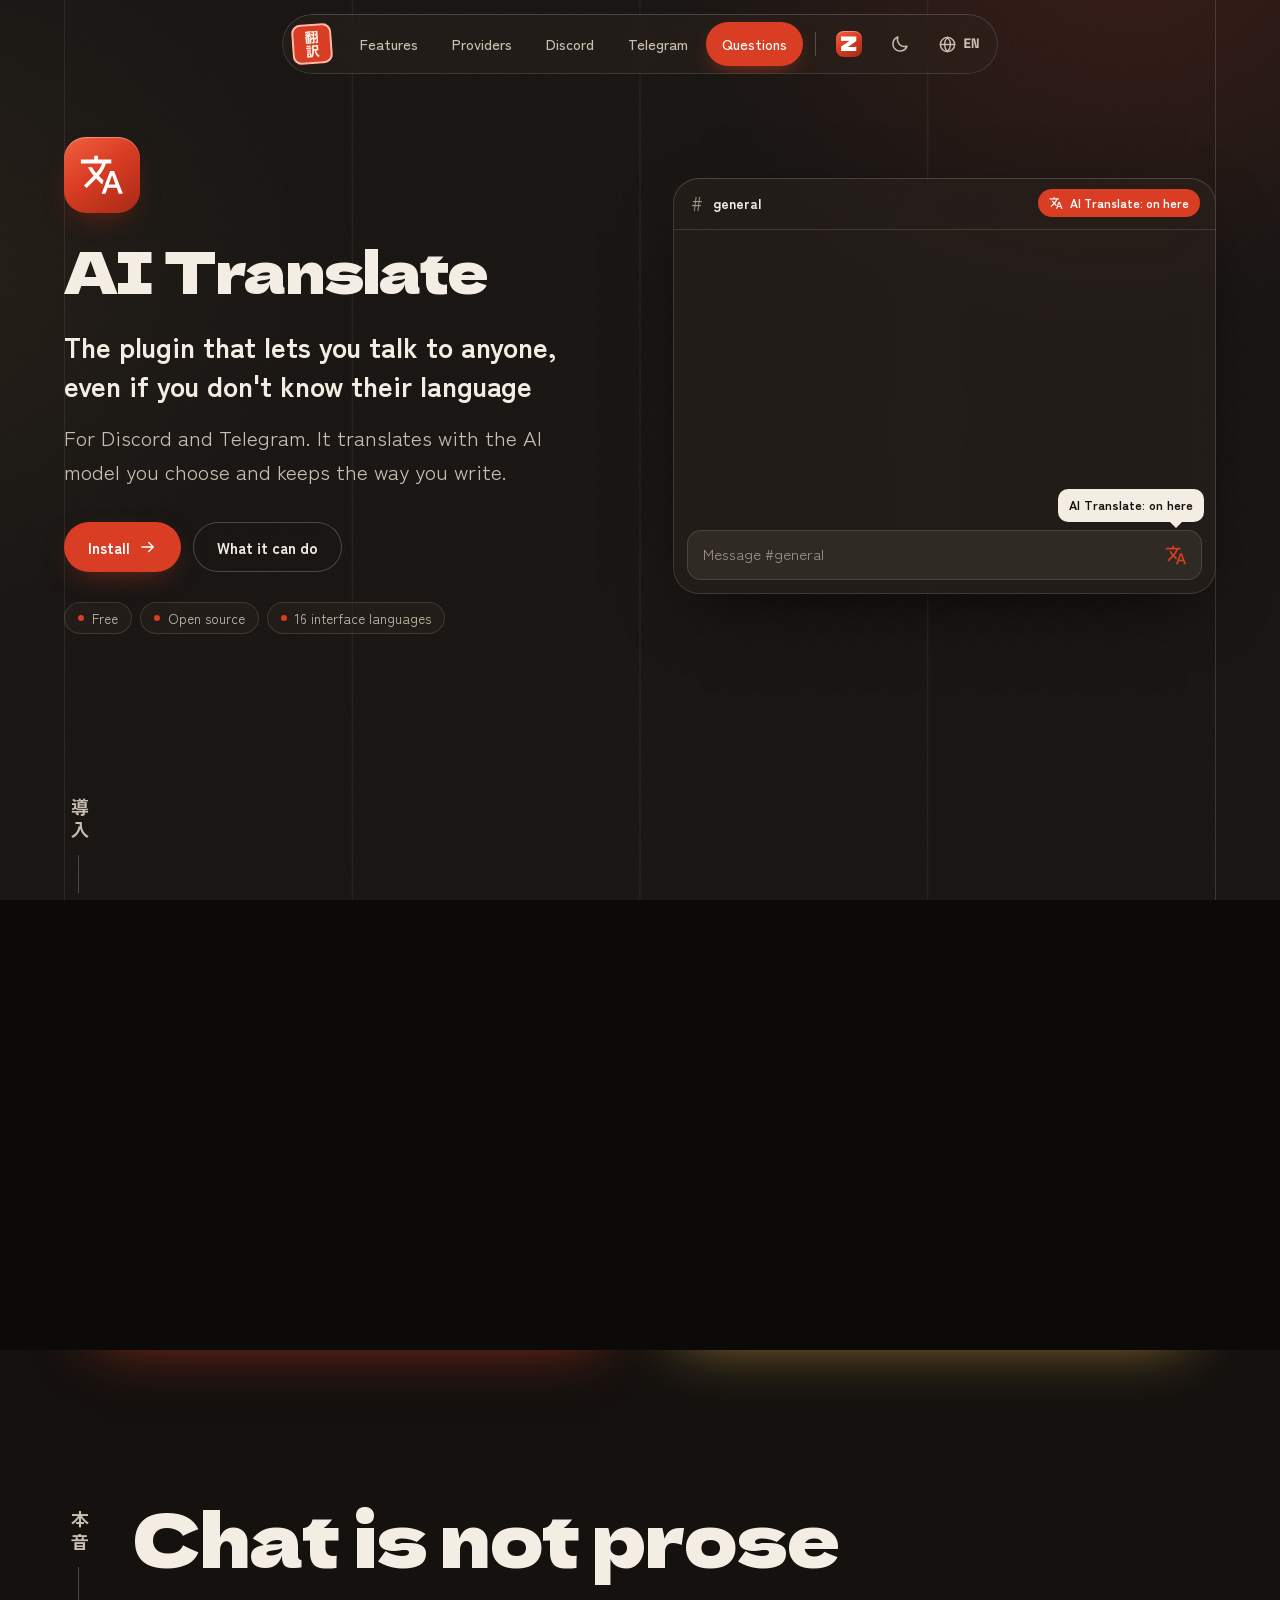
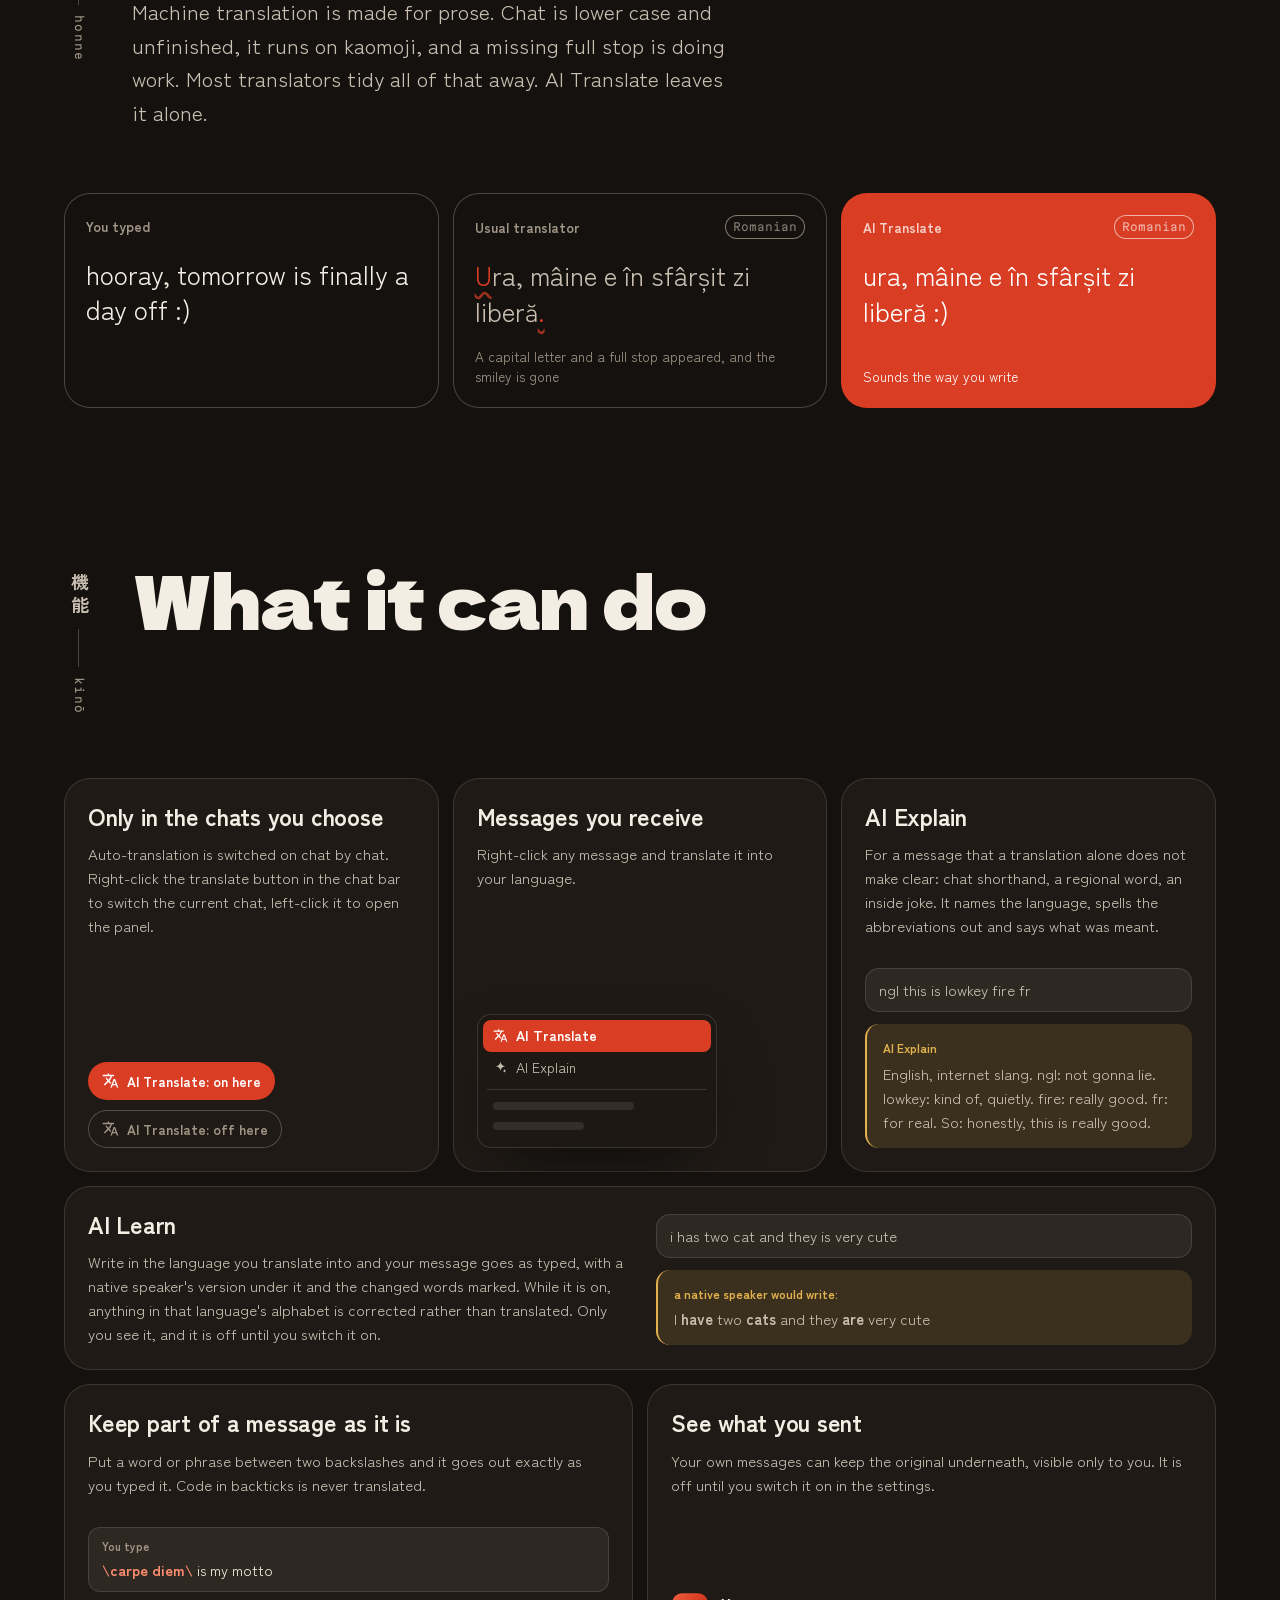
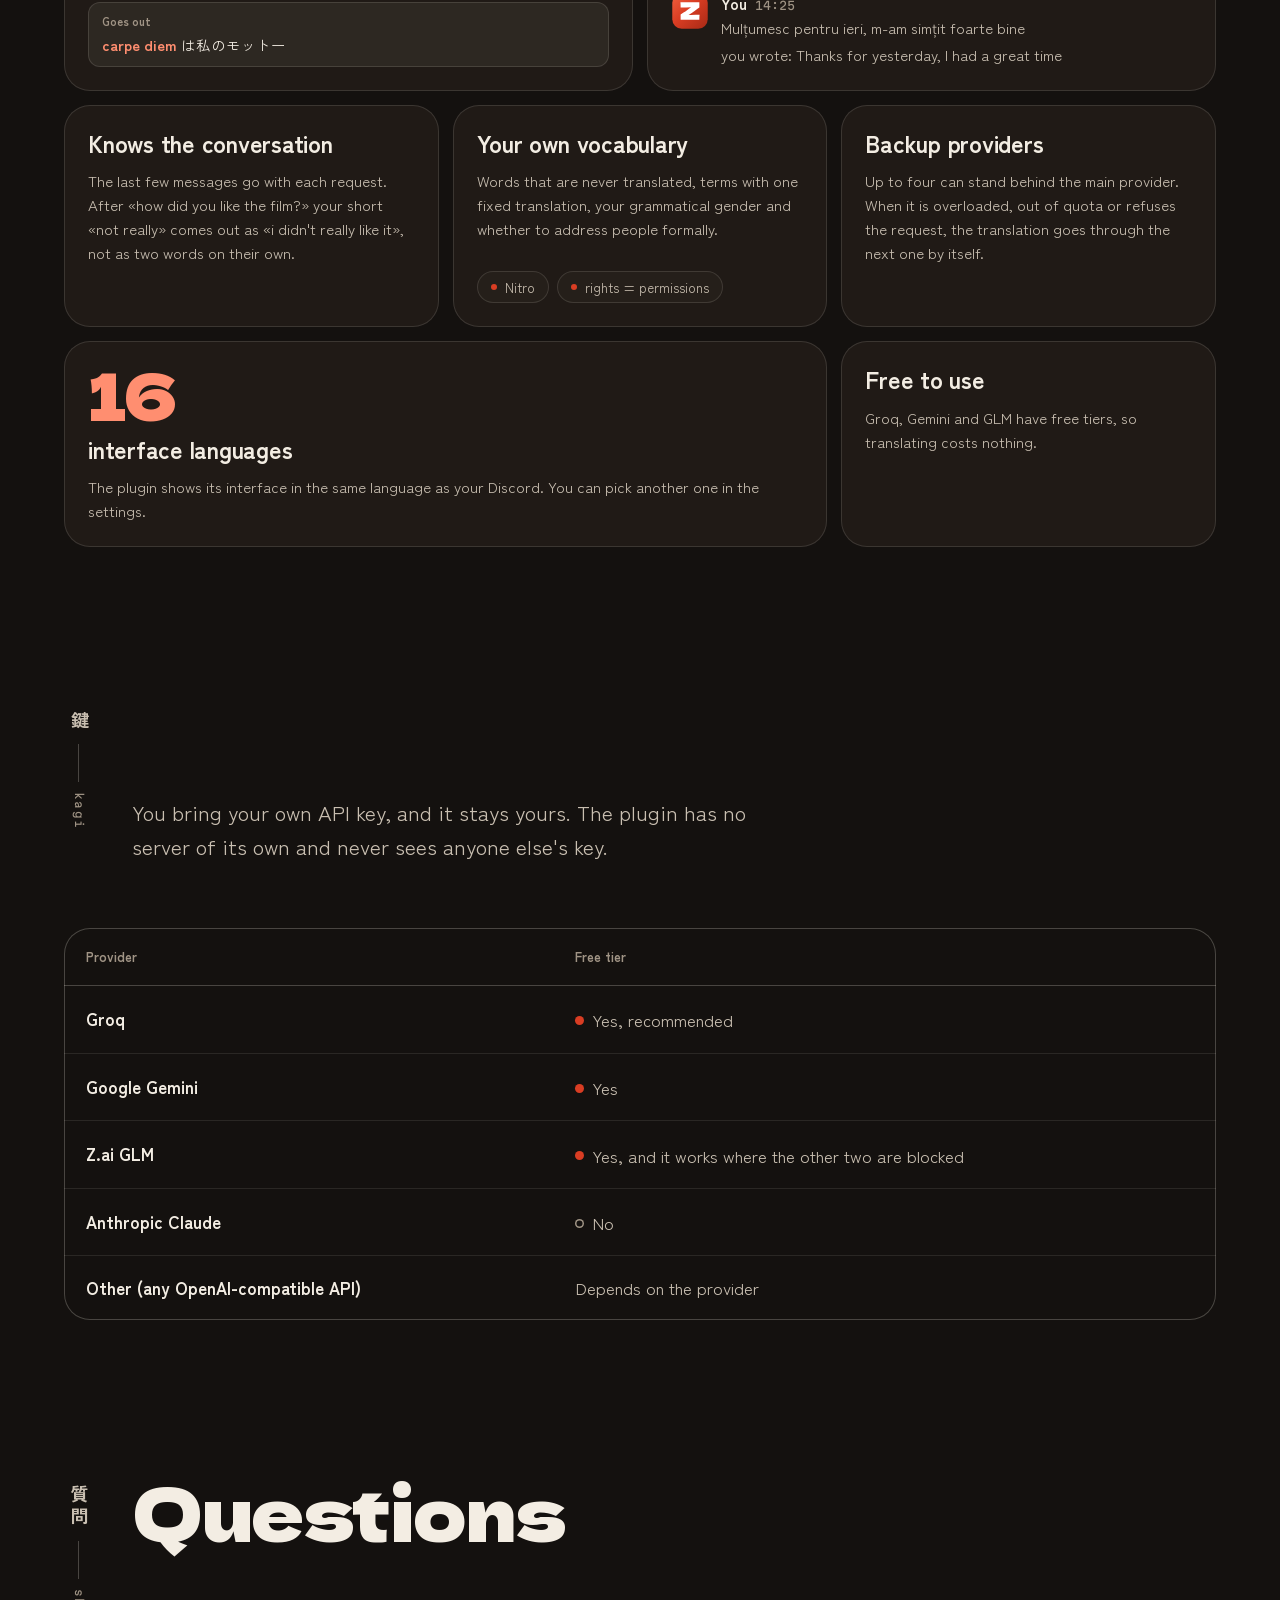
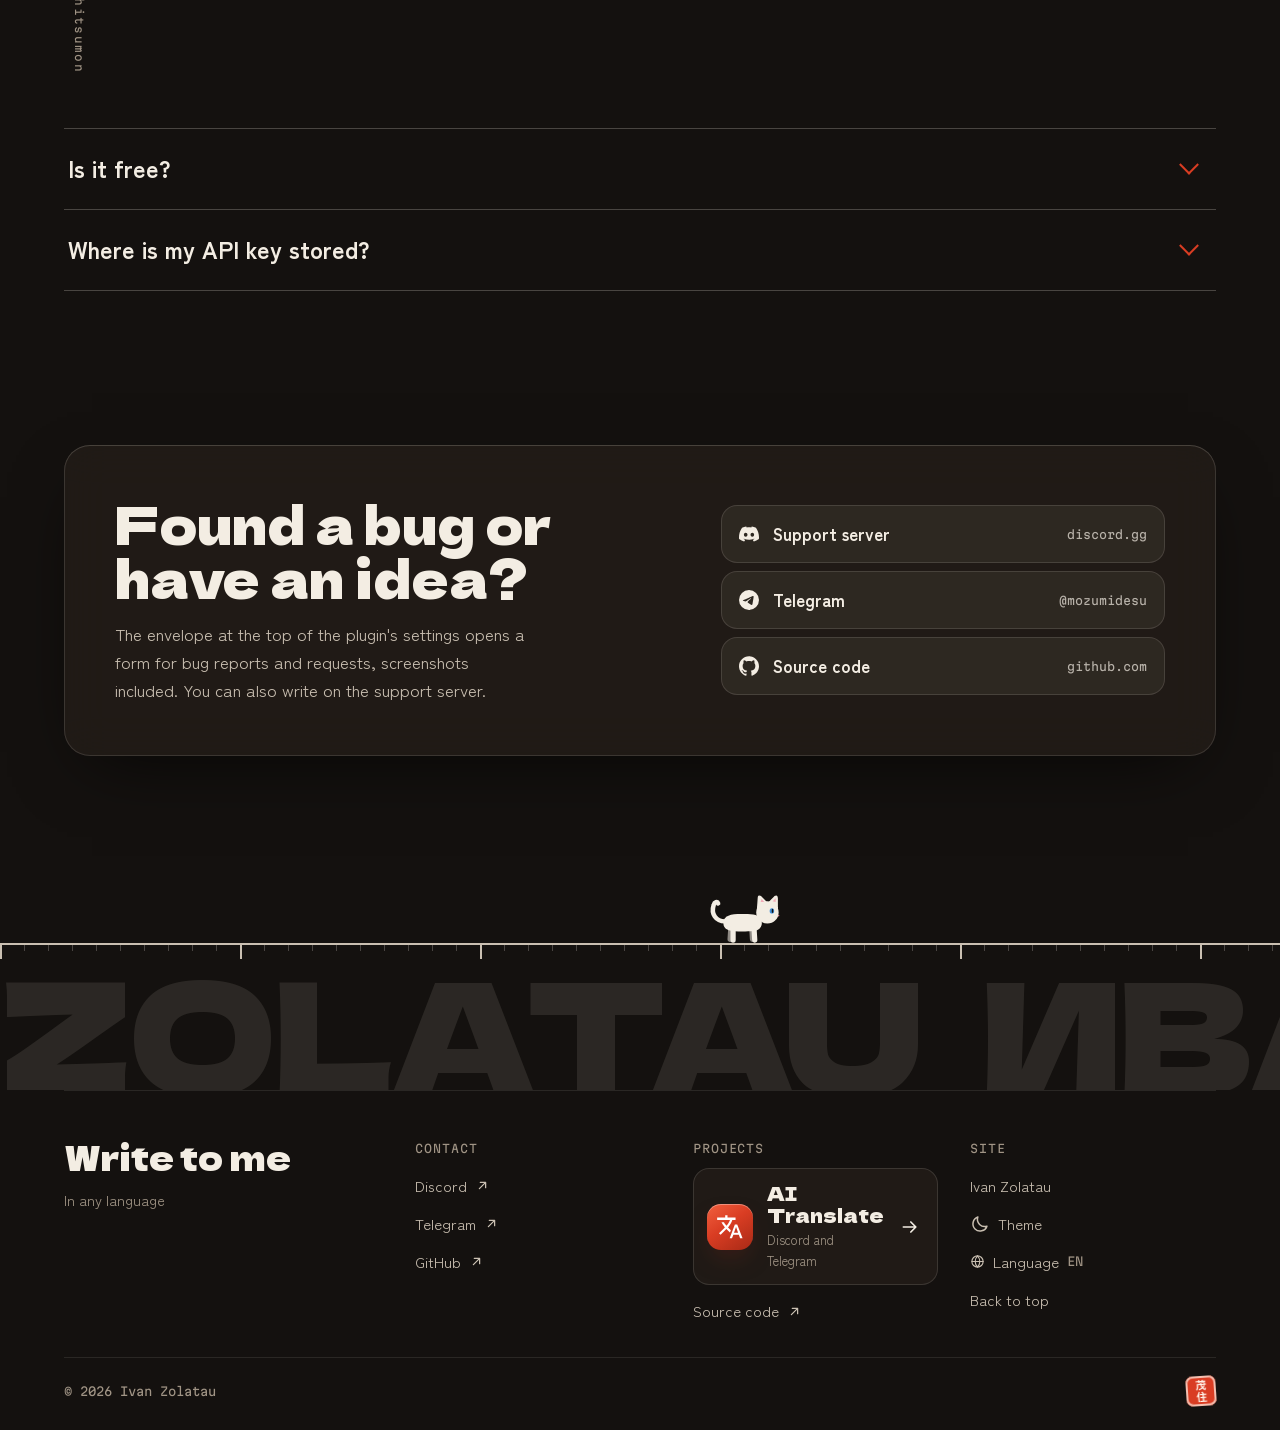
==== commit cb31f543: "Redesign phase 2: translate.zolatau.com for every platform, zolatau.com/discord and /telegram - tran" ====
--- a/public/translate/index.html
+++ b/public/translate/index.html
@@ -4,13 +4,13 @@
 <meta charset="utf-8">
 <meta name="viewport" content="width=device-width, initial-scale=1, viewport-fit=cover">
 <title>AI Translate</title>
-<meta name="description" content="A plugin for Discord that translates your messages with the AI model of your choice and keeps the way you write. One command installs it on Windows, macOS and Linux.">
+<meta name="description" content="AI Translate translates your messages in Discord and Telegram with the AI model you choose and keeps the way you write. Free and open source.">
 <meta name="theme-color" content="#14110F">
 <meta property="og:type" content="website">
 <meta property="og:site_name" content="AI Translate">
 <meta property="og:url" content="https://translate.zolatau.com/">
 <meta property="og:title" content="AI Translate">
-<meta property="og:description" content="The plugin that lets you talk to anyone, even if you don't know their language. Translates with AI and keeps the way you write.">
+<meta property="og:description" content="A plugin for Discord and Telegram that lets you talk to anyone, even if you don't know their language. Translates with AI and keeps the way you write.">
 <meta property="og:image" content="https://translate.zolatau.com/assets/img/og-translate.jpg">
 <meta property="og:image:width" content="1200">
 <meta property="og:image:height" content="630">
@@ -94,8 +94,8 @@
       <span class="nav__blob" aria-hidden="true"></span>
       <a href="#features"><span data-i18n="nav.features">Features</span></a>
       <a href="#providers"><span data-i18n="nav.providers">Providers</span></a>
-      <a href="#install"><span data-i18n="nav.install">Install</span></a>
-      <a href="#telegram"><span>Telegram</span></a>
+      <a data-link="discord" href="https://zolatau.com/discord/"><span>Discord</span></a>
+      <a data-link="telegram" href="https://zolatau.com/telegram/"><span>Telegram</span></a>
       <a href="#faq"><span data-i18n="nav.faq">Questions</span></a>
     </div>
     <span class="nav__sep" style="--d:.1s"></span>
@@ -117,8 +117,8 @@
   <ul class="menu__links">
     <li><a href="#features"><span data-i18n="nav.features">Features</span><i aria-hidden="true">機能</i></a></li>
     <li><a href="#providers"><span data-i18n="nav.providers">Providers</span><i aria-hidden="true">鍵</i></a></li>
-    <li><a href="#install"><span data-i18n="nav.install">Install</span><i aria-hidden="true">導入</i></a></li>
-    <li><a href="#telegram"><span>Telegram</span><i aria-hidden="true">電報</i></a></li>
+    <li><a data-link="discord" href="https://zolatau.com/discord/"><span>Discord</span><i aria-hidden="true">声</i></a></li>
+    <li><a data-link="telegram" href="https://zolatau.com/telegram/"><span>Telegram</span><i aria-hidden="true">電報</i></a></li>
     <li><a href="#faq"><span data-i18n="nav.faq">Questions</span><i aria-hidden="true">質問</i></a></li>
     <li><a data-link="home" href="https://zolatau.com/"><span>zolatau.com</span><i aria-hidden="true">茂住</i></a></li>
   </ul>
@@ -132,17 +132,12 @@
   <section class="thero" id="top" aria-labelledby="tr-title">
     <div class="wrap thero__grid">
       <div class="thero__copy">
-        <a class="news glass thero__news" href="#telegram" data-in style="--in:0">
-          <span class="news__tag" data-i18n="home.newsTag">New</span>
-          <span data-i18n="tr.tgNews">Now also for Telegram Web</span>
-          <svg class="i" aria-hidden="true"><use href="#i-arrow"/></svg>
-        </a>
         <div class="app-mark app-mark--lg" data-in style="--in:0"><svg aria-hidden="true"><use href="#i-translate"/></svg></div>
         <h1 id="tr-title" data-in style="--in:1">AI Translate</h1>
         <p class="thero__tagline" data-in style="--in:2" data-i18n="tr.tagline">The plugin that lets you talk to anyone, even if you don't know their language</p>
-        <p class="thero__sub" data-in style="--in:3" data-i18n="tr.sub">For the Discord app on Windows, macOS and Linux. It translates with the AI model you choose and keeps the way you write.</p>
+        <p class="thero__sub" data-in style="--in:3" data-i18n="tr.sub">For Discord and Telegram. It translates with the AI model you choose and keeps the way you write.</p>
         <div class="cta-row" data-in style="--in:4">
-          <a class="btn btn--acc" href="#install"><span data-i18n="tr.ctaInstall">Install</span><svg class="i i-arrow" aria-hidden="true"><use href="#i-arrow"/></svg></a>
+          <button class="btn btn--acc" type="button" data-pick aria-haspopup="dialog" aria-expanded="false" aria-controls="pick"><span data-i18n="tr.ctaInstall">Install</span><svg class="i i-arrow" aria-hidden="true"><use href="#i-arrow"/></svg></button>
           <a class="btn btn--ghost" href="#features" data-i18n="tr.ctaFeatures">What it can do</a>
         </div>
         <ul class="chips" data-in style="--in:5">
@@ -187,6 +182,33 @@
     </div>
   </section>
 
+  <section class="section fork" id="install" aria-labelledby="fork-title">
+    <div class="wrap">
+      <div class="section__head">
+        <p class="vlabel" aria-hidden="true"><b>導入</b><i>dōnyū</i></p>
+        <div>
+          <h2 class="section__title rv" id="fork-title" data-i18n="pick.title">Where do you chat?</h2>
+        </div>
+      </div>
+      <div class="fork__grid">
+        <a class="fork__card fork__card--dc pb" data-link="discord" href="https://zolatau.com/discord/">
+          <span class="fork__kanji" aria-hidden="true">声</span>
+          <span class="fork__ico" aria-hidden="true"><svg class="i"><use href="#i-discord"/></svg></span>
+          <b class="fork__name">Discord</b>
+          <span class="fork__note" data-i18n="pick.discord">The app on Windows, macOS and Linux, or in a browser</span>
+          <span class="fork__go"><span data-i18n="tr.forkGo">How to install</span><svg class="i" aria-hidden="true"><use href="#i-arrow"/></svg></span>
+        </a>
+        <a class="fork__card fork__card--tg pb" id="telegram" data-link="telegram" href="https://zolatau.com/telegram/">
+          <span class="fork__kanji" aria-hidden="true">電報</span>
+          <span class="fork__ico" aria-hidden="true"><svg class="i"><use href="#i-telegram"/></svg></span>
+          <b class="fork__name">Telegram</b>
+          <span class="fork__note" data-i18n="pick.telegram">Telegram Web in a desktop browser</span>
+          <span class="fork__go"><span data-i18n="tr.forkGo">How to install</span><svg class="i" aria-hidden="true"><use href="#i-arrow"/></svg></span>
+        </a>
+      </div>
+    </div>
+  </section>
+
   <section class="section why" id="why" aria-labelledby="why-title">
     <div class="wrap">
       <div class="section__head">
@@ -315,104 +337,6 @@
           </tbody>
         </table>
       </div>
-      <p class="prov__note" data-i18n="tr.pNote">Requests are made from Discord's background process, so your key never enters the part of Discord that a web page could reach.</p>
-    </div>
-  </section>
-
-  <section class="section install" id="install" aria-labelledby="i-title">
-    <div class="wrap">
-      <div class="section__head">
-        <p class="vlabel" aria-hidden="true"><b>導入</b><i>dōnyū</i></p>
-        <div>
-          <h2 class="section__title rv" id="i-title" data-i18n="tr.iTitle">Install</h2>
-          <p class="section__lead" data-i18n="tr.iLead">AI Translate runs inside Vencord, a well-known mod for the Discord app. One command downloads Vencord with AI Translate already inside, about a megabyte, and patches Discord. Nothing is built on your computer.</p>
-          <p class="touch-note" data-i18n="tr.iTouch">The command runs on a computer: open this page there to copy it.</p>
-        </div>
-      </div>
-      <div class="install__box glass">
-        <div class="tabs" role="tablist" aria-label="Where to install" data-i18n-attr="aria-label:tr.iWhere">
-          <button class="tab" role="tab" type="button" id="tab-win" aria-controls="os-win" aria-selected="true">Windows</button>
-          <button class="tab" role="tab" type="button" id="tab-mac" aria-controls="os-mac" aria-selected="false" tabindex="-1">macOS</button>
-          <button class="tab" role="tab" type="button" id="tab-linux" aria-controls="os-linux" aria-selected="false" tabindex="-1">Linux</button>
-          <button class="tab" role="tab" type="button" id="tab-browser" aria-controls="os-browser" aria-selected="false" tabindex="-1" data-i18n="tr.iBrowser">Browser</button>
-        </div>
-        <div class="panel" role="tabpanel" id="os-win" aria-labelledby="tab-win">
-          <ol class="steps">
-            <li><div><p data-i18n="tr.s1win">Open Windows Terminal or PowerShell.</p></div></li>
-            <li><div><p data-i18n="tr.s2">Paste this command and press Enter.</p>
-              <div class="cmd"><pre>irm https://builds.zolatau.com/install.ps1 | iex</pre><button class="copy" type="button" data-copy><svg class="i" aria-hidden="true"><use href="#i-copy"/></svg><span data-i18n="common.copy">Copy</span></button></div></div></li>
-            <li><div><p data-i18n="tr.s3">Pick Install or update with the arrow keys and press Enter. When it asks which Discord to patch, pick the one you use.</p><p class="note" data-i18n="tr.s3win">The command closes Discord before patching it.</p></div></li>
-            <li><div><p data-i18n="tr.s4win">Start Discord again.</p></div></li>
-            <li><div><p data-i18n-html="tr.s5">Open <span class="path"><span>Settings</span><i>›</i><span>Vencord</span><i>›</i><span>Plugins</span><i>›</i><span>AI Translate</span></span>, choose a provider and paste your key.</p></div></li>
-          </ol>
-        </div>
-        <div class="panel" role="tabpanel" id="os-mac" aria-labelledby="tab-mac" hidden>
-          <ol class="steps">
-            <li><div><p data-i18n="tr.s1mac">Open Terminal.</p></div></li>
-            <li><div><p data-i18n="tr.s2">Paste this command and press Enter.</p>
-              <div class="cmd"><pre>sh -c "$(curl -fsSL https://builds.zolatau.com/install.sh)"</pre><button class="copy" type="button" data-copy><svg class="i" aria-hidden="true"><use href="#i-copy"/></svg><span data-i18n="common.copy">Copy</span></button></div></div></li>
-            <li><div><p data-i18n="tr.s3">Pick Install or update with the arrow keys and press Enter. When it asks which Discord to patch, pick the one you use.</p></div></li>
-            <li><div><p data-i18n="tr.s4">Quit Discord and start it again.</p></div></li>
-            <li><div><p data-i18n-html="tr.s5">Open <span class="path"><span>Settings</span><i>›</i><span>Vencord</span><i>›</i><span>Plugins</span><i>›</i><span>AI Translate</span></span>, choose a provider and paste your key.</p></div></li>
-          </ol>
-        </div>
-        <div class="panel" role="tabpanel" id="os-linux" aria-labelledby="tab-linux" hidden>
-          <ol class="steps">
-            <li><div><p data-i18n="tr.s1linux">Open a terminal.</p></div></li>
-            <li><div><p data-i18n="tr.s2">Paste this command and press Enter.</p>
-              <div class="cmd"><pre>sh -c "$(curl -fsSL https://builds.zolatau.com/install.sh)"</pre><button class="copy" type="button" data-copy><svg class="i" aria-hidden="true"><use href="#i-copy"/></svg><span data-i18n="common.copy">Copy</span></button></div><p class="note" data-i18n="tr.s2atomic">Atomic systems (Bazzite, Silverblue, SteamOS) need Discord installed as a Flatpak. Nothing goes into the system itself: everything stays in your home folder, and the installer opens that folder to the Flatpak for you. A Discord baked into the system image with rpm-ostree cannot be patched, because its folders are read-only.</p></div></li>
-            <li><div><p data-i18n="tr.s3">Pick Install or update with the arrow keys and press Enter. When it asks which Discord to patch, pick the one you use.</p><p class="note" data-i18n="tr.s3linux">It may ask for your password, because Discord usually sits where only an administrator can write.</p></div></li>
-            <li><div><p data-i18n="tr.s4">Quit Discord and start it again.</p></div></li>
-            <li><div><p data-i18n-html="tr.s5">Open <span class="path"><span>Settings</span><i>›</i><span>Vencord</span><i>›</i><span>Plugins</span><i>›</i><span>AI Translate</span></span>, choose a provider and paste your key.</p></div></li>
-          </ol>
-        </div>
-        <div class="panel" role="tabpanel" id="os-browser" aria-labelledby="tab-browser" hidden>
-          <ol class="steps">
-            <li><div><p data-i18n="tr.s1browser">Install Tampermonkey, or another userscript manager.</p></div></li>
-            <li><div><p data-i18n="tr.s2browser">Open the script. Your userscript manager offers to install it, and keeps it up to date from here afterwards.</p>
-              <p><a class="btn btn--acc btn--sm" href="https://builds.zolatau.com/ai-translate.user.js" data-i18n="tr.s2browserGet">Install the userscript</a></p></div></li>
-            <li><div><p data-i18n="tr.s3browser">Open discord.com and reload the page.</p><p class="note" data-i18n="tr.s3browserNote">If the Vencord Web extension is installed, switch it off: this script has Vencord inside it, and two of them in one tab do not get along.</p></div></li>
-            <li><div><p data-i18n-html="tr.s5">Open <span class="path"><span>Settings</span><i>›</i><span>Vencord</span><i>›</i><span>Plugins</span><i>›</i><span>AI Translate</span></span>, choose a provider and paste your key.</p></div></li>
-          </ol>
-        </div>
-      </div>
-      <div class="install__more">
-        <div><h3 data-i18n="tr.upTitle">Updates</h3><p data-i18n="tr.upText">AI Translate looks for a new version by itself and installs it in the background. Check for updates, at the bottom of its settings, does the same at once.</p></div>
-        <div><h3 data-i18n="tr.rmTitle">Uninstall</h3><p data-i18n="tr.rmText">Run the same command and pick Remove. Discord goes back to exactly how it was, and your settings stay in case you install again.</p></div>
-      </div>
-    </div>
-  </section>
-
-  <section class="section tg" id="telegram" aria-labelledby="tg-title">
-    <div class="wrap">
-      <div class="section__head">
-        <p class="vlabel" aria-hidden="true"><b>電報</b><i>denpō</i></p>
-        <div>
-          <h2 class="section__title rv" id="tg-title" data-i18n="tr.tgTitle">AI Translate for Telegram</h2>
-          <p class="section__lead" data-i18n="tr.tgLead">A userscript that brings AI Translate into Telegram Web, Telegram's own web client, in both Web A and Web K. It has the same features, providers and backup providers as the plugin for Discord.</p>
-          <ul class="chips">
-            <li class="chip">Web A · Web K</li>
-            <li class="chip" data-i18n="tr.tgChipBrowser">Desktop browser</li>
-          </ul>
-        </div>
-      </div>
-      <div class="install__box glass">
-        <div class="panel">
-          <ol class="steps">
-            <li><div><p data-i18n="tr.tgS1">In a desktop browser, install Tampermonkey or another userscript manager.</p></div></li>
-            <li><div><p data-i18n="tr.tgS2">Open the script, and your userscript manager offers to install it.</p>
-              <p class="tg__links"><a class="btn btn--acc btn--sm" href="https://github.com/mozumidesu/ai-translate-telegram/raw/main/dist/ai-translate.user.js" data-i18n="tr.s2browserGet">Install the userscript</a><a class="btn btn--ghost btn--sm" href="https://github.com/mozumidesu/ai-translate-telegram" target="_blank" rel="noopener"><svg class="i" aria-hidden="true"><use href="#i-github"/></svg><span data-i18n="tr.hSource">Source code</span></a></p></div></li>
-            <li><div><p data-i18n="tr.tgS3">Open web.telegram.org and reload the page.</p></div></li>
-            <li><div><p data-i18n-html="tr.tgS4">Click the translate button in the chat bar, press <span class="path"><span>All plugin settings</span></span>, choose a provider and paste your key.</p><p class="note" data-i18n="tr.tgS4note">The first time the script reaches your provider, your userscript manager may ask whether it can. Allow that address.</p></div></li>
-          </ol>
-        </div>
-      </div>
-      <div class="install__more">
-        <div><h3 data-i18n="tr.tgKeyTitle">Your key stays with you</h3><p data-i18n="tr.tgKeyText">It is kept in your userscript manager's storage on your computer, and requests go from your browser to the provider you chose. There is no server in between.</p></div>
-        <div><h3 data-i18n="tr.tgAppsTitle">Telegram Desktop and phones</h3><p data-i18n="tr.tgAppsText">Telegram Desktop is a native app and cannot be patched, so on a computer AI Translate for Telegram is the userscript in a browser. There is no version for phones yet.</p></div>
-        <div><h3 data-i18n="tr.upTitle">Updates</h3><p data-i18n="tr.tgUpText">Your userscript manager looks for a new version by itself. Check for updates, at the bottom of the settings, asks at once.</p></div>
-        <div><h3 data-i18n="tr.rmTitle">Uninstall</h3><p data-i18n="tr.tgRmText">Delete the script in your userscript manager. Nothing else was installed, so nothing else needs removing.</p></div>
-      </div>
     </div>
   </section>
 
@@ -426,9 +350,7 @@
       </div>
       <div class="faq">
         <details><summary data-i18n="tr.q1">Is it free?</summary><p data-i18n="tr.a1">Yes. The plugin is free and open source. Translation goes through your provider's API, and Groq, Gemini and GLM have free tiers.</p></details>
-        <details><summary data-i18n="tr.q2">Can my Discord account get banned?</summary><p data-i18n="tr.a2">Vencord's own FAQ says that client mods are against Discord's Terms of Service, but there are no known cases of people banned for using them. The patch only swaps Discord's startup file; your account, settings and messages are not touched.</p></details>
-        <details><summary data-i18n="tr.q3">Where is my API key stored?</summary><p data-i18n="tr.a3">In Vencord's settings on your computer. It is sent only to the provider you chose.</p></details>
-        <details><summary data-i18n="tr.q4">AI Translate disappeared after Discord updated</summary><p data-i18n="tr.a4">Run the install command again. It repairs the installation without losing your settings.</p></details>
+        <details><summary data-i18n="tr.q3">Where is my API key stored?</summary><p data-i18n="tr.a3">On your computer: in Vencord's settings for Discord, in your userscript manager for Telegram. It is sent only to the provider you chose.</p></details>
       </div>
     </div>
   </section>
@@ -512,8 +434,8 @@
     <p class="pick__kicker">AI Translate</p>
     <h2 id="pick-title" data-i18n="pick.title">Where do you chat?</h2>
     <ul class="pick__list">
-      <li><a class="pick__opt pb" href="https://zolatau.com/discord"><span class="pick__ico"><svg class="i" aria-hidden="true"><use href="#i-discord"/></svg></span><span><b>Discord</b><small data-i18n="pick.discord">The app on Windows, macOS and Linux, or in a browser</small></span><svg class="i" aria-hidden="true"><use href="#i-arrow"/></svg></a></li>
-      <li><a class="pick__opt pb" href="https://zolatau.com/telegram"><span class="pick__ico"><svg class="i" aria-hidden="true"><use href="#i-telegram"/></svg></span><span><b>Telegram</b><small data-i18n="pick.telegram">Telegram Web in a desktop browser</small></span><svg class="i" aria-hidden="true"><use href="#i-arrow"/></svg></a></li>
+      <li><a class="pick__opt pb" data-link="discord" href="https://zolatau.com/discord/"><span class="pick__ico"><svg class="i" aria-hidden="true"><use href="#i-discord"/></svg></span><span><b>Discord</b><small data-i18n="pick.discord">The app on Windows, macOS and Linux, or in a browser</small></span><svg class="i" aria-hidden="true"><use href="#i-arrow"/></svg></a></li>
+      <li><a class="pick__opt pb" data-link="telegram" href="https://zolatau.com/telegram/"><span class="pick__ico"><svg class="i" aria-hidden="true"><use href="#i-telegram"/></svg></span><span><b>Telegram</b><small data-i18n="pick.telegram">Telegram Web in a desktop browser</small></span><svg class="i" aria-hidden="true"><use href="#i-arrow"/></svg></a></li>
     </ul>
     <button class="pick__close pb" type="button" data-pick-close aria-label="Close" data-i18n-attr="aria-label:common.close"><svg class="i" aria-hidden="true"><use href="#i-x"/></svg></button>
   </div>
--- a/public/assets/css/fonts.css
+++ b/public/assets/css/fonts.css
@@ -5,34 +5,34 @@
 @font-face{font-family:"ZL Display";src:url(../fonts/dela-latin.woff2) format("woff2");font-weight:400;font-style:normal;font-display:swap;unicode-range:U+0000-00FF,U+0131,U+0152-0153,U+02BB-02BC,U+02C6,U+02DA,U+02DC,U+0304,U+0308,U+0329,U+2000-206F,U+20AC,U+2122,U+2191,U+2193,U+2212,U+2215,U+FEFF,U+FFFD;}
 @font-face{font-family:"ZL Display";src:url(../fonts/plexar-arabic-700.woff2) format("woff2");font-weight:400;font-style:normal;font-display:swap;unicode-range:U+0600-06FF,U+0750-077F,U+0870-088E,U+0890-0891,U+0897-08E1,U+08E3-08FF,U+200C-200E,U+2010-2011,U+204F,U+2E41,U+FB50-FDFF,U+FE70-FE74,U+FE76-FEFC,U+102E0-102FB,U+10E60-10E7E,U+10EC2-10EC4,U+10EFC-10EFF,U+1EE00-1EE03,U+1EE05-1EE1F,U+1EE21-1EE22,U+1EE24,U+1EE27,U+1EE29-1EE32,U+1EE34-1EE37,U+1EE39,U+1EE3B,U+1EE42,U+1EE47,U+1EE49,U+1EE4B,U+1EE4D-1EE4F,U+1EE51-1EE52,U+1EE54,U+1EE57,U+1EE59,U+1EE5B,U+1EE5D,U+1EE5F,U+1EE61-1EE62,U+1EE64,U+1EE67-1EE6A,U+1EE6C-1EE72,U+1EE74-1EE77,U+1EE79-1EE7C,U+1EE7E,U+1EE80-1EE89,U+1EE8B-1EE9B,U+1EEA1-1EEA3,U+1EEA5-1EEA9,U+1EEAB-1EEBB,U+1EEF0-1EEF1;}
 @font-face{font-family:"ZL Display";src:url(../fonts/plexth-thai-700.woff2) format("woff2");font-weight:400;font-style:normal;font-display:swap;unicode-range:U+02D7,U+0303,U+0331,U+0E01-0E5B,U+200C-200D,U+25CC;}
-@font-face{font-family:"ZL Display";src:url(../fonts/plexkr-korean-700.woff2) format("woff2");font-weight:400;font-style:normal;font-display:swap;unicode-range:U+AC00-AC01,U+AC04,U+AC10-AC11,U+AC19,U+AC1C,U+AC70,U+AC74,U+AC78,U+AC83,U+AC8C,U+ACA8,U+ACBD,U+ACC4,U+ACE0,U+ACF3,U+ACF5,U+ACFC,U+AD00,U+AD50,U+AD6C-AD6D,U+AD74,U+AD8C,U+ADF8,U+ADFC,U+AE00,U+AE08,U+AE0B,U+AE30,U+AE38,U+AE41,U+AE4C,U+AE54,U+AEBC,U+AECF,U+AED8,U+AFB8,U+AFC0,U+B010,U+B05D,U+B098,U+B0A0,U+B0A8-B0A9,U+B0B1,U+B0B4,U+B0B8,U+B108,U+B110,U+B118,U+B123-B124,U+B137,U+B155,U+B18D,U+B204,U+B274,U+B290,U+B294,U+B298,U+B2A5,U+B2C8,U+B2D9,U+B2E4,U+B2E8,U+B2EB,U+B2F4,U+B2F9,U+B2FF-B300,U+B354,U+B370,U+B378,U+B3C4,U+B3C8,U+B3CC,U+B3D9,U+B3FC,U+B418,U+B41C,U+B420,U+B429,U+B450,U+B458,U+B461,U+B4A4,U+B4DC,U+B4E0,U+B4E4,U+B4ED,U+B4F1,U+B514,U+B52A,U+B530,U+B54C,U+B560,U+B5A4,U+B610,U+B6F0,U+B73B,U+B77C-B77D,U+B78C,U+B798,U+B7A8,U+B7AB,U+B7EC,U+B7F0,U+B807,U+B824-B825,U+B839,U+B840,U+B85C,U+B8CC,U+B8E8,U+B958,U+B974,U+B978,U+B97C,U+B984-B985,U+B9AC-B9AD,U+B9B0,U+B9BD,U+B9C8-B9C9,U+B9CC,U+B9D0,U+B9E8,U+BA4B,U+BA54,U+BA70,U+BA74,U+BA85,U+BA87,U+BAA8,U+BAB0,U+BB34,U+BB38,U+BB3B-BB3C,U+BBC0,U+BBF8-BBF9,U+BBFC,U+BC00,U+BC14,U+BC18,U+BC1B-BC1D,U+BC24,U+BC29,U+BC30-BC31,U+BC84,U+BC88,U+BC95,U+BCA8,U+BCC4,U+BCF4-BCF5,U+BCF8,U+BCFC,U+BD09,U+BD10,U+BD24,U+BD80,U+BD84,U+BD99,U+BE0C,U+BE44,U+BE4C,U+BE68,U+BFD0,U+C0AC-C0AD,U+C0B0,U+C0B4,U+C0C1,U+C0C8,U+C0DD,U+C0F7,U+C11C-C11D,U+C120,U+C124,U+C131,U+C138,U+C154,U+C18C-C18D,U+C190,U+C194,U+C1A1,U+C218,U+C26C,U+C2A4,U+C2A8,U+C2AC,U+C2B5,U+C2DC-C2DD,U+C2E0,U+C2E4,U+C2F8,U+C4F0,U+C4F4,U+C4F8,U+C501,U+C544,U+C548,U+C54A,U+C54C,U+C558,U+C571,U+C57C-C57D,U+C591,U+C5B4,U+C5B8,U+C5BC,U+C5C4-C5C8,U+C5D0,U+C5D4,U+C5EC-C5ED,U+C5F0,U+C5F4,U+C5FD,U+C601,U+C608,U+C624,U+C639,U+C640,U+C67C,U+C694,U+C6A9,U+C6B0,U+C6B4,U+C6B8,U+C6C3,U+C6CC,U+C6D0,U+C6E0,U+C6F9,U+C704,U+C720,U+C73C,U+C740,U+C744,U+C74C,U+C758,U+C774,U+C778,U+C77C-C77D,U+C783-C785,U+C788,U+C790-C791,U+C798,U+C7A1,U+C7A5,U+C7AC,U+C800-C801,U+C804,U+C808,U+C811,U+C815,U+C81C-C81D,U+C838,U+C84C,U+C870,U+C880,U+C88B-C88C,U+C8FC,U+C900,U+C904,U+C90D,U+C911,U+C990,U+C9C0-C9C1,U+C9C4,U+C9C8,U+C9D0-C9D1,U+C9DC,U+C9E7,U+CABD,U+CC3E,U+CC44,U+CC98,U+CCA8,U+CCAD,U+CCB4,U+CCD0,U+CD5C,U+CD9C,U+CE20,U+CE58,U+CE68-CE69,U+CEF4,U+CF1C,U+CF20,U+CF2D,U+CF54,U+CF58,U+D06C,U+D074,U+D0A4,U+D0C0,U+D0DD,U+D0ED,U+D130,U+D14C,U+D15C,U+D1A0,U+D1B5,U+D22C,U+D2B8,U+D2BC,U+D2F0-D2F1,U+D305,U+D30C,U+D310,U+D328,U+D398,U+D3F0,U+D3F4,U+D3FC,U+D45C,U+D480,U+D4E8,U+D504,U+D508,U+D50C,U+D558,U+D55C,U+D560,U+D568-D569,U+D574,U+D588-D589,U+D5C8,U+D600,U+D604,U+D638,U+D63C,U+D648,U+D654-D655,U+D658,U+D68D,U+D6C4,U+D734,U+D750,U+D770,U+D788,U+D78C;}
+@font-face{font-family:"ZL Display";src:url(../fonts/plexkr-korean-700.woff2) format("woff2");font-weight:400;font-style:normal;font-display:swap;unicode-range:U+AC00-AC01,U+AC04,U+AC10-AC11,U+AC19,U+AC1C,U+AC70,U+AC74,U+AC78,U+AC83,U+AC8C,U+ACA8,U+ACBD,U+ACC4,U+ACE0,U+ACF3,U+ACF5,U+ACFC,U+AD00,U+AD50,U+AD6C-AD6D,U+AD74,U+AD8C,U+ADF8,U+ADFC,U+AE00,U+AE08,U+AE0B,U+AE30,U+AE38,U+AE41,U+AE4C,U+AE54,U+AEBC,U+AECF,U+AED8,U+AFB8,U+AFC0,U+B010,U+B05D,U+B098,U+B0A0,U+B0A8-B0A9,U+B0B1,U+B0B4,U+B0B8,U+B108,U+B110,U+B118,U+B123-B124,U+B137,U+B155,U+B18D,U+B204,U+B274,U+B290,U+B294,U+B298,U+B2A5,U+B2C8,U+B2D9,U+B2E4,U+B2E8,U+B2EB,U+B2F4,U+B2F9,U+B2FF-B300,U+B354,U+B370,U+B378,U+B3C4,U+B3C8,U+B3CC,U+B3D9,U+B3FC,U+B418,U+B41C,U+B420,U+B429,U+B450,U+B458,U+B461,U+B4A4,U+B4DC,U+B4E0,U+B4E4,U+B4ED,U+B4F1,U+B514,U+B52A,U+B530,U+B54C,U+B560,U+B5A4,U+B610,U+B6F0,U+B73B,U+B77C-B77D,U+B78C,U+B798,U+B7A8,U+B7AB,U+B7EC,U+B7F0,U+B807,U+B824-B825,U+B839,U+B840,U+B85C,U+B8CC,U+B8E8,U+B958,U+B974,U+B978,U+B97C,U+B984-B985,U+B9AC-B9AD,U+B9B0,U+B9BD,U+B9C8-B9C9,U+B9CC,U+B9D0,U+B9E8,U+BA4B,U+BA54,U+BA70,U+BA74,U+BA85,U+BA87,U+BAA8,U+BAB0,U+BB34,U+BB38,U+BB3B-BB3C,U+BBC0,U+BBF8-BBF9,U+BBFC,U+BC00,U+BC14,U+BC18,U+BC1B-BC1D,U+BC24,U+BC29,U+BC30-BC31,U+BC84,U+BC88,U+BC95,U+BCA8,U+BCC4,U+BCF4-BCF5,U+BCF8,U+BCFC,U+BD09,U+BD10,U+BD24,U+BD80,U+BD84,U+BD99,U+BE0C,U+BE44,U+BE4C,U+BE68,U+BFD0,U+C0AC-C0AD,U+C0B0,U+C0B4,U+C0C1,U+C0C8,U+C0DD,U+C0F7,U+C11C-C11D,U+C120,U+C124,U+C131,U+C138,U+C154,U+C18C-C18D,U+C190,U+C194,U+C1A1,U+C218,U+C26C,U+C2A4,U+C2A8,U+C2AC,U+C2B5,U+C2DC-C2DD,U+C2E0,U+C2E4,U+C2F8,U+C4F0,U+C4F4,U+C4F8,U+C501,U+C544,U+C548,U+C54A,U+C54C,U+C558,U+C571,U+C57C-C57D,U+C591,U+C5B4,U+C5B8,U+C5BC,U+C5C4-C5C8,U+C5D0,U+C5D4,U+C5EC-C5ED,U+C5F0,U+C5F4,U+C5FD,U+C601,U+C608,U+C624,U+C639,U+C640,U+C67C,U+C694,U+C6A9,U+C6B0,U+C6B4,U+C6B8,U+C6C3,U+C6CC,U+C6D0,U+C6E0,U+C6F9,U+C704,U+C720,U+C73C,U+C740,U+C744,U+C74C,U+C758,U+C774,U+C778,U+C77C-C77D,U+C783-C785,U+C788,U+C790-C791,U+C798,U+C7A1,U+C7A5,U+C7AC,U+C800-C801,U+C804,U+C808,U+C810-C811,U+C815,U+C81C-C81D,U+C838,U+C84C,U+C870,U+C880,U+C88B-C88C,U+C8FC,U+C900,U+C904,U+C90D,U+C911,U+C990,U+C9C0-C9C1,U+C9C4,U+C9C8,U+C9D0-C9D1,U+C9DC,U+C9E7,U+CABD,U+CC3E,U+CC44,U+CC98,U+CCA8,U+CCAD,U+CCB4,U+CCD0,U+CD5C,U+CD9C,U+CE20,U+CE58,U+CE68-CE69,U+CEF4,U+CF1C,U+CF20,U+CF2D,U+CF54,U+CF58,U+D06C,U+D074,U+D0A4,U+D0C0,U+D0DD,U+D0ED,U+D130,U+D14C,U+D15C,U+D1A0,U+D1B5,U+D22C,U+D2B8,U+D2BC,U+D2F0-D2F1,U+D305,U+D30C,U+D310,U+D328,U+D398,U+D3F0,U+D3F4,U+D3FC,U+D45C,U+D480,U+D4E8,U+D504,U+D508,U+D50C,U+D558,U+D55C,U+D560,U+D568-D569,U+D574,U+D588-D589,U+D5C8,U+D600,U+D604,U+D638,U+D63C,U+D648,U+D654-D655,U+D658,U+D68D,U+D6C4,U+D734,U+D750,U+D770,U+D788,U+D78C;}
 @font-face{font-family:"ZL Display Latin";src:url(../fonts/dela-cyrillic.woff2) format("woff2");font-weight:400;font-style:normal;font-display:swap;unicode-range:U+0301,U+0400-045F,U+0490-0491,U+04B0-04B1,U+2116;}
 @font-face{font-family:"ZL Display Latin";src:url(../fonts/dela-vietnamese.woff2) format("woff2");font-weight:400;font-style:normal;font-display:swap;unicode-range:U+0102-0103,U+0110-0111,U+0128-0129,U+0168-0169,U+01A0-01A1,U+01AF-01B0,U+0300-0301,U+0303-0304,U+0308-0309,U+0323,U+0329,U+1EA0-1EF9,U+20AB;}
 @font-face{font-family:"ZL Display Latin";src:url(../fonts/dela-latin-ext.woff2) format("woff2");font-weight:400;font-style:normal;font-display:swap;unicode-range:U+0100-02BA,U+02BD-02C5,U+02C7-02CC,U+02CE-02D7,U+02DD-02FF,U+0304,U+0308,U+0329,U+1D00-1DBF,U+1E00-1E9F,U+1EF2-1EFF,U+2020,U+20A0-20AB,U+20AD-20C0,U+2113,U+2C60-2C7F,U+A720-A7FF;}
 @font-face{font-family:"ZL Display Latin";src:url(../fonts/dela-latin.woff2) format("woff2");font-weight:400;font-style:normal;font-display:swap;unicode-range:U+0000-00FF,U+0131,U+0152-0153,U+02BB-02BC,U+02C6,U+02DA,U+02DC,U+0304,U+0308,U+0329,U+2000-206F,U+20AC,U+2122,U+2191,U+2193,U+2212,U+2215,U+FEFF,U+FFFD;}
 @font-face{font-family:"ZL Display Latin";src:url(../fonts/plexar-arabic-700.woff2) format("woff2");font-weight:400;font-style:normal;font-display:swap;unicode-range:U+0600-06FF,U+0750-077F,U+0870-088E,U+0890-0891,U+0897-08E1,U+08E3-08FF,U+200C-200E,U+2010-2011,U+204F,U+2E41,U+FB50-FDFF,U+FE70-FE74,U+FE76-FEFC,U+102E0-102FB,U+10E60-10E7E,U+10EC2-10EC4,U+10EFC-10EFF,U+1EE00-1EE03,U+1EE05-1EE1F,U+1EE21-1EE22,U+1EE24,U+1EE27,U+1EE29-1EE32,U+1EE34-1EE37,U+1EE39,U+1EE3B,U+1EE42,U+1EE47,U+1EE49,U+1EE4B,U+1EE4D-1EE4F,U+1EE51-1EE52,U+1EE54,U+1EE57,U+1EE59,U+1EE5B,U+1EE5D,U+1EE5F,U+1EE61-1EE62,U+1EE64,U+1EE67-1EE6A,U+1EE6C-1EE72,U+1EE74-1EE77,U+1EE79-1EE7C,U+1EE7E,U+1EE80-1EE89,U+1EE8B-1EE9B,U+1EEA1-1EEA3,U+1EEA5-1EEA9,U+1EEAB-1EEBB,U+1EEF0-1EEF1;}
 @font-face{font-family:"ZL Display Latin";src:url(../fonts/plexth-thai-700.woff2) format("woff2");font-weight:400;font-style:normal;font-display:swap;unicode-range:U+02D7,U+0303,U+0331,U+0E01-0E5B,U+200C-200D,U+25CC;}
-@font-face{font-family:"ZL Display Latin";src:url(../fonts/plexkr-korean-700.woff2) format("woff2");font-weight:400;font-style:normal;font-display:swap;unicode-range:U+AC00-AC01,U+AC04,U+AC10-AC11,U+AC19,U+AC1C,U+AC70,U+AC74,U+AC78,U+AC83,U+AC8C,U+ACA8,U+ACBD,U+ACC4,U+ACE0,U+ACF3,U+ACF5,U+ACFC,U+AD00,U+AD50,U+AD6C-AD6D,U+AD74,U+AD8C,U+ADF8,U+ADFC,U+AE00,U+AE08,U+AE0B,U+AE30,U+AE38,U+AE41,U+AE4C,U+AE54,U+AEBC,U+AECF,U+AED8,U+AFB8,U+AFC0,U+B010,U+B05D,U+B098,U+B0A0,U+B0A8-B0A9,U+B0B1,U+B0B4,U+B0B8,U+B108,U+B110,U+B118,U+B123-B124,U+B137,U+B155,U+B18D,U+B204,U+B274,U+B290,U+B294,U+B298,U+B2A5,U+B2C8,U+B2D9,U+B2E4,U+B2E8,U+B2EB,U+B2F4,U+B2F9,U+B2FF-B300,U+B354,U+B370,U+B378,U+B3C4,U+B3C8,U+B3CC,U+B3D9,U+B3FC,U+B418,U+B41C,U+B420,U+B429,U+B450,U+B458,U+B461,U+B4A4,U+B4DC,U+B4E0,U+B4E4,U+B4ED,U+B4F1,U+B514,U+B52A,U+B530,U+B54C,U+B560,U+B5A4,U+B610,U+B6F0,U+B73B,U+B77C-B77D,U+B78C,U+B798,U+B7A8,U+B7AB,U+B7EC,U+B7F0,U+B807,U+B824-B825,U+B839,U+B840,U+B85C,U+B8CC,U+B8E8,U+B958,U+B974,U+B978,U+B97C,U+B984-B985,U+B9AC-B9AD,U+B9B0,U+B9BD,U+B9C8-B9C9,U+B9CC,U+B9D0,U+B9E8,U+BA4B,U+BA54,U+BA70,U+BA74,U+BA85,U+BA87,U+BAA8,U+BAB0,U+BB34,U+BB38,U+BB3B-BB3C,U+BBC0,U+BBF8-BBF9,U+BBFC,U+BC00,U+BC14,U+BC18,U+BC1B-BC1D,U+BC24,U+BC29,U+BC30-BC31,U+BC84,U+BC88,U+BC95,U+BCA8,U+BCC4,U+BCF4-BCF5,U+BCF8,U+BCFC,U+BD09,U+BD10,U+BD24,U+BD80,U+BD84,U+BD99,U+BE0C,U+BE44,U+BE4C,U+BE68,U+BFD0,U+C0AC-C0AD,U+C0B0,U+C0B4,U+C0C1,U+C0C8,U+C0DD,U+C0F7,U+C11C-C11D,U+C120,U+C124,U+C131,U+C138,U+C154,U+C18C-C18D,U+C190,U+C194,U+C1A1,U+C218,U+C26C,U+C2A4,U+C2A8,U+C2AC,U+C2B5,U+C2DC-C2DD,U+C2E0,U+C2E4,U+C2F8,U+C4F0,U+C4F4,U+C4F8,U+C501,U+C544,U+C548,U+C54A,U+C54C,U+C558,U+C571,U+C57C-C57D,U+C591,U+C5B4,U+C5B8,U+C5BC,U+C5C4-C5C8,U+C5D0,U+C5D4,U+C5EC-C5ED,U+C5F0,U+C5F4,U+C5FD,U+C601,U+C608,U+C624,U+C639,U+C640,U+C67C,U+C694,U+C6A9,U+C6B0,U+C6B4,U+C6B8,U+C6C3,U+C6CC,U+C6D0,U+C6E0,U+C6F9,U+C704,U+C720,U+C73C,U+C740,U+C744,U+C74C,U+C758,U+C774,U+C778,U+C77C-C77D,U+C783-C785,U+C788,U+C790-C791,U+C798,U+C7A1,U+C7A5,U+C7AC,U+C800-C801,U+C804,U+C808,U+C811,U+C815,U+C81C-C81D,U+C838,U+C84C,U+C870,U+C880,U+C88B-C88C,U+C8FC,U+C900,U+C904,U+C90D,U+C911,U+C990,U+C9C0-C9C1,U+C9C4,U+C9C8,U+C9D0-C9D1,U+C9DC,U+C9E7,U+CABD,U+CC3E,U+CC44,U+CC98,U+CCA8,U+CCAD,U+CCB4,U+CCD0,U+CD5C,U+CD9C,U+CE20,U+CE58,U+CE68-CE69,U+CEF4,U+CF1C,U+CF20,U+CF2D,U+CF54,U+CF58,U+D06C,U+D074,U+D0A4,U+D0C0,U+D0DD,U+D0ED,U+D130,U+D14C,U+D15C,U+D1A0,U+D1B5,U+D22C,U+D2B8,U+D2BC,U+D2F0-D2F1,U+D305,U+D30C,U+D310,U+D328,U+D398,U+D3F0,U+D3F4,U+D3FC,U+D45C,U+D480,U+D4E8,U+D504,U+D508,U+D50C,U+D558,U+D55C,U+D560,U+D568-D569,U+D574,U+D588-D589,U+D5C8,U+D600,U+D604,U+D638,U+D63C,U+D648,U+D654-D655,U+D658,U+D68D,U+D6C4,U+D734,U+D750,U+D770,U+D788,U+D78C;}
+@font-face{font-family:"ZL Display Latin";src:url(../fonts/plexkr-korean-700.woff2) format("woff2");font-weight:400;font-style:normal;font-display:swap;unicode-range:U+AC00-AC01,U+AC04,U+AC10-AC11,U+AC19,U+AC1C,U+AC70,U+AC74,U+AC78,U+AC83,U+AC8C,U+ACA8,U+ACBD,U+ACC4,U+ACE0,U+ACF3,U+ACF5,U+ACFC,U+AD00,U+AD50,U+AD6C-AD6D,U+AD74,U+AD8C,U+ADF8,U+ADFC,U+AE00,U+AE08,U+AE0B,U+AE30,U+AE38,U+AE41,U+AE4C,U+AE54,U+AEBC,U+AECF,U+AED8,U+AFB8,U+AFC0,U+B010,U+B05D,U+B098,U+B0A0,U+B0A8-B0A9,U+B0B1,U+B0B4,U+B0B8,U+B108,U+B110,U+B118,U+B123-B124,U+B137,U+B155,U+B18D,U+B204,U+B274,U+B290,U+B294,U+B298,U+B2A5,U+B2C8,U+B2D9,U+B2E4,U+B2E8,U+B2EB,U+B2F4,U+B2F9,U+B2FF-B300,U+B354,U+B370,U+B378,U+B3C4,U+B3C8,U+B3CC,U+B3D9,U+B3FC,U+B418,U+B41C,U+B420,U+B429,U+B450,U+B458,U+B461,U+B4A4,U+B4DC,U+B4E0,U+B4E4,U+B4ED,U+B4F1,U+B514,U+B52A,U+B530,U+B54C,U+B560,U+B5A4,U+B610,U+B6F0,U+B73B,U+B77C-B77D,U+B78C,U+B798,U+B7A8,U+B7AB,U+B7EC,U+B7F0,U+B807,U+B824-B825,U+B839,U+B840,U+B85C,U+B8CC,U+B8E8,U+B958,U+B974,U+B978,U+B97C,U+B984-B985,U+B9AC-B9AD,U+B9B0,U+B9BD,U+B9C8-B9C9,U+B9CC,U+B9D0,U+B9E8,U+BA4B,U+BA54,U+BA70,U+BA74,U+BA85,U+BA87,U+BAA8,U+BAB0,U+BB34,U+BB38,U+BB3B-BB3C,U+BBC0,U+BBF8-BBF9,U+BBFC,U+BC00,U+BC14,U+BC18,U+BC1B-BC1D,U+BC24,U+BC29,U+BC30-BC31,U+BC84,U+BC88,U+BC95,U+BCA8,U+BCC4,U+BCF4-BCF5,U+BCF8,U+BCFC,U+BD09,U+BD10,U+BD24,U+BD80,U+BD84,U+BD99,U+BE0C,U+BE44,U+BE4C,U+BE68,U+BFD0,U+C0AC-C0AD,U+C0B0,U+C0B4,U+C0C1,U+C0C8,U+C0DD,U+C0F7,U+C11C-C11D,U+C120,U+C124,U+C131,U+C138,U+C154,U+C18C-C18D,U+C190,U+C194,U+C1A1,U+C218,U+C26C,U+C2A4,U+C2A8,U+C2AC,U+C2B5,U+C2DC-C2DD,U+C2E0,U+C2E4,U+C2F8,U+C4F0,U+C4F4,U+C4F8,U+C501,U+C544,U+C548,U+C54A,U+C54C,U+C558,U+C571,U+C57C-C57D,U+C591,U+C5B4,U+C5B8,U+C5BC,U+C5C4-C5C8,U+C5D0,U+C5D4,U+C5EC-C5ED,U+C5F0,U+C5F4,U+C5FD,U+C601,U+C608,U+C624,U+C639,U+C640,U+C67C,U+C694,U+C6A9,U+C6B0,U+C6B4,U+C6B8,U+C6C3,U+C6CC,U+C6D0,U+C6E0,U+C6F9,U+C704,U+C720,U+C73C,U+C740,U+C744,U+C74C,U+C758,U+C774,U+C778,U+C77C-C77D,U+C783-C785,U+C788,U+C790-C791,U+C798,U+C7A1,U+C7A5,U+C7AC,U+C800-C801,U+C804,U+C808,U+C810-C811,U+C815,U+C81C-C81D,U+C838,U+C84C,U+C870,U+C880,U+C88B-C88C,U+C8FC,U+C900,U+C904,U+C90D,U+C911,U+C990,U+C9C0-C9C1,U+C9C4,U+C9C8,U+C9D0-C9D1,U+C9DC,U+C9E7,U+CABD,U+CC3E,U+CC44,U+CC98,U+CCA8,U+CCAD,U+CCB4,U+CCD0,U+CD5C,U+CD9C,U+CE20,U+CE58,U+CE68-CE69,U+CEF4,U+CF1C,U+CF20,U+CF2D,U+CF54,U+CF58,U+D06C,U+D074,U+D0A4,U+D0C0,U+D0DD,U+D0ED,U+D130,U+D14C,U+D15C,U+D1A0,U+D1B5,U+D22C,U+D2B8,U+D2BC,U+D2F0-D2F1,U+D305,U+D30C,U+D310,U+D328,U+D398,U+D3F0,U+D3F4,U+D3FC,U+D45C,U+D480,U+D4E8,U+D504,U+D508,U+D50C,U+D558,U+D55C,U+D560,U+D568-D569,U+D574,U+D588-D589,U+D5C8,U+D600,U+D604,U+D638,U+D63C,U+D648,U+D654-D655,U+D658,U+D68D,U+D6C4,U+D734,U+D750,U+D770,U+D788,U+D78C;}
 @font-face{font-family:"ZL Display";src:url(../fonts/dela-ja-decor.woff2) format("woff2");font-weight:400;font-style:normal;font-display:swap;unicode-range:U+3053,U+3061,U+306B,U+306F,U+3093,U+30A1-30A2,U+30A4,U+30A6,U+30A8,U+30AA-30AB,U+30AD,U+30AF,U+30B1,U+30B3,U+30B5,U+30B7,U+30B9,U+30BB,U+30BD,U+30BF,U+30C1,U+30C4,U+30C6,U+30C8,U+30CA-30CF,U+30D2,U+30D5,U+30D8,U+30DB,U+30DE-30E2,U+30E4,U+30E6,U+30E8-30ED,U+30EF,U+30F3-30F4,U+4E07,U+4E2D,U+4EBA,U+4ECB,U+4F0A,U+4F4F,U+5165,U+52A9,U+53E3,U+554F,U+571F,U+5831,U+5927,U+597D,U+5B57,U+5C0E-5C0F,U+5C71,U+5DDD,U+5DF1,U+5FC3,U+624B,U+6587,U+65E5,U+6708,U+6728,U+672C,U+6A5F,U+6B73,U+6C34,U+706B,U+76EE,U+7D39,U+7D61,U+7FFB,U+8033,U+80FD,U+81EA,U+8302,U+8A00,U+8A33,U+8A71,U+8A9E,U+8CEA,U+9023,U+91D1,U+9375,U+96FB,U+97F3;}
-@font-face{font-family:"ZL Display";src:url(../fonts/dela-ja.woff2) format("woff2");font-weight:400;font-style:normal;font-display:swap;unicode-range:U+3000-3003,U+3005-3012,U+3014-3019,U+301C,U+3041-3052,U+3054-3060,U+3062-306A,U+306C-306E,U+3070-3092,U+3094,U+309D-309E,U+30A0,U+30A3,U+30A5,U+30A7,U+30A9,U+30AC,U+30AE,U+30B0,U+30B2,U+30B4,U+30B6,U+30B8,U+30BA,U+30BC,U+30BE,U+30C0,U+30C2-30C3,U+30C5,U+30C7,U+30C9,U+30D0-30D1,U+30D3-30D4,U+30D6-30D7,U+30D9-30DA,U+30DC-30DD,U+30E3,U+30E5,U+30E7,U+30EE,U+30F0-30F2,U+30F5-30FE,U+4E00-4E01,U+4E0A-4E0B,U+4E0D-4E0E,U+4E14,U+4E21,U+4E2A,U+4E3B,U+4E4B,U+4E5F,U+4E86,U+4E88,U+4E8C,U+4E8E,U+4E92,U+4E9B,U+4EC0,U+4ECA,U+4ECD-4ECE,U+4ED6,U+4ED8,U+4EE3-4EE5,U+4EF6,U+4EFB,U+4F11,U+4F1A,U+4F1D,U+4F46,U+4F4D,U+4F55,U+4F5C,U+4F7F,U+4F8B,U+4FBF,U+4FC4,U+4FDA,U+4FDD,U+4FE1,U+4FEE,U+5047,U+505A,U+505C,U+5099,U+50CF,U+5141,U+5143,U+5148,U+514D,U+5168,U+516C,U+5171,U+5176-5177,U+517C,U+5185,U+518D,U+5199,U+51B3,U+51E0-51E1,U+51FA,U+5206-5207,U+521D,U+5229,U+5230,U+5236-5237,U+524A,U+524D,U+529B,U+529F-52A0,U+52B9,U+52C9,U+52D5,U+5316,U+533A,U+534A,U+5370,U+5373-5374,U+5378,U+539F,U+53BB,U+53CA,U+53CD-53CE,U+53D6-53D7,U+53E5,U+53EA,U+53EF-53F0,U+53F3,U+53F7,U+5408,U+540C-540E,U+5411,U+5426,U+544A,U+5473,U+547C-547D,U+548C,U+5546,U+559C,U+5668,U+56DB,U+56DE,U+56E0,U+56F2,U+56FA,U+5708,U+5728,U+5730,U+5740,U+578B,U+57CE,U+57DF,U+5834,U+5883,U+5909,U+591A,U+591C,U+5929-592A,U+5931,U+5982,U+59CB,U+59FF,U+5B50,U+5B58,U+5B66,U+5B83,U+5B89,U+5B8C,U+5B98,U+5B9A,U+5B9F,U+5BA2,U+5BB6,U+5BB9,U+5BC6,U+5BE7,U+5BFE,U+5C01-5C02,U+5C0B,U+5C11,U+5C31,U+5C3C,U+5C4A,U+5C55,U+5C5E,U+5DE5-5DE6,U+5DEE,U+5DF2,U+5E02,U+5E38,U+5E72-5E74,U+5E76,U+5E95,U+5EA6-5EA7,U+5EFA,U+5F0F,U+5F15,U+5F35,U+5F37,U+5F53,U+5F71,U+5F80,U+5F88,U+5F8C,U+5F97,U+5FA9,U+5FAE,U+5FDC,U+5FEB,U+600E,U+601D,U+6027,U+6062,U+6064,U+606F,U+60C5,U+60F3,U+610F,U+6210-6211,U+6216,U+622A,U+623B,U+6240,U+624D,U+6253,U+627E,U+628A,U+629E,U+62BC,U+62D2,U+62E1,U+6301,U+6309,U+6389,U+6392,U+63A2,U+63A5,U+63A8,U+63D0,U+63D2,U+63DB,U+64CD,U+652F,U+6536,U+6539,U+653E,U+6563,U+656C,U+6570,U+6574,U+6599,U+659C,U+65AF-65B0,U+65B9,U+65E0,U+65E2,U+65E9,U+660E,U+6620,U+6628,U+662F,U+6642,U+666E,U+6697,U+66F4,U+66F8,U+66FF-6700,U+6709,U+670D,U+671B,U+671F,U+672B,U+673A,U+6760-6761,U+6765,U+677F,U+679C,U+67A0,U+67B6,U+6848,U+6897,U+68B0,U+68D2,U+697D,U+6A21,U+6B04,U+6B21,U+6B3E,U+6B62-6B64,U+6B8B,U+6BB5,U+6BCD,U+6C38,U+6C42,U+6C7A,U+6CA1,U+6CD5,U+6D41,U+6D45,U+6D88,U+6DF1,U+6DF7,U+6DFB,U+6E08,U+6E90,U+70B9,U+7121,U+7136,U+7167,U+7248,U+7279,U+72EC,U+732B,U+73A9,U+73FE,U+7406,U+74B0,U+751F,U+7528,U+753B,U+754C,U+7559,U+7565,U+767A,U+767D,U+7684,U+76F4,U+76F8,U+770B,U+771F,U+7740,U+77E2,U+77E5,U+77ED,U+78BA,U+793A,U+79C1,U+79F0,U+79FB,U+7A0B,U+7A7A,U+7A7F,U+7ACB,U+7AD9,U+7AE0,U+7AEF,U+7B11,U+7B2C,U+7B49,U+7B52,U+7BA1,U+7C98,U+7CFB,U+7D04,U+7D44,U+7D9A,U+7F51,U+7F6E,U+8005,U+800C,U+804A,U+805E,U+811A,U+822C,U+8272,U+82B1,U+82F1,U+8350,U+83DC,U+884C,U+8857,U+8868,U+88AB,U+88C5,U+897F,U+8981,U+898B,U+898F,U+899A,U+89E3,U+89E6,U+8A2D,U+8A31,U+8A73,U+8A8D,U+8AAC-8AAD,U+8AB0,U+8CBC,U+8D70,U+8D77,U+8DDF,U+8DEF,U+8DF3,U+8EAB,U+8F2A,U+8FBC,U+8FD1,U+8FF7,U+9001,U+901A,U+9020,U+904D,U+9053-9054,U+9078,U+90A3,U+90E8,U+90FD,U+91CC-91CD,U+9589,U+958B,U+9593,U+9644,U+964D,U+9650,U+9664,U+9685,U+968F,U+96C6,U+96D1,U+9700,U+9762,U+9818,U+982D,U+9854,U+9996,U+9AD8,U+9ED8,U+FF01,U+FF08-FF09,U+FF0C,U+FF1A-FF1B,U+FF1F;}
+@font-face{font-family:"ZL Display";src:url(../fonts/dela-ja.woff2) format("woff2");font-weight:400;font-style:normal;font-display:swap;unicode-range:U+3000-3003,U+3005-3012,U+3014-3019,U+301C,U+3041-3052,U+3054-3060,U+3062-306A,U+306C-306E,U+3070-3092,U+3094,U+309D-309E,U+30A0,U+30A3,U+30A5,U+30A7,U+30A9,U+30AC,U+30AE,U+30B0,U+30B2,U+30B4,U+30B6,U+30B8,U+30BA,U+30BC,U+30BE,U+30C0,U+30C2-30C3,U+30C5,U+30C7,U+30C9,U+30D0-30D1,U+30D3-30D4,U+30D6-30D7,U+30D9-30DA,U+30DC-30DD,U+30E3,U+30E5,U+30E7,U+30EE,U+30F0-30F2,U+30F5-30FE,U+4E00-4E01,U+4E0A-4E0B,U+4E0D-4E0E,U+4E14,U+4E21,U+4E2A,U+4E3B,U+4E4B,U+4E5F,U+4E86,U+4E88,U+4E8C,U+4E8E,U+4E92,U+4E9B,U+4EC0,U+4ECA,U+4ECD-4ECE,U+4ED6,U+4ED8,U+4EE3-4EE5,U+4EF6,U+4EFB,U+4F11,U+4F1A,U+4F1D,U+4F46,U+4F4D,U+4F55,U+4F5C,U+4F7F,U+4F8B,U+4FBF,U+4FC4,U+4FDA,U+4FDD,U+4FE1,U+4FEE,U+5047,U+505A,U+505C,U+5099,U+50CF,U+5141,U+5143,U+5148,U+514D,U+5168,U+516C,U+5171,U+5176-5177,U+517C,U+5185,U+518D,U+5199,U+51B3,U+51E0-51E1,U+51FA,U+5206-5207,U+521D,U+5229,U+5230,U+5236-5237,U+524A,U+524D,U+529B,U+529F-52A0,U+52B9,U+52C9,U+52D5,U+5316,U+533A,U+534A,U+5370,U+5373-5374,U+5378,U+539F,U+53BB,U+53CA,U+53CD-53CE,U+53D6-53D7,U+53E5,U+53EA,U+53EF-53F0,U+53F3,U+53F7,U+5408,U+540C-540E,U+5411,U+5426,U+544A,U+5473,U+547C-547D,U+548C,U+5546,U+559C,U+5668,U+56DB,U+56DE,U+56E0,U+56F2,U+56FA,U+5708,U+5728,U+5730,U+5740,U+578B,U+57CE,U+57DF,U+5834,U+5883,U+58F0,U+5909,U+591A,U+591C,U+5929-592A,U+5931,U+5982,U+59CB,U+59FF,U+5B50,U+5B58,U+5B66,U+5B83,U+5B89,U+5B8C,U+5B98,U+5B9A,U+5B9F,U+5BA2,U+5BB6,U+5BB9,U+5BC6,U+5BE7,U+5BFE,U+5C01-5C02,U+5C0B,U+5C11,U+5C31,U+5C3C,U+5C4A,U+5C55,U+5C5E,U+5DE5-5DE6,U+5DEE,U+5DF2,U+5E02,U+5E38,U+5E72-5E74,U+5E76,U+5E95,U+5EA6-5EA7,U+5EFA,U+5F0F,U+5F15,U+5F35,U+5F37,U+5F53,U+5F71,U+5F80,U+5F88,U+5F8C,U+5F97,U+5FA9,U+5FAE,U+5FDC,U+5FEB,U+600E,U+601D,U+6027,U+6062,U+6064,U+606F,U+60C5,U+60F3,U+610F,U+6210-6211,U+6216,U+622A,U+623B,U+6240,U+624D,U+6253,U+627E,U+628A,U+629E,U+62BC,U+62D2,U+62E1,U+6301,U+6309,U+6389,U+6392,U+63A2,U+63A5,U+63A8,U+63D0,U+63D2,U+63DB,U+64CD,U+652F,U+6536,U+6539,U+653E,U+6563,U+656C,U+6570,U+6574,U+6599,U+659C,U+65AF-65B0,U+65B9,U+65E0,U+65E2,U+65E9,U+660E,U+6620,U+6628,U+662F,U+6642,U+666E,U+6697,U+66F4,U+66F8,U+66FF-6700,U+6709,U+670D,U+671B,U+671F,U+672B,U+673A,U+6760-6761,U+6765,U+677F,U+679C,U+67A0,U+67B6,U+6848,U+6897,U+68B0,U+68D2,U+697D,U+6A21,U+6B04,U+6B21,U+6B3E,U+6B62-6B64,U+6B8B,U+6BB5,U+6BCD,U+6C38,U+6C42,U+6C7A,U+6CA1,U+6CD5,U+6D41,U+6D45,U+6D88,U+6DF1,U+6DF7,U+6DFB,U+6E08,U+6E90,U+70B9,U+7121,U+7136,U+7167,U+7248,U+7279,U+72EC,U+732B,U+73A9,U+73FE,U+7406,U+74B0,U+751F,U+7528,U+753B,U+754C,U+7559,U+7565,U+767A,U+767D,U+7684,U+76F4,U+76F8,U+770B,U+771F,U+7740,U+77E2,U+77E5,U+77ED,U+78BA,U+793A,U+79C1,U+79F0,U+79FB,U+7A0B,U+7A7A,U+7A7F,U+7ACB,U+7AD9,U+7AE0,U+7AEF,U+7B11,U+7B2C,U+7B49,U+7B52,U+7BA1,U+7C98,U+7CFB,U+7D04,U+7D44,U+7D9A,U+7F51,U+7F6E,U+8005,U+800C,U+804A,U+805E,U+811A,U+822C,U+8272,U+82B1,U+82F1,U+8350,U+83DC,U+884C,U+8857,U+8868,U+88AB,U+88C5,U+897F,U+8981,U+898B,U+898F,U+899A,U+89E3,U+89E6,U+8A2D,U+8A31,U+8A73,U+8A8D,U+8AAC-8AAD,U+8AB0,U+8CBC,U+8D70,U+8D77,U+8DDF,U+8DEF,U+8DF3,U+8EAB,U+8F2A,U+8FBC,U+8FD1,U+8FF7,U+9001,U+901A,U+9020,U+904D,U+9053-9054,U+9078,U+90A3,U+90E8,U+90FD,U+91CC-91CD,U+9589,U+958B,U+9593,U+9644,U+964D,U+9650,U+9664,U+9685,U+968F,U+96C6,U+96D1,U+9700,U+9762,U+9818,U+982D,U+9854,U+9996,U+9AD8,U+9ED8,U+FF01,U+FF08-FF09,U+FF0C,U+FF1A-FF1B,U+FF1F;}
 @font-face{font-family:"ZL Text";src:url(../fonts/zen-cyrillic-400.woff2) format("woff2");font-weight:400;font-style:normal;font-display:swap;unicode-range:U+0301,U+0400-045F,U+0490-0491,U+04B0-04B1,U+2116;}
 @font-face{font-family:"ZL Text";src:url(../fonts/zen-latin-ext-400.woff2) format("woff2");font-weight:400;font-style:normal;font-display:swap;unicode-range:U+0100-02BA,U+02BD-02C5,U+02C7-02CC,U+02CE-02D7,U+02DD-02FF,U+0304,U+0308,U+0329,U+1D00-1DBF,U+1E00-1E9F,U+1EF2-1EFF,U+2020,U+20A0-20AB,U+20AD-20C4,U+2113,U+2C60-2C7F,U+A720-A7FF;}
 @font-face{font-family:"ZL Text";src:url(../fonts/zen-latin-400.woff2) format("woff2");font-weight:400;font-style:normal;font-display:swap;unicode-range:U+0000-00FF,U+0131,U+0152-0153,U+02BB-02BC,U+02C6,U+02DA,U+02DC,U+0304,U+0308,U+0329,U+2000-206F,U+20AC,U+2122,U+2191,U+2193,U+2212,U+2215,U+FEFF,U+FFFD;}
 @font-face{font-family:"ZL Text";src:url(../fonts/plexar-arabic-400.woff2) format("woff2");font-weight:400;font-style:normal;font-display:swap;unicode-range:U+0600-06FF,U+0750-077F,U+0870-088E,U+0890-0891,U+0897-08E1,U+08E3-08FF,U+200C-200E,U+2010-2011,U+204F,U+2E41,U+FB50-FDFF,U+FE70-FE74,U+FE76-FEFC,U+102E0-102FB,U+10E60-10E7E,U+10EC2-10EC4,U+10EFC-10EFF,U+1EE00-1EE03,U+1EE05-1EE1F,U+1EE21-1EE22,U+1EE24,U+1EE27,U+1EE29-1EE32,U+1EE34-1EE37,U+1EE39,U+1EE3B,U+1EE42,U+1EE47,U+1EE49,U+1EE4B,U+1EE4D-1EE4F,U+1EE51-1EE52,U+1EE54,U+1EE57,U+1EE59,U+1EE5B,U+1EE5D,U+1EE5F,U+1EE61-1EE62,U+1EE64,U+1EE67-1EE6A,U+1EE6C-1EE72,U+1EE74-1EE77,U+1EE79-1EE7C,U+1EE7E,U+1EE80-1EE89,U+1EE8B-1EE9B,U+1EEA1-1EEA3,U+1EEA5-1EEA9,U+1EEAB-1EEBB,U+1EEF0-1EEF1;}
 @font-face{font-family:"ZL Text";src:url(../fonts/plexth-thai-400.woff2) format("woff2");font-weight:400;font-style:normal;font-display:swap;unicode-range:U+02D7,U+0303,U+0331,U+0E01-0E5B,U+200C-200D,U+25CC;}
-@font-face{font-family:"ZL Text";src:url(../fonts/plexkr-korean-400.woff2) format("woff2");font-weight:400;font-style:normal;font-display:swap;unicode-range:U+AC00-AC01,U+AC04,U+AC10-AC11,U+AC19,U+AC1C,U+AC70,U+AC74,U+AC78,U+AC83,U+AC8C,U+ACA8,U+ACBD,U+ACC4,U+ACE0,U+ACF3,U+ACF5,U+ACFC,U+AD00,U+AD50,U+AD6C-AD6D,U+AD74,U+AD8C,U+ADF8,U+ADFC,U+AE00,U+AE08,U+AE0B,U+AE30,U+AE38,U+AE41,U+AE4C,U+AE54,U+AEBC,U+AECF,U+AED8,U+AFB8,U+AFC0,U+B010,U+B05D,U+B098,U+B0A0,U+B0A8-B0A9,U+B0B1,U+B0B4,U+B0B8,U+B108,U+B110,U+B118,U+B123-B124,U+B137,U+B155,U+B18D,U+B204,U+B274,U+B290,U+B294,U+B298,U+B2A5,U+B2C8,U+B2D9,U+B2E4,U+B2E8,U+B2EB,U+B2F4,U+B2F9,U+B2FF-B300,U+B354,U+B370,U+B378,U+B3C4,U+B3C8,U+B3CC,U+B3D9,U+B3FC,U+B418,U+B41C,U+B420,U+B429,U+B450,U+B458,U+B461,U+B4A4,U+B4DC,U+B4E0,U+B4E4,U+B4ED,U+B4F1,U+B514,U+B52A,U+B530,U+B54C,U+B560,U+B5A4,U+B610,U+B6F0,U+B73B,U+B77C-B77D,U+B78C,U+B798,U+B7A8,U+B7AB,U+B7EC,U+B7F0,U+B807,U+B824-B825,U+B839,U+B840,U+B85C,U+B8CC,U+B8E8,U+B958,U+B974,U+B978,U+B97C,U+B984-B985,U+B9AC-B9AD,U+B9B0,U+B9BD,U+B9C8-B9C9,U+B9CC,U+B9D0,U+B9E8,U+BA4B,U+BA54,U+BA70,U+BA74,U+BA85,U+BA87,U+BAA8,U+BAB0,U+BB34,U+BB38,U+BB3B-BB3C,U+BBC0,U+BBF8-BBF9,U+BBFC,U+BC00,U+BC14,U+BC18,U+BC1B-BC1D,U+BC24,U+BC29,U+BC30-BC31,U+BC84,U+BC88,U+BC95,U+BCA8,U+BCC4,U+BCF4-BCF5,U+BCF8,U+BCFC,U+BD09,U+BD10,U+BD24,U+BD80,U+BD84,U+BD99,U+BE0C,U+BE44,U+BE4C,U+BE68,U+BFD0,U+C0AC-C0AD,U+C0B0,U+C0B4,U+C0C1,U+C0C8,U+C0DD,U+C0F7,U+C11C-C11D,U+C120,U+C124,U+C131,U+C138,U+C154,U+C18C-C18D,U+C190,U+C194,U+C1A1,U+C218,U+C26C,U+C2A4,U+C2A8,U+C2AC,U+C2B5,U+C2DC-C2DD,U+C2E0,U+C2E4,U+C2F8,U+C4F0,U+C4F4,U+C4F8,U+C501,U+C544,U+C548,U+C54A,U+C54C,U+C558,U+C571,U+C57C-C57D,U+C591,U+C5B4,U+C5B8,U+C5BC,U+C5C4-C5C8,U+C5D0,U+C5D4,U+C5EC-C5ED,U+C5F0,U+C5F4,U+C5FD,U+C601,U+C608,U+C624,U+C639,U+C640,U+C67C,U+C694,U+C6A9,U+C6B0,U+C6B4,U+C6B8,U+C6C3,U+C6CC,U+C6D0,U+C6E0,U+C6F9,U+C704,U+C720,U+C73C,U+C740,U+C744,U+C74C,U+C758,U+C774,U+C778,U+C77C-C77D,U+C783-C785,U+C788,U+C790-C791,U+C798,U+C7A1,U+C7A5,U+C7AC,U+C800-C801,U+C804,U+C808,U+C811,U+C815,U+C81C-C81D,U+C838,U+C84C,U+C870,U+C880,U+C88B-C88C,U+C8FC,U+C900,U+C904,U+C90D,U+C911,U+C990,U+C9C0-C9C1,U+C9C4,U+C9C8,U+C9D0-C9D1,U+C9DC,U+C9E7,U+CABD,U+CC3E,U+CC44,U+CC98,U+CCA8,U+CCAD,U+CCB4,U+CCD0,U+CD5C,U+CD9C,U+CE20,U+CE58,U+CE68-CE69,U+CEF4,U+CF1C,U+CF20,U+CF2D,U+CF54,U+CF58,U+D06C,U+D074,U+D0A4,U+D0C0,U+D0DD,U+D0ED,U+D130,U+D14C,U+D15C,U+D1A0,U+D1B5,U+D22C,U+D2B8,U+D2BC,U+D2F0-D2F1,U+D305,U+D30C,U+D310,U+D328,U+D398,U+D3F0,U+D3F4,U+D3FC,U+D45C,U+D480,U+D4E8,U+D504,U+D508,U+D50C,U+D558,U+D55C,U+D560,U+D568-D569,U+D574,U+D588-D589,U+D5C8,U+D600,U+D604,U+D638,U+D63C,U+D648,U+D654-D655,U+D658,U+D68D,U+D6C4,U+D734,U+D750,U+D770,U+D788,U+D78C;}
+@font-face{font-family:"ZL Text";src:url(../fonts/plexkr-korean-400.woff2) format("woff2");font-weight:400;font-style:normal;font-display:swap;unicode-range:U+AC00-AC01,U+AC04,U+AC10-AC11,U+AC19,U+AC1C,U+AC70,U+AC74,U+AC78,U+AC83,U+AC8C,U+ACA8,U+ACBD,U+ACC4,U+ACE0,U+ACF3,U+ACF5,U+ACFC,U+AD00,U+AD50,U+AD6C-AD6D,U+AD74,U+AD8C,U+ADF8,U+ADFC,U+AE00,U+AE08,U+AE0B,U+AE30,U+AE38,U+AE41,U+AE4C,U+AE54,U+AEBC,U+AECF,U+AED8,U+AFB8,U+AFC0,U+B010,U+B05D,U+B098,U+B0A0,U+B0A8-B0A9,U+B0B1,U+B0B4,U+B0B8,U+B108,U+B110,U+B118,U+B123-B124,U+B137,U+B155,U+B18D,U+B204,U+B274,U+B290,U+B294,U+B298,U+B2A5,U+B2C8,U+B2D9,U+B2E4,U+B2E8,U+B2EB,U+B2F4,U+B2F9,U+B2FF-B300,U+B354,U+B370,U+B378,U+B3C4,U+B3C8,U+B3CC,U+B3D9,U+B3FC,U+B418,U+B41C,U+B420,U+B429,U+B450,U+B458,U+B461,U+B4A4,U+B4DC,U+B4E0,U+B4E4,U+B4ED,U+B4F1,U+B514,U+B52A,U+B530,U+B54C,U+B560,U+B5A4,U+B610,U+B6F0,U+B73B,U+B77C-B77D,U+B78C,U+B798,U+B7A8,U+B7AB,U+B7EC,U+B7F0,U+B807,U+B824-B825,U+B839,U+B840,U+B85C,U+B8CC,U+B8E8,U+B958,U+B974,U+B978,U+B97C,U+B984-B985,U+B9AC-B9AD,U+B9B0,U+B9BD,U+B9C8-B9C9,U+B9CC,U+B9D0,U+B9E8,U+BA4B,U+BA54,U+BA70,U+BA74,U+BA85,U+BA87,U+BAA8,U+BAB0,U+BB34,U+BB38,U+BB3B-BB3C,U+BBC0,U+BBF8-BBF9,U+BBFC,U+BC00,U+BC14,U+BC18,U+BC1B-BC1D,U+BC24,U+BC29,U+BC30-BC31,U+BC84,U+BC88,U+BC95,U+BCA8,U+BCC4,U+BCF4-BCF5,U+BCF8,U+BCFC,U+BD09,U+BD10,U+BD24,U+BD80,U+BD84,U+BD99,U+BE0C,U+BE44,U+BE4C,U+BE68,U+BFD0,U+C0AC-C0AD,U+C0B0,U+C0B4,U+C0C1,U+C0C8,U+C0DD,U+C0F7,U+C11C-C11D,U+C120,U+C124,U+C131,U+C138,U+C154,U+C18C-C18D,U+C190,U+C194,U+C1A1,U+C218,U+C26C,U+C2A4,U+C2A8,U+C2AC,U+C2B5,U+C2DC-C2DD,U+C2E0,U+C2E4,U+C2F8,U+C4F0,U+C4F4,U+C4F8,U+C501,U+C544,U+C548,U+C54A,U+C54C,U+C558,U+C571,U+C57C-C57D,U+C591,U+C5B4,U+C5B8,U+C5BC,U+C5C4-C5C8,U+C5D0,U+C5D4,U+C5EC-C5ED,U+C5F0,U+C5F4,U+C5FD,U+C601,U+C608,U+C624,U+C639,U+C640,U+C67C,U+C694,U+C6A9,U+C6B0,U+C6B4,U+C6B8,U+C6C3,U+C6CC,U+C6D0,U+C6E0,U+C6F9,U+C704,U+C720,U+C73C,U+C740,U+C744,U+C74C,U+C758,U+C774,U+C778,U+C77C-C77D,U+C783-C785,U+C788,U+C790-C791,U+C798,U+C7A1,U+C7A5,U+C7AC,U+C800-C801,U+C804,U+C808,U+C810-C811,U+C815,U+C81C-C81D,U+C838,U+C84C,U+C870,U+C880,U+C88B-C88C,U+C8FC,U+C900,U+C904,U+C90D,U+C911,U+C990,U+C9C0-C9C1,U+C9C4,U+C9C8,U+C9D0-C9D1,U+C9DC,U+C9E7,U+CABD,U+CC3E,U+CC44,U+CC98,U+CCA8,U+CCAD,U+CCB4,U+CCD0,U+CD5C,U+CD9C,U+CE20,U+CE58,U+CE68-CE69,U+CEF4,U+CF1C,U+CF20,U+CF2D,U+CF54,U+CF58,U+D06C,U+D074,U+D0A4,U+D0C0,U+D0DD,U+D0ED,U+D130,U+D14C,U+D15C,U+D1A0,U+D1B5,U+D22C,U+D2B8,U+D2BC,U+D2F0-D2F1,U+D305,U+D30C,U+D310,U+D328,U+D398,U+D3F0,U+D3F4,U+D3FC,U+D45C,U+D480,U+D4E8,U+D504,U+D508,U+D50C,U+D558,U+D55C,U+D560,U+D568-D569,U+D574,U+D588-D589,U+D5C8,U+D600,U+D604,U+D638,U+D63C,U+D648,U+D654-D655,U+D658,U+D68D,U+D6C4,U+D734,U+D750,U+D770,U+D788,U+D78C;}
 @font-face{font-family:"ZL Text";src:url(../fonts/zen-cyrillic-500.woff2) format("woff2");font-weight:500;font-style:normal;font-display:swap;unicode-range:U+0301,U+0400-045F,U+0490-0491,U+04B0-04B1,U+2116;}
 @font-face{font-family:"ZL Text";src:url(../fonts/zen-latin-ext-500.woff2) format("woff2");font-weight:500;font-style:normal;font-display:swap;unicode-range:U+0100-02BA,U+02BD-02C5,U+02C7-02CC,U+02CE-02D7,U+02DD-02FF,U+0304,U+0308,U+0329,U+1D00-1DBF,U+1E00-1E9F,U+1EF2-1EFF,U+2020,U+20A0-20AB,U+20AD-20C4,U+2113,U+2C60-2C7F,U+A720-A7FF;}
 @font-face{font-family:"ZL Text";src:url(../fonts/zen-latin-500.woff2) format("woff2");font-weight:500;font-style:normal;font-display:swap;unicode-range:U+0000-00FF,U+0131,U+0152-0153,U+02BB-02BC,U+02C6,U+02DA,U+02DC,U+0304,U+0308,U+0329,U+2000-206F,U+20AC,U+2122,U+2191,U+2193,U+2212,U+2215,U+FEFF,U+FFFD;}
 @font-face{font-family:"ZL Text";src:url(../fonts/plexar-arabic-500.woff2) format("woff2");font-weight:500;font-style:normal;font-display:swap;unicode-range:U+0600-06FF,U+0750-077F,U+0870-088E,U+0890-0891,U+0897-08E1,U+08E3-08FF,U+200C-200E,U+2010-2011,U+204F,U+2E41,U+FB50-FDFF,U+FE70-FE74,U+FE76-FEFC,U+102E0-102FB,U+10E60-10E7E,U+10EC2-10EC4,U+10EFC-10EFF,U+1EE00-1EE03,U+1EE05-1EE1F,U+1EE21-1EE22,U+1EE24,U+1EE27,U+1EE29-1EE32,U+1EE34-1EE37,U+1EE39,U+1EE3B,U+1EE42,U+1EE47,U+1EE49,U+1EE4B,U+1EE4D-1EE4F,U+1EE51-1EE52,U+1EE54,U+1EE57,U+1EE59,U+1EE5B,U+1EE5D,U+1EE5F,U+1EE61-1EE62,U+1EE64,U+1EE67-1EE6A,U+1EE6C-1EE72,U+1EE74-1EE77,U+1EE79-1EE7C,U+1EE7E,U+1EE80-1EE89,U+1EE8B-1EE9B,U+1EEA1-1EEA3,U+1EEA5-1EEA9,U+1EEAB-1EEBB,U+1EEF0-1EEF1;}
 @font-face{font-family:"ZL Text";src:url(../fonts/plexth-thai-500.woff2) format("woff2");font-weight:500;font-style:normal;font-display:swap;unicode-range:U+02D7,U+0303,U+0331,U+0E01-0E5B,U+200C-200D,U+25CC;}
-@font-face{font-family:"ZL Text";src:url(../fonts/plexkr-korean-500.woff2) format("woff2");font-weight:500;font-style:normal;font-display:swap;unicode-range:U+AC00-AC01,U+AC04,U+AC10-AC11,U+AC19,U+AC1C,U+AC70,U+AC74,U+AC78,U+AC83,U+AC8C,U+ACA8,U+ACBD,U+ACC4,U+ACE0,U+ACF3,U+ACF5,U+ACFC,U+AD00,U+AD50,U+AD6C-AD6D,U+AD74,U+AD8C,U+ADF8,U+ADFC,U+AE00,U+AE08,U+AE0B,U+AE30,U+AE38,U+AE41,U+AE4C,U+AE54,U+AEBC,U+AECF,U+AED8,U+AFB8,U+AFC0,U+B010,U+B05D,U+B098,U+B0A0,U+B0A8-B0A9,U+B0B1,U+B0B4,U+B0B8,U+B108,U+B110,U+B118,U+B123-B124,U+B137,U+B155,U+B18D,U+B204,U+B274,U+B290,U+B294,U+B298,U+B2A5,U+B2C8,U+B2D9,U+B2E4,U+B2E8,U+B2EB,U+B2F4,U+B2F9,U+B2FF-B300,U+B354,U+B370,U+B378,U+B3C4,U+B3C8,U+B3CC,U+B3D9,U+B3FC,U+B418,U+B41C,U+B420,U+B429,U+B450,U+B458,U+B461,U+B4A4,U+B4DC,U+B4E0,U+B4E4,U+B4ED,U+B4F1,U+B514,U+B52A,U+B530,U+B54C,U+B560,U+B5A4,U+B610,U+B6F0,U+B73B,U+B77C-B77D,U+B78C,U+B798,U+B7A8,U+B7AB,U+B7EC,U+B7F0,U+B807,U+B824-B825,U+B839,U+B840,U+B85C,U+B8CC,U+B8E8,U+B958,U+B974,U+B978,U+B97C,U+B984-B985,U+B9AC-B9AD,U+B9B0,U+B9BD,U+B9C8-B9C9,U+B9CC,U+B9D0,U+B9E8,U+BA4B,U+BA54,U+BA70,U+BA74,U+BA85,U+BA87,U+BAA8,U+BAB0,U+BB34,U+BB38,U+BB3B-BB3C,U+BBC0,U+BBF8-BBF9,U+BBFC,U+BC00,U+BC14,U+BC18,U+BC1B-BC1D,U+BC24,U+BC29,U+BC30-BC31,U+BC84,U+BC88,U+BC95,U+BCA8,U+BCC4,U+BCF4-BCF5,U+BCF8,U+BCFC,U+BD09,U+BD10,U+BD24,U+BD80,U+BD84,U+BD99,U+BE0C,U+BE44,U+BE4C,U+BE68,U+BFD0,U+C0AC-C0AD,U+C0B0,U+C0B4,U+C0C1,U+C0C8,U+C0DD,U+C0F7,U+C11C-C11D,U+C120,U+C124,U+C131,U+C138,U+C154,U+C18C-C18D,U+C190,U+C194,U+C1A1,U+C218,U+C26C,U+C2A4,U+C2A8,U+C2AC,U+C2B5,U+C2DC-C2DD,U+C2E0,U+C2E4,U+C2F8,U+C4F0,U+C4F4,U+C4F8,U+C501,U+C544,U+C548,U+C54A,U+C54C,U+C558,U+C571,U+C57C-C57D,U+C591,U+C5B4,U+C5B8,U+C5BC,U+C5C4-C5C8,U+C5D0,U+C5D4,U+C5EC-C5ED,U+C5F0,U+C5F4,U+C5FD,U+C601,U+C608,U+C624,U+C639,U+C640,U+C67C,U+C694,U+C6A9,U+C6B0,U+C6B4,U+C6B8,U+C6C3,U+C6CC,U+C6D0,U+C6E0,U+C6F9,U+C704,U+C720,U+C73C,U+C740,U+C744,U+C74C,U+C758,U+C774,U+C778,U+C77C-C77D,U+C783-C785,U+C788,U+C790-C791,U+C798,U+C7A1,U+C7A5,U+C7AC,U+C800-C801,U+C804,U+C808,U+C811,U+C815,U+C81C-C81D,U+C838,U+C84C,U+C870,U+C880,U+C88B-C88C,U+C8FC,U+C900,U+C904,U+C90D,U+C911,U+C990,U+C9C0-C9C1,U+C9C4,U+C9C8,U+C9D0-C9D1,U+C9DC,U+C9E7,U+CABD,U+CC3E,U+CC44,U+CC98,U+CCA8,U+CCAD,U+CCB4,U+CCD0,U+CD5C,U+CD9C,U+CE20,U+CE58,U+CE68-CE69,U+CEF4,U+CF1C,U+CF20,U+CF2D,U+CF54,U+CF58,U+D06C,U+D074,U+D0A4,U+D0C0,U+D0DD,U+D0ED,U+D130,U+D14C,U+D15C,U+D1A0,U+D1B5,U+D22C,U+D2B8,U+D2BC,U+D2F0-D2F1,U+D305,U+D30C,U+D310,U+D328,U+D398,U+D3F0,U+D3F4,U+D3FC,U+D45C,U+D480,U+D4E8,U+D504,U+D508,U+D50C,U+D558,U+D55C,U+D560,U+D568-D569,U+D574,U+D588-D589,U+D5C8,U+D600,U+D604,U+D638,U+D63C,U+D648,U+D654-D655,U+D658,U+D68D,U+D6C4,U+D734,U+D750,U+D770,U+D788,U+D78C;}
+@font-face{font-family:"ZL Text";src:url(../fonts/plexkr-korean-500.woff2) format("woff2");font-weight:500;font-style:normal;font-display:swap;unicode-range:U+AC00-AC01,U+AC04,U+AC10-AC11,U+AC19,U+AC1C,U+AC70,U+AC74,U+AC78,U+AC83,U+AC8C,U+ACA8,U+ACBD,U+ACC4,U+ACE0,U+ACF3,U+ACF5,U+ACFC,U+AD00,U+AD50,U+AD6C-AD6D,U+AD74,U+AD8C,U+ADF8,U+ADFC,U+AE00,U+AE08,U+AE0B,U+AE30,U+AE38,U+AE41,U+AE4C,U+AE54,U+AEBC,U+AECF,U+AED8,U+AFB8,U+AFC0,U+B010,U+B05D,U+B098,U+B0A0,U+B0A8-B0A9,U+B0B1,U+B0B4,U+B0B8,U+B108,U+B110,U+B118,U+B123-B124,U+B137,U+B155,U+B18D,U+B204,U+B274,U+B290,U+B294,U+B298,U+B2A5,U+B2C8,U+B2D9,U+B2E4,U+B2E8,U+B2EB,U+B2F4,U+B2F9,U+B2FF-B300,U+B354,U+B370,U+B378,U+B3C4,U+B3C8,U+B3CC,U+B3D9,U+B3FC,U+B418,U+B41C,U+B420,U+B429,U+B450,U+B458,U+B461,U+B4A4,U+B4DC,U+B4E0,U+B4E4,U+B4ED,U+B4F1,U+B514,U+B52A,U+B530,U+B54C,U+B560,U+B5A4,U+B610,U+B6F0,U+B73B,U+B77C-B77D,U+B78C,U+B798,U+B7A8,U+B7AB,U+B7EC,U+B7F0,U+B807,U+B824-B825,U+B839,U+B840,U+B85C,U+B8CC,U+B8E8,U+B958,U+B974,U+B978,U+B97C,U+B984-B985,U+B9AC-B9AD,U+B9B0,U+B9BD,U+B9C8-B9C9,U+B9CC,U+B9D0,U+B9E8,U+BA4B,U+BA54,U+BA70,U+BA74,U+BA85,U+BA87,U+BAA8,U+BAB0,U+BB34,U+BB38,U+BB3B-BB3C,U+BBC0,U+BBF8-BBF9,U+BBFC,U+BC00,U+BC14,U+BC18,U+BC1B-BC1D,U+BC24,U+BC29,U+BC30-BC31,U+BC84,U+BC88,U+BC95,U+BCA8,U+BCC4,U+BCF4-BCF5,U+BCF8,U+BCFC,U+BD09,U+BD10,U+BD24,U+BD80,U+BD84,U+BD99,U+BE0C,U+BE44,U+BE4C,U+BE68,U+BFD0,U+C0AC-C0AD,U+C0B0,U+C0B4,U+C0C1,U+C0C8,U+C0DD,U+C0F7,U+C11C-C11D,U+C120,U+C124,U+C131,U+C138,U+C154,U+C18C-C18D,U+C190,U+C194,U+C1A1,U+C218,U+C26C,U+C2A4,U+C2A8,U+C2AC,U+C2B5,U+C2DC-C2DD,U+C2E0,U+C2E4,U+C2F8,U+C4F0,U+C4F4,U+C4F8,U+C501,U+C544,U+C548,U+C54A,U+C54C,U+C558,U+C571,U+C57C-C57D,U+C591,U+C5B4,U+C5B8,U+C5BC,U+C5C4-C5C8,U+C5D0,U+C5D4,U+C5EC-C5ED,U+C5F0,U+C5F4,U+C5FD,U+C601,U+C608,U+C624,U+C639,U+C640,U+C67C,U+C694,U+C6A9,U+C6B0,U+C6B4,U+C6B8,U+C6C3,U+C6CC,U+C6D0,U+C6E0,U+C6F9,U+C704,U+C720,U+C73C,U+C740,U+C744,U+C74C,U+C758,U+C774,U+C778,U+C77C-C77D,U+C783-C785,U+C788,U+C790-C791,U+C798,U+C7A1,U+C7A5,U+C7AC,U+C800-C801,U+C804,U+C808,U+C810-C811,U+C815,U+C81C-C81D,U+C838,U+C84C,U+C870,U+C880,U+C88B-C88C,U+C8FC,U+C900,U+C904,U+C90D,U+C911,U+C990,U+C9C0-C9C1,U+C9C4,U+C9C8,U+C9D0-C9D1,U+C9DC,U+C9E7,U+CABD,U+CC3E,U+CC44,U+CC98,U+CCA8,U+CCAD,U+CCB4,U+CCD0,U+CD5C,U+CD9C,U+CE20,U+CE58,U+CE68-CE69,U+CEF4,U+CF1C,U+CF20,U+CF2D,U+CF54,U+CF58,U+D06C,U+D074,U+D0A4,U+D0C0,U+D0DD,U+D0ED,U+D130,U+D14C,U+D15C,U+D1A0,U+D1B5,U+D22C,U+D2B8,U+D2BC,U+D2F0-D2F1,U+D305,U+D30C,U+D310,U+D328,U+D398,U+D3F0,U+D3F4,U+D3FC,U+D45C,U+D480,U+D4E8,U+D504,U+D508,U+D50C,U+D558,U+D55C,U+D560,U+D568-D569,U+D574,U+D588-D589,U+D5C8,U+D600,U+D604,U+D638,U+D63C,U+D648,U+D654-D655,U+D658,U+D68D,U+D6C4,U+D734,U+D750,U+D770,U+D788,U+D78C;}
 @font-face{font-family:"ZL Text";src:url(../fonts/zen-cyrillic-700.woff2) format("woff2");font-weight:700;font-style:normal;font-display:swap;unicode-range:U+0301,U+0400-045F,U+0490-0491,U+04B0-04B1,U+2116;}
 @font-face{font-family:"ZL Text";src:url(../fonts/zen-latin-ext-700.woff2) format("woff2");font-weight:700;font-style:normal;font-display:swap;unicode-range:U+0100-02BA,U+02BD-02C5,U+02C7-02CC,U+02CE-02D7,U+02DD-02FF,U+0304,U+0308,U+0329,U+1D00-1DBF,U+1E00-1E9F,U+1EF2-1EFF,U+2020,U+20A0-20AB,U+20AD-20C4,U+2113,U+2C60-2C7F,U+A720-A7FF;}
 @font-face{font-family:"ZL Text";src:url(../fonts/zen-latin-700.woff2) format("woff2");font-weight:700;font-style:normal;font-display:swap;unicode-range:U+0000-00FF,U+0131,U+0152-0153,U+02BB-02BC,U+02C6,U+02DA,U+02DC,U+0304,U+0308,U+0329,U+2000-206F,U+20AC,U+2122,U+2191,U+2193,U+2212,U+2215,U+FEFF,U+FFFD;}
 @font-face{font-family:"ZL Text";src:url(../fonts/plexar-arabic-700.woff2) format("woff2");font-weight:700;font-style:normal;font-display:swap;unicode-range:U+0600-06FF,U+0750-077F,U+0870-088E,U+0890-0891,U+0897-08E1,U+08E3-08FF,U+200C-200E,U+2010-2011,U+204F,U+2E41,U+FB50-FDFF,U+FE70-FE74,U+FE76-FEFC,U+102E0-102FB,U+10E60-10E7E,U+10EC2-10EC4,U+10EFC-10EFF,U+1EE00-1EE03,U+1EE05-1EE1F,U+1EE21-1EE22,U+1EE24,U+1EE27,U+1EE29-1EE32,U+1EE34-1EE37,U+1EE39,U+1EE3B,U+1EE42,U+1EE47,U+1EE49,U+1EE4B,U+1EE4D-1EE4F,U+1EE51-1EE52,U+1EE54,U+1EE57,U+1EE59,U+1EE5B,U+1EE5D,U+1EE5F,U+1EE61-1EE62,U+1EE64,U+1EE67-1EE6A,U+1EE6C-1EE72,U+1EE74-1EE77,U+1EE79-1EE7C,U+1EE7E,U+1EE80-1EE89,U+1EE8B-1EE9B,U+1EEA1-1EEA3,U+1EEA5-1EEA9,U+1EEAB-1EEBB,U+1EEF0-1EEF1;}
 @font-face{font-family:"ZL Text";src:url(../fonts/plexth-thai-700.woff2) format("woff2");font-weight:700;font-style:normal;font-display:swap;unicode-range:U+02D7,U+0303,U+0331,U+0E01-0E5B,U+200C-200D,U+25CC;}
-@font-face{font-family:"ZL Text";src:url(../fonts/plexkr-korean-700.woff2) format("woff2");font-weight:700;font-style:normal;font-display:swap;unicode-range:U+AC00-AC01,U+AC04,U+AC10-AC11,U+AC19,U+AC1C,U+AC70,U+AC74,U+AC78,U+AC83,U+AC8C,U+ACA8,U+ACBD,U+ACC4,U+ACE0,U+ACF3,U+ACF5,U+ACFC,U+AD00,U+AD50,U+AD6C-AD6D,U+AD74,U+AD8C,U+ADF8,U+ADFC,U+AE00,U+AE08,U+AE0B,U+AE30,U+AE38,U+AE41,U+AE4C,U+AE54,U+AEBC,U+AECF,U+AED8,U+AFB8,U+AFC0,U+B010,U+B05D,U+B098,U+B0A0,U+B0A8-B0A9,U+B0B1,U+B0B4,U+B0B8,U+B108,U+B110,U+B118,U+B123-B124,U+B137,U+B155,U+B18D,U+B204,U+B274,U+B290,U+B294,U+B298,U+B2A5,U+B2C8,U+B2D9,U+B2E4,U+B2E8,U+B2EB,U+B2F4,U+B2F9,U+B2FF-B300,U+B354,U+B370,U+B378,U+B3C4,U+B3C8,U+B3CC,U+B3D9,U+B3FC,U+B418,U+B41C,U+B420,U+B429,U+B450,U+B458,U+B461,U+B4A4,U+B4DC,U+B4E0,U+B4E4,U+B4ED,U+B4F1,U+B514,U+B52A,U+B530,U+B54C,U+B560,U+B5A4,U+B610,U+B6F0,U+B73B,U+B77C-B77D,U+B78C,U+B798,U+B7A8,U+B7AB,U+B7EC,U+B7F0,U+B807,U+B824-B825,U+B839,U+B840,U+B85C,U+B8CC,U+B8E8,U+B958,U+B974,U+B978,U+B97C,U+B984-B985,U+B9AC-B9AD,U+B9B0,U+B9BD,U+B9C8-B9C9,U+B9CC,U+B9D0,U+B9E8,U+BA4B,U+BA54,U+BA70,U+BA74,U+BA85,U+BA87,U+BAA8,U+BAB0,U+BB34,U+BB38,U+BB3B-BB3C,U+BBC0,U+BBF8-BBF9,U+BBFC,U+BC00,U+BC14,U+BC18,U+BC1B-BC1D,U+BC24,U+BC29,U+BC30-BC31,U+BC84,U+BC88,U+BC95,U+BCA8,U+BCC4,U+BCF4-BCF5,U+BCF8,U+BCFC,U+BD09,U+BD10,U+BD24,U+BD80,U+BD84,U+BD99,U+BE0C,U+BE44,U+BE4C,U+BE68,U+BFD0,U+C0AC-C0AD,U+C0B0,U+C0B4,U+C0C1,U+C0C8,U+C0DD,U+C0F7,U+C11C-C11D,U+C120,U+C124,U+C131,U+C138,U+C154,U+C18C-C18D,U+C190,U+C194,U+C1A1,U+C218,U+C26C,U+C2A4,U+C2A8,U+C2AC,U+C2B5,U+C2DC-C2DD,U+C2E0,U+C2E4,U+C2F8,U+C4F0,U+C4F4,U+C4F8,U+C501,U+C544,U+C548,U+C54A,U+C54C,U+C558,U+C571,U+C57C-C57D,U+C591,U+C5B4,U+C5B8,U+C5BC,U+C5C4-C5C8,U+C5D0,U+C5D4,U+C5EC-C5ED,U+C5F0,U+C5F4,U+C5FD,U+C601,U+C608,U+C624,U+C639,U+C640,U+C67C,U+C694,U+C6A9,U+C6B0,U+C6B4,U+C6B8,U+C6C3,U+C6CC,U+C6D0,U+C6E0,U+C6F9,U+C704,U+C720,U+C73C,U+C740,U+C744,U+C74C,U+C758,U+C774,U+C778,U+C77C-C77D,U+C783-C785,U+C788,U+C790-C791,U+C798,U+C7A1,U+C7A5,U+C7AC,U+C800-C801,U+C804,U+C808,U+C811,U+C815,U+C81C-C81D,U+C838,U+C84C,U+C870,U+C880,U+C88B-C88C,U+C8FC,U+C900,U+C904,U+C90D,U+C911,U+C990,U+C9C0-C9C1,U+C9C4,U+C9C8,U+C9D0-C9D1,U+C9DC,U+C9E7,U+CABD,U+CC3E,U+CC44,U+CC98,U+CCA8,U+CCAD,U+CCB4,U+CCD0,U+CD5C,U+CD9C,U+CE20,U+CE58,U+CE68-CE69,U+CEF4,U+CF1C,U+CF20,U+CF2D,U+CF54,U+CF58,U+D06C,U+D074,U+D0A4,U+D0C0,U+D0DD,U+D0ED,U+D130,U+D14C,U+D15C,U+D1A0,U+D1B5,U+D22C,U+D2B8,U+D2BC,U+D2F0-D2F1,U+D305,U+D30C,U+D310,U+D328,U+D398,U+D3F0,U+D3F4,U+D3FC,U+D45C,U+D480,U+D4E8,U+D504,U+D508,U+D50C,U+D558,U+D55C,U+D560,U+D568-D569,U+D574,U+D588-D589,U+D5C8,U+D600,U+D604,U+D638,U+D63C,U+D648,U+D654-D655,U+D658,U+D68D,U+D6C4,U+D734,U+D750,U+D770,U+D788,U+D78C;}
+@font-face{font-family:"ZL Text";src:url(../fonts/plexkr-korean-700.woff2) format("woff2");font-weight:700;font-style:normal;font-display:swap;unicode-range:U+AC00-AC01,U+AC04,U+AC10-AC11,U+AC19,U+AC1C,U+AC70,U+AC74,U+AC78,U+AC83,U+AC8C,U+ACA8,U+ACBD,U+ACC4,U+ACE0,U+ACF3,U+ACF5,U+ACFC,U+AD00,U+AD50,U+AD6C-AD6D,U+AD74,U+AD8C,U+ADF8,U+ADFC,U+AE00,U+AE08,U+AE0B,U+AE30,U+AE38,U+AE41,U+AE4C,U+AE54,U+AEBC,U+AECF,U+AED8,U+AFB8,U+AFC0,U+B010,U+B05D,U+B098,U+B0A0,U+B0A8-B0A9,U+B0B1,U+B0B4,U+B0B8,U+B108,U+B110,U+B118,U+B123-B124,U+B137,U+B155,U+B18D,U+B204,U+B274,U+B290,U+B294,U+B298,U+B2A5,U+B2C8,U+B2D9,U+B2E4,U+B2E8,U+B2EB,U+B2F4,U+B2F9,U+B2FF-B300,U+B354,U+B370,U+B378,U+B3C4,U+B3C8,U+B3CC,U+B3D9,U+B3FC,U+B418,U+B41C,U+B420,U+B429,U+B450,U+B458,U+B461,U+B4A4,U+B4DC,U+B4E0,U+B4E4,U+B4ED,U+B4F1,U+B514,U+B52A,U+B530,U+B54C,U+B560,U+B5A4,U+B610,U+B6F0,U+B73B,U+B77C-B77D,U+B78C,U+B798,U+B7A8,U+B7AB,U+B7EC,U+B7F0,U+B807,U+B824-B825,U+B839,U+B840,U+B85C,U+B8CC,U+B8E8,U+B958,U+B974,U+B978,U+B97C,U+B984-B985,U+B9AC-B9AD,U+B9B0,U+B9BD,U+B9C8-B9C9,U+B9CC,U+B9D0,U+B9E8,U+BA4B,U+BA54,U+BA70,U+BA74,U+BA85,U+BA87,U+BAA8,U+BAB0,U+BB34,U+BB38,U+BB3B-BB3C,U+BBC0,U+BBF8-BBF9,U+BBFC,U+BC00,U+BC14,U+BC18,U+BC1B-BC1D,U+BC24,U+BC29,U+BC30-BC31,U+BC84,U+BC88,U+BC95,U+BCA8,U+BCC4,U+BCF4-BCF5,U+BCF8,U+BCFC,U+BD09,U+BD10,U+BD24,U+BD80,U+BD84,U+BD99,U+BE0C,U+BE44,U+BE4C,U+BE68,U+BFD0,U+C0AC-C0AD,U+C0B0,U+C0B4,U+C0C1,U+C0C8,U+C0DD,U+C0F7,U+C11C-C11D,U+C120,U+C124,U+C131,U+C138,U+C154,U+C18C-C18D,U+C190,U+C194,U+C1A1,U+C218,U+C26C,U+C2A4,U+C2A8,U+C2AC,U+C2B5,U+C2DC-C2DD,U+C2E0,U+C2E4,U+C2F8,U+C4F0,U+C4F4,U+C4F8,U+C501,U+C544,U+C548,U+C54A,U+C54C,U+C558,U+C571,U+C57C-C57D,U+C591,U+C5B4,U+C5B8,U+C5BC,U+C5C4-C5C8,U+C5D0,U+C5D4,U+C5EC-C5ED,U+C5F0,U+C5F4,U+C5FD,U+C601,U+C608,U+C624,U+C639,U+C640,U+C67C,U+C694,U+C6A9,U+C6B0,U+C6B4,U+C6B8,U+C6C3,U+C6CC,U+C6D0,U+C6E0,U+C6F9,U+C704,U+C720,U+C73C,U+C740,U+C744,U+C74C,U+C758,U+C774,U+C778,U+C77C-C77D,U+C783-C785,U+C788,U+C790-C791,U+C798,U+C7A1,U+C7A5,U+C7AC,U+C800-C801,U+C804,U+C808,U+C810-C811,U+C815,U+C81C-C81D,U+C838,U+C84C,U+C870,U+C880,U+C88B-C88C,U+C8FC,U+C900,U+C904,U+C90D,U+C911,U+C990,U+C9C0-C9C1,U+C9C4,U+C9C8,U+C9D0-C9D1,U+C9DC,U+C9E7,U+CABD,U+CC3E,U+CC44,U+CC98,U+CCA8,U+CCAD,U+CCB4,U+CCD0,U+CD5C,U+CD9C,U+CE20,U+CE58,U+CE68-CE69,U+CEF4,U+CF1C,U+CF20,U+CF2D,U+CF54,U+CF58,U+D06C,U+D074,U+D0A4,U+D0C0,U+D0DD,U+D0ED,U+D130,U+D14C,U+D15C,U+D1A0,U+D1B5,U+D22C,U+D2B8,U+D2BC,U+D2F0-D2F1,U+D305,U+D30C,U+D310,U+D328,U+D398,U+D3F0,U+D3F4,U+D3FC,U+D45C,U+D480,U+D4E8,U+D504,U+D508,U+D50C,U+D558,U+D55C,U+D560,U+D568-D569,U+D574,U+D588-D589,U+D5C8,U+D600,U+D604,U+D638,U+D63C,U+D648,U+D654-D655,U+D658,U+D68D,U+D6C4,U+D734,U+D750,U+D770,U+D788,U+D78C;}
 @font-face{font-family:"ZL Text Latin";src:url(../fonts/zen-cyrillic-400.woff2) format("woff2");font-weight:400;font-style:normal;font-display:swap;unicode-range:U+0301,U+0400-045F,U+0490-0491,U+04B0-04B1,U+2116;}
 @font-face{font-family:"ZL Text Latin";src:url(../fonts/zen-latin-ext-400.woff2) format("woff2");font-weight:400;font-style:normal;font-display:swap;unicode-range:U+0100-02BA,U+02BD-02C5,U+02C7-02CC,U+02CE-02D7,U+02DD-02FF,U+0304,U+0308,U+0329,U+1D00-1DBF,U+1E00-1E9F,U+1EF2-1EFF,U+2020,U+20A0-20AB,U+20AD-20C4,U+2113,U+2C60-2C7F,U+A720-A7FF;}
 @font-face{font-family:"ZL Text Latin";src:url(../fonts/zen-latin-400.woff2) format("woff2");font-weight:400;font-style:normal;font-display:swap;unicode-range:U+0000-00FF,U+0131,U+0152-0153,U+02BB-02BC,U+02C6,U+02DA,U+02DC,U+0304,U+0308,U+0329,U+2000-206F,U+20AC,U+2122,U+2191,U+2193,U+2212,U+2215,U+FEFF,U+FFFD;}
@@ -49,8 +49,8 @@
 @font-face{font-family:"ZL Text Latin";src:url(../fonts/plexar-arabic-700.woff2) format("woff2");font-weight:700;font-style:normal;font-display:swap;unicode-range:U+0600-06FF,U+0750-077F,U+0870-088E,U+0890-0891,U+0897-08E1,U+08E3-08FF,U+200C-200E,U+2010-2011,U+204F,U+2E41,U+FB50-FDFF,U+FE70-FE74,U+FE76-FEFC,U+102E0-102FB,U+10E60-10E7E,U+10EC2-10EC4,U+10EFC-10EFF,U+1EE00-1EE03,U+1EE05-1EE1F,U+1EE21-1EE22,U+1EE24,U+1EE27,U+1EE29-1EE32,U+1EE34-1EE37,U+1EE39,U+1EE3B,U+1EE42,U+1EE47,U+1EE49,U+1EE4B,U+1EE4D-1EE4F,U+1EE51-1EE52,U+1EE54,U+1EE57,U+1EE59,U+1EE5B,U+1EE5D,U+1EE5F,U+1EE61-1EE62,U+1EE64,U+1EE67-1EE6A,U+1EE6C-1EE72,U+1EE74-1EE77,U+1EE79-1EE7C,U+1EE7E,U+1EE80-1EE89,U+1EE8B-1EE9B,U+1EEA1-1EEA3,U+1EEA5-1EEA9,U+1EEAB-1EEBB,U+1EEF0-1EEF1;}
 @font-face{font-family:"ZL Text Latin";src:url(../fonts/plexth-thai-700.woff2) format("woff2");font-weight:700;font-style:normal;font-display:swap;unicode-range:U+02D7,U+0303,U+0331,U+0E01-0E5B,U+200C-200D,U+25CC;}
 @font-face{font-family:"ZL Text";src:url(../fonts/zen-ja-decor-700.woff2) format("woff2");font-weight:700;font-style:normal;font-display:swap;unicode-range:U+4ECB,U+5165,U+52A9,U+554F,U+5831,U+5C0E,U+5DF1,U+672C,U+6A5F,U+7D39,U+7D61,U+7FFB,U+80FD,U+81EA,U+8A33,U+8CEA,U+9023,U+9375,U+96FB,U+97F3;}
-@font-face{font-family:"ZL Text";src:url(../fonts/zen-ja-400.woff2) format("woff2");font-weight:400;font-style:normal;font-display:swap;unicode-range:U+3000-3003,U+3005-3015,U+301C,U+3041-3094,U+309B-309E,U+30A1-30FE,U+4E00-4E01,U+4E07,U+4E0A-4E0B,U+4E0D-4E0E,U+4E14,U+4E21,U+4E2A,U+4E2D,U+4E3B,U+4E4B,U+4E5F,U+4E86,U+4E88,U+4E8C,U+4E8E,U+4E92,U+4E9B,U+4EBA,U+4EC0,U+4ECA-4ECB,U+4ECD-4ECE,U+4ED6,U+4ED8,U+4EE3-4EE5,U+4EF6,U+4EFB,U+4F0A,U+4F11,U+4F1A,U+4F1D,U+4F46,U+4F4D,U+4F4F,U+4F55,U+4F5C,U+4F7F,U+4F8B,U+4FBF,U+4FC4,U+4FDA,U+4FDD,U+4FE1,U+4FEE,U+5047,U+505A,U+505C,U+5099,U+50CF,U+5141,U+5143,U+5148,U+514D,U+5165,U+5168,U+516C,U+5171,U+5176-5177,U+517C,U+5185,U+518D,U+5199,U+51B3,U+51E0-51E1,U+51FA,U+5206-5207,U+521D,U+5229,U+5230,U+5236-5237,U+524A,U+524D,U+529B,U+529F-52A0,U+52B9,U+52C9,U+52D5,U+5316,U+533A,U+534A,U+5370,U+5373-5374,U+5378,U+539F,U+53BB,U+53CA,U+53CD-53CE,U+53D6-53D7,U+53E3,U+53E5,U+53EA,U+53EF-53F0,U+53F3,U+53F7,U+5408,U+540C-540E,U+5411,U+5426,U+544A,U+5473,U+547C-547D,U+548C,U+5546,U+554F,U+559C,U+5668,U+56DB,U+56DE,U+56E0,U+56F2,U+56FA,U+5708,U+571F,U+5728,U+5730,U+5740,U+578B,U+57CE,U+57DF,U+5831,U+5834,U+5883,U+5909,U+591A,U+591C,U+5927,U+5929-592A,U+5931,U+597D,U+5982,U+59CB,U+59FF,U+5B50,U+5B57-5B58,U+5B66,U+5B83,U+5B89,U+5B8C,U+5B98,U+5B9A,U+5B9F,U+5BA2,U+5BB6,U+5BB9,U+5BC6,U+5BE7,U+5BFE,U+5C01-5C02,U+5C0B,U+5C0E-5C0F,U+5C11,U+5C31,U+5C3C,U+5C4A,U+5C55,U+5C5E,U+5C71,U+5DDD,U+5DE5-5DE6,U+5DEE,U+5DF1-5DF2,U+5E02,U+5E38,U+5E72-5E74,U+5E76,U+5E95,U+5EA6-5EA7,U+5EFA,U+5F0F,U+5F15,U+5F35,U+5F37,U+5F53,U+5F71,U+5F80,U+5F88,U+5F8C,U+5F97,U+5FA9,U+5FAE,U+5FC3,U+5FDC,U+5FEB,U+600E,U+601D,U+6027,U+6062,U+6064,U+606F,U+60C5,U+60F3,U+610F,U+6210-6211,U+6216,U+622A,U+623B,U+6240,U+624B,U+624D,U+6253,U+627E,U+628A,U+629E,U+62BC,U+62D2,U+62E1,U+6301,U+6309,U+6389,U+6392,U+63A2,U+63A5,U+63A8,U+63D0,U+63D2,U+63DB,U+64CD,U+652F,U+6536,U+6539,U+653E,U+6563,U+656C,U+6570,U+6574,U+6587,U+6599,U+659C,U+65AF-65B0,U+65B9,U+65E0,U+65E2,U+65E5,U+65E9,U+660E,U+6620,U+6628,U+662F,U+6642,U+666E,U+6697,U+66F4,U+66F8,U+66FF-6700,U+6708-6709,U+670D,U+671B,U+671F,U+6728,U+672B-672C,U+673A,U+6760-6761,U+6765,U+677F,U+679C,U+67A0,U+67B6,U+6848,U+6897,U+68B0,U+68D2,U+697D,U+6A21,U+6A5F,U+6B04,U+6B21,U+6B3E,U+6B62-6B64,U+6B73,U+6B8B,U+6BB5,U+6BCD,U+6C34,U+6C38,U+6C42,U+6C7A,U+6CA1,U+6CD5,U+6D41,U+6D45,U+6D88,U+6DF1,U+6DF7,U+6DFB,U+6E08,U+6E90,U+706B,U+70B9,U+7121,U+7136,U+7167,U+7248,U+7279,U+72EC,U+732B,U+73A9,U+73FE,U+7406,U+74B0,U+751F,U+7528,U+753B,U+754C,U+7559,U+7565,U+767A,U+767D,U+7684,U+76EE,U+76F4,U+76F8,U+770B,U+771F,U+7740,U+77E2,U+77E5,U+77ED,U+78BA,U+793A,U+79C1,U+79F0,U+79FB,U+7A0B,U+7A7A,U+7A7F,U+7ACB,U+7AD9,U+7AE0,U+7AEF,U+7B11,U+7B2C,U+7B49,U+7B52,U+7BA1,U+7C98,U+7CFB,U+7D04,U+7D39,U+7D44,U+7D61,U+7D9A,U+7F51,U+7F6E,U+7FFB,U+8005,U+800C,U+8033,U+804A,U+805E,U+80FD,U+811A,U+81EA,U+822C,U+8272,U+82B1,U+82F1,U+8302,U+8350,U+83DC,U+884C,U+8857,U+8868,U+88AB,U+88C5,U+897F,U+8981,U+898B,U+898F,U+899A,U+89E3,U+89E6,U+8A00,U+8A2D,U+8A31,U+8A33,U+8A71,U+8A73,U+8A8D,U+8A9E,U+8AAC-8AAD,U+8AB0,U+8CBC,U+8CEA,U+8D70,U+8D77,U+8DDF,U+8DEF,U+8DF3,U+8EAB,U+8F2A,U+8FBC,U+8FD1,U+8FF7,U+9001,U+901A,U+9020,U+9023,U+904D,U+9053-9054,U+9078,U+90A3,U+90E8,U+90FD,U+91CC-91CD,U+91D1,U+9375,U+9589,U+958B,U+9593,U+9644,U+964D,U+9650,U+9664,U+9685,U+968F,U+96C6,U+96D1,U+96FB,U+9700,U+9762,U+97F3,U+9818,U+982D,U+9854,U+9996,U+9AD8,U+9ED8,U+FF01,U+FF08-FF09,U+FF0C,U+FF1A-FF1B,U+FF1F;}
-@font-face{font-family:"ZL Text";src:url(../fonts/zen-ja-700.woff2) format("woff2");font-weight:700;font-style:normal;font-display:swap;unicode-range:U+3000-3003,U+3005-3015,U+301C,U+3041-3094,U+309B-309E,U+30A1-30FE,U+4E00-4E01,U+4E07,U+4E0A-4E0B,U+4E0D-4E0E,U+4E14,U+4E21,U+4E2A,U+4E2D,U+4E3B,U+4E4B,U+4E5F,U+4E86,U+4E88,U+4E8C,U+4E8E,U+4E92,U+4E9B,U+4EBA,U+4EC0,U+4ECA,U+4ECD-4ECE,U+4ED6,U+4ED8,U+4EE3-4EE5,U+4EF6,U+4EFB,U+4F0A,U+4F11,U+4F1A,U+4F1D,U+4F46,U+4F4D,U+4F4F,U+4F55,U+4F5C,U+4F7F,U+4F8B,U+4FBF,U+4FC4,U+4FDA,U+4FDD,U+4FE1,U+4FEE,U+5047,U+505A,U+505C,U+5099,U+50CF,U+5141,U+5143,U+5148,U+514D,U+5168,U+516C,U+5171,U+5176-5177,U+517C,U+5185,U+518D,U+5199,U+51B3,U+51E0-51E1,U+51FA,U+5206-5207,U+521D,U+5229,U+5230,U+5236-5237,U+524A,U+524D,U+529B,U+529F-52A0,U+52B9,U+52C9,U+52D5,U+5316,U+533A,U+534A,U+5370,U+5373-5374,U+5378,U+539F,U+53BB,U+53CA,U+53CD-53CE,U+53D6-53D7,U+53E3,U+53E5,U+53EA,U+53EF-53F0,U+53F3,U+53F7,U+5408,U+540C-540E,U+5411,U+5426,U+544A,U+5473,U+547C-547D,U+548C,U+5546,U+559C,U+5668,U+56DB,U+56DE,U+56E0,U+56F2,U+56FA,U+5708,U+571F,U+5728,U+5730,U+5740,U+578B,U+57CE,U+57DF,U+5834,U+5883,U+5909,U+591A,U+591C,U+5927,U+5929-592A,U+5931,U+597D,U+5982,U+59CB,U+59FF,U+5B50,U+5B57-5B58,U+5B66,U+5B83,U+5B89,U+5B8C,U+5B98,U+5B9A,U+5B9F,U+5BA2,U+5BB6,U+5BB9,U+5BC6,U+5BE7,U+5BFE,U+5C01-5C02,U+5C0B,U+5C0F,U+5C11,U+5C31,U+5C3C,U+5C4A,U+5C55,U+5C5E,U+5C71,U+5DDD,U+5DE5-5DE6,U+5DEE,U+5DF2,U+5E02,U+5E38,U+5E72-5E74,U+5E76,U+5E95,U+5EA6-5EA7,U+5EFA,U+5F0F,U+5F15,U+5F35,U+5F37,U+5F53,U+5F71,U+5F80,U+5F88,U+5F8C,U+5F97,U+5FA9,U+5FAE,U+5FC3,U+5FDC,U+5FEB,U+600E,U+601D,U+6027,U+6062,U+6064,U+606F,U+60C5,U+60F3,U+610F,U+6210-6211,U+6216,U+622A,U+623B,U+6240,U+624B,U+624D,U+6253,U+627E,U+628A,U+629E,U+62BC,U+62D2,U+62E1,U+6301,U+6309,U+6389,U+6392,U+63A2,U+63A5,U+63A8,U+63D0,U+63D2,U+63DB,U+64CD,U+652F,U+6536,U+6539,U+653E,U+6563,U+656C,U+6570,U+6574,U+6587,U+6599,U+659C,U+65AF-65B0,U+65B9,U+65E0,U+65E2,U+65E5,U+65E9,U+660E,U+6620,U+6628,U+662F,U+6642,U+666E,U+6697,U+66F4,U+66F8,U+66FF-6700,U+6708-6709,U+670D,U+671B,U+671F,U+6728,U+672B,U+673A,U+6760-6761,U+6765,U+677F,U+679C,U+67A0,U+67B6,U+6848,U+6897,U+68B0,U+68D2,U+697D,U+6A21,U+6B04,U+6B21,U+6B3E,U+6B62-6B64,U+6B73,U+6B8B,U+6BB5,U+6BCD,U+6C34,U+6C38,U+6C42,U+6C7A,U+6CA1,U+6CD5,U+6D41,U+6D45,U+6D88,U+6DF1,U+6DF7,U+6DFB,U+6E08,U+6E90,U+706B,U+70B9,U+7121,U+7136,U+7167,U+7248,U+7279,U+72EC,U+732B,U+73A9,U+73FE,U+7406,U+74B0,U+751F,U+7528,U+753B,U+754C,U+7559,U+7565,U+767A,U+767D,U+7684,U+76EE,U+76F4,U+76F8,U+770B,U+771F,U+7740,U+77E2,U+77E5,U+77ED,U+78BA,U+793A,U+79C1,U+79F0,U+79FB,U+7A0B,U+7A7A,U+7A7F,U+7ACB,U+7AD9,U+7AE0,U+7AEF,U+7B11,U+7B2C,U+7B49,U+7B52,U+7BA1,U+7C98,U+7CFB,U+7D04,U+7D44,U+7D9A,U+7F51,U+7F6E,U+8005,U+800C,U+8033,U+804A,U+805E,U+811A,U+822C,U+8272,U+82B1,U+82F1,U+8302,U+8350,U+83DC,U+884C,U+8857,U+8868,U+88AB,U+88C5,U+897F,U+8981,U+898B,U+898F,U+899A,U+89E3,U+89E6,U+8A00,U+8A2D,U+8A31,U+8A71,U+8A73,U+8A8D,U+8A9E,U+8AAC-8AAD,U+8AB0,U+8CBC,U+8D70,U+8D77,U+8DDF,U+8DEF,U+8DF3,U+8EAB,U+8F2A,U+8FBC,U+8FD1,U+8FF7,U+9001,U+901A,U+9020,U+904D,U+9053-9054,U+9078,U+90A3,U+90E8,U+90FD,U+91CC-91CD,U+91D1,U+9589,U+958B,U+9593,U+9644,U+964D,U+9650,U+9664,U+9685,U+968F,U+96C6,U+96D1,U+9700,U+9762,U+9818,U+982D,U+9854,U+9996,U+9AD8,U+9ED8,U+FF01,U+FF08-FF09,U+FF0C,U+FF1A-FF1B,U+FF1F;}
+@font-face{font-family:"ZL Text";src:url(../fonts/zen-ja-400.woff2) format("woff2");font-weight:400;font-style:normal;font-display:swap;unicode-range:U+3000-3003,U+3005-3015,U+301C,U+3041-3094,U+309B-309E,U+30A1-30FE,U+4E00-4E01,U+4E07,U+4E0A-4E0B,U+4E0D-4E0E,U+4E14,U+4E21,U+4E2A,U+4E2D,U+4E3B,U+4E4B,U+4E5F,U+4E86,U+4E88,U+4E8C,U+4E8E,U+4E92,U+4E9B,U+4EBA,U+4EC0,U+4ECA-4ECB,U+4ECD-4ECE,U+4ED6,U+4ED8,U+4EE3-4EE5,U+4EF6,U+4EFB,U+4F0A,U+4F11,U+4F1A,U+4F1D,U+4F46,U+4F4D,U+4F4F,U+4F55,U+4F5C,U+4F7F,U+4F8B,U+4FBF,U+4FC4,U+4FDA,U+4FDD,U+4FE1,U+4FEE,U+5047,U+505A,U+505C,U+5099,U+50CF,U+5141,U+5143,U+5148,U+514D,U+5165,U+5168,U+516C,U+5171,U+5176-5177,U+517C,U+5185,U+518D,U+5199,U+51B3,U+51E0-51E1,U+51FA,U+5206-5207,U+521D,U+5229,U+5230,U+5236-5237,U+524A,U+524D,U+529B,U+529F-52A0,U+52B9,U+52C9,U+52D5,U+5316,U+533A,U+534A,U+5370,U+5373-5374,U+5378,U+539F,U+53BB,U+53CA,U+53CD-53CE,U+53D6-53D7,U+53E3,U+53E5,U+53EA,U+53EF-53F0,U+53F3,U+53F7,U+5408,U+540C-540E,U+5411,U+5426,U+544A,U+5473,U+547C-547D,U+548C,U+5546,U+554F,U+559C,U+5668,U+56DB,U+56DE,U+56E0,U+56F2,U+56FA,U+5708,U+571F,U+5728,U+5730,U+5740,U+578B,U+57CE,U+57DF,U+5831,U+5834,U+5883,U+58F0,U+5909,U+591A,U+591C,U+5927,U+5929-592A,U+5931,U+597D,U+5982,U+59CB,U+59FF,U+5B50,U+5B57-5B58,U+5B66,U+5B83,U+5B89,U+5B8C,U+5B98,U+5B9A,U+5B9F,U+5BA2,U+5BB6,U+5BB9,U+5BC6,U+5BE7,U+5BFE,U+5C01-5C02,U+5C0B,U+5C0E-5C0F,U+5C11,U+5C31,U+5C3C,U+5C4A,U+5C55,U+5C5E,U+5C71,U+5DDD,U+5DE5-5DE6,U+5DEE,U+5DF1-5DF2,U+5E02,U+5E38,U+5E72-5E74,U+5E76,U+5E95,U+5EA6-5EA7,U+5EFA,U+5F0F,U+5F15,U+5F35,U+5F37,U+5F53,U+5F71,U+5F80,U+5F88,U+5F8C,U+5F97,U+5FA9,U+5FAE,U+5FC3,U+5FDC,U+5FEB,U+600E,U+601D,U+6027,U+6062,U+6064,U+606F,U+60C5,U+60F3,U+610F,U+6210-6211,U+6216,U+622A,U+623B,U+6240,U+624B,U+624D,U+6253,U+627E,U+628A,U+629E,U+62BC,U+62D2,U+62E1,U+6301,U+6309,U+6389,U+6392,U+63A2,U+63A5,U+63A8,U+63D0,U+63D2,U+63DB,U+64CD,U+652F,U+6536,U+6539,U+653E,U+6563,U+656C,U+6570,U+6574,U+6587,U+6599,U+659C,U+65AF-65B0,U+65B9,U+65E0,U+65E2,U+65E5,U+65E9,U+660E,U+6620,U+6628,U+662F,U+6642,U+666E,U+6697,U+66F4,U+66F8,U+66FF-6700,U+6708-6709,U+670D,U+671B,U+671F,U+6728,U+672B-672C,U+673A,U+6760-6761,U+6765,U+677F,U+679C,U+67A0,U+67B6,U+6848,U+6897,U+68B0,U+68D2,U+697D,U+6A21,U+6A5F,U+6B04,U+6B21,U+6B3E,U+6B62-6B64,U+6B73,U+6B8B,U+6BB5,U+6BCD,U+6C34,U+6C38,U+6C42,U+6C7A,U+6CA1,U+6CD5,U+6D41,U+6D45,U+6D88,U+6DF1,U+6DF7,U+6DFB,U+6E08,U+6E90,U+706B,U+70B9,U+7121,U+7136,U+7167,U+7248,U+7279,U+72EC,U+732B,U+73A9,U+73FE,U+7406,U+74B0,U+751F,U+7528,U+753B,U+754C,U+7559,U+7565,U+767A,U+767D,U+7684,U+76EE,U+76F4,U+76F8,U+770B,U+771F,U+7740,U+77E2,U+77E5,U+77ED,U+78BA,U+793A,U+79C1,U+79F0,U+79FB,U+7A0B,U+7A7A,U+7A7F,U+7ACB,U+7AD9,U+7AE0,U+7AEF,U+7B11,U+7B2C,U+7B49,U+7B52,U+7BA1,U+7C98,U+7CFB,U+7D04,U+7D39,U+7D44,U+7D61,U+7D9A,U+7F51,U+7F6E,U+7FFB,U+8005,U+800C,U+8033,U+804A,U+805E,U+80FD,U+811A,U+81EA,U+822C,U+8272,U+82B1,U+82F1,U+8302,U+8350,U+83DC,U+884C,U+8857,U+8868,U+88AB,U+88C5,U+897F,U+8981,U+898B,U+898F,U+899A,U+89E3,U+89E6,U+8A00,U+8A2D,U+8A31,U+8A33,U+8A71,U+8A73,U+8A8D,U+8A9E,U+8AAC-8AAD,U+8AB0,U+8CBC,U+8CEA,U+8D70,U+8D77,U+8DDF,U+8DEF,U+8DF3,U+8EAB,U+8F2A,U+8FBC,U+8FD1,U+8FF7,U+9001,U+901A,U+9020,U+9023,U+904D,U+9053-9054,U+9078,U+90A3,U+90E8,U+90FD,U+91CC-91CD,U+91D1,U+9375,U+9589,U+958B,U+9593,U+9644,U+964D,U+9650,U+9664,U+9685,U+968F,U+96C6,U+96D1,U+96FB,U+9700,U+9762,U+97F3,U+9818,U+982D,U+9854,U+9996,U+9AD8,U+9ED8,U+FF01,U+FF08-FF09,U+FF0C,U+FF1A-FF1B,U+FF1F;}
+@font-face{font-family:"ZL Text";src:url(../fonts/zen-ja-700.woff2) format("woff2");font-weight:700;font-style:normal;font-display:swap;unicode-range:U+3000-3003,U+3005-3015,U+301C,U+3041-3094,U+309B-309E,U+30A1-30FE,U+4E00-4E01,U+4E07,U+4E0A-4E0B,U+4E0D-4E0E,U+4E14,U+4E21,U+4E2A,U+4E2D,U+4E3B,U+4E4B,U+4E5F,U+4E86,U+4E88,U+4E8C,U+4E8E,U+4E92,U+4E9B,U+4EBA,U+4EC0,U+4ECA,U+4ECD-4ECE,U+4ED6,U+4ED8,U+4EE3-4EE5,U+4EF6,U+4EFB,U+4F0A,U+4F11,U+4F1A,U+4F1D,U+4F46,U+4F4D,U+4F4F,U+4F55,U+4F5C,U+4F7F,U+4F8B,U+4FBF,U+4FC4,U+4FDA,U+4FDD,U+4FE1,U+4FEE,U+5047,U+505A,U+505C,U+5099,U+50CF,U+5141,U+5143,U+5148,U+514D,U+5168,U+516C,U+5171,U+5176-5177,U+517C,U+5185,U+518D,U+5199,U+51B3,U+51E0-51E1,U+51FA,U+5206-5207,U+521D,U+5229,U+5230,U+5236-5237,U+524A,U+524D,U+529B,U+529F-52A0,U+52B9,U+52C9,U+52D5,U+5316,U+533A,U+534A,U+5370,U+5373-5374,U+5378,U+539F,U+53BB,U+53CA,U+53CD-53CE,U+53D6-53D7,U+53E3,U+53E5,U+53EA,U+53EF-53F0,U+53F3,U+53F7,U+5408,U+540C-540E,U+5411,U+5426,U+544A,U+5473,U+547C-547D,U+548C,U+5546,U+559C,U+5668,U+56DB,U+56DE,U+56E0,U+56F2,U+56FA,U+5708,U+571F,U+5728,U+5730,U+5740,U+578B,U+57CE,U+57DF,U+5834,U+5883,U+58F0,U+5909,U+591A,U+591C,U+5927,U+5929-592A,U+5931,U+597D,U+5982,U+59CB,U+59FF,U+5B50,U+5B57-5B58,U+5B66,U+5B83,U+5B89,U+5B8C,U+5B98,U+5B9A,U+5B9F,U+5BA2,U+5BB6,U+5BB9,U+5BC6,U+5BE7,U+5BFE,U+5C01-5C02,U+5C0B,U+5C0F,U+5C11,U+5C31,U+5C3C,U+5C4A,U+5C55,U+5C5E,U+5C71,U+5DDD,U+5DE5-5DE6,U+5DEE,U+5DF2,U+5E02,U+5E38,U+5E72-5E74,U+5E76,U+5E95,U+5EA6-5EA7,U+5EFA,U+5F0F,U+5F15,U+5F35,U+5F37,U+5F53,U+5F71,U+5F80,U+5F88,U+5F8C,U+5F97,U+5FA9,U+5FAE,U+5FC3,U+5FDC,U+5FEB,U+600E,U+601D,U+6027,U+6062,U+6064,U+606F,U+60C5,U+60F3,U+610F,U+6210-6211,U+6216,U+622A,U+623B,U+6240,U+624B,U+624D,U+6253,U+627E,U+628A,U+629E,U+62BC,U+62D2,U+62E1,U+6301,U+6309,U+6389,U+6392,U+63A2,U+63A5,U+63A8,U+63D0,U+63D2,U+63DB,U+64CD,U+652F,U+6536,U+6539,U+653E,U+6563,U+656C,U+6570,U+6574,U+6587,U+6599,U+659C,U+65AF-65B0,U+65B9,U+65E0,U+65E2,U+65E5,U+65E9,U+660E,U+6620,U+6628,U+662F,U+6642,U+666E,U+6697,U+66F4,U+66F8,U+66FF-6700,U+6708-6709,U+670D,U+671B,U+671F,U+6728,U+672B,U+673A,U+6760-6761,U+6765,U+677F,U+679C,U+67A0,U+67B6,U+6848,U+6897,U+68B0,U+68D2,U+697D,U+6A21,U+6B04,U+6B21,U+6B3E,U+6B62-6B64,U+6B73,U+6B8B,U+6BB5,U+6BCD,U+6C34,U+6C38,U+6C42,U+6C7A,U+6CA1,U+6CD5,U+6D41,U+6D45,U+6D88,U+6DF1,U+6DF7,U+6DFB,U+6E08,U+6E90,U+706B,U+70B9,U+7121,U+7136,U+7167,U+7248,U+7279,U+72EC,U+732B,U+73A9,U+73FE,U+7406,U+74B0,U+751F,U+7528,U+753B,U+754C,U+7559,U+7565,U+767A,U+767D,U+7684,U+76EE,U+76F4,U+76F8,U+770B,U+771F,U+7740,U+77E2,U+77E5,U+77ED,U+78BA,U+793A,U+79C1,U+79F0,U+79FB,U+7A0B,U+7A7A,U+7A7F,U+7ACB,U+7AD9,U+7AE0,U+7AEF,U+7B11,U+7B2C,U+7B49,U+7B52,U+7BA1,U+7C98,U+7CFB,U+7D04,U+7D44,U+7D9A,U+7F51,U+7F6E,U+8005,U+800C,U+8033,U+804A,U+805E,U+811A,U+822C,U+8272,U+82B1,U+82F1,U+8302,U+8350,U+83DC,U+884C,U+8857,U+8868,U+88AB,U+88C5,U+897F,U+8981,U+898B,U+898F,U+899A,U+89E3,U+89E6,U+8A00,U+8A2D,U+8A31,U+8A71,U+8A73,U+8A8D,U+8A9E,U+8AAC-8AAD,U+8AB0,U+8CBC,U+8D70,U+8D77,U+8DDF,U+8DEF,U+8DF3,U+8EAB,U+8F2A,U+8FBC,U+8FD1,U+8FF7,U+9001,U+901A,U+9020,U+904D,U+9053-9054,U+9078,U+90A3,U+90E8,U+90FD,U+91CC-91CD,U+91D1,U+9589,U+958B,U+9593,U+9644,U+964D,U+9650,U+9664,U+9685,U+968F,U+96C6,U+96D1,U+9700,U+9762,U+9818,U+982D,U+9854,U+9996,U+9AD8,U+9ED8,U+FF01,U+FF08-FF09,U+FF0C,U+FF1A-FF1B,U+FF1F;}
 @font-face{font-family:"ZL Text";src:url(../fonts/onest-fill-cyrillic-lo-400.woff2) format("woff2");font-weight:400;font-style:normal;font-display:swap;unicode-range:U+0454,U+0456-0457,U+045E,U+0491;size-adjust:90.89%;}
 @font-face{font-family:"ZL Text Latin";src:url(../fonts/onest-fill-cyrillic-lo-400.woff2) format("woff2");font-weight:400;font-style:normal;font-display:swap;unicode-range:U+0454,U+0456-0457,U+045E,U+0491;size-adjust:90.89%;}
 @font-face{font-family:"ZL Text";src:url(../fonts/onest-fill-cyrillic-lo-500.woff2) format("woff2");font-weight:500;font-style:normal;font-display:swap;unicode-range:U+0454,U+0456-0457,U+045E,U+0491;size-adjust:90.89%;}
--- a/public/assets/css/site.css
+++ b/public/assets/css/site.css
@@ -540,7 +540,7 @@
 .rail__btn:disabled { opacity: .35; cursor: default; }
 .rail__btn:disabled::before { display: none; }
 [dir="rtl"] .rail__btn .i { transform: scaleX(-1); }
-.rail__count { min-width: 66px; text-align: center; font-family: var(--font-mono); font-size: 12px; color: var(--ink-3); font-variant-numeric: tabular-nums; }
+.rail__count { direction: ltr; unicode-bidi: isolate; min-width: 66px; text-align: center; font-family: var(--font-mono); font-size: 12px; color: var(--ink-3); font-variant-numeric: tabular-nums; }
 .rail__track {
   position: relative; display: flex; gap: 16px; margin-top: 28px; padding: 6px var(--gut) 22px;
   overflow-x: auto; overflow-y: hidden; overscroll-behavior-x: contain;
@@ -1238,6 +1238,162 @@
 .help__links small { margin-inline-start: auto; font-family: var(--font-mono); font-weight: 400; font-size: 11.5px; opacity: .7; }
 @media (max-width: 860px) { .help__card { grid-template-columns: minmax(0, 1fr); } }
 
+/* ───────── platforms: tints ───────── */
+
+/* Discord keeps the vermilion of the seal; Telegram takes the gold. Both stay
+   inside the Sumi palette, never the services' own colours. */
+.fork__card--dc, .pother__card--discord {
+  --acc: #D93D23; --acc-hi: #F2603F; --acc-lo: #A82A16; --acc-press: #B8301A; --acc-text: #FF8E70; --on-acc: #FFFFFF;
+}
+.plat--telegram, .fork__card--tg, .pother__card--telegram {
+  --acc: #E2B24F; --acc-hi: #F0C66A; --acc-lo: #B88A2C; --acc-press: #C99A3A; --acc-soft: rgba(226, 178, 79, .16);
+  --acc-text: #F0C66A; --on-acc: #14110F; --glow-a: rgba(226, 178, 79, .13); --glow-b: rgba(217, 61, 35, .06);
+}
+:root[data-theme="light"] .phero__kanji { -webkit-text-stroke-color: color-mix(in srgb, var(--acc) 20%, transparent); }
+/* the marks of AI Translate and of the site stay vermilion on every page */
+.plat--telegram :is(.app-mark, .nav__home) { --acc: #D93D23; --acc-hi: #F2603F; --acc-lo: #A82A16; --on-acc: #FFFFFF; }
+:root[data-theme="light"] .plat--telegram :is(.app-mark, .nav__home) { --acc: #C3321B; --acc-hi: #DB4A2E; --acc-lo: #9C2512; }
+:root[data-theme="light"] :is(.fork__card--dc, .pother__card--discord) {
+  --acc: #C3321B; --acc-hi: #DB4A2E; --acc-lo: #9C2512; --acc-press: #9C2512; --acc-text: #A82912; --on-acc: #FFFFFF;
+}
+:root[data-theme="light"] :is(.plat--telegram, .fork__card--tg, .pother__card--telegram) {
+  --acc: #7E5A0C; --acc-hi: #9A6E12; --acc-lo: #634608; --acc-press: #634608; --acc-soft: rgba(126, 90, 12, .1);
+  --acc-text: #6E4E0A; --on-acc: #FFFFFF; --glass-hi: rgba(126, 90, 12, .06); --glow-a: rgba(126, 90, 12, .09); --glow-b: rgba(195, 50, 27, .05);
+}
+
+/* ───────── translate: where do you chat ───────── */
+
+.fork__grid { display: grid; grid-template-columns: repeat(2, minmax(0, 1fr)); gap: 14px; margin-top: clamp(40px, 5vw, 64px); }
+.fork__card, .pother__card {
+  display: grid; align-content: end; gap: 10px; min-height: clamp(250px, 26vw, 360px); padding: clamp(24px, 3vw, 40px);
+  border-radius: var(--r-l); background: var(--acc); color: var(--on-acc); --pb-fill: var(--acc-press);
+  box-shadow: 0 24px 60px -34px color-mix(in srgb, var(--acc) 80%, transparent);
+}
+.fork__kanji {
+  position: absolute; z-index: -1; inset-block-start: -.08em; inset-inline-end: -.1em; pointer-events: none; white-space: nowrap;
+  font-family: var(--font-display); font-size: clamp(100px, 10.5vw, 170px); line-height: 1;
+  color: transparent; -webkit-text-stroke: 1.5px color-mix(in srgb, var(--on-acc) 30%, transparent);
+  transition: transform 1.1s var(--ease);
+}
+.fork__card.is-hot .fork__kanji, .pother__card.is-hot .fork__kanji { transform: translateY(14px); }
+.fork__ico { display: grid; place-items: center; width: 52px; height: 52px; margin-bottom: auto; border-radius: 16px; background: color-mix(in srgb, var(--on-acc) 14%, transparent); }
+.fork__ico .i { font-size: 26px; }
+.fork__name { font-family: var(--font-display); font-weight: 400; font-size: clamp(38px, 1.4rem + 3.4vw, 72px); line-height: 1; letter-spacing: -.03em; }
+.fork__note { max-width: 26em; font-size: var(--fs-m); opacity: .88; }
+.fork__go { display: inline-flex; align-items: center; gap: 10px; margin-top: 10px; font-weight: 700; }
+.fork__go .i { font-size: 20px; transition: transform .5s var(--ease); }
+.fork__card.is-hot .fork__go .i { transform: translateX(4px); }
+[dir="rtl"] .fork__go .i { transform: scaleX(-1); }
+[dir="rtl"] .fork__card.is-hot .fork__go .i { transform: scaleX(-1) translateX(4px); }
+@media (max-width: 720px) { .fork__grid { grid-template-columns: minmax(0, 1fr); } }
+
+/* ───────── platforms: hero ───────── */
+
+.phero { position: relative; isolation: isolate; overflow: clip; padding-top: calc(var(--nav-h) + clamp(34px, 6vw, 86px)); padding-bottom: clamp(40px, 6vw, 86px); }
+.phero__kanji {
+  position: absolute; z-index: -1; inset-block-start: calc(var(--nav-h) + 10px); inset-inline-end: max(var(--pad), calc((100% - var(--maxw)) / 2));
+  font-family: var(--font-display); font-size: clamp(170px, 34vw, 520px); line-height: 1; writing-mode: vertical-rl; pointer-events: none;
+  color: transparent; -webkit-text-stroke: 1.5px color-mix(in srgb, var(--acc) 30%, transparent);
+  animation: kanji-drift 14s var(--ease-io) infinite alternate;
+}
+@keyframes kanji-drift { from { transform: translateY(-2%); } to { transform: translateY(4%); } }
+.phero__grid { display: grid; grid-template-columns: minmax(0, 1fr) minmax(0, .95fr); gap: clamp(36px, 6vw, 90px); align-items: center; }
+.phero__copy { min-width: 0; container-type: inline-size; }
+.phero__kicker { display: inline-flex; align-items: center; gap: 12px; font-weight: 700; color: var(--ink-2); transition: color .3s; }
+.phero__kicker:hover { color: var(--ink); }
+.phero__kicker .app-mark { width: 38px; height: 38px; border-radius: 11px; }
+.phero h1 {
+  margin-top: 22px; font-family: var(--font-display); font-weight: 400; font-size: min(12.5cqi, 150px);
+  line-height: .95; letter-spacing: -.04em; white-space: nowrap; direction: ltr; text-align: start;
+}
+[dir="rtl"] .phero h1 { text-align: end; }
+.phero h1::after { content: "."; color: var(--acc); }
+.phero__lead { margin-top: 24px; max-width: 34em; color: var(--ink-2); font-size: var(--fs-l); line-height: 1.6; text-wrap: pretty; }
+.phero__art { min-width: 0; }
+.js .phero [data-in] { opacity: 0; transform: translateY(18px); }
+.is-ready .phero [data-in] { opacity: 1; transform: none; transition: opacity .9s var(--ease), transform 1.1s var(--ease); transition-delay: calc(var(--in, 0) * 90ms + 120ms); }
+@media (max-width: 960px) {
+  .phero__grid { grid-template-columns: minmax(0, 1fr); }
+  .phero__kanji { font-size: clamp(170px, 52vw, 420px); }
+}
+
+/* the terminal on the Discord page: the lines come in one by one, and at rest all of them are there */
+.term, .webwin { border-radius: var(--r-l); overflow: hidden; background: var(--glass-strong); box-shadow: inset 0 0 0 1px var(--glass-line), var(--shadow); direction: ltr; }
+.term__bar, .webwin__bar { display: flex; align-items: center; gap: 7px; height: 44px; padding: 0 16px; border-bottom: 1px solid var(--glass-line); color: var(--ink-3); }
+.term__bar i, .webwin__bar i { width: 10px; height: 10px; border-radius: 50%; box-shadow: inset 0 0 0 1.5px var(--line-strong); }
+.term__bar span { margin-inline-start: 10px; }
+.term__body { display: grid; gap: 12px; padding: clamp(20px, 3vw, 30px); font-size: clamp(11.5px, .62rem + .42vw, 14px); line-height: 1.6; color: var(--ink-2); }
+.term__cmd { color: var(--ink); overflow-wrap: anywhere; }
+.term__p { color: var(--acc-text); }
+.term__l b { color: var(--ink); font-weight: 600; }
+.term__sel { color: var(--acc-text); }
+.term__ok { display: flex; align-items: center; gap: 8px; color: var(--kin); }
+.term__ok .i { font-size: 18px; }
+:root[data-theme="light"] .term, :root[data-theme="light"] .webwin { background: var(--surface); }
+.js .term__l { opacity: 0; transform: translateY(6px); }
+.is-ready .term__l { opacity: 1; transform: none; transition: opacity .5s var(--ease), transform .7s var(--ease); transition-delay: calc(var(--l) * 380ms + 900ms); }
+.term__sel::after { content: ""; display: inline-block; width: .55em; height: 1.1em; margin-inline-start: 6px; vertical-align: -.2em; background: currentColor; animation: caret 1.1s steps(1) infinite; }
+@keyframes caret { 50% { opacity: 0; } }
+
+/* Telegram Web in a window: what you wrote goes out translated, a reply comes in translated */
+.webwin__url { flex: 1; margin-inline: 10px; padding: 5px 12px; border-radius: 999px; background: var(--glass-hi); box-shadow: inset 0 0 0 1px var(--glass-line); color: var(--ink-2); text-align: center; }
+.webwin__us { display: grid; place-items: center; width: 28px; height: 28px; border-radius: 9px; background: var(--acc); color: var(--on-acc); }
+.webwin__us .i { font-size: 16px; }
+.webwin__chat { display: grid; gap: 16px; padding: clamp(20px, 3vw, 30px); }
+.bub { display: grid; gap: 6px; max-width: 86%; padding: 12px 16px; border-radius: 18px; font-size: clamp(14.5px, .8rem + .3vw, 16.5px); line-height: 1.5; overflow-wrap: anywhere; }
+.bub small { font-size: 12.5px; line-height: 1.45; }
+.bub--me { justify-self: end; border-end-end-radius: 6px; background: var(--acc); color: var(--on-acc); }
+.bub--me small { opacity: .78; }
+.bub--them { justify-self: start; border-end-start-radius: 6px; background: var(--glass-hi); box-shadow: inset 0 0 0 1px var(--glass-line); }
+.bub__tr { display: grid; gap: 2px; padding-inline-start: 10px; border-inline-start: 2px solid var(--acc); color: var(--ink-2); }
+.bub__tr b { color: var(--acc-text); font-size: 11.5px; }
+.js .bub { opacity: 0; transform: translateY(10px) scale(.98); }
+.is-ready .bub { opacity: 1; transform: none; transition: opacity .6s var(--ease), transform .9s var(--ease); transition-delay: 1s; }
+.is-ready .bub--them { transition-delay: 1.7s; }
+
+/* ───────── platforms: install on a rail ───────── */
+
+.ptabs { display: inline-flex; max-width: 100%; margin-top: clamp(32px, 4vw, 48px); border: 0; border-radius: 16px; background: var(--glass); box-shadow: inset 0 0 0 1px var(--glass-line); }
+.ppanel { margin-top: 26px; }
+.pinst > .prail { margin-top: clamp(32px, 4vw, 48px); }
+.prail .rail__title { font-family: var(--font-mono); font-size: var(--fs-xs); font-weight: 400; letter-spacing: .04em; }
+.scard {
+  display: flex; flex-direction: column; gap: 14px; width: clamp(260px, 27vw, 340px); min-height: 260px; padding: clamp(22px, 2.4vw, 30px);
+  border-radius: var(--r-l); background: var(--glass); box-shadow: inset 0 0 0 1px var(--glass-line);
+}
+.scard--wide { width: clamp(290px, 44vw, 580px); }
+.scard__n { margin-bottom: auto; padding-bottom: 18px; font-family: var(--font-display); font-size: clamp(48px, 4vw, 68px); line-height: .9; color: var(--acc-text); }
+.scard > p { font-size: var(--fs-m); line-height: 1.55; }
+.scard .note { font-size: 14px; color: var(--ink-3); }
+.scard .cmd pre { font-size: 12.5px; padding: 14px 16px; }
+.scard .path span { font-size: 13.5px; }
+@media (max-width: 560px) {
+  .prail .rail__track { align-items: flex-start; }
+  .scard, .scard--wide { width: min(84vw, 360px); min-height: 0; }
+  .scard__n { margin-bottom: 0; padding-bottom: 6px; }
+}
+
+/* ───────── platforms: good to know, the other platform ───────── */
+
+.pafter__grid { margin-top: clamp(40px, 5vw, 64px); grid-template-columns: repeat(3, minmax(0, 1fr)); }
+.pafter__grid--4 { grid-template-columns: repeat(4, minmax(0, 1fr)); }
+@media (max-width: 1200px) { .pafter__grid--4 { grid-template-columns: repeat(2, minmax(0, 1fr)); } }
+@media (max-width: 1000px) { .pafter__grid { grid-template-columns: minmax(0, 1fr); } .pafter__grid--4 { grid-template-columns: repeat(2, minmax(0, 1fr)); } }
+@media (max-width: 640px) { .pafter__grid--4 { grid-template-columns: minmax(0, 1fr); } }
+
+.pother__grid { display: grid; grid-template-columns: minmax(0, 1.4fr) minmax(0, 1fr); gap: 14px; }
+.pother__card { min-height: clamp(220px, 22vw, 300px); }
+.pother__card small { opacity: .8; }
+.pother__card b { font-family: var(--font-display); font-weight: 400; font-size: clamp(34px, 1.3rem + 2.8vw, 64px); line-height: 1.02; letter-spacing: -.03em; text-wrap: balance; }
+.pother__card > span:not(.fork__kanji) { font-size: var(--fs-m); opacity: .88; }
+.pother__card > .i { font-size: 26px; margin-top: 6px; transition: transform .5s var(--ease); }
+.pother__card.is-hot > .i { transform: translateX(5px); }
+[dir="rtl"] .pother__card > .i { transform: scaleX(-1); }
+[dir="rtl"] .pother__card.is-hot > .i { transform: scaleX(-1) translateX(5px); }
+.pother__card--all { background: var(--glass); color: var(--ink); box-shadow: inset 0 0 0 1px var(--glass-line); --pb-fill: var(--glass-hi); }
+.pother__card--all .fork__kanji { -webkit-text-stroke-color: var(--line-strong); }
+@media (max-width: 760px) { .pother__grid { grid-template-columns: minmax(0, 1fr); } }
+
 /* ───────── 404 ───────── */
 
 
